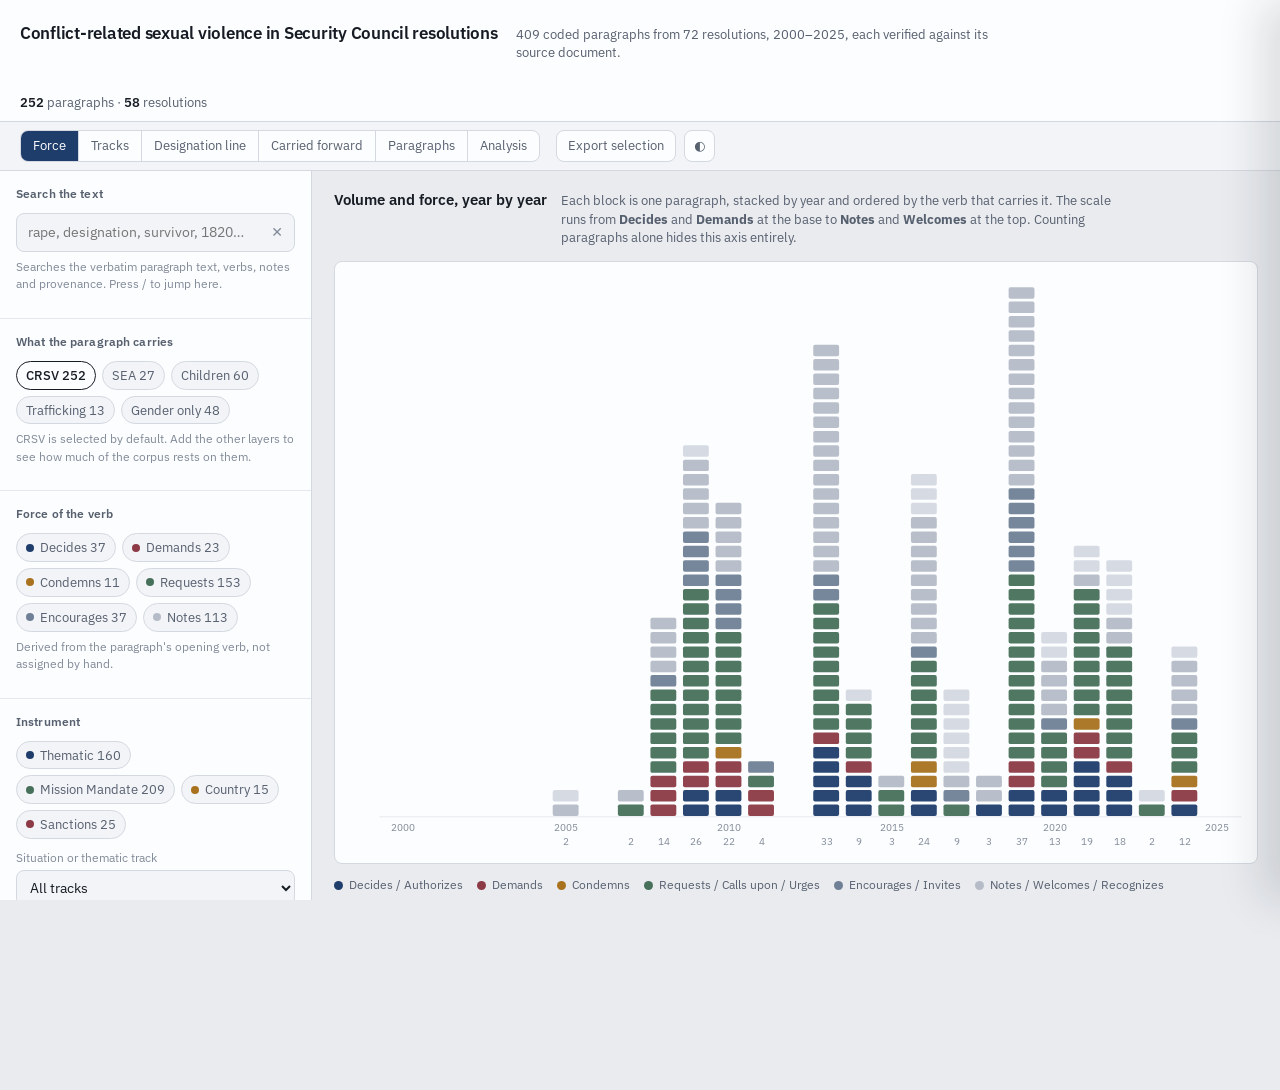
==== index.html @ 0e987f0f "Add files via upload" ====
<!DOCTYPE html>
<html lang="en">
<head>
<meta charset="UTF-8">
<meta name="viewport" content="width=device-width, initial-scale=1, viewport-fit=cover">
<meta name="description" content="Conflict-related sexual violence in UN Security Council resolutions, 2000–2025: 409 coded paragraphs from 72 resolutions, each verified against its source document.">
<title>CRSV paragraphs in the Security Council, 2000–2025</title>
<link rel="preconnect" href="https://fonts.googleapis.com">
<link rel="preconnect" href="https://fonts.gstatic.com" crossorigin>
<link href="https://fonts.googleapis.com/css2?family=IBM+Plex+Mono:wght@400;500&family=IBM+Plex+Sans:wght@400;500;600&family=IBM+Plex+Serif:ital,wght@0,400;0,500;1,400&display=swap" rel="stylesheet">
<style>:root {
  --paper: #e9ebef;
  --panel: #fcfdfe;
  --panel-2: #f2f4f7;
  --ink: #171c24;
  --ink-2: #57606f;
  --ink-3: #828b99;
  --rule: #d4d9e1;
  --rule-soft: #e4e8ee;
  --accent: #1f3d6b;
  --accent-soft: #dde5f2;
  --on-accent: #ffffff;
  --c-thematic: #1f3d6b;
  --c-mission: #46705a;
  --c-country: #a8721f;
  --c-sanctions: #8c3a45;
  --warn: #8c5a13;
  --focus: #2f6fd0;
  --shadow-drawer: -18px 0 42px rgba(18, 26, 38, 0.14);
  --shadow-pop: 0 14px 34px rgba(18, 26, 38, 0.18);
  --r-s: 4px;
  --r-m: 8px;
  color-scheme: light;
  box-sizing: border-box;
  padding-top: env(safe-area-inset-top, 0px);
  padding-bottom: env(safe-area-inset-bottom, 0px);
}

@media (prefers-color-scheme: dark) {
  :root:not([data-theme="light"]) {
    --paper: #0c1016;
    --panel: #141a23;
    --panel-2: #1a222c;
    --ink: #e3e8ef;
    --ink-2: #9aa4b4;
    --ink-3: #6f7a8b;
    --rule: #26313f;
    --rule-soft: #1d2631;
    --accent: #7ba1e0;
    --accent-soft: #1c2b43;
    --on-accent: #0c1016;
    --c-thematic: #7ba1e0;
    --c-mission: #78b28b;
    --c-country: #d3a054;
    --c-sanctions: #cf7a86;
    --warn: #d3a054;
    --focus: #79a9f0;
    --shadow-drawer: -18px 0 42px rgba(0, 0, 0, 0.5);
    --shadow-pop: 0 14px 34px rgba(0, 0, 0, 0.55);
    color-scheme: dark;
  }
}

:root[data-theme="dark"] {
  --paper: #0c1016;
  --panel: #141a23;
  --panel-2: #1a222c;
  --ink: #e3e8ef;
  --ink-2: #9aa4b4;
  --ink-3: #6f7a8b;
  --rule: #26313f;
  --rule-soft: #1d2631;
  --accent: #7ba1e0;
  --accent-soft: #1c2b43;
  --on-accent: #0c1016;
  --c-thematic: #7ba1e0;
  --c-mission: #78b28b;
  --c-country: #d3a054;
  --c-sanctions: #cf7a86;
  --warn: #d3a054;
  --focus: #79a9f0;
  --shadow-drawer: -18px 0 42px rgba(0, 0, 0, 0.5);
  --shadow-pop: 0 14px 34px rgba(0, 0, 0, 0.55);
  color-scheme: dark;
}

*, *::before, *::after { box-sizing: inherit; }

html, body { height: 100%; }

body {
  margin: 0;
  background: var(--paper);
  color: var(--ink);
  font-family: "IBM Plex Sans", "Segoe UI", system-ui, -apple-system, "Helvetica Neue", sans-serif;
  font-size: 14px;
  line-height: 1.5;
  -webkit-font-smoothing: antialiased;
}

button, input, select, textarea { font: inherit; color: inherit; }

button { cursor: pointer; background: none; border: none; padding: 0; }

:focus-visible {
  outline: 2px solid var(--focus);
  outline-offset: 2px;
  border-radius: 2px;
}

::selection { background: var(--accent-soft); }

.sym {
  font-family: "IBM Plex Mono", ui-monospace, "SFMono-Regular", Menlo, monospace;
  font-feature-settings: "tnum" 1;
  letter-spacing: -0.01em;
}

.visually-hidden {
  position: absolute; width: 1px; height: 1px; padding: 0; margin: -1px;
  overflow: hidden; clip: rect(0 0 0 0); white-space: nowrap; border: 0;
}

/* ---------- shell ---------- */

.app {
  display: grid;
  grid-template-rows: auto auto 1fr;
  height: 100%;
  max-height: 100%;
}

.masthead {
  display: flex;
  align-items: baseline;
  gap: 18px;
  flex-wrap: wrap;
  padding: 12px 20px 10px;
  border-bottom: 1px solid var(--rule);
  background: var(--panel);
}

.masthead h1 {
  margin: 0;
  font-size: 17px;
  font-weight: 600;
  letter-spacing: -0.015em;
}

.masthead .scope {
  color: var(--ink-2);
  font-size: 12.5px;
  max-width: 62ch;
}

.masthead .spacer { flex: 1 1 40px; }

.count-live {
  font-size: 12.5px;
  color: var(--ink-2);
}
.count-live b { color: var(--ink); font-weight: 600; }

.toolbar {
  display: flex;
  align-items: center;
  gap: 8px;
  flex-wrap: wrap;
  padding: 8px 20px;
  border-bottom: 1px solid var(--rule);
  background: var(--panel-2);
}

.seg {
  display: inline-flex;
  border: 1px solid var(--rule);
  border-radius: var(--r-m);
  overflow: hidden;
  background: var(--panel);
}

.seg button {
  padding: 5px 12px;
  font-size: 13px;
  color: var(--ink-2);
  border-right: 1px solid var(--rule);
}
.seg button:last-child { border-right: none; }
.seg button[aria-pressed="true"] {
  background: var(--accent);
  color: var(--on-accent);
}
.btn {
  padding: 5px 11px;
  border: 1px solid var(--rule);
  border-radius: var(--r-m);
  background: var(--panel);
  color: var(--ink-2);
  font-size: 13px;
}
.btn:hover { color: var(--ink); border-color: var(--ink-3); }
.btn[aria-pressed="true"] { border-color: var(--accent); color: var(--accent); background: var(--accent-soft); }
.btn.primary { background: var(--accent); border-color: var(--accent); color: var(--on-accent); }
.btn.primary:hover { filter: brightness(1.08); color: var(--on-accent); }
.btn:disabled { opacity: 0.45; cursor: not-allowed; }
.btn.icon { padding: 5px 9px; }

.body-grid {
  display: grid;
  grid-template-columns: 312px minmax(0, 1fr);
  min-height: 0;
  height: 100%;
}

/* ---------- rail ---------- */

.rail {
  border-right: 1px solid var(--rule);
  background: var(--panel);
  overflow-y: auto;
  min-height: 0;
  display: flex;
  flex-direction: column;
}

.rail section { border-bottom: 1px solid var(--rule-soft); padding: 14px 16px; }
.rail h2 {
  margin: 0 0 10px;
  font-size: 12px;
  font-weight: 600;
  color: var(--ink-2);
  letter-spacing: 0.01em;
}

.search-wrap { position: relative; }
.search-wrap input {
  width: 100%;
  padding: 8px 30px 8px 11px;
  border: 1px solid var(--rule);
  border-radius: var(--r-m);
  background: var(--panel-2);
}
.search-wrap .clear {
  position: absolute; right: 6px; top: 50%; transform: translateY(-50%);
  color: var(--ink-3); padding: 4px 6px; line-height: 1;
}
.hint { font-size: 11.5px; color: var(--ink-3); margin-top: 6px; }

.chips { display: flex; flex-wrap: wrap; gap: 6px; }
.chip {
  display: inline-flex; align-items: center; gap: 6px;
  padding: 4px 9px;
  border: 1px solid var(--rule);
  border-radius: 20px;
  font-size: 12.5px;
  color: var(--ink-2);
  background: var(--panel-2);
}
.chip .swatch { width: 8px; height: 8px; border-radius: 50%; background: currentColor; }
.chip[aria-pressed="true"] { color: var(--ink); border-color: currentColor; background: transparent; font-weight: 500; }
.chip[data-cat="Thematic WPS/CRSV"][aria-pressed="true"] { color: var(--c-thematic); }
.chip[data-cat="Mission Mandate"][aria-pressed="true"] { color: var(--c-mission); }
.chip[data-cat="Country-Specific"][aria-pressed="true"] { color: var(--c-country); }
.chip[data-cat="Sanctions"][aria-pressed="true"] { color: var(--c-sanctions); }

.field { margin-bottom: 10px; }
.field:last-child { margin-bottom: 0; }
.field label { display: block; font-size: 11.5px; color: var(--ink-3); margin-bottom: 4px; }
.field select {
  width: 100%;
  padding: 7px 9px;
  border: 1px solid var(--rule);
  border-radius: var(--r-m);
  background: var(--panel-2);
}

.range-row { display: flex; align-items: center; gap: 10px; }
.range-row input[type="range"] { flex: 1; accent-color: var(--accent); min-width: 0; }
.range-val { font-size: 12.5px; color: var(--ink-2); min-width: 78px; text-align: right; }

.toggle-row { display: flex; align-items: center; gap: 8px; font-size: 12.5px; color: var(--ink-2); }
.toggle-row input { accent-color: var(--accent); }

/* result list */

.results { flex: 1; min-height: 0; padding: 0; }
.results-head {
  position: sticky; top: 0; z-index: 2;
  display: flex; align-items: baseline; justify-content: space-between;
  padding: 10px 16px;
  background: var(--panel);
  border-bottom: 1px solid var(--rule-soft);
  font-size: 12px; color: var(--ink-2);
}
.res-list { list-style: none; margin: 0; padding: 0; }
.res-item { border-bottom: 1px solid var(--rule-soft); }
.res-item > button {
  display: grid;
  grid-template-columns: 3px 1fr auto;
  gap: 10px;
  width: 100%;
  text-align: left;
  padding: 9px 16px 9px 0;
  align-items: center;
}
.res-item > button:hover { background: var(--panel-2); }
.res-item[aria-current="true"] > button { background: var(--accent-soft); }
.res-bar { align-self: stretch; background: var(--ink-3); }
.res-main { min-width: 0; }
.res-sym { font-size: 13px; font-weight: 600; }
.res-meta { font-size: 11.5px; color: var(--ink-2); white-space: nowrap; overflow: hidden; text-overflow: ellipsis; }
.res-count { font-size: 11.5px; color: var(--ink-3); }

/* ---------- stage ---------- */

.stage {
  overflow: auto;
  min-height: 0;
  padding: 18px 22px 40px;
}

.stage-head {
  display: flex; align-items: baseline; gap: 14px; flex-wrap: wrap;
  margin-bottom: 4px;
}
.stage-head h2 { margin: 0; font-size: 15px; font-weight: 600; }
.stage-head p { margin: 0; font-size: 12.5px; color: var(--ink-2); max-width: 70ch; }

.chart-shell {
  margin-top: 14px;
  background: var(--panel);
  border: 1px solid var(--rule);
  border-radius: var(--r-m);
  padding: 8px;
}
.chart-shell svg { display: block; width: 100%; height: auto; }

.legend { display: flex; flex-wrap: wrap; gap: 14px; margin-top: 12px; font-size: 12px; color: var(--ink-2); }
.legend span { display: inline-flex; align-items: center; gap: 6px; }
.legend i { width: 9px; height: 9px; border-radius: 50%; display: inline-block; }

.empty {
  margin-top: 40px;
  text-align: center;
  color: var(--ink-2);
  font-size: 13.5px;
}
.empty b { display: block; color: var(--ink); font-size: 15px; margin-bottom: 6px; }

/* polar + timeline svg pieces */
.axis-line { stroke: var(--rule); stroke-width: 1; }
.ring { fill: none; stroke: var(--rule-soft); stroke-width: 1; }
.ring-label { fill: var(--ink-3); font-size: 10px; }
.axis-label { fill: var(--ink-2); font-size: 11px; }
.node { cursor: pointer; }
.node circle { transition: r 120ms ease; }
.node:hover circle, .node:focus-visible circle { stroke: var(--ink); stroke-width: 1.5; }
.node.dim { opacity: 0.16; }
.node.sel circle { stroke: var(--ink); stroke-width: 2; }
.grid-line { stroke: var(--rule-soft); }
.tick-text { fill: var(--ink-3); font-size: 10.5px; }
.lane-label { fill: var(--ink-2); font-size: 11.5px; }

/* matrix */
.matrix-wrap { overflow-x: auto; }
table.matrix { border-collapse: collapse; font-size: 11.5px; }
table.matrix th { font-weight: 500; color: var(--ink-2); padding: 3px 5px; position: sticky; }
table.matrix th.row-head { text-align: right; left: 0; background: var(--panel); z-index: 1; white-space: nowrap; }
table.matrix th.col-head { top: 0; background: var(--panel); font-variant-numeric: tabular-nums; }
table.matrix td { padding: 1px; }
.cell {
  width: 22px; height: 22px; border-radius: 3px;
  display: flex; align-items: center; justify-content: center;
  font-size: 10.5px; color: var(--on-accent); font-weight: 500;
}
.cell.empty-cell { background: var(--rule-soft); }

/* table view */
table.records { width: 100%; border-collapse: collapse; font-size: 12.5px; }
table.records th {
  text-align: left; padding: 8px 10px; border-bottom: 1px solid var(--rule);
  color: var(--ink-2); font-weight: 600; position: sticky; top: 0; background: var(--panel); cursor: pointer;
}
table.records td { padding: 7px 10px; border-bottom: 1px solid var(--rule-soft); vertical-align: top; }
table.records tbody tr:hover { background: var(--panel-2); cursor: pointer; }
table.records .desc { color: var(--ink-2); max-width: 46ch; }

/* analytics */
.panels { display: grid; grid-template-columns: repeat(auto-fit, minmax(280px, 1fr)); gap: 14px; margin-top: 14px; }
.panel {
  background: var(--panel); border: 1px solid var(--rule); border-radius: var(--r-m); padding: 14px 16px;
}
.panel h3 { margin: 0 0 10px; font-size: 12.5px; font-weight: 600; color: var(--ink-2); }
.bar-row { display: grid; grid-template-columns: 96px 1fr 34px; gap: 8px; align-items: center; margin-bottom: 5px; font-size: 12px; }
.bar-row .name { color: var(--ink-2); white-space: nowrap; overflow: hidden; text-overflow: ellipsis; }
.bar-row .track { background: var(--rule-soft); border-radius: 2px; height: 9px; overflow: hidden; }
.bar-row .fill { height: 100%; background: var(--accent); border-radius: 2px; }
.bar-row .num { text-align: right; color: var(--ink-2); font-variant-numeric: tabular-nums; }
.stat-big { font-size: 26px; font-weight: 600; letter-spacing: -0.02em; }
.stat-note { font-size: 12px; color: var(--ink-2); }

/* ---------- credits ---------- */

.credits {
  margin-top: 34px;
  padding-top: 18px;
  border-top: 1px solid var(--rule);
}
.credit-grid {
  display: grid;
  grid-template-columns: repeat(auto-fit, minmax(230px, 1fr));
  gap: 20px 28px;
}
.credits h3 {
  margin: 0 0 6px;
  font-size: 11.5px;
  font-weight: 600;
  color: var(--ink-3);
}
.credits p { margin: 0; font-size: 12.5px; color: var(--ink-2); line-height: 1.55; }
.credits p strong { display: block; color: var(--ink); font-weight: 600; }
.credits p span { display: block; }
.credits .copyright {
  margin-top: 18px;
  font-size: 11.5px;
  color: var(--ink-3);
  max-width: 78ch;
}

/* ---------- drawer ---------- */

.drawer {
  position: fixed;
  top: 0; right: 0; bottom: 0;
  width: min(460px, 100vw);
  background: var(--panel);
  border-left: 1px solid var(--rule);
  box-shadow: var(--shadow-drawer);
  transform: translateX(100%);
  transition: transform 220ms cubic-bezier(0.22, 0.61, 0.36, 1);
  z-index: 40;
  display: flex; flex-direction: column;
  padding-top: env(safe-area-inset-top, 0px);
  padding-bottom: env(safe-area-inset-bottom, 0px);
}
.drawer[data-open="true"] { transform: translateX(0); }
.drawer-head {
  padding: 14px 18px 12px;
  border-bottom: 1px solid var(--rule);
  display: flex; align-items: flex-start; gap: 12px;
}
.drawer-head h2 { margin: 0 0 2px; font-size: 18px; font-weight: 600; }
.drawer-body { overflow-y: auto; padding: 16px 18px 40px; }
.drawer-body h3 {
  margin: 20px 0 8px; font-size: 12px; font-weight: 600; color: var(--ink-2);
}
.drawer-body h3:first-child { margin-top: 0; }

.kv { display: grid; grid-template-columns: 96px 1fr; gap: 4px 10px; font-size: 12.5px; }
.kv dt { color: var(--ink-3); }
.kv dd { margin: 0; }

.tag {
  display: inline-block; padding: 2px 8px; border-radius: 20px;
  border: 1px solid var(--rule); font-size: 11.5px; color: var(--ink-2); margin: 0 4px 4px 0;
}

.para { border-left: 2px solid var(--rule); padding: 0 0 0 12px; margin-bottom: 14px; }
.para .ref { font-size: 12px; font-weight: 600; margin-bottom: 3px; }
.para .ref .pre { font-weight: 400; color: var(--ink-3); margin-left: 6px; }
.para blockquote {
  margin: 0;
  font-family: "IBM Plex Serif", Georgia, serif;
  font-size: 13.5px;
  line-height: 1.62;
  color: var(--ink);
}
.para .missing { font-size: 12.5px; color: var(--warn); }

mark { background: var(--accent-soft); color: inherit; padding: 0 1px; border-radius: 2px; }

.related { list-style: none; margin: 0; padding: 0; }
.related li { border-bottom: 1px solid var(--rule-soft); }
.related button { width: 100%; text-align: left; padding: 7px 0; font-size: 12.5px; }
.related button:hover { color: var(--accent); }

.note-area {
  width: 100%; min-height: 84px; resize: vertical;
  padding: 9px 10px; border: 1px solid var(--rule); border-radius: var(--r-m);
  background: var(--panel-2); font-size: 13px;
}
.note-status { font-size: 11.5px; color: var(--ink-3); margin-top: 6px; }

.ai-out {
  font-size: 13px; line-height: 1.6; white-space: pre-wrap;
  background: var(--panel-2); border: 1px solid var(--rule); border-radius: var(--r-m);
  padding: 12px 13px; margin-top: 10px;
}
.ai-out:empty { display: none; }

/* ---------- ask panel ---------- */

.ask {
  position: fixed; right: 20px; bottom: 20px; z-index: 45;
  width: min(420px, calc(100vw - 32px));
  background: var(--panel); border: 1px solid var(--rule); border-radius: var(--r-m);
  box-shadow: var(--shadow-pop);
  display: none; flex-direction: column; max-height: min(70vh, 560px);
  margin-bottom: env(safe-area-inset-bottom, 0px);
}
.ask[data-open="true"] { display: flex; }
.ask-head { display: flex; align-items: center; gap: 10px; padding: 11px 14px; border-bottom: 1px solid var(--rule); }
.ask-head strong { font-size: 13px; font-weight: 600; }
.ask-head .sub { font-size: 11.5px; color: var(--ink-3); }
.ask-log { overflow-y: auto; padding: 12px 14px; font-size: 13px; line-height: 1.6; }
.ask-turn { margin-bottom: 14px; }
.ask-turn .who { font-size: 11px; color: var(--ink-3); margin-bottom: 3px; }
.ask-turn .text { white-space: pre-wrap; }
.ask-form { display: flex; gap: 8px; padding: 10px 12px; border-top: 1px solid var(--rule); }
.ask-form input { flex: 1; padding: 8px 10px; border: 1px solid var(--rule); border-radius: var(--r-m); background: var(--panel-2); min-width: 0; }

.toast {
  position: fixed; left: 50%; bottom: 24px; transform: translateX(-50%) translateY(12px);
  background: var(--ink); color: var(--paper); padding: 9px 16px; border-radius: 20px;
  font-size: 13px; opacity: 0; pointer-events: none; transition: opacity 160ms ease, transform 160ms ease;
  z-index: 60;
}
.toast[data-show="true"] { opacity: 1; transform: translateX(-50%) translateY(0); }

.scrim {
  position: fixed; inset: 0; background: rgba(10, 14, 20, 0.34);
  opacity: 0; pointer-events: none; transition: opacity 200ms ease; z-index: 35;
}
.scrim[data-show="true"] { opacity: 1; pointer-events: auto; }

.rail-toggle { display: none; }

/* ---------- responsive ---------- */

@media (max-width: 1020px) {
  .body-grid { grid-template-columns: 1fr; }
  .rail {
    position: fixed; inset: 0 auto 0 0; width: min(330px, 88vw); z-index: 38;
    transform: translateX(-100%); transition: transform 200ms ease;
    padding-top: env(safe-area-inset-top, 0px);
  }
  .rail[data-open="true"] { transform: translateX(0); }
  .rail-toggle { display: inline-flex; }
}

@media (max-width: 620px) {
  .masthead { padding: 10px 14px 8px; gap: 10px; }
  .masthead .scope { display: none; }
  .toolbar { padding: 7px 14px; }
  .stage { padding: 14px 14px 32px; }
  .drawer { width: 100vw; }
  .ask { right: 8px; left: 8px; bottom: 8px; width: auto; }
}

@media (prefers-reduced-motion: reduce) {
  * { transition-duration: 1ms !important; animation-duration: 1ms !important; }
}

@media print {
  .rail, .toolbar, .ask, .scrim, .drawer-actions { display: none !important; }
  .drawer { position: static; transform: none; box-shadow: none; width: auto; }
  body { background: #fff; }
}

/* ---------- v2026.09 additions ---------- */
:root {
  --f5: #1f3d6b; --f4: #8c3a45; --f3: #a8721f; --f2: #46705a; --f1: #6f7f96; --f0: #b5bcc7;
}
:root[data-theme="dark"] { --f5: #7ba1e0; --f4: #cf7a86; --f3: #d3a054; --f2: #78b28b; --f1: #8e9cb4; --f0: #4a5566; }
@media (prefers-color-scheme: dark) {
  :root:not([data-theme="light"]) { --f5: #7ba1e0; --f4: #cf7a86; --f3: #d3a054; --f2: #78b28b; --f1: #8e9cb4; --f0: #4a5566; }
}
.para-text {
  margin: 0 0 14px; padding: 0 0 0 14px; border-left: 2px solid var(--accent);
  font-family: "IBM Plex Serif", Georgia, serif; font-size: 13.6px; line-height: 1.62;
}
.note-text { font-size: 12.5px; color: var(--ink-2); margin: 0; }
.note-text.warn { color: var(--warn); }
.footnote { font-size: 11.5px; color: var(--ink-3); margin-top: 10px; max-width: 78ch; }
.prov {
  display: inline-block; padding: 1px 7px; border-radius: 20px; font-size: 11px;
  border: 1px solid currentColor;
}
.prov.kept { color: var(--ink-3); }
.prov.added { color: var(--c-mission); }
.prov.changed { color: var(--c-sanctions); }
.prov.empty { color: var(--warn); }
.simbar { display: inline-block; width: 70px; height: 7px; background: var(--rule-soft); border-radius: 2px; overflow: hidden; vertical-align: middle; }
.simbar i { display: block; height: 100%; }
.simnum { font-size: 11.5px; color: var(--ink-2); margin-left: 7px; font-variant-numeric: tabular-nums; }
.conflict { font-size: 12.5px; color: var(--ink-2); padding: 6px 0; border-bottom: 1px solid var(--rule-soft); }
.linkish { color: var(--accent); text-decoration: underline; text-underline-offset: 2px; }
.node rect { transition: opacity 120ms ease; }
.node:hover rect, .node:focus-visible rect { stroke: var(--ink); stroke-width: 1.2; }
.node.sel rect, .node.sel circle { stroke: var(--ink); stroke-width: 2; }
</style>
</head>
<body>
<div class="app">
  <header class="masthead">
    <h1>Conflict-related sexual violence in Security Council resolutions</h1>
    <p class="scope">409 coded paragraphs from 72 resolutions, 2000–2025, each verified against its source document.</p>
    <span class="spacer"></span>
    <span class="count-live" id="count" aria-live="polite"></span>
  </header>
  <div class="toolbar">
    <button class="btn icon rail-toggle" id="railToggle" type="button" aria-label="Show filters">☰ Filters</button>
    <div class="seg" id="viewSeg" role="group" aria-label="View">
      <button type="button" data-view="strength" aria-pressed="true">Force</button>
      <button type="button" data-view="tracks" aria-pressed="false">Tracks</button>
      <button type="button" data-view="chain" aria-pressed="false">Designation line</button>
      <button type="button" data-view="carry" aria-pressed="false">Carried forward</button>
      <button type="button" data-view="table" aria-pressed="false">Paragraphs</button>
      <button type="button" data-view="analysis" aria-pressed="false">Analysis</button>
    </div>
    <span class="spacer"></span>
    <button class="btn" id="exportBtn" type="button">Export selection</button>
    <button class="btn icon" id="themeToggle" type="button" aria-label="Switch light or dark">◐</button>
  </div>
  <div class="body-grid">
    <aside class="rail" id="rail" aria-label="Filters">
      <section>
        <h2>Search the text</h2>
        <div class="search-wrap">
          <label class="visually-hidden" for="search">Search paragraphs</label>
          <input id="search" type="search" placeholder="rape, designation, survivor, 1820…" autocomplete="off">
          <button class="clear" id="searchClear" type="button" aria-label="Clear">✕</button>
        </div>
        <p class="hint">Searches the verbatim paragraph text, verbs, notes and provenance. Press / to jump here.</p>
      </section>
      <section>
        <h2>What the paragraph carries</h2>
        <div class="chips" id="tierChips"></div>
        <p class="hint">CRSV is selected by default. Add the other layers to see how much of the corpus rests on them.</p>
      </section>
      <section>
        <h2>Force of the verb</h2>
        <div class="chips" id="forceChips"></div>
        <p class="hint">Derived from the paragraph's opening verb, not assigned by hand.</p>
      </section>
      <section>
        <h2>Instrument</h2>
        <div class="chips" id="catChips"></div>
        <div class="field" style="margin-top:10px">
          <label for="trackSelect">Situation or thematic track</label>
          <select id="trackSelect"></select>
        </div>
        <div class="field">
          <label for="statusSelect">Provenance</label>
          <select id="statusSelect">
            <option value="">Everything</option>
            <option value="inherited">Inherited from the earlier dataset</option>
            <option value="added">Added by the 2026 verification</option>
            <option value="changed">Corrected, re-tiered or struck</option>
          </select>
        </div>
        <label class="toggle-row"><input type="checkbox" id="carriedOnly"> Only paragraphs carried from earlier text</label>
      </section>
      <section>
        <h2>Years</h2>
        <div class="range-row">
          <label class="visually-hidden" for="yearFrom">From</label>
          <input id="yearFrom" type="range"><span class="range-val" id="yearLabel">2000–2025</span>
        </div>
        <div class="range-row">
          <label class="visually-hidden" for="yearTo">To</label>
          <input id="yearTo" type="range"><span class="range-val" aria-hidden="true"></span>
        </div>
        <button class="btn" id="reset" type="button" style="margin-top:10px">Clear all filters</button>
      </section>
      <section>
        <h2>About this version</h2>
        <p class="hint" style="margin-top:0">
          Every paragraph was located in its UN document and checked verbatim. Twelve inherited references
          pointed at the wrong paragraph, four records carried the wrong country or date, and one quotation
          had no source; all are recorded rather than silently fixed. Coding decisions are provisional
          pending review by the project lead.
        </p>
      </section>
    </aside>
    <main class="stage" id="stage" tabindex="-1"></main>
  </div>
</div>
<aside class="drawer" id="drawer" data-open="false" aria-label="Paragraph details">
  <div class="drawer-head" id="drawerHead"></div>
  <div class="drawer-body" id="drawerBody"></div>
</aside>
<div class="scrim" id="scrim"></div>
<script>window.__CRSV__ = [{"symbol":"S/RES/1820","number":1820,"year":2008,"category":"Thematic WPS/CRSV","track":"Sexual Violence in Conflict","para_ref":"1","para_type":"operative","tier":"A","provision_type":"hortatory","obligation_verb":"Stresses","themes":"Implementation","status":"inherited — verified","inherited_ref":"1","carried_from":"","carried_similarity":"","carry_class":"","carry_gap_years":"","carry_pattern":"","note":"verbatim but truncated; full clause restored","text_verbatim":"Stresses that sexual violence, when used or commissioned as a tactic of war in order to deliberately target civilians or as a part of a widespread or systematic attack against civilian populations, can significantly exacerbate situations of armed conflict and may impede the restoration of international peace and security, affirms in this regard that effective steps to prevent and respond to such acts of sexual violence can significantly contribute to the maintenance of international peace and security, and expresses its readiness, when considering situations on the agenda of the Council, to, where necessary, adopt appropriate steps to address widespread or systematic sexual violence;","source_file":"SRES1820_2008.pdf","un_record":"https://docs.un.org/en/S/RES/1820(2008)","pdf":"https://docs.un.org/en/S/RES/1820(2008)?direct=true","designation_role":"","criterion_form":"","acts_named":"","designation_type_inherited":"","designation_type_derived":"","type_conflict":"","category_flag":"","force":"statement","force_rank":0},{"symbol":"S/RES/1820","number":1820,"year":2008,"category":"Thematic WPS/CRSV","track":"Sexual Violence in Conflict","para_ref":"2","para_type":"operative","tier":"A","provision_type":"demand","obligation_verb":"Demands","themes":"Protection","status":"inherited — verified","inherited_ref":"2","carried_from":"","carried_similarity":"","carry_class":"","carry_gap_years":"","carry_pattern":"","note":"verbatim but truncated (\"with immediate effect\" dropped)","text_verbatim":"Demands the immediate and complete cessation by all parties to armed conflict of all acts of sexual violence against civilians with immediate effect; 2","source_file":"SRES1820_2008.pdf","un_record":"https://docs.un.org/en/S/RES/1820(2008)","pdf":"https://docs.un.org/en/S/RES/1820(2008)?direct=true","designation_role":"","criterion_form":"","acts_named":"","designation_type_inherited":"","designation_type_derived":"","type_conflict":"","category_flag":"","force":"demand","force_rank":4},{"symbol":"S/RES/1820","number":1820,"year":2008,"category":"Thematic WPS/CRSV","track":"Sexual Violence in Conflict","para_ref":"3","para_type":"operative","tier":"A","provision_type":"demand","obligation_verb":"Demands that","themes":"Protection","status":"added","inherited_ref":"","carried_from":"","carried_similarity":"","carry_class":"","carry_gap_years":"","carry_pattern":"","note":"","text_verbatim":"Demands that all parties to armed conflict immediately take appropriate measures to protect civilians, including women and girls, from all forms of sexual violence, which could include, inter alia, enforcing appropriate military disciplinary measures and upholding the principle of command responsibility, training troops on the categorical prohibition of all forms of sexual violence against civilians, debunking myths that fuel sexual violence, vetting armed and security forces to take into account past actions of rape and other forms of sexual violence, and evacuation of women and children under imminent threat of sexual violence to safety; and requests the Secretary-General, where appropriate, to encourage dialogue to address this issue in the context of broader discussions of conflict resolution between appropriate UN officials and the parties to the conflict, taking into account, inter alia, the views expressed by women of affected local communities;;","source_file":"SRES1820_2008.pdf","un_record":"https://docs.un.org/en/S/RES/1820(2008)","pdf":"https://docs.un.org/en/S/RES/1820(2008)?direct=true","designation_role":"","criterion_form":"","acts_named":"","designation_type_inherited":"","designation_type_derived":"","type_conflict":"","category_flag":"","force":"demand","force_rank":4},{"symbol":"S/RES/1820","number":1820,"year":2008,"category":"Thematic WPS/CRSV","track":"Sexual Violence in Conflict","para_ref":"4","para_type":"operative","tier":"A","provision_type":"hortatory","obligation_verb":"Notes","themes":"Accountability","status":"inherited — verified","inherited_ref":"4","carried_from":"","carried_similarity":"","carry_class":"","carry_gap_years":"","carry_pattern":"","note":"verbatim but truncated","text_verbatim":"Notes that rape and other forms of sexual violence can constitute a war crime, a crime against humanity, or a constitutive act with respect to genocide, stresses the need for the exclusion of sexual violence crimes from amnesty provisions in the context of conflict resolution processes, and calls upon Member States to comply with their obligations for prosecuting persons responsible for such acts, to ensure that all victims of sexual violence, particularly women and girls, have equal protection under the law and equal access to justice, and stresses the importance of ending impunity for such acts as part of a comprehensive approach to seeking sustainable peace, justice, truth, and national reconciliation;;","source_file":"SRES1820_2008.pdf","un_record":"https://docs.un.org/en/S/RES/1820(2008)","pdf":"https://docs.un.org/en/S/RES/1820(2008)?direct=true","designation_role":"","criterion_form":"","acts_named":"","designation_type_inherited":"","designation_type_derived":"","type_conflict":"","category_flag":"","force":"statement","force_rank":0},{"symbol":"S/RES/1820","number":1820,"year":2008,"category":"Thematic WPS/CRSV","track":"Sexual Violence in Conflict","para_ref":"5","para_type":"operative","tier":"A","provision_type":"hortatory","obligation_verb":"Affirms","themes":"Sanctions","status":"added","inherited_ref":"","carried_from":"","carried_similarity":"","carry_class":"","carry_gap_years":"","carry_pattern":"","note":"","text_verbatim":"Affirms its intention, when establishing and renewing state-specific sanctions regimes, to take into consideration the appropriateness of targeted and graduated measures against parties to situations of armed conflict who commit rape and other forms of sexual violence against women and girls in situations of armed conflict;","source_file":"SRES1820_2008.pdf","un_record":"https://docs.un.org/en/S/RES/1820(2008)","pdf":"https://docs.un.org/en/S/RES/1820(2008)?direct=true","designation_role":"policy","criterion_form":"intention","acts_named":"rape and other forms of sexual violence against women and girls","designation_type_inherited":"","designation_type_derived":"","type_conflict":"","category_flag":"","force":"statement","force_rank":0},{"symbol":"S/RES/1820","number":1820,"year":2008,"category":"Thematic WPS/CRSV","track":"Sexual Violence in Conflict","para_ref":"6","para_type":"operative","tier":"A","provision_type":"mandate task","obligation_verb":"Requests","themes":"Implementation","status":"inherited — text corrected","inherited_ref":"6","carried_from":"","carried_similarity":"","carry_class":"","carry_gap_years":"","carry_pattern":"","note":"inherited excerpt spliced out a 30-word consultation clause with no ellipsis","text_verbatim":"Requests the Secretary-General, in consultation with the Security Council, the Special Committee on Peacekeeping Operations and its Working Group and relevant States, as appropriate, to develop and implement appropriate training programs for all peacekeeping and humanitarian personnel deployed by the United Nations in the context of missions as mandated by the Council to help them better prevent, recognize and respond to sexual violence and other forms of violence against civilians;","source_file":"SRES1820_2008.pdf","un_record":"https://docs.un.org/en/S/RES/1820(2008)","pdf":"https://docs.un.org/en/S/RES/1820(2008)?direct=true","designation_role":"","criterion_form":"","acts_named":"","designation_type_inherited":"","designation_type_derived":"","type_conflict":"","category_flag":"","force":"call","force_rank":2},{"symbol":"S/RES/1820","number":1820,"year":2008,"category":"Thematic WPS/CRSV","track":"Sexual Violence in Conflict","para_ref":"7","para_type":"operative","tier":"SEA","provision_type":"conduct requirement","obligation_verb":"Requests","themes":"","status":"added","inherited_ref":"","carried_from":"","carried_similarity":"","carry_class":"","carry_gap_years":"","carry_pattern":"","note":"","text_verbatim":"Requests the Secretary-General to continue and strengthen efforts to implement the policy of zero tolerance of sexual exploitation and abuse in United Nations peacekeeping operations; and urges troop and police contributing countries to take appropriate preventative action, including pre-deployment and in-theater awareness training, and other action to ensure full accountability in cases of such conduct involving their personnel;","source_file":"SRES1820_2008.pdf","un_record":"https://docs.un.org/en/S/RES/1820(2008)","pdf":"https://docs.un.org/en/S/RES/1820(2008)?direct=true","designation_role":"","criterion_form":"","acts_named":"","designation_type_inherited":"","designation_type_derived":"","type_conflict":"","category_flag":"","force":"call","force_rank":2},{"symbol":"S/RES/1820","number":1820,"year":2008,"category":"Thematic WPS/CRSV","track":"Sexual Violence in Conflict","para_ref":"8","para_type":"operative","tier":"A","provision_type":"hortatory","obligation_verb":"Encourages","themes":"Protection","status":"added","inherited_ref":"","carried_from":"","carried_similarity":"","carry_class":"","carry_gap_years":"","carry_pattern":"","note":"","text_verbatim":"Encourages troop and police contributing countries, in consultation with the Secretary-General, to consider steps they could take to heighten awareness and the responsiveness of their personnel participating in UN peacekeeping operations to protect civilians, including women and children, and prevent sexual violence against women and girls in conflict and post-conflict situations, including wherever possible the deployment of a higher percentage of women peacekeepers or police;","source_file":"SRES1820_2008.pdf","un_record":"https://docs.un.org/en/S/RES/1820(2008)","pdf":"https://docs.un.org/en/S/RES/1820(2008)?direct=true","designation_role":"","criterion_form":"","acts_named":"","designation_type_inherited":"","designation_type_derived":"","type_conflict":"","category_flag":"","force":"encouragement","force_rank":1},{"symbol":"S/RES/1820","number":1820,"year":2008,"category":"Thematic WPS/CRSV","track":"Sexual Violence in Conflict","para_ref":"9","para_type":"operative","tier":"A","provision_type":"reporting","obligation_verb":"Requests","themes":"Monitoring","status":"added","inherited_ref":"","carried_from":"","carried_similarity":"","carry_class":"","carry_gap_years":"","carry_pattern":"","note":"","text_verbatim":"Requests the Secretary-General to develop effective guidelines and strategies to enhance the ability of relevant UN peacekeeping operations, consistent 3 with their mandates, to protect civilians, including women and girls, from all forms of sexual violence and to systematically include in his written reports to the Council on conflict situations his observations concerning the protection of women and girls and recommendations in this regard;","source_file":"SRES1820_2008.pdf","un_record":"https://docs.un.org/en/S/RES/1820(2008)","pdf":"https://docs.un.org/en/S/RES/1820(2008)?direct=true","designation_role":"","criterion_form":"","acts_named":"","designation_type_inherited":"","designation_type_derived":"","type_conflict":"","category_flag":"","force":"call","force_rank":2},{"symbol":"S/RES/1820","number":1820,"year":2008,"category":"Thematic WPS/CRSV","track":"Sexual Violence in Conflict","para_ref":"10","para_type":"operative","tier":"A","provision_type":"mandate task","obligation_verb":"Requests","themes":"Protection","status":"added","inherited_ref":"","carried_from":"","carried_similarity":"","carry_class":"","carry_gap_years":"","carry_pattern":"","note":"","text_verbatim":"Requests the Secretary-General and relevant United Nations agencies, inter alia, through consultation with women and women-led organizations as appropriate, to develop effective mechanisms for providing protection from violence, including in particular sexual violence, to women and girls in and around UN managed refugee and internally displaced persons camps, as well as in all disarmament, demobilization, and reintegration processes, and in justice and security sector reform efforts assisted by the United Nations;","source_file":"SRES1820_2008.pdf","un_record":"https://docs.un.org/en/S/RES/1820(2008)","pdf":"https://docs.un.org/en/S/RES/1820(2008)?direct=true","designation_role":"","criterion_form":"","acts_named":"","designation_type_inherited":"","designation_type_derived":"","type_conflict":"","category_flag":"","force":"call","force_rank":2},{"symbol":"S/RES/1820","number":1820,"year":2008,"category":"Thematic WPS/CRSV","track":"Sexual Violence in Conflict","para_ref":"11","para_type":"operative","tier":"A","provision_type":"hortatory","obligation_verb":"Stresses","themes":"Implementation","status":"added","inherited_ref":"","carried_from":"","carried_similarity":"","carry_class":"","carry_gap_years":"","carry_pattern":"","note":"","text_verbatim":"Stresses the important role the Peacebuilding Commission can play by including in its advice and recommendations for post-conflict peacebuilding strategies, where appropriate, ways to address sexual violence committed during and in the aftermath of armed conflict, and in ensuring consultation and effective representation of women’s civil society in its country-specific configurations, as part of its wider approach to gender issues;","source_file":"SRES1820_2008.pdf","un_record":"https://docs.un.org/en/S/RES/1820(2008)","pdf":"https://docs.un.org/en/S/RES/1820(2008)?direct=true","designation_role":"","criterion_form":"","acts_named":"","designation_type_inherited":"","designation_type_derived":"","type_conflict":"","category_flag":"","force":"statement","force_rank":0},{"symbol":"S/RES/1820","number":1820,"year":2008,"category":"Thematic WPS/CRSV","track":"Sexual Violence in Conflict","para_ref":"12","para_type":"operative","tier":"D","provision_type":"hortatory","obligation_verb":"Urges","themes":"","status":"added","inherited_ref":"","carried_from":"","carried_similarity":"","carry_class":"","carry_gap_years":"","carry_pattern":"","note":"","text_verbatim":"Urges the Secretary-General and his Special Envoys to invite women to participate in discussions pertinent to the prevention and resolution of conflict, the maintenance of peace and security, and post-conflict peacebuilding, and encourages all parties to such talks to facilitate the equal and full participation of women at decision-making levels;","source_file":"SRES1820_2008.pdf","un_record":"https://docs.un.org/en/S/RES/1820(2008)","pdf":"https://docs.un.org/en/S/RES/1820(2008)?direct=true","designation_role":"","criterion_form":"","acts_named":"","designation_type_inherited":"","designation_type_derived":"","type_conflict":"","category_flag":"","force":"call","force_rank":2},{"symbol":"S/RES/1820","number":1820,"year":2008,"category":"Thematic WPS/CRSV","track":"Sexual Violence in Conflict","para_ref":"13","para_type":"operative","tier":"A","provision_type":"hortatory","obligation_verb":"Urges","themes":"Victim Support","status":"added","inherited_ref":"","carried_from":"","carried_similarity":"","carry_class":"","carry_gap_years":"","carry_pattern":"","note":"","text_verbatim":"Urges all parties concerned, including Member States, United Nations entities and financial institutions, to support the development and strengthening of the capacities of national institutions, in particular of judicial and health systems, and of local civil society networks in order to provide sustainable assistance to victims of sexual violence in armed conflict and post-conflict situations;","source_file":"SRES1820_2008.pdf","un_record":"https://docs.un.org/en/S/RES/1820(2008)","pdf":"https://docs.un.org/en/S/RES/1820(2008)?direct=true","designation_role":"","criterion_form":"","acts_named":"","designation_type_inherited":"","designation_type_derived":"","type_conflict":"","category_flag":"","force":"call","force_rank":2},{"symbol":"S/RES/1820","number":1820,"year":2008,"category":"Thematic WPS/CRSV","track":"Sexual Violence in Conflict","para_ref":"14","para_type":"operative","tier":"A","provision_type":"hortatory","obligation_verb":"Urges","themes":"Implementation","status":"added","inherited_ref":"","carried_from":"","carried_similarity":"","carry_class":"","carry_gap_years":"","carry_pattern":"","note":"","text_verbatim":"Urges appropriate regional and sub-regional bodies in particular to consider developing and implementing policies, activities, and advocacy for the benefit of women and girls affected by sexual violence in armed conflict;","source_file":"SRES1820_2008.pdf","un_record":"https://docs.un.org/en/S/RES/1820(2008)","pdf":"https://docs.un.org/en/S/RES/1820(2008)?direct=true","designation_role":"","criterion_form":"","acts_named":"","designation_type_inherited":"","designation_type_derived":"","type_conflict":"","category_flag":"","force":"call","force_rank":2},{"symbol":"S/RES/1820","number":1820,"year":2008,"category":"Thematic WPS/CRSV","track":"Sexual Violence in Conflict","para_ref":"15","para_type":"operative","tier":"A","provision_type":"reporting","obligation_verb":"Also requests","themes":"Monitoring","status":"added","inherited_ref":"","carried_from":"","carried_similarity":"","carry_class":"","carry_gap_years":"","carry_pattern":"","note":"","text_verbatim":"Also requests the Secretary-General to submit a report to the Council by 30 June 2009 on the implementation of this resolution in the context of situations which are on the agenda of the Council, utilizing information from available United Nations sources, including country teams, peacekeeping operations, and other United Nations personnel, which would include, inter alia, information on situations of armed conflict in which sexual violence has been widely or systematically employed against civilians; analysis of the prevalence and trends of sexual violence in situations of armed conflict; proposals for strategies to minimize the susceptibility of women and girls to such violence; benchmarks for measuring progress in preventing and addressing sexual violence; appropriate input from United Nations implementing partners in the field; information on his plans for facilitating the collection of timely, objective, accurate, and reliable information on the use of sexual violence in situations of armed conflict, including through improved coordination of UN activities on the ground and at Headquarters; and information on actions taken by parties to armed conflict to implement their responsibilities as described in this resolution, in particular by immediately and 4 completely ceasing all acts of sexual violence and in taking appropriate measures to protect women and girls from all forms of sexual violence;ence;","source_file":"SRES1820_2008.pdf","un_record":"https://docs.un.org/en/S/RES/1820(2008)","pdf":"https://docs.un.org/en/S/RES/1820(2008)?direct=true","designation_role":"","criterion_form":"","acts_named":"","designation_type_inherited":"","designation_type_derived":"","type_conflict":"","category_flag":"","force":"call","force_rank":2},{"symbol":"S/RES/1888","number":1888,"year":2009,"category":"Thematic WPS/CRSV","track":"Sexual Violence in Conflict","para_ref":"1","para_type":"operative","tier":"A","provision_type":"hortatory","obligation_verb":"Reaffirms","themes":"","status":"added","inherited_ref":"","carried_from":"S/RES/1820 ¶1","carried_similarity":0.93,"carry_class":"substantially carried","carry_gap_years":"1","carry_pattern":"carried from the previous resolution","note":"","text_verbatim":"Reaffirms that sexual violence, when used or commissioned as a tactic of war in order to deliberately target civilians or as a part of a widespread or systematic attack against civilian populations, can significantly exacerbate situations of armed conflict and may impede the restoration of international peace and security; affirms in this regard that effective steps to prevent and respond to such acts of sexual violence can significantly contribute to the maintenance of international peace and security; and expresses its readiness, when considering situations on the agenda of the Council, to take, where necessary, appropriate steps to address widespread or systematic sexual violence in situations of armed conflict;;","source_file":"SRES1888_2009.pdf","un_record":"https://docs.un.org/en/S/RES/1888(2009)","pdf":"https://docs.un.org/en/S/RES/1888(2009)?direct=true","designation_role":"","criterion_form":"","acts_named":"","designation_type_inherited":"","designation_type_derived":"","type_conflict":"","category_flag":"","force":"statement","force_rank":0},{"symbol":"S/RES/1888","number":1888,"year":2009,"category":"Thematic WPS/CRSV","track":"Sexual Violence in Conflict","para_ref":"2","para_type":"operative","tier":"A","provision_type":"hortatory","obligation_verb":"Reiterates its demand","themes":"","status":"added","inherited_ref":"","carried_from":"S/RES/1820 ¶2","carried_similarity":0.54,"carry_class":"partially carried","carry_gap_years":"1","carry_pattern":"carried from the previous resolution","note":"","text_verbatim":"Reiterates its demand for the complete cessation by all parties to armed conflict of all acts of sexual violence with immediate effect; 3","source_file":"SRES1888_2009.pdf","un_record":"https://docs.un.org/en/S/RES/1888(2009)","pdf":"https://docs.un.org/en/S/RES/1888(2009)?direct=true","designation_role":"","criterion_form":"","acts_named":"","designation_type_inherited":"","designation_type_derived":"","type_conflict":"","category_flag":"","force":"demand","force_rank":4},{"symbol":"S/RES/1888","number":1888,"year":2009,"category":"Thematic WPS/CRSV","track":"Sexual Violence in Conflict","para_ref":"3","para_type":"operative","tier":"A","provision_type":"demand","obligation_verb":"Demands that","themes":"Protection","status":"added","inherited_ref":"","carried_from":"S/RES/1820 ¶3","carried_similarity":0.52,"carry_class":"partially carried","carry_gap_years":"1","carry_pattern":"carried from the previous resolution","note":"","text_verbatim":"Demands that all parties to armed conflict immediately take appropriate measures to protect civilians, including women and children, from all forms of sexual violence, including measures such as, inter alia, enforcing appropriate military disciplinary measures and upholding the principle of command responsibility, training troops on the categorical prohibition of all forms of sexual violence against civilians, debunking myths that fuel sexual violence and vetting candidates for national armies and security forces to ensure the exclusion of those associated with serious violations of international humanitarian and human rights law, including sexual violence;","source_file":"SRES1888_2009.pdf","un_record":"https://docs.un.org/en/S/RES/1888(2009)","pdf":"https://docs.un.org/en/S/RES/1888(2009)?direct=true","designation_role":"","criterion_form":"","acts_named":"","designation_type_inherited":"","designation_type_derived":"","type_conflict":"","category_flag":"","force":"demand","force_rank":4},{"symbol":"S/RES/1888","number":1888,"year":2009,"category":"Thematic WPS/CRSV","track":"Sexual Violence in Conflict","para_ref":"4","para_type":"operative","tier":"A","provision_type":"mandate task","obligation_verb":"Requests that","themes":"Implementation","status":"inherited — verified","inherited_ref":"4","carried_from":"","carried_similarity":"","carry_class":"","carry_gap_years":"","carry_pattern":"","note":"excerpt paraphrased; \"United Nations\" dropped before Secretary-General","text_verbatim":"Requests that the United Nations Secretary-General appoint a Special Representative to provide coherent and strategic leadership, to work effectively to strengthen existing United Nations coordination mechanisms, and to engage in advocacy efforts, inter alia with governments, including military and judicial representatives, as well as with all parties to armed conflict and civil society, in order to address, at both headquarters and country level, sexual violence in armed conflict, while promoting cooperation and coordination of efforts among all relevant stakeholders, primarily through the inter-agency initiative “United Nations Action Against Sexual Violence in Conflict”;","source_file":"SRES1888_2009.pdf","un_record":"https://docs.un.org/en/S/RES/1888(2009)","pdf":"https://docs.un.org/en/S/RES/1888(2009)?direct=true","designation_role":"","criterion_form":"","acts_named":"","designation_type_inherited":"","designation_type_derived":"","type_conflict":"","category_flag":"","force":"call","force_rank":2},{"symbol":"S/RES/1888","number":1888,"year":2009,"category":"Thematic WPS/CRSV","track":"Sexual Violence in Conflict","para_ref":"5","para_type":"operative","tier":"A","provision_type":"hortatory","obligation_verb":"Encourages","themes":"","status":"added","inherited_ref":"","carried_from":"","carried_similarity":"","carry_class":"","carry_gap_years":"","carry_pattern":"","note":"","text_verbatim":"Encourages the entities comprising UN Action Against Sexual Violence in Conflict, as well as other relevant parts of the United Nations system, to support the work of the aforementioned Special Representative of the Secretary-General and to continue and enhance cooperation and information sharing among all relevant stakeholders in order to reinforce coordination and avoid overlap at the headquarters and country levels and improve system-wide response;","source_file":"SRES1888_2009.pdf","un_record":"https://docs.un.org/en/S/RES/1888(2009)","pdf":"https://docs.un.org/en/S/RES/1888(2009)?direct=true","designation_role":"","criterion_form":"","acts_named":"","designation_type_inherited":"","designation_type_derived":"","type_conflict":"","category_flag":"","force":"encouragement","force_rank":1},{"symbol":"S/RES/1888","number":1888,"year":2009,"category":"Thematic WPS/CRSV","track":"Sexual Violence in Conflict","para_ref":"6","para_type":"operative","tier":"A","provision_type":"hortatory","obligation_verb":"Urges","themes":"Accountability","status":"added","inherited_ref":"","carried_from":"","carried_similarity":"","carry_class":"","carry_gap_years":"","carry_pattern":"","note":"","text_verbatim":"Urges States to undertake comprehensive legal and judicial reforms, as appropriate, in conformity with international law, without delay and with a view to bringing perpetrators of sexual violence in conflicts to justice and to ensuring that survivors have access to justice, are treated with dignity throughout the justice process and are protected and receive redress for their suffering;","source_file":"SRES1888_2009.pdf","un_record":"https://docs.un.org/en/S/RES/1888(2009)","pdf":"https://docs.un.org/en/S/RES/1888(2009)?direct=true","designation_role":"","criterion_form":"","acts_named":"","designation_type_inherited":"","designation_type_derived":"","type_conflict":"","category_flag":"","force":"call","force_rank":2},{"symbol":"S/RES/1888","number":1888,"year":2009,"category":"Thematic WPS/CRSV","track":"Sexual Violence in Conflict","para_ref":"7","para_type":"operative","tier":"A","provision_type":"hortatory","obligation_verb":"Urges","themes":"Accountability","status":"added","inherited_ref":"","carried_from":"","carried_similarity":"","carry_class":"","carry_gap_years":"","carry_pattern":"","note":"","text_verbatim":"Urges all parties to a conflict to ensure that all reports of sexual violence committed by civilians or by military personnel are thoroughly investigated and the alleged perpetrators brought to justice, and that civilian superiors and military commanders, in accordance with international humanitarian law, use their authority and powers to prevent sexual violence, including by combating impunity;","source_file":"SRES1888_2009.pdf","un_record":"https://docs.un.org/en/S/RES/1888(2009)","pdf":"https://docs.un.org/en/S/RES/1888(2009)?direct=true","designation_role":"","criterion_form":"","acts_named":"","designation_type_inherited":"","designation_type_derived":"","type_conflict":"","category_flag":"","force":"call","force_rank":2},{"symbol":"S/RES/1888","number":1888,"year":2009,"category":"Thematic WPS/CRSV","track":"Sexual Violence in Conflict","para_ref":"8","para_type":"operative","tier":"A","provision_type":"hortatory","obligation_verb":"Calls upon","themes":"Accountability","status":"inherited — number corrected","inherited_ref":"12","carried_from":"","carried_similarity":"","carry_class":"","carry_gap_years":"","carry_pattern":"","note":"inherited record filed this text under ¶12; verb also wrong (\"Requests...to establish\" for \"Calls upon...to deploy rapidly\")","text_verbatim":"Calls upon the Secretary-General to identify and take the appropriate measures to deploy rapidly a team of experts to situations of particular concern with respect to sexual violence in armed conflict, working through the United Nations presence on the ground and with the consent of the host government, to assist national authorities to strengthen the rule of law, and recommends making use of existing human resources within the United Nations system and voluntary contributions, drawing upon requisite expertise, as appropriate, in the rule of law, civilian and military judicial systems, mediation, criminal investigation, security sector reform, witness protection, fair trial standards, and public outreach; to, inter alia: (a) Work closely with national legal and judicial officials and other personnel in the relevant governments’ civilian and military justice systems to 4 address impunity, including by the strengthening of national capacity, and drawing attention to the full range of justice mechanisms to be considered; (b) Identify gaps in national response and encourage a holistic national approach to address sexual violence in armed conflict, including by enhancing criminal accountability, responsiveness to victims, and judicial capacity; (c) Make recommendations to coordinate domestic and international efforts and resources to reinforce the government’s ability to address sexual violence in armed conflict; (d) Work with the United Nations Mission, Country Team, and the aforementioned Special Representative of the Secretary-General as appropriate towards the full implementation of the measures called for by resolution 1820 (2008);tion 1820 (2008);","source_file":"SRES1888_2009.pdf","un_record":"https://docs.un.org/en/S/RES/1888(2009)","pdf":"https://docs.un.org/en/S/RES/1888(2009)?direct=true","designation_role":"","criterion_form":"","acts_named":"","designation_type_inherited":"","designation_type_derived":"","type_conflict":"","category_flag":"","force":"call","force_rank":2},{"symbol":"S/RES/1888","number":1888,"year":2009,"category":"Thematic WPS/CRSV","track":"Sexual Violence in Conflict","para_ref":"9","para_type":"operative","tier":"A","provision_type":"hortatory","obligation_verb":"Encourages","themes":"","status":"added","inherited_ref":"","carried_from":"","carried_similarity":"","carry_class":"","carry_gap_years":"","carry_pattern":"","note":"","text_verbatim":"Encourages States, relevant United Nations entities and civil society, as appropriate, to provide assistance in close cooperation with national authorities to build national capacity in the judicial and law enforcement systems in situations of particular concern with respect to sexual violence in armed conflict;","source_file":"SRES1888_2009.pdf","un_record":"https://docs.un.org/en/S/RES/1888(2009)","pdf":"https://docs.un.org/en/S/RES/1888(2009)?direct=true","designation_role":"","criterion_form":"","acts_named":"","designation_type_inherited":"","designation_type_derived":"","type_conflict":"","category_flag":"","force":"encouragement","force_rank":1},{"symbol":"S/RES/1888","number":1888,"year":2009,"category":"Thematic WPS/CRSV","track":"Sexual Violence in Conflict","para_ref":"10","para_type":"operative","tier":"A","provision_type":"hortatory","obligation_verb":"Reiterates its intention","themes":"Sanctions","status":"added","inherited_ref":"","carried_from":"","carried_similarity":"","carry_class":"","carry_gap_years":"","carry_pattern":"","note":"","text_verbatim":"Reiterates its intention, when adopting or renewing targeted sanctions in situations of armed conflict, to consider including, where appropriate, designation criteria pertaining to acts of rape and other forms of sexual violence; and calls upon all peacekeeping and other relevant United Nations missions and United Nations bodies, in particular the Working Group on Children and Armed Conflict, to share with relevant United Nations Security Council sanctions committees, including through relevant United Nations Security Council Sanction Committees’ monitoring groups and groups of experts, all pertinent information about sexual violence;","source_file":"SRES1888_2009.pdf","un_record":"https://docs.un.org/en/S/RES/1888(2009)","pdf":"https://docs.un.org/en/S/RES/1888(2009)?direct=true","designation_role":"policy","criterion_form":"intention + information flow","acts_named":"acts of rape and other forms of sexual violence","designation_type_inherited":"","designation_type_derived":"","type_conflict":"","category_flag":"","force":"statement","force_rank":0},{"symbol":"S/RES/1888","number":1888,"year":2009,"category":"Thematic WPS/CRSV","track":"Sexual Violence in Conflict","para_ref":"11","para_type":"operative","tier":"A","provision_type":"hortatory","obligation_verb":"Expresses","themes":"Implementation","status":"added","inherited_ref":"","carried_from":"","carried_similarity":"","carry_class":"","carry_gap_years":"","carry_pattern":"","note":"","text_verbatim":"Expresses its intention to ensure that resolutions to establish or renew peacekeeping mandates contain provisions, as appropriate, on the prevention of, and response to, sexual violence, with corresponding reporting requirements to the Council;","source_file":"SRES1888_2009.pdf","un_record":"https://docs.un.org/en/S/RES/1888(2009)","pdf":"https://docs.un.org/en/S/RES/1888(2009)?direct=true","designation_role":"","criterion_form":"","acts_named":"","designation_type_inherited":"","designation_type_derived":"","type_conflict":"","category_flag":"","force":"statement","force_rank":0},{"symbol":"S/RES/1888","number":1888,"year":2009,"category":"Thematic WPS/CRSV","track":"Sexual Violence in Conflict","para_ref":"12","para_type":"operative","tier":"A","provision_type":"mandate task","obligation_verb":"Decides to","themes":"Protection","status":"inherited — number corrected","inherited_ref":"8","carried_from":"","carried_similarity":"","carry_class":"","carry_gap_years":"","carry_pattern":"","note":"inherited record filed this text under ¶8","text_verbatim":"Decides to include specific provisions, as appropriate, for the protection of women and children from rape and other sexual violence in the mandates of United Nations peacekeeping operations, including, on a case-by-case basis, the identification of women’s protection advisers (WPAs) among gender advisers and human rights protection units, and requests the Secretary-General to ensure that the need for, and the number and roles of WPAs are systematically assessed during the preparation of each United Nations peacekeeping operation;","source_file":"SRES1888_2009.pdf","un_record":"https://docs.un.org/en/S/RES/1888(2009)","pdf":"https://docs.un.org/en/S/RES/1888(2009)?direct=true","designation_role":"","criterion_form":"","acts_named":"","designation_type_inherited":"","designation_type_derived":"","type_conflict":"","category_flag":"","force":"decision","force_rank":5},{"symbol":"S/RES/1888","number":1888,"year":2009,"category":"Thematic WPS/CRSV","track":"Sexual Violence in Conflict","para_ref":"13","para_type":"operative","tier":"A","provision_type":"hortatory","obligation_verb":"Encourages","themes":"Victim Support","status":"added","inherited_ref":"","carried_from":"","carried_similarity":"","carry_class":"","carry_gap_years":"","carry_pattern":"","note":"","text_verbatim":"Encourages States, with the support of the international community, to increase access to health care, psychosocial support, legal assistance and socio economic reintegration services for victims of sexual violence, in particular in rural areas;","source_file":"SRES1888_2009.pdf","un_record":"https://docs.un.org/en/S/RES/1888(2009)","pdf":"https://docs.un.org/en/S/RES/1888(2009)?direct=true","designation_role":"","criterion_form":"","acts_named":"","designation_type_inherited":"","designation_type_derived":"","type_conflict":"","category_flag":"","force":"encouragement","force_rank":1},{"symbol":"S/RES/1888","number":1888,"year":2009,"category":"Thematic WPS/CRSV","track":"Sexual Violence in Conflict","para_ref":"14","para_type":"operative","tier":"D","provision_type":"hortatory","obligation_verb":"Expresses","themes":"","status":"added","inherited_ref":"","carried_from":"","carried_similarity":"","carry_class":"","carry_gap_years":"","carry_pattern":"","note":"","text_verbatim":"Expresses its intention to make better usage of periodical field visits to conflict areas, through the organization of interactive meetings with the local women and women’s organizations in the field about the concerns and needs of women in areas of armed conflict;","source_file":"SRES1888_2009.pdf","un_record":"https://docs.un.org/en/S/RES/1888(2009)","pdf":"https://docs.un.org/en/S/RES/1888(2009)?direct=true","designation_role":"","criterion_form":"","acts_named":"","designation_type_inherited":"","designation_type_derived":"","type_conflict":"","category_flag":"","force":"statement","force_rank":0},{"symbol":"S/RES/1888","number":1888,"year":2009,"category":"Thematic WPS/CRSV","track":"Sexual Violence in Conflict","para_ref":"15","para_type":"operative","tier":"A","provision_type":"hortatory","obligation_verb":"Encourages","themes":"","status":"added","inherited_ref":"","carried_from":"","carried_similarity":"","carry_class":"","carry_gap_years":"","carry_pattern":"","note":"","text_verbatim":"Encourages leaders at the national and local level, including traditional leaders where they exist and religious leaders, to play a more active role in 5 sensitizing communities on sexual violence to avoid marginalization and stigmatization of victims, to assist with their social reintegration, and to combat a culture of impunity for these crimes;","source_file":"SRES1888_2009.pdf","un_record":"https://docs.un.org/en/S/RES/1888(2009)","pdf":"https://docs.un.org/en/S/RES/1888(2009)?direct=true","designation_role":"","criterion_form":"","acts_named":"","designation_type_inherited":"","designation_type_derived":"","type_conflict":"","category_flag":"","force":"encouragement","force_rank":1},{"symbol":"S/RES/1888","number":1888,"year":2009,"category":"Thematic WPS/CRSV","track":"Sexual Violence in Conflict","para_ref":"16","para_type":"operative","tier":"D","provision_type":"hortatory","obligation_verb":"Urges","themes":"","status":"added","inherited_ref":"","carried_from":"","carried_similarity":"","carry_class":"","carry_gap_years":"","carry_pattern":"","note":"","text_verbatim":"Urges the Secretary General, Member States and the heads of regional organizations to take measures to increase the representation of women in mediation processes and decision-making processes with regard to conflict resolution and peacebuilding;","source_file":"SRES1888_2009.pdf","un_record":"https://docs.un.org/en/S/RES/1888(2009)","pdf":"https://docs.un.org/en/S/RES/1888(2009)?direct=true","designation_role":"","criterion_form":"","acts_named":"","designation_type_inherited":"","designation_type_derived":"","type_conflict":"","category_flag":"","force":"call","force_rank":2},{"symbol":"S/RES/1888","number":1888,"year":2009,"category":"Thematic WPS/CRSV","track":"Sexual Violence in Conflict","para_ref":"17","para_type":"operative","tier":"A","provision_type":"hortatory","obligation_verb":"Urges","themes":"","status":"added","inherited_ref":"","carried_from":"","carried_similarity":"","carry_class":"","carry_gap_years":"","carry_pattern":"","note":"","text_verbatim":"Urges that issues of sexual violence be included in all United Nationssponsored peace negotiation agendas, and also urges inclusion of sexual violence issues from the outset of peace processes in such situations, in particular in the areas of pre-ceasefires, humanitarian access and human rights agreements, ceasefires and ceasefire monitoring, DDR and SSR arrangements, vetting of armed and security forces, justice, reparations, and recovery/development;","source_file":"SRES1888_2009.pdf","un_record":"https://docs.un.org/en/S/RES/1888(2009)","pdf":"https://docs.un.org/en/S/RES/1888(2009)?direct=true","designation_role":"","criterion_form":"","acts_named":"","designation_type_inherited":"","designation_type_derived":"","type_conflict":"","category_flag":"","force":"call","force_rank":2},{"symbol":"S/RES/1888","number":1888,"year":2009,"category":"Thematic WPS/CRSV","track":"Sexual Violence in Conflict","para_ref":"18","para_type":"operative","tier":"A","provision_type":"hortatory","obligation_verb":"Reaffirms","themes":"","status":"added","inherited_ref":"","carried_from":"","carried_similarity":"","carry_class":"","carry_gap_years":"","carry_pattern":"","note":"","text_verbatim":"Reaffirms the role of the Peacebuilding Commission in promoting inclusive gender-based approaches to reducing instability in post-conflict situations, noting the important role of women in rebuilding society, and urges the Peacebuilding Commission to encourage all parties in the countries on its agenda to incorporate and implement measures to reduce sexual violence in post-conflict strategies;","source_file":"SRES1888_2009.pdf","un_record":"https://docs.un.org/en/S/RES/1888(2009)","pdf":"https://docs.un.org/en/S/RES/1888(2009)?direct=true","designation_role":"","criterion_form":"","acts_named":"","designation_type_inherited":"","designation_type_derived":"","type_conflict":"","category_flag":"","force":"statement","force_rank":0},{"symbol":"S/RES/1888","number":1888,"year":2009,"category":"Thematic WPS/CRSV","track":"Sexual Violence in Conflict","para_ref":"19","para_type":"operative","tier":"D","provision_type":"hortatory","obligation_verb":"Encourages","themes":"","status":"added","inherited_ref":"","carried_from":"","carried_similarity":"","carry_class":"","carry_gap_years":"","carry_pattern":"","note":"","text_verbatim":"Encourages Member States to deploy greater numbers of female military and police personnel to United Nations peacekeeping operations, and to provide all military and police personnel with adequate training to carry out their responsibilities;","source_file":"SRES1888_2009.pdf","un_record":"https://docs.un.org/en/S/RES/1888(2009)","pdf":"https://docs.un.org/en/S/RES/1888(2009)?direct=true","designation_role":"","criterion_form":"","acts_named":"","designation_type_inherited":"","designation_type_derived":"","type_conflict":"","category_flag":"","force":"encouragement","force_rank":1},{"symbol":"S/RES/1888","number":1888,"year":2009,"category":"Thematic WPS/CRSV","track":"Sexual Violence in Conflict","para_ref":"20","para_type":"operative","tier":"A","provision_type":"mandate task","obligation_verb":"Requests","themes":"","status":"added","inherited_ref":"","carried_from":"","carried_similarity":"","carry_class":"","carry_gap_years":"","carry_pattern":"","note":"","text_verbatim":"Requests the Secretary-General to ensure that technical support is provided to troop and police contributing countries, in order to include guidance for military and police personnel on addressing sexual violence in predeployment and induction training;","source_file":"SRES1888_2009.pdf","un_record":"https://docs.un.org/en/S/RES/1888(2009)","pdf":"https://docs.un.org/en/S/RES/1888(2009)?direct=true","designation_role":"","criterion_form":"","acts_named":"","designation_type_inherited":"","designation_type_derived":"","type_conflict":"","category_flag":"","force":"call","force_rank":2},{"symbol":"S/RES/1888","number":1888,"year":2009,"category":"Thematic WPS/CRSV","track":"Sexual Violence in Conflict","para_ref":"21","para_type":"operative","tier":"SEA","provision_type":"conduct requirement","obligation_verb":"Requests","themes":"","status":"added","inherited_ref":"","carried_from":"S/RES/1820 ¶7","carried_similarity":0.95,"carry_class":"verbatim","carry_gap_years":"1","carry_pattern":"carried from the previous resolution","note":"","text_verbatim":"Requests the Secretary-General to continue and strengthen efforts to implement the policy of zero tolerance of sexual exploitation and abuse in United Nations peacekeeping operations; and urges troop and police contributing countries to take appropriate preventative action, including predeployment and in-theater awareness training, and other action to ensure full accountability in cases of such conduct involving their personnel;","source_file":"SRES1888_2009.pdf","un_record":"https://docs.un.org/en/S/RES/1888(2009)","pdf":"https://docs.un.org/en/S/RES/1888(2009)?direct=true","designation_role":"","criterion_form":"","acts_named":"","designation_type_inherited":"","designation_type_derived":"","type_conflict":"","category_flag":"","force":"call","force_rank":2},{"symbol":"S/RES/1888","number":1888,"year":2009,"category":"Thematic WPS/CRSV","track":"Sexual Violence in Conflict","para_ref":"22","para_type":"operative","tier":"A","provision_type":"mandate task","obligation_verb":"Requests that","themes":"","status":"added","inherited_ref":"","carried_from":"","carried_similarity":"","carry_class":"","carry_gap_years":"","carry_pattern":"","note":"","text_verbatim":"Requests that the Secretary-General continue to direct all relevant United Nations entities to take specific measures to ensure systematic mainstreaming of gender issues within their respective institutions, including by ensuring allocation of adequate financial and human resources within all relevant offices and departments and on the ground, as well as to strengthen, within their respective mandates, their cooperation and coordination when addressing the issue of sexual violence in armed conflict;","source_file":"SRES1888_2009.pdf","un_record":"https://docs.un.org/en/S/RES/1888(2009)","pdf":"https://docs.un.org/en/S/RES/1888(2009)?direct=true","designation_role":"","criterion_form":"","acts_named":"","designation_type_inherited":"","designation_type_derived":"","type_conflict":"","category_flag":"","force":"call","force_rank":2},{"symbol":"S/RES/1888","number":1888,"year":2009,"category":"Thematic WPS/CRSV","track":"Sexual Violence in Conflict","para_ref":"23","para_type":"operative","tier":"A","provision_type":"hortatory","obligation_verb":"Urges","themes":"","status":"added","inherited_ref":"","carried_from":"","carried_similarity":"","carry_class":"","carry_gap_years":"","carry_pattern":"","note":"","text_verbatim":"Urges relevant Special Representatives and the Emergency Relief Coordinator of the Secretary-General, with strategic and technical support from the UN Action network, to work with Member States to develop joint GovernmentUnited Nations Comprehensive Strategies to Combat Sexual Violence, in consultation with all relevant stakeholders, and to regularly provide updates on this in their standard reporting to Headquarters; 6","source_file":"SRES1888_2009.pdf","un_record":"https://docs.un.org/en/S/RES/1888(2009)","pdf":"https://docs.un.org/en/S/RES/1888(2009)?direct=true","designation_role":"","criterion_form":"","acts_named":"","designation_type_inherited":"","designation_type_derived":"","type_conflict":"","category_flag":"","force":"call","force_rank":2},{"symbol":"S/RES/1888","number":1888,"year":2009,"category":"Thematic WPS/CRSV","track":"Sexual Violence in Conflict","para_ref":"24","para_type":"operative","tier":"A","provision_type":"reporting","obligation_verb":"Requests that","themes":"Monitoring","status":"added","inherited_ref":"","carried_from":"","carried_similarity":"","carry_class":"","carry_gap_years":"","carry_pattern":"","note":"","text_verbatim":"Requests that the Secretary-General ensure more systematic reporting on incidents of trends, emerging patterns of attack, and early warning indicators of the use of sexual violence in armed conflict in all relevant reports to the Council, and encourages the Special Representatives of the Secretary-General, the Emergency Relief Coordinator, the High Commissioner for Human Rights, the Special Rapporteur on Violence against Women, and the Chairperson(s) of UN Action to provide, in coordination with the aforementioned Special Representative, additional briefings and documentation on sexual violence in armed conflict to the Council;","source_file":"SRES1888_2009.pdf","un_record":"https://docs.un.org/en/S/RES/1888(2009)","pdf":"https://docs.un.org/en/S/RES/1888(2009)?direct=true","designation_role":"","criterion_form":"","acts_named":"","designation_type_inherited":"","designation_type_derived":"","type_conflict":"","category_flag":"","force":"call","force_rank":2},{"symbol":"S/RES/1888","number":1888,"year":2009,"category":"Thematic WPS/CRSV","track":"Sexual Violence in Conflict","para_ref":"25","para_type":"operative","tier":"A","provision_type":"reporting","obligation_verb":"Requests","themes":"","status":"added","inherited_ref":"","carried_from":"","carried_similarity":"","carry_class":"","carry_gap_years":"","carry_pattern":"","note":"","text_verbatim":"Requests the Secretary-General to include, where appropriate, in his regular reports on individual peacekeeping operations, information on steps taken to implement measures to protect civilians, particularly women and children, against sexual violence;","source_file":"SRES1888_2009.pdf","un_record":"https://docs.un.org/en/S/RES/1888(2009)","pdf":"https://docs.un.org/en/S/RES/1888(2009)?direct=true","designation_role":"","criterion_form":"","acts_named":"","designation_type_inherited":"","designation_type_derived":"","type_conflict":"","category_flag":"","force":"call","force_rank":2},{"symbol":"S/RES/1888","number":1888,"year":2009,"category":"Thematic WPS/CRSV","track":"Sexual Violence in Conflict","para_ref":"26","para_type":"operative","tier":"A","provision_type":"reporting","obligation_verb":"Requests","themes":"Monitoring","status":"added","inherited_ref":"","carried_from":"","carried_similarity":"","carry_class":"","carry_gap_years":"","carry_pattern":"","note":"","text_verbatim":"Requests the Secretary-General, taking into account the proposals contained in his report as well as any other relevant elements, to devise urgently and preferably within three months, specific proposals on ways to ensure monitoring and reporting in a more effective and efficient way within the existing United Nations system on the protection of women and children from rape and other sexual violence in armed conflict and post-conflict situations, utilizing expertise from the United Nations system and the contributions of national Governments, regional organizations, non-governmental organizations in their advisory capacity and various civil society actors, in order to provide timely, objective, accurate and reliable information on gaps in United Nations entities response, for consideration in taking appropriate action;;","source_file":"SRES1888_2009.pdf","un_record":"https://docs.un.org/en/S/RES/1888(2009)","pdf":"https://docs.un.org/en/S/RES/1888(2009)?direct=true","designation_role":"","criterion_form":"","acts_named":"","designation_type_inherited":"","designation_type_derived":"","type_conflict":"","category_flag":"","force":"call","force_rank":2},{"symbol":"S/RES/1888","number":1888,"year":2009,"category":"Thematic WPS/CRSV","track":"Sexual Violence in Conflict","para_ref":"27","para_type":"operative","tier":"A","provision_type":"reporting","obligation_verb":"Requests that","themes":"Monitoring","status":"added","inherited_ref":"","carried_from":"","carried_similarity":"","carry_class":"","carry_gap_years":"","carry_pattern":"","note":"","text_verbatim":"Requests that the Secretary-General continue to submit annual reports to the Council on the implementation of Resolution 1820 (2008) and to submit his next report by September of 2010 on the implementation of this resolution and Resolution 1820 (2008) to include, inter alia: (a) a detailed coordination and strategy plan on the timely and ethical collection of information; (b) updates on efforts by United Nations Mission focal points on sexual violence to work closely with the Resident Coordinator/Humanitarian Coordinator (RC/HC), the United Nations Country Team, and, where appropriate, the aforementioned Special Representative and/or the Team of Experts, to address sexual violence; (c) information regarding parties to armed conflict that are credibly suspected of committing patterns of rape or other forms of sexual violence, in situations that are on the Council’s agenda;;","source_file":"SRES1888_2009.pdf","un_record":"https://docs.un.org/en/S/RES/1888(2009)","pdf":"https://docs.un.org/en/S/RES/1888(2009)?direct=true","designation_role":"","criterion_form":"","acts_named":"","designation_type_inherited":"","designation_type_derived":"","type_conflict":"","category_flag":"","force":"call","force_rank":2},{"symbol":"S/RES/1888","number":1888,"year":2009,"category":"Thematic WPS/CRSV","track":"Sexual Violence in Conflict","para_ref":"28","para_type":"operative","tier":"A","provision_type":"mandate task","obligation_verb":"Decides to","themes":"","status":"added","inherited_ref":"","carried_from":"","carried_similarity":"","carry_class":"","carry_gap_years":"","carry_pattern":"","note":"","text_verbatim":"Decides to review, taking into account the process established by General Assembly resolution 63/311 regarding a United Nations composite gender entity, the mandates of the Special Representative requested in operative paragraph 4 and the Team of Experts in operative paragraph 8 within two years, and as appropriate thereafter;","source_file":"SRES1888_2009.pdf","un_record":"https://docs.un.org/en/S/RES/1888(2009)","pdf":"https://docs.un.org/en/S/RES/1888(2009)?direct=true","designation_role":"","criterion_form":"","acts_named":"","designation_type_inherited":"","designation_type_derived":"","type_conflict":"","category_flag":"","force":"decision","force_rank":5},{"symbol":"S/RES/1960","number":1960,"year":2010,"category":"Thematic WPS/CRSV","track":"Sexual Violence in Conflict","para_ref":"1","para_type":"operative","tier":"A","provision_type":"hortatory","obligation_verb":"Reaffirms","themes":"","status":"added","inherited_ref":"","carried_from":"S/RES/1888 ¶1","carried_similarity":0.93,"carry_class":"substantially carried","carry_gap_years":"1","carry_pattern":"carried from the previous resolution","note":"","text_verbatim":"Reaffirms that sexual violence, when used or commissioned as a tactic of war or as a part of a widespread or systematic attack against civilian populations, can significantly exacerbate and prolong situations of armed conflict and may impede the restoration of international peace and security; affirms in this regard that effective steps to prevent and respond to such acts of sexual violence can significantly contribute to the maintenance of international peace and security; and expresses its readiness, when considering situations on the agenda of the Council, to take, where necessary, appropriate steps to address widespread or systematic sexual violence in situations of armed conflict;","source_file":"SRES1960_2010.pdf","un_record":"https://docs.un.org/en/S/RES/1960(2010)","pdf":"https://docs.un.org/en/S/RES/1960(2010)?direct=true","designation_role":"","criterion_form":"","acts_named":"","designation_type_inherited":"","designation_type_derived":"","type_conflict":"","category_flag":"","force":"statement","force_rank":0},{"symbol":"S/RES/1960","number":1960,"year":2010,"category":"Thematic WPS/CRSV","track":"Sexual Violence in Conflict","para_ref":"2","para_type":"operative","tier":"A","provision_type":"hortatory","obligation_verb":"Reiterates its demand","themes":"","status":"added","inherited_ref":"","carried_from":"S/RES/1888 ¶2","carried_similarity":0.72,"carry_class":"partially carried","carry_gap_years":"1","carry_pattern":"carried from the previous resolution","note":"","text_verbatim":"Reiterates its demand for the complete cessation with immediate effect by all parties to armed conflict of all acts of sexual violence;","source_file":"SRES1960_2010.pdf","un_record":"https://docs.un.org/en/S/RES/1960(2010)","pdf":"https://docs.un.org/en/S/RES/1960(2010)?direct=true","designation_role":"","criterion_form":"","acts_named":"","designation_type_inherited":"","designation_type_derived":"","type_conflict":"","category_flag":"","force":"demand","force_rank":4},{"symbol":"S/RES/1960","number":1960,"year":2010,"category":"Thematic WPS/CRSV","track":"Sexual Violence in Conflict","para_ref":"3","para_type":"operative","tier":"A","provision_type":"hortatory","obligation_verb":"Encourages","themes":"Monitoring","status":"added","inherited_ref":"","carried_from":"","carried_similarity":"","carry_class":"","carry_gap_years":"","carry_pattern":"","note":"","text_verbatim":"Encourages the Secretary-General to include in his annual reports submitted pursuant to resolutions 1820 (2008) and 1888 (2009) detailed information on parties to armed conflict that are credibly suspected of committing or being responsible for acts of rape or other forms of sexual violence, and to list in an annex to these annual reports the parties that are credibly suspected of committing or being responsible for patterns of rape and other forms of sexual violence in situations of armed conflict on the Security Council agenda; expresses its intention to use this list as a basis for more focused United Nations engagement with those parties, including, as appropriate, measures in accordance with the procedures of the relevant sanctions committees;;","source_file":"SRES1960_2010.pdf","un_record":"https://docs.un.org/en/S/RES/1960(2010)","pdf":"https://docs.un.org/en/S/RES/1960(2010)?direct=true","designation_role":"","criterion_form":"","acts_named":"","designation_type_inherited":"","designation_type_derived":"","type_conflict":"","category_flag":"","force":"encouragement","force_rank":1},{"symbol":"S/RES/1960","number":1960,"year":2010,"category":"Thematic WPS/CRSV","track":"Sexual Violence in Conflict","para_ref":"4","para_type":"operative","tier":"A","provision_type":"reporting","obligation_verb":"Requests","themes":"Monitoring","status":"added","inherited_ref":"","carried_from":"","carried_similarity":"","carry_class":"","carry_gap_years":"","carry_pattern":"","note":"","text_verbatim":"Requests the Secretary-General, in accordance with the present resolution and taking into account its specificity, to apply the listing and de-listing criteria for parties listed in his annual report on sexual violence in armed conflict consistent with paragraphs 175, 176, 178, and 180 of his report A/64/742-S/2010/181;","source_file":"SRES1960_2010.pdf","un_record":"https://docs.un.org/en/S/RES/1960(2010)","pdf":"https://docs.un.org/en/S/RES/1960(2010)?direct=true","designation_role":"","criterion_form":"","acts_named":"","designation_type_inherited":"","designation_type_derived":"","type_conflict":"","category_flag":"","force":"call","force_rank":2},{"symbol":"S/RES/1960","number":1960,"year":2010,"category":"Thematic WPS/CRSV","track":"Sexual Violence in Conflict","para_ref":"5","para_type":"operative","tier":"A","provision_type":"hortatory","obligation_verb":"Calls upon","themes":"Accountability","status":"inherited — number corrected","inherited_ref":"7","carried_from":"","carried_similarity":"","carry_class":"","carry_gap_years":"","carry_pattern":"","note":"inherited record filed this text under ¶7","text_verbatim":"Calls upon parties to armed conflict to make and implement specific and time-bound commitments to combat sexual violence, which should include, inter alia, issuance of clear orders through chains of command prohibiting sexual violence and the prohibition of sexual violence in Codes of Conduct, military field manuals, or equivalent; and further calls upon those parties to make and implement specific commitments on timely investigation of alleged abuses in order to hold perpetrators accountable;","source_file":"SRES1960_2010.pdf","un_record":"https://docs.un.org/en/S/RES/1960(2010)","pdf":"https://docs.un.org/en/S/RES/1960(2010)?direct=true","designation_role":"","criterion_form":"","acts_named":"","designation_type_inherited":"","designation_type_derived":"","type_conflict":"","category_flag":"","force":"call","force_rank":2},{"symbol":"S/RES/1960","number":1960,"year":2010,"category":"Thematic WPS/CRSV","track":"Sexual Violence in Conflict","para_ref":"6","para_type":"operative","tier":"A","provision_type":"reporting","obligation_verb":"Requests","themes":"Monitoring","status":"added","inherited_ref":"","carried_from":"","carried_similarity":"","carry_class":"","carry_gap_years":"","carry_pattern":"","note":"","text_verbatim":"Requests the Secretary-General to track and monitor implementation of these commitments by parties to armed conflict on the Security Council’s agenda 3 that engage in patterns of rape and other sexual violence, and regularly update the Council in relevant reports and briefings;","source_file":"SRES1960_2010.pdf","un_record":"https://docs.un.org/en/S/RES/1960(2010)","pdf":"https://docs.un.org/en/S/RES/1960(2010)?direct=true","designation_role":"","criterion_form":"","acts_named":"","designation_type_inherited":"","designation_type_derived":"","type_conflict":"","category_flag":"","force":"call","force_rank":2},{"symbol":"S/RES/1960","number":1960,"year":2010,"category":"Thematic WPS/CRSV","track":"Sexual Violence in Conflict","para_ref":"7","para_type":"operative","tier":"A","provision_type":"hortatory","obligation_verb":"Reiterates its intention","themes":"Sanctions","status":"added","inherited_ref":"","carried_from":"S/RES/1888 ¶10","carried_similarity":0.85,"carry_class":"substantially carried","carry_gap_years":"1","carry_pattern":"carried from the previous resolution","note":"","text_verbatim":"Reiterates its intention, when adopting or renewing targeted sanctions in situations of armed conflict, to consider including, where appropriate, designation criteria pertaining to acts of rape and other forms of sexual violence; and calls upon all peacekeeping and other relevant United Nations missions and United Nations entities, in particular the Working Group on Children and Armed Conflict, the Special Representative of the Secretary General for Children and Armed Conflict, and the Special Representative of the Secretary General on Sexual Violence in Conflict, to share with relevant United Nations Security Council Sanctions Committees, including through relevant United Nations Security Council Sanction Committees’ monitoring groups and groups of experts, all pertinent information about sexual violence;;","source_file":"SRES1960_2010.pdf","un_record":"https://docs.un.org/en/S/RES/1960(2010)","pdf":"https://docs.un.org/en/S/RES/1960(2010)?direct=true","designation_role":"policy","criterion_form":"intention + information flow","acts_named":"acts of rape and other forms of sexual violence","designation_type_inherited":"","designation_type_derived":"","type_conflict":"","category_flag":"","force":"statement","force_rank":0},{"symbol":"S/RES/1960","number":1960,"year":2010,"category":"Thematic WPS/CRSV","track":"Sexual Violence in Conflict","para_ref":"8","para_type":"operative","tier":"A","provision_type":"reporting","obligation_verb":"Requests","themes":"Monitoring","status":"inherited — number corrected","inherited_ref":"3","carried_from":"","carried_similarity":"","carry_class":"","carry_gap_years":"","carry_pattern":"","note":"inherited record filed the MARA under ¶3","text_verbatim":"Requests the Secretary General to establish monitoring, analysis and reporting arrangements on conflict-related sexual violence, including rape in situations of armed conflict and post-conflict and other situations relevant to the implementation of resolution 1888 (2009), as appropriate, and taking into account the specificity of each country, that ensure a coherent and coordinated approach at the field-level, and encourages the Secretary-General to engage with United Nations actors, national institutions, civil society organizations, health-care service providers, and women’s groups to enhance data collection and analysis of incidents, trends, and patterns of rape and other forms of sexual violence to assist the Council’s consideration of appropriate actions, including targeted and graduated measures, while respecting fully the integrity and specificity of the monitoring and reporting mechanism implemented under Security Council resolutions 1612 (2005) and 1882 (2009) on children and armed conflict;;","source_file":"SRES1960_2010.pdf","un_record":"https://docs.un.org/en/S/RES/1960(2010)","pdf":"https://docs.un.org/en/S/RES/1960(2010)?direct=true","designation_role":"","criterion_form":"","acts_named":"","designation_type_inherited":"","designation_type_derived":"","type_conflict":"","category_flag":"","force":"call","force_rank":2},{"symbol":"S/RES/1960","number":1960,"year":2010,"category":"Thematic WPS/CRSV","track":"Sexual Violence in Conflict","para_ref":"9","para_type":"operative","tier":"A","provision_type":"mandate task","obligation_verb":"Requests","themes":"","status":"added","inherited_ref":"","carried_from":"","carried_similarity":"","carry_class":"","carry_gap_years":"","carry_pattern":"","note":"","text_verbatim":"Requests the Secretary-General to continue to ensure full transparency, cooperation and coordination of efforts between the Special Representative of the Secretary-General for Children and Armed Conflict and the Special Representative of the Secretary-General on Sexual Violence in Conflict;","source_file":"SRES1960_2010.pdf","un_record":"https://docs.un.org/en/S/RES/1960(2010)","pdf":"https://docs.un.org/en/S/RES/1960(2010)?direct=true","designation_role":"","criterion_form":"","acts_named":"","designation_type_inherited":"","designation_type_derived":"","type_conflict":"","category_flag":"","force":"call","force_rank":2},{"symbol":"S/RES/1960","number":1960,"year":2010,"category":"Thematic WPS/CRSV","track":"Sexual Violence in Conflict","para_ref":"10","para_type":"operative","tier":"A","provision_type":"hortatory","obligation_verb":"Welcomes","themes":"","status":"added","inherited_ref":"","carried_from":"","carried_similarity":"","carry_class":"","carry_gap_years":"","carry_pattern":"","note":"","text_verbatim":"Welcomes the work of gender advisers; looks forward to the appointment of more women protection advisers to peacekeeping missions, in accordance with resolution 1888 (2009); notes their potential contribution in the framework of the monitoring, analysis, and reporting arrangements to be established pursuant to OP8 of the present resolution;","source_file":"SRES1960_2010.pdf","un_record":"https://docs.un.org/en/S/RES/1960(2010)","pdf":"https://docs.un.org/en/S/RES/1960(2010)?direct=true","designation_role":"","criterion_form":"","acts_named":"","designation_type_inherited":"","designation_type_derived":"","type_conflict":"","category_flag":"","force":"statement","force_rank":0},{"symbol":"S/RES/1960","number":1960,"year":2010,"category":"Thematic WPS/CRSV","track":"Sexual Violence in Conflict","para_ref":"11","para_type":"operative","tier":"A","provision_type":"hortatory","obligation_verb":"Welcomes","themes":"","status":"added","inherited_ref":"","carried_from":"","carried_similarity":"","carry_class":"","carry_gap_years":"","carry_pattern":"","note":"","text_verbatim":"Welcomes the elaboration by the Secretary-General of scenario-based training materials on combating sexual violence for peacekeepers and encourages Member States to use them as a reference for the preparation and deployment of United Nations peacekeeping operations;","source_file":"SRES1960_2010.pdf","un_record":"https://docs.un.org/en/S/RES/1960(2010)","pdf":"https://docs.un.org/en/S/RES/1960(2010)?direct=true","designation_role":"","criterion_form":"","acts_named":"","designation_type_inherited":"","designation_type_derived":"","type_conflict":"","category_flag":"","force":"statement","force_rank":0},{"symbol":"S/RES/1960","number":1960,"year":2010,"category":"Thematic WPS/CRSV","track":"Sexual Violence in Conflict","para_ref":"12","para_type":"operative","tier":"D","provision_type":"hortatory","obligation_verb":"Underlines","themes":"","status":"added","inherited_ref":"","carried_from":"","carried_similarity":"","carry_class":"","carry_gap_years":"","carry_pattern":"","note":"","text_verbatim":"Underlines that, in order to carry out their mandate, missions must communicate effectively with local communities; and encourages the SecretaryGeneral to improve their capacity to do so;","source_file":"SRES1960_2010.pdf","un_record":"https://docs.un.org/en/S/RES/1960(2010)","pdf":"https://docs.un.org/en/S/RES/1960(2010)?direct=true","designation_role":"","criterion_form":"","acts_named":"","designation_type_inherited":"","designation_type_derived":"","type_conflict":"","category_flag":"","force":"statement","force_rank":0},{"symbol":"S/RES/1960","number":1960,"year":2010,"category":"Thematic WPS/CRSV","track":"Sexual Violence in Conflict","para_ref":"13","para_type":"operative","tier":"A","provision_type":"hortatory","obligation_verb":"Expresses","themes":"Implementation","status":"added","inherited_ref":"","carried_from":"","carried_similarity":"","carry_class":"","carry_gap_years":"","carry_pattern":"","note":"","text_verbatim":"Expresses its intention to give due consideration to sexual violence in mandate authorizations and renewals and to request the Secretary-General to include, as appropriate, gender expertise in technical assessment missions; 4","source_file":"SRES1960_2010.pdf","un_record":"https://docs.un.org/en/S/RES/1960(2010)","pdf":"https://docs.un.org/en/S/RES/1960(2010)?direct=true","designation_role":"","criterion_form":"","acts_named":"","designation_type_inherited":"","designation_type_derived":"","type_conflict":"","category_flag":"","force":"statement","force_rank":0},{"symbol":"S/RES/1960","number":1960,"year":2010,"category":"Thematic WPS/CRSV","track":"Sexual Violence in Conflict","para_ref":"14","para_type":"operative","tier":"A","provision_type":"hortatory","obligation_verb":"Encourages","themes":"","status":"added","inherited_ref":"","carried_from":"S/RES/1888 ¶5","carried_similarity":0.86,"carry_class":"substantially carried","carry_gap_years":"1","carry_pattern":"carried from the previous resolution","note":"","text_verbatim":"Encourages the entities comprising United Nations Action Against Sexual Violence in Conflict, as well as other relevant parts of the United Nations system, to continue to support the work of the aforementioned Special Representative of the Secretary-General on Sexual Violence in Conflict and to enhance cooperation and information-sharing among all relevant stakeholders in order to reinforce coordination and avoid overlap at the headquarters and country levels and improve system-wide response;","source_file":"SRES1960_2010.pdf","un_record":"https://docs.un.org/en/S/RES/1960(2010)","pdf":"https://docs.un.org/en/S/RES/1960(2010)?direct=true","designation_role":"","criterion_form":"","acts_named":"","designation_type_inherited":"","designation_type_derived":"","type_conflict":"","category_flag":"","force":"encouragement","force_rank":1},{"symbol":"S/RES/1960","number":1960,"year":2010,"category":"Thematic WPS/CRSV","track":"Sexual Violence in Conflict","para_ref":"15","para_type":"operative","tier":"A","provision_type":"hortatory","obligation_verb":"Encourages","themes":"","status":"added","inherited_ref":"","carried_from":"S/RES/1888 ¶19","carried_similarity":0.85,"carry_class":"substantially carried","carry_gap_years":"1","carry_pattern":"carried from the previous resolution","note":"","text_verbatim":"Encourages Member States to deploy greater numbers of female military and police personnel to United Nations peacekeeping operations, and to provide all military and police personnel with adequate training on sexual and gender-based violence, inter alia, to carry out their responsibilities;","source_file":"SRES1960_2010.pdf","un_record":"https://docs.un.org/en/S/RES/1960(2010)","pdf":"https://docs.un.org/en/S/RES/1960(2010)?direct=true","designation_role":"","criterion_form":"","acts_named":"","designation_type_inherited":"","designation_type_derived":"","type_conflict":"","category_flag":"","force":"encouragement","force_rank":1},{"symbol":"S/RES/1960","number":1960,"year":2010,"category":"Thematic WPS/CRSV","track":"Sexual Violence in Conflict","para_ref":"16","para_type":"operative","tier":"A+SEA","provision_type":"conduct requirement","obligation_verb":"Requests","themes":"","status":"added","inherited_ref":"","carried_from":"S/RES/1888 ¶20","carried_similarity":0.5,"carry_class":"partially carried","carry_gap_years":"1","carry_pattern":"carried from the previous resolution","note":"","text_verbatim":"Requests the Secretary-General to continue and strengthen efforts to implement the policy of zero tolerance on sexual exploitation and abuse by United Nations peacekeeping and humanitarian personnel, and further requests the Secretary-General to continue to provide and deploy guidance on addressing sexual violence for predeployment and inductive training of military and police personnel, and to assist missions in developing situation-specific procedures to address sexual violence at the field level and to ensure that technical support is provided to troop and police contributing countries in order to include guidance for military and police personnel on addressing sexual violence in predeployment and induction training;;","source_file":"SRES1960_2010.pdf","un_record":"https://docs.un.org/en/S/RES/1960(2010)","pdf":"https://docs.un.org/en/S/RES/1960(2010)?direct=true","designation_role":"","criterion_form":"","acts_named":"","designation_type_inherited":"","designation_type_derived":"","type_conflict":"","category_flag":"","force":"call","force_rank":2},{"symbol":"S/RES/1960","number":1960,"year":2010,"category":"Thematic WPS/CRSV","track":"Sexual Violence in Conflict","para_ref":"17","para_type":"operative","tier":"A","provision_type":"hortatory","obligation_verb":"Invites","themes":"","status":"added","inherited_ref":"","carried_from":"","carried_similarity":"","carry_class":"","carry_gap_years":"","carry_pattern":"","note":"","text_verbatim":"Invites the Special Representative on Sexual Violence in Conflict to continue to provide briefings on sexual violence, in accordance with resolution 1888 (2009);","source_file":"SRES1960_2010.pdf","un_record":"https://docs.un.org/en/S/RES/1960(2010)","pdf":"https://docs.un.org/en/S/RES/1960(2010)?direct=true","designation_role":"","criterion_form":"","acts_named":"","designation_type_inherited":"","designation_type_derived":"","type_conflict":"","category_flag":"","force":"encouragement","force_rank":1},{"symbol":"S/RES/1960","number":1960,"year":2010,"category":"Thematic WPS/CRSV","track":"Sexual Violence in Conflict","para_ref":"18","para_type":"operative","tier":"A","provision_type":"reporting","obligation_verb":"Requests that","themes":"Monitoring","status":"added","inherited_ref":"","carried_from":"S/RES/1888 ¶27","carried_similarity":0.58,"carry_class":"partially carried","carry_gap_years":"1","carry_pattern":"carried from the previous resolution","note":"","text_verbatim":"Requests that the Secretary-General continue to submit annual reports to the Council on the implementation of Resolutions 1820 (2008) and 1888 (2009) and to submit his next report by December 2011 on the implementation of Resolutions 1820 (2008) and 1888 (2009) and the present resolution to include, inter alia: (a) a detailed coordination and strategy plan on the timely and ethical collection of information; (b) information on progress made in the implementation of the monitoring, analysis, and reporting arrangements mentioned in paragraph 8; (c) detailed information on parties to armed conflict that are credibly suspected of committing or being responsible for acts of rape or other forms of sexual violence, and an annex with a list of parties that are credibly suspected of committing or being responsible for patterns of rape and other forms of sexual violence in situations of armed conflict on the Security Council agenda; (d) updates on efforts by United Nations Mission focal points on sexual violence to work closely with Resident Coordinator/Humanitarian Coordinator (RC/HC), the United Nations Country Team, and, where appropriate, the Special Representative of the Secretary-General for Children and Armed Conflict and the Special Representative of the Secretary-General on Sexual Violence in Conflict and/or the Team of Experts, to address sexual violence;;","source_file":"SRES1960_2010.pdf","un_record":"https://docs.un.org/en/S/RES/1960(2010)","pdf":"https://docs.un.org/en/S/RES/1960(2010)?direct=true","designation_role":"","criterion_form":"","acts_named":"","designation_type_inherited":"","designation_type_derived":"","type_conflict":"","category_flag":"","force":"call","force_rank":2},{"symbol":"S/RES/2106","number":2106,"year":2013,"category":"Thematic WPS/CRSV","track":"Sexual Violence in Conflict","para_ref":"1","para_type":"operative","tier":"A","provision_type":"hortatory","obligation_verb":"Affirms","themes":"","status":"added","inherited_ref":"","carried_from":"S/RES/1960 ¶1","carried_similarity":0.67,"carry_class":"partially carried","carry_gap_years":"3","carry_pattern":"carried from the previous resolution","note":"","text_verbatim":"Affirms that sexual violence, when used or commissioned as a method or tactic of war or as a part of a widespread or systematic attack against civilian populations, can significantly exacerbate and prolong situations of armed conflict and may impede the restoration of international peace and security; emphasizes in this regard that effective steps to prevent and respond to such acts significantly contribute to the maintenance of international peace and security; and stresses women’s participation as essential to any prevention and protection response;","source_file":"SRES2106_2013.pdf","un_record":"https://docs.un.org/en/S/RES/2106(2013)","pdf":"https://docs.un.org/en/S/RES/2106(2013)?direct=true","designation_role":"","criterion_form":"","acts_named":"","designation_type_inherited":"","designation_type_derived":"","type_conflict":"","category_flag":"","force":"statement","force_rank":0},{"symbol":"S/RES/2106","number":2106,"year":2013,"category":"Thematic WPS/CRSV","track":"Sexual Violence in Conflict","para_ref":"2","para_type":"operative","tier":"A","provision_type":"hortatory","obligation_verb":"Notes","themes":"Accountability","status":"inherited — verified","inherited_ref":"2","carried_from":"","carried_similarity":"","carry_class":"","carry_gap_years":"","carry_pattern":"","note":"verbatim but truncated","text_verbatim":"Notes that sexual violence can constitute a crime against humanity or a constitutive act with respect to genocide; further recalls that rape and other forms of serious sexual violence in armed conflict are war crimes; calls upon Member States to comply with their relevant obligations to continue to fight impunity by investigating and prosecuting those subject to their jurisdiction who are responsible for such crimes; encourages Member States to include the full range of crimes of sexual violence in national penal legislation to enable prosecutions for such acts; recognizes that effective investigation and documentation of sexual violence in armed conflict is instrumental both in bringing perpetrators to justice and ensuring access to justice for survivors; 2;","source_file":"SRES2106_2013.pdf","un_record":"https://docs.un.org/en/S/RES/2106(2013)","pdf":"https://docs.un.org/en/S/RES/2106(2013)?direct=true","designation_role":"","criterion_form":"","acts_named":"","designation_type_inherited":"","designation_type_derived":"","type_conflict":"","category_flag":"","force":"statement","force_rank":0},{"symbol":"S/RES/2106","number":2106,"year":2013,"category":"Thematic WPS/CRSV","track":"Sexual Violence in Conflict","para_ref":"3","para_type":"operative","tier":"A","provision_type":"hortatory","obligation_verb":"Notes","themes":"","status":"added","inherited_ref":"","carried_from":"","carried_similarity":"","carry_class":"","carry_gap_years":"","carry_pattern":"","note":"","text_verbatim":"Notes that the fight against impunity for the most serious crimes of international concern committed against women and girls has been strengthened through the work of the ICC, ad hoc and mixed tribunals, as well as specialized chambers in national tribunals; reiterates its intention to continue forcefully to fight impunity and uphold accountability with appropriate means;","source_file":"SRES2106_2013.pdf","un_record":"https://docs.un.org/en/S/RES/2106(2013)","pdf":"https://docs.un.org/en/S/RES/2106(2013)?direct=true","designation_role":"","criterion_form":"","acts_named":"","designation_type_inherited":"","designation_type_derived":"","type_conflict":"","category_flag":"","force":"statement","force_rank":0},{"symbol":"S/RES/2106","number":2106,"year":2013,"category":"Thematic WPS/CRSV","track":"Sexual Violence in Conflict","para_ref":"4","para_type":"operative","tier":"A","provision_type":"hortatory","obligation_verb":"Draws attention to","themes":"Accountability","status":"inherited — number corrected","inherited_ref":"5","carried_from":"","carried_similarity":"","carry_class":"","carry_gap_years":"","carry_pattern":"","note":"also verb corrected: \"Draws attention to\", not \"Emphasizes\"","text_verbatim":"Draws attention to the importance of a comprehensive approach to transitional justice in armed conflict and post-conflict situations, encompassing the full range of judicial and non-judicial measures, as appropriate;","source_file":"SRES2106_2013.pdf","un_record":"https://docs.un.org/en/S/RES/2106(2013)","pdf":"https://docs.un.org/en/S/RES/2106(2013)?direct=true","designation_role":"","criterion_form":"","acts_named":"","designation_type_inherited":"","designation_type_derived":"","type_conflict":"","category_flag":"","force":"statement","force_rank":0},{"symbol":"S/RES/2106","number":2106,"year":2013,"category":"Thematic WPS/CRSV","track":"Sexual Violence in Conflict","para_ref":"5","para_type":"operative","tier":"A","provision_type":"hortatory","obligation_verb":"Recognizes","themes":"Monitoring","status":"added","inherited_ref":"","carried_from":"","carried_similarity":"","carry_class":"","carry_gap_years":"","carry_pattern":"","note":"","text_verbatim":"Recognizes the need for more systematic monitoring of and attention to sexual violence in armed conflict and post-conflict situations and other women and peace and security commitments in its own work and, in this regard, expresses its intent to employ, as appropriate, all means at its disposal to ensure women’s participation in all aspects of mediation, post-conflict recovery and peacebuilding and to address sexual violence in conflict, including, inter alia, in the establishment and review of peacekeeping and political mandates, public statements, country visits, fact-finding missions, international commissions of inquiry, consultations with regional bodies and in the work of relevant Security Council sanctions committees;;","source_file":"SRES2106_2013.pdf","un_record":"https://docs.un.org/en/S/RES/2106(2013)","pdf":"https://docs.un.org/en/S/RES/2106(2013)?direct=true","designation_role":"","criterion_form":"","acts_named":"","designation_type_inherited":"","designation_type_derived":"","type_conflict":"","category_flag":"","force":"statement","force_rank":0},{"symbol":"S/RES/2106","number":2106,"year":2013,"category":"Thematic WPS/CRSV","track":"Sexual Violence in Conflict","para_ref":"6","para_type":"operative","tier":"A","provision_type":"hortatory","obligation_verb":"Recognizes","themes":"Monitoring","status":"added","inherited_ref":"","carried_from":"","carried_similarity":"","carry_class":"","carry_gap_years":"","carry_pattern":"","note":"","text_verbatim":"Recognizes the need for more timely, objective, accurate and reliable information as a basis for prevention and response and requests the SecretaryGeneral and relevant United Nations entities to accelerate the establishment and implementation of monitoring, analysis and reporting arrangements on conflictrelated sexual violence, including rape in situations of armed conflict and post-conflict and other situations relevant to the implementation of resolution 1888 (2009), as appropriate, and taking into account the specificity of each country;","source_file":"SRES2106_2013.pdf","un_record":"https://docs.un.org/en/S/RES/2106(2013)","pdf":"https://docs.un.org/en/S/RES/2106(2013)?direct=true","designation_role":"","criterion_form":"","acts_named":"","designation_type_inherited":"","designation_type_derived":"","type_conflict":"","category_flag":"","force":"statement","force_rank":0},{"symbol":"S/RES/2106","number":2106,"year":2013,"category":"Thematic WPS/CRSV","track":"Sexual Violence in Conflict","para_ref":"7","para_type":"operative","tier":"A","provision_type":"hortatory","obligation_verb":"Calls for","themes":"","status":"added","inherited_ref":"","carried_from":"","carried_similarity":"","carry_class":"","carry_gap_years":"","carry_pattern":"","note":"","text_verbatim":"Calls for the further deployment of Women Protection Advisors (WPA) in accordance with resolution 1888 to facilitate the implementation of Security Council resolutions on women and peace and security and calls upon the SecretaryGeneral to ensure that the need for, and the number and roles of WPAs are systematically assessed during the planning and review of each United Nations peacekeeping and political mission, and to ensure that these experts are adequately trained and deployed in a timely manner; and recognizes the role of UN Action against Sexual Violence in Conflict in facilitating coordinated responses of relevant peacekeeping, humanitarian, human rights, political and security actors and emphasizes the need for enhanced coordination, information sharing, analysis, response planning and implementation across these sectors;;","source_file":"SRES2106_2013.pdf","un_record":"https://docs.un.org/en/S/RES/2106(2013)","pdf":"https://docs.un.org/en/S/RES/2106(2013)?direct=true","designation_role":"","criterion_form":"","acts_named":"","designation_type_inherited":"","designation_type_derived":"","type_conflict":"","category_flag":"","force":"call","force_rank":2},{"symbol":"S/RES/2106","number":2106,"year":2013,"category":"Thematic WPS/CRSV","track":"Sexual Violence in Conflict","para_ref":"8","para_type":"operative","tier":"D","provision_type":"hortatory","obligation_verb":"Recognizes","themes":"","status":"added","inherited_ref":"","carried_from":"","carried_similarity":"","carry_class":"","carry_gap_years":"","carry_pattern":"","note":"","text_verbatim":"Recognizes the distinct role of Gender Advisors in ensuring that gender perspectives are mainstreamed in policies, planning and implementation by all mission elements; calls upon the Secretary-General to continue to deploy Gender Advisors to the relevant United Nations peacekeeping and political missions as well as humanitarian operations and to ensure comprehensive gender training of all relevant peacekeeping and civilian personnel;","source_file":"SRES2106_2013.pdf","un_record":"https://docs.un.org/en/S/RES/2106(2013)","pdf":"https://docs.un.org/en/S/RES/2106(2013)?direct=true","designation_role":"","criterion_form":"","acts_named":"","designation_type_inherited":"","designation_type_derived":"","type_conflict":"","category_flag":"","force":"statement","force_rank":0},{"symbol":"S/RES/2106","number":2106,"year":2013,"category":"Thematic WPS/CRSV","track":"Sexual Violence in Conflict","para_ref":"9","para_type":"operative","tier":"A","provision_type":"hortatory","obligation_verb":"Acknowledges","themes":"","status":"added","inherited_ref":"","carried_from":"","carried_similarity":"","carry_class":"","carry_gap_years":"","carry_pattern":"","note":"","text_verbatim":"Acknowledges the efforts of United Nations entities in ensuring United Nations Commissions of Inquiry in armed conflict and post-conflict situations have, where necessary, sexual and gender-based crimes expertise to accurately document such crimes and encourages all Member States to support these efforts;","source_file":"SRES2106_2013.pdf","un_record":"https://docs.un.org/en/S/RES/2106(2013)","pdf":"https://docs.un.org/en/S/RES/2106(2013)?direct=true","designation_role":"","criterion_form":"","acts_named":"","designation_type_inherited":"","designation_type_derived":"","type_conflict":"","category_flag":"","force":"statement","force_rank":0},{"symbol":"S/RES/2106","number":2106,"year":2013,"category":"Thematic WPS/CRSV","track":"Sexual Violence in Conflict","para_ref":"10","para_type":"operative","tier":"A","provision_type":"hortatory","obligation_verb":"Reiterates its demand","themes":"","status":"added","inherited_ref":"","carried_from":"S/RES/1960 ¶5","carried_similarity":0.56,"carry_class":"partially carried","carry_gap_years":"3","carry_pattern":"carried from the previous resolution","note":"","text_verbatim":"Reiterates its demand for the complete cessation with immediate effect by all parties to armed conflict of all acts of sexual violence and its call for these 3 parties to make and implement specific time-bound commitments to combat sexual violence, which should include, inter alia, issuance of clear orders through chains of command prohibiting sexual violence and accountability for breaching these orders, the prohibition of sexual violence in Codes of Conduct, military and police field manuals or equivalent and to make and implement specific commitments on timely investigation of alleged abuses; and further calls upon all relevant parties to armed conflict to cooperate in the framework of such commitments, with appropriate United Nations mission personnel who monitor their implementation, and calls upon the parties to designate, as appropriate, a high-level representative responsible for ensuring implementation of such commitments;ents;","source_file":"SRES2106_2013.pdf","un_record":"https://docs.un.org/en/S/RES/2106(2013)","pdf":"https://docs.un.org/en/S/RES/2106(2013)?direct=true","designation_role":"","criterion_form":"","acts_named":"","designation_type_inherited":"","designation_type_derived":"","type_conflict":"","category_flag":"","force":"demand","force_rank":4},{"symbol":"S/RES/2106","number":2106,"year":2013,"category":"Thematic WPS/CRSV","track":"Sexual Violence in Conflict","para_ref":"11","para_type":"operative","tier":"A","provision_type":"hortatory","obligation_verb":"Emphasizes","themes":"","status":"added","inherited_ref":"","carried_from":"","carried_similarity":"","carry_class":"","carry_gap_years":"","carry_pattern":"","note":"","text_verbatim":"Emphasizes the important role that can be played by women, civil society, including women’s organizations, and formal and informal community leaders in exerting influence over parties to armed conflict with respect to addressing sexual violence;","source_file":"SRES2106_2013.pdf","un_record":"https://docs.un.org/en/S/RES/2106(2013)","pdf":"https://docs.un.org/en/S/RES/2106(2013)?direct=true","designation_role":"","criterion_form":"","acts_named":"","designation_type_inherited":"","designation_type_derived":"","type_conflict":"","category_flag":"","force":"statement","force_rank":0},{"symbol":"S/RES/2106","number":2106,"year":2013,"category":"Thematic WPS/CRSV","track":"Sexual Violence in Conflict","para_ref":"12","para_type":"operative","tier":"A","provision_type":"hortatory","obligation_verb":"Reiterates","themes":"","status":"added","inherited_ref":"","carried_from":"","carried_similarity":"","carry_class":"","carry_gap_years":"","carry_pattern":"","note":"","text_verbatim":"Reiterates the importance of addressing sexual violence in armed conflict whenever relevant, in mediation efforts, ceasefires and peace agreements; requests the Secretary-General, Member States and regional organizations, where appropriate, to ensure that mediators and envoys, in situations where it is used as a method or tactic of war, or as part of a widespread or systematic attack against civilian populations, engage on sexual violence issues, including with women, civil society, including women’s organizations and survivors of sexual violence, and ensure that such concerns are reflected in specific provisions of peace agreements, including those related to security arrangements and transitional justice mechanisms; urges the inclusion of sexual violence in the definition of acts prohibited by ceasefires and in provisions for ceasefire monitoring; stresses the need for the exclusion of sexual violence crimes from amnesty provisions in the context of conflict resolution processes;;","source_file":"SRES2106_2013.pdf","un_record":"https://docs.un.org/en/S/RES/2106(2013)","pdf":"https://docs.un.org/en/S/RES/2106(2013)?direct=true","designation_role":"","criterion_form":"","acts_named":"","designation_type_inherited":"","designation_type_derived":"","type_conflict":"","category_flag":"","force":"statement","force_rank":0},{"symbol":"S/RES/2106","number":2106,"year":2013,"category":"Thematic WPS/CRSV","track":"Sexual Violence in Conflict","para_ref":"13","para_type":"operative","tier":"A","provision_type":"hortatory","obligation_verb":"Urges","themes":"Sanctions","status":"added","inherited_ref":"","carried_from":"","carried_similarity":"","carry_class":"","carry_gap_years":"","carry_pattern":"","note":"","text_verbatim":"Urges existing sanctions committees, where within the scope of the relevant criteria for designation, and consistent with resolution 1960 (2010) to apply targeted sanctions against those who perpetrate and direct sexual violence in conflict; and reiterates its intention, when adopting or renewing targeted sanctions in situations of armed conflict, to consider including, where appropriate, designation criteria pertaining to acts of rape and other forms of serious sexual violence;","source_file":"SRES2106_2013.pdf","un_record":"https://docs.un.org/en/S/RES/2106(2013)","pdf":"https://docs.un.org/en/S/RES/2106(2013)?direct=true","designation_role":"policy","criterion_form":"direction to committees + intention","acts_named":"sexual violence; rape and other forms of serious sexual violence","designation_type_inherited":"","designation_type_derived":"","type_conflict":"","category_flag":"","force":"call","force_rank":2},{"symbol":"S/RES/2106","number":2106,"year":2013,"category":"Thematic WPS/CRSV","track":"Sexual Violence in Conflict","para_ref":"14","para_type":"operative","tier":"A","provision_type":"hortatory","obligation_verb":"Recognizes","themes":"","status":"added","inherited_ref":"","carried_from":"","carried_similarity":"","carry_class":"","carry_gap_years":"","carry_pattern":"","note":"","text_verbatim":"Recognizes the role of United Nations peacekeeping contingents in preventing sexual violence, and, in this respect, calls for all predeployment and in-mission training of troop- and police-contributing country contingents to include training on sexual and gender-based violence, which also takes into account the distinct needs of children; further encourages troop- and police-contributing countries to increase the number of women recruited and deployed in peace operations;","source_file":"SRES2106_2013.pdf","un_record":"https://docs.un.org/en/S/RES/2106(2013)","pdf":"https://docs.un.org/en/S/RES/2106(2013)?direct=true","designation_role":"","criterion_form":"","acts_named":"","designation_type_inherited":"","designation_type_derived":"","type_conflict":"","category_flag":"","force":"statement","force_rank":0},{"symbol":"S/RES/2106","number":2106,"year":2013,"category":"Thematic WPS/CRSV","track":"Sexual Violence in Conflict","para_ref":"15","para_type":"operative","tier":"SEA","provision_type":"conduct requirement","obligation_verb":"Requests","themes":"","status":"added","inherited_ref":"","carried_from":"S/RES/1888 ¶21","carried_similarity":0.56,"carry_class":"partially carried","carry_gap_years":"4","carry_pattern":"resurfaced after 4 years (absent from the intervening text)","note":"","text_verbatim":"Requests the Secretary-General to continue and strengthen efforts to implement the policy of zero tolerance on sexual exploitation and abuse by United Nations personnel and urges concerned Member States to ensure full accountability, including prosecutions, in cases of such conduct involving their nationals;","source_file":"SRES2106_2013.pdf","un_record":"https://docs.un.org/en/S/RES/2106(2013)","pdf":"https://docs.un.org/en/S/RES/2106(2013)?direct=true","designation_role":"","criterion_form":"","acts_named":"","designation_type_inherited":"","designation_type_derived":"","type_conflict":"","category_flag":"","force":"call","force_rank":2},{"symbol":"S/RES/2106","number":2106,"year":2013,"category":"Thematic WPS/CRSV","track":"Sexual Violence in Conflict","para_ref":"16","para_type":"operative","tier":"A","provision_type":"mandate task","obligation_verb":"Requests","themes":"Implementation","status":"added","inherited_ref":"","carried_from":"","carried_similarity":"","carry_class":"","carry_gap_years":"","carry_pattern":"","note":"","text_verbatim":"Requests the Secretary-General and relevant United Nations entities to assist national authorities, with the effective participation of women, in addressing sexual violence concerns explicitly in: 4 (a) disarmament, demobilization and reintegration processes, including, inter alia, by establishing protection mechanisms for women and children in cantonment sites, as well as for civilians in close proximity of cantonment sites and in communities of return, and by offering trauma and reintegration support to women and children formerly associated with armed groups, as well as ex-combatants; (b) security sector reform processes and arrangements, including through the provision of adequate training for security personnel, encouraging the inclusion of more women in the security sector and effective vetting processes in order to exclude from the security sector those who have perpetrated or are responsible for acts of sexual violence; (c) justice sector reform initiatives, including through legislative and policy reforms that address sexual violence; training in sexual and gender-based violence of justice and security sector professionals and the inclusion of more women at professional levels in these sectors; and judicial proceedings that take into account the distinct needs and protection of witnesses as well as survivors of sexual violence in armed conflict and post-conflict situations, and their family members;bers;","source_file":"SRES2106_2013.pdf","un_record":"https://docs.un.org/en/S/RES/2106(2013)","pdf":"https://docs.un.org/en/S/RES/2106(2013)?direct=true","designation_role":"","criterion_form":"","acts_named":"","designation_type_inherited":"","designation_type_derived":"","type_conflict":"","category_flag":"","force":"call","force_rank":2},{"symbol":"S/RES/2106","number":2106,"year":2013,"category":"Thematic WPS/CRSV","track":"Sexual Violence in Conflict","para_ref":"17","para_type":"operative","tier":"A","provision_type":"hortatory","obligation_verb":"Recognizes","themes":"","status":"added","inherited_ref":"","carried_from":"","carried_similarity":"","carry_class":"","carry_gap_years":"","carry_pattern":"","note":"","text_verbatim":"Recognizes that women who have been forcefully abducted into armed groups and armed forces, as well as children, are especially vulnerable to sexual violence in armed conflict and post-conflict situations and as such demands that parties to armed conflict immediately identify and release such persons from their ranks;","source_file":"SRES2106_2013.pdf","un_record":"https://docs.un.org/en/S/RES/2106(2013)","pdf":"https://docs.un.org/en/S/RES/2106(2013)?direct=true","designation_role":"","criterion_form":"","acts_named":"","designation_type_inherited":"","designation_type_derived":"","type_conflict":"","category_flag":"","force":"statement","force_rank":0},{"symbol":"S/RES/2106","number":2106,"year":2013,"category":"Thematic WPS/CRSV","track":"Sexual Violence in Conflict","para_ref":"18","para_type":"operative","tier":"A","provision_type":"hortatory","obligation_verb":"Encourages","themes":"","status":"added","inherited_ref":"","carried_from":"","carried_similarity":"","carry_class":"","carry_gap_years":"","carry_pattern":"","note":"","text_verbatim":"Encourages concerned Member States to draw upon the expertise of the United Nations Team of Experts established pursuant to resolution 1888 (2009) as appropriate to strengthen the rule of law and the capacity of civilian and military justice systems to address sexual violence in armed conflict and post-conflict situations as part of broader efforts to strengthen institutional safeguards against impunity;","source_file":"SRES2106_2013.pdf","un_record":"https://docs.un.org/en/S/RES/2106(2013)","pdf":"https://docs.un.org/en/S/RES/2106(2013)?direct=true","designation_role":"","criterion_form":"","acts_named":"","designation_type_inherited":"","designation_type_derived":"","type_conflict":"","category_flag":"","force":"encouragement","force_rank":1},{"symbol":"S/RES/2106","number":2106,"year":2013,"category":"Thematic WPS/CRSV","track":"Sexual Violence in Conflict","para_ref":"19","para_type":"operative","tier":"A","provision_type":"hortatory","obligation_verb":"Recognizing","themes":"Victim Support","status":"added","inherited_ref":"","carried_from":"","carried_similarity":"","carry_class":"","carry_gap_years":"","carry_pattern":"","note":"","text_verbatim":"Recognizing the importance of providing timely assistance to survivors of sexual violence, urges United Nations entities and donors to provide non-discriminatory and comprehensive health services, including sexual and reproductive health, psychosocial, legal, and livelihood support and other multi-sectoral services for survivors of sexual violence, taking into account the specific needs of persons with disabilities; calls for support to national institutions and local civil society networks in increasing resources and strengthening capacities to provide the abovementioned services to survivors of sexual violence; encourages Member States and donors to support national and international programs that assist victims of sexual violence such as the Trust Fund for Victims established by the Rome Statute and its implementing partners; and requests the relevant United Nations entities to increase allocation of resources for the coordination of genderbased violence response and service provision;;","source_file":"SRES2106_2013.pdf","un_record":"https://docs.un.org/en/S/RES/2106(2013)","pdf":"https://docs.un.org/en/S/RES/2106(2013)?direct=true","designation_role":"","criterion_form":"","acts_named":"","designation_type_inherited":"","designation_type_derived":"","type_conflict":"","category_flag":"","force":"statement","force_rank":0},{"symbol":"S/RES/2106","number":2106,"year":2013,"category":"Thematic WPS/CRSV","track":"Sexual Violence in Conflict","para_ref":"20","para_type":"operative","tier":"A","provision_type":"hortatory","obligation_verb":"Notes","themes":"Victim Support","status":"added","inherited_ref":"","carried_from":"","carried_similarity":"","carry_class":"","carry_gap_years":"","carry_pattern":"","note":"","text_verbatim":"Notes the link between sexual violence in armed conflict and post-conflict situations and HIV infection, and the disproportionate burden of HIV and AIDS on women and girls as a persistent obstacle and challenge to gender equality; and urges United Nations entities, Member States and donors to support the development and strengthening of capacities of national health systems and civil society networks in order to provide sustainable assistance to women and girls living with or affected by HIV and AIDS in armed conflict and post-conflict situations; 5","source_file":"SRES2106_2013.pdf","un_record":"https://docs.un.org/en/S/RES/2106(2013)","pdf":"https://docs.un.org/en/S/RES/2106(2013)?direct=true","designation_role":"","criterion_form":"","acts_named":"","designation_type_inherited":"","designation_type_derived":"","type_conflict":"","category_flag":"","force":"statement","force_rank":0},{"symbol":"S/RES/2106","number":2106,"year":2013,"category":"Thematic WPS/CRSV","track":"Sexual Violence in Conflict","para_ref":"21","para_type":"operative","tier":"A","provision_type":"hortatory","obligation_verb":"Underlines","themes":"","status":"added","inherited_ref":"","carried_from":"","carried_similarity":"","carry_class":"","carry_gap_years":"","carry_pattern":"","note":"","text_verbatim":"Underlines the important roles that civil society organizations, including women’s organizations, and networks can play in enhancing community-level protection against sexual violence in armed conflict and post-conflict situations and supporting survivors in accessing justice and reparations;","source_file":"SRES2106_2013.pdf","un_record":"https://docs.un.org/en/S/RES/2106(2013)","pdf":"https://docs.un.org/en/S/RES/2106(2013)?direct=true","designation_role":"","criterion_form":"","acts_named":"","designation_type_inherited":"","designation_type_derived":"","type_conflict":"","category_flag":"","force":"statement","force_rank":0},{"symbol":"S/RES/2106","number":2106,"year":2013,"category":"Thematic WPS/CRSV","track":"Sexual Violence in Conflict","para_ref":"22","para_type":"operative","tier":"A","provision_type":"reporting","obligation_verb":"Requests that","themes":"Monitoring","status":"added","inherited_ref":"","carried_from":"","carried_similarity":"","carry_class":"","carry_gap_years":"","carry_pattern":"","note":"","text_verbatim":"Requests that the Secretary-General continue to submit annual reports to the Council on the implementation of women and peace and security resolutions and the present resolution, and to submit his next report by March 2014;","source_file":"SRES2106_2013.pdf","un_record":"https://docs.un.org/en/S/RES/2106(2013)","pdf":"https://docs.un.org/en/S/RES/2106(2013)?direct=true","designation_role":"","criterion_form":"","acts_named":"","designation_type_inherited":"","designation_type_derived":"","type_conflict":"","category_flag":"","force":"call","force_rank":2},{"symbol":"S/RES/2242","number":2242,"year":2015,"category":"Thematic WPS/CRSV","track":"Women Peace and Security","para_ref":"1","para_type":"operative","tier":"D","provision_type":"hortatory","obligation_verb":"Urges","themes":"","status":"inherited — struck","inherited_ref":"13","carried_from":"","carried_similarity":"","carry_class":"","carry_gap_years":"","carry_pattern":"","note":"inherited entry quoted participation language from ¶1 under ¶13; Tier D, not a CRSV entry","text_verbatim":"Urges Member States, in light of the High-level Review, to assess strategies and resourcing in the implementation of the women, peace and security agenda, reiterates its call for Member States to ensure increased representation of women at all decision-making levels in national, regional and international institutions and mechanisms for the prevention, and resolution of conflict, encourages those supporting peace processes to facilitate women’s meaningful inclusion in negotiating parties’ delegations to peace talks, calls upon donor countries to provide financial and technical assistance to women involved in peace processes, including training in mediation, advocacy, and technical areas of negotiation, as well as providing support and training to mediators and technical teams on the impact of women’s participation and strategies for women’s effective inclusion, further encourages the meaningful participation of civil society organizations at international and regional peace and security meetings, as appropriate, including donor conferences to help ensure gender conside rations are integrated in the development, prioritization, coordination, and implementation of policies and programmes, and encourages the hosts of such meetings to give due consideration to facilitating a cross representation of civil society participants ;","source_file":"SRES2242_2015.pdf","un_record":"https://docs.un.org/en/S/RES/2242(2015)","pdf":"https://docs.un.org/en/S/RES/2242(2015)?direct=true","designation_role":"","criterion_form":"","acts_named":"","designation_type_inherited":"","designation_type_derived":"","type_conflict":"","category_flag":"","force":"call","force_rank":2},{"symbol":"S/RES/2242","number":2242,"year":2015,"category":"Thematic WPS/CRSV","track":"Women Peace and Security","para_ref":"2","para_type":"operative","tier":"D","provision_type":"hortatory","obligation_verb":"Welcomes","themes":"","status":"added","inherited_ref":"","carried_from":"","carried_similarity":"","carry_class":"","carry_gap_years":"","carry_pattern":"","note":"","text_verbatim":"Welcomes the efforts of Member States to implement resolution 1325, including the development of national action plans, further welcomes the increase in national action plans in recent years, and calls upon Member States to further integrate the women, peace and security agenda into their strategic plans such as national actions plans and other planning frameworks, with sufficient resources, including implementation of relevant obligations under international humanitarian law and international human rights law, through broad consultation, including with civil society, in particular women’s organizations, calls upon countries with national action plans to provide an update on the progress made in their implementation and review during the annual Security Council Open Debates on Women, Peace and Security, further welcomes the efforts of regional organizations to implement resolution 1325, including through the adoption of regional frameworks, and encourages them to pursue further implementation;;","source_file":"SRES2242_2015.pdf","un_record":"https://docs.un.org/en/S/RES/2242(2015)","pdf":"https://docs.un.org/en/S/RES/2242(2015)?direct=true","designation_role":"","criterion_form":"","acts_named":"","designation_type_inherited":"","designation_type_derived":"","type_conflict":"","category_flag":"","force":"statement","force_rank":0},{"symbol":"S/RES/2242","number":2242,"year":2015,"category":"Thematic WPS/CRSV","track":"Women Peace and Security","para_ref":"3","para_type":"operative","tier":"D","provision_type":"hortatory","obligation_verb":"Encourages","themes":"","status":"added","inherited_ref":"","carried_from":"","carried_similarity":"","carry_class":"","carry_gap_years":"","carry_pattern":"","note":"","text_verbatim":"Encourages Member States to increase their funding on women, peace and security including through more aid in conflict and post -conflict situations for programmes that further gender equality and women’s empowerment, as well as through support to civil society, and to support countries in armed conflict and post-conflict situations, including through capacity-building, in their implementation of women, peace and security resolutions, calls for increased international development cooperation related to women’s empowerment and gender equality and invites aid providers to track the gender focus of aid contributions;","source_file":"SRES2242_2015.pdf","un_record":"https://docs.un.org/en/S/RES/2242(2015)","pdf":"https://docs.un.org/en/S/RES/2242(2015)?direct=true","designation_role":"","criterion_form":"","acts_named":"","designation_type_inherited":"","designation_type_derived":"","type_conflict":"","category_flag":"","force":"encouragement","force_rank":1},{"symbol":"S/RES/2242","number":2242,"year":2015,"category":"Thematic WPS/CRSV","track":"Women Peace and Security","para_ref":"4","para_type":"operative","tier":"D","provision_type":"hortatory","obligation_verb":"Urges","themes":"","status":"added","inherited_ref":"","carried_from":"","carried_similarity":"","carry_class":"","carry_gap_years":"","carry_pattern":"","note":"","text_verbatim":"Urges the Secretary-General and relevant United Nations entities, including but not limited to the Department for Peacekeeping Operations (DPKO), the Department for Political Affairs (DPA), and the Peacebuilding Support Office (PBSO) to redouble their efforts to integrate women’s needs and gender perspectives into their work, including in all policy and planning processes and assessment missions, and in relation to requests made in resolution 2122 (2013), and to address deficits in accountability including through the addition by the Secretary General of gender targets as an indicator of individual performance in all compacts with senior managers at United Nations Headquarters and in the field, including Special Envoys, Special Representatives of the Secretary-General, Resident and Humanitarian Coordinators, to be used for monitoring and to inform decision making by the Secretary-General, including for recruiting for future posts, and further encourages closer working relationships within the United Nations among all those responsible for implementing the women, peace and security agenda, including UN-Women, taking into account their role on women, peace and security coordination and accountability, and the Secretary-General’s Special Representative on Sexual Violence in Conflict;;","source_file":"SRES2242_2015.pdf","un_record":"https://docs.un.org/en/S/RES/2242(2015)","pdf":"https://docs.un.org/en/S/RES/2242(2015)?direct=true","designation_role":"","criterion_form":"","acts_named":"","designation_type_inherited":"","designation_type_derived":"","type_conflict":"","category_flag":"","force":"call","force_rank":2},{"symbol":"S/RES/2242","number":2242,"year":2015,"category":"Thematic WPS/CRSV","track":"Women Peace and Security","para_ref":"5","para_type":"operative","tier":"D","provision_type":"hortatory","obligation_verb":"Recognizes","themes":"","status":"added","inherited_ref":"","carried_from":"","carried_similarity":"","carry_class":"","carry_gap_years":"","carry_pattern":"","note":"","text_verbatim":"Recognizes the ongoing need for greater integration of resolution 1325 (2000) in its own work in alignment with resolution 2122 (2013), including the need to address challenges linked to the provision of specific information and recommendations on the gender dimensions of situations on the Council’s agenda, to inform and help strengthen the Council’s decisions, and therefore in addition to elements set out in resolution 2122 (2013), and in accordance with established practice and procedure: (a) Expresses its intention to convene meetings of relevant Security Council experts as part of an Informal Experts Group on Women, Peace and Security to facilitate a more systematic approach to Women, Peace and Security within its own work and enable greater oversight and coordination of implementation efforts; (b) Decides to integrate women, peace and security concerns across all country-specific situations on the Security Council’s agenda, taking into account the specific context of each country, expresses its intention to dedicate periodic Security Council consultations on country situations, as necessary, to the topic of Women, Peace and Security implementation, progress and challenges, and reiterates its intention to ensure Security Council missions take into account gender considerations and the rights of women, including through consultation with local and international women’s groups; (c) Expresses its intention to invite civil society, including women’s organizations, to brief the Council in country-specific considerations and relevant thematic areas, as well as the Under-Secretary-General/Executive Director of UN-Women and the Under-Secretary-General/Special Representative of the Secretary-General on Sexual Violence in Conflict to brief more regularly on country situations and relevant thematic areas of work on its agenda including on matters of urgency for women and girls in conflict and crisis;isis;","source_file":"SRES2242_2015.pdf","un_record":"https://docs.un.org/en/S/RES/2242(2015)","pdf":"https://docs.un.org/en/S/RES/2242(2015)?direct=true","designation_role":"","criterion_form":"","acts_named":"","designation_type_inherited":"","designation_type_derived":"","type_conflict":"","category_flag":"","force":"statement","force_rank":0},{"symbol":"S/RES/2242","number":2242,"year":2015,"category":"Thematic WPS/CRSV","track":"Women Peace and Security","para_ref":"6","para_type":"operative","tier":"A","provision_type":"hortatory","obligation_verb":"Expresses","themes":"Sanctions","status":"added","inherited_ref":"","carried_from":"","carried_similarity":"","carry_class":"","carry_gap_years":"","carry_pattern":"","note":"","text_verbatim":"Expresses its intention, when adopting or renewing targeted sanctions in situations of armed conflict, to consider designating, as appropriate, those actors, including those in terrorist groups, engaged in violations of internat ional humanitarian law and violations and abuses of human rights, including sexual and gender-based violence, forced disappearances, and forced displacement, and commits to ensuring that the relevant expert groups for sanctions committees have the necessary gender expertise;","source_file":"SRES2242_2015.pdf","un_record":"https://docs.un.org/en/S/RES/2242(2015)","pdf":"https://docs.un.org/en/S/RES/2242(2015)?direct=true","designation_role":"policy","criterion_form":"intention","acts_named":"sexual and gender-based violence, forced disappearances, forced displacement; actors in terrorist groups","designation_type_inherited":"","designation_type_derived":"","type_conflict":"","category_flag":"","force":"statement","force_rank":0},{"symbol":"S/RES/2242","number":2242,"year":2015,"category":"Thematic WPS/CRSV","track":"Women Peace and Security","para_ref":"7","para_type":"operative","tier":"D","provision_type":"hortatory","obligation_verb":"Urges","themes":"","status":"added","inherited_ref":"","carried_from":"","carried_similarity":"","carry_class":"","carry_gap_years":"","carry_pattern":"","note":"","text_verbatim":"Urges DPKO and DPA to ensure the necessary gender analysis and technical gender expertise is included throughout all stages of mission planning, mandate development, implementation, review and mission drawdown, ensuring the needs and participation of women are integrated in all sequenced stages of mission mandates, welcomes the commitment of the Secretary-General that Senior Gender Advisors will be located in the offices of his Special Representatives, calls for senior gender advisors and other gender officer posts to be budgeted for and speedily recruited where appointed in special political missions and multidimensional peacekeeping operations, and encourages greater cooperation between DPKO, DPA and UN-Women to enable more gender responsive United Nations peacekeeping operations and special political missions, including through providing field -based gender advisors and other missions’ sectors with full access to the policy, substantive and technical support of these entities on the implementation of resolution 1325 (2000) and successive resolutions, making full use of respective comparative advantages;;","source_file":"SRES2242_2015.pdf","un_record":"https://docs.un.org/en/S/RES/2242(2015)","pdf":"https://docs.un.org/en/S/RES/2242(2015)?direct=true","designation_role":"","criterion_form":"","acts_named":"","designation_type_inherited":"","designation_type_derived":"","type_conflict":"","category_flag":"","force":"call","force_rank":2},{"symbol":"S/RES/2242","number":2242,"year":2015,"category":"Thematic WPS/CRSV","track":"Women Peace and Security","para_ref":"8","para_type":"operative","tier":"D","provision_type":"hortatory","obligation_verb":"Welcomes","themes":"","status":"added","inherited_ref":"","carried_from":"","carried_similarity":"","carry_class":"","carry_gap_years":"","carry_pattern":"","note":"","text_verbatim":"Welcomes the Secretary-General’s commitment to prioritize the appointment of more women in senior United Nations leadership positions, bearing in mind a cross-geographical representation and in accordance with existing relevant rules and regulations governing administrative and budgetary issues, and encourages him to review the obstacles preventing women’s recruitment and professional advancement, further welcomes efforts to incentivize greater numbers of women in militaries and police deployed to United Nations pe acekeeping operations, and calls upon the Secretary-General to initiate, in collaboration with Member States, a revised strategy, within existing resources, to double the numbers of women in military and police contingents of UN peacekeeping operations ove r the next five years;;","source_file":"SRES2242_2015.pdf","un_record":"https://docs.un.org/en/S/RES/2242(2015)","pdf":"https://docs.un.org/en/S/RES/2242(2015)?direct=true","designation_role":"","criterion_form":"","acts_named":"","designation_type_inherited":"","designation_type_derived":"","type_conflict":"","category_flag":"","force":"statement","force_rank":0},{"symbol":"S/RES/2242","number":2242,"year":2015,"category":"Thematic WPS/CRSV","track":"Women Peace and Security","para_ref":"9","para_type":"operative","tier":"SEA","provision_type":"conduct requirement","obligation_verb":"Expresses deep concern","themes":"","status":"added","inherited_ref":"","carried_from":"","carried_similarity":"","carry_class":"","carry_gap_years":"","carry_pattern":"","note":"","text_verbatim":"Expresses deep concern over continuing allegations of sexual exploitation and abuse by United Nations peacekeepers and non -United Nations forces, including military, civilian and police personnel, urges police - and troopcontributing countries to provide robust pre-deployment training on sexual exploitation and abuse and vetting of their peacekeeping personnel, to conduct swift and thorough investigations of their uniformed personnel and, if appropriate, to prosecute, and to inform the United Nations in a timely manner of the status and outcome of investigations, calls upon the United Nations to cooperate as appropriate and in a timely manner with national authorities, including courts responsible for investigating such allegations, when requested for that purpose, a nd requests United Nations troop- and police-contributing country meetings to address sexual exploitation and abuse whenever relevant and the United Nations Military Staff Committee to discuss these issues as part of its regular programme;amme;","source_file":"SRES2242_2015.pdf","un_record":"https://docs.un.org/en/S/RES/2242(2015)","pdf":"https://docs.un.org/en/S/RES/2242(2015)?direct=true","designation_role":"","criterion_form":"","acts_named":"","designation_type_inherited":"","designation_type_derived":"","type_conflict":"","category_flag":"","force":"statement","force_rank":0},{"symbol":"S/RES/2242","number":2242,"year":2015,"category":"Thematic WPS/CRSV","track":"Women Peace and Security","para_ref":"10","para_type":"operative","tier":"SEA","provision_type":"conduct requirement","obligation_verb":"Welcomes","themes":"","status":"added","inherited_ref":"","carried_from":"","carried_similarity":"","carry_class":"","carry_gap_years":"","carry_pattern":"","note":"","text_verbatim":"Welcomes the Secretary-General’s continued efforts at implementing his policy of zero tolerance of misconduct, in particular the wide -ranging proposals on prevention, enforcement and remedial action which promote greater accountability, including his commitment to bring to public light misconduct by United Nations personnel, as well as his proposal to keep the Security Council informed of developments regarding implementation of his zero tolerance policy on sexual exploitation and abuse, and his decision that all countries repeatedly listed in the annexes of his reports on Children and Armed Conflict and Sexual Violence in Conflict are prohibited from participating in United Nations peacekeeping operations, and urges those troop- and police-contributing countries that are currently listed to cease such violations and implement actions plans expeditiously, thereby avoiding suspension from peace operations, further requests the SecretaryGeneral to include a section on conduct and discipline including, whenever relevant, adherence to his zero tolerance policy on sexual exploitation and abuse, in all his reports on country-specific situations to the Security Council;;","source_file":"SRES2242_2015.pdf","un_record":"https://docs.un.org/en/S/RES/2242(2015)","pdf":"https://docs.un.org/en/S/RES/2242(2015)?direct=true","designation_role":"","criterion_form":"","acts_named":"","designation_type_inherited":"","designation_type_derived":"","type_conflict":"","category_flag":"","force":"statement","force_rank":0},{"symbol":"S/RES/2242","number":2242,"year":2015,"category":"Thematic WPS/CRSV","track":"Women Peace and Security","para_ref":"11","para_type":"operative","tier":"D","provision_type":"hortatory","obligation_verb":"Calls for","themes":"","status":"added","inherited_ref":"","carried_from":"","carried_similarity":"","carry_class":"","carry_gap_years":"","carry_pattern":"","note":"","text_verbatim":"Calls for the greater integration by Member States and the United Nations of their agendas on women, peace and security, counter-terrorism and countering-violent extremism which can be conducive to terrorism, requests the Counter-Terrorism Committee (CTC) and the Counter-Terrorism Committee Executive Directorate (CTED) to integrate gender as a cross -cutting issue throughout the activities within their respective mandates, including within country specific assessments and reports, recommendations made to Member States, facilitating technical assistance to Member States, and briefings to the Council, encourages the CTC and CTED to hold further consultations with women and women’s organizations to help inform their work, and further encourages the Counter-Terrorism Implementation Task Force (CTITF) to take the same approach in activities within its mandate;;","source_file":"SRES2242_2015.pdf","un_record":"https://docs.un.org/en/S/RES/2242(2015)","pdf":"https://docs.un.org/en/S/RES/2242(2015)?direct=true","designation_role":"","criterion_form":"","acts_named":"","designation_type_inherited":"","designation_type_derived":"","type_conflict":"","category_flag":"","force":"call","force_rank":2},{"symbol":"S/RES/2242","number":2242,"year":2015,"category":"Thematic WPS/CRSV","track":"Women Peace and Security","para_ref":"12","para_type":"operative","tier":"A","provision_type":"hortatory","obligation_verb":"Urges","themes":"Sanctions","status":"added","inherited_ref":"","carried_from":"","carried_similarity":"","carry_class":"","carry_gap_years":"","carry_pattern":"","note":"","text_verbatim":"Urges Member States and requests relevant United Nations entities, including CTED within its existing mandate and in collaboration with UN -Women, to conduct and gather gender-sensitive research and data collection on the drivers of radicalization for women, and the impacts of counter-terrorism strategies on women’s human rights and women’s organizations, in order to develop targeted and evidence-based policy and programming responses, and to ensure United Nations monitoring and assessment mechanisms and processes mandated to prevent and respond to violent extremism, which can be conducive to terrorism, have the necessary gender expertise to fulfil their mandates, including relevant sanctions experts groups and bodies established to conduct fact finding and criminal investigations;;","source_file":"SRES2242_2015.pdf","un_record":"https://docs.un.org/en/S/RES/2242(2015)","pdf":"https://docs.un.org/en/S/RES/2242(2015)?direct=true","designation_role":"capacity","criterion_form":"expertise requirement","acts_named":"—","designation_type_inherited":"","designation_type_derived":"","type_conflict":"","category_flag":"","force":"call","force_rank":2},{"symbol":"S/RES/2242","number":2242,"year":2015,"category":"Thematic WPS/CRSV","track":"Women Peace and Security","para_ref":"13","para_type":"operative","tier":"D","provision_type":"hortatory","obligation_verb":"Urges","themes":"","status":"inherited — struck","inherited_ref":"14","carried_from":"","carried_similarity":"","carry_class":"","carry_gap_years":"","carry_pattern":"","note":"inherited entry quoted counter-terrorism participation language under ¶14; Tier D","text_verbatim":"Urges Member States and the United Nations system to ensure the participation and leadership of women and women’s organizations in developing strategies to counter terrorism and violent extremism which can be conducive to terrorism, including through countering incitement to commit terrorist acts, creating counter narratives and other appropriate interventions, and building their capacity to do so effectively, and further to address, including by the empowerment of women, youth, religious and cultural leaders, the conditions conducive to the spread of terrorism and violent extremism which can be conducive to terrorism, consistent with the United Nations Global Counter-Terrorism Strategy — A/RES/ , welcomes the increasing focus on inclusive upstream prevention efforts and encourages the forthcoming Secretary-General’s Plan of Action to Prevent Violent Extremism to integrate women’s participation, leadership and empowerment as co re to the United Nation’s strategy and responses, calls for adequate financing in this regard and for an increased amount, within the funding of the UN for counter terrorism and countering violent extremism which can be conducive to terrorism, to be committed to projects which address gender dimensions including women’s empowerment;","source_file":"SRES2242_2015.pdf","un_record":"https://docs.un.org/en/S/RES/2242(2015)","pdf":"https://docs.un.org/en/S/RES/2242(2015)?direct=true","designation_role":"","criterion_form":"","acts_named":"","designation_type_inherited":"","designation_type_derived":"","type_conflict":"","category_flag":"","force":"call","force_rank":2},{"symbol":"S/RES/2242","number":2242,"year":2015,"category":"Thematic WPS/CRSV","track":"Women Peace and Security","para_ref":"14","para_type":"operative","tier":"A","provision_type":"hortatory","obligation_verb":"Urges","themes":"Accountability","status":"added","inherited_ref":"","carried_from":"","carried_similarity":"","carry_class":"","carry_gap_years":"","carry_pattern":"","note":"","text_verbatim":"Urges Member States to strengthen access to justice for women in conflict and post-conflict situations, including through the prompt investigation, prosecution and punishment of perpetrators of sexual and gender-based violence, as well as reparation for victims as appropriate, notes that the fight against impunity for the most serious crimes of international concern committed against women and girls has been strengthened through the work of the International Criminal Court, ad hoc and mixed tribunals, as well as specialized chambers in national tribunals and reiterates its intention to continue forcefully to fight impunity and uphold accountability with appropriate means;","source_file":"SRES2242_2015.pdf","un_record":"https://docs.un.org/en/S/RES/2242(2015)","pdf":"https://docs.un.org/en/S/RES/2242(2015)?direct=true","designation_role":"","criterion_form":"","acts_named":"","designation_type_inherited":"","designation_type_derived":"","type_conflict":"","category_flag":"","force":"call","force_rank":2},{"symbol":"S/RES/2242","number":2242,"year":2015,"category":"Thematic WPS/CRSV","track":"Women Peace and Security","para_ref":"15","para_type":"operative","tier":"D","provision_type":"hortatory","obligation_verb":"Encourages","themes":"","status":"added","inherited_ref":"","carried_from":"","carried_similarity":"","carry_class":"","carry_gap_years":"","carry_pattern":"","note":"","text_verbatim":"Encourages empowering women, including through capacity-building efforts, as appropriate, to participate in the design and implementation of efforts related to the prevention, combating and eradication of the illicit transfer, and the destabilizing accumulation and misuse of small arms and light weapons, and calls upon Member States, United Nations entities, intergovernmental, regional and subregional organizations to take into consideration the specific impact of conflict and post-conflict environments on women’s and girls’ security, mobility, education, economic activity and opportunities, to mitigate the risk of women from becoming active players in the illicit transfer of small arms and light weapons;;","source_file":"SRES2242_2015.pdf","un_record":"https://docs.un.org/en/S/RES/2242(2015)","pdf":"https://docs.un.org/en/S/RES/2242(2015)?direct=true","designation_role":"","criterion_form":"","acts_named":"","designation_type_inherited":"","designation_type_derived":"","type_conflict":"","category_flag":"","force":"encouragement","force_rank":1},{"symbol":"S/RES/2242","number":2242,"year":2015,"category":"Thematic WPS/CRSV","track":"Women Peace and Security","para_ref":"16","para_type":"operative","tier":"D","provision_type":"hortatory","obligation_verb":"Calls upon","themes":"","status":"added","inherited_ref":"","carried_from":"","carried_similarity":"","carry_class":"","carry_gap_years":"","carry_pattern":"","note":"","text_verbatim":"Calls upon Member States, the United Nations, and other relevant actors to ensure due consideration is given to the Women, Peace and Security agenda in the process and outcome of the World Humanitarian Summit in Istanbul, Turkey, in 2016, further recognizes the importance of integrating gender considerations across humanitarian programming by seeking to ensure the provision of access to protection and the full range of medical, legal and psychosocial and livelihood services, without discrimination, and through ensuring women and women’s groups can participate meaningfully and are supported to be leaders in humanitarian action, and urges the Secretary-General to strengthen leadership and political will at all levels on this issue and ensure accountability to existing humanitarian frameworks related to women’s empowerment and gender equality which contribute to the implementation of the Women, Peace and Security agenda;;","source_file":"SRES2242_2015.pdf","un_record":"https://docs.un.org/en/S/RES/2242(2015)","pdf":"https://docs.un.org/en/S/RES/2242(2015)?direct=true","designation_role":"","criterion_form":"","acts_named":"","designation_type_inherited":"","designation_type_derived":"","type_conflict":"","category_flag":"","force":"call","force_rank":2},{"symbol":"S/RES/2242","number":2242,"year":2015,"category":"Thematic WPS/CRSV","track":"Women Peace and Security","para_ref":"17","para_type":"operative","tier":"D","provision_type":"hortatory","obligation_verb":"Invites","themes":"","status":"added","inherited_ref":"","carried_from":"","carried_similarity":"","carry_class":"","carry_gap_years":"","carry_pattern":"","note":"","text_verbatim":"Invites the Secretary-General in his next annual report on the implementation of resolution 1325 (2000) to submit information on pro gress made to follow up on the High-level Review including the recommendations highlighted in the Secretary-General’s report on the Global Study and new commitments made as part of the High-level Review, as well as appropriate monitoring and evaluation arrangements for the UN system, and to make this available to all Member States;","source_file":"SRES2242_2015.pdf","un_record":"https://docs.un.org/en/S/RES/2242(2015)","pdf":"https://docs.un.org/en/S/RES/2242(2015)?direct=true","designation_role":"","criterion_form":"","acts_named":"","designation_type_inherited":"","designation_type_derived":"","type_conflict":"","category_flag":"","force":"encouragement","force_rank":1},{"symbol":"S/RES/2331","number":2331,"year":2016,"category":"Thematic WPS/CRSV","track":"Human Trafficking in Conflict","para_ref":"1","para_type":"operative","tier":"TIP","provision_type":"condemnation","obligation_verb":"Condemns","themes":"","status":"inherited — verified","inherited_ref":"1","carried_from":"","carried_similarity":"","carry_class":"","carry_gap_years":"","carry_pattern":"","note":"verbatim but truncated","text_verbatim":"Condemns in the strongest terms all instances of trafficking in persons in areas affected by armed conflicts, and stresses that trafficking in persons undermines the rule of law and contributes to other forms of transnational organized crime, which can exacerbate conflict and foster insecurity and instability and undermine development;","source_file":"SRES2331_2016.pdf","un_record":"https://docs.un.org/en/S/RES/2331(2016)","pdf":"https://docs.un.org/en/S/RES/2331(2016)?direct=true","designation_role":"","criterion_form":"","acts_named":"","designation_type_inherited":"","designation_type_derived":"","type_conflict":"","category_flag":"","force":"condemnation","force_rank":3},{"symbol":"S/RES/2331","number":2331,"year":2016,"category":"Thematic WPS/CRSV","track":"Human Trafficking in Conflict","para_ref":"2","para_type":"operative","tier":"TIP","provision_type":"hortatory","obligation_verb":"Calls upon","themes":"","status":"added","inherited_ref":"","carried_from":"","carried_similarity":"","carry_class":"","carry_gap_years":"","carry_pattern":"","note":"","text_verbatim":"Calls upon Member States: (a) That have not yet done so, to consider as a matter of priority ratifying or acceding to and to fully implement the United Nations Convention Agai nst Transnational Organized Crime and its Protocol to Prevent, Suppress and Punish Trafficking in Persons, Especially Women and Children, as well as all relevant international instruments; (b) To take decisive and immediate action to prevent, criminalize, investigate, prosecute and ensure accountability of those who engage in trafficking in persons, including in the context of armed conflict, in which it is particularly important that evidence of such crimes be collected and preserved so that investigations and prosecutions may occur; (c) To investigate, disrupt and dismantle networks involved in trafficking in persons in the context of armed conflict, in accordance with national le gislation, including anti-money-laundering, anti-corruption and anti-bribery laws and, where appropriate, counter-terrorism laws, and underscores in this regard the importance of international law enforcement cooperation, including with respect to investigation, documentation, and prosecution of trafficking cases, calls in this regard for the continued support of the United Nations Office on Drugs and Crime (UNODC) and other relevant United Nations entities, and international and regional bodies, including INTERPOL, as appropriate, in providing technical assistance upon request and within their existing mandates, and encourages Member States to consider establishing jurisdiction in line with article 15 of the UN Convention against Transnational Organized Crime; (d) To implement robust victim, and possible victim, identification mechanisms and provide access to protection and assistance for identified victims without delay, also in relation to trafficking in persons in armed conflict, including where such victims are refugees and internally displaced persons (IDPs), and to address comprehensively victims’ needs, including the provision of or access to medical, psychosocial assistance and legal aid, as well as ensure that victims are treated as victims of crime and in line with domestic legislation not penalized or stigmatized for their involvement in any unlawful activities in which they have been compelled to engage;gage;","source_file":"SRES2331_2016.pdf","un_record":"https://docs.un.org/en/S/RES/2331(2016)","pdf":"https://docs.un.org/en/S/RES/2331(2016)?direct=true","designation_role":"","criterion_form":"","acts_named":"","designation_type_inherited":"","designation_type_derived":"","type_conflict":"","category_flag":"","force":"call","force_rank":2},{"symbol":"S/RES/2331","number":2331,"year":2016,"category":"Thematic WPS/CRSV","track":"Human Trafficking in Conflict","para_ref":"3","para_type":"operative","tier":"TIP","provision_type":"hortatory","obligation_verb":"Encourages","themes":"","status":"added","inherited_ref":"","carried_from":"","carried_similarity":"","carry_class":"","carry_gap_years":"","carry_pattern":"","note":"","text_verbatim":"Encourages Member States to: (a) Build strong partnerships with the private sector and civil society, including local women organizations, and to redouble their efforts by encouraging these actors to provide information helping to identify, disrupt, dismantle and bring to justice individuals and networks involved in trafficking in persons in areas affected by armed conflict, including by training relevant officials such as law enforcement personnel, border control officers, labour inspectors, consular or embassy officials, judges and prosecutors and peacekeepers to identify i ndicators of trafficking in persons in areas affected by armed conflict in supply chains; (b) Consider that in some circumstances trafficking in persons in armed conflict in all its forms and sexual violence in conflict can cause large movements of refugees and migrants; recalls the Convention Relating to the Status of Refugees and/or its Protocol relating to the Status of Refugees; and furthermore urges that all refugee-receiving countries provide information on the services available to victims of trafficking and sexual violence survivors, ensure sustainable psychosocial support and provide survivors with the option to document their cases for future legal action to hold traffickers accountable, and that due consideration is given to clarifying and securing the legal status of undocumented refugee children, including refugee children conceived as a result of sexual violence or exploitation, to avoid situations of possible statelessness;;","source_file":"SRES2331_2016.pdf","un_record":"https://docs.un.org/en/S/RES/2331(2016)","pdf":"https://docs.un.org/en/S/RES/2331(2016)?direct=true","designation_role":"","criterion_form":"","acts_named":"","designation_type_inherited":"","designation_type_derived":"","type_conflict":"","category_flag":"","force":"encouragement","force_rank":1},{"symbol":"S/RES/2331","number":2331,"year":2016,"category":"Thematic WPS/CRSV","track":"Human Trafficking in Conflict","para_ref":"4","para_type":"operative","tier":"TIP","provision_type":"hortatory","obligation_verb":"Encourages","themes":"","status":"added","inherited_ref":"","carried_from":"","carried_similarity":"","carry_class":"","carry_gap_years":"","carry_pattern":"","note":"","text_verbatim":"Encourages the Financial Action Task Force (FATF) and FATF-Style Regional Bodies (FSRBs) to consider including an analysis of financial flows associated with trafficking in persons that finances terrorism as part of its ongoing work, in close cooperation with CTED, the Analytical Support and Sanctions Monitoring Team and with UNODC;","source_file":"SRES2331_2016.pdf","un_record":"https://docs.un.org/en/S/RES/2331(2016)","pdf":"https://docs.un.org/en/S/RES/2331(2016)?direct=true","designation_role":"","criterion_form":"","acts_named":"","designation_type_inherited":"","designation_type_derived":"","type_conflict":"","category_flag":"","force":"encouragement","force_rank":1},{"symbol":"S/RES/2331","number":2331,"year":2016,"category":"Thematic WPS/CRSV","track":"Human Trafficking in Conflict","para_ref":"5","para_type":"operative","tier":"TIP","provision_type":"hortatory","obligation_verb":"Calls on","themes":"","status":"added","inherited_ref":"","carried_from":"","carried_similarity":"","carry_class":"","carry_gap_years":"","carry_pattern":"","note":"","text_verbatim":"Calls on those Member States who have not yet done so to develop the expertise of their Financial Intelligence Units (FIUs) to analyse cases of trafficking in persons that finance terrorism, and encourages them to work together to devel op that capacity, and, in this regard, further encourages Member States and relevant UN entities and other international and regional organizations to provide other States which may need so, upon their request, with the financial, material and technical assistance that they may require to build the capacity mentioned above;","source_file":"SRES2331_2016.pdf","un_record":"https://docs.un.org/en/S/RES/2331(2016)","pdf":"https://docs.un.org/en/S/RES/2331(2016)?direct=true","designation_role":"","criterion_form":"","acts_named":"","designation_type_inherited":"","designation_type_derived":"","type_conflict":"","category_flag":"","force":"call","force_rank":2},{"symbol":"S/RES/2331","number":2331,"year":2016,"category":"Thematic WPS/CRSV","track":"Human Trafficking in Conflict","para_ref":"6","para_type":"operative","tier":"TIP","provision_type":"hortatory","obligation_verb":"Calls on","themes":"","status":"added","inherited_ref":"","carried_from":"","carried_similarity":"","carry_class":"","carry_gap_years":"","carry_pattern":"","note":"","text_verbatim":"Calls on Member States to consider reinforcing legal and regulatory measures to facilitate the sharing of information, both domestically and internationally, between law enforcement and regulatory actors and the private sector as well as within the private sector, in line with applicable international and national law, to help identify and detect suspicious financial activity related to trafficking in persons that finances terrorism, while also recognizing the need to protect the confidentiality of personal data of victims;","source_file":"SRES2331_2016.pdf","un_record":"https://docs.un.org/en/S/RES/2331(2016)","pdf":"https://docs.un.org/en/S/RES/2331(2016)?direct=true","designation_role":"","criterion_form":"","acts_named":"","designation_type_inherited":"","designation_type_derived":"","type_conflict":"","category_flag":"","force":"call","force_rank":2},{"symbol":"S/RES/2331","number":2331,"year":2016,"category":"Thematic WPS/CRSV","track":"Human Trafficking in Conflict","para_ref":"7","para_type":"operative","tier":"TIP","provision_type":"hortatory","obligation_verb":"Recalls its","themes":"","status":"added","inherited_ref":"","carried_from":"","carried_similarity":"","carry_class":"","carry_gap_years":"","carry_pattern":"","note":"","text_verbatim":"Recalls its decision, in resolution 1373 (2001) that all Member States shall ensure that any person who participates in the financing, planning, preparation or perpetration of terrorist acts or in supporting terrorist acts is brought to justice, urges all States to ensure that their domestic laws and regulations establish serious criminal offenses sufficient to provide the ability to prosecute and penalize in a manner duly reflecting the seriousness of the offence of trafficking in persons committed with the purpose of supporting terrorist organizations or individual terrorists, including through the financing of and recruitment for the commission of terrorist acts;","source_file":"SRES2331_2016.pdf","un_record":"https://docs.un.org/en/S/RES/2331(2016)","pdf":"https://docs.un.org/en/S/RES/2331(2016)?direct=true","designation_role":"","criterion_form":"","acts_named":"","designation_type_inherited":"","designation_type_derived":"","type_conflict":"","category_flag":"","force":"statement","force_rank":0},{"symbol":"S/RES/2331","number":2331,"year":2016,"category":"Thematic WPS/CRSV","track":"Human Trafficking in Conflict","para_ref":"8","para_type":"operative","tier":"A","provision_type":"hortatory","obligation_verb":"Stresses","themes":"","status":"added","inherited_ref":"","carried_from":"","carried_similarity":"","carry_class":"","carry_gap_years":"","carry_pattern":"","note":"","text_verbatim":"Stresses that acts of trafficking in persons in armed conflict and sexual and gender-based violence in conflict, including when it is associated to trafficking in persons in armed conflict, can be part of the strategic objectives and ideology of, and used as a tactic by certain terrorist groups, by, inter alia, incentivizing recruitment; supporting financing through the sale, trade and trafficking of women, girls and boys; destroying, punishing, subjugating, or controlling communities; displacing populations from strategically important zones; extracting information for intelligence purposes from male and female detainees; advancing ideology which includes the suppression of women’s rights and the use of religious justification to codify and institutionalize sexual slavery and exert control over women’s reproduction; and therefore encourages all relevant actors at the national, regional and international level to ensure that such considerations are taken into account, in accordance with their obligations under international law and national laws;;","source_file":"SRES2331_2016.pdf","un_record":"https://docs.un.org/en/S/RES/2331(2016)","pdf":"https://docs.un.org/en/S/RES/2331(2016)?direct=true","designation_role":"","criterion_form":"","acts_named":"","designation_type_inherited":"","designation_type_derived":"","type_conflict":"","category_flag":"","force":"statement","force_rank":0},{"symbol":"S/RES/2331","number":2331,"year":2016,"category":"Thematic WPS/CRSV","track":"Human Trafficking in Conflict","para_ref":"9","para_type":"operative","tier":"A","provision_type":"hortatory","obligation_verb":"Underlines further","themes":"","status":"added","inherited_ref":"","carried_from":"","carried_similarity":"","carry_class":"","carry_gap_years":"","carry_pattern":"","note":"","text_verbatim":"Underlines further that achieving the strategic objectives noted above may entail the use of various forms of sexual violence in conflict, also when associated with trafficking in persons in the context of armed conflict, including, inter alia, rape, sexual slavery, forced prostitution and forced pregnancy, and notes that these different forms of sexual violence in conflict may require tailored programmatic responses including specialized medical and psychosocial assistance and analysis as a basis for action;","source_file":"SRES2331_2016.pdf","un_record":"https://docs.un.org/en/S/RES/2331(2016)","pdf":"https://docs.un.org/en/S/RES/2331(2016)?direct=true","designation_role":"","criterion_form":"","acts_named":"","designation_type_inherited":"","designation_type_derived":"","type_conflict":"","category_flag":"","force":"statement","force_rank":0},{"symbol":"S/RES/2331","number":2331,"year":2016,"category":"Thematic WPS/CRSV","track":"Human Trafficking in Conflict","para_ref":"10","para_type":"operative","tier":"A","provision_type":"hortatory","obligation_verb":"Affirms","themes":"Victim Support","status":"added","inherited_ref":"","carried_from":"","carried_similarity":"","carry_class":"","carry_gap_years":"","carry_pattern":"","note":"","text_verbatim":"Affirms that victims of trafficking in persons in all its forms, and of sexual violence, committed by terrorist groups should be classified as victims of terrorism with the purpose of rendering them eligible for official support, recognition and redress available to victims of terrorism, have access to national relief and reparations programmes, contribute to lifting the sociocultural stigma attached to this category of crime and facilitate rehabilitation and reintegration efforts; furthermore emphasizes that survivors should benefit from relief and recovery programmes, including health care, psychosocial care, safe shelter livelihood support and legal aid and that services should include provision for women with children born as a result of wartime rape, as well as men and boys who may have been victims of sexual violence in conflict, including when it is associated with trafficking in persons in armed conflict;;","source_file":"SRES2331_2016.pdf","un_record":"https://docs.un.org/en/S/RES/2331(2016)","pdf":"https://docs.un.org/en/S/RES/2331(2016)?direct=true","designation_role":"","criterion_form":"","acts_named":"","designation_type_inherited":"","designation_type_derived":"","type_conflict":"","category_flag":"","force":"statement","force_rank":0},{"symbol":"S/RES/2331","number":2331,"year":2016,"category":"Thematic WPS/CRSV","track":"Human Trafficking in Conflict","para_ref":"11","para_type":"operative","tier":"A","provision_type":"condemnation","obligation_verb":"Condemns","themes":"","status":"added","inherited_ref":"","carried_from":"","carried_similarity":"","carry_class":"","carry_gap_years":"","carry_pattern":"","note":"","text_verbatim":"Condemns all acts of trafficking, particularly the sale or trade in persons undertaken by the “Islamic State of Iraq and the Levant” (ISIL, also known as Da’esh), including of Yazidis and other persons belonging to religious and ethn ic minorities, and condemns also any such trafficking in persons and violations and other abuses committed by Boko Haram, Al-Shabaab, the Lord’s Resistance Army, and other terrorist or armed groups for the purpose of sexual slavery, sexual exploitation, and forced labour, recognizes the importance of collecting and preserving evidence relating to such acts in order to ensure that those responsible can be held accountable, and notes that such acts may also contribute to the funding and sustainment of such groups or to serve other strategic objectives as outlined in paragraph 5 above;;","source_file":"SRES2331_2016.pdf","un_record":"https://docs.un.org/en/S/RES/2331(2016)","pdf":"https://docs.un.org/en/S/RES/2331(2016)?direct=true","designation_role":"","criterion_form":"","acts_named":"","designation_type_inherited":"","designation_type_derived":"","type_conflict":"","category_flag":"","force":"condemnation","force_rank":3},{"symbol":"S/RES/2331","number":2331,"year":2016,"category":"Thematic WPS/CRSV","track":"Human Trafficking in Conflict","para_ref":"12","para_type":"operative","tier":"A","provision_type":"hortatory","obligation_verb":"Expresses","themes":"Sanctions","status":"added","inherited_ref":"","carried_from":"","carried_similarity":"","carry_class":"","carry_gap_years":"","carry_pattern":"","note":"","text_verbatim":"Expresses its intention to consider targeted sanctions for individuals and entities involved in trafficking in persons in areas affected by armed conflict and in sexual violence in conflict, and encourages information exchange and other appropriate forms of cooperation between relevant United Nations entities, including the Special Representative on Sexual Violence in Conflict and the Special Representative on Children in Armed Conflict, within their respective mandates, regarding initiatives and strategies to curb trafficking in persons in the context of armed conflict;","source_file":"SRES2331_2016.pdf","un_record":"https://docs.un.org/en/S/RES/2331(2016)","pdf":"https://docs.un.org/en/S/RES/2331(2016)?direct=true","designation_role":"policy","criterion_form":"intention","acts_named":"trafficking in persons; sexual violence in conflict","designation_type_inherited":"","designation_type_derived":"","type_conflict":"","category_flag":"","force":"statement","force_rank":0},{"symbol":"S/RES/2331","number":2331,"year":2016,"category":"Thematic WPS/CRSV","track":"Human Trafficking in Conflict","para_ref":"13","para_type":"operative","tier":"A","provision_type":"hortatory","obligation_verb":"Expresses further","themes":"Sanctions","status":"added","inherited_ref":"","carried_from":"","carried_similarity":"","carry_class":"","carry_gap_years":"","carry_pattern":"","note":"","text_verbatim":"Expresses further its intention to integrate the issue of trafficking in persons in the areas affected by armed conflict and sexual violence in conflict into the work of relevant sanctions committees where in accordance with their mandates, and to ensure that sexual violence in conflict expertise, including when it is associated with trafficking in persons in the context of armed conflict consistently informs the work of sanctions committees, and further expresses its intention to invite the Special Representatives of the Secretary-General on Sexual Violence in Conflict and on Children and Armed Conflict to brief these sanctions committees, as necessary, in accordance with the Committee’s rules of procedure, and to provide relevant information including, if applicable, the names of individuals involved in the trafficking in persons who may meet the committees’ designation criteria;;","source_file":"SRES2331_2016.pdf","un_record":"https://docs.un.org/en/S/RES/2331(2016)","pdf":"https://docs.un.org/en/S/RES/2331(2016)?direct=true","designation_role":"policy","criterion_form":"integration into committee work","acts_named":"trafficking in persons; sexual violence in conflict","designation_type_inherited":"","designation_type_derived":"","type_conflict":"","category_flag":"","force":"statement","force_rank":0},{"symbol":"S/RES/2331","number":2331,"year":2016,"category":"Thematic WPS/CRSV","track":"Human Trafficking in Conflict","para_ref":"14","para_type":"operative","tier":"A","provision_type":"reporting","obligation_verb":"Requests","themes":"Sanctions","status":"added","inherited_ref":"","carried_from":"","carried_similarity":"","carry_class":"","carry_gap_years":"","carry_pattern":"","note":"","text_verbatim":"Requests the Analytical Support and Sanctions Monitoring Team, when consulting with Member States, to include in their discussions the issue of trafficking in persons in the areas of armed conflict and the use of sexual vio lence in armed conflict as it relates to ISIL (also known as Da’esh), Al-Qaida and associated individuals, groups, undertakings and entities and to report to the Security Council Committee established pursuant to resolutions 1267 (1999), 1989 (2011) and 2253 (2015) on these discussions as appropriate;","source_file":"SRES2331_2016.pdf","un_record":"https://docs.un.org/en/S/RES/2331(2016)","pdf":"https://docs.un.org/en/S/RES/2331(2016)?direct=true","designation_role":"capacity","criterion_form":"monitoring-team instruction","acts_named":"trafficking in persons; sexual violence","designation_type_inherited":"","designation_type_derived":"","type_conflict":"","category_flag":"","force":"call","force_rank":2},{"symbol":"S/RES/2331","number":2331,"year":2016,"category":"Thematic WPS/CRSV","track":"Human Trafficking in Conflict","para_ref":"15","para_type":"operative","tier":"TIP","provision_type":"hortatory","obligation_verb":"Encourages","themes":"","status":"added","inherited_ref":"","carried_from":"","carried_similarity":"","carry_class":"","carry_gap_years":"","carry_pattern":"","note":"","text_verbatim":"Encourages Member States to ensure that existing national strategic frameworks and national action plans against trafficking in persons national action plans and other planning frameworks on women and peace and security, developed through broad consultations, including with civil society, and comprehensive and integrated national counter-terrorism strategies are complementary and mutually reinforcing;","source_file":"SRES2331_2016.pdf","un_record":"https://docs.un.org/en/S/RES/2331(2016)","pdf":"https://docs.un.org/en/S/RES/2331(2016)?direct=true","designation_role":"","criterion_form":"","acts_named":"","designation_type_inherited":"","designation_type_derived":"","type_conflict":"","category_flag":"","force":"encouragement","force_rank":1},{"symbol":"S/RES/2331","number":2331,"year":2016,"category":"Thematic WPS/CRSV","track":"Human Trafficking in Conflict","para_ref":"16","para_type":"operative","tier":"TIP","provision_type":"mandate task","obligation_verb":"Requests","themes":"","status":"added","inherited_ref":"","carried_from":"","carried_similarity":"","carry_class":"","carry_gap_years":"","carry_pattern":"","note":"","text_verbatim":"Requests the Counter-Terrorism Committee Executive Directorate (CTED), within its existing mandate, under the policy guidance of the CounterTerrorism Committee (CTC), and in close cooperation with UNODC and other relevant entities, to include in CTED’s country assessments, as appropriate, information regarding Member States efforts to address the issue of traffick ing in persons where it is committed for the purpose of supporting terrorism, including through the financing of or recruitment for the commission of terrorist acts;","source_file":"SRES2331_2016.pdf","un_record":"https://docs.un.org/en/S/RES/2331(2016)","pdf":"https://docs.un.org/en/S/RES/2331(2016)?direct=true","designation_role":"","criterion_form":"","acts_named":"","designation_type_inherited":"","designation_type_derived":"","type_conflict":"","category_flag":"","force":"call","force_rank":2},{"symbol":"S/RES/2331","number":2331,"year":2016,"category":"Thematic WPS/CRSV","track":"Human Trafficking in Conflict","para_ref":"17","para_type":"operative","tier":"TIP","provision_type":"hortatory","obligation_verb":"Encourages","themes":"","status":"added","inherited_ref":"","carried_from":"","carried_similarity":"","carry_class":"","carry_gap_years":"","carry_pattern":"","note":"","text_verbatim":"Encourages UNODC and other relevant United Nations entities, including UNHCR and UNICEF, and other international and regional bodies, including INTERPOL and the International Organization for Migration (IOM), to continue supporting upon request, in accordance with their respective mandates and expertise, Member States efforts to develop such capabilities, including through the exchange of information and the strengthening of networks for regional and international cooperation in relation to trafficking in persons in areas affected by armed conflict; and in this regard, encourages further the above-mentioned entities and bodies to train their personnel to prevent and respond appropriately to trafficking in persons in areas affected by armed conflict in all its forms and sexual violence in conflict; support the tracking and identification of individuals and groups responsible for the trafficking in persons in the context of armed conflict; share relevant information to ensure accountability; enhance cooperation in documentation, extradition and legal assistance and enhance public awareness to combat trafficking in persons in armed conflict, including when it is associated with sexual violence in conflict and facilitate accountability;;","source_file":"SRES2331_2016.pdf","un_record":"https://docs.un.org/en/S/RES/2331(2016)","pdf":"https://docs.un.org/en/S/RES/2331(2016)?direct=true","designation_role":"","criterion_form":"","acts_named":"","designation_type_inherited":"","designation_type_derived":"","type_conflict":"","category_flag":"","force":"encouragement","force_rank":1},{"symbol":"S/RES/2331","number":2331,"year":2016,"category":"Thematic WPS/CRSV","track":"Human Trafficking in Conflict","para_ref":"18","para_type":"operative","tier":"A","provision_type":"hortatory","obligation_verb":"Takes note","themes":"","status":"added","inherited_ref":"","carried_from":"","carried_similarity":"","carry_class":"","carry_gap_years":"","carry_pattern":"","note":"","text_verbatim":"Takes note with appreciation of the efforts undertaken by the Special Representative on Sexual Violence in Conflict and the Team of Experts on Rule of Law and Sexual Violence in Conflict to strengthen monitoring and analysis of sexual violence in conflict, including when associated with trafficking in persons in armed conflict and post-conflict situations, used as a tactic of war and also as a tactic by certain terrorist groups, as well as in seeking concrete and time -bound commitments and implementation plans by all parties to conflict to prevent and address such crimes in line with resolutions 1960 and 2106, and encourages a more systematic approach and the acceleration of such efforts; furthermore requests information, as appropriate, on practical measures undertaken by parties to the conflict pursuant to the above-mentioned commitments and implementation plans;;","source_file":"SRES2331_2016.pdf","un_record":"https://docs.un.org/en/S/RES/2331(2016)","pdf":"https://docs.un.org/en/S/RES/2331(2016)?direct=true","designation_role":"","criterion_form":"","acts_named":"","designation_type_inherited":"","designation_type_derived":"","type_conflict":"","category_flag":"","force":"statement","force_rank":0},{"symbol":"S/RES/2331","number":2331,"year":2016,"category":"Thematic WPS/CRSV","track":"Human Trafficking in Conflict","para_ref":"19","para_type":"operative","tier":"A","provision_type":"conduct requirement","obligation_verb":"Further encourages","themes":"","status":"added","inherited_ref":"","carried_from":"","carried_similarity":"","carry_class":"","carry_gap_years":"","carry_pattern":"","note":"","text_verbatim":"Further encourages Member States to provide training to all peacekeeping personnel to be deployed in UN peace operations in conflict and post conflict zones on responding to trafficking in persons in the context of armed conflict, gender expertise, sexual exploitation and abuse prevention and assessing sexual violence in conflict as a component of predeployment training, and to ensure that this consideration is integrated into the performance and operational readiness standards against which troops are assessed;","source_file":"SRES2331_2016.pdf","un_record":"https://docs.un.org/en/S/RES/2331(2016)","pdf":"https://docs.un.org/en/S/RES/2331(2016)?direct=true","designation_role":"","criterion_form":"","acts_named":"","designation_type_inherited":"","designation_type_derived":"","type_conflict":"","category_flag":"","force":"encouragement","force_rank":1},{"symbol":"S/RES/2331","number":2331,"year":2016,"category":"Thematic WPS/CRSV","track":"Human Trafficking in Conflict","para_ref":"20","para_type":"operative","tier":"A","provision_type":"hortatory","obligation_verb":"Urges","themes":"Victim Support","status":"added","inherited_ref":"","carried_from":"","carried_similarity":"","carry_class":"","carry_gap_years":"","carry_pattern":"","note":"","text_verbatim":"Urges relevant UN agencies operating in humanitarian crises derived from armed conflict and post-conflict situations to ensure, in accordance with their respective mandates, that the risk of trafficking in persons in armed conflict i s considered in protection of civilians and humanitarian needs assessments, that they build their technical capacity to assess situations for instances of trafficking in persons in armed conflict and that they work together to identify, prevent and respond effectively to victims of trafficking; and calls upon the Inter-Agency Standing Committee to strengthen the humanitarian community’s response to addressing trafficking in persons in armed conflict and exploitation during a crisis through existing protection mechanisms and programming;;","source_file":"SRES2331_2016.pdf","un_record":"https://docs.un.org/en/S/RES/2331(2016)","pdf":"https://docs.un.org/en/S/RES/2331(2016)?direct=true","designation_role":"","criterion_form":"","acts_named":"","designation_type_inherited":"","designation_type_derived":"","type_conflict":"","category_flag":"","force":"call","force_rank":2},{"symbol":"S/RES/2331","number":2331,"year":2016,"category":"Thematic WPS/CRSV","track":"Human Trafficking in Conflict","para_ref":"21","para_type":"operative","tier":"TIP","provision_type":"hortatory","obligation_verb":"Invites","themes":"","status":"added","inherited_ref":"","carried_from":"","carried_similarity":"","carry_class":"","carry_gap_years":"","carry_pattern":"","note":"","text_verbatim":"Invites the Secretary-General to integrate, when relevant, the issue of trafficking in persons in the context of armed conflict and post -conflict situations in all its forms as a factor in conflict prevention strategies , conflict analysis, integrated missions’ assessment and planning, peacebuilding support and humanitarian response; requests that relevant mission and thematic reporting to the Security Council includes information relating to trafficking in persons in the context of armed conflict and recommendations to address it; requests further that the Secretary-General takes steps to improve the collection of data, monitoring and analysis of trafficking in persons in the context of armed conflict, in order to better identify and prevent its incidence;;","source_file":"SRES2331_2016.pdf","un_record":"https://docs.un.org/en/S/RES/2331(2016)","pdf":"https://docs.un.org/en/S/RES/2331(2016)?direct=true","designation_role":"","criterion_form":"","acts_named":"","designation_type_inherited":"","designation_type_derived":"","type_conflict":"","category_flag":"","force":"encouragement","force_rank":1},{"symbol":"S/RES/2331","number":2331,"year":2016,"category":"Thematic WPS/CRSV","track":"Human Trafficking in Conflict","para_ref":"22","para_type":"operative","tier":"TIP","provision_type":"hortatory","obligation_verb":"Welcomes further","themes":"","status":"added","inherited_ref":"","carried_from":"","carried_similarity":"","carry_class":"","carry_gap_years":"","carry_pattern":"","note":"","text_verbatim":"Welcomes further briefings on trafficking in persons in armed conflict, as necessary, by relevant United Nations entities, including the Executive Director of UNODC, and other international and regional bodies such as IOM; and encourages further consideration of the perspective and experience of civil society representatives, in particular of survivors of trafficking in persons in armed conflict, in briefings to the Security Council in relevant country-specific considerations and thematic areas, in accordance with established practice and procedure;","source_file":"SRES2331_2016.pdf","un_record":"https://docs.un.org/en/S/RES/2331(2016)","pdf":"https://docs.un.org/en/S/RES/2331(2016)?direct=true","designation_role":"","criterion_form":"","acts_named":"","designation_type_inherited":"","designation_type_derived":"","type_conflict":"","category_flag":"","force":"statement","force_rank":0},{"symbol":"S/RES/2331","number":2331,"year":2016,"category":"Thematic WPS/CRSV","track":"Human Trafficking in Conflict","para_ref":"23","para_type":"operative","tier":"TIP","provision_type":"reporting","obligation_verb":"Requests","themes":"","status":"added","inherited_ref":"","carried_from":"","carried_similarity":"","carry_class":"","carry_gap_years":"","carry_pattern":"","note":"","text_verbatim":"Requests the Secretary-General to follow up the implementation of this resolution and report, within twelve months, on strengthening coordination within the United Nations system, including through the United Nations’ Inter -Agency Coordination Group against Trafficking in Persons (ICAT), to preve nt and counter trafficking in persons in armed conflict in all its forms, and to protect those affected by armed conflict at risk of being trafficked, especially women and children; and further requests that this report also consider, inter alia, options f or: strengthening efforts by existing subsidiary bodies of the Security Council, Security Councilmandated peacekeeping operations and special political missions, in accordance with their respective mandates, as well as by Member States; data on geographic al areas, routes or locations where patterns of trafficking in persons in armed conflict are being developed, in coordination with all relevant UN entities; and recommendations for UN agencies to mitigate the risk of contributing to trafficking in persons in armed conflict through procurement and supply chains;","source_file":"SRES2331_2016.pdf","un_record":"https://docs.un.org/en/S/RES/2331(2016)","pdf":"https://docs.un.org/en/S/RES/2331(2016)?direct=true","designation_role":"","criterion_form":"","acts_named":"","designation_type_inherited":"","designation_type_derived":"","type_conflict":"","category_flag":"","force":"call","force_rank":2},{"symbol":"S/RES/2331","number":2331,"year":2016,"category":"Thematic WPS/CRSV","track":"Human Trafficking in Conflict","para_ref":"4 (as claimed)","para_type":"operative","tier":"—","provision_type":"","obligation_verb":"","themes":"","status":"inherited — struck (no source)","inherited_ref":"4","carried_from":"","carried_similarity":"","carry_class":"","carry_gap_years":"","carry_pattern":"","note":"the quoted sentence appears in no operative paragraph; \"vulnerable\" occurs only in the preamble. Composed, not transcribed.","text_verbatim":"Urges Member States to address the factors that make people vulnerable to trafficking in persons...","source_file":"SRES2331_2016.pdf","un_record":"https://docs.un.org/en/S/RES/2331(2016)","pdf":"https://docs.un.org/en/S/RES/2331(2016)?direct=true","designation_role":"","criterion_form":"","acts_named":"","designation_type_inherited":"","designation_type_derived":"","type_conflict":"","category_flag":"","force":"","force_rank":null},{"symbol":"S/RES/2467","number":2467,"year":2019,"category":"Thematic WPS/CRSV","track":"Sexual Violence in Conflict","para_ref":"1","para_type":"operative","tier":"A","provision_type":"hortatory","obligation_verb":"Reiterates its demand","themes":"","status":"added","inherited_ref":"","carried_from":"","carried_similarity":"","carry_class":"","carry_gap_years":"","carry_pattern":"","note":"","text_verbatim":"Reiterates its demand for the complete cessation with immediate effect by all parties to armed conflict of all acts of sexual violence and its call for these parties to make and implement specific time-bound commitments to combat sexual violence, which should include, inter alia, issuance of clear orders through chains of command and development of codes of conduct prohibiting sexual violence and establishment of related enforcement procedures to ensure accountability for breaching these orders, commitments by individual commanders, investigation of all credible allegations including on the basis of information reported by relevant UN entities and accountability for those responsible, unimpeded access for monitoring and provision of services and humanitarian assistance in areas under their control;;","source_file":"SRES2467_2019.pdf","un_record":"https://docs.un.org/en/S/RES/2467(2019)","pdf":"https://docs.un.org/en/S/RES/2467(2019)?direct=true","designation_role":"","criterion_form":"","acts_named":"","designation_type_inherited":"","designation_type_derived":"","type_conflict":"","category_flag":"","force":"demand","force_rank":4},{"symbol":"S/RES/2467","number":2467,"year":2019,"category":"Thematic WPS/CRSV","track":"Sexual Violence in Conflict","para_ref":"2","para_type":"operative","tier":"A","provision_type":"hortatory","obligation_verb":"Welcomes","themes":"","status":"added","inherited_ref":"","carried_from":"","carried_similarity":"","carry_class":"","carry_gap_years":"","carry_pattern":"","note":"","text_verbatim":"Welcomes the efforts undertaken by the Secretary-General, his Special Representative on Sexual Violence in Conflict, the Team of Experts on Rule of Law and Sexual Violence in Conflict, Women Protection Advisers, and othe r relevant United Nations entities in seeking time-bound commitments and implementation plans by all parties to conflict to prevent and address all acts and forms of sexual violence in conflict and post-conflict situations, encourages designation of high-level civilian, military and police focal points, as appropriate, who will be responsible for the implementation of such commitments, notes further that the Secretary-General should give due consideration to the ongoing implementation of commitments as outlined above in its annual report on sexual violence in conflict, encourages a more systematic approach and the acceleration of such efforts and welcomes the regular briefings to the Security Council by the Special Representative of the Secretary General on Sexual Violence in Conflict in this regard;;","source_file":"SRES2467_2019.pdf","un_record":"https://docs.un.org/en/S/RES/2467(2019)","pdf":"https://docs.un.org/en/S/RES/2467(2019)?direct=true","designation_role":"","criterion_form":"","acts_named":"","designation_type_inherited":"","designation_type_derived":"","type_conflict":"","category_flag":"","force":"statement","force_rank":0},{"symbol":"S/RES/2467","number":2467,"year":2019,"category":"Thematic WPS/CRSV","track":"Sexual Violence in Conflict","para_ref":"3","para_type":"operative","tier":"A","provision_type":"hortatory","obligation_verb":"Encourages","themes":"","status":"added","inherited_ref":"","carried_from":"","carried_similarity":"","carry_class":"","carry_gap_years":"","carry_pattern":"","note":"","text_verbatim":"Encourages national authorities in this context to strengthen legislation to foster accountability for sexual violence, stresses the critical role of the domestic investigation and judicial systems of member states to prevent and eliminate sexual violence in conflict and to ensure accountability for those responsible, and requests relevant United Nations entities including the Team of Experts on the Rule of Law and Sexual Violence established pursuant to resolution 1888 to support national authorities in their efforts in this regard;","source_file":"SRES2467_2019.pdf","un_record":"https://docs.un.org/en/S/RES/2467(2019)","pdf":"https://docs.un.org/en/S/RES/2467(2019)?direct=true","designation_role":"","criterion_form":"","acts_named":"","designation_type_inherited":"","designation_type_derived":"","type_conflict":"","category_flag":"","force":"encouragement","force_rank":1},{"symbol":"S/RES/2467","number":2467,"year":2019,"category":"Thematic WPS/CRSV","track":"Sexual Violence in Conflict","para_ref":"4","para_type":"operative","tier":"D","provision_type":"hortatory","obligation_verb":"Recognizes","themes":"","status":"added","inherited_ref":"","carried_from":"","carried_similarity":"","carry_class":"","carry_gap_years":"","carry_pattern":"","note":"","text_verbatim":"Recognizes the work of the of the Informal Experts Group on Women, Peace and Security, as expressed in resolution 2242, and expresses its intention to consider its information, analysis, and recommendations, acknowledging UN Women’s important role in this regard, and emphasizes that sexual violence in armed conflict and post-conflict situations and all other aspects of the Women, Peace and Security agenda should continue to be addressed in this forum;","source_file":"SRES2467_2019.pdf","un_record":"https://docs.un.org/en/S/RES/2467(2019)","pdf":"https://docs.un.org/en/S/RES/2467(2019)?direct=true","designation_role":"","criterion_form":"","acts_named":"","designation_type_inherited":"","designation_type_derived":"","type_conflict":"","category_flag":"","force":"statement","force_rank":0},{"symbol":"S/RES/2467","number":2467,"year":2019,"category":"Thematic WPS/CRSV","track":"Sexual Violence in Conflict","para_ref":"5","para_type":"operative","tier":"D","provision_type":"hortatory","obligation_verb":"Reiterating deep concern","themes":"","status":"added","inherited_ref":"","carried_from":"","carried_similarity":"","carry_class":"","carry_gap_years":"","carry_pattern":"","note":"","text_verbatim":"Reiterating deep concern that despite its repeated condemnation of violence, including sexual violence, against women and children in situations of armed conflict, and despite its calls addressed to all parties to armed conflict for the cessation of such acts with immediate effect, such acts continue to occur, often with impunity, and in some situations have become systematic and widespread, reaching appalling levels of brutality, and in this respect; requests the Secretary-General, in his next annual report to the Council on the implementation of Resolutions 1820 (2008), 1888 (2009), 1960 (2010), 2106 (2013) and the present resolution, to include a gap assessment and recommendations, within existing resources and in close consultation, with all applicable UN entities, as well as Member States, and other relevant experts, on how the Security Council can strengthen and monitor implementation of relevant commitments by parties to conflict as well as on how the UN can better support local, national, and regional efforts to address the needs of survivors of sexual violence in conflict;;","source_file":"SRES2467_2019.pdf","un_record":"https://docs.un.org/en/S/RES/2467(2019)","pdf":"https://docs.un.org/en/S/RES/2467(2019)?direct=true","designation_role":"","criterion_form":"","acts_named":"","designation_type_inherited":"","designation_type_derived":"","type_conflict":"","category_flag":"","force":"statement","force_rank":0},{"symbol":"S/RES/2467","number":2467,"year":2019,"category":"Thematic WPS/CRSV","track":"Sexual Violence in Conflict","para_ref":"6","para_type":"operative","tier":"A","provision_type":"reporting","obligation_verb":"Requests","themes":"Monitoring","status":"added","inherited_ref":"","carried_from":"","carried_similarity":"","carry_class":"","carry_gap_years":"","carry_pattern":"","note":"","text_verbatim":"Requests the Secretary-General and relevant UN entities to further strengthen, the monitoring, analysis and reporting arrangements on conflict -related sexual violence established pursuant to resolution 1960 (2010), including rape in situations of armed conflict, post-conflict and other situations relevant to the implementation of resolution 1888 (2009), and to consider ensuring, as appropriate, that these arrangements address sexual violence used as a tactic of war and as a tactic of terrorism, with a view to providing, within existing resources, information on t he implementation of paragraph 1 of this resolution by parties to conflict;","source_file":"SRES2467_2019.pdf","un_record":"https://docs.un.org/en/S/RES/2467(2019)","pdf":"https://docs.un.org/en/S/RES/2467(2019)?direct=true","designation_role":"","criterion_form":"","acts_named":"","designation_type_inherited":"","designation_type_derived":"","type_conflict":"","category_flag":"","force":"call","force_rank":2},{"symbol":"S/RES/2467","number":2467,"year":2019,"category":"Thematic WPS/CRSV","track":"Sexual Violence in Conflict","para_ref":"7","para_type":"operative","tier":"A","provision_type":"hortatory","obligation_verb":"Reiterates","themes":"Monitoring","status":"added","inherited_ref":"","carried_from":"S/RES/1960 ¶9","carried_similarity":0.65,"carry_class":"partially carried","carry_gap_years":"9","carry_pattern":"resurfaced after 9 years (absent from the intervening text)","note":"","text_verbatim":"Reiterates that the monitoring, analysis and reporting arrangements need to respect fully the integrity and specificity of the monitoring and reporting mechanism implemented under Security Council resolutions on children and armed conflict and reiterates its request to the Secretary General to continue to ensure full transparency, cooperation and coordination of efforts between the Special Representative of the Secretary General for Children and armed conflict and the Special Representative of the Secretary General on Sexual Violence in conflict;","source_file":"SRES2467_2019.pdf","un_record":"https://docs.un.org/en/S/RES/2467(2019)","pdf":"https://docs.un.org/en/S/RES/2467(2019)?direct=true","designation_role":"","criterion_form":"","acts_named":"","designation_type_inherited":"","designation_type_derived":"","type_conflict":"","category_flag":"","force":"statement","force_rank":0},{"symbol":"S/RES/2467","number":2467,"year":2019,"category":"Thematic WPS/CRSV","track":"Sexual Violence in Conflict","para_ref":"8","para_type":"operative","tier":"A","provision_type":"hortatory","obligation_verb":"Encourages","themes":"","status":"added","inherited_ref":"","carried_from":"","carried_similarity":"","carry_class":"","carry_gap_years":"","carry_pattern":"","note":"","text_verbatim":"Encourages relevant United Nations mandating bodies, as appropriate, in the establishment inter alia of commissions of inquiry and independent investigative entities to ensure that considerations to address sexual violence in armed conflict and post-conflict situations are included in their mandates and terms of reference, where relevant, and the Secretary-General to ensure that they are established and operationalized with the capacity and relevant expertise to address such considerations, and in this regard encourages the use of existing rosters of investigators with relevant expertise; emphasizes further that all efforts to document and investigate sexual violence in conflict and post-conflict situations should take into account the specific needs of survivors, be well-coordinated, and respect safety, confidentiality and informed consent of survivors as well as independence and impartiality, and that monitoring and investigation strategies are connected to specialized multi-sectoral referral pathways to services for survivors;;","source_file":"SRES2467_2019.pdf","un_record":"https://docs.un.org/en/S/RES/2467(2019)","pdf":"https://docs.un.org/en/S/RES/2467(2019)?direct=true","designation_role":"","criterion_form":"","acts_named":"","designation_type_inherited":"","designation_type_derived":"","type_conflict":"","category_flag":"","force":"encouragement","force_rank":1},{"symbol":"S/RES/2467","number":2467,"year":2019,"category":"Thematic WPS/CRSV","track":"Sexual Violence in Conflict","para_ref":"9","para_type":"operative","tier":"A","provision_type":"hortatory","obligation_verb":"Encourages","themes":"","status":"added","inherited_ref":"","carried_from":"","carried_similarity":"","carry_class":"","carry_gap_years":"","carry_pattern":"","note":"","text_verbatim":"Encourages the continued strengthening of efforts to monitor and document sexual violence in armed conflict and post-conflict situations and, as an integral part of these efforts, calls for a more systematic, reliable and rigorous approach to gathering accurate, reliable timely and sex-disaggregated information on sexual violence in conflict and post-conflict situations, in such a way that will not put at risk survivors;","source_file":"SRES2467_2019.pdf","un_record":"https://docs.un.org/en/S/RES/2467(2019)","pdf":"https://docs.un.org/en/S/RES/2467(2019)?direct=true","designation_role":"","criterion_form":"","acts_named":"","designation_type_inherited":"","designation_type_derived":"","type_conflict":"","category_flag":"","force":"encouragement","force_rank":1},{"symbol":"S/RES/2467","number":2467,"year":2019,"category":"Thematic WPS/CRSV","track":"Sexual Violence in Conflict","para_ref":"10","para_type":"operative","tier":"A","provision_type":"hortatory","obligation_verb":"Urges","themes":"Sanctions","status":"added","inherited_ref":"","carried_from":"S/RES/2106 ¶13","carried_similarity":0.86,"carry_class":"substantially carried","carry_gap_years":"6","carry_pattern":"carried from the previous resolution","note":"","text_verbatim":"Urges existing Sanctions Committees, where within the scope of the relevant criteria for designation, and consistent with the present and other relevant resolutions to apply targeted sanctions against those who perpetrate and direct sexual violence in conflict; and reiterates its intention, when adopting or renewing targeted sanctions in situations of armed conflict, to consider including designation criteria pertaining to acts of rape and other forms of sexual violence;","source_file":"SRES2467_2019.pdf","un_record":"https://docs.un.org/en/S/RES/2467(2019)","pdf":"https://docs.un.org/en/S/RES/2467(2019)?direct=true","designation_role":"policy","criterion_form":"direction to committees","acts_named":"sexual violence in conflict","designation_type_inherited":"","designation_type_derived":"","type_conflict":"","category_flag":"","force":"call","force_rank":2},{"symbol":"S/RES/2467","number":2467,"year":2019,"category":"Thematic WPS/CRSV","track":"Sexual Violence in Conflict","para_ref":"11","para_type":"operative","tier":"A","provision_type":"hortatory","obligation_verb":"Encourages","themes":"Sanctions","status":"added","inherited_ref":"","carried_from":"","carried_similarity":"","carry_class":"","carry_gap_years":"","carry_pattern":"","note":"","text_verbatim":"Encourages the Secretary General to ensure that expert groups and monitoring teams and panels for sanctions committees include members with dedicated sexual violence and gender expertise, and include information on incidents, patterns, trends and perpetrators of sexual violence in conflict and post -conflict situations in their reports and recommendations to committees, where mandated;","source_file":"SRES2467_2019.pdf","un_record":"https://docs.un.org/en/S/RES/2467(2019)","pdf":"https://docs.un.org/en/S/RES/2467(2019)?direct=true","designation_role":"capacity","criterion_form":"expertise requirement","acts_named":"—","designation_type_inherited":"","designation_type_derived":"","type_conflict":"","category_flag":"","force":"encouragement","force_rank":1},{"symbol":"S/RES/2467","number":2467,"year":2019,"category":"Thematic WPS/CRSV","track":"Sexual Violence in Conflict","para_ref":"12","para_type":"operative","tier":"A","provision_type":"hortatory","obligation_verb":"Calls upon","themes":"Sanctions","status":"added","inherited_ref":"","carried_from":"S/RES/1960 ¶7","carried_similarity":0.69,"carry_class":"partially carried","carry_gap_years":"9","carry_pattern":"resurfaced after 9 years (absent from the intervening text)","note":"","text_verbatim":"Calls upon all peacekeeping and other relevant United Nations missions and United Nations entities, in particular the Working Group on Children and Armed Conflict, the Special Representative of the Secretary General for Children and Armed Conflict, and the Special Representative of the Secretary General on Sexual Violence in Conflict, to share with relevant United Nations Security Council Sanctions Committees, including through their monitoring groups and groups of ex perts, all pertinent information about sexual violence, and further calls upon them to strengthen their cooperation and exchange of information in this regard;","source_file":"SRES2467_2019.pdf","un_record":"https://docs.un.org/en/S/RES/2467(2019)","pdf":"https://docs.un.org/en/S/RES/2467(2019)?direct=true","designation_role":"capacity","criterion_form":"information flow to committees","acts_named":"sexual violence","designation_type_inherited":"","designation_type_derived":"","type_conflict":"","category_flag":"","force":"call","force_rank":2},{"symbol":"S/RES/2467","number":2467,"year":2019,"category":"Thematic WPS/CRSV","track":"Sexual Violence in Conflict","para_ref":"13","para_type":"operative","tier":"A","provision_type":"hortatory","obligation_verb":"Recognizes","themes":"","status":"added","inherited_ref":"","carried_from":"S/RES/1888 ¶14","carried_similarity":0.51,"carry_class":"partially carried","carry_gap_years":"10","carry_pattern":"resurfaced after 10 years (absent from the intervening text)","note":"","text_verbatim":"Recognizes the need to integrate the prevention, response and elimination of sexual violence in conflict and post-conflict situations and addressing its root causes in all relevant resolutions, including in relevant authorizations and renewals of the mandates of peace missions through the inclusion of operational provisions,; expresses its intention to make better usage of periodical field visits to conflict areas, through the organization of interactive meetings with the local women and women ’s organizations in the field about the concerns and needs of women in areas of armed conflict;, and to engage with national authorities, as appropriate, on the prevention and response to sexual violence in conflict and post-conflict situations and engage with victims, affected communities and civil society, including women ’s organizations;;","source_file":"SRES2467_2019.pdf","un_record":"https://docs.un.org/en/S/RES/2467(2019)","pdf":"https://docs.un.org/en/S/RES/2467(2019)?direct=true","designation_role":"","criterion_form":"","acts_named":"","designation_type_inherited":"","designation_type_derived":"","type_conflict":"","category_flag":"","force":"statement","force_rank":0},{"symbol":"S/RES/2467","number":2467,"year":2019,"category":"Thematic WPS/CRSV","track":"Sexual Violence in Conflict","para_ref":"14","para_type":"operative","tier":"A","provision_type":"hortatory","obligation_verb":"Calls upon","themes":"","status":"added","inherited_ref":"","carried_from":"","carried_similarity":"","carry_class":"","carry_gap_years":"","carry_pattern":"","note":"","text_verbatim":"Calls upon Member States in the context of justice sector reform efforts, to strengthen legislation and enhance investigation and prosecution of sexual violence in conflict and post-conflict situations consistent with fair trial guarantees under international law, which could include enacting, if not yet established, victim and witness protection laws and providing, where appropriate, legal aid for survivors, and establishing, where appropriate, specialized police units and courts to address such crimes, removing procedural impediments to justice for victims such as restrictive limitation periods for filing claims, corroboration requirements that discriminate against victims as witnesses and complainants, exclusion or discrediting of victims ’ testimony by law enforcement officials and within judicial and other proceedings, and lack of facilities for closed hearings; and encourages concerned Member States to draw upon the expertise of the United Nations Team of Experts established pursuant to resolution 1888 (2009) under the strategic leadership of the Special Representative of the Secretary-General o Sexual Violence in Conflict as appropriate to strengthen the rule of law and the capacity of civilian and military justice systems to address sexual violence in armed conflict and post-conflict situations as part of broader efforts to strengthen institutional safeguards against impunity;;","source_file":"SRES2467_2019.pdf","un_record":"https://docs.un.org/en/S/RES/2467(2019)","pdf":"https://docs.un.org/en/S/RES/2467(2019)?direct=true","designation_role":"","criterion_form":"","acts_named":"","designation_type_inherited":"","designation_type_derived":"","type_conflict":"","category_flag":"","force":"call","force_rank":2},{"symbol":"S/RES/2467","number":2467,"year":2019,"category":"Thematic WPS/CRSV","track":"Sexual Violence in Conflict","para_ref":"15","para_type":"operative","tier":"A","provision_type":"hortatory","obligation_verb":"Urges","themes":"Accountability","status":"inherited — number corrected","inherited_ref":"5","carried_from":"S/RES/2106 ¶3","carried_similarity":0.52,"carry_class":"partially carried","carry_gap_years":"6","carry_pattern":"carried from the previous resolution","note":"","text_verbatim":"Urges Member States to strengthen access to justice for victims of sexual violence in conflict and post-conflict situations, including women and girls, who are particularly targeted, including through the prompt investigation, prosecution and punishment of perpetrators of sexual and gender-based violence, as well as reparations for victims as appropriate, acknowledges the inclusion of sexual and gender-related crimes among the most serious crimes of international concern in the Rome Statute of the International Criminal Court, which entered into force on 1 July 2002, notes that the fight against impunity for the most serious crimes of international concern committed against women and girls has been strengthened through the work of international and mixed tribunals, as well as specialized chambers in national tribunals and reiterates its intention to continue forcefully to fight impunity and uphold accountability with appropriate means;;","source_file":"SRES2467_2019.pdf","un_record":"https://docs.un.org/en/S/RES/2467(2019)","pdf":"https://docs.un.org/en/S/RES/2467(2019)?direct=true","designation_role":"","criterion_form":"","acts_named":"","designation_type_inherited":"","designation_type_derived":"","type_conflict":"","category_flag":"","force":"call","force_rank":2},{"symbol":"S/RES/2467","number":2467,"year":2019,"category":"Thematic WPS/CRSV","track":"Sexual Violence in Conflict","para_ref":"16","para_type":"operative","tier":"A","provision_type":"hortatory","obligation_verb":"Encourages","themes":"Victim Support","status":"inherited — number corrected","inherited_ref":"18","carried_from":"","carried_similarity":"","carry_class":"","carry_gap_years":"","carry_pattern":"","note":"also verb corrected: \"Encourages\", not \"Calls upon\"","text_verbatim":"Encourages Member States to adopt a survivor-centered approach in preventing and responding to sexual violence in conflict and post -conflict situations, ensuring that prevention and response are non-discriminatory and specific, and respect the rights and prioritize needs of survivors, including groups that are particularly vulnerable or may be specifically targeted, and notably in the context of their health, education, and participation, and in this regard the Council: a. Calls upon all Member States to ensure that survivors of sexual and gender-based violence in conflict in the respective countries receive the care required by their specific needs and without any discrimination; b. Notes the link between sexual violence in armed conflict and post -conflict situations and HIV infection, and the disproportionate burden of HIV and AIDS on women and girls as a persistent obstacle and challenge to gend er equality; c. Encourages leaders at the national and local level, including community, religious and traditional leaders, as appropriate and where they exist, to play a more active role in advocating within communities against sexual violence in conflic t to avoid marginalization and stigmatization of survivors and their families, as well as, to assist with their social and economic reintegration and that of their children, and to address impunity for these crimes; d. Encourages concerned Member States to ensure the opportunity for the full and meaningful participation of survivors of sexual and gender-based violence at all stages of transitional justice processes, including in decision -making roles, recognizes that women’s leadership and participation will increase the likelihood that transitional justice outcomes will constitute effective redress as defined by victims and will respond to important contextual factors;tors;","source_file":"SRES2467_2019.pdf","un_record":"https://docs.un.org/en/S/RES/2467(2019)","pdf":"https://docs.un.org/en/S/RES/2467(2019)?direct=true","designation_role":"","criterion_form":"","acts_named":"","designation_type_inherited":"","designation_type_derived":"","type_conflict":"","category_flag":"","force":"encouragement","force_rank":1},{"symbol":"S/RES/2467","number":2467,"year":2019,"category":"Thematic WPS/CRSV","track":"Sexual Violence in Conflict","para_ref":"17","para_type":"operative","tier":"A","provision_type":"hortatory","obligation_verb":"Recalls","themes":"Victim Support","status":"added","inherited_ref":"","carried_from":"","carried_similarity":"","carry_class":"","carry_gap_years":"","carry_pattern":"","note":"","text_verbatim":"Recalls the applicable provisions of international law on the right to an effective remedy for violations of human rights, calls upon Member States to make such effective remedy and assistance available to victims of sexual violence in conflict, and post-conflict situations, and encourages Member States and other relevant actors to give due consideration to the establishment of a survivors’ fund;","source_file":"SRES2467_2019.pdf","un_record":"https://docs.un.org/en/S/RES/2467(2019)","pdf":"https://docs.un.org/en/S/RES/2467(2019)?direct=true","designation_role":"","criterion_form":"","acts_named":"","designation_type_inherited":"","designation_type_derived":"","type_conflict":"","category_flag":"","force":"statement","force_rank":0},{"symbol":"S/RES/2467","number":2467,"year":2019,"category":"Thematic WPS/CRSV","track":"Sexual Violence in Conflict","para_ref":"18","para_type":"operative","tier":"A","provision_type":"hortatory","obligation_verb":"Recognizes","themes":"Victim Support","status":"inherited — number corrected","inherited_ref":"27","carried_from":"","carried_similarity":"","carry_class":"","carry_gap_years":"","carry_pattern":"","note":"inherited wording was a paraphrase; subject (women and girls who become pregnant) restored","text_verbatim":"Recognizes that women and girls who become pregnant as a result of sexual violence in armed conflict, including those who choose to become mothers, may have different and specific needs, and noting the connected, distinct, sometimes life threatening and enduring risks and harms often faced by those women, girls and their children born as result of sexual violence in conflict, including economic and social marginalization, physical and psychological injury, statelessness, discrimination and lack of access to reparations; and urging states to recognize the equal rights of all individuals affected by sexual violence in armed conflict, including women, girls and children born of sexual violence in armed conflict, in national legislation, consistent with their obligations under the Convention on the Elimination of All Forms of Discrimination Against Women and the Convention on the Rights of the Child, as applicable, further requests the Secretary-General to report to the Security Council on these issues within two years and no later than the end of 2021 and requests the Special Representative of the Secretary-General on Children and Armed Conflict to cooperate with the Special Representative on Sexua l Violence in Conflict and other relevant UN entities on that matter;;","source_file":"SRES2467_2019.pdf","un_record":"https://docs.un.org/en/S/RES/2467(2019)","pdf":"https://docs.un.org/en/S/RES/2467(2019)?direct=true","designation_role":"","criterion_form":"","acts_named":"","designation_type_inherited":"","designation_type_derived":"","type_conflict":"","category_flag":"","force":"statement","force_rank":0},{"symbol":"S/RES/2467","number":2467,"year":2019,"category":"Thematic WPS/CRSV","track":"Sexual Violence in Conflict","para_ref":"19","para_type":"operative","tier":"A","provision_type":"hortatory","obligation_verb":"Recognizes","themes":"","status":"added","inherited_ref":"","carried_from":"","carried_similarity":"","carry_class":"","carry_gap_years":"","carry_pattern":"","note":"","text_verbatim":"Recognizes the importance of supporting, and promoting civil society, especially local, grassroots, women-led organizations, and religious and community leaders, girls- and youth-led organizations, for all prevention and response efforts; while supporting community mobilization campaigns to help shift the stigma of sexual violence from the victims to the perpetrators, and to promote cohesion among community members where state security presence is weak;","source_file":"SRES2467_2019.pdf","un_record":"https://docs.un.org/en/S/RES/2467(2019)","pdf":"https://docs.un.org/en/S/RES/2467(2019)?direct=true","designation_role":"","criterion_form":"","acts_named":"","designation_type_inherited":"","designation_type_derived":"","type_conflict":"","category_flag":"","force":"statement","force_rank":0},{"symbol":"S/RES/2467","number":2467,"year":2019,"category":"Thematic WPS/CRSV","track":"Sexual Violence in Conflict","para_ref":"20","para_type":"operative","tier":"A","provision_type":"hortatory","obligation_verb":"Encourages","themes":"","status":"added","inherited_ref":"","carried_from":"","carried_similarity":"","carry_class":"","carry_gap_years":"","carry_pattern":"","note":"","text_verbatim":"Encourages concerned Member States and relevant United Nations entities to support capacity building for women-led and survivor-led organizations and build the capacity of civil society groups to enhance informal community -level protection mechanisms against sexual violence in conflict and post -conflict situations, to increase their support of women’s active and meaningful engagement in peace processes to strengthen gender equality, women’s empowerment and protection as a means of conflict prevention;","source_file":"SRES2467_2019.pdf","un_record":"https://docs.un.org/en/S/RES/2467(2019)","pdf":"https://docs.un.org/en/S/RES/2467(2019)?direct=true","designation_role":"","criterion_form":"","acts_named":"","designation_type_inherited":"","designation_type_derived":"","type_conflict":"","category_flag":"","force":"encouragement","force_rank":1},{"symbol":"S/RES/2467","number":2467,"year":2019,"category":"Thematic WPS/CRSV","track":"Sexual Violence in Conflict","para_ref":"21","para_type":"operative","tier":"A","provision_type":"hortatory","obligation_verb":"Welcomes","themes":"","status":"added","inherited_ref":"","carried_from":"","carried_similarity":"","carry_class":"","carry_gap_years":"","carry_pattern":"","note":"","text_verbatim":"Welcomes the regular briefings by women from civil society, particularly in country-specific meetings, which has enlightened the Council on conditions in conflict countries including in relation to sexual violence, and calls upon States to condemn acts of discrimination, harassment and violence against civil society, and journalists who report on sexual violence in conflict and who are important to changing norms on roots causes, namely structural gender inequality and discrimination, and develop and put in place measures to protect them and enable them to do their work;","source_file":"SRES2467_2019.pdf","un_record":"https://docs.un.org/en/S/RES/2467(2019)","pdf":"https://docs.un.org/en/S/RES/2467(2019)?direct=true","designation_role":"","criterion_form":"","acts_named":"","designation_type_inherited":"","designation_type_derived":"","type_conflict":"","category_flag":"","force":"statement","force_rank":0},{"symbol":"S/RES/2467","number":2467,"year":2019,"category":"Thematic WPS/CRSV","track":"Sexual Violence in Conflict","para_ref":"22","para_type":"operative","tier":"A","provision_type":"reporting","obligation_verb":"Requests","themes":"","status":"added","inherited_ref":"","carried_from":"","carried_similarity":"","carry_class":"","carry_gap_years":"","carry_pattern":"","note":"","text_verbatim":"Requests the Secretary-General to ensure the timely deployment of Women Protection Advisers to relevant UN peace operations particularly at a senior level, ensuring that they have direct access to senior leadership of such peace operations, and offices of UN Resident and Humanitarian Coordinators in all relevant situations of concern, to advise UN senior leadership on the implementation of the operational provisions of this resolution and other Security Council resolutions on sexual violence in conflict, including engagement with parties to conflict for time -bound commitments and establishment and functioning of the monitoring, analysis and reporting arrangements on conflict-related sexual violence, and takes note with appreciation of the Secretary-General’s gender parity strategy;;","source_file":"SRES2467_2019.pdf","un_record":"https://docs.un.org/en/S/RES/2467(2019)","pdf":"https://docs.un.org/en/S/RES/2467(2019)?direct=true","designation_role":"","criterion_form":"","acts_named":"","designation_type_inherited":"","designation_type_derived":"","type_conflict":"","category_flag":"","force":"call","force_rank":2},{"symbol":"S/RES/2467","number":2467,"year":2019,"category":"Thematic WPS/CRSV","track":"Sexual Violence in Conflict","para_ref":"23","para_type":"operative","tier":"D","provision_type":"hortatory","obligation_verb":"Reiterates its intention","themes":"","status":"added","inherited_ref":"","carried_from":"","carried_similarity":"","carry_class":"","carry_gap_years":"","carry_pattern":"","note":"","text_verbatim":"Reiterates its intention when establishing and renewing the mandates of United Nations missions, to include provisions on the pro motion of gender equality and the empowerment of women in conflict and post-conflict situations, including through the appointment of gender advisers as appropriate, and further expresses its intention to include provisions to facilitate women’s full and effective participation and protection in: election preparation and political processes, disarmament, demobilization and reintegration programs, security sector and judicial reforms, and wider post-conflict reconstruction processes where these are mandated tasks within the mission;","source_file":"SRES2467_2019.pdf","un_record":"https://docs.un.org/en/S/RES/2467(2019)","pdf":"https://docs.un.org/en/S/RES/2467(2019)?direct=true","designation_role":"","criterion_form":"","acts_named":"","designation_type_inherited":"","designation_type_derived":"","type_conflict":"","category_flag":"","force":"statement","force_rank":0},{"symbol":"S/RES/2467","number":2467,"year":2019,"category":"Thematic WPS/CRSV","track":"Sexual Violence in Conflict","para_ref":"24","para_type":"operative","tier":"A","provision_type":"hortatory","obligation_verb":"Recognizes","themes":"","status":"added","inherited_ref":"","carried_from":"S/RES/2106 ¶14","carried_similarity":0.54,"carry_class":"partially carried","carry_gap_years":"6","carry_pattern":"carried from the previous resolution","note":"","text_verbatim":"Recognizes the role of United Nations peacekeeping contingents in preventing sexual violence, and, in this respect, calls for pre-deployment and inmission training of troop- and police-contributing country contingents to include training on sexual and gender-based violence and encourages integration of this competence into the performance and operational readiness standards against which troops and police are assessed;","source_file":"SRES2467_2019.pdf","un_record":"https://docs.un.org/en/S/RES/2467(2019)","pdf":"https://docs.un.org/en/S/RES/2467(2019)?direct=true","designation_role":"","criterion_form":"","acts_named":"","designation_type_inherited":"","designation_type_derived":"","type_conflict":"","category_flag":"","force":"statement","force_rank":0},{"symbol":"S/RES/2467","number":2467,"year":2019,"category":"Thematic WPS/CRSV","track":"Sexual Violence in Conflict","para_ref":"25","para_type":"operative","tier":"A","provision_type":"hortatory","obligation_verb":"Welcomes","themes":"Sanctions","status":"added","inherited_ref":"","carried_from":"","carried_similarity":"","carry_class":"","carry_gap_years":"","carry_pattern":"","note":"","text_verbatim":"Welcomes the Secretary-General’s decision that all state actors repeatedly listed in the annexes of his reports on Sexual Violence in Conflict and Children and Armed Conflict are prohibited from participating in United Nations peacekeeping operations, and urges those troop- and police-contributing countries that are currently listed to cease such violations and abuses, and expeditiously implement action plans in accordance with paragraph 1 of this resolution, thereby avoiding suspension from peace operations;","source_file":"SRES2467_2019.pdf","un_record":"https://docs.un.org/en/S/RES/2467(2019)","pdf":"https://docs.un.org/en/S/RES/2467(2019)?direct=true","designation_role":"consequence","criterion_form":"participation bar","acts_named":"listed state actors","designation_type_inherited":"","designation_type_derived":"","type_conflict":"","category_flag":"","force":"statement","force_rank":0},{"symbol":"S/RES/2467","number":2467,"year":2019,"category":"Thematic WPS/CRSV","track":"Sexual Violence in Conflict","para_ref":"26","para_type":"operative","tier":"A","provision_type":"hortatory","obligation_verb":"Calls upon","themes":"","status":"added","inherited_ref":"","carried_from":"","carried_similarity":"","carry_class":"","carry_gap_years":"","carry_pattern":"","note":"","text_verbatim":"Calls upon Member States and the United Nations to support affected countries to address sexual violence in conflict and post-conflict situations in the context of security sector reform processes including to enhance the capacity of military structures to address and prevent sexual violence related crimes, and put in place safeguards through vetting to prevent individuals credibly suspected of committing sexual violence related crimes from being recruited, retained or promoted within the security forces; encourages Member States to promote the equal opportunity of women at all levels of national police service positions and other security positions; encourage UN entities where mandated to address security sector reform to include sexual violence expertise in their field operations and ensure that these considerations are reflected in operational guidance and resourcing of their programmatic activities;;","source_file":"SRES2467_2019.pdf","un_record":"https://docs.un.org/en/S/RES/2467(2019)","pdf":"https://docs.un.org/en/S/RES/2467(2019)?direct=true","designation_role":"","criterion_form":"","acts_named":"","designation_type_inherited":"","designation_type_derived":"","type_conflict":"","category_flag":"","force":"call","force_rank":2},{"symbol":"S/RES/2467","number":2467,"year":2019,"category":"Thematic WPS/CRSV","track":"Sexual Violence in Conflict","para_ref":"27","para_type":"operative","tier":"D","provision_type":"hortatory","obligation_verb":"Encourages","themes":"","status":"added","inherited_ref":"","carried_from":"","carried_similarity":"","carry_class":"","carry_gap_years":"","carry_pattern":"","note":"","text_verbatim":"Encourages Member States, with the assistance of the Secretary-General and relevant United Nations entities, to ensure the integration of gender analysis and training into national disarmament, demobilization and reintegration processes, including ensuring that women formerly associated with armed groups, as well as ex-combatants, are able to access trauma services, resocialization and reintegration initiatives; reiterates in this regard the need to establish protection mechanisms for women in cantonment sites, as well as for civilians in close proximity of cantonment sites and in communities of return;","source_file":"SRES2467_2019.pdf","un_record":"https://docs.un.org/en/S/RES/2467(2019)","pdf":"https://docs.un.org/en/S/RES/2467(2019)?direct=true","designation_role":"","criterion_form":"","acts_named":"","designation_type_inherited":"","designation_type_derived":"","type_conflict":"","category_flag":"","force":"encouragement","force_rank":1},{"symbol":"S/RES/2467","number":2467,"year":2019,"category":"Thematic WPS/CRSV","track":"Sexual Violence in Conflict","para_ref":"28","para_type":"operative","tier":"A","provision_type":"hortatory","obligation_verb":"Stresses","themes":"","status":"added","inherited_ref":"","carried_from":"","carried_similarity":"","carry_class":"","carry_gap_years":"","carry_pattern":"","note":"","text_verbatim":"Stresses that acts of sexual and gender-based violence in conflict can be part of the strategic objectives and ideology of, and used as a tactic by certain partie s to armed conflict, including non-state armed groups, designated as terrorist groups and therefore affirms that victims of sexual violence, committed by certain parties to armed conflict, including non-state armed groups designated as terrorist groups, should have access to national relief and reparations programmes, as well as health care, psychosocial care, safe shelter, livelihood support and legal aid and that services should include provisions for women with children born as a result of sexual violenc e in conflict, as well as men and boys who may have been victims of sexual violence in conflict including in detention settings; contribute to lifting the sociocultural stigma attached to this category of crime and facilitate rehabilitation and reintegrati on efforts;;","source_file":"SRES2467_2019.pdf","un_record":"https://docs.un.org/en/S/RES/2467(2019)","pdf":"https://docs.un.org/en/S/RES/2467(2019)?direct=true","designation_role":"","criterion_form":"","acts_named":"","designation_type_inherited":"","designation_type_derived":"","type_conflict":"","category_flag":"","force":"statement","force_rank":0},{"symbol":"S/RES/2467","number":2467,"year":2019,"category":"Thematic WPS/CRSV","track":"Sexual Violence in Conflict","para_ref":"29","para_type":"operative","tier":"A","provision_type":"mandate task","obligation_verb":"Requests","themes":"","status":"added","inherited_ref":"","carried_from":"","carried_similarity":"","carry_class":"","carry_gap_years":"","carry_pattern":"","note":"","text_verbatim":"Requests the Counter-Terrorism Committee Executive Directorate (CTED), within its existing mandate, under the policy guidance of the Counter Terrorism Committee (CTC), and in close cooperation with UNODC, the Special Representative on Sexual Violence in Conflict, UN Women in line with resolution 2242 (2015), and other relevant entities, to continue to include in CTED ’s country assessments, as appropriate, information regarding Member States efforts to address the issue of trafficking in persons and its link with sexual violence in conflict and post-conflict situations committed by terrorist groups as part of their strategic objectives and ideology, and used as a tactic by certain parties to armed conflict, including non-state armed groups designated as terrorist groups;;","source_file":"SRES2467_2019.pdf","un_record":"https://docs.un.org/en/S/RES/2467(2019)","pdf":"https://docs.un.org/en/S/RES/2467(2019)?direct=true","designation_role":"","criterion_form":"","acts_named":"","designation_type_inherited":"","designation_type_derived":"","type_conflict":"","category_flag":"","force":"call","force_rank":2},{"symbol":"S/RES/2467","number":2467,"year":2019,"category":"Thematic WPS/CRSV","track":"Sexual Violence in Conflict","para_ref":"30","para_type":"operative","tier":"A","provision_type":"hortatory","obligation_verb":"Calls upon","themes":"","status":"added","inherited_ref":"","carried_from":"","carried_similarity":"","carry_class":"","carry_gap_years":"","carry_pattern":"","note":"","text_verbatim":"Calls upon parties to conflict to ensure that ceasefire and peace agreements contain provisions that stipulate sexual violence in conflict and post -conflict situations as a prohibited act, particularly in provisions relating to disengagement, ensure further that women are present and meaningfully participate in political pre negotiation and negotiation processes; and stresses the need for the exclusion of sexual violence crimes from amnesty and immunity provisions in the context of conflict resolution processes;","source_file":"SRES2467_2019.pdf","un_record":"https://docs.un.org/en/S/RES/2467(2019)","pdf":"https://docs.un.org/en/S/RES/2467(2019)?direct=true","designation_role":"","criterion_form":"","acts_named":"","designation_type_inherited":"","designation_type_derived":"","type_conflict":"","category_flag":"","force":"call","force_rank":2},{"symbol":"S/RES/2467","number":2467,"year":2019,"category":"Thematic WPS/CRSV","track":"Sexual Violence in Conflict","para_ref":"31","para_type":"operative","tier":"A","provision_type":"hortatory","obligation_verb":"Recognizes","themes":"","status":"added","inherited_ref":"","carried_from":"","carried_similarity":"","carry_class":"","carry_gap_years":"","carry_pattern":"","note":"","text_verbatim":"Recognizes that displaced persons face specific, heightened risks of sexual and gender-based violence, including sexual violence in armed conflict, as well as barriers to support services, and in accordance with international refugee law and international human rights law, as applicable, sexual violence in armed conflict and post-conflict situations may constitute a gender related form of persecution for the purposes of determining eligibility asylum or refugee status; encourages Member States to consider resettlement or local integration support for survivors, to adopt measures to mitigate the risk of sexual violence, to make services available to survivors, and to provide the option of documenting their cases for future accountability processes;;","source_file":"SRES2467_2019.pdf","un_record":"https://docs.un.org/en/S/RES/2467(2019)","pdf":"https://docs.un.org/en/S/RES/2467(2019)?direct=true","designation_role":"","criterion_form":"","acts_named":"","designation_type_inherited":"","designation_type_derived":"","type_conflict":"","category_flag":"","force":"statement","force_rank":0},{"symbol":"S/RES/2467","number":2467,"year":2019,"category":"Thematic WPS/CRSV","track":"Sexual Violence in Conflict","para_ref":"32","para_type":"operative","tier":"A","provision_type":"hortatory","obligation_verb":"Notes","themes":"","status":"added","inherited_ref":"","carried_from":"","carried_similarity":"","carry_class":"","carry_gap_years":"","carry_pattern":"","note":"","text_verbatim":"Notes that sexual violence in armed conflict and post-conflict situations disproportionately affects woman and girls, recognizes also that men and boys are also targets of sexual violence in conflict and post-conflict settings, including in the context of detention settings and those associated with armed groups; urges Member States to protect victims who are men and boys through the strengthening of policies that offer appropriate responses to male survivors and challenge cultural assumptions about male invulnerability to such violence; requests further that the monitoring, analysis and reporting arrangements on conflict-related sexual violence focus more consistently on the gender specific nature of sexual violence in conflict and post conflict situations against all affected populations in all situations of concern, including men and boys; boys;","source_file":"SRES2467_2019.pdf","un_record":"https://docs.un.org/en/S/RES/2467(2019)","pdf":"https://docs.un.org/en/S/RES/2467(2019)?direct=true","designation_role":"","criterion_form":"","acts_named":"","designation_type_inherited":"","designation_type_derived":"","type_conflict":"","category_flag":"","force":"statement","force_rank":0},{"symbol":"S/RES/2467","number":2467,"year":2019,"category":"Thematic WPS/CRSV","track":"Sexual Violence in Conflict","para_ref":"33","para_type":"operative","tier":"A","provision_type":"hortatory","obligation_verb":"Welcomes","themes":"","status":"added","inherited_ref":"","carried_from":"","carried_similarity":"","carry_class":"","carry_gap_years":"","carry_pattern":"","note":"","text_verbatim":"Welcomes the efforts of regional and sub-regional organizations to address and eliminate sexual violence in conflict and post-conflict settings and to support Member States in this regard, and encourages them to continue those efforts;","source_file":"SRES2467_2019.pdf","un_record":"https://docs.un.org/en/S/RES/2467(2019)","pdf":"https://docs.un.org/en/S/RES/2467(2019)?direct=true","designation_role":"","criterion_form":"","acts_named":"","designation_type_inherited":"","designation_type_derived":"","type_conflict":"","category_flag":"","force":"statement","force_rank":0},{"symbol":"S/RES/2467","number":2467,"year":2019,"category":"Thematic WPS/CRSV","track":"Sexual Violence in Conflict","para_ref":"34","para_type":"operative","tier":"A","provision_type":"hortatory","obligation_verb":"Recognizes","themes":"","status":"added","inherited_ref":"","carried_from":"","carried_similarity":"","carry_class":"","carry_gap_years":"","carry_pattern":"","note":"","text_verbatim":"Recognizes the role of United Nations Action Against Sexual Violence in Conflict as the interagency coordination forum chaired by the Special Representative on Sexual Violence in Conflict to address this problem, and encourages the revision and continued development of innovative operational tools and guidance by United Nations Action Against Sexual Violence in Conflict;","source_file":"SRES2467_2019.pdf","un_record":"https://docs.un.org/en/S/RES/2467(2019)","pdf":"https://docs.un.org/en/S/RES/2467(2019)?direct=true","designation_role":"","criterion_form":"","acts_named":"","designation_type_inherited":"","designation_type_derived":"","type_conflict":"","category_flag":"","force":"statement","force_rank":0},{"symbol":"S/RES/2467","number":2467,"year":2019,"category":"Thematic WPS/CRSV","track":"Sexual Violence in Conflict","para_ref":"35","para_type":"operative","tier":"D","provision_type":"hortatory","obligation_verb":"Calls upon","themes":"","status":"added","inherited_ref":"","carried_from":"","carried_similarity":"","carry_class":"","carry_gap_years":"","carry_pattern":"","note":"","text_verbatim":"Calls upon Member States, United Nations entities, and civil society actors to make commitments in order to implement the Security Council resolutions on Women, Peace and Security ahead of the 20th anniversary of the adoption of resolution 1325, and to ensure that such commitments make a meaningful impact to implement the women, peace and security agenda and allow for a strengthened follow-up of its implementation, in addition, encourages Member States to adopt, and regularly refresh, fully funded national action plans to progress the Women, Peace and Security agenda;","source_file":"SRES2467_2019.pdf","un_record":"https://docs.un.org/en/S/RES/2467(2019)","pdf":"https://docs.un.org/en/S/RES/2467(2019)?direct=true","designation_role":"","criterion_form":"","acts_named":"","designation_type_inherited":"","designation_type_derived":"","type_conflict":"","category_flag":"","force":"call","force_rank":2},{"symbol":"S/RES/2467","number":2467,"year":2019,"category":"Thematic WPS/CRSV","track":"Sexual Violence in Conflict","para_ref":"36","para_type":"operative","tier":"A","provision_type":"reporting","obligation_verb":"Requests that","themes":"Monitoring","status":"added","inherited_ref":"","carried_from":"","carried_similarity":"","carry_class":"","carry_gap_years":"","carry_pattern":"","note":"","text_verbatim":"Requests that the Secretary-General continue to submit annual reports to the Council on the implementation of Resolutions 1820 (2008), 1888 (2009), 1960 (2010), 2106 (2013) and the present resolution, further requests the SecretaryGeneral, as mandated, to include gender-sensitive analysis in his conflict analysis and to continue to include information and related recommendations on issues of relevance to women, peace and security, including on sexual violence in conflict and post-conflict situations in his reports to the Council;","source_file":"SRES2467_2019.pdf","un_record":"https://docs.un.org/en/S/RES/2467(2019)","pdf":"https://docs.un.org/en/S/RES/2467(2019)?direct=true","designation_role":"","criterion_form":"","acts_named":"","designation_type_inherited":"","designation_type_derived":"","type_conflict":"","category_flag":"","force":"call","force_rank":2},{"symbol":"S/RES/1591","number":1591,"year":2005,"category":"Sanctions","track":"Sudan","para_ref":"3(c)","para_type":"operative","tier":"A","provision_type":"","obligation_verb":"","themes":"Sanctions","status":"inherited — verified","inherited_ref":"3(c)","carried_from":"","carried_similarity":"","carry_class":"","carry_gap_years":"","carry_pattern":"","note":"umbrella criterion: the text names violations of international humanitarian or human rights law and other atrocities, not sexual violence. The CRSV basis of this record is preambular (\"attacks against civilians and sexual violence against women and girls\") plus interpretation of the criterion.","text_verbatim":"who impede the peace process, constitute a threat to stability in Darfur and the region, commit violations of international humanitarian or human rights law or other atrocities, violate the measures implemented by Member States in accordance with paragraphs 7 and 8 of resolution 1556 (2004) and paragraph 7 of this resolution as implemented by a state, or are responsible for offensive military overflights described in paragraph 6 of this resolution, shall be subject to the measures identified in subparagraphs (d) and (e) below;","source_file":"SRES1591_2005_Sudan.pdf","un_record":"https://docs.un.org/en/S/RES/1591(2005)","pdf":"https://docs.un.org/en/S/RES/1591(2005)?direct=true","designation_role":"criterion","criterion_form":"generic","acts_named":"none named — violations of international humanitarian or human rights law, other atrocities","designation_type_inherited":"Umbrella","designation_type_derived":"Umbrella (implicit)","type_conflict":"no","category_flag":"","force":"","force_rank":null},{"symbol":"S/RES/2293","number":2293,"year":2016,"category":"Sanctions","track":"DRC","para_ref":"7(e)","para_type":"operative","tier":"A","provision_type":"","obligation_verb":"","themes":"Sanctions","status":"inherited — verified","inherited_ref":"7(e)","carried_from":"","carried_similarity":"","carry_class":"","carry_gap_years":"","carry_pattern":"","note":"umbrella criterion","text_verbatim":"planning, directing, or committing acts in the DRC that constitute human rights violations or abuses or violations of international humanitarian law, as applicable, including those acts involving the targeting of civilians, including killing and maiming, rape and other sexual violence, abduction, forced displacement, and attacks on schools and hospitals; 5/10 (f) obstructing the access to or the distribution of humanitarian assistance in the DRC;","source_file":"SRES2293_2016_DRC.pdf","un_record":"https://docs.un.org/en/S/RES/2293(2016)","pdf":"https://docs.un.org/en/S/RES/2293(2016)?direct=true","designation_role":"criterion","criterion_form":"embedded","acts_named":"rape and other sexual violence, named inside a human-rights-violations criterion alongside killing, maiming, abduction, forced displacement","designation_type_inherited":"Umbrella","designation_type_derived":"Umbrella","type_conflict":"no","category_flag":"","force":"","force_rank":null},{"symbol":"S/RES/2293","number":2293,"year":2016,"category":"Sanctions","track":"DRC","para_ref":"12","para_type":"operative","tier":"A","provision_type":"condemnation","obligation_verb":"Strongly condemns","themes":"Accountability","status":"added","inherited_ref":"","carried_from":"","carried_similarity":"","carry_class":"","carry_gap_years":"","carry_pattern":"","note":"condemns armed groups for sexual and gender-based violence and large-scale recruitment of children","text_verbatim":"Strongly condemns all armed groups operating in the region and their violations of international humanitarian law as well as other applicable international law, and abuses of human rights including attacks on the civilian pop ulation, MONUSCO peacekeepers and humanitarian actors, summary executions, sexual and gender-based violence and large scale recruitment and use of children, and reiterates that those responsible will be held accountable;","source_file":"SRES2293_2016_DRC.pdf","un_record":"https://docs.un.org/en/S/RES/2293(2016)","pdf":"https://docs.un.org/en/S/RES/2293(2016)?direct=true","designation_role":"","criterion_form":"","acts_named":"","designation_type_inherited":"","designation_type_derived":"","type_conflict":"","category_flag":"","force":"condemnation","force_rank":3},{"symbol":"S/RES/2293","number":2293,"year":2016,"category":"Sanctions","track":"DRC","para_ref":"14","para_type":"operative","tier":"A","provision_type":"hortatory","obligation_verb":"Welcomes","themes":"Protection","status":"added","inherited_ref":"","carried_from":"","carried_similarity":"","carry_class":"","carry_gap_years":"","carry_pattern":"","note":"also carries CAAC content: action plan on recruitment and use of children, and protection of girls and boys from sexual violence","text_verbatim":"Welcomes the progress made to date by the Government of the DRC on ending the recruitment and use of children in armed conflict, urges the Government of the DRC to continue the full implementation and dissemination throughout the military chain of command, including in remote areas, of its commitments made in the action plan signed with the United Nations, and for the protection of girls and boys from sexual violence, and further calls upon the Government of the DRC to ensure that children are not detained on charges related to association with armed groups;","source_file":"SRES2293_2016_DRC.pdf","un_record":"https://docs.un.org/en/S/RES/2293(2016)","pdf":"https://docs.un.org/en/S/RES/2293(2016)?direct=true","designation_role":"","criterion_form":"","acts_named":"","designation_type_inherited":"","designation_type_derived":"","type_conflict":"","category_flag":"","force":"statement","force_rank":0},{"symbol":"S/RES/2293","number":2293,"year":2016,"category":"Sanctions","track":"DRC","para_ref":"15","para_type":"operative","tier":"A","provision_type":"hortatory","obligation_verb":"Welcomes","themes":"Accountability","status":"added","inherited_ref":"","carried_from":"","carried_similarity":"","carry_class":"","carry_gap_years":"","carry_pattern":"","note":"the FARDC naming provision: failure to implement action-plan commitments \"may result in the FARDC being named again in future Secretary-General’s reports on sexual violence\" — the 1960 listing mechanism applied to a state force","text_verbatim":"Welcomes efforts made by the Government of the DRC to combat and prevent sexual violence in conflict, including progress made in the fight against impunity, and calls on the Government of DRC to further pursue its action plan commitments to end sexual violence and violations committed by its armed forces and continue efforts in that regard, noting that failure to do so may result in the FARDC being named again in future Secretary-General’s reports on sexual violence;","source_file":"SRES2293_2016_DRC.pdf","un_record":"https://docs.un.org/en/S/RES/2293(2016)","pdf":"https://docs.un.org/en/S/RES/2293(2016)?direct=true","designation_role":"","criterion_form":"","acts_named":"","designation_type_inherited":"","designation_type_derived":"","type_conflict":"","category_flag":"","force":"statement","force_rank":0},{"symbol":"S/RES/2293","number":2293,"year":2016,"category":"Sanctions","track":"DRC","para_ref":"36","para_type":"operative","tier":"A","provision_type":"mandate task","obligation_verb":"Requests","themes":"Monitoring","status":"added","inherited_ref":"","carried_from":"","carried_similarity":"","carry_class":"","carry_gap_years":"","carry_pattern":"","note":"SRSG-SVC and SRSG-CAAC to keep sharing information with the Committee, under 1960 ¶7 and 1998 ¶9","text_verbatim":"Requests the Special Representative of the Secretary-General for Children and Armed Conflict and the Special Representative for Sexual Violence in Conflict to continue sharing relevant information with the Committee in accordance with paragraph 7 of resolution 1960 (2010) and paragraph 9 of resolution 1998 (2011);","source_file":"SRES2293_2016_DRC.pdf","un_record":"https://docs.un.org/en/S/RES/2293(2016)","pdf":"https://docs.un.org/en/S/RES/2293(2016)?direct=true","designation_role":"","criterion_form":"","acts_named":"","designation_type_inherited":"","designation_type_derived":"","type_conflict":"","category_flag":"","force":"call","force_rank":2},{"symbol":"S/RES/2441","number":2441,"year":2018,"category":"Sanctions","track":"Libya","para_ref":"11","para_type":"operative","tier":"A","provision_type":"hortatory","obligation_verb":"Reaffirms","themes":"Sanctions","status":"inherited — text corrected","inherited_ref":"11","carried_from":"","carried_similarity":"","carry_class":"","carry_gap_years":"","carry_pattern":"","note":"standalone criterion. The inherited excerpt (\"Planning, directing or committing acts involving sexual and gender-based violence\") is a fragment recast in list form; the resolution states it as \"decides that such acts may also include but are not limited to planning, directing or committing acts involving sexual and gender-based violence\"","text_verbatim":"Reaffirms that the travel ban and asset freeze measures specified in paragraphs 15, 16, 17, 19, 20 and 21 of resolution 1970 (2011), as modified by paragraphs 14, 15 and 16 of resolution 2009 (2011) paragraph 11 of resolution 2213 (2015) and paragraph 11 of resolution 2362 (2017), apply to individuals and entities designated under that resolution and under resolution 1973 (2011) and by the Committee established pursuant to paragraph 24 of resolution 1970 (2011), and reaffirms that these measures also apply to individuals and entities determined by the Committee to be engaging in or providing support for other acts that threaten the peace, stability or security of Libya, or obstruct or undermine the successful completion of its political transition, and reaffirms that, in addition to the acts listed in paragraph 11 (a)-(f) of resolution 2213 (2015), such acts may also include but are not limited to planning, directing, sponsoring, or participating in attacks against United Nations personnel, including members of the Panel of Experts established by paragraph 24 of resolution 1973 (2011) and modified by resolutions 2040 (2012), 2146 (2014), 2174 (2014), 2213 (2015) and this resolution (the Panel) and decides that such acts may also include but are not limited to planning, directing or committing acts involving sexual and gender-based violence;;","source_file":"SRES2441_2018_Libya.pdf","un_record":"https://docs.un.org/en/S/RES/2441(2018)","pdf":"https://docs.un.org/en/S/RES/2441(2018)?direct=true","designation_role":"criterion","criterion_form":"extension","acts_named":"acts involving sexual and gender-based violence","designation_type_inherited":"Standalone","designation_type_derived":"Appended","type_conflict":"YES","category_flag":"","force":"statement","force_rank":0},{"symbol":"S/RES/2441","number":2441,"year":2018,"category":"Sanctions","track":"Libya","para_ref":"14","para_type":"operative","tier":"A","provision_type":"mandate task","obligation_verb":"Decides to","themes":"Implementation","status":"added","inherited_ref":"","carried_from":"","carried_similarity":"","carry_class":"","carry_gap_years":"","carry_pattern":"","note":"requires the Panel of Experts to include sexual and gender-based violence expertise, in line with 2242 ¶6 — the first operational staffing consequence of that paragraph","text_verbatim":"Decides to extend until 15 February 2020 the mandate of the Panel of Experts (the Panel), established by paragraph 24 of resolution 1973 (2011) and modified by resolutions 2040 (2012), 2146 (2014), 2174 (2014), and 2213 (2015), decides that the Panel’s mandated tasks shall remain as defined in resolution 2213 (2015) and shall also apply with respect to the Measures updated in this resolution and requests the Panel of experts to include the necessary sexual and gender -based violence expertise, in line with paragraph 6 of resolution 2242 (2015);","source_file":"SRES2441_2018_Libya.pdf","un_record":"https://docs.un.org/en/S/RES/2441(2018)","pdf":"https://docs.un.org/en/S/RES/2441(2018)?direct=true","designation_role":"","criterion_form":"","acts_named":"","designation_type_inherited":"","designation_type_derived":"","type_conflict":"","category_flag":"","force":"decision","force_rank":5},{"symbol":"S/RES/2444","number":2444,"year":2018,"category":"Sanctions","track":"Somalia","para_ref":"50","para_type":"operative","tier":"A","provision_type":"hortatory","obligation_verb":"Recalls its","themes":"Sanctions","status":"inherited — text corrected","inherited_ref":"50","carried_from":"","carried_similarity":"","carry_class":"","carry_gap_years":"","carry_pattern":"","note":"standalone criterion; inherited excerpt is a fragment recast in list form","text_verbatim":"Recalls its decisions in resolution 1844 (2008) which imposed targeted sanctions and resolutions 2002 (2011) and 2093 (2013) which expanded the listing criteria, notes one of the listing criteria under resolution 1844 (2008) is engaging in or providing support for acts that threaten the peace, security or stability of Somalia, and decides that such acts may also include but are not limited to planning, directing or committing acts involving sexual and gender-based violence;","source_file":"SRES2444_2018_Al-Shabaab.pdf","un_record":"https://docs.un.org/en/S/RES/2444(2018)","pdf":"https://docs.un.org/en/S/RES/2444(2018)?direct=true","designation_role":"criterion","criterion_form":"extension","acts_named":"acts involving sexual and gender-based violence","designation_type_inherited":"Standalone","designation_type_derived":"Appended","type_conflict":"YES","category_flag":"","force":"statement","force_rank":0},{"symbol":"S/RES/2511","number":2511,"year":2020,"category":"Sanctions","track":"Yemen","para_ref":"6","para_type":"operative","tier":"A","provision_type":"hortatory","obligation_verb":"Affirms","themes":"Sanctions","status":"inherited — text corrected","inherited_ref":"6","carried_from":"","carried_similarity":"","carry_class":"","carry_gap_years":"","carry_pattern":"","note":"pseudo-standalone: the act is affirmed to fall within an existing criterion in 2140 ¶18(c) rather than added as a new one. Inherited excerpt (\"Engaging in sexual violence in armed conflict...\") is in list form; the resolution says \"Affirms that sexual violence in armed conflict... could constitute an act, as specified in paragraph 18 (c) of resolution 2140 (2014)\"","text_verbatim":"Affirms that sexual violence in armed conflict, or the recruitment or use of children in armed conflict in violation of international law, could constitute an act, as specified in paragraph 18 (c) of resolution 2140 (2014), and therefore a sanctionable act of engaging in or providing support for acts that threaten the peace, security or stability of Yemen, as described in paragraph 17 of that resolution; Reporting 7.","source_file":"SRES2511_2020_Yemen.pdf","un_record":"https://docs.un.org/en/S/RES/2511(2020)","pdf":"https://docs.un.org/en/S/RES/2511(2020)?direct=true","designation_role":"criterion","criterion_form":"eligibility","acts_named":"sexual violence in armed conflict; recruitment or use of children","designation_type_inherited":"Pseudo-standalone","designation_type_derived":"Pseudo-standalone","type_conflict":"no","category_flag":"","force":"statement","force_rank":0},{"symbol":"S/RES/2521","number":2521,"year":2020,"category":"Sanctions","track":"South Sudan","para_ref":"15(e)","para_type":"operative","tier":"A","provision_type":"","obligation_verb":"","themes":"Sanctions","status":"inherited — verified","inherited_ref":"15(e)","carried_from":"","carried_similarity":"","carry_class":"","carry_gap_years":"","carry_pattern":"","note":"standalone criterion, verbatim","text_verbatim":"Planning, directing, or committing acts involving sexual and gender-based violence in South Sudan;","source_file":"SRES2521_2020_South_Sudan.pdf","un_record":"https://docs.un.org/en/S/RES/2521(2020)","pdf":"https://docs.un.org/en/S/RES/2521(2020)?direct=true","designation_role":"criterion","criterion_form":"enumerated","acts_named":"acts involving sexual and gender-based violence","designation_type_inherited":"Standalone","designation_type_derived":"Standalone","type_conflict":"no","category_flag":"","force":"","force_rank":null},{"symbol":"S/RES/2521","number":2521,"year":2020,"category":"Sanctions","track":"South Sudan","para_ref":"15(f)","para_type":"operative","tier":"CAAC","provision_type":"","obligation_verb":"","themes":"Protection","status":"added","inherited_ref":"","carried_from":"","carried_similarity":"","carry_class":"","carry_gap_years":"","carry_pattern":"","note":"use or recruitment of children by armed groups or armed forces","text_verbatim":"The use or recruitment of children by armed groups or armed forces in the context of the armed conflict in South Sudan;","source_file":"SRES2521_2020_South_Sudan.pdf","un_record":"https://docs.un.org/en/S/RES/2521(2020)","pdf":"https://docs.un.org/en/S/RES/2521(2020)?direct=true","designation_role":"criterion","criterion_form":"enumerated","acts_named":"use or recruitment of children","designation_type_inherited":"Standalone","designation_type_derived":"Standalone (children)","type_conflict":"no","category_flag":"","force":"","force_rank":null},{"symbol":"S/RES/2521","number":2521,"year":2020,"category":"Sanctions","track":"South Sudan","para_ref":"21","para_type":"operative","tier":"A","provision_type":"mandate task","obligation_verb":"Requests","themes":"Monitoring","status":"added","inherited_ref":"","carried_from":"","carried_similarity":"","carry_class":"","carry_gap_years":"","carry_pattern":"","note":"SRSG-SVC and SRSG-CAAC information sharing with the Committee","text_verbatim":"Requests the Special Representative of the Secretary-General for Children and Armed Conflict and the Special Representative for Sexual Violence in Conflict to share relevant information with the Committee in accordance with paragraph 7 of resolution 1960 (2010) and paragraph 9 of resolution 1998 (2011), and invites the High Commissioner for Human Rights to share relevant information with the Committee, as appropriate;","source_file":"SRES2521_2020_South_Sudan.pdf","un_record":"https://docs.un.org/en/S/RES/2521(2020)","pdf":"https://docs.un.org/en/S/RES/2521(2020)?direct=true","designation_role":"","criterion_form":"","acts_named":"","designation_type_inherited":"","designation_type_derived":"","type_conflict":"","category_flag":"","force":"call","force_rank":2},{"symbol":"S/RES/2653","number":2653,"year":2022,"category":"Sanctions","track":"Haiti","para_ref":"1","para_type":"operative","tier":"A","provision_type":"demand","obligation_verb":"Demands","themes":"Protection","status":"added","inherited_ref":"","carried_from":"","carried_similarity":"","carry_class":"","carry_gap_years":"","carry_pattern":"","note":"demands cessation of violence including sexual and gender-based violence, trafficking in persons and recruitment of children — the operative demand, unrecorded","text_verbatim":"Demands an immediate cessation of violence, criminal activities, and human rights abuses which undermine the peace, stability and security of Haiti and the region, including kidnappings, sexual and gender-based violence, trafficking in persons and the smuggling of migrants, and homicides, extrajudicial killings and recruitment of children by armed groups and criminal networks;","source_file":"SRES2653_2022_Haiti.pdf","un_record":"https://docs.un.org/en/S/RES/2653(2022)","pdf":"https://docs.un.org/en/S/RES/2653(2022)?direct=true","designation_role":"","criterion_form":"","acts_named":"","designation_type_inherited":"","designation_type_derived":"","type_conflict":"","category_flag":"","force":"demand","force_rank":4},{"symbol":"S/RES/2653","number":2653,"year":2022,"category":"Sanctions","track":"Haiti","para_ref":"16(f)","para_type":"operative","tier":"A","provision_type":"","obligation_verb":"","themes":"Sanctions","status":"inherited — verified","inherited_ref":"16(f)","carried_from":"","carried_similarity":"","carry_class":"","carry_gap_years":"","carry_pattern":"","note":"standalone criterion, verbatim, and the only one in the series that names rape and sexual slavery explicitly","text_verbatim":"Planning, directing or committing acts involving sexual and genderbased violence, including rape and sexual slavery, in Haiti;","source_file":"SRES2653_2022_Haiti.pdf","un_record":"https://docs.un.org/en/S/RES/2653(2022)","pdf":"https://docs.un.org/en/S/RES/2653(2022)?direct=true","designation_role":"criterion","criterion_form":"enumerated","acts_named":"sexual and gender-based violence, including rape and sexual slavery","designation_type_inherited":"Standalone","designation_type_derived":"Standalone","type_conflict":"no","category_flag":"","force":"","force_rank":null},{"symbol":"S/RES/2653","number":2653,"year":2022,"category":"Sanctions","track":"Haiti","para_ref":"16(a)","para_type":"operative","tier":"A","provision_type":"","obligation_verb":"","themes":"Sanctions","status":"added","inherited_ref":"","carried_from":"","carried_similarity":"","carry_class":"","carry_gap_years":"","carry_pattern":"","note":"the first designation sub-criterion also names sexual and gender-based violence alongside forcible recruitment of children and trafficking","text_verbatim":"Engaging in, directly or indirectly, or supporting criminal activities and violence involving armed groups and criminal networks that promote violence, including forcible recruitment of children by such groups and networks, kidnappings, trafficking in persons and the smuggling of migrants, and homicides and sexual and gender-based violence;","source_file":"SRES2653_2022_Haiti.pdf","un_record":"https://docs.un.org/en/S/RES/2653(2022)","pdf":"https://docs.un.org/en/S/RES/2653(2022)?direct=true","designation_role":"criterion","criterion_form":"embedded","acts_named":"sexual and gender-based violence named among criminal activities, with forcible recruitment of children and trafficking","designation_type_inherited":"Standalone","designation_type_derived":"Umbrella (second route in the same resolution)","type_conflict":"partial","category_flag":"","force":"","force_rank":null},{"symbol":"S/RES/2653","number":2653,"year":2022,"category":"Sanctions","track":"Haiti","para_ref":"25","para_type":"operative","tier":"A","provision_type":"hortatory","obligation_verb":"Affirms","themes":"Monitoring","status":"added","inherited_ref":"","carried_from":"","carried_similarity":"","carry_class":"","carry_gap_years":"","carry_pattern":"","note":"review benchmarks include a progressive reduction in incidents of sexual and gender-based violence — sexual violence used as a measure of whether sanctions may be lifted","text_verbatim":"Affirms that it shall keep the situation in Haiti under continuous review and that it shall be prepared to review the appropriateness of the measures contained in this resolution, including the strengthening, modification, suspension or lifting of the measures, as may be needed at any time in light of progress achieved on the following key benchmarks: a. When the Government of Haiti has developed adequate judicial and rule of law capacity to handle armed groups and criminal-related activities; b. Progressive reduction in the amount of violence committed by armed groups and criminal networks, including the number of intentional homicides, kidnappings and incidents of sexual and gender-based violence, as measured on an annual basis, beginning over the initial period of twelve months from adoption of this resolution; c. Progress on benchmarks 2, 3, 4, and related targets as outlined in the Secretary-General’s report of 13 June 2022 (S/2022/481); d. Progressive decrease in the number of incidents of illicit trafficking and diversion of arms, as well as illicit financial flows there from, including by increasing the number and volume of arms seizures, as measured on an annual basis, beginning over the initial period of twelve months from adoption of this resolution;tion;","source_file":"SRES2653_2022_Haiti.pdf","un_record":"https://docs.un.org/en/S/RES/2653(2022)","pdf":"https://docs.un.org/en/S/RES/2653(2022)?direct=true","designation_role":"consequence","criterion_form":"lifting benchmark","acts_named":"incidents of sexual and gender-based violence","designation_type_inherited":"Standalone","designation_type_derived":"—","type_conflict":"no","category_flag":"","force":"statement","force_rank":0},{"symbol":"S/RES/2734","number":2734,"year":2024,"category":"Sanctions","track":"1267 (ISIL/Al-Qaeda)","para_ref":"3","para_type":"operative","tier":"A","provision_type":"hortatory","obligation_verb":"Recognizes","themes":"Sanctions","status":"inherited — verified","inherited_ref":"3","carried_from":"","carried_similarity":"","carry_class":"","carry_gap_years":"","carry_pattern":"","note":"standalone criterion, verbatim","text_verbatim":"Recognizes that planning, directing, or committing acts involving sexual and gender-based violence including rape, enslavement of persons, and cases of abduction and trafficking in persons may be eligible for designation in the ISIL (Da’esh) and Al-Qaida Sanctions List on the basis of the criteria set out in paragraph 2 of this resolution, when such acts are being used by ISIL, AQ and associated individuals, groups and entities as a tactic of terrorism;","source_file":"SRES2734_2024_1267.pdf","un_record":"https://docs.un.org/en/S/RES/2734(2024)","pdf":"https://docs.un.org/en/S/RES/2734(2024)?direct=true","designation_role":"criterion","criterion_form":"eligibility","acts_named":"sexual and gender-based violence including rape, enslavement, abduction and trafficking in persons","designation_type_inherited":"Standalone","designation_type_derived":"Pseudo-standalone","type_conflict":"YES","category_flag":"","force":"statement","force_rank":0},{"symbol":"S/RES/2734","number":2734,"year":2024,"category":"Sanctions","track":"1267 (ISIL/Al-Qaeda)","para_ref":"16","para_type":"operative","tier":"A","provision_type":"hortatory","obligation_verb":"Recalls its","themes":"Sanctions","status":"added","inherited_ref":"","carried_from":"","carried_similarity":"","carry_class":"","carry_gap_years":"","carry_pattern":"","note":"reaffirms intention to consider targeted sanctions for trafficking in persons and sexual violence in conflict, recalling 2331","text_verbatim":"Recalls its resolution 2331 (2016) and 2610 (2021), reaffirms its intention to consider targeted sanctions for individuals and entities associated with ISIL or Al-Qaida involved in trafficking in persons in areas affected by armed conflict and in sexual violence in conflict, and encourages all Member States to consider submitting to the Committee listing requests in this regard;","source_file":"SRES2734_2024_1267.pdf","un_record":"https://docs.un.org/en/S/RES/2734(2024)","pdf":"https://docs.un.org/en/S/RES/2734(2024)?direct=true","designation_role":"","criterion_form":"","acts_named":"","designation_type_inherited":"","designation_type_derived":"","type_conflict":"","category_flag":"","force":"statement","force_rank":0},{"symbol":"S/RES/2734","number":2734,"year":2024,"category":"Sanctions","track":"1267 (ISIL/Al-Qaeda)","para_ref":"17","para_type":"operative","tier":"A","provision_type":"hortatory","obligation_verb":"Encourages","themes":"Implementation","status":"added","inherited_ref":"","carried_from":"","carried_similarity":"","carry_class":"","carry_gap_years":"","carry_pattern":"","note":"information exchange with the SRSG-SVC on strategies to curb sexual and gender-based violence","text_verbatim":"Encourages information exchange and other appropriate forms of cooperation between relevant United Nations entities, including the Special Representative of the Secretary General on Sexual Violence in Conflict, within their respective mandates, regarding initiatives and strategies to curb sexual and genderbased violence in the context of armed conflict;","source_file":"SRES2734_2024_1267.pdf","un_record":"https://docs.un.org/en/S/RES/2734(2024)","pdf":"https://docs.un.org/en/S/RES/2734(2024)?direct=true","designation_role":"","criterion_form":"","acts_named":"","designation_type_inherited":"","designation_type_derived":"","type_conflict":"","category_flag":"","force":"encouragement","force_rank":1},{"symbol":"S/RES/2734","number":2734,"year":2024,"category":"Sanctions","track":"1267 (ISIL/Al-Qaeda)","para_ref":"18","para_type":"operative","tier":"A","provision_type":"reporting","obligation_verb":"Requests","themes":"Monitoring","status":"added","inherited_ref":"","carried_from":"","carried_similarity":"","carry_class":"","carry_gap_years":"","carry_pattern":"","note":"Monitoring Team to include credible cases of trafficking and sexual violence in its consultations and report to the Committee","text_verbatim":"Requests the Analytical Support and Sanctions Monitoring Team, when consulting with Member States, to include in its discussions credible cases of trafficking in persons and sexual violence by ISIL (also known as Da’esh), Al -Qaida and associated individuals, groups, undertakings and entities and to report to the Committee on these discussions as appropriate;","source_file":"SRES2734_2024_1267.pdf","un_record":"https://docs.un.org/en/S/RES/2734(2024)","pdf":"https://docs.un.org/en/S/RES/2734(2024)?direct=true","designation_role":"","criterion_form":"","acts_named":"","designation_type_inherited":"","designation_type_derived":"","type_conflict":"","category_flag":"","force":"call","force_rank":2},{"symbol":"S/RES/2734","number":2734,"year":2024,"category":"Sanctions","track":"1267 (ISIL/Al-Qaeda)","para_ref":"108","para_type":"operative","tier":"A","provision_type":"hortatory","obligation_verb":"Recalls its","themes":"Monitoring","status":"added","inherited_ref":"","carried_from":"","carried_similarity":"","carry_class":"","carry_gap_years":"","carry_pattern":"","note":"recalls the standing request in 2331 ¶14 to the Monitoring Team","text_verbatim":"Recalls its request in paragraph 14 of resolution 2331 (2016) to the Analytical Support and Sanctions Monitoring Team, when consulting with Member States, to include in their discussions the issue of trafficking in persons in the areas of armed conflict and the use of sexual violence in armed conflict as it relates to ISIL (Da’esh), Al-Qaida and associated individuals, groups, undertakings and entities and to report to the Committee on these discussions as appropriate;","source_file":"SRES2734_2024_1267.pdf","un_record":"https://docs.un.org/en/S/RES/2734(2024)","pdf":"https://docs.un.org/en/S/RES/2734(2024)?direct=true","designation_role":"","criterion_form":"","acts_named":"","designation_type_inherited":"","designation_type_derived":"","type_conflict":"","category_flag":"","force":"statement","force_rank":0},{"symbol":"S/RES/2745","number":2745,"year":2024,"category":"Sanctions","track":"CAR","para_ref":"5","para_type":"operative","tier":"A","provision_type":"hortatory","obligation_verb":"Reaffirms","themes":"Sanctions","status":"inherited — number corrected","inherited_ref":"21(b), 21(c); 5","carried_from":"","carried_similarity":"","carry_class":"","carry_gap_years":"","carry_pattern":"","note":"2745 has 13 operative paragraphs; ¶21 does not exist in it. The criteria reach 2745 by cross-reference: ¶5 applies the measures of 2399 (2018) ¶¶9 and 16 to those designated under 2399 ¶¶20-22, and names involvement in acts including sexual and gender-based violence. The inherited sub-references belong to resolution 2399.","text_verbatim":"Reaffirms that the measures described in paragraphs 9 and 16 of resolution 2399 (2018) shall apply to individuals and entities as designated by the Committee, as set forth in paragraphs 20 to 22 of resolution 2399 (2018), extended by paragraph 5 of resolution 2693 (2023) and taking into account the decision imposed by the present resolution in OP1 to lift the arms embargo established pursuant to resolution 2127 (2013) and the decision taken in OP2 regarding armed groups and associated individuals operating in the CAR, including for involvement in planning, directing, sponsoring or committing acts in the CAR that undermine efforts for a return to peace and violate international humanitarian law, which include attacks against medical personnel or humanitarian personnel, as well as acts involving sexual and gender based violence, and recalls paragraph 1 of resolution 2664 (2022); 2664 (2022);","source_file":"SRES2745_2024_CAR.pdf","un_record":"https://docs.un.org/en/S/RES/2745(2024)","pdf":"https://docs.un.org/en/S/RES/2745(2024)?direct=true","designation_role":"criterion","criterion_form":"by reference","acts_named":"acts involving sexual and gender-based violence","designation_type_inherited":"Standalone","designation_type_derived":"By reference — form set by 2399 (2018), not yet coded","type_conflict":"FLAG","category_flag":"","force":"statement","force_rank":0},{"symbol":"S/RES/2745","number":2745,"year":2024,"category":"Sanctions","track":"CAR","para_ref":"21(b)","para_type":"operative","tier":"—","provision_type":"","obligation_verb":"","themes":"","status":"inherited — struck (wrong resolution)","inherited_ref":"21(b)","carried_from":"","carried_similarity":"","carry_class":"","carry_gap_years":"","carry_pattern":"","note":"this reference belongs to resolution 2399 (2018), not 2745; recorded here so the change is traceable","text_verbatim":"Involved in planning, directing, or committing acts in the CAR that violate international human rights law or international humanitarian law...","source_file":"SRES2745_2024_CAR.pdf","un_record":"https://docs.un.org/en/S/RES/2745(2024)","pdf":"https://docs.un.org/en/S/RES/2745(2024)?direct=true","designation_role":"","criterion_form":"","acts_named":"","designation_type_inherited":"","designation_type_derived":"","type_conflict":"","category_flag":"","force":"","force_rank":null},{"symbol":"S/RES/2745","number":2745,"year":2024,"category":"Sanctions","track":"CAR","para_ref":"21(c)","para_type":"operative","tier":"—","provision_type":"","obligation_verb":"","themes":"","status":"inherited — struck (wrong resolution)","inherited_ref":"21(c)","carried_from":"","carried_similarity":"","carry_class":"","carry_gap_years":"","carry_pattern":"","note":"this reference belongs to resolution 2399 (2018), not 2745; recorded here so the change is traceable","text_verbatim":"Involved in planning, directing or committing acts involving sexual and gender-based violence in the CAR","source_file":"SRES2745_2024_CAR.pdf","un_record":"https://docs.un.org/en/S/RES/2745(2024)","pdf":"https://docs.un.org/en/S/RES/2745(2024)?direct=true","designation_role":"","criterion_form":"","acts_named":"","designation_type_inherited":"","designation_type_derived":"","type_conflict":"","category_flag":"","force":"","force_rank":null},{"symbol":"S/RES/2118","number":2118,"year":2013,"category":"Country-Specific","track":"Syria","para_ref":"","para_type":"operative","tier":"none","provision_type":"—","obligation_verb":"","themes":"","status":"inherited — no qualifying paragraph","inherited_ref":"","carried_from":"","carried_similarity":"","carry_class":"","carry_gap_years":"","carry_pattern":"","note":"the resolution contains no sexual-violence, gender-based-violence or children language in its operative or preambular text. Its place in the corpus rests on nothing in the document; scope question for the project lead.","text_verbatim":"","source_file":"2118.txt","un_record":"https://docs.un.org/en/S/RES/2118(2013)","pdf":"https://docs.un.org/en/S/RES/2118(2013)?direct=true","designation_role":"","criterion_form":"","acts_named":"","designation_type_inherited":"","designation_type_derived":"","type_conflict":"","category_flag":"","force":"","force_rank":null},{"symbol":"S/RES/2216","number":2216,"year":2015,"category":"Country-Specific","track":"Yemen","para_ref":"1(g)","para_type":"operative","tier":"CAAC","provision_type":"mandate demand","obligation_verb":"","themes":"Protection","status":"inherited — re-tiered","inherited_ref":"1(g)","carried_from":"","carried_similarity":"","carry_class":"","carry_gap_years":"","carry_pattern":"","note":"number and text verbatim. But the clause is about recruitment and release of children; the word \"sexual\" appears nowhere in 2216. Recorded as CAAC, not CRSV.","text_verbatim":"end the recruitment and use of children and release all children from their rank s; 2. Requests the Secretary -General to report on the implementation of this resolution and resolution 2201 (2015), in particular paragraph 1 of this resolution, in 10 days from the adoption of this resolution; and in case of further non-implementation, expresses its intent to consider designating additional individuals and entities who are engaged in or providing support for acts that threaten the peace, security or stability of Yemen, to be subject to the measures imposed by paragraphs 11 and 15 of res olution 2140 (2014); 3. Decides that the individuals listed in the a nnex of this resolution shall be subject to the measures imposed by paragraphs 11 and 15 of resolution 2140 (2014);","source_file":"2216.txt","un_record":"https://docs.un.org/en/S/RES/2216(2015)","pdf":"https://docs.un.org/en/S/RES/2216(2015)?direct=true","designation_role":"","criterion_form":"","acts_named":"","designation_type_inherited":"","designation_type_derived":"","type_conflict":"","category_flag":"","force":"","force_rank":null},{"symbol":"S/RES/2451","number":2451,"year":2018,"category":"Country-Specific","track":"Yemen","para_ref":"4","para_type":"operative","tier":"D","provision_type":"hortatory","obligation_verb":"Welcomes","themes":"","status":"inherited — re-tiered","inherited_ref":"4","carried_from":"","carried_similarity":"","carry_class":"","carry_gap_years":"","carry_pattern":"","note":"the recorded clause is about women's participation in the Stockholm framework — Tier D. 2451 contains no sexual-violence language.","text_verbatim":"Welcomes the Special Envoy ’s presentation of a Framework for Negotiations in Stockholm following consultation with the parties, and further welcomes the Special Envoy ’s plan to discuss it du ring the next round of talks to pave the way for the resumption of formal negotiations towards a political solution and underlines the importance of the full participation of women and the meaningful engagement of youth in the political process;","source_file":"2451.txt","un_record":"https://docs.un.org/en/S/RES/2451(2018)","pdf":"https://docs.un.org/en/S/RES/2451(2018)?direct=true","designation_role":"","criterion_form":"","acts_named":"","designation_type_inherited":"","designation_type_derived":"","type_conflict":"","category_flag":"","force":"statement","force_rank":0},{"symbol":"S/RES/2451","number":2451,"year":2018,"category":"Country-Specific","track":"Yemen","para_ref":"10","para_type":"operative","tier":"D","provision_type":"hortatory","obligation_verb":"Calls on","themes":"","status":"inherited — re-tiered","inherited_ref":"10","carried_from":"","carried_similarity":"","carry_class":"","carry_gap_years":"","carry_pattern":"","note":"general protection of civilians and civilian objects; no sexual-violence element.","text_verbatim":"Calls on all parties to the conflict to comply with applicable international law and to fulfil their obligations under international humanitarian law including to respect and protect medical facilities and personnel and their means of transportation, as such, and calls on them to protect civilian objects including schools and objects indispensable to the civilian population such as those necessary for food distribution, process ing and storage, to withdraw any military personnel from civilian infrastructure, and to allow and facilitate the safe, rapid and unhindered access for humanitarian and medical personnel to all those in need, and reiterates that aid should be disbursed on the basis of need a nd be gender and age sensitive;;","source_file":"2451.txt","un_record":"https://docs.un.org/en/S/RES/2451(2018)","pdf":"https://docs.un.org/en/S/RES/2451(2018)?direct=true","designation_role":"","criterion_form":"","acts_named":"","designation_type_inherited":"","designation_type_derived":"","type_conflict":"","category_flag":"","force":"call","force_rank":2},{"symbol":"S/RES/2451","number":2451,"year":2018,"category":"Country-Specific","track":"Yemen","para_ref":"9","para_type":"operative","tier":"CAAC","provision_type":"condemnation","obligation_verb":"Expresses","themes":"Protection","status":"added","inherited_ref":"","carried_from":"","carried_similarity":"","carry_class":"","carry_gap_years":"","carry_pattern":"","note":"killing, maiming, use and unlawful recruitment of children in armed conflict","text_verbatim":"Expresses its deep regret at the loss of life and injuries caused by the conflict, including those caused by land mines, and the killing, maiming, use and unlawful recruitment of children in armed conflict, stresses the importance of all parties to the conf lict ensuring the protection of civilians and allowing their safe movement;","source_file":"2451.txt","un_record":"https://docs.un.org/en/S/RES/2451(2018)","pdf":"https://docs.un.org/en/S/RES/2451(2018)?direct=true","designation_role":"","criterion_form":"","acts_named":"","designation_type_inherited":"","designation_type_derived":"","type_conflict":"","category_flag":"","force":"statement","force_rank":0},{"symbol":"S/RES/2564","number":2564,"year":2021,"category":"Country-Specific","track":"Yemen","para_ref":"8","para_type":"operative","tier":"A","provision_type":"criterion","obligation_verb":"Affirms","themes":"Sanctions","status":"inherited — verified","inherited_ref":"8","carried_from":"","carried_similarity":"","carry_class":"","carry_gap_years":"","carry_pattern":"","note":"pseudo-standalone eligibility, identical in form to 2511 ¶6 — a sanctions criterion carried inside a country-specific resolution","text_verbatim":"Affirms that sexual violence in armed conflict, or the recruitment or use of childre n in armed conflict in violation of international law, could constitute an act, as specified in paragraph 18 (c) of resolution 2140 (2014) , and therefore a sanctionable act of engaging in or providing support for acts that threaten the peace, security or stability of Yemen, as described in paragraph 17 of that resolution; Reporting 9.","source_file":"2564.txt","un_record":"https://docs.un.org/en/S/RES/2564(2021)","pdf":"https://docs.un.org/en/S/RES/2564(2021)?direct=true","designation_role":"criterion","criterion_form":"eligibility","acts_named":"sexual violence in armed conflict; recruitment or use of children","designation_type_inherited":"(not labelled — country-specific)","designation_type_derived":"Pseudo-standalone","type_conflict":"FLAG — carries a designation criterion but is not in the sanctions category","category_flag":"","force":"statement","force_rank":0},{"symbol":"S/RES/2564","number":2564,"year":2021,"category":"Country-Specific","track":"Yemen","para_ref":"Annex","para_type":"annex","tier":"A","provision_type":"designation","obligation_verb":"","themes":"Accountability","status":"added","inherited_ref":"","carried_from":"","carried_similarity":"","carry_class":"","carry_gap_years":"","carry_pattern":"","note":"THE DESIGNATION ITSELF. The annex lists Sultan Saleh Aida Aida Zabin and states that he played a prominent role in a policy of intimidation and systematic arrest, detention, torture, sexual violence and rape against politically active women. This is the criteria line of 1820 ¶5 onwards producing a named individual, and it was not in the dataset.","text_verbatim":"Sultan Saleh Aida Aida Zabin is the director of the Criminal Investigation Department (CID) in Sanaa. He has played a prominent r ole in a policy of intimidation and use of systematic arrest, detention, torture, sexual violence and rape against politically active women. Zabin as director for CID is directly responsible for, or by virtue of his authority responsible for, and complicit in the use of multiple places of detention including house arrest, police stations, formal prisons and detention centres and undisclosed detention centres. In these sites, women, including at least one minor, were forcibly disappeared, repeatedly interrog ated, raped, tortured, denied timely medical treatment and subjected to forced labour.","source_file":"2564.txt","un_record":"https://docs.un.org/en/S/RES/2564(2021)","pdf":"https://docs.un.org/en/S/RES/2564(2021)?direct=true","designation_role":"designation","criterion_form":"applied","acts_named":"sexual violence and rape against politically active women","designation_type_inherited":"","designation_type_derived":"application of criteria","type_conflict":"","category_flag":"","force":"","force_rank":null},{"symbol":"S/RES/2624","number":2624,"year":2022,"category":"Country-Specific","track":"Yemen","para_ref":"12","para_type":"operative","tier":"A","provision_type":"criterion","obligation_verb":"Reaffirms","themes":"Sanctions","status":"inherited — verified","inherited_ref":"12","carried_from":"S/RES/2564 ¶8","carried_similarity":0.81,"carry_class":"substantially carried","carry_gap_years":"1","carry_pattern":"carried from the previous resolution","note":"pseudo-standalone eligibility; adds violations against children alongside sexual violence","text_verbatim":"Reaffirms that sexual violence in armed conflict, or violations against children in armed conflict such as the recruitment or use of children in armed conf lict in violation of international law, could constitute an act, as specified in paragraph 18 (c) of resolution 2140 (2014) , and therefore a sanctionable act of engaging in or providing support for act s that threaten the peace, security or stability of Yemen, as described in paragraph 17 of that resolution;","source_file":"2624.txt","un_record":"https://docs.un.org/en/S/RES/2624(2022)","pdf":"https://docs.un.org/en/S/RES/2624(2022)?direct=true","designation_role":"criterion","criterion_form":"eligibility","acts_named":"sexual violence in armed conflict; recruitment or use of children","designation_type_inherited":"(not labelled — country-specific)","designation_type_derived":"Pseudo-standalone","type_conflict":"FLAG — carries a designation criterion but is not in the sanctions category","category_flag":"","force":"statement","force_rank":0},{"symbol":"S/RES/2624","number":2624,"year":2022,"category":"Country-Specific","track":"Yemen","para_ref":"Annex","para_type":"annex","tier":"A","provision_type":"designation","obligation_verb":"","themes":"Accountability","status":"added","inherited_ref":"","carried_from":"","carried_similarity":"","carry_class":"","carry_gap_years":"","carry_pattern":"","note":"the annex designating the Houthis states that they implemented a policy of sexual violence and repression against politically active and professional women, and engaged in the recruitment and use of children — the second named designation in the corpus, also unrecorded","text_verbatim":"implemented a policy of sexual violence and repression against politically active and p rofessional women, engaged in the recruitment and use of children, incited violence against groups including on the basis of religion and nationality, and indiscriminately used landmines and improvised explosive devices on the West Coast of Yemen. The Hout his have also obstructed the delivery of humanitarian assistance to Yemen, or access to, or distribution of, humanitarian assistance in Yemen. The Houthis have conducted attacks on commercial shipping in the Red Sea using waterborne improvised explosive devices and sea mines. The Houthis have also perpetrated repeated cross -border terrorist attacks striking civilians and civilian infrastructure in the Kingdom of Saudi Arabia and the United Arab Emirates and threatened to intentionally target civilian sit es.","source_file":"2624.txt","un_record":"https://docs.un.org/en/S/RES/2624(2022)","pdf":"https://docs.un.org/en/S/RES/2624(2022)?direct=true","designation_role":"designation","criterion_form":"applied","acts_named":"policy of sexual violence and repression against politically active and professional women; recruitment and use of children","designation_type_inherited":"","designation_type_derived":"application of criteria","type_conflict":"","category_flag":"","force":"","force_rank":null},{"symbol":"S/RES/2699","number":2699,"year":2023,"category":"Country-Specific","track":"Haiti","para_ref":"7","para_type":"operative","tier":"A","provision_type":"mandate task","obligation_verb":"Requests","themes":"Protection","status":"inherited — verified","inherited_ref":"7","carried_from":"","carried_similarity":"","carry_class":"","carry_gap_years":"","carry_pattern":"","note":"dedicated expertise in preventing and responding to sexual and gender-based violence in a victim-centred manner","text_verbatim":"Requests Member States participating in the Multinational Security Support mission in Haiti to include dedicated expertise in anti -gang operations, community -oriented policing, children and women’s protection, and preventing and responding to sexual and gender -based violence in a victim -centred manner, and to take necessary action to ensure appropriate conduct and discipline and to prevent sexual exploitation and abuse, including vetting of all personnel and other safe hiring practices, encouraging women’s represen tation at all levels of the MSS, and predeployment and in -mission awareness training on human rights, child protection, and sexual and gender based violence, and to detect incidents when they occur and ensure a safe survivor - and victim -centred response in cases of such conduct involving their personnel, including through providing safe and accessible complaint mechanisms and timely investigations of all allegations of misconduct, to hold perpetrators accountable, and to repatriate units when there is credi ble evidence of misconduct, including widespread or systemic sexual exploitation and abuse, by those units;nits;","source_file":"2699.txt","un_record":"https://docs.un.org/en/S/RES/2699(2023)","pdf":"https://docs.un.org/en/S/RES/2699(2023)?direct=true","designation_role":"","criterion_form":"","acts_named":"","designation_type_inherited":"","designation_type_derived":"","type_conflict":"","category_flag":"","force":"call","force_rank":2},{"symbol":"S/RES/2699","number":2699,"year":2023,"category":"Country-Specific","track":"Haiti","para_ref":"11","para_type":"operative","tier":"SEA","provision_type":"mandate task","obligation_verb":"Calls on","themes":"Implementation","status":"inherited — re-tiered","inherited_ref":"11","carried_from":"","carried_similarity":"","carry_class":"","carry_gap_years":"","carry_pattern":"","note":"the oversight mechanism is directed at sexual exploitation and abuse by the mission itself — Tier B, not CRSV by parties to the conflict","text_verbatim":"Calls on the Multinational Security Support mission to establish an oversight mechanism to prevent human rights violations or abuses, in particular sexual exploitation and abuse as well as to en sure that the planning and conduct of operations during deployment will be in accordance with applicable international law;","source_file":"2699.txt","un_record":"https://docs.un.org/en/S/RES/2699(2023)","pdf":"https://docs.un.org/en/S/RES/2699(2023)?direct=true","designation_role":"","criterion_form":"","acts_named":"","designation_type_inherited":"","designation_type_derived":"","type_conflict":"","category_flag":"","force":"call","force_rank":2},{"symbol":"S/RES/2699","number":2699,"year":2023,"category":"Country-Specific","track":"Haiti","para_ref":"18","para_type":"operative","tier":"SEA","provision_type":"reporting","obligation_verb":"Requests","themes":"Monitoring","status":"added","inherited_ref":"","carried_from":"","carried_similarity":"","carry_class":"","carry_gap_years":"","carry_pattern":"","note":"three-monthly reporting on conduct and discipline and on preventing sexual exploitation and abuse","text_verbatim":"Requests the leadership of the Multinational Security Support mission to ensure the highest standards of transparency and conduct, and to report every three months once the MSS is operational on the g round, as a part of regular reporting to the Security Council, through the Secretary -General, on the implementation of the resolution, including but not limited to composition of the mission, measures to ensure appropriate conduct and discipline, and to pr event sexual exploitation and abuse; and on investigations of allegations of misconduct and excessive use of force;","source_file":"2699.txt","un_record":"https://docs.un.org/en/S/RES/2699(2023)","pdf":"https://docs.un.org/en/S/RES/2699(2023)?direct=true","designation_role":"","criterion_form":"","acts_named":"","designation_type_inherited":"","designation_type_derived":"","type_conflict":"","category_flag":"","force":"call","force_rank":2},{"symbol":"S/RES/2753","number":2753,"year":2024,"category":"Country-Specific","track":"Haiti","para_ref":"preamble","para_type":"preambular","tier":"A","provision_type":"recital","obligation_verb":"","themes":"Protection","status":"added","inherited_ref":"","carried_from":"","carried_similarity":"","carry_class":"","carry_gap_years":"","carry_pattern":"","note":"SEE METADATA NOTE. The document (Somalia, 30 October 2024) recites violations and abuses of human rights including those involving sexual and gender-based violence in conflict, and calls for implementation of the National Action Plan to Combat Sexual Violence in Conflict. The inherited record says \"no operative CRSV paragraphs\" — true of the operative part, but the preamble carries substantive CRSV language.  [METADATA: dataset records this as Haiti, adopted 30 September 2024; the document is on Somalia, adopted 30 October 2024 at the 9764th meeting]","text_verbatim":"including t hose involving sexual and gender -based violence in conflict, Calling on the FGS to continue collaboration with the United Nations to accelerate the implementation of the Joint Communiqué and the adoption and implementation of the National Action Plan to Combat Sexual Violence in Conflict, Expressing deep concern about the high number of verified instances of the six grave violations against children documented in the Secretary -General’s annual report on children and armed conflict ( S/2024/384 ), including the high number of grave violations attributed to Al -Shabaab, and urging the Somali Government authorities to further strengthen efforts to end and prevent violations and abuses against children, including through continued collaboration with the United Nations to consolidate the gains of the two Action Plans on ending and preventing the recruitment and use and the killing and maiming of children and the road map to expedite their implementation, including at the local level, Encouraging the FGS to continue engaging with the United Nations Peacebuilding Commission to enhance international support for Somalia’s peace - building objectives, Recalling paragraph 6 of resolution 2705 (2023) , which, inter alia, encouraged the FGS and Somalia’s Federal Member States (FMS) to deepen cooperation and collaboration at all levels, to make progress towards finalising the constitution, in an inclusive manner consistent with Somalia’s obligations unde r international law, prepare for free and fair national and local elections, advance poli","source_file":"2753.txt","un_record":"https://docs.un.org/en/S/RES/2753(2024)","pdf":"https://docs.un.org/en/S/RES/2753(2024)?direct=true","designation_role":"","criterion_form":"","acts_named":"","designation_type_inherited":"","designation_type_derived":"","type_conflict":"","category_flag":"","force":"","force_rank":null},{"symbol":"S/RES/2768","number":2768,"year":2025,"category":"Country-Specific","track":"Yemen","para_ref":"","para_type":"operative","tier":"none","provision_type":"—","obligation_verb":"","themes":"","status":"inherited — no qualifying paragraph","inherited_ref":"","carried_from":"","carried_similarity":"","carry_class":"","carry_gap_years":"","carry_pattern":"","note":"no sexual-violence, gender-based-violence or children language anywhere in the text. Scope question.","text_verbatim":"","source_file":"2768.txt","un_record":"https://docs.un.org/en/S/RES/2768(2025)","pdf":"https://docs.un.org/en/S/RES/2768(2025)?direct=true","designation_role":"","criterion_form":"","acts_named":"","designation_type_inherited":"","designation_type_derived":"","type_conflict":"","category_flag":"","force":"","force_rank":null},{"symbol":"S/RES/1291","number":1291,"year":2000,"category":"Mission Mandate","track":"DRC","para_ref":"7(g)","para_type":"operative","tier":"CAAC","provision_type":"mandate task","obligation_verb":"Decides","themes":"","status":"inherited — re-tiered","inherited_ref":"7(g)","carried_from":"","carried_similarity":"","carry_class":"","carry_gap_years":"","carry_pattern":"","note":"1291 contains no sexual-violence language anywhere; the recorded references rest on \"vulnerable groups including women, children and demobilized child soldiers\" (7(g)) and generic protection of civilians (¶8). The DRC line begins in the corpus with no CRSV content.","text_verbatim":"Decides that MONUC, in cooperation with the JMC, shall have the following mandate: (a) to monitor the implementation of the Ceasefire Agreement and investigate violations of the ceasefire; (b) to establish and maintain continuous liaison with the field headquarters of all the parties ’military forces; (c) to develop, within 45 days of adoption of this resolution, an action plan for the overall implementation of the Ceasefire Agreement by all concernedwith particular emphasis on the following key objectives: the collection andverification of military information on the parties ’forces, the maintenance of the cessation of hostilities and the disengagement and redeployment of theparties’forces, the comprehensive disarmament, demobilization, resettlement and reintegration of all members of all armed groups referred to in Annex A,Chapter 9.1 of the Ceasefire Agreement, and the orderly withdrawal of allforeign forces; (d) to work with the parties to obtain the release of all prisoners of war, military captives and remains in cooperation with internationalhumanitarian agencies; (e) to supervise and verify the disengagement and redeployment of the parties’forces; (f) within its capabilities and areas of deployment, to monitor compliance with the provisions of the Ceasefire Agreement on the supply of ammunition,weaponry and other war-related mat ériel to the field, including to all armed groups referred to in Annex A, Chapter 9.1; (g) to facilitate humanitarian assistance and human rights monitoring, with particular attention to vulnerable groups including women, children anddemobilized child soldiers, as MONUC deems within its capabilities and underacceptable security conditions, in close cooperation with other United Nationsagencies, related organizations and non-governmental organizations;","source_file":"1291.txt","un_record":"https://docs.un.org/en/S/RES/1291(2000)","pdf":"https://docs.un.org/en/S/RES/1291(2000)?direct=true","designation_role":"","criterion_form":"","acts_named":"","designation_type_inherited":"","designation_type_derived":"","type_conflict":"","category_flag":"","force":"decision","force_rank":5},{"symbol":"S/RES/1291","number":1291,"year":2000,"category":"Mission Mandate","track":"DRC","para_ref":"8","para_type":"operative","tier":"D","provision_type":"hortatory","obligation_verb":"","themes":"","status":"inherited — re-tiered","inherited_ref":"8","carried_from":"","carried_similarity":"","carry_class":"","carry_gap_years":"","carry_pattern":"","note":"1291 contains no sexual-violence language anywhere; the recorded references rest on \"vulnerable groups including women, children and demobilized child soldiers\" (7(g)) and generic protection of civilians (¶8). The DRC line begins in the corpus with no CRSV content.","text_verbatim":"Acting under Chapter VII of the Charter of the United Nations, decides that MONUC may take the necessary action, in the areas of deployment of its infantry battalions and as it deems it within its capabilities, to protectUnited Nations and co-located JMC personnel, facilities, installations andequipment, ensure the security and freedom of movement of its personnel, andprotect civilians under imminent threat of physical violence; /... Page 5 9. Calls on the parties to the Ceasefire Agreement to support actively the deployment of MONUC to the areas of operations deemed necessary by theSpecial Representative of the Secretary-General, including through the provisionof assurances of security and freedom of movement as well as the activeparticipation of liaison personnel; 10. Requests the Governments of the States in the region to conclude, as necessary, status-of-forces agreements with the Secretary-General within 30 daysof adoption of this resolution, and recalls that pending the conclusion of such agreements the model status-of-forces agreement dated 9 October 1990 (A/45/1594)should apply provisionally; 11. Requests the Secretary-General, on the basis of concrete and observed military and political progress in the implementation of the Ceasefire Agreementand relevant Council resolutions, to continue to plan for any additional UnitedNations deployments in the Democratic Republic of the Congo and to makerecommendations for further Council action; 12. Calls on all parties to ensure the safe and unhindered access of relief personnel to all those in need, and recalls that the parties must also provide guarantees for the safety, security and freedom of movement for UnitedNations and associated humanitarian relief personnel; 13. Calls on all parties to cooperate with the International Committee of the Red Cross to enable it to carry out its mandates as well as the tasksentrusted to it under the Ceasefire Agreement; 14. Condemns all massacres carried out in and around the territory of the Democratic Republic of the Congo, and urges that an international investigation into all such events be carried out with a view to bringing to justice thoseresponsible; 15.","source_file":"1291.txt","un_record":"https://docs.un.org/en/S/RES/1291(2000)","pdf":"https://docs.un.org/en/S/RES/1291(2000)?direct=true","designation_role":"","criterion_form":"","acts_named":"","designation_type_inherited":"","designation_type_derived":"","type_conflict":"","category_flag":"","force":"","force_rank":null},{"symbol":"S/RES/1794","number":1794,"year":2007,"category":"Mission Mandate","track":"DRC","para_ref":"3","para_type":"operative","tier":"CAAC","provision_type":"demand","obligation_verb":"Demands that","themes":"","status":"added","inherited_ref":"","carried_from":"","carried_similarity":"","carry_class":"","carry_gap_years":"","carry_pattern":"","note":"","text_verbatim":"Demands that the militias and armed groups that are still present in the eastern part of the Democratic Republic of the Congo, in particular the FDLR, ex-FAR/Interahamwe and the dissident m ilitia of Laurent Nkunda and the LRA, lay down their arms and engage voluntarily and without any further delay or preconditions in their demobilization, repatr iation, resettlement, and reintegration, as appropriate, stresses the need to ensure that those militias and armed groups do not receive any support for their illegal activities, and also demands , recalling its resolution 1698 (2006), that all armed groups, in particular the forces of Laurent Nkunda and the FDLR, immediately stop recruiting and using children and release all children associated with them;;","source_file":"1794.txt","un_record":"https://docs.un.org/en/S/RES/1794(2007)","pdf":"https://docs.un.org/en/S/RES/1794(2007)?direct=true","designation_role":"","criterion_form":"","acts_named":"","designation_type_inherited":"","designation_type_derived":"","type_conflict":"","category_flag":"","force":"demand","force_rank":4},{"symbol":"S/RES/1794","number":1794,"year":2007,"category":"Mission Mandate","track":"DRC","para_ref":"15","para_type":"operative","tier":"A","provision_type":"hortatory","obligation_verb":"Reiterates","themes":"","status":"inherited — verified","inherited_ref":"15","carried_from":"","carried_similarity":"","carry_class":"","carry_gap_years":"","carry_pattern":"","note":"first operative CRSV language on the DRC track — 2007, a year before 1820","text_verbatim":"Reiterates its call upon the Congolese authorities to put an end to impunity, by bringing to justice without dela y perpetrators of grave violations of 5 human rights and of international humanitarian law, with special attention to those responsible for recruitment and use of children as well as for grave violations against women and children, in particular sexual violence, to fully support the human rights mapping exercise initiated in the country by the High Commissioner for Human Rights, and to establish a vetting mechanism to take into account when they select candidates for official positions , including key posts in the armed forces, national police and other security services, the candidates’ past actions in terms of respect for international humanitarian law and human rights;ghts;","source_file":"1794.txt","un_record":"https://docs.un.org/en/S/RES/1794(2007)","pdf":"https://docs.un.org/en/S/RES/1794(2007)?direct=true","designation_role":"","criterion_form":"","acts_named":"","designation_type_inherited":"","designation_type_derived":"","type_conflict":"","category_flag":"","force":"statement","force_rank":0},{"symbol":"S/RES/1794","number":1794,"year":2007,"category":"Mission Mandate","track":"DRC","para_ref":"18","para_type":"operative","tier":"A","provision_type":"reporting","obligation_verb":"Requests","themes":"","status":"inherited — verified","inherited_ref":"18","carried_from":"","carried_similarity":"","carry_class":"","carry_gap_years":"","carry_pattern":"","note":"","text_verbatim":"Requests MONUC, in view of the scale and severity of sexual violence committed especially by armed elements in the Democratic Republic of the Congo, to undertake a thorough review of its effo rts to prevent and respond to sexual violence, and to pursue a comprehensive mi ssion-wide strategy, in close cooperation with the United Nations Country Team and other partners, to strengthen prevention, protection, and response to sexual violence, including through training for the Congolese security forces in accordance w ith its mandate, and to regularly report, including in a separate annex if necessary, on actions taken in this regard, including factual data and trend analyses of the problem;","source_file":"1794.txt","un_record":"https://docs.un.org/en/S/RES/1794(2007)","pdf":"https://docs.un.org/en/S/RES/1794(2007)?direct=true","designation_role":"","criterion_form":"","acts_named":"","designation_type_inherited":"","designation_type_derived":"","type_conflict":"","category_flag":"","force":"call","force_rank":2},{"symbol":"S/RES/1925","number":1925,"year":2010,"category":"Mission Mandate","track":"DRC","para_ref":"12(f)","para_type":"operative","tier":"A","provision_type":"conduct requirement","obligation_verb":"Decides","themes":"","status":"inherited — verified","inherited_ref":"12(c); 12(f)","carried_from":"","carried_similarity":"","carry_class":"","carry_gap_years":"","carry_pattern":"","note":"sub-items: (c) protection from all forms of sexual and gender-based violence [inherited as 12(c)]; (e) serious violations against children [CAAC, unrecorded]; (f) protection strategy naming Women’s Protection Advisers [inherited as 12(f)] — the operational instantiation of 1888 ¶12","text_verbatim":"Decides that MONUSCO shall have the following mandate in this order of priority: Protection of civilians (a) Ensure the effective protection of civilians, including humanitarian personnel and human rights defenders, under imminent threat of physical violence, in particular violence emanating from any of the parties engaged in the conflict; 5 (b) Ensure the protection of United Na tions personnel, facilities, installations and equipment; (c) Support the efforts of the Government of the Democratic Republic of the Congo to ensure the protection of civilians from violations of international humanitarian law and human rights abuses, including all forms of sexual and gender-based violence, to promote and protect human rights and to fight impunity, including through the implementation of the Government’s “zero-tolerance policy” with respect to discipline and human rights and humanitarian law violations, committed by elements of the security for ces, in particular its newly integrated elements; (d) Support national and international effo rts to bring perpetrators to justice, including by establishing Prosecution Support Cells to assist the FARDC military justice authorities in prosecuting persons arrested by the FARDC; (e) Work closely with the Government to ensure the implementation of its commitments to address serious violations against children, in particular the finalization of the Action Plan to releas e children present in the FARDC and to prevent further recruitment, with the support of the Monitoring and Reporting Mechanism; (f) Implement the United Nations system-wide protection strategy in the Democratic Republic of the Congo, operationalizing it with MONUSCO’s protection strategy built on best practices and extend useful protection measures, such as the Joint Protection Teams, Community Liaison Interpreters, Joint Investigation Teams, Surveillance Cent res and Women’s Protection Advisers;","source_file":"1925.txt","un_record":"https://docs.un.org/en/S/RES/1925(2010)","pdf":"https://docs.un.org/en/S/RES/1925(2010)?direct=true","designation_role":"","criterion_form":"","acts_named":"","designation_type_inherited":"","designation_type_derived":"","type_conflict":"","category_flag":"","force":"decision","force_rank":5},{"symbol":"S/RES/1925","number":1925,"year":2010,"category":"Mission Mandate","track":"DRC","para_ref":"14","para_type":"operative","tier":"A","provision_type":"hortatory","obligation_verb":"Calls upon","themes":"","status":"inherited — verified","inherited_ref":"14","carried_from":"","carried_similarity":"","carry_class":"","carry_gap_years":"","carry_pattern":"","note":"","text_verbatim":"Calls upon the Government of the Democratic Republic of the Congo to build on its cooperation with the Special Re presentative of the Secretary-General on Children and Armed Conflicts and the Special Representative of the Secretary- General on Sexual Violence in Conflict;","source_file":"1925.txt","un_record":"https://docs.un.org/en/S/RES/1925(2010)","pdf":"https://docs.un.org/en/S/RES/1925(2010)?direct=true","designation_role":"","criterion_form":"","acts_named":"","designation_type_inherited":"","designation_type_derived":"","type_conflict":"","category_flag":"","force":"call","force_rank":2},{"symbol":"S/RES/1925","number":1925,"year":2010,"category":"Mission Mandate","track":"DRC","para_ref":"15","para_type":"operative","tier":"SEA","provision_type":"conduct requirement","obligation_verb":"Requests","themes":"","status":"inherited — verified","inherited_ref":"15","carried_from":"","carried_similarity":"","carry_class":"","carry_gap_years":"","carry_pattern":"","note":"re-tiered: zero-tolerance policy on sexual exploitation and abuse by the mission, not CRSV by parties","text_verbatim":"Requests the Secretary-General to take the necessary measures to ensure full compliance of MONUSCO with the Un ited Nations zero-tolerance policy on sexual exploitation and abuses and to keep the Council informed if cases of such conduct occur;","source_file":"1925.txt","un_record":"https://docs.un.org/en/S/RES/1925(2010)","pdf":"https://docs.un.org/en/S/RES/1925(2010)?direct=true","designation_role":"","criterion_form":"","acts_named":"","designation_type_inherited":"","designation_type_derived":"","type_conflict":"","category_flag":"","force":"call","force_rank":2},{"symbol":"S/RES/1925","number":1925,"year":2010,"category":"Mission Mandate","track":"DRC","para_ref":"18","para_type":"operative","tier":"A","provision_type":"demand","obligation_verb":"Demands that","themes":"","status":"inherited — verified","inherited_ref":"18","carried_from":"","carried_similarity":"","carry_class":"","carry_gap_years":"","carry_pattern":"","note":"","text_verbatim":"Demands that all armed groups, in particular FDLR and the LRA, immediately cease all forms of violence and human rights abuse against the civilian population in the Democratic Republic of the Congo, in particular gender-based violence, including rape and other forms of sexual abuse;","source_file":"1925.txt","un_record":"https://docs.un.org/en/S/RES/1925(2010)","pdf":"https://docs.un.org/en/S/RES/1925(2010)?direct=true","designation_role":"","criterion_form":"","acts_named":"","designation_type_inherited":"","designation_type_derived":"","type_conflict":"","category_flag":"","force":"demand","force_rank":4},{"symbol":"S/RES/1991","number":1991,"year":2011,"category":"Mission Mandate","track":"DRC","para_ref":"13","para_type":"operative","tier":"A","provision_type":"demand","obligation_verb":"Demands that","themes":"","status":"inherited — verified","inherited_ref":"13","carried_from":"S/RES/1925 ¶18","carried_similarity":0.69,"carry_class":"partially carried","carry_gap_years":"1","carry_pattern":"carried from the previous resolution","note":"","text_verbatim":"Demands that all armed groups, in particular Forces Démocratiques de Libération du Rwanda (FDLR) and the Lord ’s Resistance Army (LRA), immediately cease all forms of violence and human rights abuses against the civilian population in the Democratic Republic of the Congo, in particular against women and children, including rape and other forms of sexual abuse, and demobilize;","source_file":"1991.txt","un_record":"https://docs.un.org/en/S/RES/1991(2011)","pdf":"https://docs.un.org/en/S/RES/1991(2011)?direct=true","designation_role":"","criterion_form":"","acts_named":"","designation_type_inherited":"","designation_type_derived":"","type_conflict":"","category_flag":"","force":"demand","force_rank":4},{"symbol":"S/RES/1991","number":1991,"year":2011,"category":"Mission Mandate","track":"DRC","para_ref":"16","para_type":"operative","tier":"A","provision_type":"hortatory","obligation_verb":"Encourages","themes":"","status":"inherited — verified","inherited_ref":"16","carried_from":"S/RES/1925 ¶14","carried_similarity":0.56,"carry_class":"partially carried","carry_gap_years":"1","carry_pattern":"carried from the previous resolution","note":"","text_verbatim":"Encourages the Government of the Democratic Republic of the Congo to continue to build on its cooperation with the Special Representative of the Secretary-General on Children and Armed C onflicts and the Special Representative of the Secretary-General on Sexual Violence in Conflict and to meet, without further delay, its commitments to adopt and implement an action plan to halt the recruitment and use of children by the Armed Forces of the Democratic Republic of the Congo (FARDC), in close collaboration with MONUSCO;","source_file":"1991.txt","un_record":"https://docs.un.org/en/S/RES/1991(2011)","pdf":"https://docs.un.org/en/S/RES/1991(2011)?direct=true","designation_role":"","criterion_form":"","acts_named":"","designation_type_inherited":"","designation_type_derived":"","type_conflict":"","category_flag":"","force":"encouragement","force_rank":1},{"symbol":"S/RES/1991","number":1991,"year":2011,"category":"Mission Mandate","track":"DRC","para_ref":"18","para_type":"operative","tier":"A","provision_type":"hortatory","obligation_verb":"Urges","themes":"","status":"inherited — verified","inherited_ref":"18","carried_from":"","carried_similarity":"","carry_class":"","carry_gap_years":"","carry_pattern":"","note":"","text_verbatim":"Urges the Congolese Government to approve the multi-year joint United Nations justice support program and to implement it, with the support of international partners, welcomes the positive steps taken by the Congolese authorities to try those responsible for human rights violations, including rape in South Kivu, encourages the Congolese authorities to promote lasting reconciliation in the Democratic Republic of the Congo by pursuing these efforts to combat impunity against all perpetrators of human rights and international humanitarian law 6 violations, including those committed by an y illegal armed groups or elements of the Congolese security forces;","source_file":"1991.txt","un_record":"https://docs.un.org/en/S/RES/1991(2011)","pdf":"https://docs.un.org/en/S/RES/1991(2011)?direct=true","designation_role":"","criterion_form":"","acts_named":"","designation_type_inherited":"","designation_type_derived":"","type_conflict":"","category_flag":"","force":"call","force_rank":2},{"symbol":"S/RES/2098","number":2098,"year":2013,"category":"Mission Mandate","track":"DRC","para_ref":"8","para_type":"operative","tier":"CAAC","provision_type":"condemnation","obligation_verb":"Strongly condemns","themes":"","status":"inherited — verified","inherited_ref":"8","carried_from":"","carried_similarity":"","carry_class":"","carry_gap_years":"","carry_pattern":"","note":"","text_verbatim":"Strongly condemns the M23, the FDLR, the ADF, the APCLS, the LRA, the National Force of Liberation (FNL), the various Mayi Mayi groups and all other armed groups and their continuing violence and abuses of human rights, including summary executions, sexual and gender based violence and large scale recruitment and use of children, demands that all armed groups cease immediately all forms of violence and destabilizing activities and that their members immediately and permanently disband and lay down their arms, and reiterates that those responsible for human rights abuses and violations of international humanitarian law will be 6 held accountable and should not be eligible for integration into the FARDC or other elements of state security forces;rces;","source_file":"2098.txt","un_record":"https://docs.un.org/en/S/RES/2098(2013)","pdf":"https://docs.un.org/en/S/RES/2098(2013)?direct=true","designation_role":"","criterion_form":"","acts_named":"","designation_type_inherited":"","designation_type_derived":"","type_conflict":"","category_flag":"","force":"condemnation","force_rank":3},{"symbol":"S/RES/2098","number":2098,"year":2013,"category":"Mission Mandate","track":"DRC","para_ref":"11(a)","para_type":"operative","tier":"A","provision_type":"mandate task","obligation_verb":"Decides","themes":"","status":"inherited — verified","inherited_ref":"11(a)","carried_from":"","carried_similarity":"","carry_class":"","carry_gap_years":"","carry_pattern":"","note":"","text_verbatim":"Decides that future reconfigurations of MONUSCO and its mandate should be determined on the basis of the evolution of the situation on the ground and, in the context of implementation by the Government of the DRC and all other signatories of the PSC Framework, pr ogress towards the following objectives: (a) Reduction of the threat posed by Congolese and foreign armed groups, including through the operations by the Intervention Brigade, violence against civilians, including sexual a nd gender-based violence a nd violence against children to a level that can be effectively mana ged by the Congolese justice and security institutions; (b) Stabilization through the establishment of functional state security institutions in conflict-affected areas, and through strengthened democratic order that reduces the risk of in stability, including adequate political space, observance of human rights and a credible electoral process;;","source_file":"2098.txt","un_record":"https://docs.un.org/en/S/RES/2098(2013)","pdf":"https://docs.un.org/en/S/RES/2098(2013)?direct=true","designation_role":"","criterion_form":"","acts_named":"","designation_type_inherited":"","designation_type_derived":"","type_conflict":"","category_flag":"","force":"decision","force_rank":5},{"symbol":"S/RES/2098","number":2098,"year":2013,"category":"Mission Mandate","track":"DRC","para_ref":"12(a)(iii)","para_type":"operative","tier":"A","provision_type":"mandate task","obligation_verb":"Authorizes","themes":"","status":"inherited — verified","inherited_ref":"12(a)(iii)","carried_from":"","carried_similarity":"","carry_class":"","carry_gap_years":"","carry_pattern":"","note":"","text_verbatim":"Authorizes MONUSCO, through its military component, in pursuit of the objectives described in paragraph 11 above, to take all necessary measures to perform the following tasks, through its regul ar forces and its Intervention Brigade as appropriate; (a) Protection of civilians (i) Ensure, within its area of opera tions, effective protection of civilians under imminent threat of physical violence, including civilians gathered in displaced and refugee camps, humanitarian personnel and human rights defenders, in the context of violence em erging from any of the parties engaged in the conflict, and mitigate the risk to civilians before, during and after any military operation; 7 (ii) Ensure the protection of United Na tions personnel, facilities, installations and equipment; (iii) Work with the Government of the DRC to identify threats to civilians and implement existing response plans to ensure the protection of civilians from abuses and violations of human rights and violations of international humanitarian law, including all forms of sexual and gender-based violence and grave violations against children, and requests MONUSCO to ensure that child protection concerns are integrated into all operations and strategic aspects of MONUSCO’s work and accelerate the implementation of monitoring, analysis and reporting arrangements on conflict-rela ted sexual violence as called for in resolution 1960 (2010), and employ Women Protection Advisers to engage with parties to conflict in order to seek commitments on the prevention and response to conflict-related sexual violence; (b) Neutrautralizing armed groups through the Intervention Brigade In support of the authorities of the DRC, on the basis of information collation and analysis, and taking full account of the need to protect civilians and mitigate risk before, during and after any military operation, ca rry out targeted offensive operations through the Intervention Brig ade referred to in paragraph 9 and paragraph 10 above, either unilaterally or jointly with the FARDC, in a robust, highly mobile and versatile manner and in strict compliance with international law, including international humanitarian law and with the human rights due diligence policy on UN-support to non-UN forces (HRDDP), to prevent the expansion of all armed groups, neutralize these groups, and to disarm them in order to contribute to the objective of reducing the threat posed by armed groups on state authority and civilian security in eastern","source_file":"2098.txt","un_record":"https://docs.un.org/en/S/RES/2098(2013)","pdf":"https://docs.un.org/en/S/RES/2098(2013)?direct=true","designation_role":"","criterion_form":"","acts_named":"","designation_type_inherited":"","designation_type_derived":"","type_conflict":"","category_flag":"","force":"decision","force_rank":5},{"symbol":"S/RES/2098","number":2098,"year":2013,"category":"Mission Mandate","track":"DRC","para_ref":"15(i)","para_type":"operative","tier":"A","provision_type":"mandate task","obligation_verb":"Authorizes","themes":"","status":"inherited — verified","inherited_ref":"15(i)","carried_from":"","carried_similarity":"","carry_class":"","carry_gap_years":"","carry_pattern":"","note":"","text_verbatim":"Authorizes MONUSCO, through its civilian component, to contribute, in coordination with the UNCT and in support of national mechanisms to implement the PSC Framework, to the following tasks: (a) Monitor, report and follow-up on human rights violations and abuses, and support the UN system in-country to ensure that any support provided by the United Nations in the eastern DRC shall be consis tent with international humanitarian law and human rights law and refugee law as applicable; (b) Provide good offices, advice and support to the Government of the DRC to enable the development and finalisation of a clear and comprehensive SSR implementation roadmap including benchmarks and timelines to establish effective and accountable security institutions; (c) Provide good offices, advice and support to the Government of the DRC for a reform of the army, including, as a first step, the establishment of a vetted, well-trained and adequately equipped “Rapid Reaction Force” within the FARDC which should form the nucleus for a profe ssional, accountable, well-sustained and effective national defence force, and suppor t, when appropriate and in coordination with international partners, the training of the “Rapid Reaction Force” which should, in the frame of the benchmarks and timelines set by the SSR roadmap, develop the capacity to assume as soon as possible security responsibilities from the Intervention Brigade of MONUSCO; (d) Provide good offices, advice and support to the Government of the DRC for the design of a single overarching DDR and DDRRR plan for foreign and Congolese combatants not suspected of genocide, war crimes, crimes against humanity or gross violations of human rights, including members of the FARDC, and support, when appropriate, the implementation of this plan;","source_file":"2098.txt","un_record":"https://docs.un.org/en/S/RES/2098(2013)","pdf":"https://docs.un.org/en/S/RES/2098(2013)?direct=true","designation_role":"","criterion_form":"","acts_named":"","designation_type_inherited":"","designation_type_derived":"","type_conflict":"","category_flag":"","force":"decision","force_rank":5},{"symbol":"S/RES/2098","number":2098,"year":2013,"category":"Mission Mandate","track":"DRC","para_ref":"22","para_type":"operative","tier":"A","provision_type":"hortatory","obligation_verb":"Encourages","themes":"","status":"added","inherited_ref":"","carried_from":"","carried_similarity":"","carry_class":"","carry_gap_years":"","carry_pattern":"","note":"","text_verbatim":"Encourages the Government of the DRC to continue to build on its cooperation with the Special Representativ e of the Secretary-General for Children and Armed Conflicts and the Special Repr esentative of the Secretary-General on Sexual Violence in Conflict and to vigorously implement, with the support of MONUSCO as appropriate, the action plan to prevent and end the recruitment and use of children and sexual violence by the FARDC;","source_file":"2098.txt","un_record":"https://docs.un.org/en/S/RES/2098(2013)","pdf":"https://docs.un.org/en/S/RES/2098(2013)?direct=true","designation_role":"","criterion_form":"","acts_named":"","designation_type_inherited":"","designation_type_derived":"","type_conflict":"","category_flag":"","force":"encouragement","force_rank":1},{"symbol":"S/RES/2098","number":2098,"year":2013,"category":"Mission Mandate","track":"DRC","para_ref":"26","para_type":"operative","tier":"SEA","provision_type":"conduct requirement","obligation_verb":"Requests","themes":"","status":"added","inherited_ref":"","carried_from":"S/RES/1925 ¶15","carried_similarity":0.99,"carry_class":"verbatim","carry_gap_years":"3","carry_pattern":"resurfaced after 3 years (absent from the intervening text)","note":"","text_verbatim":"Requests the Secretary-General to take the necessary measures to ensure full compliance of MONUSCO with the Un ited Nations zero-tolerance policy on sexual exploitation and abuses and to keep the Council informed if cases of such conduct occur;","source_file":"2098.txt","un_record":"https://docs.un.org/en/S/RES/2098(2013)","pdf":"https://docs.un.org/en/S/RES/2098(2013)?direct=true","designation_role":"","criterion_form":"","acts_named":"","designation_type_inherited":"","designation_type_derived":"","type_conflict":"","category_flag":"","force":"call","force_rank":2},{"symbol":"S/RES/2098","number":2098,"year":2013,"category":"Mission Mandate","track":"DRC","para_ref":"28","para_type":"operative","tier":"A","provision_type":"hortatory","obligation_verb":"Calls on","themes":"","status":"added","inherited_ref":"","carried_from":"","carried_similarity":"","carry_class":"","carry_gap_years":"","carry_pattern":"","note":"","text_verbatim":"Calls on all Member States to generously contribute to the UN humanitarian appeal for the DRC to help ensure that UN humanitarian agencies and other international organizations are fully funded and able to address the protection and assistance needs of internally displa ced people, survivors of sexual violence, and other vulnerable communities;","source_file":"2098.txt","un_record":"https://docs.un.org/en/S/RES/2098(2013)","pdf":"https://docs.un.org/en/S/RES/2098(2013)?direct=true","designation_role":"","criterion_form":"","acts_named":"","designation_type_inherited":"","designation_type_derived":"","type_conflict":"","category_flag":"","force":"call","force_rank":2},{"symbol":"S/RES/2098","number":2098,"year":2013,"category":"Mission Mandate","track":"DRC","para_ref":"34","para_type":"operative","tier":"A","provision_type":"reporting","obligation_verb":"Requests","themes":"","status":"added","inherited_ref":"","carried_from":"","carried_similarity":"","carry_class":"","carry_gap_years":"","carry_pattern":"","note":"reporting requirement includes the monitoring, analysis and reporting arrangements called for in 1960, and Women Protection Advisers","text_verbatim":"Requests the Secretary-General to report to the Council every three months: (a) in coordination with his Special Envoy for the Great Lakes region and his Special Representative for the DRC on the implementation of the commitments under the PSC Framework and on any breaches of the commitments contained therein, including on the basis of the benchmarks and appropriate follow-up measures referred to in pa ragraph 4 and paragraph 5; (b) in coordination with his Speci al Representative for the DRC on: (i) the situation on the ground, includi ng sexual violence and the impact of conflict on women and children, and including in the light of the objectives outlined in paragraph 11 and on the ba sis of the joint assessment process allowed by the ongoing strategic partnership between the Congolese Government and MONUSCO; (ii) progress made by the DRC in the implementation of its commitments under the PSC Framework, including through the establishment and implementation of a national security sector reform roadmap and the creation of a Congolese “Rapid Reaction Force”, and on the design and implementation of the overarching DDR and DDRRR plan; (iii) the implementation by MONUSCO of its mandate, including on the deployment, readiness and activities of the Intervention Brigade and all other MONUSCO forces, on any violations of international human rights law and international humanitarian law that may occur and on efforts undertaken to mitigate civilian harm; 12 (iv) the reconfiguration of MONUSCO to conduct the tasks set out in paragraphs 12 and 13, to contribute to the tasks set out in paragraphs 14 and 15 and to transfer activities from MONUSCO to the UN country team as set out in paragraph 18, including on the basis of the matrix of division of labour referred to in paragraph 17 which should be presented within three months and updated regularly thereafter, and on the reinforcement of MONUSCO presence in eastern DRC; (v) the review and subsequent updating of the mission concept, concept of operations, rules of engagement and all other relevant UN planning documents; (vi) the risks and their implications fo r the safety and the security for the UN personnel and facilities as a result of the possible operations of the Intervention Brigade as well as measures taken to strengthen their security and mitigate risks;isks;","source_file":"2098.txt","un_record":"https://docs.un.org/en/S/RES/2098(2013)","pdf":"https://docs.un.org/en/S/RES/2098(2013)?direct=true","designation_role":"","criterion_form":"","acts_named":"","designation_type_inherited":"","designation_type_derived":"","type_conflict":"","category_flag":"","force":"call","force_rank":2},{"symbol":"S/RES/2556","number":2556,"year":2020,"category":"Mission Mandate","track":"DRC","para_ref":"6","para_type":"operative","tier":"CAAC","provision_type":"hortatory","obligation_verb":"Urges","themes":"","status":"added","inherited_ref":"","carried_from":"","carried_similarity":"","carry_class":"","carry_gap_years":"","carry_pattern":"","note":"","text_verbatim":"Urges the Government of the DRC to hold accountable those responsible for violations of international humanitarian law or violations and abuses of human rights, as applicable, including those involving targeted attacks against civilians, wides pread sexual and gender -based violence, recruitment and use of children, the forced displacement of significant numbers of civilians, extrajudicial executions and arbitrary arrests, and in particular those that may amount to genocide, war crimes and crimes against humanity, and stresses both regional cooperation and the DRC’s cooperation with the International Criminal Court following the DRC’s referral of the situation in the DRC in 2004, as well as cooperation with the African Court of Human and People’s Rights;;","source_file":"2556.txt","un_record":"https://docs.un.org/en/S/RES/2556(2020)","pdf":"https://docs.un.org/en/S/RES/2556(2020)?direct=true","designation_role":"","criterion_form":"","acts_named":"","designation_type_inherited":"","designation_type_derived":"","type_conflict":"","category_flag":"","force":"call","force_rank":2},{"symbol":"S/RES/2556","number":2556,"year":2020,"category":"Mission Mandate","track":"DRC","para_ref":"9","para_type":"operative","tier":"A","provision_type":"hortatory","obligation_verb":"","themes":"","status":"inherited — verified","inherited_ref":"9","carried_from":"","carried_similarity":"","carry_class":"","carry_gap_years":"","carry_pattern":"","note":"","text_verbatim":"Strongly condem ns sexual violence in conflict perpetrated by all parties in the DRC, welcomes efforts made by the Government of the DRC to combat and prevent sexual violence in conflict, including progress made in the fight against impunity through the arrest, prosecutio n and conviction of perpetrators from the FARDC and the PNC, and urges the Government of the DRC to continue to strengthen its efforts to combat impunity for sexual violence in conflict, including sexual violence committed by the FARDC and PNC at all level s, and to provide all necessary services and protection to survivors, victims and witnesses, and further calls upon the Government of the DRC to complete investigations into allegations of sexual exploitation and abuse by members of the FARDC in line with the its zero -tolerance policy and, as appropriate, to prosecute those responsible, further encourages the government to take all measures to continue to support the psychological and medical support of survivors of sexual violence in conflict to facilitate their reintegration into their communities and to provide all necessary services, including legal, and protection to survivors; 10. Encourages the Government of the DRC to implement in full its National Strategy and the Roadmap agreed during the national conference in Kinshasa from 11–13 October 2016 to evaluate the implementation of the Joint Communiqué between the Government of the DRC and the United Nations on the Fight Against Sexual Violence in Conflict adopted in Kinshasa on 30 March 2013, and to en sure adequate funding is allocated to the implementation of these commitments, and recalls the importance of cooperation with the SRSG for Sexual Violence in Conflict; 11.","source_file":"2556.txt","un_record":"https://docs.un.org/en/S/RES/2556(2020)","pdf":"https://docs.un.org/en/S/RES/2556(2020)?direct=true","designation_role":"","criterion_form":"","acts_named":"","designation_type_inherited":"","designation_type_derived":"","type_conflict":"","category_flag":"","force":"","force_rank":null},{"symbol":"S/RES/2556","number":2556,"year":2020,"category":"Mission Mandate","track":"DRC","para_ref":"10","para_type":"operative","tier":"A","provision_type":"hortatory","obligation_verb":"Encourages","themes":"","status":"inherited — verified","inherited_ref":"10","carried_from":"","carried_similarity":"","carry_class":"","carry_gap_years":"","carry_pattern":"","note":"","text_verbatim":"Encourages the Government of the DRC to implement in full its National Strategy and the Roadmap agreed during the national conference in Kinshasa from 11–13 October 2016 to evaluate the implementation of the Joint Communiqué between the Government of the DRC and the United Nations on the Fight Against Sexual Violence in Conflict adopted in Kinshasa on 30 March 2013, and to en sure adequate funding is allocated to the implementation of these commitments, and recalls the importance of cooperation with the SRSG for Sexual Violence in Conflict;","source_file":"2556.txt","un_record":"https://docs.un.org/en/S/RES/2556(2020)","pdf":"https://docs.un.org/en/S/RES/2556(2020)?direct=true","designation_role":"","criterion_form":"","acts_named":"","designation_type_inherited":"","designation_type_derived":"","type_conflict":"","category_flag":"","force":"encouragement","force_rank":1},{"symbol":"S/RES/2556","number":2556,"year":2020,"category":"Mission Mandate","track":"DRC","para_ref":"11","para_type":"operative","tier":"A","provision_type":"hortatory","obligation_verb":"Welcomes","themes":"","status":"inherited — verified","inherited_ref":"11","carried_from":"","carried_similarity":"","carry_class":"","carry_gap_years":"","carry_pattern":"","note":"","text_verbatim":"Welcomes the progress made by the Government of the DRC to consolidate the gains of the Action Plan to End and Prevent the Recruitment and Use of Children and expedite its implementation, including aspects of the plan related to sexual violence against children, and to take all necessary steps to end and prevent all violations and abuses against children, and to ensure that children are not detained for their alleged association with armed groups and are handed over to child protection actors, in line with the Ministry of Defence and the National Intelligence Agency Directives issued in 2 013, and calls upon the Government of the DRC to continue its efforts, in particular by prosecuting perpetrators within security forces for child recruitment and use and by ensuring that perpetrators of all violations and abuses are held accountable, and recalls the importance of cooperating with the SRSG for Children and Armed Conflict; Armed Groupsoups 12.","source_file":"2556.txt","un_record":"https://docs.un.org/en/S/RES/2556(2020)","pdf":"https://docs.un.org/en/S/RES/2556(2020)?direct=true","designation_role":"","criterion_form":"","acts_named":"","designation_type_inherited":"","designation_type_derived":"","type_conflict":"","category_flag":"","force":"statement","force_rank":0},{"symbol":"S/RES/2556","number":2556,"year":2020,"category":"Mission Mandate","track":"DRC","para_ref":"12","para_type":"operative","tier":"CAAC","provision_type":"condemnation","obligation_verb":"Strongly condemns","themes":"","status":"inherited — verified","inherited_ref":"12","carried_from":"","carried_similarity":"","carry_class":"","carry_gap_years":"","carry_pattern":"","note":"","text_verbatim":"Strongly condemns all armed groups operating in the DRC and their violations of international humanitarian law as well as other applicable internation al law, and abuses of human rights, reiterates its condemnation of the violence witnessed in the DRC, especially those involving attacks on the civilian population, United Nations and associated personnel and humanitarian actors, as well as medical personn el and facilities, summary executions and maiming, sexual and gender -based violence and recruitment and use of children, abductions of children and humanitarian personnel, attacks on schools and hospitals in violation of applicable international law by arm ed groups and militias, the use of civilians as human shields, the forced displacement of significant numbers of civilians, extrajudicial executions and arbitrary arrests, and further reiterates that those responsible must be held accountable;;","source_file":"2556.txt","un_record":"https://docs.un.org/en/S/RES/2556(2020)","pdf":"https://docs.un.org/en/S/RES/2556(2020)?direct=true","designation_role":"","criterion_form":"","acts_named":"","designation_type_inherited":"","designation_type_derived":"","type_conflict":"","category_flag":"","force":"condemnation","force_rank":3},{"symbol":"S/RES/2556","number":2556,"year":2020,"category":"Mission Mandate","track":"DRC","para_ref":"13","para_type":"operative","tier":"CAAC","provision_type":"demand","obligation_verb":"Demands that","themes":"","status":"added","inherited_ref":"","carried_from":"","carried_similarity":"","carry_class":"","carry_gap_years":"","carry_pattern":"","note":"","text_verbatim":"Demands that all armed groups cease immediately all forms of violence and other destabilising activities, the illegal exploitation and trafficking of natural resources, and further demands that their members immediately and permanently disband, lay down their arm s, reject violence, end and prevent violations perpetrated against children and release children from their ranks, recalls in this regard that recruitment and use of children in armed conflict in the DRC may lead to sanctions under paragraph 7(d) of resolu tion 2293 (2016) ;","source_file":"2556.txt","un_record":"https://docs.un.org/en/S/RES/2556(2020)","pdf":"https://docs.un.org/en/S/RES/2556(2020)?direct=true","designation_role":"","criterion_form":"","acts_named":"","designation_type_inherited":"","designation_type_derived":"","type_conflict":"","category_flag":"","force":"demand","force_rank":4},{"symbol":"S/RES/2556","number":2556,"year":2020,"category":"Mission Mandate","track":"DRC","para_ref":"19","para_type":"operative","tier":"CAAC","provision_type":"hortatory","obligation_verb":"Acknowledges","themes":"","status":"added","inherited_ref":"","carried_from":"","carried_similarity":"","carry_class":"","carry_gap_years":"","carry_pattern":"","note":"","text_verbatim":"Acknowledges the gradual implementation of the peace agreement between the Government of the DRC and the Force de résistance patriotique de l’Ituri (FRPI) and the expression of readiness by some armed groups to lay down their weapons and, in that regard, welcomes the Government of the DRC’s efforts to create a national structure for delivery and intent to pursue a new community -based national DDR approach as a core component of efforts to sustainably reduce the threat posed by armed groups and urges the Government of the DRC and its partners to urgently provide adequate and timely support for the DDR of eligible former combatants, through tailored, community -based and context specific DDR initiatives with sustainable economic alternatives and opportunities in order to effectively attract combatants willing to demobilise and transition into a peaceful civilian life, learning lessons from previous approaches, and ensuring that accountability and the protection of children’s rights are an integral part of those processes, acknowledges that the absence of a credible DDR process adjusted to current armed groups dynamics is preventing armed elements from laying down their weapons;;","source_file":"2556.txt","un_record":"https://docs.un.org/en/S/RES/2556(2020)","pdf":"https://docs.un.org/en/S/RES/2556(2020)?direct=true","designation_role":"","criterion_form":"","acts_named":"","designation_type_inherited":"","designation_type_derived":"","type_conflict":"","category_flag":"","force":"statement","force_rank":0},{"symbol":"S/RES/2556","number":2556,"year":2020,"category":"Mission Mandate","track":"DRC","para_ref":"29","para_type":"operative","tier":"A","provision_type":"mandate task","obligation_verb":"Decides","themes":"","status":"added","inherited_ref":"","carried_from":"","carried_similarity":"","carry_class":"","carry_gap_years":"","carry_pattern":"","note":"","text_verbatim":"Decides that the mandate of MONUSCO shall include t he following priority tasks, and that all MONUSCO’s tasks should be implemented in a manner consistent with respect for human rights and fundamental freedoms: (i) Protection of civilians (a) Take all necessary measures to ensure effective, timely, dyna mic and integrated protection of civilians under threat of physical violence within its provinces of current deployment, with a specific focus on Eastern DRC whilst retaining a capacity to intervene elsewhere in case of major deterioration of the situation , through a comprehensive approach and in consultation with local communities, including by preventing, deterring, and stopping all armed groups and local militias from inflicting violence on the populations, by disarming them, and by supporting and undert aking local mediation efforts to prevent escalation of violence, paying particular attention to civilians gathered in displaced persons and refugee camps, peaceful demonstrators, humanitarian personnel and human rights defenders, in line with the basic pri nciples of peacekeeping, while ensuring the risk to civilians are mitigated before, during and after any military or police operation, including by tracking, preventing, minimising and addressing civilian harm resulting from the mission’s operations, inclu ding when in support of national security forces; (b) Maintain a proactive deployment and a mobile, flexible and robust posture, including by conducting active patrolling by foot and by vehicle, in particular in high risk areas; (c) Work with the Governm ent of the DRC and humanitarian workers to identify threats to civilians and implement joint prevention and response plans and strengthen civil -military cooperation, to ensure the protection of civilians from abuses and violations of human rights and viola tions of international humanitarian law, including all forms of sexual and gender -based violence and violations and abuses committed against children and persons with disabilities;;","source_file":"2556.txt","un_record":"https://docs.un.org/en/S/RES/2556(2020)","pdf":"https://docs.un.org/en/S/RES/2556(2020)?direct=true","designation_role":"","criterion_form":"","acts_named":"","designation_type_inherited":"","designation_type_derived":"","type_conflict":"","category_flag":"","force":"decision","force_rank":5},{"symbol":"S/RES/2556","number":2556,"year":2020,"category":"Mission Mandate","track":"DRC","para_ref":"31","para_type":"operative","tier":"A","provision_type":"reporting","obligation_verb":"Requests","themes":"","status":"added","inherited_ref":"","carried_from":"","carried_similarity":"","carry_class":"","carry_gap_years":"","carry_pattern":"","note":"","text_verbatim":"Requests MONUSCO to take fully into account child protection as a cross - cutting issue throughout its mandate and to assist the Government of the DRC in ensuring that the protection of children’s rights is taken into account, inter alia, in DDR processes and in SSR as well as during interventions leading to the separation of children from armed groups in order to end and prevent violations and abuses against children, and acknowledges the crucial role of United Nations Child Protection Advisers deployed as a standal one capacity in MONUSCO in that regard, requests MONUSCO to continue to ensure the effectiveness of the monitoring and reporting mechanisms on children and armed conflict; Gender, Sexual Violence 32.","source_file":"2556.txt","un_record":"https://docs.un.org/en/S/RES/2556(2020)","pdf":"https://docs.un.org/en/S/RES/2556(2020)?direct=true","designation_role":"","criterion_form":"","acts_named":"","designation_type_inherited":"","designation_type_derived":"","type_conflict":"","category_flag":"","force":"call","force_rank":2},{"symbol":"S/RES/2556","number":2556,"year":2020,"category":"Mission Mandate","track":"DRC","para_ref":"33","para_type":"operative","tier":"A","provision_type":"hortatory","obligation_verb":"Acknowledges","themes":"","status":"added","inherited_ref":"","carried_from":"","carried_similarity":"","carry_class":"","carry_gap_years":"","carry_pattern":"","note":"acknowledges the role of Women Protection Advisers deployed in MONUSCO — the WPA line, ten years after 1888 ¶12, and unrecorded","text_verbatim":"Acknowledges the important role of United Nations Women Protection Advisers deployed in MONUSCO in supporting the Government of the DRC to imple ment its commitments on addressing sexual violence in conflict and calls on MONUSCO to ensure they continue to work closely with the Government of the DRC at both strategic and operational levels;","source_file":"2556.txt","un_record":"https://docs.un.org/en/S/RES/2556(2020)","pdf":"https://docs.un.org/en/S/RES/2556(2020)?direct=true","designation_role":"","criterion_form":"","acts_named":"","designation_type_inherited":"","designation_type_derived":"","type_conflict":"","category_flag":"","force":"statement","force_rank":0},{"symbol":"S/RES/2556","number":2556,"year":2020,"category":"Mission Mandate","track":"DRC","para_ref":"34","para_type":"operative","tier":"A","provision_type":"hortatory","obligation_verb":"Reiterates","themes":"","status":"added","inherited_ref":"","carried_from":"","carried_similarity":"","carry_class":"","carry_gap_years":"","carry_pattern":"","note":"","text_verbatim":"Reiterates the urgent and imperative need to hold acco untable all perpetrators of violations of international humanitarian law, requests MONUSCO to accelerate the coordinated implementation of monitoring, analysis and reporting arrangements on sexual violence in conflict; Humanitarian Access 35.","source_file":"2556.txt","un_record":"https://docs.un.org/en/S/RES/2556(2020)","pdf":"https://docs.un.org/en/S/RES/2556(2020)?direct=true","designation_role":"","criterion_form":"","acts_named":"","designation_type_inherited":"","designation_type_derived":"","type_conflict":"","category_flag":"","force":"statement","force_rank":0},{"symbol":"S/RES/2556","number":2556,"year":2020,"category":"Mission Mandate","track":"DRC","para_ref":"47","para_type":"operative","tier":"SEA","provision_type":"conduct requirement","obligation_verb":"Requests","themes":"","status":"added","inherited_ref":"","carried_from":"","carried_similarity":"","carry_class":"","carry_gap_years":"","carry_pattern":"","note":"","text_verbatim":"Requests the Secretary -Genera l to continue to implement a zero -tolerance policy on serious misconduct, sexual exploitation and abuse, sexual harassment, fraud, corruption, trafficking in natural resources or wildlife, including by making full use of the existing authority of the SRSG to ensure accountability of the Mission’s staff and through effective mission support arrangement, recalls its presidential statement S/PRST/2015/22 and its resolution 2272 (2016) , welcomes the commitment of the Secretary -General to enforce strictly his zero -tolerance policy on sexual exploitation and abuse (SEA), further requests the Secretary -General to take all necessary measures to ensure full com pliance of all personnel in MONUSCO, civilian and uniformed, including mission leadership and mission support personnel, with the United Nations zero -tolerance policy on sexual exploitation and abuse and to keep the Council fully informed through his repor ts to the Council about the Mission’s progress in this regard, stresses the need to prevent such exploitation and abuse and to improve how these allegations are addressed in line with resolution 2272 ( 2016) , and urges T/PCCs to continue taking appropriate preventative action including vetting of all personnel, predeployment and in -mission awareness training, and to take appropriate steps to ensure full accountability in cases of such conduct involving their personnel, including through timely investigation of allegations by T/PCCs and MONUSCO as appropriate, and to take appropriate steps to investigate allegations of sexual exploitation and abuse, hold perpetrators accountable and repatriate units when there is credible evidence of widespread or systemic sexual exploitation and abuse or other serious misconduct by those units; Exit strategy 48.","source_file":"2556.txt","un_record":"https://docs.un.org/en/S/RES/2556(2020)","pdf":"https://docs.un.org/en/S/RES/2556(2020)?direct=true","designation_role":"","criterion_form":"","acts_named":"","designation_type_inherited":"","designation_type_derived":"","type_conflict":"","category_flag":"","force":"call","force_rank":2},{"symbol":"S/RES/2556","number":2556,"year":2020,"category":"Mission Mandate","track":"DRC","para_ref":"54","para_type":"operative","tier":"CAAC","provision_type":"hortatory","obligation_verb":"Recognising","themes":"","status":"added","inherited_ref":"","carried_from":"","carried_similarity":"","carry_class":"","carry_gap_years":"","carry_pattern":"","note":"","text_verbatim":"Recognising the progress made by the Government of the DRC and its efforts to fulfil its commitments, encourages the government to swiftly address the following key issues in order to make the support and technical assistance of MONUSCO and other partners more efficient, in particular with regard to priorities identified by the government of the DRC and MONUSCO in the Joint Strategy: (a) Appoint and empower a national mechanism to lead DRC government efforts on DDR programs an d develop a national framework outlining key strategic, political, institutional, legal, coordination, financial and operational parameters for DDR in line with UN integrated DDR standards; (b) Initiate disciplinary and judicial procedures, in accordance with the DRC legislation, against DRC officials who have been found to have engaged in corruption , ordered or participated in violence against civilians or engaged in commercial relations with armed groups; (c) Initiate appropriate disciplinary and judici al procedures against individuals responsible for human rights violations and abuses, including crimes against children and sexual and gender -based violence, and work towards eliminating human rights violations committed by Congolese security forces; (d) Devise a security sector reform plan with MONUSCO and other international and regional partners on ways to strengthen the capacity of national security forces, so that they are able to manage the security situation in areas where armed groups are present a nd active with a view towards transition; (e) Develop a comprehensive stabilisation and conflict prevention strategy for eastern DRC with a view towards transition; (f) Conduct information -sharing with regional security forces to interdict cross -border f lows of arms, combatants, and conflict minerals; Reports by the Secretary -Generaleral 55.","source_file":"2556.txt","un_record":"https://docs.un.org/en/S/RES/2556(2020)","pdf":"https://docs.un.org/en/S/RES/2556(2020)?direct=true","designation_role":"","criterion_form":"","acts_named":"","designation_type_inherited":"","designation_type_derived":"","type_conflict":"","category_flag":"","force":"statement","force_rank":0},{"symbol":"S/RES/2699","number":2699,"year":2023,"category":"Country-Specific","track":"Haiti","para_ref":"1(a)","para_type":"operative","tier":"A","provision_type":"mandate task","obligation_verb":"","themes":"Protection","status":"inherited — verified","inherited_ref":"1(a)","carried_from":"","carried_similarity":"","carry_class":"","carry_gap_years":"","carry_pattern":"","note":"the authorizing paragraph characterises the conditions the MSS is to counter as including sexual and gender-based violence and trafficking in persons  [chapeau verb: Authorizes]","text_verbatim":"providing operational support to the Haitia n National Police, including building its capacity through the planning and conduct of joint security support operations, as it works to counter gangs and improve security conditions in Haiti, characterized by kidnappings, sexual and gender -based violence, trafficking in persons and the smuggling of migrants and arms, homicides, extrajudicial killings, and recruitment of children by armed groups and criminal networks; and (b) providing support, to the Haitian National Police, for the provision of security for critical infrastructure sites and transit locations such as the airport, ports, schools, hospitals and key intersections; 2. Calls on the MSS, through its support to the Haitian National Police outlined in paragraph 1, to help ensure unhindered and sa fe access to humanitarian aid for the population receiving assistance; 3. Decides that the Multinational Security Support mission, as requested by Haiti in its letter dated 22 September 2023, in coordination with the Haitian National Police, may, to preve nt the loss of life and within the limits of its capacities and areas of deployment, adopt urgent temporary measures on an exceptional basis, which are limited in scope, time bound, proportionate and consistent with the objectives set forth in paragraph 1 above, to help the Haitian National Police maintain basic law and order and public safety, including through arrest and detention, as necessary and in full compliance with international law, including international human rights law, as applicable; and requ ests the leadership of the Multinational Security Support mission to update the Security Council any measures that may be adopted on this basis; 4.","source_file":"2699.txt","un_record":"https://docs.un.org/en/S/RES/2699(2023)","pdf":"https://docs.un.org/en/S/RES/2699(2023)?direct=true","designation_role":"","criterion_form":"","acts_named":"","designation_type_inherited":"","designation_type_derived":"","type_conflict":"","category_flag":"","force":"","force_rank":null},{"symbol":"S/RES/1590","number":1590,"year":2005,"category":"Mission Mandate","track":"Sudan","para_ref":"4(d)","para_type":"operative","tier":"D","provision_type":"mandate task","obligation_verb":"Decides","themes":"","status":"inherited — verified","inherited_ref":"4(a)(iv); 4(a)(vi); 4(d)","carried_from":"","carried_similarity":"","carry_class":"","carry_gap_years":"","carry_pattern":"","note":"mandate list. The inherited sub-references 4(a)(iv), 4(a)(vi) and 4(d) are about the special needs of women and child combatants in DDR, women in reconciliation, and vulnerable groups among civilians. None names sexual violence. 1590 carries CRSV language only in its preamble (violence against civilians and sexual violence against women and girls in Darfur).  [4(a)(vi) was logged in the inherited dataset without transcribed text]","text_verbatim":"Decides that the mandate of UNMIS shall be the following: (a) To support implementation of the Comprehensive Peace Agreement by performing the following tasks: (i) To monitor and verify the implementation of the Ceasefire Agreement and to investigate violations; (ii) To liaise with bilateral donors on the formation of Joint Integrated Units;(iii) To observe and monitor movement of armed groups and redeployment of forces in the areas of UNMIS deployment in accordance with the CeasefireAgreement; (iv) To assist in the establishment of the disarmament, demobilization and reintegration programme as called for in the Comprehensive Peace Agreement, 4 with particular attention to the special needs of women and child combatants, and its implementation through voluntary disarmament and weapons collectionand destruction; (v) To assist the parties to the Comprehensive Peace Agreement in promoting understanding of the peace process and the role of UNMIS bymeans of an effective public informati on campaign, targeted at all sectors of society, in coordination with the African Union; (vi) To assist the parties to the Comprehensive Peace Agreement, in addressing the need for a national inclusive approach , including the role of women, towards reconcili ation and peacebuilding; (vii) To assist the parties to the Comprehensive Peace Agreement, in coordination with bilateral and multil ateral assistance programmes, in restructuring the police service in Sudan, consistent with democratic policing,to develop a police training and evalua tion programme, and to otherwise assist in the training ofng of civilian police;","source_file":"1590.txt","un_record":"https://docs.un.org/en/S/RES/1590(2005)","pdf":"https://docs.un.org/en/S/RES/1590(2005)?direct=true","designation_role":"","criterion_form":"","acts_named":"","designation_type_inherited":"","designation_type_derived":"","type_conflict":"","category_flag":"","force":"decision","force_rank":5},{"symbol":"S/RES/1590","number":1590,"year":2005,"category":"Mission Mandate","track":"Sudan","para_ref":"14","para_type":"operative","tier":"SEA","provision_type":"conduct requirement","obligation_verb":"Requests","themes":"","status":"inherited — verified","inherited_ref":"14","carried_from":"","carried_similarity":"","carry_class":"","carry_gap_years":"","carry_pattern":"","note":"re-tiered: zero-tolerance policy on sexual exploitation and abuse by UNMIS personnel, not CRSV by parties","text_verbatim":"Requests the Secretary-General to take the necessary measures to achieve actual compliance in UNMIS with the Un ited Nations zero-tolerance policy on sexual exploitation and abuse, including the development of strategies andappropriate mechanisms to prevent, identify and respond to all forms of misconduct,including sexual exploitation and abuse, and the enhancement of training forpersonnel to prevent misconduct and ensure full compliance with the United Nations code of conduct, requests the Secretary-General to take all necessary action in accordance with the Secretary-General’s Bulletin on special measures for protectionfrom sexual exploitation and sexual abuse (ST/SGB/2003/13) and to keep theCouncil informed, and urges troop-contributing countries to take appropriate preventive action including the conduct of pre-deployment awaren ess training, and to take disciplinary action and other acti on to ensure full accountability in cases of such conduct involving their personnel;;","source_file":"1590.txt","un_record":"https://docs.un.org/en/S/RES/1590(2005)","pdf":"https://docs.un.org/en/S/RES/1590(2005)?direct=true","designation_role":"","criterion_form":"","acts_named":"","designation_type_inherited":"","designation_type_derived":"","type_conflict":"","category_flag":"","force":"call","force_rank":2},{"symbol":"S/RES/1590","number":1590,"year":2005,"category":"Mission Mandate","track":"Sudan","para_ref":"15","para_type":"operative","tier":"A","provision_type":"hortatory","obligation_verb":"Reaffirms","themes":"","status":"inherited — verified","inherited_ref":"15","carried_from":"","carried_similarity":"","carry_class":"","carry_gap_years":"","carry_pattern":"","note":"","text_verbatim":"Reaffirms the importance of appropriate expertise on issues relating to gender in peacekeeping operations and post-conflict peacebuilding in accordancewith resolution 1325 (2000), recalls the need to address violence against women andgirls as a tool of warfare, and encourages UNMIS as well as the Sudanese parties toactively address these issues;","source_file":"1590.txt","un_record":"https://docs.un.org/en/S/RES/1590(2005)","pdf":"https://docs.un.org/en/S/RES/1590(2005)?direct=true","designation_role":"","criterion_form":"","acts_named":"","designation_type_inherited":"","designation_type_derived":"","type_conflict":"","category_flag":"","force":"statement","force_rank":0},{"symbol":"S/RES/1828","number":1828,"year":2008,"category":"Mission Mandate","track":"Sudan","para_ref":"14","para_type":"operative","tier":"CAAC","provision_type":"reporting","obligation_verb":"Requests","themes":"","status":"added","inherited_ref":"","carried_from":"","carried_similarity":"","carry_class":"","carry_gap_years":"","carry_pattern":"","note":"","text_verbatim":"Requests the Secretary-General to ensure (a) continued monitoring and reporting of the situation of children and (b) continued dialogue with the parties to the conflict towards the preparation of time bound action plans to end the recruitment and use of child soldiers and other violations against children;","source_file":"1828.txt","un_record":"https://docs.un.org/en/S/RES/1828(2008)","pdf":"https://docs.un.org/en/S/RES/1828(2008)?direct=true","designation_role":"","criterion_form":"","acts_named":"","designation_type_inherited":"","designation_type_derived":"","type_conflict":"","category_flag":"","force":"call","force_rank":2},{"symbol":"S/RES/1828","number":1828,"year":2008,"category":"Mission Mandate","track":"Sudan","para_ref":"15","para_type":"operative","tier":"A","provision_type":"demand","obligation_verb":"Demands that","themes":"","status":"inherited — verified","inherited_ref":"15","carried_from":"","carried_similarity":"","carry_class":"","carry_gap_years":"","carry_pattern":"","note":"","text_verbatim":"Demands that the parties to the conflict immediately take appropriate measures to protect civilians, including women and children, from all forms of sexual violence, in line with resolution 1820 (2008); and requests the Secretary- General to ensure, as appropriate, that resolutions 1325 (2000) and 1820 are implemented by UNAMID and to include information on this in his report requested in paragraph 16 below;","source_file":"1828.txt","un_record":"https://docs.un.org/en/S/RES/1828(2008)","pdf":"https://docs.un.org/en/S/RES/1828(2008)?direct=true","designation_role":"","criterion_form":"","acts_named":"","designation_type_inherited":"","designation_type_derived":"","type_conflict":"","category_flag":"","force":"demand","force_rank":4},{"symbol":"S/RES/2035","number":2035,"year":2012,"category":"Mission Mandate","track":"Sudan","para_ref":"8","para_type":"operative","tier":"D","provision_type":"reporting","obligation_verb":"Requests","themes":"","status":"inherited — verified","inherited_ref":"8","carried_from":"","carried_similarity":"","carry_class":"","carry_gap_years":"","carry_pattern":"","note":"re-tiered: the 2012 Panel of Experts reporting mandate contains no sexual-violence element","text_verbatim":"Requests the Panel of Experts to coordinate its activities as appropriate with the operations of the United Nations/A frican Union Hybrid Operation in Darfur (UNAMID) and with international efforts to promote the political process in Darfur, and to assess in its interim and final reports progress towards reducing violations by all parties of the measures imposed by paragraphs 7 and 8 of resolution 1556 (2005), paragraph 7 of resolution 1591 (2005), and paragraph 10 of resolution 1945 (2010), progress towards removing impediments to the political process, threats to stability in Darfur and the region, violations of international humanitarian or human rights law or other atrocities, including sexual- and gender -based violence, and other violations of the above-mentioned resolutions, and to provide the Committee with information on the individuals and entities that meet the listing criteria in paragraph 3 (c) of resolution 1591;","source_file":"2035.txt","un_record":"https://docs.un.org/en/S/RES/2035(2012)","pdf":"https://docs.un.org/en/S/RES/2035(2012)?direct=true","designation_role":"","criterion_form":"","acts_named":"","designation_type_inherited":"","designation_type_derived":"","type_conflict":"","category_flag":"Sudan sanctions / Panel of Experts renewal, categorised Mission Mandate — no mission-mandate language in the text","force":"call","force_rank":2},{"symbol":"S/RES/2340","number":2340,"year":2017,"category":"Mission Mandate","track":"Sudan","para_ref":"26","para_type":"operative","tier":"CAAC","provision_type":"reporting","obligation_verb":"Requests","themes":"","status":"inherited — verified","inherited_ref":"26","carried_from":"S/RES/2035 ¶8","carried_similarity":0.71,"carry_class":"partially carried","carry_gap_years":"5","carry_pattern":"carried from the previous resolution","note":"by 2017 the same Panel reporting mandate has acquired sexual- and gender-based violence as an assessment criterion — compare 2035 ¶8 five years earlier","text_verbatim":"Requests the Panel of Experts to assess in its first and final reports progress towards reducing violations by all parties of the measures imposed by paragraphs 7 and 8 of resolution 1556 (2005) , paragraph 7 of resolution 1591 (2005) , and paragraph 10 of resolution 1945 (2010) , and progress towards removing impediments to the political process, threats to stability in Darfur and the region; violations of international humanitarian law or violations or abuses of human r ights, including those that involve attacks on the civilian population, sexual - and gender - based violence, violations and abuses against children, and other violations of the above -mentioned resolutions, and to provide the Committee with information on the individuals and entities that meet the listing criteria in paragraph 3 (c) of resolution 1591; Sanctions Committee 27.","source_file":"2340.txt","un_record":"https://docs.un.org/en/S/RES/2340(2017)","pdf":"https://docs.un.org/en/S/RES/2340(2017)?direct=true","designation_role":"","criterion_form":"","acts_named":"","designation_type_inherited":"","designation_type_derived":"","type_conflict":"","category_flag":"Sudan sanctions / Panel of Experts renewal, categorised Mission Mandate","force":"call","force_rank":2},{"symbol":"S/RES/1996","number":1996,"year":2011,"category":"Mission Mandate","track":"South Sudan","para_ref":"3","para_type":"operative","tier":"CAAC","provision_type":"mandate task","obligation_verb":"Decides","themes":"","status":"added","inherited_ref":"","carried_from":"","carried_similarity":"","carry_class":"","carry_gap_years":"","carry_pattern":"","note":"","text_verbatim":"Decides that the mandate of UNMISS shall be to consolidate peace and security, and to help establish the conditions for development in the Republic of South Sudan, with a view to strengthening the capacity of the Government of the Republic of South Sudan to govern effectively and democratically and establish good relations with its neighbours, and accordingly authorizes UNMISS to perform the following tasks; (a) Support for peace consolidation and thereby fostering longer-term state- building and economic development, through: (i) Providing good offices, advice, and support to the Government of the Republic of South Sudan on political transition, governance, and establishment of state authority, including formulation of national policies in this regard; (ii) Promoting popular participation in political processes, including through advising and supporting the Government of the Republic of South Sudan on an inclusive constitutional process; the holding of elections in accordance with 4 the constitution; promoting the establishment of an independent media; and ensuring the participation of women in decision-making forums; (b) Support the Government of the Republic of South Sudan in exercising its responsibilities for conflict prevention, mitigation, and resolution and protect civilians through: (i) Exercising good offices, confidence-building, and facilitation at the national, state, and county levels within capabilities to anticipate, prevent, mitigate, and resolve conflict; (ii) Establishment and implementa tion of a mission-wide early warning capacity, with an integrated approach to information gathering, monitoring, verification, early warning and dissemination, and follow-up mechanisms; (iii) Monitoring, investigating, verify ing, and reporting regularly on human rights and potential threats against the civilian population as well as actual and potential violations of international humanitarian and human rights law, working as appropriate with the Office of the High Commissioner for Human Rights, bringing these to the attention of the authorities as necessary, and immediately reporting gross violations of human rights to the UN Security Council;ncil;","source_file":"1996.txt","un_record":"https://docs.un.org/en/S/RES/1996(2011)","pdf":"https://docs.un.org/en/S/RES/1996(2011)?direct=true","designation_role":"","criterion_form":"","acts_named":"","designation_type_inherited":"","designation_type_derived":"","type_conflict":"","category_flag":"","force":"decision","force_rank":5},{"symbol":"S/RES/1996","number":1996,"year":2011,"category":"Mission Mandate","track":"South Sudan","para_ref":"9","para_type":"operative","tier":"A","provision_type":"demand","obligation_verb":"Demands that","themes":"","status":"inherited — verified","inherited_ref":"9","carried_from":"","carried_similarity":"","carry_class":"","carry_gap_years":"","carry_pattern":"","note":"","text_verbatim":"Demands that all parties, in partic ular rebel militias and the LRA, immediately cease all forms of violence a nd human rights abuses against the civilian population in South Sudan, in particular gender-based violence, including rape and other forms of sexual abuse as well as all violations and abuses against children in violation of applicable international law su ch as their recruitment and use, killing and maiming and abduction with a view to specific and time-bound commitments to combat sexual violence in accordance with resolution 1960 and violence and abuses against children;","source_file":"1996.txt","un_record":"https://docs.un.org/en/S/RES/1996(2011)","pdf":"https://docs.un.org/en/S/RES/1996(2011)?direct=true","designation_role":"","criterion_form":"","acts_named":"","designation_type_inherited":"","designation_type_derived":"","type_conflict":"","category_flag":"","force":"demand","force_rank":4},{"symbol":"S/RES/1996","number":1996,"year":2011,"category":"Mission Mandate","track":"South Sudan","para_ref":"10","para_type":"operative","tier":"CAAC","provision_type":"hortatory","obligation_verb":"Calls upon","themes":"","status":"added","inherited_ref":"","carried_from":"","carried_similarity":"","carry_class":"","carry_gap_years":"","carry_pattern":"","note":"","text_verbatim":"Calls upon the Government of the Republic of South Sudan and the SPLA to renew the action plan (signed between the UN and SPLA on 20 November 2009) to end the recruitment and use of child soldiers that expired in November 6 2010, and requests UNMISS to advise and assist the Government of the Republic of South Sudan in this regard; further requests the Secretary-General to strengthen child protection in UN system activities in the Republic of South Sudan and ensure continued monitoring and reporting of the situation of children;","source_file":"1996.txt","un_record":"https://docs.un.org/en/S/RES/1996(2011)","pdf":"https://docs.un.org/en/S/RES/1996(2011)?direct=true","designation_role":"","criterion_form":"","acts_named":"","designation_type_inherited":"","designation_type_derived":"","type_conflict":"","category_flag":"","force":"call","force_rank":2},{"symbol":"S/RES/1996","number":1996,"year":2011,"category":"Mission Mandate","track":"South Sudan","para_ref":"11","para_type":"operative","tier":"CAAC","provision_type":"hortatory","obligation_verb":"Encourages","themes":"","status":"added","inherited_ref":"","carried_from":"","carried_similarity":"","carry_class":"","carry_gap_years":"","carry_pattern":"","note":"","text_verbatim":"Encourages the Government of the Republic of South Sudan to ratify into law and implement key international human rights treaties and conventions, including those related to women and children, refugees, and statelessness, and requests UNMISS to advise and assist the Government of the Republic of South Sudan in this regard;","source_file":"1996.txt","un_record":"https://docs.un.org/en/S/RES/1996(2011)","pdf":"https://docs.un.org/en/S/RES/1996(2011)?direct=true","designation_role":"","criterion_form":"","acts_named":"","designation_type_inherited":"","designation_type_derived":"","type_conflict":"","category_flag":"","force":"encouragement","force_rank":1},{"symbol":"S/RES/1996","number":1996,"year":2011,"category":"Mission Mandate","track":"South Sudan","para_ref":"23","para_type":"operative","tier":"SEA","provision_type":"conduct requirement","obligation_verb":"Requests","themes":"","status":"added","inherited_ref":"","carried_from":"","carried_similarity":"","carry_class":"","carry_gap_years":"","carry_pattern":"","note":"","text_verbatim":"Requests the Secretary-General to continue the necessary measures to ensure full compliance by UNMISS with th e United Nations zero tolerance policy on sexual exploitation and abuse and to keep the Council fully informed, and urges troop-contributing countries to take appropriate preventive action including predeployment awareness training, and other action to ensure full accountability in cases of such conduct involving their personnel;","source_file":"1996.txt","un_record":"https://docs.un.org/en/S/RES/1996(2011)","pdf":"https://docs.un.org/en/S/RES/1996(2011)?direct=true","designation_role":"","criterion_form":"","acts_named":"","designation_type_inherited":"","designation_type_derived":"","type_conflict":"","category_flag":"","force":"call","force_rank":2},{"symbol":"S/RES/1996","number":1996,"year":2011,"category":"Mission Mandate","track":"South Sudan","para_ref":"24","para_type":"operative","tier":"D","provision_type":"hortatory","obligation_verb":"Reaffirms","themes":"","status":"inherited — verified","inherited_ref":"24","carried_from":"","carried_similarity":"","carry_class":"","carry_gap_years":"","carry_pattern":"","note":"","text_verbatim":"Reaffirms the importance of appropriate gender expertise and training in missions mandated by the Security Council in accordance with resolutions 1325 (2000) and 1820 (2008), recalls the need to address violence against women and girls as a tool of warfare, looks forward to the appointment of women protection advisors in accordance with resolutions 1888 (2009), 1889 (2009) and 1960 (2010), requests the Secretary General to establis h monitoring, analysis and reporting arrangements on conflict-related sexual vi olence, including rape in situations of 8 armed conflict and post-conflict and other s ituations relevant to the implementation of resolution 1888 (2009), as appropriate, and encourages UNMISS as well as the Government of the Republic of South Sudan to actively address these issues;sues;","source_file":"1996.txt","un_record":"https://docs.un.org/en/S/RES/1996(2011)","pdf":"https://docs.un.org/en/S/RES/1996(2011)?direct=true","designation_role":"","criterion_form":"","acts_named":"","designation_type_inherited":"","designation_type_derived":"","type_conflict":"","category_flag":"","force":"statement","force_rank":0},{"symbol":"S/RES/2155","number":2155,"year":2014,"category":"Mission Mandate","track":"South Sudan","para_ref":"4(b)(ii)","para_type":"operative","tier":"A","provision_type":"mandate task","obligation_verb":"Decides","themes":"","status":"inherited — verified","inherited_ref":"4(a)(i); 4(a)(v); 4(b)(ii)","carried_from":"","carried_similarity":"","carry_class":"","carry_gap_years":"","carry_pattern":"","note":"[4(a)(v) was logged in the inherited dataset without transcribed text]","text_verbatim":"Decides that the mandate of UNMISS shall be as follows, and autho rizes UNMISS to use all necessary means to perform the following tasks: (a) Protection of civilians : (i) To protect civilians under threat of physical violence, irrespective of the source of such violence, within its capacity and areas of deployment, wi th specific protection for women and children, including through the continued use of the Mission ’s Child Protection and Women Protection Advisers; (ii) To deter violence against civilians, including foreign nationals, especially through proactive deploy ment, active patrolling with particular attention to displaced civilians , including those in protection sites and refugee camps, humanitarian personnel and human rights defenders, and identification of threats and attacks against the civilian population, including through regular interaction with the civilian population and closely with humanitarian, human rights and development organizations, in areas at high risk of conflict including, as appropriate, schools, places of worship, hospitals, and the oil installations, in particular when the Government of the Republic of South Sudan is unable or failing to provide such security; (iii) To implement a mission -wide early warning strategy, including a coordinated approach to information gathering, monitoring, verification, early warning and dissemination, and response mechanisms, including response mechanisms to prepare for further potential attacks on United Nations personnel and facilities; (iv) To maintain public safety and security within and of UNMISS pr otection of civilians sites;","source_file":"2155.txt","un_record":"https://docs.un.org/en/S/RES/2155(2014)","pdf":"https://docs.un.org/en/S/RES/2155(2014)?direct=true","designation_role":"","criterion_form":"","acts_named":"","designation_type_inherited":"","designation_type_derived":"","type_conflict":"","category_flag":"","force":"decision","force_rank":5},{"symbol":"S/RES/2155","number":2155,"year":2014,"category":"Mission Mandate","track":"South Sudan","para_ref":"13","para_type":"operative","tier":"SEA","provision_type":"hortatory","obligation_verb":"Further requests","themes":"","status":"added","inherited_ref":"","carried_from":"S/RES/1996 ¶23","carried_similarity":0.65,"carry_class":"partially carried","carry_gap_years":"3","carry_pattern":"carried from the previous resolution","note":"","text_verbatim":"Further requests that UNMISS continues to ensure full compliance with the United Nations zero tolerance policy on sexual exploitation and abuse and to keep the Council fully informed about the Mission ’s progress in this reg ard, and urges Troop Contributing Countries to take appropriate preventive action including pre-deployment awareness training, and to ensure full accountability in cases of such conduct involving their personnel;","source_file":"2155.txt","un_record":"https://docs.un.org/en/S/RES/2155(2014)","pdf":"https://docs.un.org/en/S/RES/2155(2014)?direct=true","designation_role":"","criterion_form":"","acts_named":"","designation_type_inherited":"","designation_type_derived":"","type_conflict":"","category_flag":"","force":"call","force_rank":2},{"symbol":"S/RES/2155","number":2155,"year":2014,"category":"Mission Mandate","track":"South Sudan","para_ref":"18","para_type":"operative","tier":"A","provision_type":"hortatory","obligation_verb":"Further demands","themes":"","status":"inherited — verified","inherited_ref":"18","carried_from":"","carried_similarity":"","carry_class":"","carry_gap_years":"","carry_pattern":"","note":"","text_verbatim":"Further demands that all parties immediately cease all forms of violence, human rights violations and abuses, violations of international humanitarian law, including gender -based violence, rape and oth er forms of sexual violence, and violations and abuses against children in violation of applicable international law such as those involving their recruitment and use, killing and maiming, abduction and attacks against schools and hospitals, strongly urges the Government to the fully and immediately implement its action plan to end and prevent child recruitment signed on 12 March 2012 further strongly urges the opposition forces to fully and immediately implement their commitment to end grave violations aga inst children signed on 10 May 2014, and calls for specific and time bound commitments to combat sexual violence in accordance with resolution 1960 and 2106; 2106;","source_file":"2155.txt","un_record":"https://docs.un.org/en/S/RES/2155(2014)","pdf":"https://docs.un.org/en/S/RES/2155(2014)?direct=true","designation_role":"","criterion_form":"","acts_named":"","designation_type_inherited":"","designation_type_derived":"","type_conflict":"","category_flag":"","force":"demand","force_rank":4},{"symbol":"S/RES/2155","number":2155,"year":2014,"category":"Mission Mandate","track":"South Sudan","para_ref":"19","para_type":"operative","tier":"A","provision_type":"hortatory","obligation_verb":"Calls upon","themes":"","status":"inherited — verified","inherited_ref":"19","carried_from":"","carried_similarity":"","carry_class":"","carry_gap_years":"","carry_pattern":"","note":"","text_verbatim":"Calls upon the Government of South Sudan to move forward expeditiously and transparently to c omplete the investigations of allegations of human rights violations and abuses consistent with international standards, to hold to account all those responsible for violations and abuses of human rights and violations of international humanitarian law, an d to ensure that all victims of sexual violence have equal protection under the law and equal access to justice, and to safeguard equal respect for the rights of women and girls in these processes;","source_file":"2155.txt","un_record":"https://docs.un.org/en/S/RES/2155(2014)","pdf":"https://docs.un.org/en/S/RES/2155(2014)?direct=true","designation_role":"","criterion_form":"","acts_named":"","designation_type_inherited":"","designation_type_derived":"","type_conflict":"","category_flag":"","force":"call","force_rank":2},{"symbol":"S/RES/2155","number":2155,"year":2014,"category":"Mission Mandate","track":"South Sudan","para_ref":"20","para_type":"operative","tier":"D","provision_type":"hortatory","obligation_verb":"Emphasizes","themes":"","status":"inherited — verified","inherited_ref":"20","carried_from":"","carried_similarity":"","carry_class":"","carry_gap_years":"","carry_pattern":"","note":"","text_verbatim":"Emphasizes the importance of the full and effective participation of women at all levels in the implementation of agreements and in the prevention and resolution of conflict and peacebuilding more broadly, calls upon all parties to take measures to ensure women ’s full and effective representation and leader ship in all conflict resolution and peacebuilding efforts, including through support to women ’s civil society organizations and incorporating gender expertise in peace talks, and encourages troop and police contributing countries to take measures to increa se the deployment of women in the military, police, and civilian components of the mission, and reaffirms the importance of appropriate gender expertise and training in all missions mandated by the Security Council;ncil;","source_file":"2155.txt","un_record":"https://docs.un.org/en/S/RES/2155(2014)","pdf":"https://docs.un.org/en/S/RES/2155(2014)?direct=true","designation_role":"","criterion_form":"","acts_named":"","designation_type_inherited":"","designation_type_derived":"","type_conflict":"","category_flag":"","force":"statement","force_rank":0},{"symbol":"S/RES/2459","number":2459,"year":2019,"category":"Mission Mandate","track":"South Sudan","para_ref":"4","para_type":"operative","tier":"D","provision_type":"hortatory","obligation_verb":"Commends","themes":"","status":"inherited — verified","inherited_ref":"4","carried_from":"","carried_similarity":"","carry_class":"","carry_gap_years":"","carry_pattern":"","note":"","text_verbatim":"Commends the 22 January 2019 report by RJMEC Interim Chairperson Augostino S.K. Njoroge on the status of implementation of the Revitalised Agreement for the period October 2018 to December 2018, welcomes the gradual decrease in fighting among the warring parties, calls on parties to the Revitalised Agreemen t to take the necessary steps to ensure that pretransitional institutions and mechanisms can be operational as soon as possible, taking into account the timetable set by the Revitalised Agreement, condemns violations of the ACOH by all parties, including continuing use of sexual and gender -based violence in attacks, and the assault of CTSAMVM monitors that undermines confidence building measures between the warring parties, underscores that lack of feasible security arrangements may delay the peace process, and calls upon all parties to ensure full and meaningful participation of youth, women, diverse communities, faith groups, and civil society in all conflict resolution and peacebuilding efforts;;","source_file":"2459.txt","un_record":"https://docs.un.org/en/S/RES/2459(2019)","pdf":"https://docs.un.org/en/S/RES/2459(2019)?direct=true","designation_role":"","criterion_form":"","acts_named":"","designation_type_inherited":"","designation_type_derived":"","type_conflict":"","category_flag":"","force":"statement","force_rank":0},{"symbol":"S/RES/2459","number":2459,"year":2019,"category":"Mission Mandate","track":"South Sudan","para_ref":"7(a)(i)","para_type":"operative","tier":"A","provision_type":"mandate task","obligation_verb":"Decides","themes":"","status":"inherited — verified","inherited_ref":"7(a)(i)","carried_from":"S/RES/2155 ¶4","carried_similarity":0.82,"carry_class":"substantially carried","carry_gap_years":"5","carry_pattern":"carried from the previous resolution","note":"","text_verbatim":"Decides that the mandate of UNMISS shall be as follows, and authorizes UNMISS to use all necessary means to perform the following tasks: (a) Protection of civilians : (i) To protect civilians under threat of physical violence, irrespective of the source of such violence, within its capacity and areas of deployment, with specific protection for women and children, including through the continued use of the Mission ’s Child Protection and Women Protection Advise rs, the positions for which should be filled expeditiously; (ii) To deter violence against civilians, including foreign nationals, especially through proactive deployment, active patrolling with particular attention to IDPs, including, but not limited to, those in protection sites and refugee camps, humanitarian personnel and human rights defenders, and identification of threats and attacks against civilians, including through regular interaction with civilians and working closely with humanitarian, human rights, civil society, and development organizations, in areas at high risk of conflict including, as appropriate, schools, places of worship, hospitals, and the oil installations, in particular when the GoSS is unable or failing to provide such security; (iii) To implement a mission -wide early warning strategy, including a coordinated approach to information gathering, monitoring, verification, early warning and dissemination, and response mechanisms, including response mechanisms to threats and attacks a gainst civilians that may involve violations and abuses of human rights or violations of international huml humanitarian law, as well as to prepare for further potential attacks on United Nations personnel and facilities;","source_file":"2459.txt","un_record":"https://docs.un.org/en/S/RES/2459(2019)","pdf":"https://docs.un.org/en/S/RES/2459(2019)?direct=true","designation_role":"","criterion_form":"","acts_named":"","designation_type_inherited":"","designation_type_derived":"","type_conflict":"","category_flag":"","force":"decision","force_rank":5},{"symbol":"S/RES/2459","number":2459,"year":2019,"category":"Mission Mandate","track":"South Sudan","para_ref":"17","para_type":"operative","tier":"A","provision_type":"mandate task","obligation_verb":"Requests","themes":"","status":"added","inherited_ref":"","carried_from":"","carried_similarity":"","carry_class":"","carry_gap_years":"","carry_pattern":"","note":"first paragraph on this track directing the mission to strengthen its own sexual and gender-based violence prevention and response activities","text_verbatim":"Requests UNMISS to strengthen its sexual and gender -based violence prevention and response activities, including by ensuring that risks of sexual and gender -based violence is included in the Mission ’s data collection, threat analys is and early warning systems, by engaging with victims of sexual violence, and women ’s organizations, further requests UNMISS to take fully into account gender considerations as a crosscutting issue throughout its mandate, reaffirms the importance of gende r advisors, gender expertise and capacity strengthening in executing the mission mandate in a gender -responsive manner, and encourages Troop - and Police -contributing Countries to take measures to increase the deployment of women in the military, police, an d civilian components of the Mission;;","source_file":"2459.txt","un_record":"https://docs.un.org/en/S/RES/2459(2019)","pdf":"https://docs.un.org/en/S/RES/2459(2019)?direct=true","designation_role":"","criterion_form":"","acts_named":"","designation_type_inherited":"","designation_type_derived":"","type_conflict":"","category_flag":"","force":"call","force_rank":2},{"symbol":"S/RES/2459","number":2459,"year":2019,"category":"Mission Mandate","track":"South Sudan","para_ref":"18","para_type":"operative","tier":"CAAC","provision_type":"mandate task","obligation_verb":"Requests","themes":"","status":"added","inherited_ref":"","carried_from":"","carried_similarity":"","carry_class":"","carry_gap_years":"","carry_pattern":"","note":"","text_verbatim":"Requests UNMISS to continue to intensify its presence and active patrolling in areas of high risk of conflict, high concentrations of IDPs and refugees, with particular attention to women and children, including a s guided by its early warning strategy, in all areas, and key routes for population movement, to extend its presence, including through proactive deployment and patrolling, to areas of displacement, return, resettlement, and reintegration, in order to fost er a secure environment for the safe, informed, dignified and voluntary return of IDPs and refugees, and to conduct regular reviews of its geographic deployment to ensure that its forces are best placed to fulfil its mandate;","source_file":"2459.txt","un_record":"https://docs.un.org/en/S/RES/2459(2019)","pdf":"https://docs.un.org/en/S/RES/2459(2019)?direct=true","designation_role":"","criterion_form":"","acts_named":"","designation_type_inherited":"","designation_type_derived":"","type_conflict":"","category_flag":"","force":"call","force_rank":2},{"symbol":"S/RES/2459","number":2459,"year":2019,"category":"Mission Mandate","track":"South Sudan","para_ref":"20","para_type":"operative","tier":"SEA","provision_type":"hortatory","obligation_verb":"Recalls","themes":"","status":"added","inherited_ref":"","carried_from":"","carried_similarity":"","carry_class":"","carry_gap_years":"","carry_pattern":"","note":"","text_verbatim":"Recalls its Presidential Statement S/PRST/2015/22 and its resolution 2272 (2016) and requests the Secretary -General to take all necessary measures to ensure full compliance of UNMISS with the United Nations zero tolerance policy on sexual exploitation and abuse and to ensure that all personnel of the mission are vetted for history of sexual miscon duct in the service with the United Nations and requests the Secretary -General to include in his regular reporting to the Security Council on UNMISS information in this regard, including any reviews of UNMISS troop - and police -contributing countries accord ing to the operational guidance for resolution 2272 (2016) , and urges troop - and police -contributing countries to take appropriate preventive and disciplinary action to ensure that such acts are pro perly investigated and punished in cases involving their personnel;;","source_file":"2459.txt","un_record":"https://docs.un.org/en/S/RES/2459(2019)","pdf":"https://docs.un.org/en/S/RES/2459(2019)?direct=true","designation_role":"","criterion_form":"","acts_named":"","designation_type_inherited":"","designation_type_derived":"","type_conflict":"","category_flag":"","force":"statement","force_rank":0},{"symbol":"S/RES/2459","number":2459,"year":2019,"category":"Mission Mandate","track":"South Sudan","para_ref":"26","para_type":"operative","tier":"A","provision_type":"hortatory","obligation_verb":"Further demands","themes":"","status":"added","inherited_ref":"","carried_from":"","carried_similarity":"","carry_class":"","carry_gap_years":"","carry_pattern":"","note":"","text_verbatim":"Further demands that all parties immediately cease all forms of violence, human rights violations and abuses, and violations of international humanitarian law, including rape and other forms of sexual and gender -based violence, and hold those responsible accountable, in order to break the prevailing cycle of impunity;","source_file":"2459.txt","un_record":"https://docs.un.org/en/S/RES/2459(2019)","pdf":"https://docs.un.org/en/S/RES/2459(2019)?direct=true","designation_role":"","criterion_form":"","acts_named":"","designation_type_inherited":"","designation_type_derived":"","type_conflict":"","category_flag":"","force":"demand","force_rank":4},{"symbol":"S/RES/2459","number":2459,"year":2019,"category":"Mission Mandate","track":"South Sudan","para_ref":"27","para_type":"operative","tier":"CAAC","provision_type":"condemnation","obligation_verb":"Condemns","themes":"","status":"added","inherited_ref":"","carried_from":"","carried_similarity":"","carry_class":"","carry_gap_years":"","carry_pattern":"","note":"","text_verbatim":"Condemns all violations of applicable international law committed by all parties to the conflict, i n particular against children, strongly urges all parties to the conflict to implement the actions called for in The Conclusions on Children and Armed Conflict in South Sudan adopted by the Security Council Working Group on Children and Armed Conflict on 1 7 December 2018, including the immediate release of all children in their ranks and steps to end and prevent the killing and maiming of children, welcomes the release of children by some groups, strongly urges the GoSS to develop and implement a comprehens ive action plan addressing all violations and abuses against children, and further strongly urges the SPLA -IO to implement its action plan to end and prevent the recruitment and use of children and the killing and maiming of children, and underlines the im portance of the GoSS providing timely and appropriate reintegration and rehabilitation assistance to children affected by armed conflict and minimize the risk of re -recruitment, while ensuring that the specific needs of girls as well as children with disab ilities are addressed, including access to health care, psychosocial support, and education programmes and calls on the international community to assist these efforts;;","source_file":"2459.txt","un_record":"https://docs.un.org/en/S/RES/2459(2019)","pdf":"https://docs.un.org/en/S/RES/2459(2019)?direct=true","designation_role":"","criterion_form":"","acts_named":"","designation_type_inherited":"","designation_type_derived":"","type_conflict":"","category_flag":"","force":"condemnation","force_rank":3},{"symbol":"S/RES/2459","number":2459,"year":2019,"category":"Mission Mandate","track":"South Sudan","para_ref":"28","para_type":"operative","tier":"CAAC","provision_type":"mandate task","obligation_verb":"Requests","themes":"","status":"added","inherited_ref":"","carried_from":"","carried_similarity":"","carry_class":"","carry_gap_years":"","carry_pattern":"","note":"","text_verbatim":"Requests UNMISS continue to engage in dialogue with the parties to the conflict re garding the development and implementation of action plans, in line with resolution 1612 (2005) and subsequent resolutions on children and armed conflict and to support efforts aimed at releasing children associated with armed groups and forces in all parts of the country;","source_file":"2459.txt","un_record":"https://docs.un.org/en/S/RES/2459(2019)","pdf":"https://docs.un.org/en/S/RES/2459(2019)?direct=true","designation_role":"","criterion_form":"","acts_named":"","designation_type_inherited":"","designation_type_derived":"","type_conflict":"","category_flag":"","force":"call","force_rank":2},{"symbol":"S/RES/2459","number":2459,"year":2019,"category":"Mission Mandate","track":"South Sudan","para_ref":"29","para_type":"operative","tier":"A","provision_type":"hortatory","obligation_verb":"Strongly urges","themes":"","status":"added","inherited_ref":"","carried_from":"","carried_similarity":"","carry_class":"","carry_gap_years":"","carry_pattern":"","note":"","text_verbatim":"Strongly urges the SSPDF, SPLA -IO, and other armed groups to prevent further commission of sexual violence, urges the GoSS and the SPLA -IO to implement the joint and unilateral commitments and action plans they have made on preventing conflict -related sexual violence with focus on prevention, accountability, and enhancing ass istance to victims, and strongly urges SSPDF leadership to issue specific command orders regarding prevention of conflict -related sexual violence, and demands the GoSS show concrete steps to hold those responsible within its ranks accountable for crimes of sexual violence;","source_file":"2459.txt","un_record":"https://docs.un.org/en/S/RES/2459(2019)","pdf":"https://docs.un.org/en/S/RES/2459(2019)?direct=true","designation_role":"","criterion_form":"","acts_named":"","designation_type_inherited":"","designation_type_derived":"","type_conflict":"","category_flag":"","force":"call","force_rank":2},{"symbol":"S/RES/2459","number":2459,"year":2019,"category":"Mission Mandate","track":"South Sudan","para_ref":"35","para_type":"operative","tier":"A","provision_type":"hortatory","obligation_verb":"Calls upon","themes":"","status":"added","inherited_ref":"","carried_from":"","carried_similarity":"","carry_class":"","carry_gap_years":"","carry_pattern":"","note":"","text_verbatim":"Calls upon the GoSS, while taking note of paragraph 3.2.2 of Chapter V of the Revitalised Agreement, to hold to account all those responsible for violations and abuses of human rights and violations of international humanitarian law, and to ensure that all vi ctims of sexual violence have equal protection under the law and equal access to justice, and to safeguard equal respect for the rights of women and girls in these processes, and notes that implementing holistic transitional justice measures, including acc ountability, truth -seeking and reparations, are key to healing and reconciliation, and underscoring the importance of the rule of law to advancing the peace process, urges the GoSS to prioritize restoration and reform of the rule of law and justice sector, welcomes in this regard the initial steps the GoSS has taken with the deployment of mobile courts facilitated by UNMISS, and further urges the GoSS to take further steps in this regard; Reports 36.","source_file":"2459.txt","un_record":"https://docs.un.org/en/S/RES/2459(2019)","pdf":"https://docs.un.org/en/S/RES/2459(2019)?direct=true","designation_role":"","criterion_form":"","acts_named":"","designation_type_inherited":"","designation_type_derived":"","type_conflict":"","category_flag":"","force":"call","force_rank":2},{"symbol":"S/RES/2567","number":2567,"year":2021,"category":"Mission Mandate","track":"South Sudan","para_ref":"3(d)(ii)","para_type":"operative","tier":"A","provision_type":"mandate task","obligation_verb":"Decides","themes":"","status":"inherited — verified","inherited_ref":"3(a)(i); 3(a)(iv); 3(a)(vii); 3(a)(viii); 3(d)(ii)","carried_from":"S/RES/2459 ¶7","carried_similarity":0.69,"carry_class":"partially carried","carry_gap_years":"2","carry_pattern":"carried from the previous resolution","note":"[3(a)(viii) was logged in the inherited dataset without transcribed text]","text_verbatim":"Decides that UNMISS shall have the following mandate, and authorizes UNMISS to use all necessary means to implement its man date: (a) Protection of civilians : (i) To protect civilians under threat of physical violence, irrespective of the source of such violence, within its capacity and areas of deployment, with specific protection for women and children, including through the continued use of the Mission’s Child Protection Advisers, Women Protection Advisers, and uniformed and civilian Gender Advisers, the positions for which should be filled expeditiously; (ii) To deter violence against civilians, including foreign nation als, especially through proactive deployment, active patrolling with particular attention to IDPs and refugees, including, but not limited to, those in protection sites and camps, humanitarian personnel and human rights defenders, and identification of thr eats and attacks against civilians, including through implementation of a mission -wide early warning and response strategy that draws upon regular interaction with civilians including with Community Liaison Assistants, and working closely with humanitarian , human rights, civil society, and development organizations, in areas at high risk of conflict, in particular when the GoSS is unable or failing to provide such security; (iii) To maintain public safety and security of and within UNMISS protection of civ ilians sites, and where protection of civilian sites have been re -designated, to maintain a flexible posture linked to threat analysis, contingency plans for protecting sites in a crisis, anis, and the ability to scale up presence and protection of re-designated sites if the security situation deteriorates;","source_file":"2567.txt","un_record":"https://docs.un.org/en/S/RES/2567(2021)","pdf":"https://docs.un.org/en/S/RES/2567(2021)?direct=true","designation_role":"","criterion_form":"","acts_named":"","designation_type_inherited":"","designation_type_derived":"","type_conflict":"","category_flag":"","force":"decision","force_rank":5},{"symbol":"S/RES/2567","number":2567,"year":2021,"category":"Mission Mandate","track":"South Sudan","para_ref":"9","para_type":"operative","tier":"A","provision_type":"demand","obligation_verb":"Demands that","themes":"","status":"added","inherited_ref":"","carried_from":"S/RES/2459 ¶26","carried_similarity":0.52,"carry_class":"partially carried","carry_gap_years":"2","carry_pattern":"carried from the previous resolution","note":"","text_verbatim":"Demands that all parties immediately cease all forms of violence, human rights violations and abuses, and violations of international humanitarian law, including rape and other forms of sexual and gender -based violence, and ho ld those responsible accountable, in order to break the prevailing cycle of impunity, and calls on the GoSS to move forward expeditiously and transparently to complete the ongoing investigations of allegations of human rights violations and abuses in a manner consistent with its international obligations, encourages it to release the reports of those investigations; and calls on the GoSS to immediately condemn and counter increasing hate speech and ethnic violence and to promote reconciliation among its peo ple;o ple;","source_file":"2567.txt","un_record":"https://docs.un.org/en/S/RES/2567(2021)","pdf":"https://docs.un.org/en/S/RES/2567(2021)?direct=true","designation_role":"","criterion_form":"","acts_named":"","designation_type_inherited":"","designation_type_derived":"","type_conflict":"","category_flag":"","force":"demand","force_rank":4},{"symbol":"S/RES/2567","number":2567,"year":2021,"category":"Mission Mandate","track":"South Sudan","para_ref":"13","para_type":"operative","tier":"A","provision_type":"demand","obligation_verb":"Demands","themes":"","status":"added","inherited_ref":"","carried_from":"","carried_similarity":"","carry_class":"","carry_gap_years":"","carry_pattern":"","note":"demands that parties prevent further commission of sexual violence — the strongest verb on the South Sudan track","text_verbatim":"Demands all parties to the conflict and other armed actors prevent further commission of sexual violence, and to implement the actions called for in resolution 2467 (2019) to adopt a survivor -centered approach to prevent and respond to sexual violence in conflict and post -conflict related situations and to hold those responsible accountable including through the prompt investigation, prosecution and punishment of perpetrators, as well as reparations for victims as appropr iate and urges the SSPDF, the SPLA -IO, and the National Salvation Front (NAS) to implement the joint and unilateral commitments and action plans they have made on preventing conflict - related sexual violence;","source_file":"2567.txt","un_record":"https://docs.un.org/en/S/RES/2567(2021)","pdf":"https://docs.un.org/en/S/RES/2567(2021)?direct=true","designation_role":"","criterion_form":"","acts_named":"","designation_type_inherited":"","designation_type_derived":"","type_conflict":"","category_flag":"","force":"demand","force_rank":4},{"symbol":"S/RES/2567","number":2567,"year":2021,"category":"Mission Mandate","track":"South Sudan","para_ref":"14","para_type":"operative","tier":"A","provision_type":"hortatory","obligation_verb":"Strongly urges","themes":"","status":"added","inherited_ref":"","carried_from":"","carried_similarity":"","carry_class":"","carry_gap_years":"","carry_pattern":"","note":"","text_verbatim":"Strongly urges all parties to armed confli ct in South Sudan to implement the actions called for in The Conclusions on Children and Armed Conflict in South Sudan adopted by the Security Council Working Group on Children and Armed Conflict on 5 March 2021, urges all parties to fully implement the Ja nuary 2020 Comprehensive Action Plan to end and prevent all grave violations against children, and calls on the GoSS to implement the Optional Protocol to the Convention on the Rights of the Child on the Involvement of Children in Armed Conflict;","source_file":"2567.txt","un_record":"https://docs.un.org/en/S/RES/2567(2021)","pdf":"https://docs.un.org/en/S/RES/2567(2021)?direct=true","designation_role":"","criterion_form":"","acts_named":"","designation_type_inherited":"","designation_type_derived":"","type_conflict":"","category_flag":"","force":"call","force_rank":2},{"symbol":"S/RES/2567","number":2567,"year":2021,"category":"Mission Mandate","track":"South Sudan","para_ref":"15","para_type":"operative","tier":"A","provision_type":"hortatory","obligation_verb":"Calls upon","themes":"","status":"added","inherited_ref":"","carried_from":"S/RES/2459 ¶35","carried_similarity":0.63,"carry_class":"partially carried","carry_gap_years":"2","carry_pattern":"carried from the previous resolution","note":"","text_verbatim":"Calls upon the GoSS, while taking note of paragraph 3.2.2 of Chapter V of the Revitalised Agreement, to hold to account all those responsible for violations and abuses of human rights and violations of international humanitarian law, and to ensure that all vic tims of sexual violence have equal protection under the law, and equal access to justice, and to safeguard equal respect for human rights of women and girls in these processes, through the provision of legal aid and medical support and psychosocial counsel ling, notes that implementing transitional justice measures, including those in the Revitalised Agreement, are key to healing and reconciliation, urges the GoSS to prioritize restoration and reform of the rule of law and justice sector, and calls on the in ternational community to extend support to establishing the Hybrid Court for South Sudan;udan;","source_file":"2567.txt","un_record":"https://docs.un.org/en/S/RES/2567(2021)","pdf":"https://docs.un.org/en/S/RES/2567(2021)?direct=true","designation_role":"","criterion_form":"","acts_named":"","designation_type_inherited":"","designation_type_derived":"","type_conflict":"","category_flag":"","force":"call","force_rank":2},{"symbol":"S/RES/2567","number":2567,"year":2021,"category":"Mission Mandate","track":"South Sudan","para_ref":"18","para_type":"operative","tier":"SEA","provision_type":"conduct requirement","obligation_verb":"Requests","themes":"","status":"added","inherited_ref":"","carried_from":"","carried_similarity":"","carry_class":"","carry_gap_years":"","carry_pattern":"","note":"","text_verbatim":"Requests the Secretary -General fully implement the following capacities and existing obligations in the planning and condu ct of UNMISS operations: (a) Strengthening the implementation of a mission -wide early warning and response strategy, as part of a coordinated approach to information gathering, incident tracking and analysis, monitoring, verification, early warning and di ssemination, and response mechanisms, including response mechanisms to threats and attacks against civilians that may involve violations and abuses of human rights or violations of international humanitarian law, as well as to prepare for further potential attacks on United Nations personnel and facilities, and ensure gender -sensitive conflict analysis is mainstreamed across all early warning and conflict prevention efforts; (b) Encouraging the use of confidence -building, facilitation, mediation, community engagement, and strategic communications to support the mission’s protection, information gathering, and situational awareness activities; (c) Prioritizing enhanced mission mobility and active patrolling to better execute its mandate in areas of emerging protection risks and emerging threats, including in remote locations, and prioritize deployment of forces with appropriate air, land, and water assets, to support the mission’s protection, information gathering, and situational awareness activitie s; (d) Ensuring that any future re -designations of protection of civilian sites are based on comprehensive security assessments that determine the necessary security conditions, the South Sudanese authorities assuming their primary responsibility to prote ct civilians and demonstrating the capacity to provide non -discriminatory protection to displaced persons on a site -specific basis, and continuing comprehensive community engagement, coordinated transition of service delivery, and support to the GoSS in pr eventing and responding to violence or criminality directed towards the inhabitants of those camps;amps;","source_file":"2567.txt","un_record":"https://docs.un.org/en/S/RES/2567(2021)","pdf":"https://docs.un.org/en/S/RES/2567(2021)?direct=true","designation_role":"","criterion_form":"","acts_named":"","designation_type_inherited":"","designation_type_derived":"","type_conflict":"","category_flag":"","force":"call","force_rank":2},{"symbol":"S/RES/2567","number":2567,"year":2021,"category":"Mission Mandate","track":"South Sudan","para_ref":"24","para_type":"operative","tier":"SEA","provision_type":"hortatory","obligation_verb":"Urges","themes":"","status":"added","inherited_ref":"","carried_from":"","carried_similarity":"","carry_class":"","carry_gap_years":"","carry_pattern":"","note":"","text_verbatim":"Urges troop - and police -contributing countries to continue taking appropriate action to prevent sexual exploitation and abuse, including vetting of all personnel, pre -deployment and in-mission awareness training, to ensure full accountability in cases of such conduct involving their personnel, including through timely survivor -centered investigations of allegations of sexual exploitation and abuse by troop - and police -contributing co untries to hold perpetrators accountable, and to repatriate units when there is credible evidence of widespread or systemic sexual exploitation and abuse by those units and to report to the United Nations fully and promptly on actions undertaken;","source_file":"2567.txt","un_record":"https://docs.un.org/en/S/RES/2567(2021)","pdf":"https://docs.un.org/en/S/RES/2567(2021)?direct=true","designation_role":"","criterion_form":"","acts_named":"","designation_type_inherited":"","designation_type_derived":"","type_conflict":"","category_flag":"","force":"call","force_rank":2},{"symbol":"S/RES/2633","number":2633,"year":2022,"category":"Mission Mandate","track":"South Sudan","para_ref":"13","para_type":"operative","tier":"A","provision_type":"mandate task","obligation_verb":"Decides","themes":"","status":"inherited — verified","inherited_ref":"13","carried_from":"S/RES/2521 ¶12","carried_similarity":0.67,"carry_class":"partially carried","carry_gap_years":"2","carry_pattern":"carried from the previous resolution","note":"","text_verbatim":"Decides to keep the measures renewed in paragraph 11 under continuous review in light of progress achieved implementing all provisions of the Revitalised Agreement and developments related to human rights violations and abuses, inc luding conflict -related sexual violence, and expresses its readiness to consider adjusting measures in paragraph 11, including through modifying, suspending, lifting or strengthening measures to respond to the situation;","source_file":"2633.txt","un_record":"https://docs.un.org/en/S/RES/2633(2022)","pdf":"https://docs.un.org/en/S/RES/2633(2022)?direct=true","designation_role":"","criterion_form":"","acts_named":"","designation_type_inherited":"","designation_type_derived":"","type_conflict":"","category_flag":"South Sudan sanctions renewal, categorised Mission Mandate; its paragraphs match the previous sanctions resolution 2521 almost verbatim","force":"decision","force_rank":5},{"symbol":"S/RES/2633","number":2633,"year":2022,"category":"Mission Mandate","track":"South Sudan","para_ref":"19","para_type":"operative","tier":"D","provision_type":"reporting","obligation_verb":"Requests","themes":"","status":"inherited — verified","inherited_ref":"19","carried_from":"S/RES/2521 ¶19","carried_similarity":0.89,"carry_class":"substantially carried","carry_gap_years":"2","carry_pattern":"carried from the previous resolution","note":"","text_verbatim":"Requests the Secretariat to include the necessary gender expertise on the Panel of Experts , in line with paragraph 6 of resolution 2242 (2015) , and encourages the Panel to integrate gender as a cross -cutting issue across its investigations and reporting;","source_file":"2633.txt","un_record":"https://docs.un.org/en/S/RES/2633(2022)","pdf":"https://docs.un.org/en/S/RES/2633(2022)?direct=true","designation_role":"","criterion_form":"","acts_named":"","designation_type_inherited":"","designation_type_derived":"","type_conflict":"","category_flag":"South Sudan sanctions renewal, categorised Mission Mandate; its paragraphs match the previous sanctions resolution 2521 almost verbatim","force":"call","force_rank":2},{"symbol":"S/RES/2633","number":2633,"year":2022,"category":"Mission Mandate","track":"South Sudan","para_ref":"21","para_type":"operative","tier":"A","provision_type":"mandate task","obligation_verb":"Requests","themes":"","status":"inherited — verified","inherited_ref":"21","carried_from":"S/RES/2521 ¶21","carried_similarity":0.97,"carry_class":"verbatim","carry_gap_years":"2","carry_pattern":"carried from the previous resolution","note":"","text_verbatim":"Requests the Special Representative of the Secretary -General for Children and Armed Conflict and the Special Representative for Sexual Violence in Conflict to share relevant information with the Committee in accordance with paragraph 7 of resolution 1960 (2010) and paragraph 9 of resolution 1998 (2011) , and invites the High Commissioner for Human Rights to share relevant information with the Committee, as app ropriate;","source_file":"2633.txt","un_record":"https://docs.un.org/en/S/RES/2633(2022)","pdf":"https://docs.un.org/en/S/RES/2633(2022)?direct=true","designation_role":"","criterion_form":"","acts_named":"","designation_type_inherited":"","designation_type_derived":"","type_conflict":"","category_flag":"South Sudan sanctions renewal, categorised Mission Mandate; its paragraphs match the previous sanctions resolution 2521 almost verbatim","force":"call","force_rank":2},{"symbol":"S/RES/2729","number":2729,"year":2024,"category":"Mission Mandate","track":"South Sudan","para_ref":"3(d)(ii)","para_type":"operative","tier":"A","provision_type":"mandate task","obligation_verb":"Decides","themes":"","status":"inherited — verified","inherited_ref":"3(a)(i); 3(a)(ii); 3(a)(iv); 3(c)(vi); 3(d)(i); 3(d)(ii)","carried_from":"","carried_similarity":"","carry_class":"","carry_gap_years":"","carry_pattern":"","note":"","text_verbatim":"Decides that UNMISS shall have the following mandate, authoriz es UNMISS to use all necessary means to implement its mandate, requests the Secretary - General to inform the Security Council of any obstacles to the implementation of the mandate, and stresses that the protection of civilians shall be given priority in decisions about the use of available capacity and resources; (a) Protection of civilians : (i) To use all necessary means to ensure effective, timely, and dynamic protection of civilians under threat of physical violence through a comprehensive and integrated approach, in areas of emerging or ongoing violence that require urgent attention and, in this regard: • To prevent, deter, and stop violence against civilian s, including politically driven violence, particularly in high -risk areas, as well as to promptly and effectively engage any actor that is credibly found to be preparing attacks, or engages in attacks, against civilians, including those in IDP camps, and i n the UNMISS protection of civilians site, • To maintain a proactive deployment and a mobile, flexible, robust, and effective posture including by conducting active patrolling by foot and by vehicle, in particular in high -risk areas, IDP camps, and the U NMISS protection of civilians site, emphasizing that, pursuant to the SOFA, UNMISS is fully authorized to undertake its mandated tasks, • To identify and deter threats and attacks against civilians, including through strengthened implementation of a miss ion-wide early warning and response system that draws upon robust conflict -sensitive anal analysis, regular interaction and close consultations, in areas at high -risk of conflict, in particular when the GoSS is unable, or fails, to provide such security, and in cludes tracking, analyzing and reporting on the rate and effectiveness of the Mission’s protection of civilians responses and ensuring that risks of sexual and gender -based violence in conflict and post -conflict situations are included in the Mission’s data collection, threat analysis and early warning system, • To protect civilians, and maintain public safety and security of and within the UNMISS protection of civilians site and re -designated sites, irrespective of the source of violence, to maintain a f lexible posture linked to threat analysis, to rapidly respond to threats in other locations, to promptly develop contingency plans for protecting civilians in both the protection of civilian and re -designated s","source_file":"2729.txt","un_record":"https://docs.un.org/en/S/RES/2729(2024)","pdf":"https://docs.un.org/en/S/RES/2729(2024)?direct=true","designation_role":"","criterion_form":"","acts_named":"","designation_type_inherited":"","designation_type_derived":"","type_conflict":"","category_flag":"","force":"decision","force_rank":5},{"symbol":"S/RES/2729","number":2729,"year":2024,"category":"Mission Mandate","track":"South Sudan","para_ref":"11","para_type":"operative","tier":"A","provision_type":"demand","obligation_verb":"Demands that","themes":"","status":"added","inherited_ref":"","carried_from":"S/RES/2567 ¶9","carried_similarity":0.58,"carry_class":"partially carried","carry_gap_years":"3","carry_pattern":"carried from the previous resolution","note":"","text_verbatim":"Demands that all parties immediately cea se all forms of violence, human rights violations and abuses, and violations of international humanitarian law, including sexual and gender -based violence, including conflict -related sexual violence, and calls on the GoSS [to] urgently renew and implement the Action Plan for the Armed Forces on Addressing Conflict Related Sexual Violence and the South Sudan National Police Service Action Plan on addressing conflict -related sexual violence, hold those responsible for these violations and abuses accountable, in order to break the prevailing cycle of impunity, and to increase its efforts to expeditiously and transparently complete the ongoing investigations of allegations of human rights violations and abuses and hold perpetrators accountable in a manner consis tent with its international obligations, encourages it to release the reports of those investigations; and calls upon the GoSS to immediately condemn and counter increasing hate speech and ethnic violence and to promote reconciliation among its people; cou nter increasing hate speech and ethnic violence and to promote reconciliation among its people;ople;","source_file":"2729.txt","un_record":"https://docs.un.org/en/S/RES/2729(2024)","pdf":"https://docs.un.org/en/S/RES/2729(2024)?direct=true","designation_role":"","criterion_form":"","acts_named":"","designation_type_inherited":"","designation_type_derived":"","type_conflict":"","category_flag":"","force":"demand","force_rank":4},{"symbol":"S/RES/2729","number":2729,"year":2024,"category":"Mission Mandate","track":"South Sudan","para_ref":"15","para_type":"operative","tier":"A","provision_type":"condemnation","obligation_verb":"Condemns","themes":"","status":"added","inherited_ref":"","carried_from":"S/RES/2567 ¶13","carried_similarity":0.87,"carry_class":"substantially carried","carry_gap_years":"3","carry_pattern":"carried from the previous resolution","note":"condemns continued acts of conflict-related sexual violence and demands the parties act","text_verbatim":"Condemns continued acts of sexual violence, including conflict related sexual violence, and demands all parties to the conflict and other armed actors prevent further commission of sexual violence, and to implement the actions called for in resolution 2467 (2019) to adopt a survivor -centered approach to prevent and respond to sexual violence in conflict and post -conflict related situations and to hold those responsible accountable including through the prompt investigation, prosecution and punishment of perpetrators, as well as reparations for victims as appropriate, and strongly urges the SSPDF, the SPLA -IO, and the National Salvation Front (NAS) to fully implement the joint and unilateral commitments and action plans they have made on pre venting conflict -related sexual violence;;","source_file":"2729.txt","un_record":"https://docs.un.org/en/S/RES/2729(2024)","pdf":"https://docs.un.org/en/S/RES/2729(2024)?direct=true","designation_role":"","criterion_form":"","acts_named":"","designation_type_inherited":"","designation_type_derived":"","type_conflict":"","category_flag":"","force":"condemnation","force_rank":3},{"symbol":"S/RES/2729","number":2729,"year":2024,"category":"Mission Mandate","track":"South Sudan","para_ref":"16","para_type":"operative","tier":"A","provision_type":"hortatory","obligation_verb":"Strongly urges","themes":"","status":"added","inherited_ref":"","carried_from":"S/RES/2567 ¶14","carried_similarity":0.73,"carry_class":"partially carried","carry_gap_years":"3","carry_pattern":"carried from the previous resolution","note":"","text_verbatim":"Strongly urges all parties to armed conflict in South Sudan to implement the actions called for in The Conclusions on Children and Armed Conflict in South Sudan adopted by the Security Council Working Group o n Children and Armed Conflict on 19 July 2023, urges all parties to fully implement the January 2020 Comprehensive Action Plan to End and Prevent All Grave Violations Against Children, and calls upon the GoSS to implement the Optional Protocol to the Conve ntion on the Rights of the Child on the Involvement of Children in Armed Conflict and to strengthen the legal framework to safeguard children’s rights in South Sudan;","source_file":"2729.txt","un_record":"https://docs.un.org/en/S/RES/2729(2024)","pdf":"https://docs.un.org/en/S/RES/2729(2024)?direct=true","designation_role":"","criterion_form":"","acts_named":"","designation_type_inherited":"","designation_type_derived":"","type_conflict":"","category_flag":"","force":"call","force_rank":2},{"symbol":"S/RES/2729","number":2729,"year":2024,"category":"Mission Mandate","track":"South Sudan","para_ref":"17","para_type":"operative","tier":"A","provision_type":"hortatory","obligation_verb":"Calls upon","themes":"","status":"added","inherited_ref":"","carried_from":"S/RES/2567 ¶15","carried_similarity":0.56,"carry_class":"partially carried","carry_gap_years":"3","carry_pattern":"carried from the previous resolution","note":"","text_verbatim":"Calls upon the GoSS, while taking note of paragraph 3.2.2 of Chapter V of the Revit alized Agreement, and to ensure that all victims and survivors of sexual violence have equal protection under the law, and equal access to justice, and to advance respect for human rights of women and girls in these processes, through the provision of lega l aid and medical support and psychosocial counselling, notes that implementing transitional justice measures, including those in the Revitalized Agreement, are key to healing and reconciliation, urges the GoSS to prioritize expanding and reforming and str engthening all components of the rule of law and justice sector, including at the subnational level, in order to strengthen protection of civilians, combat impunity, and promote accountability, including for the grave violations perpetrated against childre n described by the Special Representative of the Secretary -General for Children and Armed Conflict, and calls on the international community to extend support to establishing the Hybrid Court for South Sudan; and calls upon the GoSS and African Union to ov ercome their current impasse and establish the Hybrid Court for South Sudan;;","source_file":"2729.txt","un_record":"https://docs.un.org/en/S/RES/2729(2024)","pdf":"https://docs.un.org/en/S/RES/2729(2024)?direct=true","designation_role":"","criterion_form":"","acts_named":"","designation_type_inherited":"","designation_type_derived":"","type_conflict":"","category_flag":"","force":"call","force_rank":2},{"symbol":"S/RES/1528","number":1528,"year":2004,"category":"Mission Mandate","track":"Côte d'Ivoire","para_ref":"6(n)","para_type":"operative","tier":"CAAC","provision_type":"mandate task","obligation_verb":"Decides","themes":"","status":"inherited — verified","inherited_ref":"6(e); 6(f); 6(n)","carried_from":"","carried_similarity":"","carry_class":"","carry_gap_years":"","carry_pattern":"","note":"mandate list. Inherited sub-references 6(e), 6(f) and 6(n); 6(f) was logged without transcribed text. The mandate names child protection and gender but not sexual violence.  [6(f) was logged in the inherited dataset without transcribed text]","text_verbatim":"Decides that the mandate of UNOCI, in coordination with the French forces authorized in paragraph 16 below, shall be the following: Monitoring of the ceasefire and movements of armed groups (a) To observe and monitor the implementation of the comprehensive ceasefire agreement of 3 May 2003, and investigate violations of the ceasefire, (b) To liaise with the National Armed Forces of Côte d’Ivoire (FANCI) and the military elements of the Forces Nouvelles in order to promote, in coordinationwith the French forces, the re-establishment of trust between all the Ivorian forcesinvolved, as stated in its resolution 1479 (2003), (c) To assist the Government of National Reconciliation in monitoring the borders, with particular attention to the situation of Liberian refugees and to themovement of combatants, Disarmament, demobilization, reintegration, repatriation and resettlement (d) To assist the Government of National Reconciliation in undertaking the regrouping of all the Ivorian forces involved and to ensure the security of theircantonment sites, (e) To help the Government of National Reconciliation implement the national programme for the disarmament, demobilization and reintegration of thecombatants (DDR), with special attention to the specific needs of women andchildren, (f) To coordinate closely with the United Nations missions in Sierra Leone and in Liberia in the implementation of a voluntary repatriation and resettlementprogramme for foreign ex-combatants, with special attention to the specific needs ofwomen and children, in support of the efforts of the Government of NationalReconciliation and in cooperation with the Governments concerned, relevantinternational financial institutions, international development organizations anddonor nations, (g) To ensure that the programmes mentioned in paragraphs (e) and (f) take into account the need for a regional approach, (h) To guard weapons, ammunition and other military materiel handed over by the former combatants and to secure, neutralize or destroy such materiel, Protection of United Nations personnel, institutions and civilians (i) To protect United Nations personnel, installations and equipment, provide the security and freedom of movement of United Nations personnel and,without prejudice to the responsibility of the Government of NationalReconciliation, to protect civilians under imminent threat of physical violence,within its capabilities and its areas of deployment, 4 (j) To support, in","source_file":"1528.txt","un_record":"https://docs.un.org/en/S/RES/1528(2004)","pdf":"https://docs.un.org/en/S/RES/1528(2004)?direct=true","designation_role":"","criterion_form":"","acts_named":"","designation_type_inherited":"","designation_type_derived":"","type_conflict":"","category_flag":"","force":"decision","force_rank":5},{"symbol":"S/RES/1528","number":1528,"year":2004,"category":"Mission Mandate","track":"Côte d'Ivoire","para_ref":"7","para_type":"operative","tier":"D","provision_type":"mandate task","obligation_verb":"Requests","themes":"","status":"inherited — verified","inherited_ref":"7","carried_from":"","carried_similarity":"","carry_class":"","carry_gap_years":"","carry_pattern":"","note":"","text_verbatim":"Requests the Secretary-General to give special attention to the gender and child-protection components within the staff of UNOCI;","source_file":"1528.txt","un_record":"https://docs.un.org/en/S/RES/1528(2004)","pdf":"https://docs.un.org/en/S/RES/1528(2004)?direct=true","designation_role":"","criterion_form":"","acts_named":"","designation_type_inherited":"","designation_type_derived":"","type_conflict":"","category_flag":"","force":"call","force_rank":2},{"symbol":"S/RES/1933","number":1933,"year":2010,"category":"Mission Mandate","track":"Côte d'Ivoire","para_ref":"13","para_type":"operative","tier":"A","provision_type":"condemnation","obligation_verb":"Condemns","themes":"","status":"inherited — verified","inherited_ref":"13","carried_from":"","carried_similarity":"","carry_class":"","carry_gap_years":"","carry_pattern":"","note":"first operative condemnation of sexual violence on the Cote d Ivoire track — 2010, two years after 1820","text_verbatim":"Condemns the persistence of reported human rights violations, in particular sexual violence, and calls upon all Ivorian parties, with the continued support of UNOCI, to ensure the protection of civilians, especially women, children and displaced persons, to fully implement the recommendations of its working group on Children and Armed Conflict in Côte d’Ivoire (S/AC.51/2008/5), notably to adopt and implement a national action plan to address sexual violence, and to 4 ensure that rule of law is strengthened and that all reported abuses are investigated and those responsible for such violations be brought to justice, calls further upon all parties to take appropriate measures to refrain from, prevent and protect civilians from all forms of sexual violence and reaffirms paragraphs 14 to 17 of its resolution 1880 (2009);tion 1880 (2009);","source_file":"1933.txt","un_record":"https://docs.un.org/en/S/RES/1933(2010)","pdf":"https://docs.un.org/en/S/RES/1933(2010)?direct=true","designation_role":"","criterion_form":"","acts_named":"","designation_type_inherited":"","designation_type_derived":"","type_conflict":"","category_flag":"","force":"condemnation","force_rank":3},{"symbol":"S/RES/1933","number":1933,"year":2010,"category":"Mission Mandate","track":"Côte d'Ivoire","para_ref":"16(e)","para_type":"operative","tier":"A","provision_type":"mandate task","obligation_verb":"Decides","themes":"","status":"inherited — verified","inherited_ref":"16(e)","carried_from":"","carried_similarity":"","carry_class":"","carry_gap_years":"","carry_pattern":"","note":"","text_verbatim":"Decides that, in order to support the parties to implement the Ouagadougou Political Agreement more effectively, UNOCI shall have the following mandate from the date of adop tion of this resolution until 31 December 2010: Contributing to the consolidation of the stability of the country (a) Monitoring the armed groups – To observe and monitor the implementation of the Ouagadougou Political Agreement of March 2007 as far as the armed groups are concerned, to prevent, within its capabilities and its areas of deployment, any hostile action, including against civilians, and to invest igate and report on any act of violence committed by the Ivorian parties to the Ouagadougou Political Agreement, – To support the Integrated Command Centre (ICC) through continued technical advice, training and logistical support a nd to participate in the patrols of the ICC mixed units in sensitive areas, – To liaise with the National Armed Fo rces of Côte d’Ivoire (FANCI) and the military elements of the Forces nouvelles, in coordination with the French forces, in order to promote mutual trust among all the Ivorian forces involved and to ease tensions, – To assist the Government of Côte d’Ivoire in monitoring the borders, with particular attention to any crossborder movement of combatants or transfer of arms and to the situation of Liberian refugees in close coordination with the United Nations Mission in Liberia, – To support, in coordination with the Ivorian authorities, the provision of security for members of the Government of Côte d’Ivoire and key political stakeholders, in view of the preparation and the holding of the elections, 5 (b) Protection of civilians – To protect, without prejudice to the primary responsibility of the Ivorian authorities, civilians under imminent threat of physical violence, within its capabilities and its areas of deployment, including in high risk areas identified by UNOCI on the basis of the comprehensive protection of civilians strategy and the threat assessment referred to in the report of the Secretary-General (S/2010/245), – To work closely with humanitarian agen cies, particularly in relation to areas of tensions and of return of displaced persons, to exchange information on possible outbreaks of violence and other threats against civilians in order to respond thereto in a timely and appropriate manner, (c) Monitoring of the arms embargo – To monitor the implementation of th e measures imposed by paragraph 7 of","source_file":"1933.txt","un_record":"https://docs.un.org/en/S/RES/1933(2010)","pdf":"https://docs.un.org/en/S/RES/1933(2010)?direct=true","designation_role":"","criterion_form":"","acts_named":"","designation_type_inherited":"","designation_type_derived":"","type_conflict":"","category_flag":"","force":"decision","force_rank":5},{"symbol":"S/RES/1933","number":1933,"year":2010,"category":"Mission Mandate","track":"Côte d'Ivoire","para_ref":"22","para_type":"operative","tier":"A","provision_type":"reporting","obligation_verb":"Requests","themes":"","status":"inherited — verified","inherited_ref":"22","carried_from":"","carried_similarity":"","carry_class":"","carry_gap_years":"","carry_pattern":"","note":"","text_verbatim":"Requests the Secretary-General to conti nue to include in his reports relevant information on progress on the pr omotion and protection of human rights and international humanitarian law as well as on the strengthening of the rule of law, including on ending impunity in Côte d’Ivoire, with special attention to violence committed against children and women, a nd on progress on gender mainstreaming throughout UNOCI and all other aspects relating to the situation of women and girls, especially in relation to the need to protect them from sexual and gender-based violence and consistent with its resolutions 1325 (2000), 1612 (2005), 1820 (2008), 1882 (2009), 1888 (2009) and 1889 (2009);","source_file":"1933.txt","un_record":"https://docs.un.org/en/S/RES/1933(2010)","pdf":"https://docs.un.org/en/S/RES/1933(2010)?direct=true","designation_role":"","criterion_form":"","acts_named":"","designation_type_inherited":"","designation_type_derived":"","type_conflict":"","category_flag":"","force":"call","force_rank":2},{"symbol":"S/RES/1933","number":1933,"year":2010,"category":"Mission Mandate","track":"Côte d'Ivoire","para_ref":"23","para_type":"operative","tier":"SEA","provision_type":"conduct requirement","obligation_verb":"Requests","themes":"","status":"added","inherited_ref":"","carried_from":"","carried_similarity":"","carry_class":"","carry_gap_years":"","carry_pattern":"","note":"re-tiered: zero-tolerance policy on sexual exploitation and abuse by UNOCI personnel","text_verbatim":"Requests the Secretary-General to con tinue to take the necessary measures to ensure full compliance in UNOCI with the United Nations zero- tolerance policy on sexual exploitation and abuse and to keep the Council informed, and urges troop-contributing countries to take appropriate preventive action including pre-deployment awareness training, and other action to ensure full accountability in cases of such conduct involving their personnel;","source_file":"1933.txt","un_record":"https://docs.un.org/en/S/RES/1933(2010)","pdf":"https://docs.un.org/en/S/RES/1933(2010)?direct=true","designation_role":"","criterion_form":"","acts_named":"","designation_type_inherited":"","designation_type_derived":"","type_conflict":"","category_flag":"","force":"call","force_rank":2},{"symbol":"S/RES/2162","number":2162,"year":2014,"category":"Mission Mandate","track":"Côte d'Ivoire","para_ref":"16","para_type":"operative","tier":"A","provision_type":"hortatory","obligation_verb":"Calls on","themes":"","status":"inherited — verified","inherited_ref":"16","carried_from":"","carried_similarity":"","carry_class":"","carry_gap_years":"","carry_pattern":"","note":"the opening clause recurs verbatim in 2284 para 12 in 2016, with a different tail. Useful as a measured instance of carried drafting rather than full repetition.","text_verbatim":"Calls on those responsible to cease committing acts of sexual and gender -based violence immediately, and further calls upon UNOCI, where consistent with its authorities and responsibilities, to continue to support national and international efforts to bring to justice perpetrators of grave abuses of human rights and violations of international humanitarian law in Côte d’Ivoire, irrespective of their status or political affiliation;","source_file":"2162.txt","un_record":"https://docs.un.org/en/S/RES/2162(2014)","pdf":"https://docs.un.org/en/S/RES/2162(2014)?direct=true","designation_role":"","criterion_form":"","acts_named":"","designation_type_inherited":"","designation_type_derived":"","type_conflict":"","category_flag":"","force":"call","force_rank":2},{"symbol":"S/RES/2162","number":2162,"year":2014,"category":"Mission Mandate","track":"Côte d'Ivoire","para_ref":"17","para_type":"operative","tier":"D","provision_type":"hortatory","obligation_verb":"Welcomes","themes":"","status":"inherited — verified","inherited_ref":"17","carried_from":"","carried_similarity":"","carry_class":"","carry_gap_years":"","carry_pattern":"","note":"","text_verbatim":"Welcomes the continued cooperation between, and the conduct of coordinated activities by, UNOCI and the FRCI and calls for strict adherence by the FRCI to international humanitarian, human rights and refugee laws and in this context, recalls the importance of training in human rights, child protection and sexual - and gen der-based violence for security and law -enforcement agencies; UNOCI mandatedate 18.","source_file":"2162.txt","un_record":"https://docs.un.org/en/S/RES/2162(2014)","pdf":"https://docs.un.org/en/S/RES/2162(2014)?direct=true","designation_role":"","criterion_form":"","acts_named":"","designation_type_inherited":"","designation_type_derived":"","type_conflict":"","category_flag":"","force":"statement","force_rank":0},{"symbol":"S/RES/2162","number":2162,"year":2014,"category":"Mission Mandate","track":"Côte d'Ivoire","para_ref":"19(g)","para_type":"operative","tier":"A","provision_type":"mandate task","obligation_verb":"Decides","themes":"","status":"inherited — verified","inherited_ref":"19(e); 19(g)","carried_from":"","carried_similarity":"","carry_class":"","carry_gap_years":"","carry_pattern":"","note":"","text_verbatim":"Decides that the mandate of UNOCI shall be the following: (a) Protection of civilians – To protect, with out prejudice to the primary responsibility of the Ivorian authorities, the civilian population from threat of physical violence, within its capabilities and areas of deployment and encourages UNOCI to move to a more preventive and pre -emptive posture in p ursuit of its priorities and in active defence of its mandate, building on positive steps taken so far, without prejudice to the agreed basic principles of peacekeeping; – To implement the comprehensive strategy for the protection of civilians in coordina tion with the United Nations Country Team (UNCT); – To work closely with humanitarian agencies, particularly in relation to areas of tensions and with respect to the return of displaced persons, to collect information on and identify potential threats aga inst the civilian population, and bring them to the attention of the Ivorian authorities as appropriate; (b) Political support – To provide good offices and political support for the efforts of the Ivoirian authorities to address the root causes of the c onflict and establish lasting peace and security in Côte d’Ivoire, including in the priority areas of the SSR, DDR, and reconciliation processes at both the national and local levels; – To provide good offices support to the Ivoirian authorities in the pr eparation for the presidential election to be held in 2015, including by facilitating dialogue between all political stakeholders, inclusive of representatives of civil society and political parties; (c) Address remaining security threats and border -related challenges – To support, within its existing authorities, capabilities, and its areas of deployment, the national authorities in stabilizing the security situation in the country, with a special attention to providing support for the provision of secu rity through the October 2015 presidential election;","source_file":"2162.txt","un_record":"https://docs.un.org/en/S/RES/2162(2014)","pdf":"https://docs.un.org/en/S/RES/2162(2014)?direct=true","designation_role":"","criterion_form":"","acts_named":"","designation_type_inherited":"","designation_type_derived":"","type_conflict":"","category_flag":"","force":"decision","force_rank":5},{"symbol":"S/RES/2284","number":2284,"year":2016,"category":"Mission Mandate","track":"Côte d'Ivoire","para_ref":"7","para_type":"operative","tier":"D","provision_type":"hortatory","obligation_verb":"Welcomes","themes":"","status":"inherited — verified","inherited_ref":"7","carried_from":"","carried_similarity":"","carry_class":"","carry_gap_years":"","carry_pattern":"","note":"","text_verbatim":"Welcomes the continued cooperation between, and the conduct of coordinated activities by UNOCI and the defence and security forces of Côte d’Ivoire, including the Forces Républicaines de Côte d’Ivoire (FRCI), underlines the renewed importance of such cooperation as UNOCI draws down and fully transitions its security responsibilities to the Government of Côte d’Ivoire, reiterates the importance for the Government of Côte d’Ivoire to ensure strict adherence by the defence and security forces, including the FRCI, to international humanitarian, human rights and refugee laws and in this context, recalls the importance of training in human rights, child protection and sexual - and gender - based violence for all of Côte d’Ivoire’s security and law -enforcement agencies; Human rights and rule of law 8.","source_file":"2284.txt","un_record":"https://docs.un.org/en/S/RES/2284(2016)","pdf":"https://docs.un.org/en/S/RES/2284(2016)?direct=true","designation_role":"","criterion_form":"","acts_named":"","designation_type_inherited":"","designation_type_derived":"","type_conflict":"","category_flag":"","force":"statement","force_rank":0},{"symbol":"S/RES/2284","number":2284,"year":2016,"category":"Mission Mandate","track":"Côte d'Ivoire","para_ref":"12","para_type":"operative","tier":"A","provision_type":"hortatory","obligation_verb":"Calls on","themes":"","status":"inherited — verified","inherited_ref":"12","carried_from":"","carried_similarity":"","carry_class":"","carry_gap_years":"","carry_pattern":"","note":"the opening clause is word-for-word the same as 2162 para 16 two years earlier (\"Calls on those responsible to cease committing acts of sexual and gender-based violence immediately\"); the tail differs — 2162 directs UNOCI to support prosecutions, 2284 asks the government to strengthen its own 2014 national strategy. Carried formula, shifted addressee.","text_verbatim":"Calls on those responsible to cease committing acts of sexual and gender -based vio lence immediately, and calls upon the Government of Côte d’Ivoire to strengthen implementation of its 2014 national strategy to combat sexual - and gender -based violence; UNOCI mandate 13.","source_file":"2284.txt","un_record":"https://docs.un.org/en/S/RES/2284(2016)","pdf":"https://docs.un.org/en/S/RES/2284(2016)?direct=true","designation_role":"","criterion_form":"","acts_named":"","designation_type_inherited":"","designation_type_derived":"","type_conflict":"","category_flag":"","force":"call","force_rank":2},{"symbol":"S/RES/2284","number":2284,"year":2016,"category":"Mission Mandate","track":"Côte d'Ivoire","para_ref":"15(d)","para_type":"operative","tier":"CAAC","provision_type":"mandate task","obligation_verb":"Decides","themes":"","status":"inherited — verified","inherited_ref":"15(d)","carried_from":"","carried_similarity":"","carry_class":"","carry_gap_years":"","carry_pattern":"","note":"","text_verbatim":"Decides that until 30 April 2017, the m andate of UNOCI shall be the following: (a) Protection of civilians – To support the Ivorian security forces to protect civilians in the event of a deterioration of the security situation that could risk a strategic reversal of peace and stability in the country, taking into account UNOCI’s reduced capabilities and areas of deployment; (b) Political support – To provide, by the Special Representative of the Secretary -General, political facilitation and political support for the efforts of the Ivorian au thorities to address the root causes of the conflict and consolidate peace and stability in Côte d’Ivoire, including in the priority areas of the Security Sector Reform (SSR), reconciliation at both the national and local levels as well as social cohesion, and the reinsertion of the residual caseload of former combatants, and if needed, to assist the Ivorian authorities in the mitigation of any public incidents of incitement to hatred or violence; (c) Support to security institutions and border -related cha llenges – To advise and support the Government in implementing its national strategy on SSR, including through operational - and command -level advice and mentorship to the defence and security forces of Côte d’Ivoire, as appropriate, including on the monit oring and management of weapons, and within UNOCI’s reduced capabilities and in close coordination with bilateral and multilateral partners; – To support the Government in addressing border security challenges, notably with Liberia, consistent with its pr otection of civiliailians mandate, and to this end, to continue to coordinate closely with the United Nations Mission in Liberia (UNMIL);","source_file":"2284.txt","un_record":"https://docs.un.org/en/S/RES/2284(2016)","pdf":"https://docs.un.org/en/S/RES/2284(2016)?direct=true","designation_role":"","criterion_form":"","acts_named":"","designation_type_inherited":"","designation_type_derived":"","type_conflict":"","category_flag":"","force":"decision","force_rank":5},{"symbol":"S/RES/1509","number":1509,"year":2003,"category":"Mission Mandate","track":"Liberia","para_ref":"3(l)","para_type":"operative","tier":"CAAC","provision_type":"mandate task","obligation_verb":"Decides","themes":"","status":"inherited — verified","inherited_ref":"3(f); 3(l)","carried_from":"","carried_similarity":"","carry_class":"","carry_gap_years":"","carry_pattern":"","note":"UNMIL mandate, 2003. Inherited sub-references 3(f) and 3(l) concern protection of civilians and human rights; no sexual-violence language appears in the operative text.","text_verbatim":"Decides that UNMIL shall have the following mandate: Support for Implementation of the Ceasefire Agreement: (a) to observe and monitor the implementation of the ceasefire agreement and investigate violations of the ceasefire; (b) to establish and maintain continuous liaison with the field headquarters of all the parties’ military forces; (c) to assist in the development of cantonment sites and to provide security at these sites; (d) to observe and monitor disengagement and cantonment of military forces of all the parties; (e) to support the work of the JMC;(f) to develop, as soon as possible, preferably within 30 days of the adoption of this resolution, in cooperation with the JMC, relevant international financialinstitutions, international development organizations, and donor nations, an actionplan for the overall implementation of a disarmament, demobilization, reintegration,and repatriation (DDRR) programme for all armed parties; with particular attentionto the special needs of child combatants and women; and addressing the inclusion ofnon-Liberian combatants; (g) to carry out voluntary disarmament and to collect and destroy weapons and ammunition as part of an organized DDRR programme; (h) to liase with the JMC and to advise on the implementation of its functions under the Comprehensive Peace Agreement and the ceasefire agreement; (i) to provide security at key government installations, in particular ports, airports, and other vital infrastructure; Protection of United Nations Staff, Facilities and Civilians: (j) to protect United Nations personnel, facilities, installations and equipment, ensure the security and freedom of movement of its personnel and, 4 without prejudice to the efforts of the government, to protect civilians under imminent threat of physical violence, within its capabilities;","source_file":"1509.txt","un_record":"https://docs.un.org/en/S/RES/1509(2003)","pdf":"https://docs.un.org/en/S/RES/1509(2003)?direct=true","designation_role":"","criterion_form":"","acts_named":"","designation_type_inherited":"","designation_type_derived":"","type_conflict":"","category_flag":"","force":"decision","force_rank":5},{"symbol":"S/RES/1509","number":1509,"year":2003,"category":"Mission Mandate","track":"Liberia","para_ref":"9","para_type":"operative","tier":"CAAC","provision_type":"hortatory","obligation_verb":"Recognizes","themes":"","status":"added","inherited_ref":"","carried_from":"","carried_similarity":"","carry_class":"","carry_gap_years":"","carry_pattern":"","note":"","text_verbatim":"Recognizes the importance of the protection of children in armed conflict, in accordance with its resolution 1379 (2001) and related resolutions;","source_file":"1509.txt","un_record":"https://docs.un.org/en/S/RES/1509(2003)","pdf":"https://docs.un.org/en/S/RES/1509(2003)?direct=true","designation_role":"","criterion_form":"","acts_named":"","designation_type_inherited":"","designation_type_derived":"","type_conflict":"","category_flag":"","force":"statement","force_rank":0},{"symbol":"S/RES/1509","number":1509,"year":2003,"category":"Mission Mandate","track":"Liberia","para_ref":"10","para_type":"operative","tier":"CAAC","provision_type":"demand","obligation_verb":"Demands that","themes":"","status":"added","inherited_ref":"","carried_from":"","carried_similarity":"","carry_class":"","carry_gap_years":"","carry_pattern":"","note":"","text_verbatim":"Demands that all parties cease all use of child soldiers, that all parties cease all human rights violations and atrocities against the Liberia population, andstresses the need to bring to justice those responsible;","source_file":"1509.txt","un_record":"https://docs.un.org/en/S/RES/1509(2003)","pdf":"https://docs.un.org/en/S/RES/1509(2003)?direct=true","designation_role":"","criterion_form":"","acts_named":"","designation_type_inherited":"","designation_type_derived":"","type_conflict":"","category_flag":"","force":"demand","force_rank":4},{"symbol":"S/RES/1509","number":1509,"year":2003,"category":"Mission Mandate","track":"Liberia","para_ref":"11","para_type":"operative","tier":"D","provision_type":"hortatory","obligation_verb":"Reaffirms","themes":"","status":"inherited — verified","inherited_ref":"11","carried_from":"","carried_similarity":"","carry_class":"","carry_gap_years":"","carry_pattern":"","note":"","text_verbatim":"Reaffirms the importance of a gender perspective in peacekeeping operations and post-conflict peace-building in accordance with resolution 1325(2000), recalls the need to address violence against women and girls as a tool ofwarfare, and encourages UNMIL as well as the Liberian parties to actively addressthese issues;","source_file":"1509.txt","un_record":"https://docs.un.org/en/S/RES/1509(2003)","pdf":"https://docs.un.org/en/S/RES/1509(2003)?direct=true","designation_role":"","criterion_form":"","acts_named":"","designation_type_inherited":"","designation_type_derived":"","type_conflict":"","category_flag":"","force":"statement","force_rank":0},{"symbol":"S/RES/2116","number":2116,"year":2013,"category":"Mission Mandate","track":"Liberia","para_ref":"8","para_type":"operative","tier":"A","provision_type":"mandate task","obligation_verb":"Requests","themes":"","status":"inherited — verified","inherited_ref":"8","carried_from":"","carried_similarity":"","carry_class":"","carry_gap_years":"","carry_pattern":"","note":"","text_verbatim":"Requests the Secretary-General to ensure that UNMIL has the requisite qualified specialist advisers with the prof essional skills and experience appropriate to this transition phase in order to enhan ce mentoring with the aim of increasing the capacity of the Government, particularly the LNP, to accelerate the implementation of sustainable rule of law, justice, governance and SSR programmes, including mechanisms to hold perpetrators of sexual and gender-based violence accountable;","source_file":"2116.txt","un_record":"https://docs.un.org/en/S/RES/2116(2013)","pdf":"https://docs.un.org/en/S/RES/2116(2013)?direct=true","designation_role":"","criterion_form":"","acts_named":"","designation_type_inherited":"","designation_type_derived":"","type_conflict":"","category_flag":"","force":"call","force_rank":2},{"symbol":"S/RES/2116","number":2116,"year":2013,"category":"Mission Mandate","track":"Liberia","para_ref":"10","para_type":"operative","tier":"A","provision_type":"hortatory","obligation_verb":"Expresses","themes":"","status":"inherited — verified","inherited_ref":"10","carried_from":"","carried_similarity":"","carry_class":"","carry_gap_years":"","carry_pattern":"","note":"this concern clause is carried into 2333 para 9 three years later with partial rewording.","text_verbatim":"Expresses its concern that women and girls in Liberia continue to face a high incidence of sexual and gender-based violence, reiterates its call on the Government of Liberia to continue to comb at sexual violence, particularly against children, and gender-based violence, and in coordination with UNMIL, to continue to combat impunity for perpetrators of such crimes and to provide redress, support, and protection to victims, including through public information campaigns and by continuing to strengthen national police capac ity in this area and to raise awareness of existing national legislation on sexual violence and encourages the Government of Liberia to reinforce its commitment in this regard, including by funding the implementation of its national action plan on sexual and gender-based violence and improving women’s and girls’ access to justice;tice;","source_file":"2116.txt","un_record":"https://docs.un.org/en/S/RES/2116(2013)","pdf":"https://docs.un.org/en/S/RES/2116(2013)?direct=true","designation_role":"","criterion_form":"","acts_named":"","designation_type_inherited":"","designation_type_derived":"","type_conflict":"","category_flag":"","force":"statement","force_rank":0},{"symbol":"S/RES/2116","number":2116,"year":2013,"category":"Mission Mandate","track":"Liberia","para_ref":"12","para_type":"operative","tier":"A","provision_type":"hortatory","obligation_verb":"Calls on","themes":"","status":"inherited — verified","inherited_ref":"12","carried_from":"","carried_similarity":"","carry_class":"","carry_gap_years":"","carry_pattern":"","note":"","text_verbatim":"Calls on the Government of Liberia, with support from UNMIL, within existing capabilities, the UNCT and internatio nal partners, to continue to support the participation of women in conflict prevention, conflict resolution and peacebuilding, including in decision-making roles in post -conflict governance institutions and the broad range of reform efforts;","source_file":"2116.txt","un_record":"https://docs.un.org/en/S/RES/2116(2013)","pdf":"https://docs.un.org/en/S/RES/2116(2013)?direct=true","designation_role":"","criterion_form":"","acts_named":"","designation_type_inherited":"","designation_type_derived":"","type_conflict":"","category_flag":"","force":"call","force_rank":2},{"symbol":"S/RES/2333","number":2333,"year":2016,"category":"Mission Mandate","track":"Liberia","para_ref":"3","para_type":"operative","tier":"A","provision_type":"hortatory","obligation_verb":"","themes":"","status":"inherited — verified","inherited_ref":"3","carried_from":"S/RES/2116 ¶2","carried_similarity":0.62,"carry_class":"partially carried","carry_gap_years":"3","carry_pattern":"carried from the previous resolution","note":"","text_verbatim":"Emphasizes that the Government of Liberia bears primary and ultimate responsibility for security and the protection of i ts population with special attention to combatting sexual and gender -based violence and combatting impunity for perpetrators of such crimes, and urges the Government to prioritize the effective and rapid development of the security agencies, especially the LNP, which is the priority law enforcement agency tasked with civilian policing responsibilities, including through the timely provision of sufficient financial resources and other support, adequate training and development of senior management;","source_file":"2333.txt","un_record":"https://docs.un.org/en/S/RES/2333(2016)","pdf":"https://docs.un.org/en/S/RES/2333(2016)?direct=true","designation_role":"","criterion_form":"","acts_named":"","designation_type_inherited":"","designation_type_derived":"","type_conflict":"","category_flag":"","force":"","force_rank":null},{"symbol":"S/RES/2333","number":2333,"year":2016,"category":"Mission Mandate","track":"Liberia","para_ref":"4","para_type":"operative","tier":"A","provision_type":"hortatory","obligation_verb":"","themes":"","status":"inherited — verified","inherited_ref":"4","carried_from":"","carried_similarity":"","carry_class":"","carry_gap_years":"","carry_pattern":"","note":"","text_verbatim":"Empha sizes the need for expanded efforts by the Liberian authorities to address the root causes of conflict, reinvigorate national and local reconciliation processes, promote land reform, advance constitutional and institutional reforms, especially of the rule of law and security sectors, combat sexual and gender -based violence, and build trust between Liberian citizens and state institutions and processes, and requests the Special Representative of the Secretary -General to assist such efforts through the use of his good offices and political support; 5. Urges the Government of Liberia to prioritize resourcing for critical gaps to improve the capacity and capability of the LNP and LIS, as well as the justice sector, including courts and prisons, enabling the pr omotion of human rights and reconciliation, effective oversight, professionalism, transparency and accountability across all security institutions and strengthening democratic institutions and extension of state authority and services throughout the countr y for the benefit of all Liberians; 6. Calls on the Government of Liberia to accelerate its efforts to enhance the capacity of its security sector, especially the leadership, coordination, monitoring, resources and oversight mechanisms, as well as to swif tly and fully implement the new Police and Immigration Acts and further reform of the promotion and manpower policies, with a view to decentralizing the national security institutions, particularly the LNP, to provide security for all people throughout Lib eria, and urges the Government of Liberia to accelerate efforts to implement measures on the proper management of arms and ammunition, including enacting the appropriate domestic laws, the effective monitoring and management of Liberia’s border regions and the registering and tracking of arms and material used and imported by its security forces; 7.","source_file":"2333.txt","un_record":"https://docs.un.org/en/S/RES/2333(2016)","pdf":"https://docs.un.org/en/S/RES/2333(2016)?direct=true","designation_role":"","criterion_form":"","acts_named":"","designation_type_inherited":"","designation_type_derived":"","type_conflict":"","category_flag":"","force":"","force_rank":null},{"symbol":"S/RES/2333","number":2333,"year":2016,"category":"Mission Mandate","track":"Liberia","para_ref":"8","para_type":"operative","tier":"D","provision_type":"hortatory","obligation_verb":"","themes":"","status":"inherited — verified","inherited_ref":"8","carried_from":"","carried_similarity":"","carry_class":"","carry_gap_years":"","carry_pattern":"","note":"","text_verbatim":"Emphasizes the important role of women in the prevention and resolution of conflicts and in peacebuilding, as recognized in resolution 1325 (2000) , underlines that a gender perspective should be taken into account in implementing all aspects of the mandate of UNMIL, encourages UNMIL to work with the Government of Liberia in this area until its closure and requests the Secretary - General and other relevant actors to ensure that transition planning and implementation fully integrates a gender perspective and to include in reporting to the Council progress in this a rea and all other aspects relating to the situation of women and girls, especially regarding protection from sexual and gender -based violence;;","source_file":"2333.txt","un_record":"https://docs.un.org/en/S/RES/2333(2016)","pdf":"https://docs.un.org/en/S/RES/2333(2016)?direct=true","designation_role":"","criterion_form":"","acts_named":"","designation_type_inherited":"","designation_type_derived":"","type_conflict":"","category_flag":"","force":"","force_rank":null},{"symbol":"S/RES/2333","number":2333,"year":2016,"category":"Mission Mandate","track":"Liberia","para_ref":"9","para_type":"operative","tier":"A","provision_type":"hortatory","obligation_verb":"Expresses","themes":"","status":"inherited — verified","inherited_ref":"9","carried_from":"S/RES/2116 ¶10","carried_similarity":0.79,"carry_class":"substantially carried","carry_gap_years":"3","carry_pattern":"carried from the previous resolution","note":"the concern clause about the high incidence of sexual and gender-based violence against women and girls repeats 2116 para 10 from 2013 with partial rewording (about half the wording held constant).","text_verbatim":"Expresses its continued concern that women and girls in Liberia continue to face a high incidence of sexual a nd gender -based violence, reiterates its call on the Government of Liberia to continue to combat sexual violence, particularly against children, and gender -based violence, to combat impunity for perpetrators of such crimes, to provide redress, support and protection to victims, including through public information campaigns and by continuing to strengthen national police capacity in this area and to raise awareness of existing national legislation on sexual violence, and encourages the Government to reinfor ce its commitment in this regard, including by funding the implementation of its national action plan on sexual and gender -based violence and improving women and girls’ access to justice; UNMIL Mandatedate 10.","source_file":"2333.txt","un_record":"https://docs.un.org/en/S/RES/2333(2016)","pdf":"https://docs.un.org/en/S/RES/2333(2016)?direct=true","designation_role":"","criterion_form":"","acts_named":"","designation_type_inherited":"","designation_type_derived":"","type_conflict":"","category_flag":"","force":"statement","force_rank":0},{"symbol":"S/RES/2333","number":2333,"year":2016,"category":"Mission Mandate","track":"Liberia","para_ref":"11(c)(ii)","para_type":"operative","tier":"A","provision_type":"mandate task","obligation_verb":"Decides","themes":"","status":"inherited — verified","inherited_ref":"11(c)(ii)","carried_from":"","carried_similarity":"","carry_class":"","carry_gap_years":"","carry_pattern":"","note":"","text_verbatim":"Decides that until 30 March 2018, the mandate of UNMIL shall be the following: (a) Protection of Civilians (i) To protect the civilian population from threat of physical violence within its capabilities and areas of deployment, particularly in the event of a deterioration of the security situation that could risk a strategic reversal of peace and stability in the country, without prejudice to the primary responsibility of the Liberian authorities for the security a nd protection of its population; (b) Reform of Justice and Security Institutions (i) To advise the Government of Liberia in developing the leadership, internal management, professionalization and accountability mechanisms of the LNP, with a particular f ocus on elections security; (c) Human Rights Promotion and Protection (i) To support the Government of Liberia in carrying out promotion, protection and monitoring activities of human rights in Liberia, with special attention to violations and abuses co mmitted against children and women; (ii) To support the strengthening of efforts by the Government of Liberia to combat sexual and gender -based violence, including its efforts to combat impunity for perpetrators of such crimes; (d) Public Information (i) To continue to communicate, including through UNMIL Radio, with the people and Government of Liberia to promote sustainable peace through the October 2017 elections and 2018 transfer of power and also to raise awareness about UNMIL’s transformation, ev entual closure and the United Nations’ continuing engagement in Liberia; (e) Protection of United Nations Personnel (i) To protect the United Nations personnel, installations and equipment and to ensure the security and freedom of movement of United Nat ions and associated personnel;","source_file":"2333.txt","un_record":"https://docs.un.org/en/S/RES/2333(2016)","pdf":"https://docs.un.org/en/S/RES/2333(2016)?direct=true","designation_role":"","criterion_form":"","acts_named":"","designation_type_inherited":"","designation_type_derived":"","type_conflict":"","category_flag":"","force":"decision","force_rank":5},{"symbol":"S/RES/1836","number":1836,"year":2008,"category":"Mission Mandate","track":"Liberia","para_ref":"","para_type":"operative","tier":"none","provision_type":"—","obligation_verb":"","themes":"","status":"inherited — no qualifying paragraph","inherited_ref":"","carried_from":"","carried_similarity":"","carry_class":"","carry_gap_years":"","carry_pattern":"","note":"no sexual-violence, gender-based-violence or children language in the operative text; the inherited record carries no paragraph references either. Scope question: the resolution sits between 1509 (2003) and 2116 (2013) on the Liberia track with nothing to code.","text_verbatim":"","source_file":"1836.txt","un_record":"https://docs.un.org/en/S/RES/1836(2008)","pdf":"https://docs.un.org/en/S/RES/1836(2008)?direct=true","designation_role":"","criterion_form":"","acts_named":"","designation_type_inherited":"","designation_type_derived":"","type_conflict":"","category_flag":"","force":"","force_rank":null},{"symbol":"S/RES/2102","number":2102,"year":2013,"category":"Mission Mandate","track":"Somalia","para_ref":"2(e)(iii)","para_type":"operative","tier":"A","provision_type":"mandate task","obligation_verb":"Decides","themes":"","status":"inherited — verified","inherited_ref":"2(d)(i); 2(d)(iii); 2(d)(iv); 2(e)(iii)","carried_from":"","carried_similarity":"","carry_class":"","carry_gap_years":"","carry_pattern":"","note":"UNSOM mandate, 2013. Inherited sub-references 2(d)(i), 2(d)(iii), 2(d)(iv) and 2(e)(iii) all sit in this mandate list.","text_verbatim":"Decides that the mandate of UNSOM shall be as follows: (a) To provide United Nations “good offices” functions, supporting the Federal Government of Somalia’s peace and reconciliation process; (b) To support the Federal Government of Somalia, and AMISOM as appropriate, by providing strategic policy advice on peacebuilding and statebuilding, including on: (i) Governance; (ii) security sector reform, rule of law (including police, justice and corrections within the framework of the United Nations Global Focal Point), disengagement of combatants, disarmamen t, demobilisation and reintegration, maritime security and mine action; 3 (iii) the development of a federal sy stem; the constitutional review process and subsequent referendum on the constitu tion; and preparations for elections in 2016; (c) To assist the Federal Government of Somalia in coordinating international donor support, in particular on security sector assistance and maritime security, working with bilateral and multilate ral partners, and in full respect of the sovereignty of Somalia; (d) To help build the capacity of th e Federal Government of Somalia to: (i) promote respect for human rights and women’s empowerment, including through the provision of Gender Advisers and Human Rights Advisers; (ii) promote child protection and to implement the relevant Somali Government action plans on children and armed conflict, including through the provision of Child Protection Advisors; (iii) prevent conflict-related sexua l and gender-based violence, including through the provision of Women’s Protection Advisors; (iv) strentrengthen Somalia’s justice institu tions and to help ensure accountability in particular with respect to crimes against women and children;","source_file":"2102.txt","un_record":"https://docs.un.org/en/S/RES/2102(2013)","pdf":"https://docs.un.org/en/S/RES/2102(2013)?direct=true","designation_role":"","criterion_form":"","acts_named":"","designation_type_inherited":"","designation_type_derived":"","type_conflict":"","category_flag":"","force":"decision","force_rank":5},{"symbol":"S/RES/2102","number":2102,"year":2013,"category":"Mission Mandate","track":"Somalia","para_ref":"8","para_type":"operative","tier":"A","provision_type":"hortatory","obligation_verb":"Stresses","themes":"","status":"inherited — verified","inherited_ref":"8","carried_from":"","carried_similarity":"","carry_class":"","carry_gap_years":"","carry_pattern":"","note":"","text_verbatim":"Stresses the need for the Federal Governme nt of Somalia to ensure that all perpetrators of serious violations and abuses of human rights and serious violations of international humanitarian law are held accountable, and emphasises the importance of UNSOM supporting the G overnment of Somalia in developing and implementing a national strategy for preventing and responding to sexual and gender-based violence;","source_file":"2102.txt","un_record":"https://docs.un.org/en/S/RES/2102(2013)","pdf":"https://docs.un.org/en/S/RES/2102(2013)?direct=true","designation_role":"","criterion_form":"","acts_named":"","designation_type_inherited":"","designation_type_derived":"","type_conflict":"","category_flag":"","force":"statement","force_rank":0},{"symbol":"S/RES/2102","number":2102,"year":2013,"category":"Mission Mandate","track":"Somalia","para_ref":"11","para_type":"operative","tier":"SEA","provision_type":"hortatory","obligation_verb":"Emphasises","themes":"","status":"added","inherited_ref":"","carried_from":"","carried_similarity":"","carry_class":"","carry_gap_years":"","carry_pattern":"","note":"","text_verbatim":"Emphasises the importance of UNSOM adhering to the Secretary- General’s Human Rights and Due Diligence Policy and the United Nations Zero- Tolerance Policy on Sexual Exploitation and Abuse;","source_file":"2102.txt","un_record":"https://docs.un.org/en/S/RES/2102(2013)","pdf":"https://docs.un.org/en/S/RES/2102(2013)?direct=true","designation_role":"","criterion_form":"","acts_named":"","designation_type_inherited":"","designation_type_derived":"","type_conflict":"","category_flag":"","force":"statement","force_rank":0},{"symbol":"S/RES/2358","number":2358,"year":2017,"category":"Mission Mandate","track":"Somalia","para_ref":"20","para_type":"operative","tier":"A","provision_type":"hortatory","obligation_verb":"Encourages","themes":"","status":"inherited — verified","inherited_ref":"20","carried_from":"","carried_similarity":"","carry_class":"","carry_gap_years":"","carry_pattern":"","note":"","text_verbatim":"Encourages the Federal Government of Somalia to implement fully the Action Plan of its Human Rights Roadmap and establish its National Human Rights Commission and to pass legislation, including legislation aimed at protecting human rights and investigating and prosecuting perpetrators of crimes involving violations or abuses o f human rights violations of international humanitarian law and conflict - related sexual and gender -based violence;","source_file":"2358.txt","un_record":"https://docs.un.org/en/S/RES/2358(2017)","pdf":"https://docs.un.org/en/S/RES/2358(2017)?direct=true","designation_role":"","criterion_form":"","acts_named":"","designation_type_inherited":"","designation_type_derived":"","type_conflict":"","category_flag":"","force":"encouragement","force_rank":1},{"symbol":"S/RES/2358","number":2358,"year":2017,"category":"Mission Mandate","track":"Somalia","para_ref":"21","para_type":"operative","tier":"CAAC","provision_type":"hortatory","obligation_verb":"Underlines","themes":"","status":"inherited — verified","inherited_ref":"21","carried_from":"","carried_similarity":"","carry_class":"","carry_gap_years":"","carry_pattern":"","note":"","text_verbatim":"Underlines the importance of respect for international humanitarian law and the protection of civilians, especially women and children, by all parties to the conflict in Somalia;","source_file":"2358.txt","un_record":"https://docs.un.org/en/S/RES/2358(2017)","pdf":"https://docs.un.org/en/S/RES/2358(2017)?direct=true","designation_role":"","criterion_form":"","acts_named":"","designation_type_inherited":"","designation_type_derived":"","type_conflict":"","category_flag":"","force":"statement","force_rank":0},{"symbol":"S/RES/2358","number":2358,"year":2017,"category":"Mission Mandate","track":"Somalia","para_ref":"24","para_type":"operative","tier":"CAAC","provision_type":"condemnation","obligation_verb":"Strongly condemns","themes":"","status":"added","inherited_ref":"","carried_from":"","carried_similarity":"","carry_class":"","carry_gap_years":"","carry_pattern":"","note":"","text_verbatim":"Strongly condemns all violations and abuses committed against children in armed conflict in Somalia, calling on the Federal Government of Somalia to implement fully the Conventi on of the Rights of the Child 1989, and the Action Plans signed in 2012, and underscores the need to strengthen the legal and operational framework for the protection of children, including by ratification of or accession to its Optional Protocols;","source_file":"2358.txt","un_record":"https://docs.un.org/en/S/RES/2358(2017)","pdf":"https://docs.un.org/en/S/RES/2358(2017)?direct=true","designation_role":"","criterion_form":"","acts_named":"","designation_type_inherited":"","designation_type_derived":"","type_conflict":"","category_flag":"","force":"condemnation","force_rank":3},{"symbol":"S/RES/2520","number":2520,"year":2020,"category":"Mission Mandate","track":"Somalia","para_ref":"17","para_type":"operative","tier":"CAAC","provision_type":"hortatory","obligation_verb":"Strongly underlines","themes":"","status":"inherited — verified","inherited_ref":"17","carried_from":"","carried_similarity":"","carry_class":"","carry_gap_years":"","carry_pattern":"","note":"","text_verbatim":"Strongly underlines the continued importance of AMISOM forces carrying out their m andate in full compliance with participating states’ obligations under international law, including with regard to the protection of civilians, especially women and children, and of cooperating with UNSOM and UNSOS in implementing the Human Rights Due Dili gence Policy on United Nations support to Non -United Nations security forces (HRDDP) across the preparatory, conduct and review phases of operations; calls upon AMISOM to undertake, and upon the AU to ensure, regular monitoring and prompt and thorough inve stigations into and reporting on allegations of violations and abuses of international human rights law and violations of international humanitarian law, as well as ensuring the highest standards of transparency, and conduct and discipline, and harmonisati on of their procedures with UNSOM, welcomes the AU’s progress on the development of a compliance framework, and urges troop - and police -contributing countries to strengthen their cooperation with the AU and the UN to ensure the effectiveness of the AMISOM compliance and accountability measures; 18. Requests AMISOM to strengthen uniformity of reporting to the Civilian Casualty Tracking Analysis and Response Cell (CCTARC) across all of the sectors, and take further steps to ensure mitigation measures are i n place, underlines the importance of ensuring information is shared with relevant actors including the United Nations, is integrated into AMISOM reporting, and feeds into operational guidelines and plans, and requests the full support of troop and police contributors to the CCTARC, in collaboration with humanitarian, human rights and protection actors; 19.","source_file":"2520.txt","un_record":"https://docs.un.org/en/S/RES/2520(2020)","pdf":"https://docs.un.org/en/S/RES/2520(2020)?direct=true","designation_role":"","criterion_form":"","acts_named":"","designation_type_inherited":"","designation_type_derived":"","type_conflict":"","category_flag":"","force":"statement","force_rank":0},{"symbol":"S/RES/2520","number":2520,"year":2020,"category":"Mission Mandate","track":"Somalia","para_ref":"19","para_type":"operative","tier":"SEA","provision_type":"hortatory","obligation_verb":"Reaffirms","themes":"","status":"inherited — verified","inherited_ref":"19","carried_from":"","carried_similarity":"","carry_class":"","carry_gap_years":"","carry_pattern":"","note":"","text_verbatim":"Reaffirms the importance of AMISOM’s zero -tolerance policy on Sexual Exploitation and Abuse, and in this regard, requests the AU and troop - and police - contributing countries to screen personnel, undertake risk assessments, deliver all relevant training to personnel, to protect and support the relief and recovery of survivors who report abuse, carry out timely investigations into allegations to hold perp etrators accountable, and to repatriate units where there is credible evidence of widespread or systemic sexual exploitation or abuse by those units, and further requests the AU to work closely with the UN in this regard;","source_file":"2520.txt","un_record":"https://docs.un.org/en/S/RES/2520(2020)","pdf":"https://docs.un.org/en/S/RES/2520(2020)?direct=true","designation_role":"","criterion_form":"","acts_named":"","designation_type_inherited":"","designation_type_derived":"","type_conflict":"","category_flag":"","force":"statement","force_rank":0},{"symbol":"S/RES/2520","number":2520,"year":2020,"category":"Mission Mandate","track":"Somalia","para_ref":"20","para_type":"operative","tier":"D","provision_type":"hortatory","obligation_verb":"Strongly encourages","themes":"","status":"inherited — verified","inherited_ref":"20","carried_from":"","carried_similarity":"","carry_class":"","carry_gap_years":"","carry_pattern":"","note":"","text_verbatim":"Strongly encourages efforts to increase the percentage of female uniformed personnel deployed to AMISOM by the Troop and Police Contributing Countries, and urges AMISOM to ensure the full, effective and meaningful participation of women across its operations and to integrate a gende r perspective throughout the delivery of its mandate; Logistical and Financial Support 21. Requests the Secretary -General to continue to provide a logistical support package in full compliance of HRDDP, through UNSOS for UNSOM, AMISOM uniformed pers onnel and 70 AMISOM civilians, on the basis set out in operative paragraph 2 of resolution 2245 (2015) , and to increase support to 13,900 Somali security forces, including an appropriate share of the s tate and federal police, who are formally integrated into the Somali security forces in line with the National Security Architecture and who are actively participating in joint or coordinated operations with AMISOM that directly implement the Transition Pl an, reiterates the importance of AMISOM and the Somali security forces working jointly with UNSOS on the delivery of logistics support, including inter alia ensuring convoy and airfield security, protection of civilians and protecting main supply routes, a nd further requests the Secretary -General to expand UN support to Somali security forces to include training, equipment and mentorship to counter the threat of improvised explosive devices (IEDs); 22. Agrees with the Secretary -General that oversight and accountability, in particular compliance with HRDDP will be the cornerstone of the partnership between the United Nations, the AU, the FGS and the FMSs, requests the Secretary -General to ensure that any support provided to non -United Nations security forc es is provided in strict compliance with the HRDDP, and requests the FGS and AU to agree as soon as possible, a memorandum of understanding with the UN on the conditions of provision of UN support to Somali security forces; 23.","source_file":"2520.txt","un_record":"https://docs.un.org/en/S/RES/2520(2020)","pdf":"https://docs.un.org/en/S/RES/2520(2020)?direct=true","designation_role":"","criterion_form":"","acts_named":"","designation_type_inherited":"","designation_type_derived":"","type_conflict":"","category_flag":"","force":"encouragement","force_rank":1},{"symbol":"S/RES/2520","number":2520,"year":2020,"category":"Mission Mandate","track":"Somalia","para_ref":"31","para_type":"operative","tier":"D","provision_type":"hortatory","obligation_verb":"Reaffirms","themes":"","status":"inherited — verified","inherited_ref":"31","carried_from":"","carried_similarity":"","carry_class":"","carry_gap_years":"","carry_pattern":"","note":"","text_verbatim":"Reaffirms the important role of the full, equal, meaningful and effective participation of all Somalis, including women, youth, per sons with disabilities, Internally Displaced Persons (IDPs) and refugees in the prevention and resolution of conflicts, reconciliation processes, peacebuilding and elections and other political processes, and acknowledges the significant contribution that civil society can make in this regard;","source_file":"2520.txt","un_record":"https://docs.un.org/en/S/RES/2520(2020)","pdf":"https://docs.un.org/en/S/RES/2520(2020)?direct=true","designation_role":"","criterion_form":"","acts_named":"","designation_type_inherited":"","designation_type_derived":"","type_conflict":"","category_flag":"","force":"statement","force_rank":0},{"symbol":"S/RES/2520","number":2520,"year":2020,"category":"Mission Mandate","track":"Somalia","para_ref":"32","para_type":"operative","tier":"A","provision_type":"hortatory","obligation_verb":"Calls on","themes":"","status":"inherited — verified","inherited_ref":"32","carried_from":"","carried_similarity":"","carry_class":"","carry_gap_years":"","carry_pattern":"","note":"","text_verbatim":"Calls on Somali authorities to work with relevant partners to ensure protection for all from sexual and gender -based violence, including sexual exploitation and abuse and conflict -related sexual violence, to tak e appropriate steps to investigate allegations, strengthen legislation to support accountability in line with relevant resolutions, and to accelerate the implementation of the Joint Communiqué and the National Action Plan to combat sexual violence in confl ict;","source_file":"2520.txt","un_record":"https://docs.un.org/en/S/RES/2520(2020)","pdf":"https://docs.un.org/en/S/RES/2520(2020)?direct=true","designation_role":"","criterion_form":"","acts_named":"","designation_type_inherited":"","designation_type_derived":"","type_conflict":"","category_flag":"","force":"call","force_rank":2},{"symbol":"S/RES/2520","number":2520,"year":2020,"category":"Mission Mandate","track":"Somalia","para_ref":"33","para_type":"operative","tier":"A","provision_type":"hortatory","obligation_verb":"Calls on","themes":"","status":"inherited — verified","inherited_ref":"33","carried_from":"","carried_similarity":"","carry_class":"","carry_gap_years":"","carry_pattern":"","note":"","text_verbatim":"Calls on the Somali authorities to take action to prevent the killing, maiming and abduction of children, the recruitment and re -recruitment in accordance with the 2017 Working Group Conclusions on Children and Armed Conflict in Somalia, and the use of sexual violence against children in armed conflict, and to hold those responsible to account, calls upon the Somali authorities to take appropriate measures to prevent attacks against civilian infrastructures including against schools and hospitals , cease detentions of all children on national security charges where this is in violation of applicable international law and instead to treat them primarily as victims, and further calls on the FGS to take action to fully implement their 2012 Action Plan s, the 2014 standard operating procedures for the handover of children separated from armed groups, the 2018 Roadmap and the Working Group Conclusions on Children and Armed Conflict in Somalia ( S/AC.51/2 017/2 );.51/2 017/2 );","source_file":"2520.txt","un_record":"https://docs.un.org/en/S/RES/2520(2020)","pdf":"https://docs.un.org/en/S/RES/2520(2020)?direct=true","designation_role":"","criterion_form":"","acts_named":"","designation_type_inherited":"","designation_type_derived":"","type_conflict":"","category_flag":"","force":"call","force_rank":2},{"symbol":"S/RES/2628","number":2628,"year":2022,"category":"Mission Mandate","track":"Somalia","para_ref":"14","para_type":"operative","tier":"CAAC","provision_type":"hortatory","obligation_verb":"Recalls","themes":"","status":"inherited — verified","inherited_ref":"14","carried_from":"S/RES/2520 ¶33","carried_similarity":0.58,"carry_class":"partially carried","carry_gap_years":"2","carry_pattern":"carried from the previous resolution","note":"","text_verbatim":"Recalls resolutions 1612 (2005) and subsequent resolutions on Children and Armed Conflict and expresses its grave concern over reports of killing, maiming, rape and other forms of sexual violence used against children in armed conflict as well as unlawful recruitment and use, re -recruitment, including in non -combatant roles, and the abduction of children, and calls on the Somali authorities to: (a) strengthen the legal framework on child protection and underscores the need for capacity building on child protection; (b) take action to prevent all forms of violence against children and to hold those responsible to account; (c) take appropriate measures to prevent attacks against civilian infrastructure including against schools and hospitals, and to prevent their militar y use; (d) cease detentions of all children on national security charges where this is in violation of applicable international law and instead to treat children primarily as victims, consistent with Somalia’s obligations under the United Nations Conventi on on the Rights of the Child; and (e) take action to fully implement their 2012 Action Plans, the 2014 standard operating procedures for the handover of children separated from armed groups, the 2018 Roadmap and the Working Group Conclusions on Children and Armed Conflict in Somalia ( S/AC.51/2020/6 );a ( S/AC.51/2020/6 );","source_file":"2628.txt","un_record":"https://docs.un.org/en/S/RES/2628(2022)","pdf":"https://docs.un.org/en/S/RES/2628(2022)?direct=true","designation_role":"","criterion_form":"","acts_named":"","designation_type_inherited":"","designation_type_derived":"","type_conflict":"","category_flag":"","force":"statement","force_rank":0},{"symbol":"S/RES/2628","number":2628,"year":2022,"category":"Mission Mandate","track":"Somalia","para_ref":"15","para_type":"operative","tier":"A","provision_type":"hortatory","obligation_verb":"Calls on","themes":"","status":"inherited — verified","inherited_ref":"15","carried_from":"","carried_similarity":"","carry_class":"","carry_gap_years":"","carry_pattern":"","note":"","text_verbatim":"Calls on all parties to armed conflict in Somalia to end sexual and gender - based violence and further calls on Somali authorities to work with relevant partners to: (a) ensure protection for all from sexual and gender -based violence, and conflict -related sexual violence; (b) ensure a survivor -centred and gender - and age -sensitive approach to preventing and responding to sexual and gender -based violenc e; (c) take appropriate steps to investigate alleged abuses and prosecute alleged perpetrators to stop impunity; (d) strengthen legislation to support accountability in line with resolution 2467 (2 019) and other relevant resolutions; and (e) accelerate the implementation of the Joint Communiqué and the National Action Plan on prevention of, and response to sexual violence in conflict;;","source_file":"2628.txt","un_record":"https://docs.un.org/en/S/RES/2628(2022)","pdf":"https://docs.un.org/en/S/RES/2628(2022)?direct=true","designation_role":"","criterion_form":"","acts_named":"","designation_type_inherited":"","designation_type_derived":"","type_conflict":"","category_flag":"","force":"call","force_rank":2},{"symbol":"S/RES/2628","number":2628,"year":2022,"category":"Mission Mandate","track":"Somalia","para_ref":"34","para_type":"operative","tier":"A","provision_type":"reporting","obligation_verb":"Requests","themes":"","status":"added","inherited_ref":"","carried_from":"S/RES/2520 ¶19","carried_similarity":0.54,"carry_class":"partially carried","carry_gap_years":"2","carry_pattern":"carried from the previous resolution","note":"ATMIS to support the Joint Communique and National Action Plan on sexual violence — the Somalia national framework, unrecorded in the inherited dataset","text_verbatim":"Requests ATMIS to support the implementation of the Jo int Communique and National Action Plan to prevent and respond to sexual violence in conflict, and to take into account these specific concerns throughout the activities of all ATMIS components, and to ensure that risks of sexual violence in conflict are i ncluded in data collection, threat analysis and early warning systems, reaffirms the importance of a zero -tolerance policy on Sexual Exploitation and Abuse, stresses the need to prevent such exploitation and abuse, requests the African Union and troop - and police -contributing countries to screen personnel, undertake risk assessments, deliver all relevant training to personnel, to protect and support the relief and rec overy of survivors who report abuse, carry out timely investigations into allegations, to hold perpetrators accountable, and to repatriate units where there is credible evidence of widespread or systemic sexual exploitation or abuse by members of those uni ts, and further requests the African Union to work closely with the United Nations in this regard;;","source_file":"2628.txt","un_record":"https://docs.un.org/en/S/RES/2628(2022)","pdf":"https://docs.un.org/en/S/RES/2628(2022)?direct=true","designation_role":"","criterion_form":"","acts_named":"","designation_type_inherited":"","designation_type_derived":"","type_conflict":"","category_flag":"","force":"call","force_rank":2},{"symbol":"S/RES/2100","number":2100,"year":2013,"category":"Mission Mandate","track":"Mali","para_ref":"16(d)(iii)","para_type":"operative","tier":"A","provision_type":"mandate task","obligation_verb":"Decides","themes":"","status":"inherited — verified","inherited_ref":"16(c)(ii); 16(d)(iii)","carried_from":"","carried_similarity":"","carry_class":"","carry_gap_years":"","carry_pattern":"","note":"","text_verbatim":"Decides that the mandate of MINUSMA shall be the following: (a) Stabilization of key population centres and support for the reestablishment of State authority throughout the country (i) In support of the transitional authorities of Mali, to stabilize the key population centres, especially in the north of Mali and, in this context, to deter threats and take active steps to prevent the return of armed elements to those areas; (ii) To support the transitional authorities of Mali to extend and re-establish State administration throughout the country; (iii) To support national and interna tional efforts towards rebuilding the Malian security sector, especially the police and gendarmerie through technical assistance, capacity-building, co-location and mentoring programmes, as well as the rule of law and justice sectors, within its capacities and in close coordination with other bilateral partners, donors and international organizations engaged in these fields, including the EU; (iv) To assist the transitional authorities of Mali, through training and other support, in mine action and weapons and ammunition management; (v) To assist the transitional au thorities of Mali in developing and implementing programmes for the disarmament, demobilization and reintegration (DDR) of former combatants and the dismantling of militias and self-defence groups, consistent with the objectives of reconciliation and taking into account the specific needs of demobilized children; (b) Support for the implementation of the transitional road map, including the national political dialogue and the electoral process (i) To assist the transitional author ities of Mali to implement swiftly the transitional road map towards the full restoration of c onstitutional order, democratic governance a nd national unity in Mali;","source_file":"2100.txt","un_record":"https://docs.un.org/en/S/RES/2100(2013)","pdf":"https://docs.un.org/en/S/RES/2100(2013)?direct=true","designation_role":"","criterion_form":"","acts_named":"","designation_type_inherited":"","designation_type_derived":"","type_conflict":"","category_flag":"","force":"decision","force_rank":5},{"symbol":"S/RES/2100","number":2100,"year":2013,"category":"Mission Mandate","track":"Mali","para_ref":"23","para_type":"operative","tier":"CAAC","provision_type":"hortatory","obligation_verb":"Urges","themes":"","status":"added","inherited_ref":"","carried_from":"","carried_similarity":"","carry_class":"","carry_gap_years":"","carry_pattern":"","note":"","text_verbatim":"Urges Member States, regional and international organizations to provide coordinated assistance, expertise and training, including on human rights and international humanitarian law, especially concerning the protection of women and children, and capacity-building support to the Malian Defence and Security Forces, including through the United Nations Trust Fund established pursuant to its resolution 2085 (2012) for Peace and Security in Mali, and in close coordination with existing initiatives, in particular EU TM to help restore the authority of the State of Mali over its entire national terr itory, to uphold the unity and territorial integrity of Mali and to reduce the threat posed by terrorist organizations and associated groups;;","source_file":"2100.txt","un_record":"https://docs.un.org/en/S/RES/2100(2013)","pdf":"https://docs.un.org/en/S/RES/2100(2013)?direct=true","designation_role":"","criterion_form":"","acts_named":"","designation_type_inherited":"","designation_type_derived":"","type_conflict":"","category_flag":"","force":"call","force_rank":2},{"symbol":"S/RES/2100","number":2100,"year":2013,"category":"Mission Mandate","track":"Mali","para_ref":"24","para_type":"operative","tier":"CAAC","provision_type":"hortatory","obligation_verb":"Reiterates","themes":"","status":"added","inherited_ref":"","carried_from":"","carried_similarity":"","carry_class":"","carry_gap_years":"","carry_pattern":"","note":"","text_verbatim":"Reiterates that the transitional auth orities of Mali have primary responsibility to protect civilians in Mali, further recalls its resolutions 1265 (1999), 1296 (2000), 1674 (2006), 1738 (2006) and 1894 (2009) on the protection of 10 civilians in armed conflict, its resolutions 1612 (2005), 1882 (2009), 1998 (2011) and 2068 (2012) on Children And Armed Conflict and its resolutions 1325 (2000), 1820 (2008), 1888 (2009), 1889 (2009), an d 1960 (2010) on Women, Peace and Security and calls upon MINUSMA and all military forces in Mali to take them into account and to abide by international huma nitarian, human rights and refugee law, and recalls the importance of training in this regard;","source_file":"2100.txt","un_record":"https://docs.un.org/en/S/RES/2100(2013)","pdf":"https://docs.un.org/en/S/RES/2100(2013)?direct=true","designation_role":"","criterion_form":"","acts_named":"","designation_type_inherited":"","designation_type_derived":"","type_conflict":"","category_flag":"","force":"statement","force_rank":0},{"symbol":"S/RES/2100","number":2100,"year":2013,"category":"Mission Mandate","track":"Mali","para_ref":"26","para_type":"operative","tier":"CAAC","provision_type":"mandate task","obligation_verb":"Requests that","themes":"","status":"added","inherited_ref":"","carried_from":"","carried_similarity":"","carry_class":"","carry_gap_years":"","carry_pattern":"","note":"","text_verbatim":"Requests that MINUSMA take fully into account the need to protect civilians and mitigate risk to civilians, incl uding, in particular, women, children and displaced persons and civilian objects in the performance of its mandate as defined in paragraphs 16 and 17 above, where undert aken jointly with the Malian Defence and Security Forces, in strict complian ce with the Human Rights Due Diligence Policy on United Nations Support to non-United Nations Security Forces (S/2013/110);","source_file":"2100.txt","un_record":"https://docs.un.org/en/S/RES/2100(2013)","pdf":"https://docs.un.org/en/S/RES/2100(2013)?direct=true","designation_role":"","criterion_form":"","acts_named":"","designation_type_inherited":"","designation_type_derived":"","type_conflict":"","category_flag":"","force":"call","force_rank":2},{"symbol":"S/RES/2100","number":2100,"year":2013,"category":"Mission Mandate","track":"Mali","para_ref":"30","para_type":"operative","tier":"SEA","provision_type":"conduct requirement","obligation_verb":"Requests","themes":"","status":"added","inherited_ref":"","carried_from":"","carried_similarity":"","carry_class":"","carry_gap_years":"","carry_pattern":"","note":"","text_verbatim":"Requests the Secretary-General to ensu re full compliance of MINUSMA with the United Nations zero-tolerance policy on sexual exploitation and abuses and to keep the Council fully informed if such cases of misconduct occur;","source_file":"2100.txt","un_record":"https://docs.un.org/en/S/RES/2100(2013)","pdf":"https://docs.un.org/en/S/RES/2100(2013)?direct=true","designation_role":"","criterion_form":"","acts_named":"","designation_type_inherited":"","designation_type_derived":"","type_conflict":"","category_flag":"","force":"call","force_rank":2},{"symbol":"S/RES/2364","number":2364,"year":2017,"category":"Mission Mandate","track":"Mali","para_ref":"11","para_type":"operative","tier":"A","provision_type":"hortatory","obligation_verb":"","themes":"","status":"inherited — verified","inherited_ref":"11","carried_from":"","carried_similarity":"","carry_class":"","carry_gap_years":"","carry_pattern":"","note":"","text_verbatim":"Calls for the inclusion within national and regional strategies of programmes to support community efforts to address the stigma of sexual violence and the reintegration of survivors into their communities;","source_file":"2364.txt","un_record":"https://docs.un.org/en/S/RES/2364(2017)","pdf":"https://docs.un.org/en/S/RES/2364(2017)?direct=true","designation_role":"","criterion_form":"","acts_named":"","designation_type_inherited":"","designation_type_derived":"","type_conflict":"","category_flag":"","force":"","force_rank":null},{"symbol":"S/RES/2364","number":2364,"year":2017,"category":"Mission Mandate","track":"Mali","para_ref":"20(a)(ii)","para_type":"operative","tier":"A","provision_type":"mandate task","obligation_verb":"","themes":"","status":"inherited — verified","inherited_ref":"20(a)(ii)","carried_from":"","carried_similarity":"","carry_class":"","carry_gap_years":"","carry_pattern":"","note":"","text_verbatim":"Support to the implementation of the Agreement on Peace and Reconciliation in Mali (i) To support the implementation of the political and institutional reforms provided by the Agreement, especially in its Part II, notably to support the Government’s efforts for the effective and restoration and extension of State authority and rule of law throughout the territory, including through supporting the effective functioning of interim administrations in the North of M ali under the conditions set out in the Agreement; (ii) To support the implementation of the defence and security measures of the Agreement, especially its Part III and Annex 2, notably: – to support, monitor and supervise the ceasefire and to report to the Security Council on violations of it, – to support the deployment of joint security patrols in the North of Mali, where necessary and where possible, – to support the redeployment of the reformed and reconstituted Malian Defence and Security Forces (MDSF) i n the Centre and North of Mali, – to support the cantonment, disarmament, demobilization and reintegration of armed groups, including through the integration of elements of the signatory armed groups in the MDSF as an interim measure, within the f ramework of the reform of the security sector, taking into account the particular needs of women and children and without prejudice to the anticipated plans of the demobilization, disarmament and reintegration and integration commissions, – to ensure cohe rence of international efforts, in close collaboration with other bilateral partners, donors and international organizations, including the European Union, engaged in these fields, to rebuild the Malian security sector, within the framework set out by the Agreement; (iii) To support the implementation of the reconciliation and justice measures of the Agreement, especially in its Part V, including with respect to the establishment and operations of an international commission of inquiry, in consultation wit h the parties, and support the operationalization of the Truth, Justice and Reconciliation Commission;","source_file":"2364.txt","un_record":"https://docs.un.org/en/S/RES/2364(2017)","pdf":"https://docs.un.org/en/S/RES/2364(2017)?direct=true","designation_role":"","criterion_form":"","acts_named":"","designation_type_inherited":"","designation_type_derived":"","type_conflict":"","category_flag":"","force":"","force_rank":null},{"symbol":"S/RES/2364","number":2364,"year":2017,"category":"Mission Mandate","track":"Mali","para_ref":"28","para_type":"operative","tier":"SEA","provision_type":"conduct requirement","obligation_verb":"Requests","themes":"","status":"added","inherited_ref":"","carried_from":"S/RES/2100 ¶30","carried_similarity":0.59,"carry_class":"partially carried","carry_gap_years":"4","carry_pattern":"carried from the previous resolution","note":"","text_verbatim":"Requests the Secretary -General to ensure full compliance of MINUSMA with the United Nations zero -tolerance policy on sexual exploitation and abuses and to keep the Council fully inf ormed if such cases of misconduct occur, and urges troop - and police -contributing countries to take appropriate preventative action, including pre -deployment awareness training, and to ensure full accountability in cases of such conduct involving their per sonnel;","source_file":"2364.txt","un_record":"https://docs.un.org/en/S/RES/2364(2017)","pdf":"https://docs.un.org/en/S/RES/2364(2017)?direct=true","designation_role":"","criterion_form":"","acts_named":"","designation_type_inherited":"","designation_type_derived":"","type_conflict":"","category_flag":"","force":"call","force_rank":2},{"symbol":"S/RES/2364","number":2364,"year":2017,"category":"Mission Mandate","track":"Mali","para_ref":"29","para_type":"operative","tier":"CAAC","provision_type":"mandate task","obligation_verb":"Requests","themes":"","status":"added","inherited_ref":"","carried_from":"","carried_similarity":"","carry_class":"","carry_gap_years":"","carry_pattern":"","note":"","text_verbatim":"Requests MINUSMA to take fully into account child protection as a cross -cutting issue throughout its mandate and to assist the Malian authorities in ensuring that the protection of children’s rights is taken into account, inter alia, in disarm ament, demobilization and reintegration processes and in security sector reform in order to end and prevent violations and abuses against children;","source_file":"2364.txt","un_record":"https://docs.un.org/en/S/RES/2364(2017)","pdf":"https://docs.un.org/en/S/RES/2364(2017)?direct=true","designation_role":"","criterion_form":"","acts_named":"","designation_type_inherited":"","designation_type_derived":"","type_conflict":"","category_flag":"","force":"call","force_rank":2},{"symbol":"S/RES/2364","number":2364,"year":2017,"category":"Mission Mandate","track":"Mali","para_ref":"38","para_type":"operative","tier":"A","provision_type":"hortatory","obligation_verb":"Urges","themes":"","status":"added","inherited_ref":"","carried_from":"S/RES/2100 ¶27","carried_similarity":0.54,"carry_class":"partially carried","carry_gap_years":"4","carry_pattern":"carried from the previous resolution","note":"","text_verbatim":"Urges the Malian authorities to further combat impunity and, in this regard, to ensure that all perpetrators of crimes involving violations and abuses of human rights and violations of international humanitarian law, including those involving sexual violence, a re held accountable and brought to justice, and also urges the Malian authorities to continue to cooperate with the ICC, in accordance with Mali’s obligations under the Rome Statute;","source_file":"2364.txt","un_record":"https://docs.un.org/en/S/RES/2364(2017)","pdf":"https://docs.un.org/en/S/RES/2364(2017)?direct=true","designation_role":"","criterion_form":"","acts_named":"","designation_type_inherited":"","designation_type_derived":"","type_conflict":"","category_flag":"","force":"call","force_rank":2},{"symbol":"S/RES/2364","number":2364,"year":2017,"category":"Mission Mandate","track":"Mali","para_ref":"40","para_type":"operative","tier":"A","provision_type":"hortatory","obligation_verb":"Reiterates","themes":"","status":"added","inherited_ref":"","carried_from":"S/RES/2100 ¶24","carried_similarity":0.52,"carry_class":"partially carried","carry_gap_years":"4","carry_pattern":"carried from the previous resolution","note":"","text_verbatim":"Reiterates that the Malian authorities have primary responsibility to protect civilians in Mali, further recalls its re solutions 1265 (1999) , 1296 (2000) , 1674 (2006) , 1738 (2006) and 1894 (2009) on the protection of civilians in armed conflict, its resolutions 1612 (2005) , 1882 (2009) , 1998 (2011) , 2068 (2012) , 2143 (2014) and 2225 (2015) on Children And Armed Conflict and its resolutions 1325 (2000) , 1820 (2008) , 1888 (2009) , 1889 (2009) , 1960 (2010) , 2106 (2013) , 2122 (2013) and 2242 (2016) , 2331 (2016) , on Women, Peace and Security, calls upon MINUSMA and all military f orces in Mali to take them into account and to abide by international humanitarian, human rights and refugee law, recalls the importance of training in this regard, and urges all parties to implement the conclusions on Children And Armed Conflict in Mali a dopted by the Security Council working group on 7 July 2014, calls upon the Government of Mali to finalize and sign a joint communique with the UN on addressing sexual violence in conflict, and further calls upon the Plateforme armed group to implement the commitments contained in its Communiqué sur la prévention des violences sexuelles liées au conflit au Mali of June 2016 and upon the Coordination armed group to make similar commitments; Environmental impact of MINUSMA’s operations 41.","source_file":"2364.txt","un_record":"https://docs.un.org/en/S/RES/2364(2017)","pdf":"https://docs.un.org/en/S/RES/2364(2017)?direct=true","designation_role":"","criterion_form":"","acts_named":"","designation_type_inherited":"","designation_type_derived":"","type_conflict":"","category_flag":"","force":"statement","force_rank":0},{"symbol":"S/RES/2584","number":2584,"year":2021,"category":"Mission Mandate","track":"Mali","para_ref":"5","para_type":"operative","tier":"D","provision_type":"hortatory","obligation_verb":"Calls upon","themes":"","status":"inherited — verified","inherited_ref":"5","carried_from":"","carried_similarity":"","carry_class":"","carry_gap_years":"","carry_pattern":"","note":"","text_verbatim":"Calls upon the Malian authorities and all parties in Mali to ensure full, equal and meaningful participation of women in the mechanisms established by the Agreement to support and monitor its implementation, and in the Political Transition and electoral processes, as both candidates and voters, including by meeting at least the 30 per cent quota for women in all political functions and offices as defined in Mali’s legislation, addressing risk of harm and ensuring necessa ry protection for women in these roles, and providing evidence of progress towards completion of Agreement -related targets laid out in Mali’s third national plan (2019 –2023) for the implementation of resolution 1325 (2000) , and requests the Secretary -General to pay specific attention to these points in its regular reporting on MINUSMA;;","source_file":"2584.txt","un_record":"https://docs.un.org/en/S/RES/2584(2021)","pdf":"https://docs.un.org/en/S/RES/2584(2021)?direct=true","designation_role":"","criterion_form":"","acts_named":"","designation_type_inherited":"","designation_type_derived":"","type_conflict":"","category_flag":"","force":"call","force_rank":2},{"symbol":"S/RES/2584","number":2584,"year":2021,"category":"Mission Mandate","track":"Mali","para_ref":"7","para_type":"operative","tier":"CAAC","provision_type":"hortatory","obligation_verb":"Calls upon","themes":"","status":"added","inherited_ref":"","carried_from":"","carried_similarity":"","carry_class":"","carry_gap_years":"","carry_pattern":"","note":"","text_verbatim":"Calls upon all parties in Mali to strictly abide by the arrangements in place for a cessation of hostilities, and demands that all armed groups reject violence, cut off all ties with terrorist organizations and transnational organized crime, take concrete steps to prevent human rights abuses against civilians, put an end to recruitment and use of child soldiers, cease any activities hampering the return of State authority and basic social services, and recognize without conditions the unity and territorial integrity of the Malian State within the framework of the Agreement;","source_file":"2584.txt","un_record":"https://docs.un.org/en/S/RES/2584(2021)","pdf":"https://docs.un.org/en/S/RES/2584(2021)?direct=true","designation_role":"","criterion_form":"","acts_named":"","designation_type_inherited":"","designation_type_derived":"","type_conflict":"","category_flag":"","force":"call","force_rank":2},{"symbol":"S/RES/2584","number":2584,"year":2021,"category":"Mission Mandate","track":"Mali","para_ref":"9","para_type":"operative","tier":"A","provision_type":"hortatory","obligation_verb":"","themes":"","status":"inherited — verified","inherited_ref":"9","carried_from":"","carried_similarity":"","carry_class":"","carry_gap_years":"","carry_pattern":"","note":"","text_verbatim":"Calls for the inclusion within national and regional strategies of programs to address the stigma of sexual and gender -based violence, bring justice to victims and survivors, and support their reintegration into their communitie s, and further calls for the views of the victims and survivors to be taken into account in the design, establishment, implementation, monitoring and evaluation of these programs;","source_file":"2584.txt","un_record":"https://docs.un.org/en/S/RES/2584(2021)","pdf":"https://docs.un.org/en/S/RES/2584(2021)?direct=true","designation_role":"","criterion_form":"","acts_named":"","designation_type_inherited":"","designation_type_derived":"","type_conflict":"","category_flag":"","force":"","force_rank":null},{"symbol":"S/RES/2584","number":2584,"year":2021,"category":"Mission Mandate","track":"Mali","para_ref":"15","para_type":"operative","tier":"CAAC","provision_type":"hortatory","obligation_verb":"Urges","themes":"","status":"added","inherited_ref":"","carried_from":"","carried_similarity":"","carry_class":"","carry_gap_years":"","carry_pattern":"","note":"","text_verbatim":"Urges the Malian authorities to fulfil the following priority measures before the end of MINUSMA’s current mandate: – agree on and effectively implement a comprehensive politically -led strategy guided by cl ear steps and indicators, to protect civilians, reduce intercommunal violence, and re -establish State presence and authority as well as basic social services in Central Mali, including civil administrators, internal security forces (police, gendarmerie, ga rde nationale ), and judicial entities, ensuring their responsiveness and accountability, and addressing the need for extra protection for women and children in vulnerable situations and marginalized groups, – fight against impunity for violations and abu ses of human rights and violations of international humanitarian law, including but not limited to bringing to justice the individuals accused of perpetrating the massacres that killed hundreds of civilians in 2019 and 2020, by holding the corresponding tr ials, and by communicating progress to the people of Mali, including the families of victims, – disarm without delay all militias, reinforce reconciliation initiatives, and advance community violence reduction efforts;orts;","source_file":"2584.txt","un_record":"https://docs.un.org/en/S/RES/2584(2021)","pdf":"https://docs.un.org/en/S/RES/2584(2021)?direct=true","designation_role":"","criterion_form":"","acts_named":"","designation_type_inherited":"","designation_type_derived":"","type_conflict":"","category_flag":"","force":"call","force_rank":2},{"symbol":"S/RES/2584","number":2584,"year":2021,"category":"Mission Mandate","track":"Mali","para_ref":"30","para_type":"operative","tier":"A","provision_type":"mandate task","obligation_verb":"Decides","themes":"","status":"added","inherited_ref":"","carried_from":"S/RES/2364 ¶20","carried_similarity":0.55,"carry_class":"partially carried","carry_gap_years":"4","carry_pattern":"carried from the previous resolution","note":"","text_verbatim":"Decides that MINUSMA’s mandate shall include the following priority tasks: (a) Support to the implementation of the Agreement on Peace and Reconciliation in Mali and to the full realization of the Political Transition (i) To exercise the SRSG’s good offices, confidence -building, facilitation of dialogue and mediation at the national and local levels, in order to support dialogue with and among all stakeholders towards reconciliation and social cohesion, to encourage and support the full implementation of the Agreement, notably by heading the Secretariat of the CSA, and to support the full realization of the Political Transition; (ii) To support the implementation of the political and institutional reforms provided by the Agreement, especially in its P art II, notably to support the Government’s efforts for the effective restoration and extension of State authority and rule of law throughout the territory, including through supporting the effective functioning of interim administrations in the North of M ali under the conditions set out in the Agreement;;","source_file":"2584.txt","un_record":"https://docs.un.org/en/S/RES/2584(2021)","pdf":"https://docs.un.org/en/S/RES/2584(2021)?direct=true","designation_role":"","criterion_form":"","acts_named":"","designation_type_inherited":"","designation_type_derived":"","type_conflict":"","category_flag":"","force":"decision","force_rank":5},{"symbol":"S/RES/2584","number":2584,"year":2021,"category":"Mission Mandate","track":"Mali","para_ref":"47","para_type":"operative","tier":"A","provision_type":"conduct requirement","obligation_verb":"Requests","themes":"","status":"added","inherited_ref":"","carried_from":"","carried_similarity":"","carry_class":"","carry_gap_years":"","carry_pattern":"","note":"","text_verbatim":"Requests the Secretary -General to implement the following capacities and existing obligations in the planning and conduct of MINUSMA’s operations: – to implement peacekeeping performance requirements under resolutions 2378 (2017) and 2436 (2018) , – to improve MINUSMA’s intelligence and analysis capacities, including surveillance and monitoring capacities, within the limits of its mandate, – to provide training, knowledge and equipment to counter explosive devices, including enhanced support to troop and police contributing countries to deploy the environment specific mine -protected vehicles needed under the current Force requirements, – to improve log istics in mission, in particular by taking all necessary measures to secure MINUSMA’s logistical supply routes, including through the continued deployment of combat convoy battalions and the use of modern technology such as multiple sensors, intelligence f usion and unmanned aerial systems, as well as by exploring potential alternative logistical supply routes, – to enhance camps protection, including through the urgent deployment, where needed, of appropriate technology systems, such as indirect fire atta ck, early warning devices, and ground alert radars, – to implement more effective casualty and medical evacuation procedures, including the Standard Operating Procedure on Decentralized Casualty Evacuation, as well as deploying enhanced medical evacuation capacities, – to take active and effective measures to improve the planning and functioning of MINUSMA’s safety and security facilities and arrangements, – to secure long -term rotation schemes for critical capabilities as well as exploring innovative options to promote partnerships between equipment, troop - and police -contributing countries; – to strengthen the implementation of mission -wide early warning and response, as part of a coordinated approach to information gathering, incident tracking and analysis, monitoring, verification, early warning and dissemination, and response mechanisms; –- to ensure that any of its support to other security presences mentioned in paragraph 32 above is provided in strict compliance with the HRDDP; – to strengthe n its sexual and gender -based violence prevention and response activities in line with resolution 2467 (2019) ;tion 2467 (2019) ;","source_file":"2584.txt","un_record":"https://docs.un.org/en/S/RES/2584(2021)","pdf":"https://docs.un.org/en/S/RES/2584(2021)?direct=true","designation_role":"","criterion_form":"","acts_named":"","designation_type_inherited":"","designation_type_derived":"","type_conflict":"","category_flag":"","force":"call","force_rank":2},{"symbol":"S/RES/2584","number":2584,"year":2021,"category":"Mission Mandate","track":"Mali","para_ref":"50","para_type":"operative","tier":"A","provision_type":"hortatory","obligation_verb":"Urges","themes":"","status":"added","inherited_ref":"","carried_from":"","carried_similarity":"","carry_class":"","carry_gap_years":"","carry_pattern":"","note":"","text_verbatim":"Urges the Malian authorities to reinforce efforts to strengthen accountability and ensure that all those responsible for crimes involving violations and abuses of human rights and violations of international humanitarian law, including those involving sexual and gender based violence, and human trafficking, are held accountable and brought to justice without undue delay, that progress and conclusions of investigations and trials are effectively communicated, and that all victims and survivors of sexual violence in conflict and post -conflict situations have access to justice, and notes , in this regard, the Malian authorities’ continued cooperation with the ICC, in accordance with Mali’s obligations under the Rome Statute, in matters that are within its jurisdiction;;","source_file":"2584.txt","un_record":"https://docs.un.org/en/S/RES/2584(2021)","pdf":"https://docs.un.org/en/S/RES/2584(2021)?direct=true","designation_role":"","criterion_form":"","acts_named":"","designation_type_inherited":"","designation_type_derived":"","type_conflict":"","category_flag":"","force":"call","force_rank":2},{"symbol":"S/RES/2584","number":2584,"year":2021,"category":"Mission Mandate","track":"Mali","para_ref":"52","para_type":"operative","tier":"CAAC","provision_type":"hortatory","obligation_verb":"Reaffirms","themes":"","status":"added","inherited_ref":"","carried_from":"","carried_similarity":"","carry_class":"","carry_gap_years":"","carry_pattern":"","note":"","text_verbatim":"Reaffirms its past resolutions on th e Protection of civilians in armed conflicts including resolution 1894 (2009) , Children and armed conflicts, Women, peace and security, and Youth, peace and security, calls upon all military forces operating in Mali to take them into account and to abide by international humanitarian law, international human rights law and refugee law, as applicable, and recalls the importance of training in this regard;","source_file":"2584.txt","un_record":"https://docs.un.org/en/S/RES/2584(2021)","pdf":"https://docs.un.org/en/S/RES/2584(2021)?direct=true","designation_role":"","criterion_form":"","acts_named":"","designation_type_inherited":"","designation_type_derived":"","type_conflict":"","category_flag":"","force":"statement","force_rank":0},{"symbol":"S/RES/2584","number":2584,"year":2021,"category":"Mission Mandate","track":"Mali","para_ref":"53","para_type":"operative","tier":"CAAC","provision_type":"hortatory","obligation_verb":"Welcomes","themes":"","status":"added","inherited_ref":"","carried_from":"","carried_similarity":"","carry_class":"","carry_gap_years":"","carry_pattern":"","note":"","text_verbatim":"Welcomes the adoption by the Malian authorities of a third action plan to implement resolution 1325 (2000) , requests MINU SMA to assist the Malian authorities in ensuring the full, equal and meaningful participation, involvement and representation of women at all levels in the implementation of the Agreement, including the security sector reform and DDR processes, as well as in reconciliation, Political Transition and electoral processes, and calls on the Malian parties to address the need for extra protection for women and children in vulnerable situations as a cross -cutting issue;","source_file":"2584.txt","un_record":"https://docs.un.org/en/S/RES/2584(2021)","pdf":"https://docs.un.org/en/S/RES/2584(2021)?direct=true","designation_role":"","criterion_form":"","acts_named":"","designation_type_inherited":"","designation_type_derived":"","type_conflict":"","category_flag":"","force":"statement","force_rank":0},{"symbol":"S/RES/2584","number":2584,"year":2021,"category":"Mission Mandate","track":"Mali","para_ref":"54","para_type":"operative","tier":"A","provision_type":"hortatory","obligation_verb":"Urges","themes":"","status":"added","inherited_ref":"","carried_from":"","carried_similarity":"","carry_class":"","carry_gap_years":"","carry_pattern":"","note":"","text_verbatim":"Urges all parties to implement the conc lusions on Children And Armed Conflict in Mali adopted by the Security Council working group on 17 December 2020 and to immediately release, without preconditions, all children from their ranks, hand them over to relevant civilian child protection actors, end and prevent further recruitment and use of children, and to ensure that the protection of children’s rights is taken into account in the implementation of the Agreement, in DDR processes and in security sector reform, encourages the Government of Mali to continue its efforts to strengthen the legal framework on child protection, including through adherence to its obligations under the Optional Protocol to the Convention on the Rights of the Child on the involvement of children in armed conflict, the fin alization of the revisions of the Child Protection Code, the implementation of commitments it made in endorsing the Safe Schools Declaration and a mapping of schools that have been closed, targeted or threatened, and urges all armed groups to establish and implement action plans to end and prevent all six grave violations against children, as identified by the Secretary -General, including the recruitment and use of children and sexual violence against children;;","source_file":"2584.txt","un_record":"https://docs.un.org/en/S/RES/2584(2021)","pdf":"https://docs.un.org/en/S/RES/2584(2021)?direct=true","designation_role":"","criterion_form":"","acts_named":"","designation_type_inherited":"","designation_type_derived":"","type_conflict":"","category_flag":"","force":"call","force_rank":2},{"symbol":"S/RES/2584","number":2584,"year":2021,"category":"Mission Mandate","track":"Mali","para_ref":"55","para_type":"operative","tier":"A","provision_type":"hortatory","obligation_verb":"Urges","themes":"","status":"added","inherited_ref":"","carried_from":"","carried_similarity":"","carry_class":"","carry_gap_years":"","carry_pattern":"","note":"the Mali renewal block: this paragraph and its neighbours reappear in 2640 (2022) one year later in the same order with the same verbs — see the note on 2640 para 50","text_verbatim":"Urges all parties to prevent and eliminat e sexual violence in conflict and post-conflict situations, encourages the implementation of the Joint Communiqué on sexual and gender -based violence signed by the United Nations and the Government of Mali in March 2019, further encourages Malian authoriti es to continue to take steps towards the enactment of the draft law on prevention, prosecution and response to gender -based violence, calls upon the Plateforme armed group to implement the commitments contained in its Communiqué sur la prévention des viole nces sexuelles liées au conflit au Mali of June 2016 and upon the Coordination armed group to make similar commitments, and requests MINUSMA to support efforts in this regard, including supporting the provision of medical, sexual and reproductive health, psychosocial, mental health, legal and socioeconomic services to all survivors of sexual violence;;","source_file":"2584.txt","un_record":"https://docs.un.org/en/S/RES/2584(2021)","pdf":"https://docs.un.org/en/S/RES/2584(2021)?direct=true","designation_role":"","criterion_form":"","acts_named":"","designation_type_inherited":"","designation_type_derived":"","type_conflict":"","category_flag":"","force":"call","force_rank":2},{"symbol":"S/RES/2584","number":2584,"year":2021,"category":"Mission Mandate","track":"Mali","para_ref":"56","para_type":"operative","tier":"SEA","provision_type":"hortatory","obligation_verb":"Urges","themes":"","status":"added","inherited_ref":"","carried_from":"","carried_similarity":"","carry_class":"","carry_gap_years":"","carry_pattern":"","note":"","text_verbatim":"Urges troop - and police -contributing countries to continue taking appropriate action to prevent sexual exploitation and abuse, including vetting, predepl oyment and in -mission awareness training, to ensure full accountability in cases of such conduct involving their personnel, including through timely investigations of all allegations of sexual exploitation and abuse, to repatriate units when there is credi ble evidence of widespread or systemic sexual exploitation and abuse by those units, and to report to the United Nations fully and promptly on actions undertaken;","source_file":"2584.txt","un_record":"https://docs.un.org/en/S/RES/2584(2021)","pdf":"https://docs.un.org/en/S/RES/2584(2021)?direct=true","designation_role":"","criterion_form":"","acts_named":"","designation_type_inherited":"","designation_type_derived":"","type_conflict":"","category_flag":"","force":"call","force_rank":2},{"symbol":"S/RES/2640","number":2640,"year":2022,"category":"Mission Mandate","track":"Mali","para_ref":"3","para_type":"operative","tier":"D","provision_type":"hortatory","obligation_verb":"Calls upon","themes":"","status":"inherited — verified","inherited_ref":"3","carried_from":"S/RES/2584 ¶5","carried_similarity":0.76,"carry_class":"substantially carried","carry_gap_years":"1","carry_pattern":"carried from the previous resolution","note":"","text_verbatim":"Calls upon the Malian authorities and all parties in Mali to ensure full, equal and meaningful participa tion of women in the mechanisms established by the Agreement to support and monitor its implementation, including by increasing the meaningful representation of women in all CSA mechanisms, operationalizing the Women’s Observatory and its regional branches , and ensuring its effective implementation, and to ensure women’s full, equal and meaningful participation in the Political Transition and electoral processes, as both candidates and voters, including by meeting the quota of at least 30 per cent women in all political functions and offices as defined in Mali’s legislation, addressing risk of harm, including threats, violence and hate speech, and ensuring necessary protection for women in these roles, and providing evidence of progress towards completion of Agreement -related targets laid out in Mali’s third national plan (2019 –2023) for the implementation of resolution 1325 (2000) , and requests the Secretary -General to pay specific attention to these poi nts in its regular reporting on MINUSMA;;","source_file":"2640.txt","un_record":"https://docs.un.org/en/S/RES/2640(2022)","pdf":"https://docs.un.org/en/S/RES/2640(2022)?direct=true","designation_role":"","criterion_form":"","acts_named":"","designation_type_inherited":"","designation_type_derived":"","type_conflict":"","category_flag":"","force":"call","force_rank":2},{"symbol":"S/RES/2640","number":2640,"year":2022,"category":"Mission Mandate","track":"Mali","para_ref":"5","para_type":"operative","tier":"CAAC","provision_type":"hortatory","obligation_verb":"Calls upon","themes":"","status":"added","inherited_ref":"","carried_from":"S/RES/2584 ¶7","carried_similarity":0.97,"carry_class":"verbatim","carry_gap_years":"1","carry_pattern":"carried from the previous resolution","note":"","text_verbatim":"Calls upon all parties in Mali to strictly abide by the arrangements in place for a cessation of hostilities, and demands that all armed groups reject violence, cut off all ties wi th terrorist organizations and transnational organized crime, take concrete steps to prevent human rights abuses against civilians, put an end to recruitment and use of child soldiers, cease any activities hampering the return of State authority and basic social services, and recognize without conditions the unity and territorial integrity of the Malian State within the framework of the Agreement;","source_file":"2640.txt","un_record":"https://docs.un.org/en/S/RES/2640(2022)","pdf":"https://docs.un.org/en/S/RES/2640(2022)?direct=true","designation_role":"","criterion_form":"","acts_named":"","designation_type_inherited":"","designation_type_derived":"","type_conflict":"","category_flag":"","force":"call","force_rank":2},{"symbol":"S/RES/2640","number":2640,"year":2022,"category":"Mission Mandate","track":"Mali","para_ref":"7","para_type":"operative","tier":"A","provision_type":"hortatory","obligation_verb":"","themes":"","status":"inherited — verified","inherited_ref":"7","carried_from":"S/RES/2584 ¶9","carried_similarity":0.82,"carry_class":"substantially carried","carry_gap_years":"1","carry_pattern":"carried from the previous resolution","note":"","text_verbatim":"Calls for the inclusion within national and regional strategies of programs to prevent sexual and gender -based violence and add ress the stigma of it, bring justice to victims and survivors, and support their reintegration into their communities, and further calls for the views of the victims and survivors to be taken into account in the design, establishment, implementation, monit oring and evaluation of these programs;","source_file":"2640.txt","un_record":"https://docs.un.org/en/S/RES/2640(2022)","pdf":"https://docs.un.org/en/S/RES/2640(2022)?direct=true","designation_role":"","criterion_form":"","acts_named":"","designation_type_inherited":"","designation_type_derived":"","type_conflict":"","category_flag":"","force":"","force_rank":null},{"symbol":"S/RES/2640","number":2640,"year":2022,"category":"Mission Mandate","track":"Mali","para_ref":"12","para_type":"operative","tier":"CAAC","provision_type":"hortatory","obligation_verb":"Urges","themes":"","status":"inherited — verified","inherited_ref":"12","carried_from":"","carried_similarity":"","carry_class":"","carry_gap_years":"","carry_pattern":"","note":"","text_verbatim":"Urges the Malian authorities, before the end of MINUSMA’s current mandate, to agree on and effectively implement a comprehensive, inclusive, politically -focused strategy which addresses the root causes and drivers of violent conflict, protects civilians, reduces intercommunal violence, and re -establishes State presence and authority as well as b asic social services in Central Mali, addressing the need for extra protection for women and children in vulnerable situations and marginalized groups, further urges the Malian authorities to fight against impunity for violations and abuses of human rights and violations of international humanitarian law, by investigating alleged human rights violations and abuses and violations of international humanitarian law, by ensuring freedom of movement for MINUSMA to implement its current human rights mandate, by h olding the corresponding trials, and by communicating progress on such investigations and trials to the people of Mali, including the families of victims, to curb illicit flows of weapons, and to disarm without delay all militias through DDR programmes, re inforce reconciliation initiatives, and advance community violence reduction efforts;orts;","source_file":"2640.txt","un_record":"https://docs.un.org/en/S/RES/2640(2022)","pdf":"https://docs.un.org/en/S/RES/2640(2022)?direct=true","designation_role":"","criterion_form":"","acts_named":"","designation_type_inherited":"","designation_type_derived":"","type_conflict":"","category_flag":"","force":"call","force_rank":2},{"symbol":"S/RES/2640","number":2640,"year":2022,"category":"Mission Mandate","track":"Mali","para_ref":"26","para_type":"operative","tier":"A","provision_type":"mandate task","obligation_verb":"Decides","themes":"","status":"added","inherited_ref":"","carried_from":"S/RES/2584 ¶30","carried_similarity":0.89,"carry_class":"substantially carried","carry_gap_years":"1","carry_pattern":"carried from the previous resolution","note":"","text_verbatim":"Decides that MINUSMA’s mandate shall include the following priority tasks: (a) Support to the implementation of the Agreement on Peace and Reconciliation in Mali and to the full reali zation of the Political Transition (i) To exercise the SRSG’s good offices, confidence -building, facilitation of dialogue and mediation at the national and local levels, in order to support dialogue with and among all stakeholders towards reconciliation a nd social cohesion, to encourage and support the full implementation of the Agreement, notably by heading the Secretariat of the CSA, and to support the full realization of the Political Transition; (ii) To support the implementation of the political and institutional reforms provided by the Agreement, especially in its Part II, notably to support the Transition Government’s efforts for the effective restoration and extension of State authority and rule of law throughout the territory, including through supporting the effective functioning of interim administrations in the North of Mali under the conditions set out in the Agreement;ment;","source_file":"2640.txt","un_record":"https://docs.un.org/en/S/RES/2640(2022)","pdf":"https://docs.un.org/en/S/RES/2640(2022)?direct=true","designation_role":"","criterion_form":"","acts_named":"","designation_type_inherited":"","designation_type_derived":"","type_conflict":"","category_flag":"","force":"decision","force_rank":5},{"symbol":"S/RES/2640","number":2640,"year":2022,"category":"Mission Mandate","track":"Mali","para_ref":"41","para_type":"operative","tier":"A","provision_type":"conduct requirement","obligation_verb":"Requests","themes":"","status":"added","inherited_ref":"","carried_from":"S/RES/2584 ¶47","carried_similarity":0.75,"carry_class":"substantially carried","carry_gap_years":"1","carry_pattern":"carried from the previous resolution","note":"","text_verbatim":"Requests the Secretary -General to implem ent the following capacities and existing obligations in the planning and conduct of MINUSMA’s operations: – to implement peacekeeping performance requirements under resolutions 2378 (2017) and 2436 (2018) , – to improve MINUSMA’s intelligence and analysis capacities, including surveillance and monitoring capacities, EOD specific intelligence processes and strengthened EOD forensics exploitation capacity, within the limits of its mandate, – to verify that cont ingents are trained and equipped to UN standards to counter explosive devices, to ensure remedial action as appropriate, including training, knowledge and equipment and as needed under the current Force requirements, – to improve logistics in mission, in particular by taking all necessary measures to secure MINUSMA’s logistical supply routes, including through the continued deployment of combat convoy battalions and the use of modern technology such as multiple sensors, intelligence fusion and unmanned aer ial systems, as well as by exploring potential alternative logistical supply routes, – to enhance camps protection, including through the urgent deployment, where needed, of appropriate technology systems, such as indirect fire attack, early warning devi ces, and ground alert radars, – to implement more effective casualty and medical evacuation procedures, including the Standard Operating Procedure on Decentralized Casualty Evacuation, as well as deploying enhanced medical evacuation capacities, – to take active and effective measures to improve the planning and functioning of MINUSMA’s safety and security facilities and arrangements, – to secure long -term rotation schemes for critical capabilities as well as exploring innovative options to promot e partnerships between equipment, troop - and police -contributing countries, – to strengthen the implementation of mission -wide early warning and response, as part of a coordinated approach to information gathering, incident tracking and analysis, monitor ing, verification, early warning and dissemination, and response mechanisms, – to strengthen its capacities to monitor and to counter disinformation and misinformation that might hinder the mission’s ability to implement its mandate or threaten the safety and security of peacekeepers, – to strengthen its sexual and gender -based violence prevention and responseonse activities in line with resolution 2467 (2019) , – to implement resolution 1325 (2000) and all resolutions addressing women, peace, and security, including by seeking to increase the number of women in MINUSMA in line with resolution 2538 (2020) , taking fully into account gender considerations as a cross -cutting issue throughout its mandate, – to take fully into account child protection as a cross -cutting issue, – to implement youth, peace and security under resolution 2250 (2015) , 2419 (2018) and 2535 (2020) , – to implement the United Nations zero -tolerance policy on serious misconduct, sexual exploitation and abuse, and sexual harassment, and all actions under resolution 2272 (2016) , and to report to the Security Council if such cases of misconduct occur, – to prioritis e mandated protection activities in decisions about the use of available capacity and resources within t","source_file":"2640.txt","un_record":"https://docs.un.org/en/S/RES/2640(2022)","pdf":"https://docs.un.org/en/S/RES/2640(2022)?direct=true","designation_role":"","criterion_form":"","acts_named":"","designation_type_inherited":"","designation_type_derived":"","type_conflict":"","category_flag":"","force":"call","force_rank":2},{"symbol":"S/RES/2640","number":2640,"year":2022,"category":"Mission Mandate","track":"Mali","para_ref":"45","para_type":"operative","tier":"A","provision_type":"hortatory","obligation_verb":"Urges","themes":"","status":"added","inherited_ref":"","carried_from":"S/RES/2584 ¶50","carried_similarity":0.94,"carry_class":"substantially carried","carry_gap_years":"1","carry_pattern":"carried from the previous resolution","note":"","text_verbatim":"Urges the Malian authorities to reinforce efforts to strengthen accountability and ensure that all those responsible for crimes involving violations and abuses of human rights and violations of international humanitarian law, including those involving sexual an d gender based violence, and human trafficking, are held accountable and brought to justice without undue delay, that progress and conclusions of investigations and trials are effectively communicated, and that all victims and survivors of sexual violence in conflict and post -conflict situations have access to justice, and notes , in this regard, the Malian authorities’ continued cooperation with the ICC, in accordance with Mali’s obligations under the Rome Statute, in matters that are within its jurisdictio n;tio n;","source_file":"2640.txt","un_record":"https://docs.un.org/en/S/RES/2640(2022)","pdf":"https://docs.un.org/en/S/RES/2640(2022)?direct=true","designation_role":"","criterion_form":"","acts_named":"","designation_type_inherited":"","designation_type_derived":"","type_conflict":"","category_flag":"","force":"call","force_rank":2},{"symbol":"S/RES/2640","number":2640,"year":2022,"category":"Mission Mandate","track":"Mali","para_ref":"47","para_type":"operative","tier":"CAAC","provision_type":"hortatory","obligation_verb":"Reaffirms","themes":"","status":"added","inherited_ref":"","carried_from":"S/RES/2584 ¶52","carried_similarity":0.93,"carry_class":"substantially carried","carry_gap_years":"1","carry_pattern":"carried from the previous resolution","note":"","text_verbatim":"Reaffirms its past resolutions on the Protection of civilians in armed conflicts including resolution 1894 (2009) , Children and armed conflicts, Women, peace and security, and Youth, peace and security, calls upon all military forces operating in Mali to take them into account and to abide by international humanitarian law, international human rights law and refugee law, as applicable, recalls the importance of training in this regard;","source_file":"2640.txt","un_record":"https://docs.un.org/en/S/RES/2640(2022)","pdf":"https://docs.un.org/en/S/RES/2640(2022)?direct=true","designation_role":"","criterion_form":"","acts_named":"","designation_type_inherited":"","designation_type_derived":"","type_conflict":"","category_flag":"","force":"statement","force_rank":0},{"symbol":"S/RES/2640","number":2640,"year":2022,"category":"Mission Mandate","track":"Mali","para_ref":"48","para_type":"operative","tier":"CAAC","provision_type":"hortatory","obligation_verb":"Welcomes","themes":"","status":"added","inherited_ref":"","carried_from":"S/RES/2584 ¶53","carried_similarity":0.85,"carry_class":"substantially carried","carry_gap_years":"1","carry_pattern":"carried from the previous resolution","note":"","text_verbatim":"Welcomes the adoption by the Malian authorities of a third action plan to implement resolution 1325 (2000) , calls on the Malian authorities to ensure its effective implementation and revision, requests MINUSMA to assist the Malian authorities in ensuring the full, equal and meaningful participation, involvement and representation of women at all levels in decision -making and the implementation of the Agreement, including the security sector reform and D DR processes, as well as in reconciliation, Political Transition and electoral processes, and calls on the Malian parties to address the need for extra protection for women and children in vulnerable situations as a cross -cutting issue;","source_file":"2640.txt","un_record":"https://docs.un.org/en/S/RES/2640(2022)","pdf":"https://docs.un.org/en/S/RES/2640(2022)?direct=true","designation_role":"","criterion_form":"","acts_named":"","designation_type_inherited":"","designation_type_derived":"","type_conflict":"","category_flag":"","force":"statement","force_rank":0},{"symbol":"S/RES/2640","number":2640,"year":2022,"category":"Mission Mandate","track":"Mali","para_ref":"49","para_type":"operative","tier":"A","provision_type":"hortatory","obligation_verb":"Urges","themes":"","status":"added","inherited_ref":"","carried_from":"S/RES/2584 ¶54","carried_similarity":0.94,"carry_class":"substantially carried","carry_gap_years":"1","carry_pattern":"carried from the previous resolution","note":"","text_verbatim":"Urges all part ies to implement the conclusions on Children And Armed Conflict in Mali adopted by the Security Council working group on 17 December 2020 and to immediately release, without preconditions, all children from their ranks, hand them over to relevant civilian child protection actors, end and prevent further recruitment and use of children, and to ensure that the protection of children’s rights is taken into account in the implementation of the Agreement, in DDR processes and in security sector reform, encourage s the Transition Government of Mali to continue its efforts to strengthen the legal framework on child protection, including through adherence to its obligations under the Optional Protocol to the Convention on the Rights of the Child on the involvement of children in armed conflict, the finalization of the revisions of the Child Protection Code, the implementation of commitments it made in endorsing the Safe Schools Declaration and a mapping of schools that have been closed, targeted or threatened, and urges all armed groups to establish and implement action plans to end and prevent all six grave violations against children, as identified by the Secretary -General, including the recruitment and use of children and sexual violence against children;;","source_file":"2640.txt","un_record":"https://docs.un.org/en/S/RES/2640(2022)","pdf":"https://docs.un.org/en/S/RES/2640(2022)?direct=true","designation_role":"","criterion_form":"","acts_named":"","designation_type_inherited":"","designation_type_derived":"","type_conflict":"","category_flag":"","force":"call","force_rank":2},{"symbol":"S/RES/2640","number":2640,"year":2022,"category":"Mission Mandate","track":"Mali","para_ref":"50","para_type":"operative","tier":"A","provision_type":"hortatory","obligation_verb":"Urges","themes":"","status":"added","inherited_ref":"","carried_from":"S/RES/2584 ¶55","carried_similarity":0.92,"carry_class":"substantially carried","carry_gap_years":"1","carry_pattern":"carried from the previous resolution","note":"carried from 2584 para 55 of the previous year. The whole sequence 2584 paras 47, 50, 52-56 reappears as 2640 paras 41, 45, 47-51 — an annual renewal block moved forward intact.","text_verbatim":"Urges all parties to prevent and eliminate sexual violence in conflict and post - conflict situations, encourages the implementation of the Joint Communiqué on sexual and gender -based violence signed by the United Nations and the Government of Mali in March 2019, further encourages Malian authorities to continue to take steps towards the enactment of the draft law on prevention, prosecution and response to gender -based violence, calls upon the Plateforme armed group to implement the commitments contained in its Communiqué sur la prévention des violences sexuelles liées au conflit au Mali of June 2016 and upon the Coordination armed group to make similar commitments, and requests MINUSMA to support efforts in this regard, including supporting the provision of medica l, sexual and reproductive health, psychosocial, mental health, legal and socioeconomic services to all survivors of sexual violence; 16/17;","source_file":"2640.txt","un_record":"https://docs.un.org/en/S/RES/2640(2022)","pdf":"https://docs.un.org/en/S/RES/2640(2022)?direct=true","designation_role":"","criterion_form":"","acts_named":"","designation_type_inherited":"","designation_type_derived":"","type_conflict":"","category_flag":"","force":"call","force_rank":2},{"symbol":"S/RES/2640","number":2640,"year":2022,"category":"Mission Mandate","track":"Mali","para_ref":"51","para_type":"operative","tier":"SEA","provision_type":"hortatory","obligation_verb":"Urges","themes":"","status":"added","inherited_ref":"","carried_from":"S/RES/2584 ¶56","carried_similarity":0.86,"carry_class":"substantially carried","carry_gap_years":"1","carry_pattern":"carried from the previous resolution","note":"","text_verbatim":"Urges troop - and police -contributing countries to continue taking appropriate action to prevent sexual exploitation a nd abuse, including vetting, predeployment and in -mission awareness training, to ensure full accountability in cases of such conduct involving their personnel, including through timely investigations of all allegations of sexual exploitation and abuse, to repatriate units when there is credible evidence of widespread or systemic sexual exploitation and abuse by those units, and to report to the United Nations fully and promptly on actions undertaken;","source_file":"2640.txt","un_record":"https://docs.un.org/en/S/RES/2640(2022)","pdf":"https://docs.un.org/en/S/RES/2640(2022)?direct=true","designation_role":"","criterion_form":"","acts_named":"","designation_type_inherited":"","designation_type_derived":"","type_conflict":"","category_flag":"","force":"call","force_rank":2},{"symbol":"S/RES/1545","number":1545,"year":2004,"category":"Mission Mandate","track":"Burundi","para_ref":"6","para_type":"operative","tier":"CAAC","provision_type":"mandate task","obligation_verb":"Decides","themes":"","status":"inherited — verified","inherited_ref":"6","carried_from":"","carried_similarity":"","carry_class":"","carry_gap_years":"","carry_pattern":"","note":"","text_verbatim":"Decides that ONUB shall provide advice and assistance, within its capacity and subject to carrying out tasks stipulated in paragraph 5 above, to the transitional Government and authorities to contribute to their efforts: – to monitor Burundi’s borders, with special attention to refugees, as well as to movements of combatants, especially in the Cibitoké province, – to carry out institutional reforms as well as the constitution of the integrated national defence and internal security fo rces and, in particular, the training and monitoring of the police, while ensuring that they are democratic and fullyrespect human rights and fundamental freedoms, – to proceed with electoral activities, 5 – to complete implementation of the re form of the judiciary and correction system, in accordance with the Arusha Agreement, – to ensure, in close liaison with the Office of the High Commissioner for Human Rights, the promotion and protection of human rights, with particularattention to women, children and vulnerable persons, and investigate humanrights violations to put an end to impunity;nity;","source_file":"1545.txt","un_record":"https://docs.un.org/en/S/RES/1545(2004)","pdf":"https://docs.un.org/en/S/RES/1545(2004)?direct=true","designation_role":"","criterion_form":"","acts_named":"","designation_type_inherited":"","designation_type_derived":"","type_conflict":"","category_flag":"","force":"decision","force_rank":5},{"symbol":"S/RES/1545","number":1545,"year":2004,"category":"Mission Mandate","track":"Burundi","para_ref":"7","para_type":"operative","tier":"CAAC","provision_type":"mandate task","obligation_verb":"Decides further","themes":"","status":"inherited — verified","inherited_ref":"7","carried_from":"","carried_similarity":"","carry_class":"","carry_gap_years":"","carry_pattern":"","note":"","text_verbatim":"Decides further that ONUB shall cooperate with the Government and authorities of Burundi, as well as their international partners, to ensure thecoherence of their work, in assistance to the Government and authorities of Burundiin: – extending State authority and utilities throughout the territory, including civilian police and judicial institutions, – carrying out the national programme of disarmament, demobilization and reintegration of combatants and memb ers of their families, including those coming from the territory of the Demo cratic Republic of the Congo, in liaison with the Government of this country and MONUC, and with particularattention to the specific needs of women and children; 8. Requests the Secretary-General, through his Special Representative for Burundi, to conduct all the activities of the United Nations system in Burundi and to facilitate the coordination with other nationa l, regional and international actors, in particular the African Union, of activities in support of the transition process, whileensuring that ONUB’s personnel give special attention to issues related to genderequality, as well as to the specific needs of children; 9. Requests further the Secretary-General to conclude agreements with States neighbouring Burundi to enable ONUB forces to cross their respectiveborders in pursuit of armed combatants, as may be necessary while carrying outtheir mandate; 10. Requests the transitional Government of Burundi to conclude a status-of- forces agreement for ONUB with the Secretary-General within thirty days of theadoption of this resolution, taking into c onsideration General Assembly resolution on the scope of legal protections under the Convention on the Safety ofUnited Nations and Associated Personnel, and notes that, pending the conclusion of such an agreement, the model status-of-forces agreement for peacekeepingoperations of 9 October 1990 (A/ 45/594) shall apply provisionally; 11.","source_file":"1545.txt","un_record":"https://docs.un.org/en/S/RES/1545(2004)","pdf":"https://docs.un.org/en/S/RES/1545(2004)?direct=true","designation_role":"","criterion_form":"","acts_named":"","designation_type_inherited":"","designation_type_derived":"","type_conflict":"","category_flag":"","force":"decision","force_rank":5},{"symbol":"S/RES/1545","number":1545,"year":2004,"category":"Mission Mandate","track":"Burundi","para_ref":"8","para_type":"operative","tier":"CAAC","provision_type":"mandate task","obligation_verb":"Requests","themes":"","status":"inherited — verified","inherited_ref":"8","carried_from":"","carried_similarity":"","carry_class":"","carry_gap_years":"","carry_pattern":"","note":"","text_verbatim":"Requests the Secretary-General, through his Special Representative for Burundi, to conduct all the activities of the United Nations system in Burundi and to facilitate the coordination with other nationa l, regional and international actors, in particular the African Union, of activities in support of the transition process, whileensuring that ONUB’s personnel give special attention to issues related to genderequality, as well as to the specific needs of children;","source_file":"1545.txt","un_record":"https://docs.un.org/en/S/RES/1545(2004)","pdf":"https://docs.un.org/en/S/RES/1545(2004)?direct=true","designation_role":"","criterion_form":"","acts_named":"","designation_type_inherited":"","designation_type_derived":"","type_conflict":"","category_flag":"","force":"call","force_rank":2},{"symbol":"S/RES/1545","number":1545,"year":2004,"category":"Mission Mandate","track":"Burundi","para_ref":"16","para_type":"operative","tier":"CAAC","provision_type":"hortatory","obligation_verb":"Reaffirms","themes":"","status":"inherited — verified","inherited_ref":"16","carried_from":"","carried_similarity":"","carry_class":"","carry_gap_years":"","carry_pattern":"","note":"","text_verbatim":"Reaffirms the need for all parties to complete in a timely manner the execution of the programme for regrouping and cantonment of combatants, and tobegin implementing as soon as possible the programme to dismantle all armedgroups, including the militias, and the disarmament, demobilization andreintegration programme, giving particular a ttention to the specific need of women and children, and to proceed as well in para llel with the restructuring of the armed forces and the internal security forces;","source_file":"1545.txt","un_record":"https://docs.un.org/en/S/RES/1545(2004)","pdf":"https://docs.un.org/en/S/RES/1545(2004)?direct=true","designation_role":"","criterion_form":"","acts_named":"","designation_type_inherited":"","designation_type_derived":"","type_conflict":"","category_flag":"","force":"statement","force_rank":0},{"symbol":"S/RES/1902","number":1902,"year":2009,"category":"Mission Mandate","track":"Burundi","para_ref":"12","para_type":"operative","tier":"CAAC","provision_type":"hortatory","obligation_verb":"Encourages","themes":"","status":"added","inherited_ref":"","carried_from":"","carried_similarity":"","carry_class":"","carry_gap_years":"","carry_pattern":"","note":"","text_verbatim":"Encourages the Government of Burundi to pursue its efforts regarding peace consolidation challenges, in partic ular democratic governance, security reforms, land tenure, justice and the protection of human rights, with a special focus on women’s and children’s rights;","source_file":"1902.txt","un_record":"https://docs.un.org/en/S/RES/1902(2009)","pdf":"https://docs.un.org/en/S/RES/1902(2009)?direct=true","designation_role":"","criterion_form":"","acts_named":"","designation_type_inherited":"","designation_type_derived":"","type_conflict":"","category_flag":"","force":"encouragement","force_rank":1},{"symbol":"S/RES/1902","number":1902,"year":2009,"category":"Mission Mandate","track":"Burundi","para_ref":"14","para_type":"operative","tier":"A","provision_type":"hortatory","obligation_verb":"","themes":"","status":"inherited — verified","inherited_ref":"14","carried_from":"","carried_similarity":"","carry_class":"","carry_gap_years":"","carry_pattern":"","note":"","text_verbatim":"Underscores the importance of security sector reform and urges all international partners, together with BINUB, to support the Government of Burundi’s efforts to professionalize and enha nce the capacity of the national security services and the police, in particular in the fields of training on human rights and sexual and gender-based violence;","source_file":"1902.txt","un_record":"https://docs.un.org/en/S/RES/1902(2009)","pdf":"https://docs.un.org/en/S/RES/1902(2009)?direct=true","designation_role":"","criterion_form":"","acts_named":"","designation_type_inherited":"","designation_type_derived":"","type_conflict":"","category_flag":"","force":"","force_rank":null},{"symbol":"S/RES/1902","number":1902,"year":2009,"category":"Mission Mandate","track":"Burundi","para_ref":"15","para_type":"operative","tier":"CAAC","provision_type":"hortatory","obligation_verb":"Encourages","themes":"","status":"added","inherited_ref":"","carried_from":"","carried_similarity":"","carry_class":"","carry_gap_years":"","carry_pattern":"","note":"","text_verbatim":"Encourages the Government of Burundi, in collaboration with all international partners, including BINUB, UNDP and the World Bank, to complete the disarmament and demobilization proce ss and the strategy for the sustainable 4 socio-economic reintegration of demobilized soldiers, former combatants, returning refugees, the displaced and other vulnera ble groups affected by the conflict, particularly women and children, and urges international partne rs, particularly the Peacebuilding Commission, to stand ready to support this;","source_file":"1902.txt","un_record":"https://docs.un.org/en/S/RES/1902(2009)","pdf":"https://docs.un.org/en/S/RES/1902(2009)?direct=true","designation_role":"","criterion_form":"","acts_named":"","designation_type_inherited":"","designation_type_derived":"","type_conflict":"","category_flag":"","force":"encouragement","force_rank":1},{"symbol":"S/RES/1902","number":1902,"year":2009,"category":"Mission Mandate","track":"Burundi","para_ref":"19","para_type":"operative","tier":"A","provision_type":"hortatory","obligation_verb":"Expresses","themes":"","status":"inherited — verified","inherited_ref":"19","carried_from":"","carried_similarity":"","carry_class":"","carry_gap_years":"","carry_pattern":"","note":"","text_verbatim":"Expresses in particular its concern at the continuing sexual and gender- based violence, and urges the Government to continue to take the necessary steps to prevent further violations and to ensure that those responsible are brought to justice;","source_file":"1902.txt","un_record":"https://docs.un.org/en/S/RES/1902(2009)","pdf":"https://docs.un.org/en/S/RES/1902(2009)?direct=true","designation_role":"","criterion_form":"","acts_named":"","designation_type_inherited":"","designation_type_derived":"","type_conflict":"","category_flag":"","force":"statement","force_rank":0},{"symbol":"S/RES/1902","number":1902,"year":2009,"category":"Mission Mandate","track":"Burundi","para_ref":"20","para_type":"operative","tier":"CAAC","provision_type":"hortatory","obligation_verb":"Welcomes","themes":"","status":"added","inherited_ref":"","carried_from":"","carried_similarity":"","carry_class":"","carry_gap_years":"","carry_pattern":"","note":"","text_verbatim":"Welcomes the release of all children by armed groups, emphasizes the need for their sustainable re integration and reinsertion, welcomes in this regard the program launched by the World Bank in this field and urges the Government, with the support of BINUB, UNICEF and other members of the Country Task Force on the Monitoring and Reporting of Grave Child Rights Violations, to fight impunity for violators of children’s rights;","source_file":"1902.txt","un_record":"https://docs.un.org/en/S/RES/1902(2009)","pdf":"https://docs.un.org/en/S/RES/1902(2009)?direct=true","designation_role":"","criterion_form":"","acts_named":"","designation_type_inherited":"","designation_type_derived":"","type_conflict":"","category_flag":"","force":"statement","force_rank":0},{"symbol":"S/RES/2137","number":2137,"year":2014,"category":"Mission Mandate","track":"Burundi","para_ref":"8","para_type":"operative","tier":"CAAC","provision_type":"hortatory","obligation_verb":"Recognizes","themes":"","status":"added","inherited_ref":"","carried_from":"","carried_similarity":"","carry_class":"","carry_gap_years":"","carry_pattern":"","note":"","text_verbatim":"Recognizes the primary responsibility of the Government of Burundi for peacebuilding, security, protection of its population and long-term development in the country, and encourages the Government of Burundi to continue its efforts regarding peace consolidation challenges, in particular democratic governance, the fight against corruption, security sector re form, civilian protection, justice and the promotion and protection of human rights, with a special focus on the rights of women and children as well as people belonging to ethnic minorities;","source_file":"2137.txt","un_record":"https://docs.un.org/en/S/RES/2137(2014)","pdf":"https://docs.un.org/en/S/RES/2137(2014)?direct=true","designation_role":"","criterion_form":"","acts_named":"","designation_type_inherited":"","designation_type_derived":"","type_conflict":"","category_flag":"","force":"statement","force_rank":0},{"symbol":"S/RES/2137","number":2137,"year":2014,"category":"Mission Mandate","track":"Burundi","para_ref":"11","para_type":"operative","tier":"D","provision_type":"hortatory","obligation_verb":"Calls upon","themes":"","status":"inherited — verified","inherited_ref":"11","carried_from":"","carried_similarity":"","carry_class":"","carry_gap_years":"","carry_pattern":"","note":"","text_verbatim":"Calls upon the Government of Burundi to foster inclusive elections in 2015 by continuing to improve dialogue between all national actors, including civil society, and to guarantee a space for all political parties, including from the extra-parliamentary opposition, to exercise their freedom to organize and prepare themselves for the 2015 elections, and further calls upon the Government to ensure full and effective participation of women at all stages of the electoral process;","source_file":"2137.txt","un_record":"https://docs.un.org/en/S/RES/2137(2014)","pdf":"https://docs.un.org/en/S/RES/2137(2014)?direct=true","designation_role":"","criterion_form":"","acts_named":"","designation_type_inherited":"","designation_type_derived":"","type_conflict":"","category_flag":"","force":"call","force_rank":2},{"symbol":"S/RES/2137","number":2137,"year":2014,"category":"Mission Mandate","track":"Burundi","para_ref":"18","para_type":"operative","tier":"A","provision_type":"hortatory","obligation_verb":"","themes":"","status":"inherited — verified","inherited_ref":"18","carried_from":"","carried_similarity":"","carry_class":"","carry_gap_years":"","carry_pattern":"","note":"","text_verbatim":"Underscores the importance of security sector reform, welcomes Burundi’s contribution and active participation to United Nations and African Union peacekeeping operations, and urges all international partne rs, together with BNUB, to continue supporting Burundi’s efforts to professionalize and enhance the capacity of the national security services and the police, in particular through vetting for human rights violations, training on huma n rights and sexual and gender-based violence and promoting strong civilian oversight and monitoring, with the view to consolidating security sector governance;","source_file":"2137.txt","un_record":"https://docs.un.org/en/S/RES/2137(2014)","pdf":"https://docs.un.org/en/S/RES/2137(2014)?direct=true","designation_role":"","criterion_form":"","acts_named":"","designation_type_inherited":"","designation_type_derived":"","type_conflict":"","category_flag":"","force":"","force_rank":null},{"symbol":"S/RES/2303","number":2303,"year":2016,"category":"Mission Mandate","track":"Burundi","para_ref":"2","para_type":"operative","tier":"A","provision_type":"hortatory","obligation_verb":"Urges","themes":"","status":"inherited — verified","inherited_ref":"2","carried_from":"","carried_similarity":"","carry_class":"","carry_gap_years":"","carry_pattern":"","note":"","text_verbatim":"Urges the Government of Burundi to respect, protect and guarantee human rights and fundamental freedoms fo r all, in line with the country’s international obligations, to adhere to the rule of law, to bring to justice and hold accountable all those responsible for crimes involving violations of international humanitarian law or violations and abuses of human ri ghts, as applicable, including those involving sexual violence and all violations and abuses against children; 4/6","source_file":"2303.txt","un_record":"https://docs.un.org/en/S/RES/2303(2016)","pdf":"https://docs.un.org/en/S/RES/2303(2016)?direct=true","designation_role":"","criterion_form":"","acts_named":"","designation_type_inherited":"","designation_type_derived":"","type_conflict":"","category_flag":"","force":"call","force_rank":2},{"symbol":"S/RES/2149","number":2149,"year":2014,"category":"Mission Mandate","track":"CAR","para_ref":"6","para_type":"operative","tier":"CAAC","provision_type":"demand","obligation_verb":"Demands that","themes":"","status":"added","inherited_ref":"","carried_from":"","carried_similarity":"","carry_class":"","carry_gap_years":"","carry_pattern":"","note":"","text_verbatim":"Demands that all militias and armed groups put aside their arms, cease all forms of violence and destabilizing activities immediately and release children from their r anks;","source_file":"2149.txt","un_record":"https://docs.un.org/en/S/RES/2149(2014)","pdf":"https://docs.un.org/en/S/RES/2149(2014)?direct=true","designation_role":"","criterion_form":"","acts_named":"","designation_type_inherited":"","designation_type_derived":"","type_conflict":"","category_flag":"","force":"demand","force_rank":4},{"symbol":"S/RES/2149","number":2149,"year":2014,"category":"Mission Mandate","track":"CAR","para_ref":"13","para_type":"operative","tier":"A","provision_type":"hortatory","obligation_verb":"Calls upon","themes":"","status":"inherited — verified","inherited_ref":"13","carried_from":"","carried_similarity":"","carry_class":"","carry_gap_years":"","carry_pattern":"","note":"","text_verbatim":"Calls upon all parties to armed conflict in the CAR, including former Seleka elements and anti -Balaka elements, to issue clear orders prohibiting all violations and abuses committe d against children, in violation of applicable international law, including those involving their recruitment and use, rape and sexual violence, killing and maiming, abductions and attacks on schools and hospitals and further calls upon the Transitional Au thorities to make and implement specific commitments on timely investigation of alleged violations and abuses in order to hold perpetrators accountable and to ensure that those responsible for such violations and abuses are excluded from the security secto r;","source_file":"2149.txt","un_record":"https://docs.un.org/en/S/RES/2149(2014)","pdf":"https://docs.un.org/en/S/RES/2149(2014)?direct=true","designation_role":"","criterion_form":"","acts_named":"","designation_type_inherited":"","designation_type_derived":"","type_conflict":"","category_flag":"","force":"call","force_rank":2},{"symbol":"S/RES/2149","number":2149,"year":2014,"category":"Mission Mandate","track":"CAR","para_ref":"14","para_type":"operative","tier":"CAAC","provision_type":"hortatory","obligation_verb":"Reiterates","themes":"","status":"added","inherited_ref":"","carried_from":"","carried_similarity":"","carry_class":"","carry_gap_years":"","carry_pattern":"","note":"","text_verbatim":"Reiterates its demands that all parties protect and consider as victims those children who have been released or otherwise separated from armed forces and armed groups, and emphasizes the need to pay particular attention to the protection, release and reintegration of all children associated with armed forces and armed groups;","source_file":"2149.txt","un_record":"https://docs.un.org/en/S/RES/2149(2014)","pdf":"https://docs.un.org/en/S/RES/2149(2014)?direct=true","designation_role":"","criterion_form":"","acts_named":"","designation_type_inherited":"","designation_type_derived":"","type_conflict":"","category_flag":"","force":"statement","force_rank":0},{"symbol":"S/RES/2149","number":2149,"year":2014,"category":"Mission Mandate","track":"CAR","para_ref":"15","para_type":"operative","tier":"A","provision_type":"hortatory","obligation_verb":"Calls upon","themes":"","status":"inherited — verified","inherited_ref":"15","carried_from":"","carried_similarity":"","carry_class":"","carry_gap_years":"","carry_pattern":"","note":"","text_verbatim":"Calls upon all parties to armed conflict in the CAR, including former Seleka and anti -Balaka elements, to issue clear orders against sexual and gender based violence, and further calls upon the Transitional Authorities to make and implement specific commitments on timely investigation of alleged abuses in order to hold perpetrators accountable, in line with its resolutions 1960 (2010) and 2106 (2013) , and to facilitate immediate access for victims of sexual violence to available services; Transition to a PKO","source_file":"2149.txt","un_record":"https://docs.un.org/en/S/RES/2149(2014)","pdf":"https://docs.un.org/en/S/RES/2149(2014)?direct=true","designation_role":"","criterion_form":"","acts_named":"","designation_type_inherited":"","designation_type_derived":"","type_conflict":"","category_flag":"","force":"call","force_rank":2},{"symbol":"S/RES/2149","number":2149,"year":2014,"category":"Mission Mandate","track":"CAR","para_ref":"30(a)(ii)","para_type":"operative","tier":"A","provision_type":"mandate task","obligation_verb":"Decides","themes":"","status":"inherited — verified","inherited_ref":"30(a)(ii)","carried_from":"","carried_similarity":"","carry_class":"","carry_gap_years":"","carry_pattern":"","note":"","text_verbatim":"Decides that the ma ndate of MINUSCA shall initially focus o n the following priority tasks: (a) Protection of civilians (i) To protect, without prejudice to the primary responsibility of the Central African Republic authorities, the civilian population from threat of phys ical violence, within its capabilities and areas of deployment, including through active patrolling; (ii) To provide specific protection for women and children affected by armed conflict, including through the deployment of Child Protection Advisers and Women Protection Advisers; (iii) To identify and record threats and attacks against the civilian population, including through regular interaction with the civilian population and working closely with humanitarian and human rights organizations; (iv) To design, implement and deliver, in close consultation with humanitarian and human rights organizations and other relevant partners, a mission -wide protection strategy; (b) Support for the implementation of the transition process, including efforts in favo ur of the extension of State authority and preservation of territorial integrity (i) To take a leading role in international efforts to assist the Transitional Authorities working with ECCAS, the African Union, relevant stakeholders and the international community to devise, facilitate, coordinate and provide technical assistance to the political transition and electoral processes; (ii) To provide good offices and political support for the efforts to address root causes of the conflict and establish last ing peace and security in the CAR; (iii) To provide appropriate support, in coordination with the Transitional Authorities, and based on the risks on the ground, for the provision of security for key national stakeholders, including members of the Transit ional Government;","source_file":"2149.txt","un_record":"https://docs.un.org/en/S/RES/2149(2014)","pdf":"https://docs.un.org/en/S/RES/2149(2014)?direct=true","designation_role":"","criterion_form":"","acts_named":"","designation_type_inherited":"","designation_type_derived":"","type_conflict":"","category_flag":"","force":"decision","force_rank":5},{"symbol":"S/RES/2149","number":2149,"year":2014,"category":"Mission Mandate","track":"CAR","para_ref":"34","para_type":"operative","tier":"CAAC","provision_type":"mandate task","obligation_verb":"Requests","themes":"","status":"added","inherited_ref":"","carried_from":"","carried_similarity":"","carry_class":"","carry_gap_years":"","carry_pattern":"","note":"","text_verbatim":"Requests MINUSCA to take fully into account child protection as a cross -cutting issue throughout its mandate and to assist the Transitional Authorities in ensuring that the protection of children ’s rights is taken into account, inter alia, in DDR and DDRR processes and in security sector reform in order to end and prevent violations and abuses against children;","source_file":"2149.txt","un_record":"https://docs.un.org/en/S/RES/2149(2014)","pdf":"https://docs.un.org/en/S/RES/2149(2014)?direct=true","designation_role":"","criterion_form":"","acts_named":"","designation_type_inherited":"","designation_type_derived":"","type_conflict":"","category_flag":"","force":"call","force_rank":2},{"symbol":"S/RES/2149","number":2149,"year":2014,"category":"Mission Mandate","track":"CAR","para_ref":"38","para_type":"operative","tier":"SEA","provision_type":"conduct requirement","obligation_verb":"Requests","themes":"","status":"added","inherited_ref":"","carried_from":"","carried_similarity":"","carry_class":"","carry_gap_years":"","carry_pattern":"","note":"","text_verbatim":"Requests the Secretary -General to take the necessary measures to ensure full compliance of MINUSCA with the United Nations zero tolerance policy on sexual exploitation and abuse s and to keep the Council informed if cases of misconduct occur, and notes the relevance of the guidance on contacts with persons who are the subject of arrest warrants or summonses issued by the International Criminal Court;","source_file":"2149.txt","un_record":"https://docs.un.org/en/S/RES/2149(2014)","pdf":"https://docs.un.org/en/S/RES/2149(2014)?direct=true","designation_role":"","criterion_form":"","acts_named":"","designation_type_inherited":"","designation_type_derived":"","type_conflict":"","category_flag":"","force":"call","force_rank":2},{"symbol":"S/RES/2301","number":2301,"year":2016,"category":"Mission Mandate","track":"CAR","para_ref":"6","para_type":"operative","tier":"CAAC","provision_type":"demand","obligation_verb":"Demands that","themes":"","status":"added","inherited_ref":"","carried_from":"S/RES/2149 ¶6","carried_similarity":0.74,"carry_class":"partially carried","carry_gap_years":"2","carry_pattern":"carried from the previous resolution","note":"","text_verbatim":"Demands that all militias and armed groups lay down their arms, cease all forms of violence and destabilizing activities, and release children from their ranks, immediately and unconditionally;","source_file":"2301.txt","un_record":"https://docs.un.org/en/S/RES/2301(2016)","pdf":"https://docs.un.org/en/S/RES/2301(2016)?direct=true","designation_role":"","criterion_form":"","acts_named":"","designation_type_inherited":"","designation_type_derived":"","type_conflict":"","category_flag":"","force":"demand","force_rank":4},{"symbol":"S/RES/2301","number":2301,"year":2016,"category":"Mission Mandate","track":"CAR","para_ref":"16","para_type":"operative","tier":"D","provision_type":"hortatory","obligation_verb":"Stresses","themes":"","status":"added","inherited_ref":"","carried_from":"","carried_similarity":"","carry_class":"","carry_gap_years":"","carry_pattern":"","note":"","text_verbatim":"Stresses in this context the valuable role of the Peace -building Commission (PBC) in bringing strategic advice and fostering a more coherent, coordinated and integrated approach to international peace -building efforts, recognizes the active role of the Kingdom of Morocco, and encourages continued coordination with the PBC and other relevant international organizations and institutions in support of CAR’s long term peace building needs; Human rights, including child protection and sexual violence in conflict 17.","source_file":"2301.txt","un_record":"https://docs.un.org/en/S/RES/2301(2016)","pdf":"https://docs.un.org/en/S/RES/2301(2016)?direct=true","designation_role":"","criterion_form":"","acts_named":"","designation_type_inherited":"","designation_type_derived":"","type_conflict":"","category_flag":"","force":"statement","force_rank":0},{"symbol":"S/RES/2301","number":2301,"year":2016,"category":"Mission Mandate","track":"CAR","para_ref":"19","para_type":"operative","tier":"A","provision_type":"hortatory","obligation_verb":"Calls upon","themes":"","status":"inherited — verified","inherited_ref":"19","carried_from":"S/RES/2149 ¶13","carried_similarity":0.74,"carry_class":"partially carried","carry_gap_years":"2","carry_pattern":"carried from the previous resolution","note":"","text_verbatim":"Calls upon all parties to armed conflict in the CAR, including ex-Seleka elements and anti -Balaka elements, to end all violations and abuses committed against children, in violation of applicable international law, including those involving their recruitment and use, ra pe and sexual violence, killing and maiming, abductions and attacks on schools and hospitals and further calls upon the CAR Authorities to investigate swiftly alleged violations and abuses in order to hold perpetrators accountable and to ensure that those responsible for such violations and abuses are excluded from the security sector;","source_file":"2301.txt","un_record":"https://docs.un.org/en/S/RES/2301(2016)","pdf":"https://docs.un.org/en/S/RES/2301(2016)?direct=true","designation_role":"","criterion_form":"","acts_named":"","designation_type_inherited":"","designation_type_derived":"","type_conflict":"","category_flag":"","force":"call","force_rank":2},{"symbol":"S/RES/2301","number":2301,"year":2016,"category":"Mission Mandate","track":"CAR","para_ref":"20","para_type":"operative","tier":"CAAC","provision_type":"hortatory","obligation_verb":"Reiterates","themes":"","status":"added","inherited_ref":"","carried_from":"S/RES/2149 ¶14","carried_similarity":0.99,"carry_class":"verbatim","carry_gap_years":"2","carry_pattern":"carried from the previous resolution","note":"","text_verbatim":"Reiterates its demands that all parties protect and consider as victims those children who have been released or otherwise separated from armed forces and armed groups, and emphasizes the need to pay particular attention to the protection, release and reintegration of all children associated with armed forces and armed groups;","source_file":"2301.txt","un_record":"https://docs.un.org/en/S/RES/2301(2016)","pdf":"https://docs.un.org/en/S/RES/2301(2016)?direct=true","designation_role":"","criterion_form":"","acts_named":"","designation_type_inherited":"","designation_type_derived":"","type_conflict":"","category_flag":"","force":"statement","force_rank":0},{"symbol":"S/RES/2301","number":2301,"year":2016,"category":"Mission Mandate","track":"CAR","para_ref":"21","para_type":"operative","tier":"A","provision_type":"hortatory","obligation_verb":"Calls upon","themes":"","status":"inherited — verified","inherited_ref":"21","carried_from":"S/RES/2149 ¶15","carried_similarity":0.56,"carry_class":"partially carried","carry_gap_years":"2","carry_pattern":"carried from the previous resolution","note":"the CAR formula: calls upon all parties, including ex-Seleka and anti-Balaka elements, to end sexual violence","text_verbatim":"Calls upon all parties to armed conflict in the CAR, including ex-Seleka and anti -Balaka el ements, to end sexual and gender -based violence, and further calls upon the CAR Authorities to investigate swiftly alleged abuses in order to hold perpetrators accountable, and to develop a structured and comprehensive framework to address sexual violence in conflict, in line with its resolutions 1960 (2010) and 2106 (2013), to ensure that those responsible for such crimes are excluded from the security sector and prosecuted, and to facilitate immediate access for victims of sexual violence to available ser vices; Peacekeeping Operationtion 22.","source_file":"2301.txt","un_record":"https://docs.un.org/en/S/RES/2301(2016)","pdf":"https://docs.un.org/en/S/RES/2301(2016)?direct=true","designation_role":"","criterion_form":"","acts_named":"","designation_type_inherited":"","designation_type_derived":"","type_conflict":"","category_flag":"","force":"call","force_rank":2},{"symbol":"S/RES/2301","number":2301,"year":2016,"category":"Mission Mandate","track":"CAR","para_ref":"33(a)(ii)","para_type":"operative","tier":"A","provision_type":"mandate task","obligation_verb":"Decides","themes":"","status":"inherited — verified","inherited_ref":"33(a)(ii)","carried_from":"","carried_similarity":"","carry_class":"","carry_gap_years":"","carry_pattern":"","note":"","text_verbatim":"Decides that the mandate of MINUSCA shall include the following imm ediate priority tasks: (a) Protection of civilians (i) To protect, without prejudice to the primary responsibility of the CAR authorities and the basic principles of peacekeeping in line with S/PRST/2015/22 , the civilian population from threat of physical violence, within its capabilities and areas of deployment, especially through maintaining a proactive deployment, a mobile and flexible posture, and active patrolling, including in areas of di splacement and eventual return as well as at risk communities, while mitigating risks to civilians posed by its military and police operations; (ii) To provide specific protection for women and children affected by armed conflict, including through the de ployment of Child Protection Advisers, Women Protection Advisers and Gender Advisers; (iii) To identify and report threats to and attacks against civilians and implement prevention and response plans and strengthen civil -military cooperation; (iv) To fu lly implement and deliver, in close consultation with humanitarian and human rights organizations and other relevant partners, the mission -wide protection of civilians strategy; (b) Promotion and protection of human rights (i) To monitor, help investig ate, and report publicly and to the Security Council on violations of international humanitarian law and on violations and abuses of human rights committed throughout the CAR, including undertaking a mapping of such violations and abuses since 2003 to info rm efforts to fight impunity; (ii) To monitor, help investigate and report on violations and abuses committed against children and women, including rape and other forms of sexual violence in armed conflict;","source_file":"2301.txt","un_record":"https://docs.un.org/en/S/RES/2301(2016)","pdf":"https://docs.un.org/en/S/RES/2301(2016)?direct=true","designation_role":"","criterion_form":"","acts_named":"","designation_type_inherited":"","designation_type_derived":"","type_conflict":"","category_flag":"","force":"decision","force_rank":5},{"symbol":"S/RES/2301","number":2301,"year":2016,"category":"Mission Mandate","track":"CAR","para_ref":"34","para_type":"operative","tier":"CAAC","provision_type":"mandate task","obligation_verb":"Decides","themes":"","status":"added","inherited_ref":"","carried_from":"","carried_similarity":"","carry_class":"","carry_gap_years":"","carry_pattern":"","note":"","text_verbatim":"Decides that MINUSCA’s strategic objective is to support the creation of conditions conducive to the sustainable reduction of the presence of, and threat posed by, armed groups through a comprehensive a pproach and a proactive and robust posture without prejudice to the basic principles of peacekeeping, that combines and includes the following core priority tasks: (a) Support for the reconciliation and stabilization political processes, the extension of State authority and the preservation of territorial integrity (i) To provide good offices and technical expertise in support of efforts to address the root causes of conflict, in particular in mediation and reconciliation processes, inclusive national d ialogue, transitional justice and conflict -resolution mechanisms, working with relevant regional and local bodies and religious leaders, while ensuring the full and effective participation of women in line with the CAR action plan on Women, Peace and Secur ity; (ii) To support efforts of the CAR authorities to address marginalization and local grievances, including through dialogue with the armed groups, civil society leaders including women and youth representatives, and by assisting national, prefectoral and local authorities to foster confidence among communities; (iii) To support a gradual handover of security of key officials, and static guard duties of national institutions, to the CAR security forces, in coordination with the CAR Authorities, and based on the risks on the ground; (iv) To advise the government in its engagement with neighbouring countries, the ECCAS, and the AU, in consultation with UNOCA; (v) To promote and support the rapid extension of State authority over the entire territory of the CAR, including by supporting the immediate redeployment of polic e and gendarmerie in priority areas and main supply routes, which would contribute to the development of stable security institutions in more remote areas; (vi) To reinforce co -location of MINUSCA with vetted and trained national police and gendarmerie i n agreed priority areas, as part of the deployment of the territorial administration and other rule of law authorities, for increasing State presence in these priority areas outside of Bangui;ngui;","source_file":"2301.txt","un_record":"https://docs.un.org/en/S/RES/2301(2016)","pdf":"https://docs.un.org/en/S/RES/2301(2016)?direct=true","designation_role":"","criterion_form":"","acts_named":"","designation_type_inherited":"","designation_type_derived":"","type_conflict":"","category_flag":"","force":"decision","force_rank":5},{"symbol":"S/RES/2301","number":2301,"year":2016,"category":"Mission Mandate","track":"CAR","para_ref":"44","para_type":"operative","tier":"CAAC","provision_type":"mandate task","obligation_verb":"Requests","themes":"","status":"added","inherited_ref":"","carried_from":"S/RES/2149 ¶34","carried_similarity":0.82,"carry_class":"substantially carried","carry_gap_years":"2","carry_pattern":"carried from the previous resolution","note":"","text_verbatim":"Requests MINUSCA to take fully into accou nt child protection as a cross -cutting issue throughout its mandate and to assist the CAR authorities in ensuring that the protection of children’s rights is taken into account, inter alia, in DDR and DDR/R processes and in SSR in order to end and prevent violations and abuses against children;","source_file":"2301.txt","un_record":"https://docs.un.org/en/S/RES/2301(2016)","pdf":"https://docs.un.org/en/S/RES/2301(2016)?direct=true","designation_role":"","criterion_form":"","acts_named":"","designation_type_inherited":"","designation_type_derived":"","type_conflict":"","category_flag":"","force":"call","force_rank":2},{"symbol":"S/RES/2301","number":2301,"year":2016,"category":"Mission Mandate","track":"CAR","para_ref":"48","para_type":"operative","tier":"SEA","provision_type":"hortatory","obligation_verb":"Recalls its","themes":"","status":"added","inherited_ref":"","carried_from":"","carried_similarity":"","carry_class":"","carry_gap_years":"","carry_pattern":"","note":"","text_verbatim":"Recalls its Presidential Statement S/PRST/2015/22 and its resolution 2272 (2016) and requests the Secretary -General t o take all necessary measures to ensure full compliance of MINUSCA with the United Nations zero tolerance policy on sexual exploitation and abuse and to keep the Council informed through his reports to the Council about the Mission’s progress in this regar d, and urges TCC/PCCs to take appropriate preventative action including pre -deployment awareness training, and to ensure full accountability in cases of such conduct involving their personnel;","source_file":"2301.txt","un_record":"https://docs.un.org/en/S/RES/2301(2016)","pdf":"https://docs.un.org/en/S/RES/2301(2016)?direct=true","designation_role":"","criterion_form":"","acts_named":"","designation_type_inherited":"","designation_type_derived":"","type_conflict":"","category_flag":"","force":"statement","force_rank":0},{"symbol":"S/RES/2605","number":2605,"year":2021,"category":"Mission Mandate","track":"CAR","para_ref":"3","para_type":"operative","tier":"D","provision_type":"demand","obligation_verb":"Demands that","themes":"","status":"inherited — verified","inherited_ref":"3","carried_from":"","carried_similarity":"","carry_class":"","carry_gap_years":"","carry_pattern":"","note":"","text_verbatim":"Demands that all forms of violence against civilians, United Nations peacekeepers and humanitarian personnel, destabilising activities, incitement to hatred and violence, disinformation campaigns including through social media, restrictions on freedom of movement and obstruction of the electoral process cease immediately and that armed groups lay down their arms and permanently disband in line with their commitments under the APPR;","source_file":"2605.txt","un_record":"https://docs.un.org/en/S/RES/2605(2021)","pdf":"https://docs.un.org/en/S/RES/2605(2021)?direct=true","designation_role":"","criterion_form":"","acts_named":"","designation_type_inherited":"","designation_type_derived":"","type_conflict":"","category_flag":"","force":"demand","force_rank":4},{"symbol":"S/RES/2605","number":2605,"year":2021,"category":"Mission Mandate","track":"CAR","para_ref":"4","para_type":"operative","tier":"A","provision_type":"condemnation","obligation_verb":"Strongly condemns","themes":"","status":"inherited — verified","inherited_ref":"4","carried_from":"","carried_similarity":"","carry_class":"","carry_gap_years":"","carry_pattern":"","note":"","text_verbatim":"Strongly condemns all violations of international humanitarian law committed in the CAR, including attacks on the civilian population, MINUSCA peacekeepers and humanitarian actors, as well as human rights abuses and gender - based violence, recalls that individuals or entities that undermine peace and stability in the CAR could be list ed for targeted measures pursuant to resolution 2588 (2021) , and expresses its readiness to consider such measures for individuals or entities that violate the ceasefire ;","source_file":"2605.txt","un_record":"https://docs.un.org/en/S/RES/2605(2021)","pdf":"https://docs.un.org/en/S/RES/2605(2021)?direct=true","designation_role":"","criterion_form":"","acts_named":"","designation_type_inherited":"","designation_type_derived":"","type_conflict":"","category_flag":"","force":"condemnation","force_rank":3},{"symbol":"S/RES/2605","number":2605,"year":2021,"category":"Mission Mandate","track":"CAR","para_ref":"11","para_type":"operative","tier":"CAAC","provision_type":"hortatory","obligation_verb":"Urges","themes":"","status":"added","inherited_ref":"","carried_from":"","carried_similarity":"","carry_class":"","carry_gap_years":"","carry_pattern":"","note":"","text_verbatim":"Urges the CAR authorities to address the presence and activity of armed groups in the CAR by implementing a comprehensive strategy that prioritises dialogue, in line with the APPR via the roadmap, and the ur gent implementation of an inclusive, gender -sensitive and effective DDR process, as well as repatriation (DDRR) in the case of foreign fighters, including children formerly associated with armed forces and groups, as well as continuing the implementation o f community violence reduction projects, also urges the CAR authorities and signatory armed groups to accelerate the implementation of the interim security measures provided for in the APPR, to promote trust and confidence between signatory parties and as a platform for the deployment of State authority, in a manner complementary to DDRR and SSR processes;;","source_file":"2605.txt","un_record":"https://docs.un.org/en/S/RES/2605(2021)","pdf":"https://docs.un.org/en/S/RES/2605(2021)?direct=true","designation_role":"","criterion_form":"","acts_named":"","designation_type_inherited":"","designation_type_derived":"","type_conflict":"","category_flag":"","force":"call","force_rank":2},{"symbol":"S/RES/2605","number":2605,"year":2021,"category":"Mission Mandate","track":"CAR","para_ref":"21","para_type":"operative","tier":"D","provision_type":"hortatory","obligation_verb":"Encourages","themes":"","status":"added","inherited_ref":"","carried_from":"","carried_similarity":"","carry_class":"","carry_gap_years":"","carry_pattern":"","note":"","text_verbatim":"Encourages the CAR authorities to accelerate the effective implementation of the RCPCA and relevant partners to support the efforts of the CAR authorities through the RCPCA Secretariat to lay t he foundation of durable peace in the CAR and sustainable development of all regions of the country, to boost peace dividends for the population and development projects, including critical investments in infrastructure, which would address logistical chal lenges in the country and strengthen the CAR authorities’ and MINUSCA’s mobility and ability to provide security and protect civilians, to combat poverty and to help the population of the CAR build sustainable livelihoods; Human rights, including child protection and sexual violence in conflictlict 22.","source_file":"2605.txt","un_record":"https://docs.un.org/en/S/RES/2605(2021)","pdf":"https://docs.un.org/en/S/RES/2605(2021)?direct=true","designation_role":"","criterion_form":"","acts_named":"","designation_type_inherited":"","designation_type_derived":"","type_conflict":"","category_flag":"","force":"encouragement","force_rank":1},{"symbol":"S/RES/2605","number":2605,"year":2021,"category":"Mission Mandate","track":"CAR","para_ref":"26","para_type":"operative","tier":"A","provision_type":"hortatory","obligation_verb":"Urges","themes":"","status":"added","inherited_ref":"","carried_from":"","carried_similarity":"","carry_class":"","carry_gap_years":"","carry_pattern":"","note":"","text_verbatim":"Urges all parties to armed conflict in the CAR to end all violations and abuses committed against children, in violation o f applicable international law, including those involving their recruitment and use, rape and sexual violence, killing and maiming, abductions and attacks on schools and hospitals, further calls upon the CAR authorities to respect their obligations under t he Optional Protocol to the Convention on the Rights of the Child on the Involvement of Children in Armed Conflict that they ratified on 21 September 2017 , and to consider those children who have been released or otherwise separated from armed forces and a rmed groups primarily as victims as per the Paris Principles endorsed by the CAR, welcomes the adoption of the child protection code, underlining the importance of its full implementation, and calls upon the CAR authorities to swiftly investigate alleged violations and abuses in order to fight against impunity of those responsible, to ensure that those responsible for such violations and abuses are excluded from the security sector and that all victims have access to justice as well as to medical and suppor t services, including mental health and psychosocial services, calls for the full and immediate implementation of action plans signed by some armed groups and for other armed groups to sign such action plans, reiterates its demands that all parties protect and consider as victims those children who have been released or otherwise separated from armed forces and armed groups, in particular by establishing standard operating procedures for the rapid handover of these children to relevant civilian child protec tion actors, recalls that the APPR contains several child protection provisions and urges the signatories to it to reinforce their efforts to implement those, and emphasises the need to pay particular attention to the protection, release and reintegration of all children associated with armed forces and armed groups, recalling the 2020 Security Council Working Group on Children and Armed Conflict Conclusions on children and armed conflict in the Central African Republic (S/AC.51/2020/3 ) and urging their full and swift implementation;;","source_file":"2605.txt","un_record":"https://docs.un.org/en/S/RES/2605(2021)","pdf":"https://docs.un.org/en/S/RES/2605(2021)?direct=true","designation_role":"","criterion_form":"","acts_named":"","designation_type_inherited":"","designation_type_derived":"","type_conflict":"","category_flag":"","force":"call","force_rank":2},{"symbol":"S/RES/2605","number":2605,"year":2021,"category":"Mission Mandate","track":"CAR","para_ref":"27","para_type":"operative","tier":"A","provision_type":"hortatory","obligation_verb":"Calls upon","themes":"","status":"added","inherited_ref":"","carried_from":"","carried_similarity":"","carry_class":"","carry_gap_years":"","carry_pattern":"","note":"CAR: calls on all parties including armed groups to end sexual and gender-based violence — the clearest operative CRSV clause on this track","text_verbatim":"Calls upon all parties to armed conflict in the CAR, including armed groups, to end sexual and gender -based violence, further calls upon the CAR authorities to swiftly investigate alleged abuses and prosecute alleged perpetrators in order to fight against impunity of those responsible for such acts, and to take concrete, specific and time -bound steps towards implementing the UN and governm ent of CAR joint communiqué to prevent and respond to sexual violence in conflict and to ensure that those responsible for such crimes are excluded from the security sector and prosecuted, and to facilitate immediate access for all survivors of sexual viol ence to available services, including mental health and psychosocial services, calls on the CAR authorities and international partners to sustain adequate support to the Mixed Unit for Rapid Intervention and Suppression of Sexual Violence against Women and Children (UMIRR); MINUSCA’s mandate 28. Expresses its strong support to the Special Representative of the Secretary - General Mankeur Ndiaye; 29. Decides to extend the mandate of MINUSCA until 15 November 2022 ; 30. Decides that MINUSCA shall contin ue to comprise up to 14,400 military personnel, including 580 Military Observers and Military Staff Officers, and 3,020 police personnel, including 600 Individual Police Officers and 2,420 formed police unit personnel, as well as 108 corrections officers, and recalls its intention to keep this number under continuous review; 31. Decides that MINUSCA’s mandate is designed to advance a multiyear strategic vision to create the political, security and institutional conditions conducive to national reconciliat ion and durable peace through implementation of the APPR and the elimination of the threat posed by armed groups through a comprehensive approach and proactive and robust posture without prejudice to the basic principles of peacekeeping; 32.","source_file":"2605.txt","un_record":"https://docs.un.org/en/S/RES/2605(2021)","pdf":"https://docs.un.org/en/S/RES/2605(2021)?direct=true","designation_role":"","criterion_form":"","acts_named":"","designation_type_inherited":"","designation_type_derived":"","type_conflict":"","category_flag":"","force":"call","force_rank":2},{"symbol":"S/RES/2605","number":2605,"year":2021,"category":"Mission Mandate","track":"CAR","para_ref":"34","para_type":"operative","tier":"A","provision_type":"mandate task","obligation_verb":"Decides","themes":"","status":"added","inherited_ref":"","carried_from":"","carried_similarity":"","carry_class":"","carry_gap_years":"","carry_pattern":"","note":"","text_verbatim":"Decides that the mandate of MINUSCA shall include the following priority tasks: (a) Protection of civilians (i) To protect, in line with S/PRST/2018/18 of 21 September 2018 , without prejudice to the primary responsibility of the CAR authorities and the basic principles of peacekeeping, the civilian population under threat of physical violence; (ii) To fully implement its protection of civilians strategy in coordination with CAR authorities, the United Nati ons Country Team (UNCT), humanitarian and human right organisations, and other relevant partners; (iii) In support of the CAR authorities, to take active steps to anticipate, deter and effectively respond to serious and credible threats to the civilian p opulation through a comprehensive and integrated approach and, in this regard: – to ensure effective and dynamic protection of civilians under threat of physical violence through a comprehensive and integrated approach, including by anticipating, deterri ng, and stopping all threats of violence against the populations, in consultation with local communities, and by supporting and undertaking local mediation efforts to prevent escalation of violence, in line with the basic principles of peacekeeping, and ou tbreaks of violence between ethnic or religious rival groups; – to enhance its interaction with civilians, to strengthen its early warning mechanism, to increase its efforts to monitor and document violations of international humanitarian law and violati ons and abuses of human rights and to strengthen local community engagement and empowerment; – to maintain a proactive deployment and a mobile, flexible and robust posture, including by conducting active patrolling, in particular in high risk areas; – to mitigate the risk to civilians before, during and after any military or police operation, including by tracking, preventing, minimising, and addressing civilian harm resulting from the Mission’s operations, presence and activities, including in support of national security forces; – to work with the CAR authorities to identify and report threats to and attacks against civilians and implement existing prevention and response plans and strengthen civil -military cooperation, including joint planning; – to support the CAR authorities in the prevention, mitigation and response to the threat posed by explosive ordnance;ance;","source_file":"2605.txt","un_record":"https://docs.un.org/en/S/RES/2605(2021)","pdf":"https://docs.un.org/en/S/RES/2605(2021)?direct=true","designation_role":"","criterion_form":"","acts_named":"","designation_type_inherited":"","designation_type_derived":"","type_conflict":"","category_flag":"","force":"decision","force_rank":5},{"symbol":"S/RES/2605","number":2605,"year":2021,"category":"Mission Mandate","track":"CAR","para_ref":"35","para_type":"operative","tier":"A","provision_type":"hortatory","obligation_verb":"Further authorises","themes":"","status":"added","inherited_ref":"","carried_from":"","carried_similarity":"","carry_class":"","carry_gap_years":"","carry_pattern":"","note":"","text_verbatim":"Further authorises MINUSCA to pursue the following tasks of its mandate, working in close coordination with the United Nations Country Team, bearing in mind that these tasks as well as those in paragraph 34 above are mutually reinforcing: (a) Promotion and protection of human rights (i) To monitor, help investigate, report annually to the Security Council, and follow up on violations of international humanitarian law and on violations and abuses of human rights committed throughout the CAR; (ii) To monitor, help investigate and ensure r eporting on violations and abuses committed against children and women, including rape and other forms of sexual violence in armed conflict, in connection with the UMIRR; (iii) To assist the CAR authorities in their efforts to protect and promote human rights and prevent violations and abuses and to strengthen the capacity of civil society organisations; (b) Republican Dialogue and 2022 elections To assist the CAR authorities in the completion of a fully inclusive Republican Dialogue and the preparati on and delivery of peaceful local elections of 2022 , as outlined in the preamble and in paragraph 9 of this resolution, by providing good offices, including to encourage dialogue among all political stakeholders, in an inclusive manner, to mitigate tension s throughout the electoral period, by also providing security, operational, logistical and, as appropriate, technical support, in particular to facilitate access to remote areas, and by coordinating with the UN Development Programme regarding international electoral assistance;","source_file":"2605.txt","un_record":"https://docs.un.org/en/S/RES/2605(2021)","pdf":"https://docs.un.org/en/S/RES/2605(2021)?direct=true","designation_role":"","criterion_form":"","acts_named":"","designation_type_inherited":"","designation_type_derived":"","type_conflict":"","category_flag":"","force":"decision","force_rank":5},{"symbol":"S/RES/2605","number":2605,"year":2021,"category":"Mission Mandate","track":"CAR","para_ref":"42","para_type":"operative","tier":"A","provision_type":"conduct requirement","obligation_verb":"Requests","themes":"","status":"added","inherited_ref":"","carried_from":"","carried_similarity":"","carry_class":"","carry_gap_years":"","carry_pattern":"","note":"","text_verbatim":"Requests the Secretary -General fully implem ent the following capacities and existing obligations in the planning and conduct of MINUSCA’s operations: – strengthening the implementation of a mission -wide early warning and response strategy, as part of a coordinated approach to information gatherin g, incident tracking and analysis, monitoring, verification, early warning and dissemination, and response mechanisms, including response mechanisms to threats and attacks against civilians that may involve violations and abuses of human rights or violatio ns of international humanitarian law, as well as to prepare for further potential attacks on United Nations personnel and facilities, and ensure gender -sensitive conflict analysis is mainstreamed across all early warning and conflict prevention efforts; – encouraging the use of confidence -building, facilitation, mediation, community engagement, and strategic communications to support the mission’s protection, information gathering, and situational awareness activities; – prioritizing enhanced mission mobility and active patrolling to better execute its mandate in areas of emerging protection risks and emerging threats, including in remote locations, and prioritize deployment of forces with appropriate air, land, and water a ssets, to support the mission’s protection, information gathering, and situational awareness activities; – improving MINUSCA’s intelligence and analysis capacities, including surveillance and monitoring capacities, within the limits of its mandate; – providing training, knowledge and equipment to counter explosive devices, including enhanced support to troop - and police -contributing countries to deploy the environment specific mine -protected vehicles needed under the current Force requirements; – implementing more effective casualty and medical evacuation procedures, including the Standard Operating Procedure on Decentralized Casualty Evacuation , as well as deploying enhanced medical evacuation capacities; – taking active and effective measures to improve the planning and functioning of MINUSCA’s safety and security facilities and arrangements; – securing long -term rotation schemes for critical capabilities as well as exploring innovative options to promote partnerships between equipm ent, troop - and police -contributing countries;ries;","source_file":"2605.txt","un_record":"https://docs.un.org/en/S/RES/2605(2021)","pdf":"https://docs.un.org/en/S/RES/2605(2021)?direct=true","designation_role":"","criterion_form":"","acts_named":"","designation_type_inherited":"","designation_type_derived":"","type_conflict":"","category_flag":"","force":"call","force_rank":2},{"symbol":"S/RES/2605","number":2605,"year":2021,"category":"Mission Mandate","track":"CAR","para_ref":"43","para_type":"operative","tier":"SEA","provision_type":"hortatory","obligation_verb":"Urges","themes":"","status":"added","inherited_ref":"","carried_from":"","carried_similarity":"","carry_class":"","carry_gap_years":"","carry_pattern":"","note":"","text_verbatim":"Urges troop - and police -contributing countries to continue taking appropriate action to prevent sexual exploitation and abuse, including vetting of all personnel, predeployment and in -mission awareness training, to ensure full accountability in cases of such conduct involving their personnel, including through timely investigations of all allegations of sexual exploitation and abuse by troop - and police -contributing countries to hold perpetrators accountable, to repatriate units when there is credible evidence of widespread or systemic sexual exploitation and abuse by those units, and to report to the United Nations fully and promptly on actions undertaken;","source_file":"2605.txt","un_record":"https://docs.un.org/en/S/RES/2605(2021)","pdf":"https://docs.un.org/en/S/RES/2605(2021)?direct=true","designation_role":"","criterion_form":"","acts_named":"","designation_type_inherited":"","designation_type_derived":"","type_conflict":"","category_flag":"","force":"call","force_rank":2},{"symbol":"S/RES/2605","number":2605,"year":2021,"category":"Mission Mandate","track":"CAR","para_ref":"46","para_type":"operative","tier":"CAAC","provision_type":"mandate task","obligation_verb":"Requests","themes":"","status":"added","inherited_ref":"","carried_from":"S/RES/2149 ¶34","carried_similarity":0.72,"carry_class":"partially carried","carry_gap_years":"7","carry_pattern":"present in the previous resolution too, but closest to the 7-year-old wording","note":"","text_verbatim":"Requests MINUSCA to take fully into account child protection as a cross - cutting issue throughout its mandate and to assist the CAR authorities in ensuring that the protection of children’s rights is taken into account, inter alia, in the DDRR and SSR processes, in cluding through quality education provided in a safe environment in conflict areas, in order to end and prevent violations and abuses against children; Gender 47.","source_file":"2605.txt","un_record":"https://docs.un.org/en/S/RES/2605(2021)","pdf":"https://docs.un.org/en/S/RES/2605(2021)?direct=true","designation_role":"","criterion_form":"","acts_named":"","designation_type_inherited":"","designation_type_derived":"","type_conflict":"","category_flag":"","force":"call","force_rank":2},{"symbol":"S/RES/2605","number":2605,"year":2021,"category":"Mission Mandate","track":"CAR","para_ref":"47","para_type":"operative","tier":"D","provision_type":"mandate task","obligation_verb":"Requests","themes":"","status":"added","inherited_ref":"","carried_from":"","carried_similarity":"","carry_class":"","carry_gap_years":"","carry_pattern":"","note":"","text_verbatim":"Requests MINUSCA to take fully into account gender mainstreaming as a cross -cutting issu e throughout its mandate and to assist the CAR authorities in ensuring the full, equal and meaningful participation, involvement and representation of women, including survivors of sexual violence, in all spheres and at all levels, including in the politic al and reconciliation process and the mechanisms established for the implementation of the APPR, stabilization activities, transitional justice, the work of the SCC and of the Truth, Justice, Reparation and Reconciliation Commission, SSR and DDRR processes , the preparation and holding of the local elections through, inter alia, the provision of gender advisers, and requests troop - and police -contributing countries to implement relevant provisions of resolution 2538 (2020) and all other relevant resolutions on reducing barriers to and increasing women’s participation at all levels and in all positions in peacekeeping, including by ensuring safe, enabling and gender -sensitive working environments for women in peacekeeping operations ; Weapon and ammunition managementment 48.","source_file":"2605.txt","un_record":"https://docs.un.org/en/S/RES/2605(2021)","pdf":"https://docs.un.org/en/S/RES/2605(2021)?direct=true","designation_role":"","criterion_form":"","acts_named":"","designation_type_inherited":"","designation_type_derived":"","type_conflict":"","category_flag":"","force":"call","force_rank":2},{"symbol":"S/RES/2605","number":2605,"year":2021,"category":"Mission Mandate","track":"CAR","para_ref":"54","para_type":"operative","tier":"CAAC","provision_type":"condemnation","obligation_verb":"Strongly condemns","themes":"","status":"added","inherited_ref":"","carried_from":"","carried_similarity":"","carry_class":"","carry_gap_years":"","carry_pattern":"","note":"","text_verbatim":"Strongly condemns the continued attacks as well as threats of attacks that are in contravention of international humanitarian law against schools and civilians connected with schoo ls, including children and teachers, and urges all parties to armed conflict to immediately cease such attacks and threats of attacks and to refrain from actions that impede access to education; 20/21","source_file":"2605.txt","un_record":"https://docs.un.org/en/S/RES/2605(2021)","pdf":"https://docs.un.org/en/S/RES/2605(2021)?direct=true","designation_role":"","criterion_form":"","acts_named":"","designation_type_inherited":"","designation_type_derived":"","type_conflict":"","category_flag":"","force":"condemnation","force_rank":3},{"symbol":"S/RES/2605","number":2605,"year":2021,"category":"Mission Mandate","track":"CAR","para_ref":"57","para_type":"operative","tier":"SEA","provision_type":"reporting","obligation_verb":"Requests","themes":"","status":"added","inherited_ref":"","carried_from":"","carried_similarity":"","carry_class":"","carry_gap_years":"","carry_pattern":"","note":"","text_verbatim":"Requests the Secretary -General to provide integrated, evidence -based and data-driven analysis, strategic assessments and frank advice to the Security Council, using the data collected and analysed through the Comprehensive Planning and Performance Assessment System (CPAS) and other strategic planning and performance measurement tools to describe the mission’s impact, to facilitate as necessary a re -evaluation of the mission c omposition and mandate based on realities on the ground, and further, requests the Secretary -General to review and report on a regular basis the conditions required for the transition, drawdown and withdrawal of the United Nations operation, in a manner wh ich does not prejudice overall efforts to support long term objectives for peace and stability; 58.(a) Requests the Secretary -General to report to the Council on 15 February 2022 , 15 June 2022 and 14 October 2022 , including on: – the situation in the CAR, including the security situation, the respect by all parties of the ceasefire, the political process, the implementation of the APPR, including efforts made by MINUSCA to support the ceasefire and DDRR process, progress on mechanisms and capacity to a dvance governance and fiscal management, and relevant information on the progress, promotion and protection of human rights and international humanitarian law and on the protection of civilians; – violations of the Status of Forces Agreement and follow u p on efforts to hold perpetrators accountable, including through joint investigations, as well as attacks, provocations and incitement to hatred and violence and disinformation campaigns against MINUSCA; – the status of the implementation of MINUSCA’s man dated tasks, including instances in which MINUSCA was unable to reach civilians in response to POC alerts; – force and police generation and deployment of all MINUSCA’s constituent elements, and information on the progress in the implementation of the me asures taken to improve MINUSCA’s performance, including measures to ensure force effectiveness as outlined in paragraphs 37 to 45, as well as information on the implementation of the zero -tolerance policy on sexual exploitation and abuse as outlined in pa ragraphs 42 and 43; 43;","source_file":"2605.txt","un_record":"https://docs.un.org/en/S/RES/2605(2021)","pdf":"https://docs.un.org/en/S/RES/2605(2021)?direct=true","designation_role":"","criterion_form":"","acts_named":"","designation_type_inherited":"","designation_type_derived":"","type_conflict":"","category_flag":"","force":"call","force_rank":2},{"symbol":"S/RES/2095","number":2095,"year":2013,"category":"Mission Mandate","track":"Libya","para_ref":"3","para_type":"operative","tier":"A","provision_type":"hortatory","obligation_verb":"Calls upon","themes":"","status":"inherited — verified","inherited_ref":"3","carried_from":"","carried_similarity":"","carry_class":"","carry_gap_years":"","carry_pattern":"","note":"Libya 2013: human rights of women and children in general terms; the Libya mandate track carries no operative sexual-violence clause at all","text_verbatim":"Calls upon the Libyan government to promote and protect human rights, including those of women, children and people belonging to vulnerable groups, to comply with their obligations under international law, including human rights law, and calls for those responsible for serious violations of international humanitarian law and human rights law, including sexual violence and violations and abuses against children, to be held accountable in accordance with international standards, and urges all Member States to cooperate cl osely with the Libyan government in their efforts to end impunity for such violations;","source_file":"2095.txt","un_record":"https://docs.un.org/en/S/RES/2095(2013)","pdf":"https://docs.un.org/en/S/RES/2095(2013)?direct=true","designation_role":"","criterion_form":"","acts_named":"","designation_type_inherited":"","designation_type_derived":"","type_conflict":"","category_flag":"","force":"call","force_rank":2},{"symbol":"S/RES/2095","number":2095,"year":2013,"category":"Mission Mandate","track":"Libya","para_ref":"7(b)","para_type":"operative","tier":"CAAC","provision_type":"mandate task","obligation_verb":"Decides","themes":"","status":"inherited — verified","inherited_ref":"7(b)","carried_from":"","carried_similarity":"","carry_class":"","carry_gap_years":"","carry_pattern":"","note":"","text_verbatim":"Decides to extend the mandate of the United Nations Support Mission in Libya (UNSMIL) for a further period of 12 months under the leadership of a Special Representative of the Secretary-General, and decides further that the mandate of UNSMIL as an integrated special political mission, in full accordance with the principles of national ownership, shall be to assist the Libyan government to define national needs and priorities throughout Libya, and to match these with offers of strategic and technical advice where appropriate, and to support Libyan efforts to: (a) Manage the process of democratic transition, including through technical advice and assistance to Libyan electoral processes and the process of preparing, drafting and adopting a new Libyan cons titution, and assistance that improves institutional capacity, transparency and accountability, promotes the empowerment and political participation of all parts of Libyan society, in particular women and minorities, including in the c onstitutional drafting process, and supports the further development of Libyan civil society; 4 (b) Promote the rule of law and monitor and protect human rights, in accordance with Libya’s international lega l obligations, particularly those of women and people belonging to vulnerable groups, such as children, minorities and migrants, including through assisting the Libyan government to ensure the humane treatment of and due process for detainees and to reform and build transparent and accountable justice and correctional systems, supporting the development and implementation of a comprehensivnsive transitional justice strategy, and providing assistance towards national reconciliation as well as support to ensure the continued identification, separation and reintegration of children aff ected by armed conflict;","source_file":"2095.txt","un_record":"https://docs.un.org/en/S/RES/2095(2013)","pdf":"https://docs.un.org/en/S/RES/2095(2013)?direct=true","designation_role":"","criterion_form":"","acts_named":"","designation_type_inherited":"","designation_type_derived":"","type_conflict":"","category_flag":"","force":"decision","force_rank":5},{"symbol":"S/RES/2376","number":2376,"year":2017,"category":"Mission Mandate","track":"Libya","para_ref":"4","para_type":"operative","tier":"D","provision_type":"mandate task","obligation_verb":"Requests","themes":"","status":"inherited — verified","inherited_ref":"4","carried_from":"","carried_similarity":"","carry_class":"","carry_gap_years":"","carry_pattern":"","note":"","text_verbatim":"Requests UNSMIL to take fully into account a gender perspective throughout its mandate and to assist the GNA in ensuring the full and effective participation of women in the democratic transition, reconciliation efforts, the security sector and in national institutions in line with resolution 1325 (2000) ;","source_file":"2376.txt","un_record":"https://docs.un.org/en/S/RES/2376(2017)","pdf":"https://docs.un.org/en/S/RES/2376(2017)?direct=true","designation_role":"","criterion_form":"","acts_named":"","designation_type_inherited":"","designation_type_derived":"","type_conflict":"","category_flag":"","force":"call","force_rank":2},{"symbol":"S/RES/2542","number":2542,"year":2020,"category":"Mission Mandate","track":"Libya","para_ref":"1(ix)","para_type":"operative","tier":"A","provision_type":"mandate task","obligation_verb":"Decides","themes":"","status":"inherited — verified","inherited_ref":"1(ix)","carried_from":"","carried_similarity":"","carry_class":"","carry_gap_years":"","carry_pattern":"","note":"","text_verbatim":"Decides to extend until 15 September 2021 the mandate of UNSMIL, as an integrated special political mission, in full accordance with the principles of national ownership, to exercise mediation and through its good offices to: (i) further an inclu sive political process and security and economic dialogue; (ii) further the continued implementation of the LPA; (iii) help consolidate the governance, security and economic arrangements of the Government of National Accord, including support for economi c reform in collaboration with international financial institutions; (iv) help to achieve a ceasefire and, once it is agreed by the Libyan parties, provide appropriate support to its implementation; (v) support subsequent phases of the Libyan transition process, including the constitutional process and the organisation of elections; (vi) coordinate and engage closely with international actors including neighbouring countries and regional organisations; (vii) provide support to key Libyan institutions; (viii) support, on request, the provision of essential services and delivery of humanitarian assistance, including in response to the COVID -19 pandemic, in accordance with humanitarian principles; (ix) monitor and report abuses and violations of human rig hts and violations of international humanitarian law, including sexual violence in conflict, notably through the effective deployment of women and child protection advisers; (x) provide support in securing uncontrolled arms and related materiel and countering their proliferation; and (xi) co-ordinate international assistance, and provision of advice and assistance to GNA -led efforts to stabilise post -conflict zones, including those liberated from Da’esh;","source_file":"2542.txt","un_record":"https://docs.un.org/en/S/RES/2542(2020)","pdf":"https://docs.un.org/en/S/RES/2542(2020)?direct=true","designation_role":"","criterion_form":"","acts_named":"","designation_type_inherited":"","designation_type_derived":"","type_conflict":"","category_flag":"","force":"decision","force_rank":5},{"symbol":"S/RES/2542","number":2542,"year":2020,"category":"Mission Mandate","track":"Libya","para_ref":"8","para_type":"operative","tier":"D","provision_type":"mandate task","obligation_verb":"Requests","themes":"","status":"inherited — verified","inherited_ref":"8","carried_from":"S/RES/2376 ¶4","carried_similarity":0.68,"carry_class":"partially carried","carry_gap_years":"3","carry_pattern":"carried from the previous resolution","note":"re-tiered: gender perspective throughout the mandate, no violence element — the same formula as 2376 para 4 three years earlier","text_verbatim":"Requests UNSMIL to take fully into account a gender perspective throughout its mandate and to assist the GNA in ensuring the full, effective and meaningful participation and leadership of women in the democratic transition, reconciliation efforts, the security sector and in national institutions, as well as the protection of wom en and girls from sexual and gender -based violence including sexual violence in conflict, in line with resolution 1325 (2000) and further requests enhanced reporting by UNSMIL on these issues;","source_file":"2542.txt","un_record":"https://docs.un.org/en/S/RES/2542(2020)","pdf":"https://docs.un.org/en/S/RES/2542(2020)?direct=true","designation_role":"","criterion_form":"","acts_named":"","designation_type_inherited":"","designation_type_derived":"","type_conflict":"","category_flag":"","force":"call","force_rank":2},{"symbol":"S/RES/2489","number":2489,"year":2019,"category":"Mission Mandate","track":"Afghanistan","para_ref":"5(f)","para_type":"operative","tier":"A","provision_type":"mandate task","obligation_verb":"Decides","themes":"","status":"inherited — verified","inherited_ref":"5(f)","carried_from":"","carried_similarity":"","carry_class":"","carry_gap_years":"","carry_pattern":"","note":"","text_verbatim":"Decides further that UNAMA and the Special Representative of the Secretary -General, within their mandate and in a manner consistent with Afghan sovereignty, leadership and ownership, will continue to lead and coordinate the international civilian efforts, in full cooperation with the Government of Afghanistan and in accordance with the relevant international communiqués, wi th a particular focus on the priorities laid out below: (a) provide outreach as well as good offices to support, if requested by and in close consultation with the Government of Afghanistan, the Afghan -led and Afghan - owned peace process, proposing and su pporting confidence -building measures within the framework of the Afghan Constitution and with full respect for the implementation of measures and application of the procedures introduced by the Security Council in resolutions 1267 (1999) , 1988 (2011) and its other relevant resolutions; (b) support, in close consultation and coordination with the Government of Afghanistan, the organization of future time ly, credible, transparent, and inclusive Afghan elections, including the presidential elections scheduled for 28 September 2019, work closely with the election management bodies on and after election day, supporting them to deliver a robust and transparent results management process, coordinate international community efforts both during and between elections and strengthen, in support of the Government of Afghanistan ’s electoral reform efforts, the sustainability, integrity and inclusiveness of the elector al process, as well as increase efforts to provide capacity -building and technical assistance to the election management bodies and other relevant Afghan institutions involved in this process;","source_file":"2489.txt","un_record":"https://docs.un.org/en/S/RES/2489(2019)","pdf":"https://docs.un.org/en/S/RES/2489(2019)?direct=true","designation_role":"","criterion_form":"","acts_named":"","designation_type_inherited":"","designation_type_derived":"","type_conflict":"","category_flag":"","force":"decision","force_rank":5},{"symbol":"S/RES/2626","number":2626,"year":2022,"category":"Mission Mandate","track":"Afghanistan","para_ref":"5(f)","para_type":"operative","tier":"A","provision_type":"mandate task","obligation_verb":"Decides","themes":"","status":"inherited — verified","inherited_ref":"5(e); 5(f)","carried_from":"","carried_similarity":"","carry_class":"","carry_gap_years":"","carry_pattern":"","note":"","text_verbatim":"Decides further that UNAMA and the Special Representative of the Secretary -General will continue to carry out their mandate in close consultations with all relevant Afghan political actors and stakeholders, including relevant authorities as needed, in support of the peop le of Afghanistan in a manner consistent with Afghan sovereignty, leadership and ownership, with a particular focus on the priorities laid out below: (a) coordinate and facilitate, in accordance with international law, including international humanitaria n law, and consistent with humanitarian principles, the provision of humanitarian assistance and financial resources to support humanitarian activities, taking into account resolution 2615 (2021) , and strengthen the cooperation and coherence of activities across Afghanistan, work towards improving the accessibility of the full spectrum of activities by humanitarian and development agencies and personnel, both women and men, across all ethnic groups, in all areas of the country, in support of all people in need, including women, children, displaced persons, minorities and persons with disabilities, as well as support efforts to create conditions conducive to a voluntary, safe, dignified and sustainable re turn and reintegration of internally displaced persons and refugee populations, while taking steps to avoid unnecessary duplication of other relevant entities’ efforts in this regard; (b) coordinate international donors and organizations in relation to b asic human needs, taking into account resolution 2615 (2021) , including through information -shar -sharing, facilitate development policy dialogue between all relevant Afghan stakeholders, the region and the wider international community, support efforts to increase accountability, transparency and the effective use of aid without discrimination, and support community -based systems for meeting basic human needs and increasing resilience, support the provision of essential services to the Afghan population and contribute to creating economic and social conditions that can lead to self-reliance and stability, and continue to work with all relevant stakeholders and international financial institutions to facilitat e commercial and financial activity in Afghanistan and support efforts to facilitate access to assets belonging to Afghanistan’s Central Bank for the benefit of the Afghan people;","source_file":"2626.txt","un_record":"https://docs.un.org/en/S/RES/2626(2022)","pdf":"https://docs.un.org/en/S/RES/2626(2022)?direct=true","designation_role":"","criterion_form":"","acts_named":"","designation_type_inherited":"","designation_type_derived":"","type_conflict":"","category_flag":"","force":"decision","force_rank":5},{"symbol":"S/RES/2631","number":2631,"year":2022,"category":"Mission Mandate","track":"Iraq","para_ref":"2(e)","para_type":"operative","tier":"A","provision_type":"reporting","obligation_verb":"Requests that","themes":"","status":"inherited — verified","inherited_ref":"2(e)","carried_from":"","carried_similarity":"","carry_class":"","carry_gap_years":"","carry_pattern":"","note":"","text_verbatim":"Requests that the Special Representative of the Secretary -General and UNAMI, at the request of the Government of Iraq, shall: (a) prioritize the provision of advice, support, and assistance to the Government and people of Iraq on advancing inclusive, political dialogue and national and community -level reconciliation, taking into account civil society input, with the full, equal, and meaningful participation of women; (b) further advise, support, and assist: (i) the Government of Iraq, the Independent High Electoral Co mmission and other Iraqi institutions with efforts to strengthen electoral preparation and processes, including through regular technical reviews and detailed reporting on electoral preparations and processes, as part of the Secretary -General’s regular reporting cycle; (ii) the Government of Iraq and the Council of Representatives on constitutional review, the implementation of constitutional provisions, as well as on the development of processes acceptable to the Government of Iraq to resolve disputed int ernal boundaries; (iii) the Government of Iraq with progress on security sector reform, including by prioritizing the planning, funding, and implementation of efforts to strengthen state control and reintegration programmes for former members of armed gro ups, where and as appropriate, in coordination with other multinational entities; (iv) the Government of Iraq on facilitating regional dialogue and cooperation, including on issues of border security, energy, trade, environment, water, adverse impacts of climate change in particular those contributinuting to desertification and drought, resilience building, infrastructure, public health, and refugees;","source_file":"2631.txt","un_record":"https://docs.un.org/en/S/RES/2631(2022)","pdf":"https://docs.un.org/en/S/RES/2631(2022)?direct=true","designation_role":"","criterion_form":"","acts_named":"","designation_type_inherited":"","designation_type_derived":"","type_conflict":"","category_flag":"","force":"call","force_rank":2},{"symbol":"S/RES/2367","number":2367,"year":2017,"category":"Mission Mandate","track":"Iraq","para_ref":"preamble_10","para_type":"preambular","tier":"A","provision_type":"recital","obligation_verb":"","themes":"Protection","status":"inherited — verified","inherited_ref":"preamble_10","carried_from":"","carried_similarity":"","carry_class":"","carry_gap_years":"","carry_pattern":"","note":"the inherited record logs five preambular references for 2367 and claims six; the count is corrected to five. This clause recites the systematic use of sexual violence and sexual slavery by ISIL.","text_verbatim":"the systematic use of sexual violence and sexual enslavement, persecution of individuals on the basis of their religion, belief or ethnicity, and the threat to the safety of journalists, media professio nals, and associated personnel, condemning the attacks perpetrated by these terrorist groups and associated armed groups against the people of Iraq in an attempt to destabilize the country and region, expressing its sympathies to the families of all victim s of terror attacks, and further reiterating its commitment to Iraq’s security and territorial integrity, Noting that the presence of ISIL (Da’esh) on Iraq’s sovereign territory is a major threat to Iraq’s future, underscoring that the only way to address this threat is for all Iraqis to work together by addressing needs in the security as well as the political realm, stressing the long -term solution to the instability will require the political leadership of Iraq to make decisions that will unite the coun try, and emphasizing the importance of the international community supporting Iraq in this regard, Calling on all political entities to intensify efforts to overcome divisions and work together in an inclusive and timely political process aimed at reachin g consensus on a single vision for reconciliation and stren","source_file":"2367.txt","un_record":"https://docs.un.org/en/S/RES/2367(2017)","pdf":"https://docs.un.org/en/S/RES/2367(2017)?direct=true","designation_role":"","criterion_form":"","acts_named":"","designation_type_inherited":"","designation_type_derived":"","type_conflict":"","category_flag":"","force":"","force_rank":null},{"symbol":"S/RES/2367","number":2367,"year":2017,"category":"Mission Mandate","track":"Iraq","para_ref":"preamble_16","para_type":"preambular","tier":"A","provision_type":"recital","obligation_verb":"","themes":"Accountability","status":"inherited — verified","inherited_ref":"preamble_16","carried_from":"","carried_similarity":"","carry_class":"","carry_gap_years":"","carry_pattern":"","note":"","text_verbatim":"involving detainees and sexual and gender -based violence, must be held accountable, welcoming the establishment by Prime Minister of Iraq Haider al-Abadi of a committee to investigate repor ted violations and abuses, including reports of missing men and boys from Fallujah and other territories liberated from ISIS, and stressing the need for all such allegations, wherever they occur, to be immediately and comprehensively investigated and, as a ppropriate, prosecuted, Emphasizing that all parties should take all feasible steps to ensure the protection of affected civilians, including children, women and members of religious and ethnic minority groups, and should create conditions conducive to th e voluntary, safe, dignified, and sustainable return of refugees and internally displaced persons or local integration of internally displaced persons, particularly in areas newly -liberated from ISIL (Da’esh), including over 820,000 persons estimated to be currently displaced from Mosul, stressing respect for the rights of internally displaced persons, without discrimination, including in the context of resettlement, returns or local integration, as well as for the freedom of movement, reiterating its grati tude to the host communities, underscoring that host communities should provide access to safe areas","source_file":"2367.txt","un_record":"https://docs.un.org/en/S/RES/2367(2017)","pdf":"https://docs.un.org/en/S/RES/2367(2017)?direct=true","designation_role":"","criterion_form":"","acts_named":"","designation_type_inherited":"","designation_type_derived":"","type_conflict":"","category_flag":"","force":"","force_rank":null},{"symbol":"S/RES/2367","number":2367,"year":2017,"category":"Mission Mandate","track":"Iraq","para_ref":"preamble_18","para_type":"preambular","tier":"A","provision_type":"recital","obligation_verb":"","themes":"Implementation","status":"inherited — verified","inherited_ref":"preamble_18","carried_from":"","carried_similarity":"","carry_class":"","carry_gap_years":"","carry_pattern":"","note":"","text_verbatim":"women and reaffirming its resolutions 1325 (2000) , 1820 (2008) , 1888 (2009) , 1889 (2009) , 1960 (2010) , 2106 (2013) , 2122 (2013) and 2242 (2015) on women, peace, and security and reiterating the need for the full, equal, and effective participation of women, reaffirming the key role women can play in re -estab lishing the fabric of society, stressing the need for their full political participation, including in upcoming elections and the Independent High Electoral Commission, stabilization planning, political decision making, local and national reconciliation an d peace processes, and expressing concern about the lack of implementation, including funding, of Iraq’s National Action Plan of 2014 in accordance with resolution 1325 (2000) as well as the lack of a nat ional entity responsible for its implementation, Expressing strong concern at continuing violations and abuses committed against children, including those involving the recruitment and use of children, killing and maiming, rape and other forms of sexual violence, unlawful detention, abductions, and attacks against schools and ho spitals, and urging all parties to conflict to take all necessary measures to end and prevent such violations and abuses, recalling in this regard its resolutions 1379 (2001) , 1612 (2005) , 1882 (2009) , 199","source_file":"2367.txt","un_record":"https://docs.un.org/en/S/RES/2367(2017)","pdf":"https://docs.un.org/en/S/RES/2367(2017)?direct=true","designation_role":"","criterion_form":"","acts_named":"","designation_type_inherited":"","designation_type_derived":"","type_conflict":"","category_flag":"","force":"","force_rank":null},{"symbol":"S/RES/2367","number":2367,"year":2017,"category":"Mission Mandate","track":"Iraq","para_ref":"preamble_20","para_type":"preambular","tier":"CAAC","provision_type":"recital","obligation_verb":"","themes":"Protection","status":"inherited — verified","inherited_ref":"preamble_20","carried_from":"","carried_similarity":"","carry_class":"","carry_gap_years":"","carry_pattern":"","note":"","text_verbatim":"against children, including those involving the recruitment and use of children, killing and maiming, rape and other forms of sexual violence, unlawful detention, abductions, and attacks against schools and ho spitals, and urging all parties to conflict to take all necessary measures to end and prevent such violations and abuses, recalling in this regard its resolutions 1379 (2001) , 1612 (2005) , 1882 (2009) , 1998","source_file":"2367.txt","un_record":"https://docs.un.org/en/S/RES/2367(2017)","pdf":"https://docs.un.org/en/S/RES/2367(2017)?direct=true","designation_role":"","criterion_form":"","acts_named":"","designation_type_inherited":"","designation_type_derived":"","type_conflict":"","category_flag":"","force":"","force_rank":null},{"symbol":"S/RES/2367","number":2367,"year":2017,"category":"Mission Mandate","track":"Iraq","para_ref":"preamble_24","para_type":"preambular","tier":"A","provision_type":"recital","obligation_verb":"","themes":"Protection","status":"inherited — verified","inherited_ref":"preamble_24","carried_from":"","carried_similarity":"","carry_class":"","carry_gap_years":"","carry_pattern":"","note":"preambular numbering in this record was assigned by the original coder; the document does not number its preambular clauses, so these five references cannot be independently verified by number — only by text.","text_verbatim":"protection of affected civilians, including children, women and members of religious and ethnic minority groups, and should create conditions conducive to th e voluntary, safe, dignified, and sustainable return of refugees and internally displaced persons or local integration of internally displaced persons, particularly in areas newly -liberated from ISIL (Da’esh), including over 820,000 persons estimated to be currently displaced from Mosul, stressing respect for the rights of internally displaced persons, without discrimination, including in the context of resettlement, returns or local integration, as well as for the freedom of movement, reiterating its grati tude to the host communities, underscoring that host communities should provide access to safe areas for internally displaced persons and that those who commit violations and abuses against them should be held accountable, welcoming commitments and encoura ging continued efforts of the Government of Iraq for the relief of internally displaced persons, refugees and returnees, noting the important role of the Office of the United Nations High Commissioner for Refugees, based on its mandate, in providing contin ued advice and support to the Government of Iraq, in coordination with UNAMI, on these issues, and encouraging the Government of Iraq","source_file":"2367.txt","un_record":"https://docs.un.org/en/S/RES/2367(2017)","pdf":"https://docs.un.org/en/S/RES/2367(2017)?direct=true","designation_role":"","criterion_form":"","acts_named":"","designation_type_inherited":"","designation_type_derived":"","type_conflict":"","category_flag":"","force":"","force_rank":null},{"symbol":"S/RES/2107","number":2107,"year":2013,"category":"Mission Mandate","track":"Iraq","para_ref":"","para_type":"operative","tier":"none","provision_type":"—","obligation_verb":"","themes":"","status":"inherited — no qualifying paragraph","inherited_ref":"","carried_from":"","carried_similarity":"","carry_class":"","carry_gap_years":"","carry_pattern":"","note":"no sexual-violence or gender-based-violence language anywhere in the text (0 matches). The Iraq track begins in the corpus with an empty record.","text_verbatim":"","source_file":"2107.txt","un_record":"https://docs.un.org/en/S/RES/2107(2013)","pdf":"https://docs.un.org/en/S/RES/2107(2013)?direct=true","designation_role":"","criterion_form":"","acts_named":"","designation_type_inherited":"","designation_type_derived":"","type_conflict":"","category_flag":"","force":"","force_rank":null},{"symbol":"S/RES/2060","number":2060,"year":2012,"category":"Mission Mandate","track":"Myanmar","para_ref":"","para_type":"operative","tier":"none","provision_type":"—","obligation_verb":"","themes":"","status":"inherited — no qualifying paragraph","inherited_ref":"","carried_from":"","carried_similarity":"","carry_class":"","carry_gap_years":"","carry_pattern":"","note":"no CRSV language in the text. See category_flag: this is the Somalia and Eritrea sanctions renewal of 2012, recorded in the dataset as a Myanmar mission mandate.","text_verbatim":"","source_file":"2060.txt","un_record":"https://docs.un.org/en/S/RES/2060(2012)","pdf":"https://docs.un.org/en/S/RES/2060(2012)?direct=true","designation_role":"","criterion_form":"","acts_named":"","designation_type_inherited":"","designation_type_derived":"","type_conflict":"","category_flag":"Somalia and Eritrea sanctions renewal, categorised Mission Mandate and labelled Myanmar — neither is right","force":"","force_rank":null}];</script>
<script>/* CRSV paragraph atlas — v2026.09. Vanilla JS, no build step. */
(function () {
  "use strict";
  var ROWS = window.__CRSV__ || [];
  var YMIN = 2000, YMAX = 2025;

  var TIERS = [
    { k: "A", label: "CRSV", desc: "conflict-related sexual violence named" },
    { k: "SEA", label: "SEA", desc: "sexual exploitation and abuse by UN or mission personnel" },
    { k: "CAAC", label: "Children", desc: "children and armed conflict, sexual violence among the violations" },
    { k: "TIP", label: "Trafficking", desc: "trafficking in conflict without sexual violence named" },
    { k: "D", label: "Gender only", desc: "gender or participation language, no violence element" }
  ];
  var FORCE = [
    { k: "decision", label: "Decides / Authorizes", rank: 5 },
    { k: "demand", label: "Demands", rank: 4 },
    { k: "condemnation", label: "Condemns", rank: 3 },
    { k: "call", label: "Requests / Calls upon / Urges", rank: 2 },
    { k: "encouragement", label: "Encourages / Invites", rank: 1 },
    { k: "statement", label: "Notes / Welcomes / Recognizes", rank: 0 }
  ];
  var FORCE_BY = {}; FORCE.forEach(function (f) { FORCE_BY[f.k] = f; });
  var CATS = ["Thematic WPS/CRSV", "Mission Mandate", "Country-Specific", "Sanctions"];
  var CATCOL = {
    "Thematic WPS/CRSV": "--c-thematic", "Mission Mandate": "--c-mission",
    "Country-Specific": "--c-country", "Sanctions": "--c-sanctions"
  };
  function catColor(c) { return "var(" + (CATCOL[c] || "--ink-3") + ")"; }
  function forceColor(f) {
    return { decision: "var(--f5)", demand: "var(--f4)", condemnation: "var(--f3)",
      call: "var(--f2)", encouragement: "var(--f1)", statement: "var(--f0)" }[f] || "var(--rule)";
  }

  ROWS.forEach(function (r, i) {
    r.i = i;
    r.hay = [r.symbol, r.para_ref, r.track, r.themes, r.obligation_verb, r.note,
      r.text_verbatim, r.status, r.provision_type].join(" ").toLowerCase();
  });

  var TRACKS = (function () {
    var m = {};
    ROWS.forEach(function (r) { m[r.track] = (m[r.track] || 0) + 1; });
    return Object.keys(m).sort(function (a, b) { return m[b] - m[a]; });
  })();
  var VERBS = (function () {
    var m = {};
    ROWS.forEach(function (r) { if (r.obligation_verb) m[r.obligation_verb] = (m[r.obligation_verb] || 0) + 1; });
    return Object.keys(m).sort(function (a, b) { return m[b] - m[a]; });
  })();

  var S = { q: "", tiers: ["A"], cats: [], track: "", force: [], status: "",
    y0: YMIN, y1: YMAX, view: "strength", sel: null, sortKey: "year", sortDir: 1, carriedOnly: false };

  /* ---------- helpers ---------- */
  function el(t, a) {
    var n = document.createElement(t);
    if (a) Object.keys(a).forEach(function (k) {
      var v = a[k];
      if (v === null || v === undefined || v === false) return;
      if (k === "text") n.textContent = v;
      else if (k === "html") n.innerHTML = v;
      else if (k.slice(0, 2) === "on") n.addEventListener(k.slice(2), v);
      else if (k === "style" && typeof v === "object") Object.assign(n.style, v);
      else n.setAttribute(k, v === true ? "" : v);
    });
    for (var i = 2; i < arguments.length; i++) {
      var c = arguments[i];
      if (!c) continue;
      if (Array.isArray(c)) c.forEach(function (x) { if (x) n.appendChild(x); });
      else n.appendChild(typeof c === "string" ? document.createTextNode(c) : c);
    }
    return n;
  }
  var NS = "http://www.w3.org/2000/svg";
  function sv(t, a) {
    var n = document.createElementNS(NS, t);
    if (a) Object.keys(a).forEach(function (k) {
      var v = a[k];
      if (v === null || v === undefined || v === false) return;
      if (k === "text") n.textContent = v;
      else if (k.slice(0, 2) === "on") n.addEventListener(k.slice(2), v);
      else n.setAttribute(k, v);
    });
    for (var i = 2; i < arguments.length; i++) if (arguments[i]) n.appendChild(arguments[i]);
    return n;
  }
  function clear(n) { while (n.firstChild) n.removeChild(n.firstChild); }
  function esc(s) { return String(s).replace(/[&<>"]/g, function (c) { return { "&": "&amp;", "<": "&lt;", ">": "&gt;", '"': "&quot;" }[c]; }); }
  function hl(s) {
    var out = esc(s);
    S.q.toLowerCase().split(/\s+/).filter(function (t) { return t.length > 1; }).forEach(function (t) {
      out = out.replace(new RegExp("(" + t.replace(/[.*+?^${}()|[\]\\]/g, "\\$&") + ")", "gi"), "<mark>$1</mark>");
    });
    return out;
  }
  function $(id) { return document.getElementById(id); }
  function debounce(fn, ms) { var t; return function () { var a = arguments; clearTimeout(t); t = setTimeout(function () { fn.apply(null, a); }, ms); }; }

  /* ---------- filtering ---------- */
  function rows() {
    var ts = S.q.toLowerCase().split(/\s+/).filter(Boolean);
    return ROWS.filter(function (r) {
      if (r.year < S.y0 || r.year > S.y1) return false;
      if (S.tiers.length && S.tiers.indexOf(r.tier) < 0) return false;
      if (S.cats.length && S.cats.indexOf(r.category) < 0) return false;
      if (S.track && r.track !== S.track) return false;
      if (S.force.length && S.force.indexOf(r.force) < 0) return false;
      if (S.status === "inherited" && r.status.indexOf("inherited") !== 0) return false;
      if (S.status === "added" && r.status !== "added") return false;
      if (S.status === "changed" && !/corrected|struck|re-tiered/.test(r.status)) return false;
      if (S.carriedOnly && !r.carried_from) return false;
      for (var i = 0; i < ts.length; i++) if (r.hay.indexOf(ts[i]) < 0) return false;
      return true;
    });
  }

  function writeURL() {
    var p = new URLSearchParams();
    if (S.q) p.set("q", S.q);
    if (S.tiers.join("|") !== "A") p.set("tier", S.tiers.join("|"));
    if (S.cats.length) p.set("cat", S.cats.join("|"));
    if (S.track) p.set("track", S.track);
    if (S.force.length) p.set("force", S.force.join("|"));
    if (S.status) p.set("status", S.status);
    if (S.carriedOnly) p.set("carried", "1");
    if (S.y0 !== YMIN) p.set("from", S.y0);
    if (S.y1 !== YMAX) p.set("to", S.y1);
    if (S.view !== "strength") p.set("view", S.view);
    if (S.sel !== null) p.set("row", S.sel);
    try { history.replaceState(null, "", p.toString() ? location.pathname + "?" + p : location.pathname); } catch (e) {}
  }
  function readURL() {
    var p = new URLSearchParams(location.search);
    if (p.get("q")) S.q = p.get("q");
    if (p.get("tier")) S.tiers = p.get("tier").split("|").filter(Boolean);
    if (p.get("cat")) S.cats = p.get("cat").split("|");
    if (p.get("track")) S.track = p.get("track");
    if (p.get("force")) S.force = p.get("force").split("|");
    if (p.get("status")) S.status = p.get("status");
    if (p.get("carried") === "1") S.carriedOnly = true;
    if (p.get("from")) S.y0 = +p.get("from");
    if (p.get("to")) S.y1 = +p.get("to");
    if (p.get("view")) S.view = p.get("view");
    if (p.get("row")) S.sel = +p.get("row");
  }

  /* ---------- views ---------- */
  function head(t, b) {
    return el("div", { class: "stage-head" }, el("h2", { text: t }), el("p", { html: b }));
  }
  function empty() {
    return el("div", { class: "empty" }, el("b", { text: "Nothing in view" }),
      el("div", { text: "Widen the years or clear a filter." }));
  }

  /* -- strength: year × force -- */
  function viewStrength(rs) {
    var stage = $("stage");
    stage.appendChild(head("Volume and force, year by year",
      "Each block is one paragraph, stacked by year and ordered by the verb that carries it. " +
      "The scale runs from <b>Decides</b> and <b>Demands</b> at the base to " +
      "<b>Notes</b> and <b>Welcomes</b> at the top. Counting paragraphs alone hides this axis entirely."));
    if (!rs.length) { stage.appendChild(empty()); return; }
    var byYear = {};
    rs.forEach(function (r) { (byYear[r.year] = byYear[r.year] || []).push(r); });
    var maxN = Math.max.apply(null, Object.keys(byYear).map(function (y) { return byYear[y].length; }));
    var colW = 34, cell = 15, padL = 46, padB = 40, padT = 16;
    var W = padL + (YMAX - YMIN + 1) * colW + 16, H = padT + maxN * cell + padB;
    var svg = sv("svg", { viewBox: "0 0 " + W + " " + H, role: "img", "aria-label": "Paragraphs per year by force of verb" });
    var base = H - padB;
    svg.appendChild(sv("line", { class: "grid-line", x1: padL - 8, y1: base, x2: W - 8, y2: base }));
    for (var y = YMIN; y <= YMAX; y++) {
      var x = padL + (y - YMIN) * colW;
      var list = (byYear[y] || []).slice().sort(function (a, b) {
        return (FORCE_BY[b.force] ? FORCE_BY[b.force].rank : -1) - (FORCE_BY[a.force] ? FORCE_BY[a.force].rank : -1);
      });
      svg.appendChild(sv("text", { class: "tick-text", x: x + colW / 2, y: base + 15, "text-anchor": "middle",
        text: (y % 5 === 0 || y === YMAX) ? y : "" }));
      if (list.length) svg.appendChild(sv("text", { class: "tick-text", x: x + colW / 2, y: base + 29, "text-anchor": "middle", text: list.length }));
      list.forEach(function (r, i) {
        var yy = base - (i + 1) * cell + 2;
        var g = sv("g", { class: "node" + (S.sel === r.i ? " sel" : ""), tabindex: "0", role: "button",
          "aria-label": r.symbol + " " + r.para_ref + ", " + (r.obligation_verb || "sub-paragraph"),
          onclick: function () { select(r.i); },
          onkeydown: function (e) { if (e.key === "Enter" || e.key === " ") { e.preventDefault(); select(r.i); } } });
        g.appendChild(sv("rect", { x: x + 3, y: yy, width: colW - 7, height: cell - 3, rx: 2,
          fill: forceColor(r.force), "fill-opacity": r.tier === "A" ? 0.95 : 0.5 }));
        g.appendChild(sv("title", { text: r.symbol + " ¶" + r.para_ref + " — " + (r.obligation_verb || "sub-paragraph") + "\n" + r.text_verbatim.slice(0, 200) }));
        svg.appendChild(g);
      });
    }
    stage.appendChild(el("div", { class: "chart-shell" }, svg));
    var lg = el("div", { class: "legend" });
    FORCE.forEach(function (f) {
      lg.appendChild(el("span", {}, el("i", { style: { background: forceColor(f.k) } }), f.label));
    });
    stage.appendChild(lg);
    stage.appendChild(el("p", { class: "footnote", text:
      "Force is derived from the paragraph's opening verb, not assigned by hand. Sub-paragraphs, " +
      "annex entries and preambular clauses have no verb of their own and are shown in the lightest tone." }));
  }

  /* -- tracks: small multiples -- */
  function viewTracks(rs) {
    var stage = $("stage");
    stage.appendChild(head("One row per situation",
      "Every coded paragraph on its track, placed by year and coloured by force. " +
      "Read across for a mission's trajectory; read down for what the Council was doing in a given year."));
    if (!rs.length) { stage.appendChild(empty()); return; }
    var by = {};
    rs.forEach(function (r) { (by[r.track] = by[r.track] || []).push(r); });
    var names = Object.keys(by).sort(function (a, b) { return by[b].length - by[a].length; });
    var colW = 30, padL = 132, rowH = 26;
    var W = padL + (YMAX - YMIN + 1) * colW + 30, H = names.length * rowH + 34;
    var svg = sv("svg", { viewBox: "0 0 " + W + " " + H, role: "img", "aria-label": "Paragraphs by track and year" });
    for (var y = YMIN; y <= YMAX; y += 5) {
      var x = padL + (y - YMIN) * colW + colW / 2;
      svg.appendChild(sv("line", { class: "grid-line", x1: x, y1: 20, x2: x, y2: H - 14, "stroke-dasharray": "2 4" }));
      svg.appendChild(sv("text", { class: "tick-text", x: x, y: 14, "text-anchor": "middle", text: y }));
    }
    names.forEach(function (t, ri) {
      var cy = 32 + ri * rowH;
      svg.appendChild(sv("text", { class: "axis-label", x: padL - 10, y: cy + 4, "text-anchor": "end", text: t }));
      var seen = {};
      by[t].slice().sort(function (a, b) { return a.year - b.year; }).forEach(function (r) {
        var k = r.year; seen[k] = (seen[k] || 0) + 1;
        var off = ((seen[k] - 1) % 4) * 5 - 7;
        var x = padL + (r.year - YMIN) * colW + colW / 2 + off;
        var g = sv("g", { class: "node" + (S.sel === r.i ? " sel" : ""), tabindex: "0", role: "button",
          "aria-label": r.symbol + " " + r.para_ref,
          onclick: function () { select(r.i); },
          onkeydown: function (e) { if (e.key === "Enter") select(r.i); } });
        g.appendChild(sv("circle", { cx: x, cy: cy, r: 4.6, fill: forceColor(r.force),
          "fill-opacity": r.tier === "A" ? 0.95 : 0.45 }));
        g.appendChild(sv("title", { text: r.symbol + " ¶" + r.para_ref + " — " + (r.obligation_verb || "") }));
        svg.appendChild(g);
      });
    });
    stage.appendChild(el("div", { class: "chart-shell" }, svg));
  }

  /* -- chain: the designation line -- */
  function viewChain() {
    var stage = $("stage");
    stage.appendChild(head("The designation line",
      "Every paragraph in the corpus that builds the sanctions route: from the Council stating an " +
      "intention, through expertise and information requirements, to the criteria themselves, the two " +
      "designations that name conduct, and the one regime where sexual violence became a benchmark for lifting measures."));
    var set = ROWS.filter(function (r) { return r.designation_role; })
      .sort(function (a, b) { return a.year - b.year || a.number - b.number; });
    var order = { policy: 0, capacity: 1, criterion: 2, designation: 3, consequence: 4 };
    var lanes = ["policy", "capacity", "criterion", "designation", "consequence"];
    var LAB = { policy: "stated intention", capacity: "capacity and information",
      criterion: "criterion in a regime", designation: "designation applied", consequence: "consequence" };
    var padL = 150, colW = 30, rowH = 58, padT = 26;
    var W = padL + (YMAX - YMIN + 1) * colW + 40, H = padT + lanes.length * rowH + 20;
    var svg = sv("svg", { viewBox: "0 0 " + W + " " + H, role: "img", "aria-label": "The designation line over time" });
    for (var y = YMIN; y <= YMAX; y += 5) {
      var x = padL + (y - YMIN) * colW + colW / 2;
      svg.appendChild(sv("line", { class: "grid-line", x1: x, y1: padT - 12, x2: x, y2: H - 12, "stroke-dasharray": "2 4" }));
      svg.appendChild(sv("text", { class: "tick-text", x: x, y: padT - 18, "text-anchor": "middle", text: y }));
    }
    lanes.forEach(function (ln, i) {
      var cy = padT + i * rowH + 12;
      svg.appendChild(sv("text", { class: "axis-label", x: padL - 12, y: cy + 4, "text-anchor": "end", text: LAB[ln] }));
      svg.appendChild(sv("line", { class: "grid-line", x1: padL - 4, y1: cy + 16, x2: W - 20, y2: cy + 16 }));
    });
    var seen = {};
    set.forEach(function (r) {
      var lane = order[r.designation_role] === undefined ? 0 : order[r.designation_role];
      var key = lane + ":" + r.year; seen[key] = (seen[key] || 0) + 1;
      var x = padL + (r.year - YMIN) * colW + colW / 2 + ((seen[key] - 1) * 11);
      var cy = padT + lane * rowH + 12;
      var g = sv("g", { class: "node" + (S.sel === r.i ? " sel" : ""), tabindex: "0", role: "button",
        "aria-label": r.symbol + " " + r.para_ref, onclick: function () { select(r.i); },
        onkeydown: function (e) { if (e.key === "Enter") select(r.i); } });
      g.appendChild(sv("circle", { cx: x, cy: cy, r: 6.5, fill: catColor(r.category), "fill-opacity": 0.92 }));
      g.appendChild(sv("text", { x: x, y: cy - 11, "text-anchor": "middle", class: "ring-label", text: r.number }));
      g.appendChild(sv("title", { text: r.symbol + " ¶" + r.para_ref + "\n" + (r.criterion_form || r.designation_role) + "\n" + r.text_verbatim.slice(0, 220) }));
      svg.appendChild(g);
    });
    stage.appendChild(el("div", { class: "chart-shell" }, svg));
    var conflicts = ROWS.filter(function (r) { return r.type_conflict && r.type_conflict !== "no"; });
    var p = el("div", { class: "panel", style: { marginTop: "14px" } }, el("h3", { text: "Where the inherited typology and the text disagree" }));
    conflicts.forEach(function (r) {
      p.appendChild(el("div", { class: "conflict" },
        el("button", { class: "linkish sym", type: "button", onclick: function () { select(r.i); },
          text: r.symbol + " ¶" + r.para_ref }),
        el("span", { text: " labelled " }), el("b", { text: r.designation_type_inherited || "—" }),
        el("span", { text: ", textual form " }), el("b", { text: r.criterion_form || "—" }),
        el("span", { text: " → " }), el("b", { text: r.designation_type_derived || "—" })));
    });
    stage.appendChild(p);
  }

  /* -- carry -- */
  function viewCarry(rs) {
    var stage = $("stage");
    var set = ROWS.filter(function (r) { return r.carried_from; })
      .sort(function (a, b) { return b.carried_similarity - a.carried_similarity; });
    stage.appendChild(head("Language carried forward",
      "Paragraphs whose wording already existed earlier on the same track, with the similarity of the " +
      "two texts. A renewal that reproduces last year's paragraph adds a row to the count and nothing " +
      "to the record; this view is what lets an annual series be discounted for that."));
    var t = el("table", { class: "records" });
    t.appendChild(el("thead", {}, el("tr", {},
      el("th", { text: "Paragraph" }), el("th", { text: "Carried from" }), el("th", { text: "Similarity" }),
      el("th", { text: "Gap" }), el("th", { text: "Pattern" }), el("th", { text: "Track" }))));
    var tb = el("tbody", {});
    set.forEach(function (r) {
      var bar = el("span", { class: "simbar" }, el("i", { style: { width: (r.carried_similarity * 100) + "%",
        background: r.carried_similarity >= 0.95 ? "var(--f4)" : r.carried_similarity >= 0.75 ? "var(--f2)" : "var(--f0)" } }));
      tb.appendChild(el("tr", { onclick: function () { select(r.i); }, tabindex: "0" },
        el("td", {}, el("span", { class: "sym", text: r.symbol + " ¶" + r.para_ref })),
        el("td", {}, el("span", { class: "sym", text: r.carried_from })),
        el("td", {}, bar, el("span", { class: "simnum", text: r.carried_similarity.toFixed(2) })),
        el("td", { text: r.carry_gap_years ? r.carry_gap_years + "y" : "" }),
        el("td", { class: "desc", text: r.carry_pattern }),
        el("td", { text: r.track })));
    });
    t.appendChild(tb);
    stage.appendChild(el("div", { class: "chart-shell" }, t));
  }

  /* -- table -- */
  function viewTable(rs) {
    var stage = $("stage");
    stage.appendChild(head("The paragraphs",
      "One row per coded paragraph. Click a row for the full text, its provenance and its links."));
    if (!rs.length) { stage.appendChild(empty()); return; }
    var cols = [["symbol", "Resolution"], ["year", "Year"], ["para_ref", "¶"], ["track", "Track"],
      ["tier", "Tier"], ["obligation_verb", "Verb"], ["status", "Provenance"], ["text_verbatim", "Text"]];
    var sorted = rs.slice().sort(function (a, b) {
      var k = S.sortKey, x = a[k], y = b[k];
      if (typeof x === "string") return S.sortDir * String(x).localeCompare(String(y));
      return S.sortDir * ((x || 0) - (y || 0));
    });
    var t = el("table", { class: "records" });
    var tr = el("tr", {});
    cols.forEach(function (c) {
      tr.appendChild(el("th", { onclick: function () {
        if (S.sortKey === c[0]) S.sortDir *= -1; else { S.sortKey = c[0]; S.sortDir = 1; }
        render();
      }, text: c[1] + (S.sortKey === c[0] ? (S.sortDir > 0 ? " ↑" : " ↓") : "") }));
    });
    t.appendChild(el("thead", {}, tr));
    var tb = el("tbody", {});
    sorted.slice(0, 400).forEach(function (r) {
      tb.appendChild(el("tr", { onclick: function () { select(r.i); }, tabindex: "0",
        onkeydown: function (e) { if (e.key === "Enter") select(r.i); } },
        el("td", {}, el("span", { class: "sym", html: hl(r.symbol) })),
        el("td", { text: r.year }),
        el("td", {}, el("span", { class: "sym", text: r.para_ref || "—" })),
        el("td", { html: hl(r.track) }),
        el("td", {}, el("span", { class: "tag", text: r.tier })),
        el("td", { text: r.obligation_verb || "—" }),
        el("td", {}, el("span", { class: "prov " + provClass(r.status), text: r.status.replace("inherited — ", "") })),
        el("td", { class: "desc", html: hl(r.text_verbatim.slice(0, 150)) + (r.text_verbatim.length > 150 ? "…" : "") })));
    });
    t.appendChild(tb);
    stage.appendChild(el("div", { class: "chart-shell" }, t));
  }
  function provClass(s) {
    if (s === "added") return "added";
    if (/corrected|struck|re-tiered/.test(s)) return "changed";
    if (/no qualifying/.test(s)) return "empty";
    return "kept";
  }

  /* -- analysis -- */
  function bar(title, entries, colorFn, note) {
    var max = Math.max.apply(null, entries.map(function (e) { return e[1]; }).concat([1]));
    var p = el("div", { class: "panel" }, el("h3", { text: title }));
    entries.forEach(function (e) {
      p.appendChild(el("div", { class: "bar-row" },
        el("span", { class: "name", text: e[0], title: e[0] }),
        el("span", { class: "track" }, el("span", { class: "fill", style: {
          width: (100 * e[1] / max) + "%", background: colorFn ? colorFn(e[0]) : "var(--accent)" } })),
        el("span", { class: "num", text: e[1] })));
    });
    if (note) p.appendChild(el("div", { class: "stat-note", style: { marginTop: "8px" }, text: note }));
    return p;
  }
  function viewAnalysis(rs) {
    var stage = $("stage");
    stage.appendChild(head("What the filtered set contains",
      "Every figure describes the " + rs.length + " paragraphs currently in view."));
    if (!rs.length) { stage.appendChild(empty()); return; }
    var panels = el("div", { class: "panels" });
    var resns = {}; rs.forEach(function (r) { resns[r.number] = 1; });
    var carried = rs.filter(function (r) { return r.carried_from; });
    panels.appendChild(el("div", { class: "panel" }, el("h3", { text: "At a glance" }),
      el("div", { class: "stat-big", text: rs.length + " paragraphs" }),
      el("div", { class: "stat-note", text: "across " + Object.keys(resns).length + " resolutions and " +
        Object.keys(rs.reduce(function (m, r) { m[r.track] = 1; return m; }, {})).length + " tracks" }),
      el("div", { class: "stat-note", style: { marginTop: "6px" },
        text: carried.length + " carry wording from an earlier resolution" }),
      el("div", { class: "stat-note", style: { marginTop: "6px" },
        text: rs.filter(function (r) { return r.status === "added"; }).length + " were added by the 2026 verification" })));
    var f = {}; rs.forEach(function (r) { if (r.force) f[r.force] = (f[r.force] || 0) + 1; });
    panels.appendChild(bar("Force of the verb",
      FORCE.map(function (x) { return [x.label, f[x.k] || 0]; }).filter(function (e) { return e[1]; }),
      function (name) { var k = FORCE.filter(function (x) { return x.label === name; })[0]; return forceColor(k ? k.k : ""); }));
    var pv = {}; rs.forEach(function (r) { if (r.provision_type) pv[r.provision_type] = (pv[r.provision_type] || 0) + 1; });
    panels.appendChild(bar("Kind of provision", Object.keys(pv).map(function (k) { return [k, pv[k]]; })
      .sort(function (a, b) { return b[1] - a[1]; })));
    var tk = {}; rs.forEach(function (r) { tk[r.track] = (tk[r.track] || 0) + 1; });
    panels.appendChild(bar("Tracks", Object.keys(tk).map(function (k) { return [k, tk[k]]; })
      .sort(function (a, b) { return b[1] - a[1]; }).slice(0, 12)));
    var st = {}; rs.forEach(function (r) { st[r.status] = (st[r.status] || 0) + 1; });
    panels.appendChild(bar("Provenance", Object.keys(st).map(function (k) { return [k.replace("inherited — ", ""), st[k]]; })
      .sort(function (a, b) { return b[1] - a[1]; }), null,
      "Every inherited reference is accounted for: kept, corrected, re-tiered or struck."));
    stage.appendChild(panels);
  }

  /* ---------- drawer ---------- */
  function select(i) {
    S.sel = i; renderDrawer(); writeURL();
    Array.prototype.forEach.call(document.querySelectorAll("#stage .node"), function (n) { n.classList.remove("sel"); });
  }
  function closeDrawer() { S.sel = null; $("drawer").setAttribute("data-open", "false"); $("scrim").removeAttribute("data-show"); writeURL(); }
  function renderDrawer() {
    var r = ROWS[S.sel];
    var d = $("drawer");
    if (!r) { d.setAttribute("data-open", "false"); return; }
    d.setAttribute("data-open", "true");
    if (window.matchMedia && window.matchMedia("(max-width:1020px)").matches) $("scrim").setAttribute("data-show", "true");
    var h = $("drawerHead"); clear(h);
    h.appendChild(el("div", { style: { flex: "1" } },
      el("h2", { class: "sym", text: r.symbol + (r.para_ref ? "  ¶" + r.para_ref : "") }),
      el("div", { style: { fontSize: "12.5px", color: "var(--ink-2)" },
        text: r.year + " · " + r.track + " · " + r.category })));
    h.appendChild(el("button", { class: "btn icon", type: "button", "aria-label": "Close", onclick: closeDrawer, text: "✕" }));
    var b = $("drawerBody"); clear(b);
    b.appendChild(el("div", { class: "chips", style: { marginBottom: "12px" } },
      el("span", { class: "tag", text: "tier " + r.tier }),
      r.provision_type ? el("span", { class: "tag", text: r.provision_type }) : null,
      r.force ? el("span", { class: "tag", style: { color: forceColor(r.force), borderColor: "currentColor" },
        text: FORCE_BY[r.force] ? FORCE_BY[r.force].label : r.force }) : null,
      el("span", { class: "prov " + provClass(r.status), text: r.status.replace("inherited — ", "") })));
    if (r.text_verbatim) b.appendChild(el("blockquote", { class: "para-text", html: hl(r.text_verbatim) }));
    else b.appendChild(el("p", { class: "stat-note", text: "No text — this resolution carries no codable paragraph." }));
    var kv = el("dl", { class: "kv" });
    function row(k, v) { if (!v) return; kv.appendChild(el("dt", { text: k })); kv.appendChild(el("dd", { text: v })); }
    row("Themes", r.themes);
    row("Inherited ref", r.inherited_ref);
    row("Source", r.source_file);
    row("Criterion form", r.criterion_form);
    row("Acts named", r.acts_named);
    row("Inherited type", r.designation_type_inherited);
    row("Derived type", r.designation_type_derived);
    row("Type conflict", r.type_conflict);
    b.appendChild(kv);
    if (r.carried_from) {
      b.appendChild(el("h3", { text: "Carried forward" }));
      b.appendChild(el("p", { class: "stat-note", text: r.carried_from + " · similarity " +
        r.carried_similarity.toFixed(2) + " · " + r.carry_pattern }));
    }
    if (r.note) { b.appendChild(el("h3", { text: "Verification note" })); b.appendChild(el("p", { class: "note-text", text: r.note })); }
    if (r.category_flag) { b.appendChild(el("h3", { text: "Category flag" })); b.appendChild(el("p", { class: "note-text warn", text: r.category_flag })); }
    b.appendChild(el("div", { style: { display: "flex", gap: "6px", flexWrap: "wrap", marginTop: "16px" } },
      el("a", { class: "btn", href: r.un_record, target: "_blank", rel: "noopener noreferrer", text: "UN record ↗" }),
      el("a", { class: "btn", href: r.pdf, target: "_blank", rel: "noopener noreferrer", text: "PDF ↗" }),
      el("button", { class: "btn", type: "button", text: "Copy citation", onclick: function () {
        var c = "United Nations Security Council, Resolution " + r.number + " (" + r.year + "), " +
          r.symbol + (r.para_ref ? ", para. " + r.para_ref : "") + ".";
        navigator.clipboard && navigator.clipboard.writeText(c);
      } })));
  }

  /* ---------- chrome ---------- */
  function chips(mount, items, get, set) {
    items.forEach(function (it) {
      mount.appendChild(el("button", { class: "chip", type: "button", "aria-pressed": "false",
        "data-k": it.k, title: it.desc || "", onclick: function () { set(it.k); render(); } },
        it.swatch ? el("i", { class: "swatch", style: { background: it.swatch } }) : null,
        it.label + (it.n !== undefined ? "  " + it.n : "")));
    });
  }
  function build() {
    var search = $("search");
    search.value = S.q;
    search.addEventListener("input", debounce(function () { S.q = search.value.trim(); render(); }, 160));
    $("searchClear").addEventListener("click", function () { search.value = ""; S.q = ""; render(); });

    chips($("tierChips"), TIERS.map(function (t) {
      return { k: t.k, label: t.label, desc: t.desc, n: ROWS.filter(function (r) { return r.tier === t.k; }).length };
    }), null, function (k) {
      var i = S.tiers.indexOf(k); if (i < 0) S.tiers.push(k); else S.tiers.splice(i, 1);
    });
    chips($("catChips"), CATS.map(function (c) {
      return { k: c, label: c.replace(" WPS/CRSV", "").replace("-Specific", ""), swatch: catColor(c),
        n: ROWS.filter(function (r) { return r.category === c; }).length };
    }), null, function (k) { var i = S.cats.indexOf(k); if (i < 0) S.cats.push(k); else S.cats.splice(i, 1); });
    chips($("forceChips"), FORCE.map(function (f) {
      return { k: f.k, label: f.label.split(" /")[0], swatch: forceColor(f.k),
        n: ROWS.filter(function (r) { return r.force === f.k; }).length };
    }), null, function (k) { var i = S.force.indexOf(k); if (i < 0) S.force.push(k); else S.force.splice(i, 1); });

    var ts = $("trackSelect");
    ts.appendChild(el("option", { value: "", text: "All tracks" }));
    TRACKS.forEach(function (t) {
      ts.appendChild(el("option", { value: t, text: t + " (" + ROWS.filter(function (r) { return r.track === t; }).length + ")" }));
    });
    ts.addEventListener("change", function () { S.track = ts.value; render(); });

    $("statusSelect").addEventListener("change", function (e) { S.status = e.target.value; render(); });
    $("carriedOnly").addEventListener("change", function (e) { S.carriedOnly = e.target.checked; render(); });
    [$("yearFrom"), $("yearTo")].forEach(function (s) {
      s.min = YMIN; s.max = YMAX; s.step = 1;
      s.addEventListener("input", function () {
        var a = +$("yearFrom").value, b = +$("yearTo").value;
        S.y0 = Math.min(a, b); S.y1 = Math.max(a, b); render();
      });
    });
    $("reset").addEventListener("click", function () {
      S.q = ""; S.tiers = ["A"]; S.cats = []; S.track = ""; S.force = []; S.status = "";
      S.carriedOnly = false; S.y0 = YMIN; S.y1 = YMAX; $("search").value = ""; render();
    });
    Array.prototype.forEach.call(document.querySelectorAll("#viewSeg button"), function (b) {
      b.addEventListener("click", function () { S.view = b.getAttribute("data-view"); render(); });
    });
    $("railToggle").addEventListener("click", function () {
      var r = $("rail");
      if (r.getAttribute("data-open") === "true") { r.removeAttribute("data-open"); $("scrim").removeAttribute("data-show"); }
      else { r.setAttribute("data-open", "true"); $("scrim").setAttribute("data-show", "true"); }
    });
    $("scrim").addEventListener("click", function () {
      $("rail").removeAttribute("data-open"); $("scrim").removeAttribute("data-show");
      if (S.sel !== null) closeDrawer();
    });
    $("themeToggle").addEventListener("click", function () {
      var cur = document.documentElement.getAttribute("data-theme");
      if (!cur) { var dark = window.matchMedia && window.matchMedia("(prefers-color-scheme: dark)").matches; cur = dark ? "dark" : "light"; }
      var next = cur === "dark" ? "light" : "dark";
      document.documentElement.setAttribute("data-theme", next);
      try { localStorage.setItem("crsv-theme", next); } catch (e) {}
      render(); if (S.sel !== null) renderDrawer();
    });
    $("exportBtn").addEventListener("click", function () {
      var rs = rows();
      var cols = ["symbol", "number", "year", "category", "track", "para_ref", "tier", "provision_type",
        "obligation_verb", "force", "status", "inherited_ref", "carried_from", "carried_similarity",
        "note", "text_verbatim", "un_record", "pdf"];
      var q = function (v) { v = v === undefined || v === null ? "" : String(v); return /[",\n]/.test(v) ? '"' + v.replace(/"/g, '""') + '"' : v; };
      var csv = [cols.join(",")].concat(rs.map(function (r) { return cols.map(function (c) { return q(r[c]); }).join(","); })).join("\n");
      var blob = new Blob(["\ufeff" + csv], { type: "text/csv;charset=utf-8;" });
      var a = el("a", { href: URL.createObjectURL(blob), download: "crsv-selection.csv" });
      document.body.appendChild(a); a.click(); document.body.removeChild(a);
    });
    document.addEventListener("keydown", function (e) {
      if (e.key === "/" && document.activeElement !== $("search")) { e.preventDefault(); $("search").focus(); }
      else if (e.key === "Escape" && S.sel !== null) closeDrawer();
    });
    try { var st = localStorage.getItem("crsv-theme"); if (st) document.documentElement.setAttribute("data-theme", st); } catch (e) {}
  }

  function sync(rs) {
    ["tierChips", "catChips", "forceChips"].forEach(function (id) {
      var arr = id === "tierChips" ? S.tiers : id === "catChips" ? S.cats : S.force;
      Array.prototype.forEach.call(document.querySelectorAll("#" + id + " .chip"), function (b) {
        b.setAttribute("aria-pressed", arr.indexOf(b.getAttribute("data-k")) >= 0 ? "true" : "false");
      });
    });
    $("trackSelect").value = S.track;
    $("statusSelect").value = S.status;
    $("carriedOnly").checked = S.carriedOnly;
    $("yearFrom").value = S.y0; $("yearTo").value = S.y1;
    $("yearLabel").textContent = S.y0 + "–" + S.y1;
    Array.prototype.forEach.call(document.querySelectorAll("#viewSeg button"), function (b) {
      b.setAttribute("aria-pressed", b.getAttribute("data-view") === S.view ? "true" : "false");
    });
    var res = {}; rs.forEach(function (r) { res[r.number] = 1; });
    $("count").innerHTML = "<b>" + rs.length + "</b> paragraphs · <b>" + Object.keys(res).length + "</b> resolutions";
  }

  function render() {
    var rs = rows();
    sync(rs);
    clear($("stage"));
    if (S.view === "strength") viewStrength(rs);
    else if (S.view === "tracks") viewTracks(rs);
    else if (S.view === "chain") viewChain(rs);
    else if (S.view === "carry") viewCarry(rs);
    else if (S.view === "table") viewTable(rs);
    else viewAnalysis(rs);
    $("stage").appendChild(credits());
    writeURL();
  }

  function credits() {
    return el("footer", { class: "credits" },
      el("div", { class: "credit-grid" },
        el("div", {}, el("h3", { text: "Project lead and conceptual framework" }),
          el("p", {}, el("strong", { text: "Tonderai Chikuhwa" }),
            el("span", { text: "Chief of Staff and Senior Policy Adviser, UN Office of the Special Representative of the Secretary-General on Sexual Violence in Conflict" }),
            el("span", { text: "Hubert H. Humphrey Visiting Professor of Political Science, Macalester College (2024)" }))),
        el("div", {}, el("h3", { text: "Lead developer" }),
          el("p", {}, el("strong", { text: "Zhijun He" }),
            el("span", { text: "Research Fellow to Tonderai Chikuhwa" }),
            el("span", { text: "MacMillan Center, Yale University" }))),
        el("div", {}, el("h3", { text: "Dataset" }),
          el("p", {}, el("span", { text: "v2026.09 · " + ROWS.length + " coded paragraphs across 72 resolutions" }),
            el("span", { text: "Every paragraph verified against its source document" }),
            el("span", { text: "Provisional: coding decisions pending review by the project lead" })))),
      el("p", { class: "copyright", text: "© 2024–2026 Tonderai Chikuhwa. Built under his direction; cite the project lead when reusing the dataset or the coding scheme." }));
  }

  readURL();
  build();
  render();
  if (S.sel !== null) renderDrawer();
})();
</script>
</body>
</html>
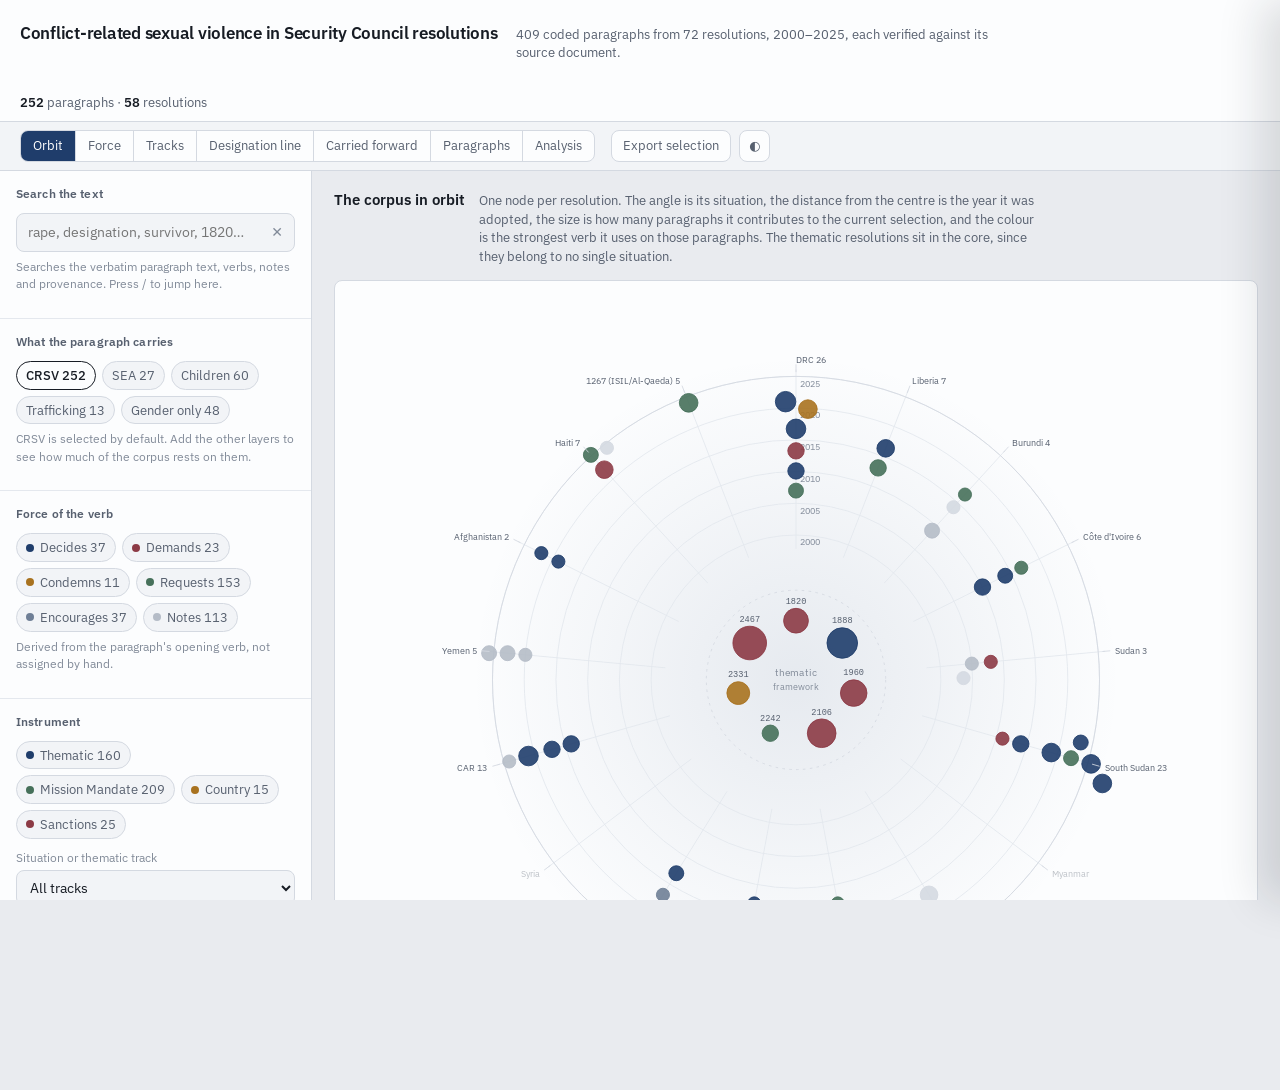
==== commit b0c950a4: "Add files via upload" ====
--- a/index.html
+++ b/index.html
@@ -598,6 +598,27 @@
 .node rect { transition: opacity 120ms ease; }
 .node:hover rect, .node:focus-visible rect { stroke: var(--ink); stroke-width: 1.2; }
 .node.sel rect, .node.sel circle { stroke: var(--ink); stroke-width: 2; }
+
+/* ---------- orbit ---------- */
+.chart-shell.orbit { padding: 4px; background: var(--panel); }
+.spoke { stroke: var(--rule-soft); stroke-width: 1; }
+.ring.rim { stroke: var(--rule); }
+.ring.core { stroke: var(--rule); stroke-dasharray: 3 5; }
+.core-label { fill: var(--ink-3); font-size: 12px; letter-spacing: 0.02em; }
+.core-label.sub { font-size: 10.5px; }
+.tick { stroke: var(--rule); stroke-width: 1; }
+.axis-label.faint { fill-opacity: 0.38; }
+.onode { cursor: pointer; }
+.onode .halo { fill: var(--ink); opacity: 0; transition: opacity 140ms ease; }
+.onode:hover .halo, .onode:focus-visible .halo { opacity: 0.12; }
+.onode circle:not(.halo) { transition: transform 140ms ease; }
+.onode:hover circle:not(.halo) { stroke: var(--ink); stroke-width: 1.6; }
+.onode-label { fill: var(--ink-2); font-size: 10px; font-family: "IBM Plex Mono", monospace; }
+.legend-size { color: var(--ink-3); }
+.legend-size .dot { border-radius: 50%; background: var(--ink-3); display: inline-block; margin-right: 3px; }
+.legend-size .dot.s1 { width: 6px; height: 6px; }
+.legend-size .dot.s2 { width: 9px; height: 9px; }
+.legend-size .dot.s3 { width: 13px; height: 13px; }
 </style>
 </head>
 <body>
@@ -611,7 +632,8 @@
   <div class="toolbar">
     <button class="btn icon rail-toggle" id="railToggle" type="button" aria-label="Show filters">☰ Filters</button>
     <div class="seg" id="viewSeg" role="group" aria-label="View">
-      <button type="button" data-view="strength" aria-pressed="true">Force</button>
+      <button type="button" data-view="orbit" aria-pressed="true">Orbit</button>
+      <button type="button" data-view="strength" aria-pressed="false">Force</button>
       <button type="button" data-view="tracks" aria-pressed="false">Tracks</button>
       <button type="button" data-view="chain" aria-pressed="false">Designation line</button>
       <button type="button" data-view="carry" aria-pressed="false">Carried forward</button>
@@ -743,7 +765,7 @@
   })();
 
   var S = { q: "", tiers: ["A"], cats: [], track: "", force: [], status: "",
-    y0: YMIN, y1: YMAX, view: "strength", sel: null, sortKey: "year", sortDir: 1, carriedOnly: false };
+    y0: YMIN, y1: YMAX, view: "orbit", sel: null, sortKey: "year", sortDir: 1, carriedOnly: false };
 
   /* ---------- helpers ---------- */
   function el(t, a) {
@@ -819,7 +841,7 @@
     if (S.carriedOnly) p.set("carried", "1");
     if (S.y0 !== YMIN) p.set("from", S.y0);
     if (S.y1 !== YMAX) p.set("to", S.y1);
-    if (S.view !== "strength") p.set("view", S.view);
+    if (S.view !== "orbit") p.set("view", S.view);
     if (S.sel !== null) p.set("row", S.sel);
     try { history.replaceState(null, "", p.toString() ? location.pathname + "?" + p : location.pathname); } catch (e) {}
   }
@@ -845,6 +867,176 @@
   function empty() {
     return el("div", { class: "empty" }, el("b", { text: "Nothing in view" }),
       el("div", { text: "Widen the years or clear a filter." }));
+  }
+
+
+  /* -- orbit: one resolution per node, angle = track, radius = year -- */
+  function viewOrbit(rs) {
+    var stage = $("stage");
+    stage.appendChild(head("The corpus in orbit",
+      "One node per resolution. The angle is its situation, the distance from the centre is the year " +
+      "it was adopted, the size is how many paragraphs it contributes to the current selection, and the " +
+      "colour is the strongest verb it uses on those paragraphs. The thematic resolutions sit in the core, " +
+      "since they belong to no single situation."));
+    if (!rs.length) { stage.appendChild(empty()); return; }
+
+    var byRes = {};
+    rs.forEach(function (r) {
+      var o = byRes[r.number] || (byRes[r.number] = { n: r.number, symbol: r.symbol, year: r.year,
+        track: r.track, category: r.category, count: 0, best: -1, rows: [] });
+      o.count++; o.rows.push(r);
+      var rank = FORCE_BY[r.force] ? FORCE_BY[r.force].rank : -1;
+      if (rank > o.best) { o.best = rank; o.force = r.force; }
+    });
+    var nodes = Object.keys(byRes).map(function (k) { return byRes[k]; });
+
+    var allTracks = {};
+    ROWS.forEach(function (r) { if (!allTracks[r.track]) allTracks[r.track] = { name: r.track, first: r.year, thematic: r.category === "Thematic WPS/CRSV" }; 
+      allTracks[r.track].first = Math.min(allTracks[r.track].first, r.year); });
+    var rim = Object.keys(allTracks).filter(function (t) { return !allTracks[t].thematic; })
+      .sort(function (a, b) { return allTracks[a].first - allTracks[b].first || a.localeCompare(b); });
+
+    var W = 1060, H = 900, cx = W / 2, cy = H / 2 + 8, rIn = 168, rOut = 352;
+    var step = (2 * Math.PI) / rim.length, ang = {};
+    rim.forEach(function (t, i) { ang[t] = i * step - Math.PI / 2; });
+    function rad(y) { return rIn + (y - YMIN) / (YMAX - YMIN) * (rOut - rIn); }
+
+    var svg = sv("svg", { viewBox: "0 0 " + W + " " + H, role: "img",
+      "aria-label": "Resolutions by situation and year" });
+
+    var defs = sv("defs", {});
+    var grad = sv("radialGradient", { id: "orbitwash", cx: "50%", cy: "50%", r: "50%" });
+    grad.appendChild(sv("stop", { offset: "0%", "stop-color": "var(--accent)", "stop-opacity": "0.10" }));
+    grad.appendChild(sv("stop", { offset: "62%", "stop-color": "var(--accent)", "stop-opacity": "0.035" }));
+    grad.appendChild(sv("stop", { offset: "100%", "stop-color": "var(--accent)", "stop-opacity": "0" }));
+    defs.appendChild(grad);
+    svg.appendChild(defs);
+    svg.appendChild(sv("circle", { cx: cx, cy: cy, r: rOut + 26, fill: "url(#orbitwash)" }));
+
+    var g0 = sv("g", {});
+    rim.forEach(function (t) {
+      var a = ang[t];
+      g0.appendChild(sv("line", { class: "spoke", x1: cx + (rIn - 16) * Math.cos(a), y1: cy + (rIn - 16) * Math.sin(a),
+        x2: cx + (rOut + 8) * Math.cos(a), y2: cy + (rOut + 8) * Math.sin(a) }));
+    });
+    for (var y = YMIN; y <= YMAX; y += 5) {
+      g0.appendChild(sv("circle", { class: "ring", cx: cx, cy: cy, r: rad(y) }));
+      g0.appendChild(sv("text", { class: "ring-label", x: cx + 5, y: cy - rad(y) + 12, text: y }));
+    }
+    g0.appendChild(sv("circle", { class: "ring rim", cx: cx, cy: cy, r: rOut }));
+    svg.appendChild(g0);
+
+    /* core: thematic resolutions on a small arc */
+    var core = nodes.filter(function (o) { return o.category === "Thematic WPS/CRSV"; })
+      .sort(function (a, b) { return a.year - b.year; });
+    svg.appendChild(sv("circle", { class: "ring core", cx: cx, cy: cy, r: 104 }));
+    svg.appendChild(sv("text", { class: "core-label", x: cx, y: cy - 4, "text-anchor": "middle", text: "thematic" }));
+    svg.appendChild(sv("text", { class: "core-label sub", x: cx, y: cy + 12, "text-anchor": "middle", text: "framework" }));
+
+    var placed = [];
+    function place(x, y, r, seed) {
+      for (var pass = 0; pass < 400; pass++) {
+        var hit = null;
+        for (var i = 0; i < placed.length; i++) {
+          var p = placed[i], dx = x - p.x, dy = y - p.y;
+          var d = Math.sqrt(dx * dx + dy * dy), need = r + p.r + 4;
+          if (d < need) { hit = { d: d, need: need, dx: dx, dy: dy }; break; }
+        }
+        if (!hit) break;
+        var d2 = hit.d;
+        if (d2 < 0.5) {                       // exactly coincident: nudge on a deterministic angle
+          var a0 = (seed % 12) * (Math.PI / 6);
+          x += Math.cos(a0) * (hit.need / 2 + 1);
+          y += Math.sin(a0) * (hit.need / 2 + 1);
+          continue;
+        }
+        var push = (hit.need - d2) / 2 + 0.7;
+        x += (hit.dx / d2) * push; y += (hit.dy / d2) * push;
+      }
+      var rec = { x: x, y: y, r: r };
+      placed.push(rec);
+      return rec;
+    }
+    function relax(passes) {                   // global pass: separate any remaining pair
+      for (var t = 0; t < passes; t++) {
+        var moved = false;
+        for (var i = 0; i < placed.length; i++) {
+          for (var j = i + 1; j < placed.length; j++) {
+            var a = placed[i], b = placed[j];
+            var dx = b.x - a.x, dy = b.y - a.y;
+            var d = Math.sqrt(dx * dx + dy * dy) || 0.01;
+            var need = a.r + b.r + 4;
+            if (d < need) {
+              var k = (need - d) / 2 / d;
+              a.x -= dx * k; a.y -= dy * k; b.x += dx * k; b.y += dy * k;
+              moved = true;
+            }
+          }
+        }
+        if (!moved) break;
+      }
+    }
+    function size(o) { return 5 + Math.sqrt(o.count) * 2.6; }
+
+    var coreStep = (2 * Math.PI) / Math.max(core.length, 1), pending = [];
+    core.forEach(function (o, i) {
+      var a = i * coreStep - Math.PI / 2, rr = 104 * 0.66;
+      pending.push({ o: o, rec: place(cx + rr * Math.cos(a), cy + rr * Math.sin(a), size(o), i), core: true });
+    });
+    nodes.filter(function (o) { return o.category !== "Thematic WPS/CRSV"; })
+      .sort(function (a, b) { return a.year - b.year || a.n - b.n; })
+      .forEach(function (o, i) {
+        var a = ang[o.track];
+        if (a === undefined) a = -Math.PI / 2;
+        pending.push({ o: o, rec: place(cx + rad(o.year) * Math.cos(a), cy + rad(o.year) * Math.sin(a), size(o), i + 3), core: false });
+      });
+    relax(140);
+    var gN = sv("g", {}), gCore = sv("g", {});
+    pending.forEach(function (p) {
+      (p.core ? gCore : gN).appendChild(orbitNode(p.o, p.rec.x, p.rec.y, p.rec.r, p.core));
+    });
+    svg.appendChild(gN);
+    svg.appendChild(gCore);
+
+    var gL = sv("g", {});
+    rim.forEach(function (t) {
+      var a = ang[t], lr = rOut + 20;
+      var x = cx + lr * Math.cos(a), yy = cy + lr * Math.sin(a);
+      var right = Math.cos(a) > -0.02;
+      var n = rs.filter(function (r) { return r.track === t; }).length;
+      gL.appendChild(sv("line", { class: "tick", x1: cx + (rOut + 5) * Math.cos(a), y1: cy + (rOut + 5) * Math.sin(a),
+        x2: cx + (rOut + 14) * Math.cos(a), y2: cy + (rOut + 14) * Math.sin(a) }));
+      gL.appendChild(sv("text", { class: "axis-label" + (n ? "" : " faint"), x: x, y: yy + 4,
+        "text-anchor": right ? "start" : "end", text: t + (n ? "  " + n : "") }));
+    });
+    svg.appendChild(gL);
+
+    stage.appendChild(el("div", { class: "chart-shell orbit" }, svg));
+
+    var lg = el("div", { class: "legend" });
+    FORCE.forEach(function (f) {
+      lg.appendChild(el("span", {}, el("i", { style: { background: forceColor(f.k) } }), f.label.split(" /")[0]));
+    });
+    lg.appendChild(el("span", { class: "legend-size" },
+      el("i", { class: "dot s1" }), el("i", { class: "dot s2" }), el("i", { class: "dot s3" }),
+      "node size: paragraphs in the current selection"));
+    stage.appendChild(lg);
+  }
+
+  function orbitNode(o, x, y, r, isCore) {
+    var g = sv("g", { class: "onode", tabindex: "0", role: "button",
+      "aria-label": o.symbol + ", " + o.year + ", " + o.track + ", " + o.count + " paragraphs",
+      onclick: function () { S.q = o.symbol; S.view = "table"; render(); $("search").value = o.symbol; },
+      onkeydown: function (e) { if (e.key === "Enter" || e.key === " ") { e.preventDefault(); S.q = o.symbol; S.view = "table"; render(); } } });
+    g.appendChild(sv("circle", { class: "halo", cx: x, cy: y, r: r + 5 }));
+    g.appendChild(sv("circle", { cx: x, cy: y, r: r, fill: forceColor(o.force),
+      "fill-opacity": 0.9, stroke: forceColor(o.force), "stroke-width": 1 }));
+    if (isCore || o.count >= 8) {
+      g.appendChild(sv("text", { class: "onode-label", x: x, y: y - r - 5, "text-anchor": "middle", text: o.n }));
+    }
+    g.appendChild(sv("title", { text: o.symbol + " (" + o.year + ") — " + o.track + "\n" +
+      o.count + " paragraphs in view · strongest verb: " + (FORCE_BY[o.force] ? FORCE_BY[o.force].label : "—") }));
+    return g;
   }
 
   /* -- strength: year × force -- */
@@ -1273,7 +1465,8 @@
     var rs = rows();
     sync(rs);
     clear($("stage"));
-    if (S.view === "strength") viewStrength(rs);
+    if (S.view === "orbit") viewOrbit(rs);
+    else if (S.view === "strength") viewStrength(rs);
     else if (S.view === "tracks") viewTracks(rs);
     else if (S.view === "chain") viewChain(rs);
     else if (S.view === "carry") viewCarry(rs);
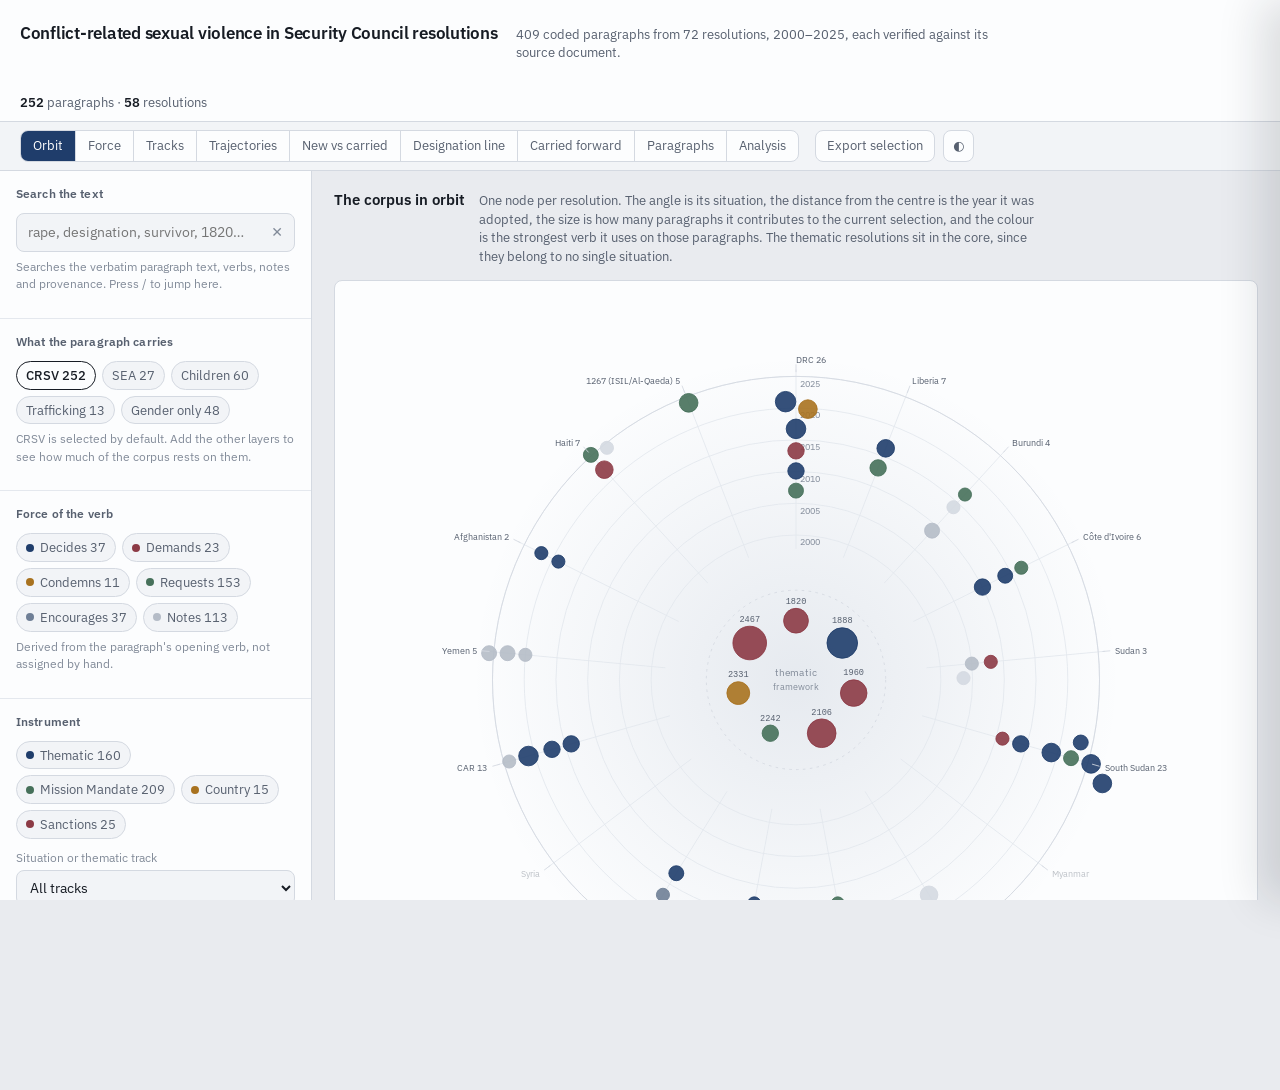
==== commit 33b7b5d7: "Add files via upload" ====
--- a/index.html
+++ b/index.html
@@ -619,6 +619,20 @@
 .legend-size .dot.s1 { width: 6px; height: 6px; }
 .legend-size .dot.s2 { width: 9px; height: 9px; }
 .legend-size .dot.s3 { width: 13px; height: 13px; }
+
+/* ---------- trajectories & novelty ---------- */
+.spark-grid { display: grid; grid-template-columns: repeat(auto-fill, minmax(290px, 1fr)); gap: 12px; margin-top: 14px; }
+.spark { margin: 0; background: var(--panel); border: 1px solid var(--rule); border-radius: var(--r-m); padding: 10px 10px 4px; }
+.spark figcaption { display: flex; justify-content: space-between; align-items: baseline; gap: 8px; margin-bottom: 2px; }
+.spark figcaption b { font-size: 12.5px; font-weight: 600; }
+.spark figcaption span { font-size: 11px; color: var(--ink-3); white-space: nowrap; }
+.spark svg { display: block; width: 100%; height: auto; }
+.grid-line.faint { stroke: var(--rule-soft); stroke-dasharray: 2 4; }
+.slope { font-size: 10.5px; font-family: "IBM Plex Mono", monospace; fill: var(--ink-3); }
+.slope.up { fill: var(--f4); }
+.slope.down { fill: var(--f2); }
+.spark-dot circle { transition: r 120ms ease; }
+.spark:hover .spark-dot circle { r: 3.4; }
 </style>
 </head>
 <body>
@@ -635,6 +649,8 @@
       <button type="button" data-view="orbit" aria-pressed="true">Orbit</button>
       <button type="button" data-view="strength" aria-pressed="false">Force</button>
       <button type="button" data-view="tracks" aria-pressed="false">Tracks</button>
+      <button type="button" data-view="trajectory" aria-pressed="false">Trajectories</button>
+      <button type="button" data-view="novelty" aria-pressed="false">New vs carried</button>
       <button type="button" data-view="chain" aria-pressed="false">Designation line</button>
       <button type="button" data-view="carry" aria-pressed="false">Carried forward</button>
       <button type="button" data-view="table" aria-pressed="false">Paragraphs</button>
@@ -1125,6 +1141,176 @@
     stage.appendChild(el("div", { class: "chart-shell" }, svg));
   }
 
+
+  /* -- trajectory: volume and force per track over time -- */
+  function slope(pts) {                       // least squares on (year, mean force)
+    if (pts.length < 3) return null;
+    var n = pts.length, sx = 0, sy = 0, sxy = 0, sxx = 0;
+    pts.forEach(function (p) { sx += p[0]; sy += p[1]; sxy += p[0] * p[1]; sxx += p[0] * p[0]; });
+    var d = n * sxx - sx * sx;
+    if (!d) return null;
+    return (n * sxy - sx * sy) / d;
+  }
+
+  function viewTrajectory(rs) {
+    var stage = $("stage");
+    stage.appendChild(head("Volume against force, track by track",
+      "For each situation: the pale bars are how many paragraphs it carried that year, the line is " +
+      "the average force of their verbs on the 0 to 5 scale. A line that falls while the bars grow " +
+      "is a track saying more and obliging less. The figure at the right is the slope of that line " +
+      "across the years in view."));
+    if (!rs.length) { stage.appendChild(empty()); return; }
+
+    var by = {};
+    rs.forEach(function (r) {
+      if (r.force_rank === "" || r.force_rank === null || r.force_rank === undefined) return;
+      var t = (by[r.track] = by[r.track] || {});
+      (t[r.year] = t[r.year] || []).push(+r.force_rank);
+    });
+    var names = Object.keys(by).sort(function (a, b) {
+      var ca = 0, cb = 0;
+      Object.keys(by[a]).forEach(function (y) { ca += by[a][y].length; });
+      Object.keys(by[b]).forEach(function (y) { cb += by[b][y].length; });
+      return cb - ca;
+    });
+    if (!names.length) { stage.appendChild(empty()); return; }
+
+    var grid = el("div", { class: "spark-grid" });
+    names.forEach(function (t) {
+      var years = Object.keys(by[t]).map(Number).sort(function (a, b) { return a - b; });
+      var maxN = Math.max.apply(null, years.map(function (y) { return by[t][y].length; }));
+      var pts = years.map(function (y) {
+        var a = by[t][y], m = a.reduce(function (s, v) { return s + v; }, 0) / a.length;
+        return [y, m];
+      });
+      var sl = slope(pts);
+      var W = 320, H = 96, padL = 22, padR = 34, padB = 16, padT = 8;
+      var x = function (y) { return padL + (y - S.y0) / Math.max(1, S.y1 - S.y0) * (W - padL - padR); };
+      var yb = function (n) { return H - padB - (n / maxN) * (H - padB - padT); };
+      var yf = function (f) { return H - padB - (f / 5) * (H - padB - padT); };
+      var svg = sv("svg", { viewBox: "0 0 " + W + " " + H, role: "img", "aria-label": t + " trajectory" });
+      svg.appendChild(sv("line", { class: "grid-line", x1: padL - 4, y1: H - padB, x2: W - padR + 4, y2: H - padB }));
+      [1, 3, 5].forEach(function (f) {
+        svg.appendChild(sv("line", { class: "grid-line faint", x1: padL - 4, y1: yf(f), x2: W - padR + 4, y2: yf(f) }));
+      });
+      years.forEach(function (y) {
+        var n = by[t][y].length, h = (H - padB - padT) * (n / maxN);
+        svg.appendChild(sv("rect", { x: x(y) - 3, y: yb(n), width: 6, height: Math.max(h, 1),
+          fill: "var(--accent)", "fill-opacity": 0.18, rx: 1 }));
+      });
+      var path = pts.map(function (p, i) { return (i ? "L" : "M") + x(p[0]).toFixed(1) + " " + yf(p[1]).toFixed(1); }).join(" ");
+      svg.appendChild(sv("path", { d: path, fill: "none", stroke: "var(--f5)", "stroke-width": 1.8,
+        "stroke-linejoin": "round", "stroke-linecap": "round" }));
+      pts.forEach(function (p) {
+        var g = sv("g", { class: "spark-dot", tabindex: "-1" });
+        g.appendChild(sv("circle", { cx: x(p[0]), cy: yf(p[1]), r: 2.6, fill: "var(--f5)" }));
+        g.appendChild(sv("title", { text: p[0] + ": " + by[t][p[0]].length + " paragraphs, mean force " + p[1].toFixed(2) }));
+        svg.appendChild(g);
+      });
+      svg.appendChild(sv("text", { class: "tick-text", x: padL - 8, y: yf(5) + 3, "text-anchor": "end", text: "5" }));
+      svg.appendChild(sv("text", { class: "tick-text", x: padL - 8, y: H - padB + 3, "text-anchor": "end", text: "0" }));
+      if (sl !== null) {
+        var dir = sl > 0.03 ? "up" : sl < -0.03 ? "down" : "flat";
+        svg.appendChild(sv("text", { class: "slope " + dir, x: W - 6, y: padT + 14, "text-anchor": "end",
+          text: (sl > 0 ? "+" : "") + sl.toFixed(2) + "/yr" }));
+      }
+      var total = years.reduce(function (s, y) { return s + by[t][y].length; }, 0);
+      grid.appendChild(el("figure", { class: "spark" },
+        el("figcaption", {}, el("b", { text: t }),
+          el("span", { text: total + " paragraphs · " + years.length + " years" })),
+        svg));
+    });
+    stage.appendChild(grid);
+    stage.appendChild(el("p", { class: "footnote", text:
+      "Force scale: 5 Decides or Authorizes, 4 Demands, 3 Condemns, 2 Requests or Calls upon or Urges, " +
+      "1 Encourages, 0 declaratory verbs. Paragraphs with no verb of their own — sub-paragraphs, annex " +
+      "entries, preambular clauses — are left out of the average. A slope needs at least three years." }));
+  }
+
+  /* -- novelty: annual volume discounted for carried wording -- */
+  function viewNovelty(rs) {
+    var stage = $("stage");
+    stage.appendChild(head("How much of each year was new",
+      "The pale bars count paragraphs. The dark line counts the same paragraphs weighted by how much " +
+      "of their wording was not already in an earlier resolution on the same track: a paragraph with " +
+      "no earlier match counts as one, a paragraph reproduced at 0.95 similarity counts as 0.05. " +
+      "Where the two diverge, the Council renewed without adding."));
+    if (!rs.length) { stage.appendChild(empty()); return; }
+
+    var raw = {}, nov = {};
+    for (var y = S.y0; y <= S.y1; y++) { raw[y] = 0; nov[y] = 0; }
+    rs.forEach(function (r) {
+      if (raw[r.year] === undefined) return;
+      raw[r.year]++;
+      nov[r.year] += r.carried_similarity ? Math.max(0, 1 - r.carried_similarity) : 1;
+    });
+    var years = Object.keys(raw).map(Number);
+    var maxV = Math.max.apply(null, years.map(function (y) { return raw[y]; }).concat([1]));
+    var W = 980, H = 300, padL = 44, padB = 42, padT = 18, padR = 14;
+    var x = function (y) { return padL + (y - S.y0) / Math.max(1, S.y1 - S.y0) * (W - padL - padR); };
+    var yy = function (v) { return H - padB - (v / maxV) * (H - padB - padT); };
+    var svg = sv("svg", { viewBox: "0 0 " + W + " " + H, role: "img", "aria-label": "Annual volume and new wording" });
+    svg.appendChild(sv("line", { class: "grid-line", x1: padL - 8, y1: H - padB, x2: W - 6, y2: H - padB }));
+    for (var g = 0; g <= maxV; g += Math.max(1, Math.round(maxV / 5))) {
+      svg.appendChild(sv("line", { class: "grid-line faint", x1: padL - 8, y1: yy(g), x2: W - 6, y2: yy(g) }));
+      svg.appendChild(sv("text", { class: "tick-text", x: padL - 12, y: yy(g) + 3, "text-anchor": "end", text: g }));
+    }
+    var bw = Math.max(6, (W - padL - padR) / Math.max(1, (S.y1 - S.y0 + 1)) - 8);
+    years.forEach(function (y) {
+      if (!raw[y]) return;
+      var gap = raw[y] - nov[y];
+      var node = sv("g", { class: "node", tabindex: "0", role: "button",
+        "aria-label": y + ": " + raw[y] + " paragraphs, " + nov[y].toFixed(1) + " new",
+        onclick: (function (yr) { return function () { S.y0 = yr; S.y1 = yr; S.view = "table"; render(); }; })(y) });
+      node.appendChild(sv("rect", { x: x(y) - bw / 2, y: yy(raw[y]), width: bw, height: (H - padB) - yy(raw[y]),
+        fill: "var(--accent)", "fill-opacity": 0.16, rx: 2 }));
+      node.appendChild(sv("title", { text: y + ": " + raw[y] + " paragraphs, " + nov[y].toFixed(1) +
+        " new wording" + (gap > 0.5 ? " — " + gap.toFixed(1) + " carried" : "") }));
+      svg.appendChild(node);
+      if (y % 5 === 0 || y === S.y1 || y === S.y0) {
+        svg.appendChild(sv("text", { class: "tick-text", x: x(y), y: H - padB + 15, "text-anchor": "middle", text: y }));
+      }
+    });
+    var line = years.filter(function (y) { return raw[y] || nov[y]; })
+      .map(function (y, i) { return (i ? "L" : "M") + x(y).toFixed(1) + " " + yy(nov[y]).toFixed(1); }).join(" ");
+    svg.appendChild(sv("path", { d: line, fill: "none", stroke: "var(--f5)", "stroke-width": 2,
+      "stroke-linejoin": "round", "stroke-linecap": "round" }));
+    years.forEach(function (y) {
+      if (!raw[y]) return;
+      svg.appendChild(sv("circle", { cx: x(y), cy: yy(nov[y]), r: 2.8, fill: "var(--f5)" }));
+    });
+    svg.appendChild(sv("text", { class: "axis-label", x: padL - 12, y: padT + 2, "text-anchor": "end", text: "¶" }));
+    stage.appendChild(el("div", { class: "chart-shell" }, svg));
+
+    var totR = years.reduce(function (s, y) { return s + raw[y]; }, 0);
+    var totN = years.reduce(function (s, y) { return s + nov[y]; }, 0);
+    var lg = el("div", { class: "legend" },
+      el("span", {}, el("i", { style: { background: "var(--accent)", opacity: "0.35" } }), "paragraphs"),
+      el("span", {}, el("i", { style: { background: "var(--f5)" } }), "new wording"));
+    stage.appendChild(lg);
+    stage.appendChild(el("p", { class: "footnote", text:
+      "In the current selection, " + totR + " paragraphs carry the equivalent of " + totN.toFixed(1) +
+      " paragraphs of new wording — a discount of " + (100 * (1 - totN / (totR || 1))).toFixed(0) +
+      " per cent. Similarity is measured only against the 72 documents in this corpus, so the discount " +
+      "is a floor. Click a year to open its paragraphs." }));
+
+    var carried = rs.filter(function (r) { return r.carried_similarity >= 0.75; })
+      .sort(function (a, b) { return b.carried_similarity - a.carried_similarity; }).slice(0, 12);
+    if (carried.length) {
+      var p = el("div", { class: "panel", style: { marginTop: "16px" } },
+        el("h3", { text: "Most heavily carried paragraphs in this selection" }));
+      carried.forEach(function (r) {
+        p.appendChild(el("div", { class: "conflict" },
+          el("button", { class: "linkish sym", type: "button", onclick: function () { select(r.i); },
+            text: r.symbol + " ¶" + r.para_ref }),
+          el("span", { text: " reproduces " }), el("b", { class: "sym", text: r.carried_from }),
+          el("span", { text: " at " }), el("b", { text: r.carried_similarity.toFixed(2) }),
+          el("span", { text: " · " + r.track })));
+      });
+      stage.appendChild(p);
+    }
+  }
+
   /* -- chain: the designation line -- */
   function viewChain() {
     var stage = $("stage");
@@ -1468,6 +1654,8 @@
     if (S.view === "orbit") viewOrbit(rs);
     else if (S.view === "strength") viewStrength(rs);
     else if (S.view === "tracks") viewTracks(rs);
+    else if (S.view === "trajectory") viewTrajectory(rs);
+    else if (S.view === "novelty") viewNovelty(rs);
     else if (S.view === "chain") viewChain(rs);
     else if (S.view === "carry") viewCarry(rs);
     else if (S.view === "table") viewTable(rs);
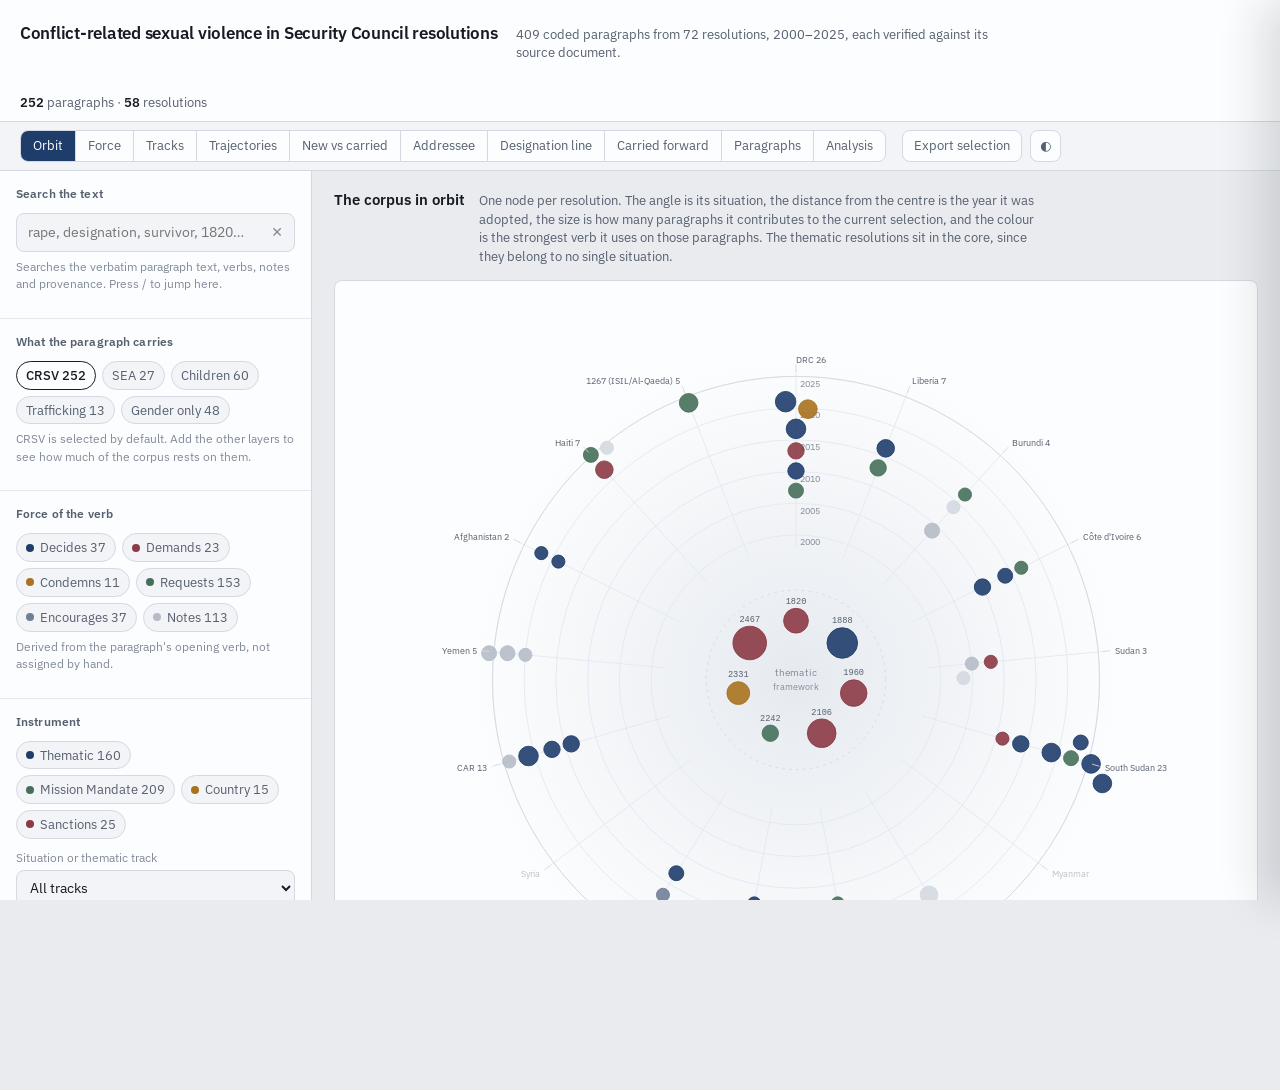
==== commit a27b2213: "Add files via upload" ====
--- a/index.html
+++ b/index.html
@@ -633,6 +633,20 @@
 .slope.down { fill: var(--f2); }
 .spark-dot circle { transition: r 120ms ease; }
 .spark:hover .spark-dot circle { r: 3.4; }
+
+/* ---------- addressee matrix ---------- */
+table.addr { width: 100%; border-collapse: collapse; font-size: 12.5px; }
+table.addr th { text-align: left; padding: 8px 8px; border-bottom: 1px solid var(--rule); color: var(--ink-2); font-weight: 600; font-size: 11.5px; }
+table.addr th.num, table.addr td.num { text-align: center; }
+table.addr td { padding: 5px 8px; border-bottom: 1px solid var(--rule-soft); }
+table.addr td.addr-name { color: var(--ink); max-width: 34ch; }
+table.addr tr.side-outside td.addr-name { font-style: italic; }
+table.addr tr.side-break td { border-top: 2px solid var(--rule); }
+.cellnum { display: inline-block; min-width: 26px; padding: 2px 6px; border-radius: 4px; font-variant-numeric: tabular-nums; font-size: 12px; }
+.zero { color: var(--ink-3); }
+td.total { font-weight: 600; font-variant-numeric: tabular-nums; }
+.meanbar { display: inline-block; width: 66px; height: 7px; background: var(--rule-soft); border-radius: 2px; overflow: hidden; vertical-align: middle; }
+.meanbar i { display: block; height: 100%; }
 </style>
 </head>
 <body>
@@ -651,6 +665,7 @@
       <button type="button" data-view="tracks" aria-pressed="false">Tracks</button>
       <button type="button" data-view="trajectory" aria-pressed="false">Trajectories</button>
       <button type="button" data-view="novelty" aria-pressed="false">New vs carried</button>
+      <button type="button" data-view="addressee" aria-pressed="false">Addressee</button>
       <button type="button" data-view="chain" aria-pressed="false">Designation line</button>
       <button type="button" data-view="carry" aria-pressed="false">Carried forward</button>
       <button type="button" data-view="table" aria-pressed="false">Paragraphs</button>
@@ -729,7 +744,7 @@
   <div class="drawer-body" id="drawerBody"></div>
 </aside>
 <div class="scrim" id="scrim"></div>
-<script>window.__CRSV__ = [{"symbol":"S/RES/1820","number":1820,"year":2008,"category":"Thematic WPS/CRSV","track":"Sexual Violence in Conflict","para_ref":"1","para_type":"operative","tier":"A","provision_type":"hortatory","obligation_verb":"Stresses","themes":"Implementation","status":"inherited — verified","inherited_ref":"1","carried_from":"","carried_similarity":"","carry_class":"","carry_gap_years":"","carry_pattern":"","note":"verbatim but truncated; full clause restored","text_verbatim":"Stresses that sexual violence, when used or commissioned as a tactic of war in order to deliberately target civilians or as a part of a widespread or systematic attack against civilian populations, can significantly exacerbate situations of armed conflict and may impede the restoration of international peace and security, affirms in this regard that effective steps to prevent and respond to such acts of sexual violence can significantly contribute to the maintenance of international peace and security, and expresses its readiness, when considering situations on the agenda of the Council, to, where necessary, adopt appropriate steps to address widespread or systematic sexual violence;","source_file":"SRES1820_2008.pdf","un_record":"https://docs.un.org/en/S/RES/1820(2008)","pdf":"https://docs.un.org/en/S/RES/1820(2008)?direct=true","designation_role":"","criterion_form":"","acts_named":"","designation_type_inherited":"","designation_type_derived":"","type_conflict":"","category_flag":"","force":"statement","force_rank":0},{"symbol":"S/RES/1820","number":1820,"year":2008,"category":"Thematic WPS/CRSV","track":"Sexual Violence in Conflict","para_ref":"2","para_type":"operative","tier":"A","provision_type":"demand","obligation_verb":"Demands","themes":"Protection","status":"inherited — verified","inherited_ref":"2","carried_from":"","carried_similarity":"","carry_class":"","carry_gap_years":"","carry_pattern":"","note":"verbatim but truncated (\"with immediate effect\" dropped)","text_verbatim":"Demands the immediate and complete cessation by all parties to armed conflict of all acts of sexual violence against civilians with immediate effect; 2","source_file":"SRES1820_2008.pdf","un_record":"https://docs.un.org/en/S/RES/1820(2008)","pdf":"https://docs.un.org/en/S/RES/1820(2008)?direct=true","designation_role":"","criterion_form":"","acts_named":"","designation_type_inherited":"","designation_type_derived":"","type_conflict":"","category_flag":"","force":"demand","force_rank":4},{"symbol":"S/RES/1820","number":1820,"year":2008,"category":"Thematic WPS/CRSV","track":"Sexual Violence in Conflict","para_ref":"3","para_type":"operative","tier":"A","provision_type":"demand","obligation_verb":"Demands that","themes":"Protection","status":"added","inherited_ref":"","carried_from":"","carried_similarity":"","carry_class":"","carry_gap_years":"","carry_pattern":"","note":"","text_verbatim":"Demands that all parties to armed conflict immediately take appropriate measures to protect civilians, including women and girls, from all forms of sexual violence, which could include, inter alia, enforcing appropriate military disciplinary measures and upholding the principle of command responsibility, training troops on the categorical prohibition of all forms of sexual violence against civilians, debunking myths that fuel sexual violence, vetting armed and security forces to take into account past actions of rape and other forms of sexual violence, and evacuation of women and children under imminent threat of sexual violence to safety; and requests the Secretary-General, where appropriate, to encourage dialogue to address this issue in the context of broader discussions of conflict resolution between appropriate UN officials and the parties to the conflict, taking into account, inter alia, the views expressed by women of affected local communities;;","source_file":"SRES1820_2008.pdf","un_record":"https://docs.un.org/en/S/RES/1820(2008)","pdf":"https://docs.un.org/en/S/RES/1820(2008)?direct=true","designation_role":"","criterion_form":"","acts_named":"","designation_type_inherited":"","designation_type_derived":"","type_conflict":"","category_flag":"","force":"demand","force_rank":4},{"symbol":"S/RES/1820","number":1820,"year":2008,"category":"Thematic WPS/CRSV","track":"Sexual Violence in Conflict","para_ref":"4","para_type":"operative","tier":"A","provision_type":"hortatory","obligation_verb":"Notes","themes":"Accountability","status":"inherited — verified","inherited_ref":"4","carried_from":"","carried_similarity":"","carry_class":"","carry_gap_years":"","carry_pattern":"","note":"verbatim but truncated","text_verbatim":"Notes that rape and other forms of sexual violence can constitute a war crime, a crime against humanity, or a constitutive act with respect to genocide, stresses the need for the exclusion of sexual violence crimes from amnesty provisions in the context of conflict resolution processes, and calls upon Member States to comply with their obligations for prosecuting persons responsible for such acts, to ensure that all victims of sexual violence, particularly women and girls, have equal protection under the law and equal access to justice, and stresses the importance of ending impunity for such acts as part of a comprehensive approach to seeking sustainable peace, justice, truth, and national reconciliation;;","source_file":"SRES1820_2008.pdf","un_record":"https://docs.un.org/en/S/RES/1820(2008)","pdf":"https://docs.un.org/en/S/RES/1820(2008)?direct=true","designation_role":"","criterion_form":"","acts_named":"","designation_type_inherited":"","designation_type_derived":"","type_conflict":"","category_flag":"","force":"statement","force_rank":0},{"symbol":"S/RES/1820","number":1820,"year":2008,"category":"Thematic WPS/CRSV","track":"Sexual Violence in Conflict","para_ref":"5","para_type":"operative","tier":"A","provision_type":"hortatory","obligation_verb":"Affirms","themes":"Sanctions","status":"added","inherited_ref":"","carried_from":"","carried_similarity":"","carry_class":"","carry_gap_years":"","carry_pattern":"","note":"","text_verbatim":"Affirms its intention, when establishing and renewing state-specific sanctions regimes, to take into consideration the appropriateness of targeted and graduated measures against parties to situations of armed conflict who commit rape and other forms of sexual violence against women and girls in situations of armed conflict;","source_file":"SRES1820_2008.pdf","un_record":"https://docs.un.org/en/S/RES/1820(2008)","pdf":"https://docs.un.org/en/S/RES/1820(2008)?direct=true","designation_role":"policy","criterion_form":"intention","acts_named":"rape and other forms of sexual violence against women and girls","designation_type_inherited":"","designation_type_derived":"","type_conflict":"","category_flag":"","force":"statement","force_rank":0},{"symbol":"S/RES/1820","number":1820,"year":2008,"category":"Thematic WPS/CRSV","track":"Sexual Violence in Conflict","para_ref":"6","para_type":"operative","tier":"A","provision_type":"mandate task","obligation_verb":"Requests","themes":"Implementation","status":"inherited — text corrected","inherited_ref":"6","carried_from":"","carried_similarity":"","carry_class":"","carry_gap_years":"","carry_pattern":"","note":"inherited excerpt spliced out a 30-word consultation clause with no ellipsis","text_verbatim":"Requests the Secretary-General, in consultation with the Security Council, the Special Committee on Peacekeeping Operations and its Working Group and relevant States, as appropriate, to develop and implement appropriate training programs for all peacekeeping and humanitarian personnel deployed by the United Nations in the context of missions as mandated by the Council to help them better prevent, recognize and respond to sexual violence and other forms of violence against civilians;","source_file":"SRES1820_2008.pdf","un_record":"https://docs.un.org/en/S/RES/1820(2008)","pdf":"https://docs.un.org/en/S/RES/1820(2008)?direct=true","designation_role":"","criterion_form":"","acts_named":"","designation_type_inherited":"","designation_type_derived":"","type_conflict":"","category_flag":"","force":"call","force_rank":2},{"symbol":"S/RES/1820","number":1820,"year":2008,"category":"Thematic WPS/CRSV","track":"Sexual Violence in Conflict","para_ref":"7","para_type":"operative","tier":"SEA","provision_type":"conduct requirement","obligation_verb":"Requests","themes":"","status":"added","inherited_ref":"","carried_from":"","carried_similarity":"","carry_class":"","carry_gap_years":"","carry_pattern":"","note":"","text_verbatim":"Requests the Secretary-General to continue and strengthen efforts to implement the policy of zero tolerance of sexual exploitation and abuse in United Nations peacekeeping operations; and urges troop and police contributing countries to take appropriate preventative action, including pre-deployment and in-theater awareness training, and other action to ensure full accountability in cases of such conduct involving their personnel;","source_file":"SRES1820_2008.pdf","un_record":"https://docs.un.org/en/S/RES/1820(2008)","pdf":"https://docs.un.org/en/S/RES/1820(2008)?direct=true","designation_role":"","criterion_form":"","acts_named":"","designation_type_inherited":"","designation_type_derived":"","type_conflict":"","category_flag":"","force":"call","force_rank":2},{"symbol":"S/RES/1820","number":1820,"year":2008,"category":"Thematic WPS/CRSV","track":"Sexual Violence in Conflict","para_ref":"8","para_type":"operative","tier":"A","provision_type":"hortatory","obligation_verb":"Encourages","themes":"Protection","status":"added","inherited_ref":"","carried_from":"","carried_similarity":"","carry_class":"","carry_gap_years":"","carry_pattern":"","note":"","text_verbatim":"Encourages troop and police contributing countries, in consultation with the Secretary-General, to consider steps they could take to heighten awareness and the responsiveness of their personnel participating in UN peacekeeping operations to protect civilians, including women and children, and prevent sexual violence against women and girls in conflict and post-conflict situations, including wherever possible the deployment of a higher percentage of women peacekeepers or police;","source_file":"SRES1820_2008.pdf","un_record":"https://docs.un.org/en/S/RES/1820(2008)","pdf":"https://docs.un.org/en/S/RES/1820(2008)?direct=true","designation_role":"","criterion_form":"","acts_named":"","designation_type_inherited":"","designation_type_derived":"","type_conflict":"","category_flag":"","force":"encouragement","force_rank":1},{"symbol":"S/RES/1820","number":1820,"year":2008,"category":"Thematic WPS/CRSV","track":"Sexual Violence in Conflict","para_ref":"9","para_type":"operative","tier":"A","provision_type":"reporting","obligation_verb":"Requests","themes":"Monitoring","status":"added","inherited_ref":"","carried_from":"","carried_similarity":"","carry_class":"","carry_gap_years":"","carry_pattern":"","note":"","text_verbatim":"Requests the Secretary-General to develop effective guidelines and strategies to enhance the ability of relevant UN peacekeeping operations, consistent 3 with their mandates, to protect civilians, including women and girls, from all forms of sexual violence and to systematically include in his written reports to the Council on conflict situations his observations concerning the protection of women and girls and recommendations in this regard;","source_file":"SRES1820_2008.pdf","un_record":"https://docs.un.org/en/S/RES/1820(2008)","pdf":"https://docs.un.org/en/S/RES/1820(2008)?direct=true","designation_role":"","criterion_form":"","acts_named":"","designation_type_inherited":"","designation_type_derived":"","type_conflict":"","category_flag":"","force":"call","force_rank":2},{"symbol":"S/RES/1820","number":1820,"year":2008,"category":"Thematic WPS/CRSV","track":"Sexual Violence in Conflict","para_ref":"10","para_type":"operative","tier":"A","provision_type":"mandate task","obligation_verb":"Requests","themes":"Protection","status":"added","inherited_ref":"","carried_from":"","carried_similarity":"","carry_class":"","carry_gap_years":"","carry_pattern":"","note":"","text_verbatim":"Requests the Secretary-General and relevant United Nations agencies, inter alia, through consultation with women and women-led organizations as appropriate, to develop effective mechanisms for providing protection from violence, including in particular sexual violence, to women and girls in and around UN managed refugee and internally displaced persons camps, as well as in all disarmament, demobilization, and reintegration processes, and in justice and security sector reform efforts assisted by the United Nations;","source_file":"SRES1820_2008.pdf","un_record":"https://docs.un.org/en/S/RES/1820(2008)","pdf":"https://docs.un.org/en/S/RES/1820(2008)?direct=true","designation_role":"","criterion_form":"","acts_named":"","designation_type_inherited":"","designation_type_derived":"","type_conflict":"","category_flag":"","force":"call","force_rank":2},{"symbol":"S/RES/1820","number":1820,"year":2008,"category":"Thematic WPS/CRSV","track":"Sexual Violence in Conflict","para_ref":"11","para_type":"operative","tier":"A","provision_type":"hortatory","obligation_verb":"Stresses","themes":"Implementation","status":"added","inherited_ref":"","carried_from":"","carried_similarity":"","carry_class":"","carry_gap_years":"","carry_pattern":"","note":"","text_verbatim":"Stresses the important role the Peacebuilding Commission can play by including in its advice and recommendations for post-conflict peacebuilding strategies, where appropriate, ways to address sexual violence committed during and in the aftermath of armed conflict, and in ensuring consultation and effective representation of women’s civil society in its country-specific configurations, as part of its wider approach to gender issues;","source_file":"SRES1820_2008.pdf","un_record":"https://docs.un.org/en/S/RES/1820(2008)","pdf":"https://docs.un.org/en/S/RES/1820(2008)?direct=true","designation_role":"","criterion_form":"","acts_named":"","designation_type_inherited":"","designation_type_derived":"","type_conflict":"","category_flag":"","force":"statement","force_rank":0},{"symbol":"S/RES/1820","number":1820,"year":2008,"category":"Thematic WPS/CRSV","track":"Sexual Violence in Conflict","para_ref":"12","para_type":"operative","tier":"D","provision_type":"hortatory","obligation_verb":"Urges","themes":"","status":"added","inherited_ref":"","carried_from":"","carried_similarity":"","carry_class":"","carry_gap_years":"","carry_pattern":"","note":"","text_verbatim":"Urges the Secretary-General and his Special Envoys to invite women to participate in discussions pertinent to the prevention and resolution of conflict, the maintenance of peace and security, and post-conflict peacebuilding, and encourages all parties to such talks to facilitate the equal and full participation of women at decision-making levels;","source_file":"SRES1820_2008.pdf","un_record":"https://docs.un.org/en/S/RES/1820(2008)","pdf":"https://docs.un.org/en/S/RES/1820(2008)?direct=true","designation_role":"","criterion_form":"","acts_named":"","designation_type_inherited":"","designation_type_derived":"","type_conflict":"","category_flag":"","force":"call","force_rank":2},{"symbol":"S/RES/1820","number":1820,"year":2008,"category":"Thematic WPS/CRSV","track":"Sexual Violence in Conflict","para_ref":"13","para_type":"operative","tier":"A","provision_type":"hortatory","obligation_verb":"Urges","themes":"Victim Support","status":"added","inherited_ref":"","carried_from":"","carried_similarity":"","carry_class":"","carry_gap_years":"","carry_pattern":"","note":"","text_verbatim":"Urges all parties concerned, including Member States, United Nations entities and financial institutions, to support the development and strengthening of the capacities of national institutions, in particular of judicial and health systems, and of local civil society networks in order to provide sustainable assistance to victims of sexual violence in armed conflict and post-conflict situations;","source_file":"SRES1820_2008.pdf","un_record":"https://docs.un.org/en/S/RES/1820(2008)","pdf":"https://docs.un.org/en/S/RES/1820(2008)?direct=true","designation_role":"","criterion_form":"","acts_named":"","designation_type_inherited":"","designation_type_derived":"","type_conflict":"","category_flag":"","force":"call","force_rank":2},{"symbol":"S/RES/1820","number":1820,"year":2008,"category":"Thematic WPS/CRSV","track":"Sexual Violence in Conflict","para_ref":"14","para_type":"operative","tier":"A","provision_type":"hortatory","obligation_verb":"Urges","themes":"Implementation","status":"added","inherited_ref":"","carried_from":"","carried_similarity":"","carry_class":"","carry_gap_years":"","carry_pattern":"","note":"","text_verbatim":"Urges appropriate regional and sub-regional bodies in particular to consider developing and implementing policies, activities, and advocacy for the benefit of women and girls affected by sexual violence in armed conflict;","source_file":"SRES1820_2008.pdf","un_record":"https://docs.un.org/en/S/RES/1820(2008)","pdf":"https://docs.un.org/en/S/RES/1820(2008)?direct=true","designation_role":"","criterion_form":"","acts_named":"","designation_type_inherited":"","designation_type_derived":"","type_conflict":"","category_flag":"","force":"call","force_rank":2},{"symbol":"S/RES/1820","number":1820,"year":2008,"category":"Thematic WPS/CRSV","track":"Sexual Violence in Conflict","para_ref":"15","para_type":"operative","tier":"A","provision_type":"reporting","obligation_verb":"Also requests","themes":"Monitoring","status":"added","inherited_ref":"","carried_from":"","carried_similarity":"","carry_class":"","carry_gap_years":"","carry_pattern":"","note":"","text_verbatim":"Also requests the Secretary-General to submit a report to the Council by 30 June 2009 on the implementation of this resolution in the context of situations which are on the agenda of the Council, utilizing information from available United Nations sources, including country teams, peacekeeping operations, and other United Nations personnel, which would include, inter alia, information on situations of armed conflict in which sexual violence has been widely or systematically employed against civilians; analysis of the prevalence and trends of sexual violence in situations of armed conflict; proposals for strategies to minimize the susceptibility of women and girls to such violence; benchmarks for measuring progress in preventing and addressing sexual violence; appropriate input from United Nations implementing partners in the field; information on his plans for facilitating the collection of timely, objective, accurate, and reliable information on the use of sexual violence in situations of armed conflict, including through improved coordination of UN activities on the ground and at Headquarters; and information on actions taken by parties to armed conflict to implement their responsibilities as described in this resolution, in particular by immediately and 4 completely ceasing all acts of sexual violence and in taking appropriate measures to protect women and girls from all forms of sexual violence;ence;","source_file":"SRES1820_2008.pdf","un_record":"https://docs.un.org/en/S/RES/1820(2008)","pdf":"https://docs.un.org/en/S/RES/1820(2008)?direct=true","designation_role":"","criterion_form":"","acts_named":"","designation_type_inherited":"","designation_type_derived":"","type_conflict":"","category_flag":"","force":"call","force_rank":2},{"symbol":"S/RES/1888","number":1888,"year":2009,"category":"Thematic WPS/CRSV","track":"Sexual Violence in Conflict","para_ref":"1","para_type":"operative","tier":"A","provision_type":"hortatory","obligation_verb":"Reaffirms","themes":"","status":"added","inherited_ref":"","carried_from":"S/RES/1820 ¶1","carried_similarity":0.93,"carry_class":"substantially carried","carry_gap_years":"1","carry_pattern":"carried from the previous resolution","note":"","text_verbatim":"Reaffirms that sexual violence, when used or commissioned as a tactic of war in order to deliberately target civilians or as a part of a widespread or systematic attack against civilian populations, can significantly exacerbate situations of armed conflict and may impede the restoration of international peace and security; affirms in this regard that effective steps to prevent and respond to such acts of sexual violence can significantly contribute to the maintenance of international peace and security; and expresses its readiness, when considering situations on the agenda of the Council, to take, where necessary, appropriate steps to address widespread or systematic sexual violence in situations of armed conflict;;","source_file":"SRES1888_2009.pdf","un_record":"https://docs.un.org/en/S/RES/1888(2009)","pdf":"https://docs.un.org/en/S/RES/1888(2009)?direct=true","designation_role":"","criterion_form":"","acts_named":"","designation_type_inherited":"","designation_type_derived":"","type_conflict":"","category_flag":"","force":"statement","force_rank":0},{"symbol":"S/RES/1888","number":1888,"year":2009,"category":"Thematic WPS/CRSV","track":"Sexual Violence in Conflict","para_ref":"2","para_type":"operative","tier":"A","provision_type":"hortatory","obligation_verb":"Reiterates its demand","themes":"","status":"added","inherited_ref":"","carried_from":"S/RES/1820 ¶2","carried_similarity":0.54,"carry_class":"partially carried","carry_gap_years":"1","carry_pattern":"carried from the previous resolution","note":"","text_verbatim":"Reiterates its demand for the complete cessation by all parties to armed conflict of all acts of sexual violence with immediate effect; 3","source_file":"SRES1888_2009.pdf","un_record":"https://docs.un.org/en/S/RES/1888(2009)","pdf":"https://docs.un.org/en/S/RES/1888(2009)?direct=true","designation_role":"","criterion_form":"","acts_named":"","designation_type_inherited":"","designation_type_derived":"","type_conflict":"","category_flag":"","force":"demand","force_rank":4},{"symbol":"S/RES/1888","number":1888,"year":2009,"category":"Thematic WPS/CRSV","track":"Sexual Violence in Conflict","para_ref":"3","para_type":"operative","tier":"A","provision_type":"demand","obligation_verb":"Demands that","themes":"Protection","status":"added","inherited_ref":"","carried_from":"S/RES/1820 ¶3","carried_similarity":0.52,"carry_class":"partially carried","carry_gap_years":"1","carry_pattern":"carried from the previous resolution","note":"","text_verbatim":"Demands that all parties to armed conflict immediately take appropriate measures to protect civilians, including women and children, from all forms of sexual violence, including measures such as, inter alia, enforcing appropriate military disciplinary measures and upholding the principle of command responsibility, training troops on the categorical prohibition of all forms of sexual violence against civilians, debunking myths that fuel sexual violence and vetting candidates for national armies and security forces to ensure the exclusion of those associated with serious violations of international humanitarian and human rights law, including sexual violence;","source_file":"SRES1888_2009.pdf","un_record":"https://docs.un.org/en/S/RES/1888(2009)","pdf":"https://docs.un.org/en/S/RES/1888(2009)?direct=true","designation_role":"","criterion_form":"","acts_named":"","designation_type_inherited":"","designation_type_derived":"","type_conflict":"","category_flag":"","force":"demand","force_rank":4},{"symbol":"S/RES/1888","number":1888,"year":2009,"category":"Thematic WPS/CRSV","track":"Sexual Violence in Conflict","para_ref":"4","para_type":"operative","tier":"A","provision_type":"mandate task","obligation_verb":"Requests that","themes":"Implementation","status":"inherited — verified","inherited_ref":"4","carried_from":"","carried_similarity":"","carry_class":"","carry_gap_years":"","carry_pattern":"","note":"excerpt paraphrased; \"United Nations\" dropped before Secretary-General","text_verbatim":"Requests that the United Nations Secretary-General appoint a Special Representative to provide coherent and strategic leadership, to work effectively to strengthen existing United Nations coordination mechanisms, and to engage in advocacy efforts, inter alia with governments, including military and judicial representatives, as well as with all parties to armed conflict and civil society, in order to address, at both headquarters and country level, sexual violence in armed conflict, while promoting cooperation and coordination of efforts among all relevant stakeholders, primarily through the inter-agency initiative “United Nations Action Against Sexual Violence in Conflict”;","source_file":"SRES1888_2009.pdf","un_record":"https://docs.un.org/en/S/RES/1888(2009)","pdf":"https://docs.un.org/en/S/RES/1888(2009)?direct=true","designation_role":"","criterion_form":"","acts_named":"","designation_type_inherited":"","designation_type_derived":"","type_conflict":"","category_flag":"","force":"call","force_rank":2},{"symbol":"S/RES/1888","number":1888,"year":2009,"category":"Thematic WPS/CRSV","track":"Sexual Violence in Conflict","para_ref":"5","para_type":"operative","tier":"A","provision_type":"hortatory","obligation_verb":"Encourages","themes":"","status":"added","inherited_ref":"","carried_from":"","carried_similarity":"","carry_class":"","carry_gap_years":"","carry_pattern":"","note":"","text_verbatim":"Encourages the entities comprising UN Action Against Sexual Violence in Conflict, as well as other relevant parts of the United Nations system, to support the work of the aforementioned Special Representative of the Secretary-General and to continue and enhance cooperation and information sharing among all relevant stakeholders in order to reinforce coordination and avoid overlap at the headquarters and country levels and improve system-wide response;","source_file":"SRES1888_2009.pdf","un_record":"https://docs.un.org/en/S/RES/1888(2009)","pdf":"https://docs.un.org/en/S/RES/1888(2009)?direct=true","designation_role":"","criterion_form":"","acts_named":"","designation_type_inherited":"","designation_type_derived":"","type_conflict":"","category_flag":"","force":"encouragement","force_rank":1},{"symbol":"S/RES/1888","number":1888,"year":2009,"category":"Thematic WPS/CRSV","track":"Sexual Violence in Conflict","para_ref":"6","para_type":"operative","tier":"A","provision_type":"hortatory","obligation_verb":"Urges","themes":"Accountability","status":"added","inherited_ref":"","carried_from":"","carried_similarity":"","carry_class":"","carry_gap_years":"","carry_pattern":"","note":"","text_verbatim":"Urges States to undertake comprehensive legal and judicial reforms, as appropriate, in conformity with international law, without delay and with a view to bringing perpetrators of sexual violence in conflicts to justice and to ensuring that survivors have access to justice, are treated with dignity throughout the justice process and are protected and receive redress for their suffering;","source_file":"SRES1888_2009.pdf","un_record":"https://docs.un.org/en/S/RES/1888(2009)","pdf":"https://docs.un.org/en/S/RES/1888(2009)?direct=true","designation_role":"","criterion_form":"","acts_named":"","designation_type_inherited":"","designation_type_derived":"","type_conflict":"","category_flag":"","force":"call","force_rank":2},{"symbol":"S/RES/1888","number":1888,"year":2009,"category":"Thematic WPS/CRSV","track":"Sexual Violence in Conflict","para_ref":"7","para_type":"operative","tier":"A","provision_type":"hortatory","obligation_verb":"Urges","themes":"Accountability","status":"added","inherited_ref":"","carried_from":"","carried_similarity":"","carry_class":"","carry_gap_years":"","carry_pattern":"","note":"","text_verbatim":"Urges all parties to a conflict to ensure that all reports of sexual violence committed by civilians or by military personnel are thoroughly investigated and the alleged perpetrators brought to justice, and that civilian superiors and military commanders, in accordance with international humanitarian law, use their authority and powers to prevent sexual violence, including by combating impunity;","source_file":"SRES1888_2009.pdf","un_record":"https://docs.un.org/en/S/RES/1888(2009)","pdf":"https://docs.un.org/en/S/RES/1888(2009)?direct=true","designation_role":"","criterion_form":"","acts_named":"","designation_type_inherited":"","designation_type_derived":"","type_conflict":"","category_flag":"","force":"call","force_rank":2},{"symbol":"S/RES/1888","number":1888,"year":2009,"category":"Thematic WPS/CRSV","track":"Sexual Violence in Conflict","para_ref":"8","para_type":"operative","tier":"A","provision_type":"hortatory","obligation_verb":"Calls upon","themes":"Accountability","status":"inherited — number corrected","inherited_ref":"12","carried_from":"","carried_similarity":"","carry_class":"","carry_gap_years":"","carry_pattern":"","note":"inherited record filed this text under ¶12; verb also wrong (\"Requests...to establish\" for \"Calls upon...to deploy rapidly\")","text_verbatim":"Calls upon the Secretary-General to identify and take the appropriate measures to deploy rapidly a team of experts to situations of particular concern with respect to sexual violence in armed conflict, working through the United Nations presence on the ground and with the consent of the host government, to assist national authorities to strengthen the rule of law, and recommends making use of existing human resources within the United Nations system and voluntary contributions, drawing upon requisite expertise, as appropriate, in the rule of law, civilian and military judicial systems, mediation, criminal investigation, security sector reform, witness protection, fair trial standards, and public outreach; to, inter alia: (a) Work closely with national legal and judicial officials and other personnel in the relevant governments’ civilian and military justice systems to 4 address impunity, including by the strengthening of national capacity, and drawing attention to the full range of justice mechanisms to be considered; (b) Identify gaps in national response and encourage a holistic national approach to address sexual violence in armed conflict, including by enhancing criminal accountability, responsiveness to victims, and judicial capacity; (c) Make recommendations to coordinate domestic and international efforts and resources to reinforce the government’s ability to address sexual violence in armed conflict; (d) Work with the United Nations Mission, Country Team, and the aforementioned Special Representative of the Secretary-General as appropriate towards the full implementation of the measures called for by resolution 1820 (2008);tion 1820 (2008);","source_file":"SRES1888_2009.pdf","un_record":"https://docs.un.org/en/S/RES/1888(2009)","pdf":"https://docs.un.org/en/S/RES/1888(2009)?direct=true","designation_role":"","criterion_form":"","acts_named":"","designation_type_inherited":"","designation_type_derived":"","type_conflict":"","category_flag":"","force":"call","force_rank":2},{"symbol":"S/RES/1888","number":1888,"year":2009,"category":"Thematic WPS/CRSV","track":"Sexual Violence in Conflict","para_ref":"9","para_type":"operative","tier":"A","provision_type":"hortatory","obligation_verb":"Encourages","themes":"","status":"added","inherited_ref":"","carried_from":"","carried_similarity":"","carry_class":"","carry_gap_years":"","carry_pattern":"","note":"","text_verbatim":"Encourages States, relevant United Nations entities and civil society, as appropriate, to provide assistance in close cooperation with national authorities to build national capacity in the judicial and law enforcement systems in situations of particular concern with respect to sexual violence in armed conflict;","source_file":"SRES1888_2009.pdf","un_record":"https://docs.un.org/en/S/RES/1888(2009)","pdf":"https://docs.un.org/en/S/RES/1888(2009)?direct=true","designation_role":"","criterion_form":"","acts_named":"","designation_type_inherited":"","designation_type_derived":"","type_conflict":"","category_flag":"","force":"encouragement","force_rank":1},{"symbol":"S/RES/1888","number":1888,"year":2009,"category":"Thematic WPS/CRSV","track":"Sexual Violence in Conflict","para_ref":"10","para_type":"operative","tier":"A","provision_type":"hortatory","obligation_verb":"Reiterates its intention","themes":"Sanctions","status":"added","inherited_ref":"","carried_from":"","carried_similarity":"","carry_class":"","carry_gap_years":"","carry_pattern":"","note":"","text_verbatim":"Reiterates its intention, when adopting or renewing targeted sanctions in situations of armed conflict, to consider including, where appropriate, designation criteria pertaining to acts of rape and other forms of sexual violence; and calls upon all peacekeeping and other relevant United Nations missions and United Nations bodies, in particular the Working Group on Children and Armed Conflict, to share with relevant United Nations Security Council sanctions committees, including through relevant United Nations Security Council Sanction Committees’ monitoring groups and groups of experts, all pertinent information about sexual violence;","source_file":"SRES1888_2009.pdf","un_record":"https://docs.un.org/en/S/RES/1888(2009)","pdf":"https://docs.un.org/en/S/RES/1888(2009)?direct=true","designation_role":"policy","criterion_form":"intention + information flow","acts_named":"acts of rape and other forms of sexual violence","designation_type_inherited":"","designation_type_derived":"","type_conflict":"","category_flag":"","force":"statement","force_rank":0},{"symbol":"S/RES/1888","number":1888,"year":2009,"category":"Thematic WPS/CRSV","track":"Sexual Violence in Conflict","para_ref":"11","para_type":"operative","tier":"A","provision_type":"hortatory","obligation_verb":"Expresses","themes":"Implementation","status":"added","inherited_ref":"","carried_from":"","carried_similarity":"","carry_class":"","carry_gap_years":"","carry_pattern":"","note":"","text_verbatim":"Expresses its intention to ensure that resolutions to establish or renew peacekeeping mandates contain provisions, as appropriate, on the prevention of, and response to, sexual violence, with corresponding reporting requirements to the Council;","source_file":"SRES1888_2009.pdf","un_record":"https://docs.un.org/en/S/RES/1888(2009)","pdf":"https://docs.un.org/en/S/RES/1888(2009)?direct=true","designation_role":"","criterion_form":"","acts_named":"","designation_type_inherited":"","designation_type_derived":"","type_conflict":"","category_flag":"","force":"statement","force_rank":0},{"symbol":"S/RES/1888","number":1888,"year":2009,"category":"Thematic WPS/CRSV","track":"Sexual Violence in Conflict","para_ref":"12","para_type":"operative","tier":"A","provision_type":"mandate task","obligation_verb":"Decides to","themes":"Protection","status":"inherited — number corrected","inherited_ref":"8","carried_from":"","carried_similarity":"","carry_class":"","carry_gap_years":"","carry_pattern":"","note":"inherited record filed this text under ¶8","text_verbatim":"Decides to include specific provisions, as appropriate, for the protection of women and children from rape and other sexual violence in the mandates of United Nations peacekeeping operations, including, on a case-by-case basis, the identification of women’s protection advisers (WPAs) among gender advisers and human rights protection units, and requests the Secretary-General to ensure that the need for, and the number and roles of WPAs are systematically assessed during the preparation of each United Nations peacekeeping operation;","source_file":"SRES1888_2009.pdf","un_record":"https://docs.un.org/en/S/RES/1888(2009)","pdf":"https://docs.un.org/en/S/RES/1888(2009)?direct=true","designation_role":"","criterion_form":"","acts_named":"","designation_type_inherited":"","designation_type_derived":"","type_conflict":"","category_flag":"","force":"decision","force_rank":5},{"symbol":"S/RES/1888","number":1888,"year":2009,"category":"Thematic WPS/CRSV","track":"Sexual Violence in Conflict","para_ref":"13","para_type":"operative","tier":"A","provision_type":"hortatory","obligation_verb":"Encourages","themes":"Victim Support","status":"added","inherited_ref":"","carried_from":"","carried_similarity":"","carry_class":"","carry_gap_years":"","carry_pattern":"","note":"","text_verbatim":"Encourages States, with the support of the international community, to increase access to health care, psychosocial support, legal assistance and socio economic reintegration services for victims of sexual violence, in particular in rural areas;","source_file":"SRES1888_2009.pdf","un_record":"https://docs.un.org/en/S/RES/1888(2009)","pdf":"https://docs.un.org/en/S/RES/1888(2009)?direct=true","designation_role":"","criterion_form":"","acts_named":"","designation_type_inherited":"","designation_type_derived":"","type_conflict":"","category_flag":"","force":"encouragement","force_rank":1},{"symbol":"S/RES/1888","number":1888,"year":2009,"category":"Thematic WPS/CRSV","track":"Sexual Violence in Conflict","para_ref":"14","para_type":"operative","tier":"D","provision_type":"hortatory","obligation_verb":"Expresses","themes":"","status":"added","inherited_ref":"","carried_from":"","carried_similarity":"","carry_class":"","carry_gap_years":"","carry_pattern":"","note":"","text_verbatim":"Expresses its intention to make better usage of periodical field visits to conflict areas, through the organization of interactive meetings with the local women and women’s organizations in the field about the concerns and needs of women in areas of armed conflict;","source_file":"SRES1888_2009.pdf","un_record":"https://docs.un.org/en/S/RES/1888(2009)","pdf":"https://docs.un.org/en/S/RES/1888(2009)?direct=true","designation_role":"","criterion_form":"","acts_named":"","designation_type_inherited":"","designation_type_derived":"","type_conflict":"","category_flag":"","force":"statement","force_rank":0},{"symbol":"S/RES/1888","number":1888,"year":2009,"category":"Thematic WPS/CRSV","track":"Sexual Violence in Conflict","para_ref":"15","para_type":"operative","tier":"A","provision_type":"hortatory","obligation_verb":"Encourages","themes":"","status":"added","inherited_ref":"","carried_from":"","carried_similarity":"","carry_class":"","carry_gap_years":"","carry_pattern":"","note":"","text_verbatim":"Encourages leaders at the national and local level, including traditional leaders where they exist and religious leaders, to play a more active role in 5 sensitizing communities on sexual violence to avoid marginalization and stigmatization of victims, to assist with their social reintegration, and to combat a culture of impunity for these crimes;","source_file":"SRES1888_2009.pdf","un_record":"https://docs.un.org/en/S/RES/1888(2009)","pdf":"https://docs.un.org/en/S/RES/1888(2009)?direct=true","designation_role":"","criterion_form":"","acts_named":"","designation_type_inherited":"","designation_type_derived":"","type_conflict":"","category_flag":"","force":"encouragement","force_rank":1},{"symbol":"S/RES/1888","number":1888,"year":2009,"category":"Thematic WPS/CRSV","track":"Sexual Violence in Conflict","para_ref":"16","para_type":"operative","tier":"D","provision_type":"hortatory","obligation_verb":"Urges","themes":"","status":"added","inherited_ref":"","carried_from":"","carried_similarity":"","carry_class":"","carry_gap_years":"","carry_pattern":"","note":"","text_verbatim":"Urges the Secretary General, Member States and the heads of regional organizations to take measures to increase the representation of women in mediation processes and decision-making processes with regard to conflict resolution and peacebuilding;","source_file":"SRES1888_2009.pdf","un_record":"https://docs.un.org/en/S/RES/1888(2009)","pdf":"https://docs.un.org/en/S/RES/1888(2009)?direct=true","designation_role":"","criterion_form":"","acts_named":"","designation_type_inherited":"","designation_type_derived":"","type_conflict":"","category_flag":"","force":"call","force_rank":2},{"symbol":"S/RES/1888","number":1888,"year":2009,"category":"Thematic WPS/CRSV","track":"Sexual Violence in Conflict","para_ref":"17","para_type":"operative","tier":"A","provision_type":"hortatory","obligation_verb":"Urges","themes":"","status":"added","inherited_ref":"","carried_from":"","carried_similarity":"","carry_class":"","carry_gap_years":"","carry_pattern":"","note":"","text_verbatim":"Urges that issues of sexual violence be included in all United Nationssponsored peace negotiation agendas, and also urges inclusion of sexual violence issues from the outset of peace processes in such situations, in particular in the areas of pre-ceasefires, humanitarian access and human rights agreements, ceasefires and ceasefire monitoring, DDR and SSR arrangements, vetting of armed and security forces, justice, reparations, and recovery/development;","source_file":"SRES1888_2009.pdf","un_record":"https://docs.un.org/en/S/RES/1888(2009)","pdf":"https://docs.un.org/en/S/RES/1888(2009)?direct=true","designation_role":"","criterion_form":"","acts_named":"","designation_type_inherited":"","designation_type_derived":"","type_conflict":"","category_flag":"","force":"call","force_rank":2},{"symbol":"S/RES/1888","number":1888,"year":2009,"category":"Thematic WPS/CRSV","track":"Sexual Violence in Conflict","para_ref":"18","para_type":"operative","tier":"A","provision_type":"hortatory","obligation_verb":"Reaffirms","themes":"","status":"added","inherited_ref":"","carried_from":"","carried_similarity":"","carry_class":"","carry_gap_years":"","carry_pattern":"","note":"","text_verbatim":"Reaffirms the role of the Peacebuilding Commission in promoting inclusive gender-based approaches to reducing instability in post-conflict situations, noting the important role of women in rebuilding society, and urges the Peacebuilding Commission to encourage all parties in the countries on its agenda to incorporate and implement measures to reduce sexual violence in post-conflict strategies;","source_file":"SRES1888_2009.pdf","un_record":"https://docs.un.org/en/S/RES/1888(2009)","pdf":"https://docs.un.org/en/S/RES/1888(2009)?direct=true","designation_role":"","criterion_form":"","acts_named":"","designation_type_inherited":"","designation_type_derived":"","type_conflict":"","category_flag":"","force":"statement","force_rank":0},{"symbol":"S/RES/1888","number":1888,"year":2009,"category":"Thematic WPS/CRSV","track":"Sexual Violence in Conflict","para_ref":"19","para_type":"operative","tier":"D","provision_type":"hortatory","obligation_verb":"Encourages","themes":"","status":"added","inherited_ref":"","carried_from":"","carried_similarity":"","carry_class":"","carry_gap_years":"","carry_pattern":"","note":"","text_verbatim":"Encourages Member States to deploy greater numbers of female military and police personnel to United Nations peacekeeping operations, and to provide all military and police personnel with adequate training to carry out their responsibilities;","source_file":"SRES1888_2009.pdf","un_record":"https://docs.un.org/en/S/RES/1888(2009)","pdf":"https://docs.un.org/en/S/RES/1888(2009)?direct=true","designation_role":"","criterion_form":"","acts_named":"","designation_type_inherited":"","designation_type_derived":"","type_conflict":"","category_flag":"","force":"encouragement","force_rank":1},{"symbol":"S/RES/1888","number":1888,"year":2009,"category":"Thematic WPS/CRSV","track":"Sexual Violence in Conflict","para_ref":"20","para_type":"operative","tier":"A","provision_type":"mandate task","obligation_verb":"Requests","themes":"","status":"added","inherited_ref":"","carried_from":"","carried_similarity":"","carry_class":"","carry_gap_years":"","carry_pattern":"","note":"","text_verbatim":"Requests the Secretary-General to ensure that technical support is provided to troop and police contributing countries, in order to include guidance for military and police personnel on addressing sexual violence in predeployment and induction training;","source_file":"SRES1888_2009.pdf","un_record":"https://docs.un.org/en/S/RES/1888(2009)","pdf":"https://docs.un.org/en/S/RES/1888(2009)?direct=true","designation_role":"","criterion_form":"","acts_named":"","designation_type_inherited":"","designation_type_derived":"","type_conflict":"","category_flag":"","force":"call","force_rank":2},{"symbol":"S/RES/1888","number":1888,"year":2009,"category":"Thematic WPS/CRSV","track":"Sexual Violence in Conflict","para_ref":"21","para_type":"operative","tier":"SEA","provision_type":"conduct requirement","obligation_verb":"Requests","themes":"","status":"added","inherited_ref":"","carried_from":"S/RES/1820 ¶7","carried_similarity":0.95,"carry_class":"verbatim","carry_gap_years":"1","carry_pattern":"carried from the previous resolution","note":"","text_verbatim":"Requests the Secretary-General to continue and strengthen efforts to implement the policy of zero tolerance of sexual exploitation and abuse in United Nations peacekeeping operations; and urges troop and police contributing countries to take appropriate preventative action, including predeployment and in-theater awareness training, and other action to ensure full accountability in cases of such conduct involving their personnel;","source_file":"SRES1888_2009.pdf","un_record":"https://docs.un.org/en/S/RES/1888(2009)","pdf":"https://docs.un.org/en/S/RES/1888(2009)?direct=true","designation_role":"","criterion_form":"","acts_named":"","designation_type_inherited":"","designation_type_derived":"","type_conflict":"","category_flag":"","force":"call","force_rank":2},{"symbol":"S/RES/1888","number":1888,"year":2009,"category":"Thematic WPS/CRSV","track":"Sexual Violence in Conflict","para_ref":"22","para_type":"operative","tier":"A","provision_type":"mandate task","obligation_verb":"Requests that","themes":"","status":"added","inherited_ref":"","carried_from":"","carried_similarity":"","carry_class":"","carry_gap_years":"","carry_pattern":"","note":"","text_verbatim":"Requests that the Secretary-General continue to direct all relevant United Nations entities to take specific measures to ensure systematic mainstreaming of gender issues within their respective institutions, including by ensuring allocation of adequate financial and human resources within all relevant offices and departments and on the ground, as well as to strengthen, within their respective mandates, their cooperation and coordination when addressing the issue of sexual violence in armed conflict;","source_file":"SRES1888_2009.pdf","un_record":"https://docs.un.org/en/S/RES/1888(2009)","pdf":"https://docs.un.org/en/S/RES/1888(2009)?direct=true","designation_role":"","criterion_form":"","acts_named":"","designation_type_inherited":"","designation_type_derived":"","type_conflict":"","category_flag":"","force":"call","force_rank":2},{"symbol":"S/RES/1888","number":1888,"year":2009,"category":"Thematic WPS/CRSV","track":"Sexual Violence in Conflict","para_ref":"23","para_type":"operative","tier":"A","provision_type":"hortatory","obligation_verb":"Urges","themes":"","status":"added","inherited_ref":"","carried_from":"","carried_similarity":"","carry_class":"","carry_gap_years":"","carry_pattern":"","note":"","text_verbatim":"Urges relevant Special Representatives and the Emergency Relief Coordinator of the Secretary-General, with strategic and technical support from the UN Action network, to work with Member States to develop joint GovernmentUnited Nations Comprehensive Strategies to Combat Sexual Violence, in consultation with all relevant stakeholders, and to regularly provide updates on this in their standard reporting to Headquarters; 6","source_file":"SRES1888_2009.pdf","un_record":"https://docs.un.org/en/S/RES/1888(2009)","pdf":"https://docs.un.org/en/S/RES/1888(2009)?direct=true","designation_role":"","criterion_form":"","acts_named":"","designation_type_inherited":"","designation_type_derived":"","type_conflict":"","category_flag":"","force":"call","force_rank":2},{"symbol":"S/RES/1888","number":1888,"year":2009,"category":"Thematic WPS/CRSV","track":"Sexual Violence in Conflict","para_ref":"24","para_type":"operative","tier":"A","provision_type":"reporting","obligation_verb":"Requests that","themes":"Monitoring","status":"added","inherited_ref":"","carried_from":"","carried_similarity":"","carry_class":"","carry_gap_years":"","carry_pattern":"","note":"","text_verbatim":"Requests that the Secretary-General ensure more systematic reporting on incidents of trends, emerging patterns of attack, and early warning indicators of the use of sexual violence in armed conflict in all relevant reports to the Council, and encourages the Special Representatives of the Secretary-General, the Emergency Relief Coordinator, the High Commissioner for Human Rights, the Special Rapporteur on Violence against Women, and the Chairperson(s) of UN Action to provide, in coordination with the aforementioned Special Representative, additional briefings and documentation on sexual violence in armed conflict to the Council;","source_file":"SRES1888_2009.pdf","un_record":"https://docs.un.org/en/S/RES/1888(2009)","pdf":"https://docs.un.org/en/S/RES/1888(2009)?direct=true","designation_role":"","criterion_form":"","acts_named":"","designation_type_inherited":"","designation_type_derived":"","type_conflict":"","category_flag":"","force":"call","force_rank":2},{"symbol":"S/RES/1888","number":1888,"year":2009,"category":"Thematic WPS/CRSV","track":"Sexual Violence in Conflict","para_ref":"25","para_type":"operative","tier":"A","provision_type":"reporting","obligation_verb":"Requests","themes":"","status":"added","inherited_ref":"","carried_from":"","carried_similarity":"","carry_class":"","carry_gap_years":"","carry_pattern":"","note":"","text_verbatim":"Requests the Secretary-General to include, where appropriate, in his regular reports on individual peacekeeping operations, information on steps taken to implement measures to protect civilians, particularly women and children, against sexual violence;","source_file":"SRES1888_2009.pdf","un_record":"https://docs.un.org/en/S/RES/1888(2009)","pdf":"https://docs.un.org/en/S/RES/1888(2009)?direct=true","designation_role":"","criterion_form":"","acts_named":"","designation_type_inherited":"","designation_type_derived":"","type_conflict":"","category_flag":"","force":"call","force_rank":2},{"symbol":"S/RES/1888","number":1888,"year":2009,"category":"Thematic WPS/CRSV","track":"Sexual Violence in Conflict","para_ref":"26","para_type":"operative","tier":"A","provision_type":"reporting","obligation_verb":"Requests","themes":"Monitoring","status":"added","inherited_ref":"","carried_from":"","carried_similarity":"","carry_class":"","carry_gap_years":"","carry_pattern":"","note":"","text_verbatim":"Requests the Secretary-General, taking into account the proposals contained in his report as well as any other relevant elements, to devise urgently and preferably within three months, specific proposals on ways to ensure monitoring and reporting in a more effective and efficient way within the existing United Nations system on the protection of women and children from rape and other sexual violence in armed conflict and post-conflict situations, utilizing expertise from the United Nations system and the contributions of national Governments, regional organizations, non-governmental organizations in their advisory capacity and various civil society actors, in order to provide timely, objective, accurate and reliable information on gaps in United Nations entities response, for consideration in taking appropriate action;;","source_file":"SRES1888_2009.pdf","un_record":"https://docs.un.org/en/S/RES/1888(2009)","pdf":"https://docs.un.org/en/S/RES/1888(2009)?direct=true","designation_role":"","criterion_form":"","acts_named":"","designation_type_inherited":"","designation_type_derived":"","type_conflict":"","category_flag":"","force":"call","force_rank":2},{"symbol":"S/RES/1888","number":1888,"year":2009,"category":"Thematic WPS/CRSV","track":"Sexual Violence in Conflict","para_ref":"27","para_type":"operative","tier":"A","provision_type":"reporting","obligation_verb":"Requests that","themes":"Monitoring","status":"added","inherited_ref":"","carried_from":"","carried_similarity":"","carry_class":"","carry_gap_years":"","carry_pattern":"","note":"","text_verbatim":"Requests that the Secretary-General continue to submit annual reports to the Council on the implementation of Resolution 1820 (2008) and to submit his next report by September of 2010 on the implementation of this resolution and Resolution 1820 (2008) to include, inter alia: (a) a detailed coordination and strategy plan on the timely and ethical collection of information; (b) updates on efforts by United Nations Mission focal points on sexual violence to work closely with the Resident Coordinator/Humanitarian Coordinator (RC/HC), the United Nations Country Team, and, where appropriate, the aforementioned Special Representative and/or the Team of Experts, to address sexual violence; (c) information regarding parties to armed conflict that are credibly suspected of committing patterns of rape or other forms of sexual violence, in situations that are on the Council’s agenda;;","source_file":"SRES1888_2009.pdf","un_record":"https://docs.un.org/en/S/RES/1888(2009)","pdf":"https://docs.un.org/en/S/RES/1888(2009)?direct=true","designation_role":"","criterion_form":"","acts_named":"","designation_type_inherited":"","designation_type_derived":"","type_conflict":"","category_flag":"","force":"call","force_rank":2},{"symbol":"S/RES/1888","number":1888,"year":2009,"category":"Thematic WPS/CRSV","track":"Sexual Violence in Conflict","para_ref":"28","para_type":"operative","tier":"A","provision_type":"mandate task","obligation_verb":"Decides to","themes":"","status":"added","inherited_ref":"","carried_from":"","carried_similarity":"","carry_class":"","carry_gap_years":"","carry_pattern":"","note":"","text_verbatim":"Decides to review, taking into account the process established by General Assembly resolution 63/311 regarding a United Nations composite gender entity, the mandates of the Special Representative requested in operative paragraph 4 and the Team of Experts in operative paragraph 8 within two years, and as appropriate thereafter;","source_file":"SRES1888_2009.pdf","un_record":"https://docs.un.org/en/S/RES/1888(2009)","pdf":"https://docs.un.org/en/S/RES/1888(2009)?direct=true","designation_role":"","criterion_form":"","acts_named":"","designation_type_inherited":"","designation_type_derived":"","type_conflict":"","category_flag":"","force":"decision","force_rank":5},{"symbol":"S/RES/1960","number":1960,"year":2010,"category":"Thematic WPS/CRSV","track":"Sexual Violence in Conflict","para_ref":"1","para_type":"operative","tier":"A","provision_type":"hortatory","obligation_verb":"Reaffirms","themes":"","status":"added","inherited_ref":"","carried_from":"S/RES/1888 ¶1","carried_similarity":0.93,"carry_class":"substantially carried","carry_gap_years":"1","carry_pattern":"carried from the previous resolution","note":"","text_verbatim":"Reaffirms that sexual violence, when used or commissioned as a tactic of war or as a part of a widespread or systematic attack against civilian populations, can significantly exacerbate and prolong situations of armed conflict and may impede the restoration of international peace and security; affirms in this regard that effective steps to prevent and respond to such acts of sexual violence can significantly contribute to the maintenance of international peace and security; and expresses its readiness, when considering situations on the agenda of the Council, to take, where necessary, appropriate steps to address widespread or systematic sexual violence in situations of armed conflict;","source_file":"SRES1960_2010.pdf","un_record":"https://docs.un.org/en/S/RES/1960(2010)","pdf":"https://docs.un.org/en/S/RES/1960(2010)?direct=true","designation_role":"","criterion_form":"","acts_named":"","designation_type_inherited":"","designation_type_derived":"","type_conflict":"","category_flag":"","force":"statement","force_rank":0},{"symbol":"S/RES/1960","number":1960,"year":2010,"category":"Thematic WPS/CRSV","track":"Sexual Violence in Conflict","para_ref":"2","para_type":"operative","tier":"A","provision_type":"hortatory","obligation_verb":"Reiterates its demand","themes":"","status":"added","inherited_ref":"","carried_from":"S/RES/1888 ¶2","carried_similarity":0.72,"carry_class":"partially carried","carry_gap_years":"1","carry_pattern":"carried from the previous resolution","note":"","text_verbatim":"Reiterates its demand for the complete cessation with immediate effect by all parties to armed conflict of all acts of sexual violence;","source_file":"SRES1960_2010.pdf","un_record":"https://docs.un.org/en/S/RES/1960(2010)","pdf":"https://docs.un.org/en/S/RES/1960(2010)?direct=true","designation_role":"","criterion_form":"","acts_named":"","designation_type_inherited":"","designation_type_derived":"","type_conflict":"","category_flag":"","force":"demand","force_rank":4},{"symbol":"S/RES/1960","number":1960,"year":2010,"category":"Thematic WPS/CRSV","track":"Sexual Violence in Conflict","para_ref":"3","para_type":"operative","tier":"A","provision_type":"hortatory","obligation_verb":"Encourages","themes":"Monitoring","status":"added","inherited_ref":"","carried_from":"","carried_similarity":"","carry_class":"","carry_gap_years":"","carry_pattern":"","note":"","text_verbatim":"Encourages the Secretary-General to include in his annual reports submitted pursuant to resolutions 1820 (2008) and 1888 (2009) detailed information on parties to armed conflict that are credibly suspected of committing or being responsible for acts of rape or other forms of sexual violence, and to list in an annex to these annual reports the parties that are credibly suspected of committing or being responsible for patterns of rape and other forms of sexual violence in situations of armed conflict on the Security Council agenda; expresses its intention to use this list as a basis for more focused United Nations engagement with those parties, including, as appropriate, measures in accordance with the procedures of the relevant sanctions committees;;","source_file":"SRES1960_2010.pdf","un_record":"https://docs.un.org/en/S/RES/1960(2010)","pdf":"https://docs.un.org/en/S/RES/1960(2010)?direct=true","designation_role":"","criterion_form":"","acts_named":"","designation_type_inherited":"","designation_type_derived":"","type_conflict":"","category_flag":"","force":"encouragement","force_rank":1},{"symbol":"S/RES/1960","number":1960,"year":2010,"category":"Thematic WPS/CRSV","track":"Sexual Violence in Conflict","para_ref":"4","para_type":"operative","tier":"A","provision_type":"reporting","obligation_verb":"Requests","themes":"Monitoring","status":"added","inherited_ref":"","carried_from":"","carried_similarity":"","carry_class":"","carry_gap_years":"","carry_pattern":"","note":"","text_verbatim":"Requests the Secretary-General, in accordance with the present resolution and taking into account its specificity, to apply the listing and de-listing criteria for parties listed in his annual report on sexual violence in armed conflict consistent with paragraphs 175, 176, 178, and 180 of his report A/64/742-S/2010/181;","source_file":"SRES1960_2010.pdf","un_record":"https://docs.un.org/en/S/RES/1960(2010)","pdf":"https://docs.un.org/en/S/RES/1960(2010)?direct=true","designation_role":"","criterion_form":"","acts_named":"","designation_type_inherited":"","designation_type_derived":"","type_conflict":"","category_flag":"","force":"call","force_rank":2},{"symbol":"S/RES/1960","number":1960,"year":2010,"category":"Thematic WPS/CRSV","track":"Sexual Violence in Conflict","para_ref":"5","para_type":"operative","tier":"A","provision_type":"hortatory","obligation_verb":"Calls upon","themes":"Accountability","status":"inherited — number corrected","inherited_ref":"7","carried_from":"","carried_similarity":"","carry_class":"","carry_gap_years":"","carry_pattern":"","note":"inherited record filed this text under ¶7","text_verbatim":"Calls upon parties to armed conflict to make and implement specific and time-bound commitments to combat sexual violence, which should include, inter alia, issuance of clear orders through chains of command prohibiting sexual violence and the prohibition of sexual violence in Codes of Conduct, military field manuals, or equivalent; and further calls upon those parties to make and implement specific commitments on timely investigation of alleged abuses in order to hold perpetrators accountable;","source_file":"SRES1960_2010.pdf","un_record":"https://docs.un.org/en/S/RES/1960(2010)","pdf":"https://docs.un.org/en/S/RES/1960(2010)?direct=true","designation_role":"","criterion_form":"","acts_named":"","designation_type_inherited":"","designation_type_derived":"","type_conflict":"","category_flag":"","force":"call","force_rank":2},{"symbol":"S/RES/1960","number":1960,"year":2010,"category":"Thematic WPS/CRSV","track":"Sexual Violence in Conflict","para_ref":"6","para_type":"operative","tier":"A","provision_type":"reporting","obligation_verb":"Requests","themes":"Monitoring","status":"added","inherited_ref":"","carried_from":"","carried_similarity":"","carry_class":"","carry_gap_years":"","carry_pattern":"","note":"","text_verbatim":"Requests the Secretary-General to track and monitor implementation of these commitments by parties to armed conflict on the Security Council’s agenda 3 that engage in patterns of rape and other sexual violence, and regularly update the Council in relevant reports and briefings;","source_file":"SRES1960_2010.pdf","un_record":"https://docs.un.org/en/S/RES/1960(2010)","pdf":"https://docs.un.org/en/S/RES/1960(2010)?direct=true","designation_role":"","criterion_form":"","acts_named":"","designation_type_inherited":"","designation_type_derived":"","type_conflict":"","category_flag":"","force":"call","force_rank":2},{"symbol":"S/RES/1960","number":1960,"year":2010,"category":"Thematic WPS/CRSV","track":"Sexual Violence in Conflict","para_ref":"7","para_type":"operative","tier":"A","provision_type":"hortatory","obligation_verb":"Reiterates its intention","themes":"Sanctions","status":"added","inherited_ref":"","carried_from":"S/RES/1888 ¶10","carried_similarity":0.85,"carry_class":"substantially carried","carry_gap_years":"1","carry_pattern":"carried from the previous resolution","note":"","text_verbatim":"Reiterates its intention, when adopting or renewing targeted sanctions in situations of armed conflict, to consider including, where appropriate, designation criteria pertaining to acts of rape and other forms of sexual violence; and calls upon all peacekeeping and other relevant United Nations missions and United Nations entities, in particular the Working Group on Children and Armed Conflict, the Special Representative of the Secretary General for Children and Armed Conflict, and the Special Representative of the Secretary General on Sexual Violence in Conflict, to share with relevant United Nations Security Council Sanctions Committees, including through relevant United Nations Security Council Sanction Committees’ monitoring groups and groups of experts, all pertinent information about sexual violence;;","source_file":"SRES1960_2010.pdf","un_record":"https://docs.un.org/en/S/RES/1960(2010)","pdf":"https://docs.un.org/en/S/RES/1960(2010)?direct=true","designation_role":"policy","criterion_form":"intention + information flow","acts_named":"acts of rape and other forms of sexual violence","designation_type_inherited":"","designation_type_derived":"","type_conflict":"","category_flag":"","force":"statement","force_rank":0},{"symbol":"S/RES/1960","number":1960,"year":2010,"category":"Thematic WPS/CRSV","track":"Sexual Violence in Conflict","para_ref":"8","para_type":"operative","tier":"A","provision_type":"reporting","obligation_verb":"Requests","themes":"Monitoring","status":"inherited — number corrected","inherited_ref":"3","carried_from":"","carried_similarity":"","carry_class":"","carry_gap_years":"","carry_pattern":"","note":"inherited record filed the MARA under ¶3","text_verbatim":"Requests the Secretary General to establish monitoring, analysis and reporting arrangements on conflict-related sexual violence, including rape in situations of armed conflict and post-conflict and other situations relevant to the implementation of resolution 1888 (2009), as appropriate, and taking into account the specificity of each country, that ensure a coherent and coordinated approach at the field-level, and encourages the Secretary-General to engage with United Nations actors, national institutions, civil society organizations, health-care service providers, and women’s groups to enhance data collection and analysis of incidents, trends, and patterns of rape and other forms of sexual violence to assist the Council’s consideration of appropriate actions, including targeted and graduated measures, while respecting fully the integrity and specificity of the monitoring and reporting mechanism implemented under Security Council resolutions 1612 (2005) and 1882 (2009) on children and armed conflict;;","source_file":"SRES1960_2010.pdf","un_record":"https://docs.un.org/en/S/RES/1960(2010)","pdf":"https://docs.un.org/en/S/RES/1960(2010)?direct=true","designation_role":"","criterion_form":"","acts_named":"","designation_type_inherited":"","designation_type_derived":"","type_conflict":"","category_flag":"","force":"call","force_rank":2},{"symbol":"S/RES/1960","number":1960,"year":2010,"category":"Thematic WPS/CRSV","track":"Sexual Violence in Conflict","para_ref":"9","para_type":"operative","tier":"A","provision_type":"mandate task","obligation_verb":"Requests","themes":"","status":"added","inherited_ref":"","carried_from":"","carried_similarity":"","carry_class":"","carry_gap_years":"","carry_pattern":"","note":"","text_verbatim":"Requests the Secretary-General to continue to ensure full transparency, cooperation and coordination of efforts between the Special Representative of the Secretary-General for Children and Armed Conflict and the Special Representative of the Secretary-General on Sexual Violence in Conflict;","source_file":"SRES1960_2010.pdf","un_record":"https://docs.un.org/en/S/RES/1960(2010)","pdf":"https://docs.un.org/en/S/RES/1960(2010)?direct=true","designation_role":"","criterion_form":"","acts_named":"","designation_type_inherited":"","designation_type_derived":"","type_conflict":"","category_flag":"","force":"call","force_rank":2},{"symbol":"S/RES/1960","number":1960,"year":2010,"category":"Thematic WPS/CRSV","track":"Sexual Violence in Conflict","para_ref":"10","para_type":"operative","tier":"A","provision_type":"hortatory","obligation_verb":"Welcomes","themes":"","status":"added","inherited_ref":"","carried_from":"","carried_similarity":"","carry_class":"","carry_gap_years":"","carry_pattern":"","note":"","text_verbatim":"Welcomes the work of gender advisers; looks forward to the appointment of more women protection advisers to peacekeeping missions, in accordance with resolution 1888 (2009); notes their potential contribution in the framework of the monitoring, analysis, and reporting arrangements to be established pursuant to OP8 of the present resolution;","source_file":"SRES1960_2010.pdf","un_record":"https://docs.un.org/en/S/RES/1960(2010)","pdf":"https://docs.un.org/en/S/RES/1960(2010)?direct=true","designation_role":"","criterion_form":"","acts_named":"","designation_type_inherited":"","designation_type_derived":"","type_conflict":"","category_flag":"","force":"statement","force_rank":0},{"symbol":"S/RES/1960","number":1960,"year":2010,"category":"Thematic WPS/CRSV","track":"Sexual Violence in Conflict","para_ref":"11","para_type":"operative","tier":"A","provision_type":"hortatory","obligation_verb":"Welcomes","themes":"","status":"added","inherited_ref":"","carried_from":"","carried_similarity":"","carry_class":"","carry_gap_years":"","carry_pattern":"","note":"","text_verbatim":"Welcomes the elaboration by the Secretary-General of scenario-based training materials on combating sexual violence for peacekeepers and encourages Member States to use them as a reference for the preparation and deployment of United Nations peacekeeping operations;","source_file":"SRES1960_2010.pdf","un_record":"https://docs.un.org/en/S/RES/1960(2010)","pdf":"https://docs.un.org/en/S/RES/1960(2010)?direct=true","designation_role":"","criterion_form":"","acts_named":"","designation_type_inherited":"","designation_type_derived":"","type_conflict":"","category_flag":"","force":"statement","force_rank":0},{"symbol":"S/RES/1960","number":1960,"year":2010,"category":"Thematic WPS/CRSV","track":"Sexual Violence in Conflict","para_ref":"12","para_type":"operative","tier":"D","provision_type":"hortatory","obligation_verb":"Underlines","themes":"","status":"added","inherited_ref":"","carried_from":"","carried_similarity":"","carry_class":"","carry_gap_years":"","carry_pattern":"","note":"","text_verbatim":"Underlines that, in order to carry out their mandate, missions must communicate effectively with local communities; and encourages the SecretaryGeneral to improve their capacity to do so;","source_file":"SRES1960_2010.pdf","un_record":"https://docs.un.org/en/S/RES/1960(2010)","pdf":"https://docs.un.org/en/S/RES/1960(2010)?direct=true","designation_role":"","criterion_form":"","acts_named":"","designation_type_inherited":"","designation_type_derived":"","type_conflict":"","category_flag":"","force":"statement","force_rank":0},{"symbol":"S/RES/1960","number":1960,"year":2010,"category":"Thematic WPS/CRSV","track":"Sexual Violence in Conflict","para_ref":"13","para_type":"operative","tier":"A","provision_type":"hortatory","obligation_verb":"Expresses","themes":"Implementation","status":"added","inherited_ref":"","carried_from":"","carried_similarity":"","carry_class":"","carry_gap_years":"","carry_pattern":"","note":"","text_verbatim":"Expresses its intention to give due consideration to sexual violence in mandate authorizations and renewals and to request the Secretary-General to include, as appropriate, gender expertise in technical assessment missions; 4","source_file":"SRES1960_2010.pdf","un_record":"https://docs.un.org/en/S/RES/1960(2010)","pdf":"https://docs.un.org/en/S/RES/1960(2010)?direct=true","designation_role":"","criterion_form":"","acts_named":"","designation_type_inherited":"","designation_type_derived":"","type_conflict":"","category_flag":"","force":"statement","force_rank":0},{"symbol":"S/RES/1960","number":1960,"year":2010,"category":"Thematic WPS/CRSV","track":"Sexual Violence in Conflict","para_ref":"14","para_type":"operative","tier":"A","provision_type":"hortatory","obligation_verb":"Encourages","themes":"","status":"added","inherited_ref":"","carried_from":"S/RES/1888 ¶5","carried_similarity":0.86,"carry_class":"substantially carried","carry_gap_years":"1","carry_pattern":"carried from the previous resolution","note":"","text_verbatim":"Encourages the entities comprising United Nations Action Against Sexual Violence in Conflict, as well as other relevant parts of the United Nations system, to continue to support the work of the aforementioned Special Representative of the Secretary-General on Sexual Violence in Conflict and to enhance cooperation and information-sharing among all relevant stakeholders in order to reinforce coordination and avoid overlap at the headquarters and country levels and improve system-wide response;","source_file":"SRES1960_2010.pdf","un_record":"https://docs.un.org/en/S/RES/1960(2010)","pdf":"https://docs.un.org/en/S/RES/1960(2010)?direct=true","designation_role":"","criterion_form":"","acts_named":"","designation_type_inherited":"","designation_type_derived":"","type_conflict":"","category_flag":"","force":"encouragement","force_rank":1},{"symbol":"S/RES/1960","number":1960,"year":2010,"category":"Thematic WPS/CRSV","track":"Sexual Violence in Conflict","para_ref":"15","para_type":"operative","tier":"A","provision_type":"hortatory","obligation_verb":"Encourages","themes":"","status":"added","inherited_ref":"","carried_from":"S/RES/1888 ¶19","carried_similarity":0.85,"carry_class":"substantially carried","carry_gap_years":"1","carry_pattern":"carried from the previous resolution","note":"","text_verbatim":"Encourages Member States to deploy greater numbers of female military and police personnel to United Nations peacekeeping operations, and to provide all military and police personnel with adequate training on sexual and gender-based violence, inter alia, to carry out their responsibilities;","source_file":"SRES1960_2010.pdf","un_record":"https://docs.un.org/en/S/RES/1960(2010)","pdf":"https://docs.un.org/en/S/RES/1960(2010)?direct=true","designation_role":"","criterion_form":"","acts_named":"","designation_type_inherited":"","designation_type_derived":"","type_conflict":"","category_flag":"","force":"encouragement","force_rank":1},{"symbol":"S/RES/1960","number":1960,"year":2010,"category":"Thematic WPS/CRSV","track":"Sexual Violence in Conflict","para_ref":"16","para_type":"operative","tier":"A+SEA","provision_type":"conduct requirement","obligation_verb":"Requests","themes":"","status":"added","inherited_ref":"","carried_from":"S/RES/1888 ¶20","carried_similarity":0.5,"carry_class":"partially carried","carry_gap_years":"1","carry_pattern":"carried from the previous resolution","note":"","text_verbatim":"Requests the Secretary-General to continue and strengthen efforts to implement the policy of zero tolerance on sexual exploitation and abuse by United Nations peacekeeping and humanitarian personnel, and further requests the Secretary-General to continue to provide and deploy guidance on addressing sexual violence for predeployment and inductive training of military and police personnel, and to assist missions in developing situation-specific procedures to address sexual violence at the field level and to ensure that technical support is provided to troop and police contributing countries in order to include guidance for military and police personnel on addressing sexual violence in predeployment and induction training;;","source_file":"SRES1960_2010.pdf","un_record":"https://docs.un.org/en/S/RES/1960(2010)","pdf":"https://docs.un.org/en/S/RES/1960(2010)?direct=true","designation_role":"","criterion_form":"","acts_named":"","designation_type_inherited":"","designation_type_derived":"","type_conflict":"","category_flag":"","force":"call","force_rank":2},{"symbol":"S/RES/1960","number":1960,"year":2010,"category":"Thematic WPS/CRSV","track":"Sexual Violence in Conflict","para_ref":"17","para_type":"operative","tier":"A","provision_type":"hortatory","obligation_verb":"Invites","themes":"","status":"added","inherited_ref":"","carried_from":"","carried_similarity":"","carry_class":"","carry_gap_years":"","carry_pattern":"","note":"","text_verbatim":"Invites the Special Representative on Sexual Violence in Conflict to continue to provide briefings on sexual violence, in accordance with resolution 1888 (2009);","source_file":"SRES1960_2010.pdf","un_record":"https://docs.un.org/en/S/RES/1960(2010)","pdf":"https://docs.un.org/en/S/RES/1960(2010)?direct=true","designation_role":"","criterion_form":"","acts_named":"","designation_type_inherited":"","designation_type_derived":"","type_conflict":"","category_flag":"","force":"encouragement","force_rank":1},{"symbol":"S/RES/1960","number":1960,"year":2010,"category":"Thematic WPS/CRSV","track":"Sexual Violence in Conflict","para_ref":"18","para_type":"operative","tier":"A","provision_type":"reporting","obligation_verb":"Requests that","themes":"Monitoring","status":"added","inherited_ref":"","carried_from":"S/RES/1888 ¶27","carried_similarity":0.58,"carry_class":"partially carried","carry_gap_years":"1","carry_pattern":"carried from the previous resolution","note":"","text_verbatim":"Requests that the Secretary-General continue to submit annual reports to the Council on the implementation of Resolutions 1820 (2008) and 1888 (2009) and to submit his next report by December 2011 on the implementation of Resolutions 1820 (2008) and 1888 (2009) and the present resolution to include, inter alia: (a) a detailed coordination and strategy plan on the timely and ethical collection of information; (b) information on progress made in the implementation of the monitoring, analysis, and reporting arrangements mentioned in paragraph 8; (c) detailed information on parties to armed conflict that are credibly suspected of committing or being responsible for acts of rape or other forms of sexual violence, and an annex with a list of parties that are credibly suspected of committing or being responsible for patterns of rape and other forms of sexual violence in situations of armed conflict on the Security Council agenda; (d) updates on efforts by United Nations Mission focal points on sexual violence to work closely with Resident Coordinator/Humanitarian Coordinator (RC/HC), the United Nations Country Team, and, where appropriate, the Special Representative of the Secretary-General for Children and Armed Conflict and the Special Representative of the Secretary-General on Sexual Violence in Conflict and/or the Team of Experts, to address sexual violence;;","source_file":"SRES1960_2010.pdf","un_record":"https://docs.un.org/en/S/RES/1960(2010)","pdf":"https://docs.un.org/en/S/RES/1960(2010)?direct=true","designation_role":"","criterion_form":"","acts_named":"","designation_type_inherited":"","designation_type_derived":"","type_conflict":"","category_flag":"","force":"call","force_rank":2},{"symbol":"S/RES/2106","number":2106,"year":2013,"category":"Thematic WPS/CRSV","track":"Sexual Violence in Conflict","para_ref":"1","para_type":"operative","tier":"A","provision_type":"hortatory","obligation_verb":"Affirms","themes":"","status":"added","inherited_ref":"","carried_from":"S/RES/1960 ¶1","carried_similarity":0.67,"carry_class":"partially carried","carry_gap_years":"3","carry_pattern":"carried from the previous resolution","note":"","text_verbatim":"Affirms that sexual violence, when used or commissioned as a method or tactic of war or as a part of a widespread or systematic attack against civilian populations, can significantly exacerbate and prolong situations of armed conflict and may impede the restoration of international peace and security; emphasizes in this regard that effective steps to prevent and respond to such acts significantly contribute to the maintenance of international peace and security; and stresses women’s participation as essential to any prevention and protection response;","source_file":"SRES2106_2013.pdf","un_record":"https://docs.un.org/en/S/RES/2106(2013)","pdf":"https://docs.un.org/en/S/RES/2106(2013)?direct=true","designation_role":"","criterion_form":"","acts_named":"","designation_type_inherited":"","designation_type_derived":"","type_conflict":"","category_flag":"","force":"statement","force_rank":0},{"symbol":"S/RES/2106","number":2106,"year":2013,"category":"Thematic WPS/CRSV","track":"Sexual Violence in Conflict","para_ref":"2","para_type":"operative","tier":"A","provision_type":"hortatory","obligation_verb":"Notes","themes":"Accountability","status":"inherited — verified","inherited_ref":"2","carried_from":"","carried_similarity":"","carry_class":"","carry_gap_years":"","carry_pattern":"","note":"verbatim but truncated","text_verbatim":"Notes that sexual violence can constitute a crime against humanity or a constitutive act with respect to genocide; further recalls that rape and other forms of serious sexual violence in armed conflict are war crimes; calls upon Member States to comply with their relevant obligations to continue to fight impunity by investigating and prosecuting those subject to their jurisdiction who are responsible for such crimes; encourages Member States to include the full range of crimes of sexual violence in national penal legislation to enable prosecutions for such acts; recognizes that effective investigation and documentation of sexual violence in armed conflict is instrumental both in bringing perpetrators to justice and ensuring access to justice for survivors; 2;","source_file":"SRES2106_2013.pdf","un_record":"https://docs.un.org/en/S/RES/2106(2013)","pdf":"https://docs.un.org/en/S/RES/2106(2013)?direct=true","designation_role":"","criterion_form":"","acts_named":"","designation_type_inherited":"","designation_type_derived":"","type_conflict":"","category_flag":"","force":"statement","force_rank":0},{"symbol":"S/RES/2106","number":2106,"year":2013,"category":"Thematic WPS/CRSV","track":"Sexual Violence in Conflict","para_ref":"3","para_type":"operative","tier":"A","provision_type":"hortatory","obligation_verb":"Notes","themes":"","status":"added","inherited_ref":"","carried_from":"","carried_similarity":"","carry_class":"","carry_gap_years":"","carry_pattern":"","note":"","text_verbatim":"Notes that the fight against impunity for the most serious crimes of international concern committed against women and girls has been strengthened through the work of the ICC, ad hoc and mixed tribunals, as well as specialized chambers in national tribunals; reiterates its intention to continue forcefully to fight impunity and uphold accountability with appropriate means;","source_file":"SRES2106_2013.pdf","un_record":"https://docs.un.org/en/S/RES/2106(2013)","pdf":"https://docs.un.org/en/S/RES/2106(2013)?direct=true","designation_role":"","criterion_form":"","acts_named":"","designation_type_inherited":"","designation_type_derived":"","type_conflict":"","category_flag":"","force":"statement","force_rank":0},{"symbol":"S/RES/2106","number":2106,"year":2013,"category":"Thematic WPS/CRSV","track":"Sexual Violence in Conflict","para_ref":"4","para_type":"operative","tier":"A","provision_type":"hortatory","obligation_verb":"Draws attention to","themes":"Accountability","status":"inherited — number corrected","inherited_ref":"5","carried_from":"","carried_similarity":"","carry_class":"","carry_gap_years":"","carry_pattern":"","note":"also verb corrected: \"Draws attention to\", not \"Emphasizes\"","text_verbatim":"Draws attention to the importance of a comprehensive approach to transitional justice in armed conflict and post-conflict situations, encompassing the full range of judicial and non-judicial measures, as appropriate;","source_file":"SRES2106_2013.pdf","un_record":"https://docs.un.org/en/S/RES/2106(2013)","pdf":"https://docs.un.org/en/S/RES/2106(2013)?direct=true","designation_role":"","criterion_form":"","acts_named":"","designation_type_inherited":"","designation_type_derived":"","type_conflict":"","category_flag":"","force":"statement","force_rank":0},{"symbol":"S/RES/2106","number":2106,"year":2013,"category":"Thematic WPS/CRSV","track":"Sexual Violence in Conflict","para_ref":"5","para_type":"operative","tier":"A","provision_type":"hortatory","obligation_verb":"Recognizes","themes":"Monitoring","status":"added","inherited_ref":"","carried_from":"","carried_similarity":"","carry_class":"","carry_gap_years":"","carry_pattern":"","note":"","text_verbatim":"Recognizes the need for more systematic monitoring of and attention to sexual violence in armed conflict and post-conflict situations and other women and peace and security commitments in its own work and, in this regard, expresses its intent to employ, as appropriate, all means at its disposal to ensure women’s participation in all aspects of mediation, post-conflict recovery and peacebuilding and to address sexual violence in conflict, including, inter alia, in the establishment and review of peacekeeping and political mandates, public statements, country visits, fact-finding missions, international commissions of inquiry, consultations with regional bodies and in the work of relevant Security Council sanctions committees;;","source_file":"SRES2106_2013.pdf","un_record":"https://docs.un.org/en/S/RES/2106(2013)","pdf":"https://docs.un.org/en/S/RES/2106(2013)?direct=true","designation_role":"","criterion_form":"","acts_named":"","designation_type_inherited":"","designation_type_derived":"","type_conflict":"","category_flag":"","force":"statement","force_rank":0},{"symbol":"S/RES/2106","number":2106,"year":2013,"category":"Thematic WPS/CRSV","track":"Sexual Violence in Conflict","para_ref":"6","para_type":"operative","tier":"A","provision_type":"hortatory","obligation_verb":"Recognizes","themes":"Monitoring","status":"added","inherited_ref":"","carried_from":"","carried_similarity":"","carry_class":"","carry_gap_years":"","carry_pattern":"","note":"","text_verbatim":"Recognizes the need for more timely, objective, accurate and reliable information as a basis for prevention and response and requests the SecretaryGeneral and relevant United Nations entities to accelerate the establishment and implementation of monitoring, analysis and reporting arrangements on conflictrelated sexual violence, including rape in situations of armed conflict and post-conflict and other situations relevant to the implementation of resolution 1888 (2009), as appropriate, and taking into account the specificity of each country;","source_file":"SRES2106_2013.pdf","un_record":"https://docs.un.org/en/S/RES/2106(2013)","pdf":"https://docs.un.org/en/S/RES/2106(2013)?direct=true","designation_role":"","criterion_form":"","acts_named":"","designation_type_inherited":"","designation_type_derived":"","type_conflict":"","category_flag":"","force":"statement","force_rank":0},{"symbol":"S/RES/2106","number":2106,"year":2013,"category":"Thematic WPS/CRSV","track":"Sexual Violence in Conflict","para_ref":"7","para_type":"operative","tier":"A","provision_type":"hortatory","obligation_verb":"Calls for","themes":"","status":"added","inherited_ref":"","carried_from":"","carried_similarity":"","carry_class":"","carry_gap_years":"","carry_pattern":"","note":"","text_verbatim":"Calls for the further deployment of Women Protection Advisors (WPA) in accordance with resolution 1888 to facilitate the implementation of Security Council resolutions on women and peace and security and calls upon the SecretaryGeneral to ensure that the need for, and the number and roles of WPAs are systematically assessed during the planning and review of each United Nations peacekeeping and political mission, and to ensure that these experts are adequately trained and deployed in a timely manner; and recognizes the role of UN Action against Sexual Violence in Conflict in facilitating coordinated responses of relevant peacekeeping, humanitarian, human rights, political and security actors and emphasizes the need for enhanced coordination, information sharing, analysis, response planning and implementation across these sectors;;","source_file":"SRES2106_2013.pdf","un_record":"https://docs.un.org/en/S/RES/2106(2013)","pdf":"https://docs.un.org/en/S/RES/2106(2013)?direct=true","designation_role":"","criterion_form":"","acts_named":"","designation_type_inherited":"","designation_type_derived":"","type_conflict":"","category_flag":"","force":"call","force_rank":2},{"symbol":"S/RES/2106","number":2106,"year":2013,"category":"Thematic WPS/CRSV","track":"Sexual Violence in Conflict","para_ref":"8","para_type":"operative","tier":"D","provision_type":"hortatory","obligation_verb":"Recognizes","themes":"","status":"added","inherited_ref":"","carried_from":"","carried_similarity":"","carry_class":"","carry_gap_years":"","carry_pattern":"","note":"","text_verbatim":"Recognizes the distinct role of Gender Advisors in ensuring that gender perspectives are mainstreamed in policies, planning and implementation by all mission elements; calls upon the Secretary-General to continue to deploy Gender Advisors to the relevant United Nations peacekeeping and political missions as well as humanitarian operations and to ensure comprehensive gender training of all relevant peacekeeping and civilian personnel;","source_file":"SRES2106_2013.pdf","un_record":"https://docs.un.org/en/S/RES/2106(2013)","pdf":"https://docs.un.org/en/S/RES/2106(2013)?direct=true","designation_role":"","criterion_form":"","acts_named":"","designation_type_inherited":"","designation_type_derived":"","type_conflict":"","category_flag":"","force":"statement","force_rank":0},{"symbol":"S/RES/2106","number":2106,"year":2013,"category":"Thematic WPS/CRSV","track":"Sexual Violence in Conflict","para_ref":"9","para_type":"operative","tier":"A","provision_type":"hortatory","obligation_verb":"Acknowledges","themes":"","status":"added","inherited_ref":"","carried_from":"","carried_similarity":"","carry_class":"","carry_gap_years":"","carry_pattern":"","note":"","text_verbatim":"Acknowledges the efforts of United Nations entities in ensuring United Nations Commissions of Inquiry in armed conflict and post-conflict situations have, where necessary, sexual and gender-based crimes expertise to accurately document such crimes and encourages all Member States to support these efforts;","source_file":"SRES2106_2013.pdf","un_record":"https://docs.un.org/en/S/RES/2106(2013)","pdf":"https://docs.un.org/en/S/RES/2106(2013)?direct=true","designation_role":"","criterion_form":"","acts_named":"","designation_type_inherited":"","designation_type_derived":"","type_conflict":"","category_flag":"","force":"statement","force_rank":0},{"symbol":"S/RES/2106","number":2106,"year":2013,"category":"Thematic WPS/CRSV","track":"Sexual Violence in Conflict","para_ref":"10","para_type":"operative","tier":"A","provision_type":"hortatory","obligation_verb":"Reiterates its demand","themes":"","status":"added","inherited_ref":"","carried_from":"S/RES/1960 ¶5","carried_similarity":0.56,"carry_class":"partially carried","carry_gap_years":"3","carry_pattern":"carried from the previous resolution","note":"","text_verbatim":"Reiterates its demand for the complete cessation with immediate effect by all parties to armed conflict of all acts of sexual violence and its call for these 3 parties to make and implement specific time-bound commitments to combat sexual violence, which should include, inter alia, issuance of clear orders through chains of command prohibiting sexual violence and accountability for breaching these orders, the prohibition of sexual violence in Codes of Conduct, military and police field manuals or equivalent and to make and implement specific commitments on timely investigation of alleged abuses; and further calls upon all relevant parties to armed conflict to cooperate in the framework of such commitments, with appropriate United Nations mission personnel who monitor their implementation, and calls upon the parties to designate, as appropriate, a high-level representative responsible for ensuring implementation of such commitments;ents;","source_file":"SRES2106_2013.pdf","un_record":"https://docs.un.org/en/S/RES/2106(2013)","pdf":"https://docs.un.org/en/S/RES/2106(2013)?direct=true","designation_role":"","criterion_form":"","acts_named":"","designation_type_inherited":"","designation_type_derived":"","type_conflict":"","category_flag":"","force":"demand","force_rank":4},{"symbol":"S/RES/2106","number":2106,"year":2013,"category":"Thematic WPS/CRSV","track":"Sexual Violence in Conflict","para_ref":"11","para_type":"operative","tier":"A","provision_type":"hortatory","obligation_verb":"Emphasizes","themes":"","status":"added","inherited_ref":"","carried_from":"","carried_similarity":"","carry_class":"","carry_gap_years":"","carry_pattern":"","note":"","text_verbatim":"Emphasizes the important role that can be played by women, civil society, including women’s organizations, and formal and informal community leaders in exerting influence over parties to armed conflict with respect to addressing sexual violence;","source_file":"SRES2106_2013.pdf","un_record":"https://docs.un.org/en/S/RES/2106(2013)","pdf":"https://docs.un.org/en/S/RES/2106(2013)?direct=true","designation_role":"","criterion_form":"","acts_named":"","designation_type_inherited":"","designation_type_derived":"","type_conflict":"","category_flag":"","force":"statement","force_rank":0},{"symbol":"S/RES/2106","number":2106,"year":2013,"category":"Thematic WPS/CRSV","track":"Sexual Violence in Conflict","para_ref":"12","para_type":"operative","tier":"A","provision_type":"hortatory","obligation_verb":"Reiterates","themes":"","status":"added","inherited_ref":"","carried_from":"","carried_similarity":"","carry_class":"","carry_gap_years":"","carry_pattern":"","note":"","text_verbatim":"Reiterates the importance of addressing sexual violence in armed conflict whenever relevant, in mediation efforts, ceasefires and peace agreements; requests the Secretary-General, Member States and regional organizations, where appropriate, to ensure that mediators and envoys, in situations where it is used as a method or tactic of war, or as part of a widespread or systematic attack against civilian populations, engage on sexual violence issues, including with women, civil society, including women’s organizations and survivors of sexual violence, and ensure that such concerns are reflected in specific provisions of peace agreements, including those related to security arrangements and transitional justice mechanisms; urges the inclusion of sexual violence in the definition of acts prohibited by ceasefires and in provisions for ceasefire monitoring; stresses the need for the exclusion of sexual violence crimes from amnesty provisions in the context of conflict resolution processes;;","source_file":"SRES2106_2013.pdf","un_record":"https://docs.un.org/en/S/RES/2106(2013)","pdf":"https://docs.un.org/en/S/RES/2106(2013)?direct=true","designation_role":"","criterion_form":"","acts_named":"","designation_type_inherited":"","designation_type_derived":"","type_conflict":"","category_flag":"","force":"statement","force_rank":0},{"symbol":"S/RES/2106","number":2106,"year":2013,"category":"Thematic WPS/CRSV","track":"Sexual Violence in Conflict","para_ref":"13","para_type":"operative","tier":"A","provision_type":"hortatory","obligation_verb":"Urges","themes":"Sanctions","status":"added","inherited_ref":"","carried_from":"","carried_similarity":"","carry_class":"","carry_gap_years":"","carry_pattern":"","note":"","text_verbatim":"Urges existing sanctions committees, where within the scope of the relevant criteria for designation, and consistent with resolution 1960 (2010) to apply targeted sanctions against those who perpetrate and direct sexual violence in conflict; and reiterates its intention, when adopting or renewing targeted sanctions in situations of armed conflict, to consider including, where appropriate, designation criteria pertaining to acts of rape and other forms of serious sexual violence;","source_file":"SRES2106_2013.pdf","un_record":"https://docs.un.org/en/S/RES/2106(2013)","pdf":"https://docs.un.org/en/S/RES/2106(2013)?direct=true","designation_role":"policy","criterion_form":"direction to committees + intention","acts_named":"sexual violence; rape and other forms of serious sexual violence","designation_type_inherited":"","designation_type_derived":"","type_conflict":"","category_flag":"","force":"call","force_rank":2},{"symbol":"S/RES/2106","number":2106,"year":2013,"category":"Thematic WPS/CRSV","track":"Sexual Violence in Conflict","para_ref":"14","para_type":"operative","tier":"A","provision_type":"hortatory","obligation_verb":"Recognizes","themes":"","status":"added","inherited_ref":"","carried_from":"","carried_similarity":"","carry_class":"","carry_gap_years":"","carry_pattern":"","note":"","text_verbatim":"Recognizes the role of United Nations peacekeeping contingents in preventing sexual violence, and, in this respect, calls for all predeployment and in-mission training of troop- and police-contributing country contingents to include training on sexual and gender-based violence, which also takes into account the distinct needs of children; further encourages troop- and police-contributing countries to increase the number of women recruited and deployed in peace operations;","source_file":"SRES2106_2013.pdf","un_record":"https://docs.un.org/en/S/RES/2106(2013)","pdf":"https://docs.un.org/en/S/RES/2106(2013)?direct=true","designation_role":"","criterion_form":"","acts_named":"","designation_type_inherited":"","designation_type_derived":"","type_conflict":"","category_flag":"","force":"statement","force_rank":0},{"symbol":"S/RES/2106","number":2106,"year":2013,"category":"Thematic WPS/CRSV","track":"Sexual Violence in Conflict","para_ref":"15","para_type":"operative","tier":"SEA","provision_type":"conduct requirement","obligation_verb":"Requests","themes":"","status":"added","inherited_ref":"","carried_from":"S/RES/1888 ¶21","carried_similarity":0.56,"carry_class":"partially carried","carry_gap_years":"4","carry_pattern":"resurfaced after 4 years (absent from the intervening text)","note":"","text_verbatim":"Requests the Secretary-General to continue and strengthen efforts to implement the policy of zero tolerance on sexual exploitation and abuse by United Nations personnel and urges concerned Member States to ensure full accountability, including prosecutions, in cases of such conduct involving their nationals;","source_file":"SRES2106_2013.pdf","un_record":"https://docs.un.org/en/S/RES/2106(2013)","pdf":"https://docs.un.org/en/S/RES/2106(2013)?direct=true","designation_role":"","criterion_form":"","acts_named":"","designation_type_inherited":"","designation_type_derived":"","type_conflict":"","category_flag":"","force":"call","force_rank":2},{"symbol":"S/RES/2106","number":2106,"year":2013,"category":"Thematic WPS/CRSV","track":"Sexual Violence in Conflict","para_ref":"16","para_type":"operative","tier":"A","provision_type":"mandate task","obligation_verb":"Requests","themes":"Implementation","status":"added","inherited_ref":"","carried_from":"","carried_similarity":"","carry_class":"","carry_gap_years":"","carry_pattern":"","note":"","text_verbatim":"Requests the Secretary-General and relevant United Nations entities to assist national authorities, with the effective participation of women, in addressing sexual violence concerns explicitly in: 4 (a) disarmament, demobilization and reintegration processes, including, inter alia, by establishing protection mechanisms for women and children in cantonment sites, as well as for civilians in close proximity of cantonment sites and in communities of return, and by offering trauma and reintegration support to women and children formerly associated with armed groups, as well as ex-combatants; (b) security sector reform processes and arrangements, including through the provision of adequate training for security personnel, encouraging the inclusion of more women in the security sector and effective vetting processes in order to exclude from the security sector those who have perpetrated or are responsible for acts of sexual violence; (c) justice sector reform initiatives, including through legislative and policy reforms that address sexual violence; training in sexual and gender-based violence of justice and security sector professionals and the inclusion of more women at professional levels in these sectors; and judicial proceedings that take into account the distinct needs and protection of witnesses as well as survivors of sexual violence in armed conflict and post-conflict situations, and their family members;bers;","source_file":"SRES2106_2013.pdf","un_record":"https://docs.un.org/en/S/RES/2106(2013)","pdf":"https://docs.un.org/en/S/RES/2106(2013)?direct=true","designation_role":"","criterion_form":"","acts_named":"","designation_type_inherited":"","designation_type_derived":"","type_conflict":"","category_flag":"","force":"call","force_rank":2},{"symbol":"S/RES/2106","number":2106,"year":2013,"category":"Thematic WPS/CRSV","track":"Sexual Violence in Conflict","para_ref":"17","para_type":"operative","tier":"A","provision_type":"hortatory","obligation_verb":"Recognizes","themes":"","status":"added","inherited_ref":"","carried_from":"","carried_similarity":"","carry_class":"","carry_gap_years":"","carry_pattern":"","note":"","text_verbatim":"Recognizes that women who have been forcefully abducted into armed groups and armed forces, as well as children, are especially vulnerable to sexual violence in armed conflict and post-conflict situations and as such demands that parties to armed conflict immediately identify and release such persons from their ranks;","source_file":"SRES2106_2013.pdf","un_record":"https://docs.un.org/en/S/RES/2106(2013)","pdf":"https://docs.un.org/en/S/RES/2106(2013)?direct=true","designation_role":"","criterion_form":"","acts_named":"","designation_type_inherited":"","designation_type_derived":"","type_conflict":"","category_flag":"","force":"statement","force_rank":0},{"symbol":"S/RES/2106","number":2106,"year":2013,"category":"Thematic WPS/CRSV","track":"Sexual Violence in Conflict","para_ref":"18","para_type":"operative","tier":"A","provision_type":"hortatory","obligation_verb":"Encourages","themes":"","status":"added","inherited_ref":"","carried_from":"","carried_similarity":"","carry_class":"","carry_gap_years":"","carry_pattern":"","note":"","text_verbatim":"Encourages concerned Member States to draw upon the expertise of the United Nations Team of Experts established pursuant to resolution 1888 (2009) as appropriate to strengthen the rule of law and the capacity of civilian and military justice systems to address sexual violence in armed conflict and post-conflict situations as part of broader efforts to strengthen institutional safeguards against impunity;","source_file":"SRES2106_2013.pdf","un_record":"https://docs.un.org/en/S/RES/2106(2013)","pdf":"https://docs.un.org/en/S/RES/2106(2013)?direct=true","designation_role":"","criterion_form":"","acts_named":"","designation_type_inherited":"","designation_type_derived":"","type_conflict":"","category_flag":"","force":"encouragement","force_rank":1},{"symbol":"S/RES/2106","number":2106,"year":2013,"category":"Thematic WPS/CRSV","track":"Sexual Violence in Conflict","para_ref":"19","para_type":"operative","tier":"A","provision_type":"hortatory","obligation_verb":"Recognizing","themes":"Victim Support","status":"added","inherited_ref":"","carried_from":"","carried_similarity":"","carry_class":"","carry_gap_years":"","carry_pattern":"","note":"","text_verbatim":"Recognizing the importance of providing timely assistance to survivors of sexual violence, urges United Nations entities and donors to provide non-discriminatory and comprehensive health services, including sexual and reproductive health, psychosocial, legal, and livelihood support and other multi-sectoral services for survivors of sexual violence, taking into account the specific needs of persons with disabilities; calls for support to national institutions and local civil society networks in increasing resources and strengthening capacities to provide the abovementioned services to survivors of sexual violence; encourages Member States and donors to support national and international programs that assist victims of sexual violence such as the Trust Fund for Victims established by the Rome Statute and its implementing partners; and requests the relevant United Nations entities to increase allocation of resources for the coordination of genderbased violence response and service provision;;","source_file":"SRES2106_2013.pdf","un_record":"https://docs.un.org/en/S/RES/2106(2013)","pdf":"https://docs.un.org/en/S/RES/2106(2013)?direct=true","designation_role":"","criterion_form":"","acts_named":"","designation_type_inherited":"","designation_type_derived":"","type_conflict":"","category_flag":"","force":"statement","force_rank":0},{"symbol":"S/RES/2106","number":2106,"year":2013,"category":"Thematic WPS/CRSV","track":"Sexual Violence in Conflict","para_ref":"20","para_type":"operative","tier":"A","provision_type":"hortatory","obligation_verb":"Notes","themes":"Victim Support","status":"added","inherited_ref":"","carried_from":"","carried_similarity":"","carry_class":"","carry_gap_years":"","carry_pattern":"","note":"","text_verbatim":"Notes the link between sexual violence in armed conflict and post-conflict situations and HIV infection, and the disproportionate burden of HIV and AIDS on women and girls as a persistent obstacle and challenge to gender equality; and urges United Nations entities, Member States and donors to support the development and strengthening of capacities of national health systems and civil society networks in order to provide sustainable assistance to women and girls living with or affected by HIV and AIDS in armed conflict and post-conflict situations; 5","source_file":"SRES2106_2013.pdf","un_record":"https://docs.un.org/en/S/RES/2106(2013)","pdf":"https://docs.un.org/en/S/RES/2106(2013)?direct=true","designation_role":"","criterion_form":"","acts_named":"","designation_type_inherited":"","designation_type_derived":"","type_conflict":"","category_flag":"","force":"statement","force_rank":0},{"symbol":"S/RES/2106","number":2106,"year":2013,"category":"Thematic WPS/CRSV","track":"Sexual Violence in Conflict","para_ref":"21","para_type":"operative","tier":"A","provision_type":"hortatory","obligation_verb":"Underlines","themes":"","status":"added","inherited_ref":"","carried_from":"","carried_similarity":"","carry_class":"","carry_gap_years":"","carry_pattern":"","note":"","text_verbatim":"Underlines the important roles that civil society organizations, including women’s organizations, and networks can play in enhancing community-level protection against sexual violence in armed conflict and post-conflict situations and supporting survivors in accessing justice and reparations;","source_file":"SRES2106_2013.pdf","un_record":"https://docs.un.org/en/S/RES/2106(2013)","pdf":"https://docs.un.org/en/S/RES/2106(2013)?direct=true","designation_role":"","criterion_form":"","acts_named":"","designation_type_inherited":"","designation_type_derived":"","type_conflict":"","category_flag":"","force":"statement","force_rank":0},{"symbol":"S/RES/2106","number":2106,"year":2013,"category":"Thematic WPS/CRSV","track":"Sexual Violence in Conflict","para_ref":"22","para_type":"operative","tier":"A","provision_type":"reporting","obligation_verb":"Requests that","themes":"Monitoring","status":"added","inherited_ref":"","carried_from":"","carried_similarity":"","carry_class":"","carry_gap_years":"","carry_pattern":"","note":"","text_verbatim":"Requests that the Secretary-General continue to submit annual reports to the Council on the implementation of women and peace and security resolutions and the present resolution, and to submit his next report by March 2014;","source_file":"SRES2106_2013.pdf","un_record":"https://docs.un.org/en/S/RES/2106(2013)","pdf":"https://docs.un.org/en/S/RES/2106(2013)?direct=true","designation_role":"","criterion_form":"","acts_named":"","designation_type_inherited":"","designation_type_derived":"","type_conflict":"","category_flag":"","force":"call","force_rank":2},{"symbol":"S/RES/2242","number":2242,"year":2015,"category":"Thematic WPS/CRSV","track":"Women Peace and Security","para_ref":"1","para_type":"operative","tier":"D","provision_type":"hortatory","obligation_verb":"Urges","themes":"","status":"inherited — struck","inherited_ref":"13","carried_from":"","carried_similarity":"","carry_class":"","carry_gap_years":"","carry_pattern":"","note":"inherited entry quoted participation language from ¶1 under ¶13; Tier D, not a CRSV entry","text_verbatim":"Urges Member States, in light of the High-level Review, to assess strategies and resourcing in the implementation of the women, peace and security agenda, reiterates its call for Member States to ensure increased representation of women at all decision-making levels in national, regional and international institutions and mechanisms for the prevention, and resolution of conflict, encourages those supporting peace processes to facilitate women’s meaningful inclusion in negotiating parties’ delegations to peace talks, calls upon donor countries to provide financial and technical assistance to women involved in peace processes, including training in mediation, advocacy, and technical areas of negotiation, as well as providing support and training to mediators and technical teams on the impact of women’s participation and strategies for women’s effective inclusion, further encourages the meaningful participation of civil society organizations at international and regional peace and security meetings, as appropriate, including donor conferences to help ensure gender conside rations are integrated in the development, prioritization, coordination, and implementation of policies and programmes, and encourages the hosts of such meetings to give due consideration to facilitating a cross representation of civil society participants ;","source_file":"SRES2242_2015.pdf","un_record":"https://docs.un.org/en/S/RES/2242(2015)","pdf":"https://docs.un.org/en/S/RES/2242(2015)?direct=true","designation_role":"","criterion_form":"","acts_named":"","designation_type_inherited":"","designation_type_derived":"","type_conflict":"","category_flag":"","force":"call","force_rank":2},{"symbol":"S/RES/2242","number":2242,"year":2015,"category":"Thematic WPS/CRSV","track":"Women Peace and Security","para_ref":"2","para_type":"operative","tier":"D","provision_type":"hortatory","obligation_verb":"Welcomes","themes":"","status":"added","inherited_ref":"","carried_from":"","carried_similarity":"","carry_class":"","carry_gap_years":"","carry_pattern":"","note":"","text_verbatim":"Welcomes the efforts of Member States to implement resolution 1325, including the development of national action plans, further welcomes the increase in national action plans in recent years, and calls upon Member States to further integrate the women, peace and security agenda into their strategic plans such as national actions plans and other planning frameworks, with sufficient resources, including implementation of relevant obligations under international humanitarian law and international human rights law, through broad consultation, including with civil society, in particular women’s organizations, calls upon countries with national action plans to provide an update on the progress made in their implementation and review during the annual Security Council Open Debates on Women, Peace and Security, further welcomes the efforts of regional organizations to implement resolution 1325, including through the adoption of regional frameworks, and encourages them to pursue further implementation;;","source_file":"SRES2242_2015.pdf","un_record":"https://docs.un.org/en/S/RES/2242(2015)","pdf":"https://docs.un.org/en/S/RES/2242(2015)?direct=true","designation_role":"","criterion_form":"","acts_named":"","designation_type_inherited":"","designation_type_derived":"","type_conflict":"","category_flag":"","force":"statement","force_rank":0},{"symbol":"S/RES/2242","number":2242,"year":2015,"category":"Thematic WPS/CRSV","track":"Women Peace and Security","para_ref":"3","para_type":"operative","tier":"D","provision_type":"hortatory","obligation_verb":"Encourages","themes":"","status":"added","inherited_ref":"","carried_from":"","carried_similarity":"","carry_class":"","carry_gap_years":"","carry_pattern":"","note":"","text_verbatim":"Encourages Member States to increase their funding on women, peace and security including through more aid in conflict and post -conflict situations for programmes that further gender equality and women’s empowerment, as well as through support to civil society, and to support countries in armed conflict and post-conflict situations, including through capacity-building, in their implementation of women, peace and security resolutions, calls for increased international development cooperation related to women’s empowerment and gender equality and invites aid providers to track the gender focus of aid contributions;","source_file":"SRES2242_2015.pdf","un_record":"https://docs.un.org/en/S/RES/2242(2015)","pdf":"https://docs.un.org/en/S/RES/2242(2015)?direct=true","designation_role":"","criterion_form":"","acts_named":"","designation_type_inherited":"","designation_type_derived":"","type_conflict":"","category_flag":"","force":"encouragement","force_rank":1},{"symbol":"S/RES/2242","number":2242,"year":2015,"category":"Thematic WPS/CRSV","track":"Women Peace and Security","para_ref":"4","para_type":"operative","tier":"D","provision_type":"hortatory","obligation_verb":"Urges","themes":"","status":"added","inherited_ref":"","carried_from":"","carried_similarity":"","carry_class":"","carry_gap_years":"","carry_pattern":"","note":"","text_verbatim":"Urges the Secretary-General and relevant United Nations entities, including but not limited to the Department for Peacekeeping Operations (DPKO), the Department for Political Affairs (DPA), and the Peacebuilding Support Office (PBSO) to redouble their efforts to integrate women’s needs and gender perspectives into their work, including in all policy and planning processes and assessment missions, and in relation to requests made in resolution 2122 (2013), and to address deficits in accountability including through the addition by the Secretary General of gender targets as an indicator of individual performance in all compacts with senior managers at United Nations Headquarters and in the field, including Special Envoys, Special Representatives of the Secretary-General, Resident and Humanitarian Coordinators, to be used for monitoring and to inform decision making by the Secretary-General, including for recruiting for future posts, and further encourages closer working relationships within the United Nations among all those responsible for implementing the women, peace and security agenda, including UN-Women, taking into account their role on women, peace and security coordination and accountability, and the Secretary-General’s Special Representative on Sexual Violence in Conflict;;","source_file":"SRES2242_2015.pdf","un_record":"https://docs.un.org/en/S/RES/2242(2015)","pdf":"https://docs.un.org/en/S/RES/2242(2015)?direct=true","designation_role":"","criterion_form":"","acts_named":"","designation_type_inherited":"","designation_type_derived":"","type_conflict":"","category_flag":"","force":"call","force_rank":2},{"symbol":"S/RES/2242","number":2242,"year":2015,"category":"Thematic WPS/CRSV","track":"Women Peace and Security","para_ref":"5","para_type":"operative","tier":"D","provision_type":"hortatory","obligation_verb":"Recognizes","themes":"","status":"added","inherited_ref":"","carried_from":"","carried_similarity":"","carry_class":"","carry_gap_years":"","carry_pattern":"","note":"","text_verbatim":"Recognizes the ongoing need for greater integration of resolution 1325 (2000) in its own work in alignment with resolution 2122 (2013), including the need to address challenges linked to the provision of specific information and recommendations on the gender dimensions of situations on the Council’s agenda, to inform and help strengthen the Council’s decisions, and therefore in addition to elements set out in resolution 2122 (2013), and in accordance with established practice and procedure: (a) Expresses its intention to convene meetings of relevant Security Council experts as part of an Informal Experts Group on Women, Peace and Security to facilitate a more systematic approach to Women, Peace and Security within its own work and enable greater oversight and coordination of implementation efforts; (b) Decides to integrate women, peace and security concerns across all country-specific situations on the Security Council’s agenda, taking into account the specific context of each country, expresses its intention to dedicate periodic Security Council consultations on country situations, as necessary, to the topic of Women, Peace and Security implementation, progress and challenges, and reiterates its intention to ensure Security Council missions take into account gender considerations and the rights of women, including through consultation with local and international women’s groups; (c) Expresses its intention to invite civil society, including women’s organizations, to brief the Council in country-specific considerations and relevant thematic areas, as well as the Under-Secretary-General/Executive Director of UN-Women and the Under-Secretary-General/Special Representative of the Secretary-General on Sexual Violence in Conflict to brief more regularly on country situations and relevant thematic areas of work on its agenda including on matters of urgency for women and girls in conflict and crisis;isis;","source_file":"SRES2242_2015.pdf","un_record":"https://docs.un.org/en/S/RES/2242(2015)","pdf":"https://docs.un.org/en/S/RES/2242(2015)?direct=true","designation_role":"","criterion_form":"","acts_named":"","designation_type_inherited":"","designation_type_derived":"","type_conflict":"","category_flag":"","force":"statement","force_rank":0},{"symbol":"S/RES/2242","number":2242,"year":2015,"category":"Thematic WPS/CRSV","track":"Women Peace and Security","para_ref":"6","para_type":"operative","tier":"A","provision_type":"hortatory","obligation_verb":"Expresses","themes":"Sanctions","status":"added","inherited_ref":"","carried_from":"","carried_similarity":"","carry_class":"","carry_gap_years":"","carry_pattern":"","note":"","text_verbatim":"Expresses its intention, when adopting or renewing targeted sanctions in situations of armed conflict, to consider designating, as appropriate, those actors, including those in terrorist groups, engaged in violations of internat ional humanitarian law and violations and abuses of human rights, including sexual and gender-based violence, forced disappearances, and forced displacement, and commits to ensuring that the relevant expert groups for sanctions committees have the necessary gender expertise;","source_file":"SRES2242_2015.pdf","un_record":"https://docs.un.org/en/S/RES/2242(2015)","pdf":"https://docs.un.org/en/S/RES/2242(2015)?direct=true","designation_role":"policy","criterion_form":"intention","acts_named":"sexual and gender-based violence, forced disappearances, forced displacement; actors in terrorist groups","designation_type_inherited":"","designation_type_derived":"","type_conflict":"","category_flag":"","force":"statement","force_rank":0},{"symbol":"S/RES/2242","number":2242,"year":2015,"category":"Thematic WPS/CRSV","track":"Women Peace and Security","para_ref":"7","para_type":"operative","tier":"D","provision_type":"hortatory","obligation_verb":"Urges","themes":"","status":"added","inherited_ref":"","carried_from":"","carried_similarity":"","carry_class":"","carry_gap_years":"","carry_pattern":"","note":"","text_verbatim":"Urges DPKO and DPA to ensure the necessary gender analysis and technical gender expertise is included throughout all stages of mission planning, mandate development, implementation, review and mission drawdown, ensuring the needs and participation of women are integrated in all sequenced stages of mission mandates, welcomes the commitment of the Secretary-General that Senior Gender Advisors will be located in the offices of his Special Representatives, calls for senior gender advisors and other gender officer posts to be budgeted for and speedily recruited where appointed in special political missions and multidimensional peacekeeping operations, and encourages greater cooperation between DPKO, DPA and UN-Women to enable more gender responsive United Nations peacekeeping operations and special political missions, including through providing field -based gender advisors and other missions’ sectors with full access to the policy, substantive and technical support of these entities on the implementation of resolution 1325 (2000) and successive resolutions, making full use of respective comparative advantages;;","source_file":"SRES2242_2015.pdf","un_record":"https://docs.un.org/en/S/RES/2242(2015)","pdf":"https://docs.un.org/en/S/RES/2242(2015)?direct=true","designation_role":"","criterion_form":"","acts_named":"","designation_type_inherited":"","designation_type_derived":"","type_conflict":"","category_flag":"","force":"call","force_rank":2},{"symbol":"S/RES/2242","number":2242,"year":2015,"category":"Thematic WPS/CRSV","track":"Women Peace and Security","para_ref":"8","para_type":"operative","tier":"D","provision_type":"hortatory","obligation_verb":"Welcomes","themes":"","status":"added","inherited_ref":"","carried_from":"","carried_similarity":"","carry_class":"","carry_gap_years":"","carry_pattern":"","note":"","text_verbatim":"Welcomes the Secretary-General’s commitment to prioritize the appointment of more women in senior United Nations leadership positions, bearing in mind a cross-geographical representation and in accordance with existing relevant rules and regulations governing administrative and budgetary issues, and encourages him to review the obstacles preventing women’s recruitment and professional advancement, further welcomes efforts to incentivize greater numbers of women in militaries and police deployed to United Nations pe acekeeping operations, and calls upon the Secretary-General to initiate, in collaboration with Member States, a revised strategy, within existing resources, to double the numbers of women in military and police contingents of UN peacekeeping operations ove r the next five years;;","source_file":"SRES2242_2015.pdf","un_record":"https://docs.un.org/en/S/RES/2242(2015)","pdf":"https://docs.un.org/en/S/RES/2242(2015)?direct=true","designation_role":"","criterion_form":"","acts_named":"","designation_type_inherited":"","designation_type_derived":"","type_conflict":"","category_flag":"","force":"statement","force_rank":0},{"symbol":"S/RES/2242","number":2242,"year":2015,"category":"Thematic WPS/CRSV","track":"Women Peace and Security","para_ref":"9","para_type":"operative","tier":"SEA","provision_type":"conduct requirement","obligation_verb":"Expresses deep concern","themes":"","status":"added","inherited_ref":"","carried_from":"","carried_similarity":"","carry_class":"","carry_gap_years":"","carry_pattern":"","note":"","text_verbatim":"Expresses deep concern over continuing allegations of sexual exploitation and abuse by United Nations peacekeepers and non -United Nations forces, including military, civilian and police personnel, urges police - and troopcontributing countries to provide robust pre-deployment training on sexual exploitation and abuse and vetting of their peacekeeping personnel, to conduct swift and thorough investigations of their uniformed personnel and, if appropriate, to prosecute, and to inform the United Nations in a timely manner of the status and outcome of investigations, calls upon the United Nations to cooperate as appropriate and in a timely manner with national authorities, including courts responsible for investigating such allegations, when requested for that purpose, a nd requests United Nations troop- and police-contributing country meetings to address sexual exploitation and abuse whenever relevant and the United Nations Military Staff Committee to discuss these issues as part of its regular programme;amme;","source_file":"SRES2242_2015.pdf","un_record":"https://docs.un.org/en/S/RES/2242(2015)","pdf":"https://docs.un.org/en/S/RES/2242(2015)?direct=true","designation_role":"","criterion_form":"","acts_named":"","designation_type_inherited":"","designation_type_derived":"","type_conflict":"","category_flag":"","force":"statement","force_rank":0},{"symbol":"S/RES/2242","number":2242,"year":2015,"category":"Thematic WPS/CRSV","track":"Women Peace and Security","para_ref":"10","para_type":"operative","tier":"SEA","provision_type":"conduct requirement","obligation_verb":"Welcomes","themes":"","status":"added","inherited_ref":"","carried_from":"","carried_similarity":"","carry_class":"","carry_gap_years":"","carry_pattern":"","note":"","text_verbatim":"Welcomes the Secretary-General’s continued efforts at implementing his policy of zero tolerance of misconduct, in particular the wide -ranging proposals on prevention, enforcement and remedial action which promote greater accountability, including his commitment to bring to public light misconduct by United Nations personnel, as well as his proposal to keep the Security Council informed of developments regarding implementation of his zero tolerance policy on sexual exploitation and abuse, and his decision that all countries repeatedly listed in the annexes of his reports on Children and Armed Conflict and Sexual Violence in Conflict are prohibited from participating in United Nations peacekeeping operations, and urges those troop- and police-contributing countries that are currently listed to cease such violations and implement actions plans expeditiously, thereby avoiding suspension from peace operations, further requests the SecretaryGeneral to include a section on conduct and discipline including, whenever relevant, adherence to his zero tolerance policy on sexual exploitation and abuse, in all his reports on country-specific situations to the Security Council;;","source_file":"SRES2242_2015.pdf","un_record":"https://docs.un.org/en/S/RES/2242(2015)","pdf":"https://docs.un.org/en/S/RES/2242(2015)?direct=true","designation_role":"","criterion_form":"","acts_named":"","designation_type_inherited":"","designation_type_derived":"","type_conflict":"","category_flag":"","force":"statement","force_rank":0},{"symbol":"S/RES/2242","number":2242,"year":2015,"category":"Thematic WPS/CRSV","track":"Women Peace and Security","para_ref":"11","para_type":"operative","tier":"D","provision_type":"hortatory","obligation_verb":"Calls for","themes":"","status":"added","inherited_ref":"","carried_from":"","carried_similarity":"","carry_class":"","carry_gap_years":"","carry_pattern":"","note":"","text_verbatim":"Calls for the greater integration by Member States and the United Nations of their agendas on women, peace and security, counter-terrorism and countering-violent extremism which can be conducive to terrorism, requests the Counter-Terrorism Committee (CTC) and the Counter-Terrorism Committee Executive Directorate (CTED) to integrate gender as a cross -cutting issue throughout the activities within their respective mandates, including within country specific assessments and reports, recommendations made to Member States, facilitating technical assistance to Member States, and briefings to the Council, encourages the CTC and CTED to hold further consultations with women and women’s organizations to help inform their work, and further encourages the Counter-Terrorism Implementation Task Force (CTITF) to take the same approach in activities within its mandate;;","source_file":"SRES2242_2015.pdf","un_record":"https://docs.un.org/en/S/RES/2242(2015)","pdf":"https://docs.un.org/en/S/RES/2242(2015)?direct=true","designation_role":"","criterion_form":"","acts_named":"","designation_type_inherited":"","designation_type_derived":"","type_conflict":"","category_flag":"","force":"call","force_rank":2},{"symbol":"S/RES/2242","number":2242,"year":2015,"category":"Thematic WPS/CRSV","track":"Women Peace and Security","para_ref":"12","para_type":"operative","tier":"A","provision_type":"hortatory","obligation_verb":"Urges","themes":"Sanctions","status":"added","inherited_ref":"","carried_from":"","carried_similarity":"","carry_class":"","carry_gap_years":"","carry_pattern":"","note":"","text_verbatim":"Urges Member States and requests relevant United Nations entities, including CTED within its existing mandate and in collaboration with UN -Women, to conduct and gather gender-sensitive research and data collection on the drivers of radicalization for women, and the impacts of counter-terrorism strategies on women’s human rights and women’s organizations, in order to develop targeted and evidence-based policy and programming responses, and to ensure United Nations monitoring and assessment mechanisms and processes mandated to prevent and respond to violent extremism, which can be conducive to terrorism, have the necessary gender expertise to fulfil their mandates, including relevant sanctions experts groups and bodies established to conduct fact finding and criminal investigations;;","source_file":"SRES2242_2015.pdf","un_record":"https://docs.un.org/en/S/RES/2242(2015)","pdf":"https://docs.un.org/en/S/RES/2242(2015)?direct=true","designation_role":"capacity","criterion_form":"expertise requirement","acts_named":"—","designation_type_inherited":"","designation_type_derived":"","type_conflict":"","category_flag":"","force":"call","force_rank":2},{"symbol":"S/RES/2242","number":2242,"year":2015,"category":"Thematic WPS/CRSV","track":"Women Peace and Security","para_ref":"13","para_type":"operative","tier":"D","provision_type":"hortatory","obligation_verb":"Urges","themes":"","status":"inherited — struck","inherited_ref":"14","carried_from":"","carried_similarity":"","carry_class":"","carry_gap_years":"","carry_pattern":"","note":"inherited entry quoted counter-terrorism participation language under ¶14; Tier D","text_verbatim":"Urges Member States and the United Nations system to ensure the participation and leadership of women and women’s organizations in developing strategies to counter terrorism and violent extremism which can be conducive to terrorism, including through countering incitement to commit terrorist acts, creating counter narratives and other appropriate interventions, and building their capacity to do so effectively, and further to address, including by the empowerment of women, youth, religious and cultural leaders, the conditions conducive to the spread of terrorism and violent extremism which can be conducive to terrorism, consistent with the United Nations Global Counter-Terrorism Strategy — A/RES/ , welcomes the increasing focus on inclusive upstream prevention efforts and encourages the forthcoming Secretary-General’s Plan of Action to Prevent Violent Extremism to integrate women’s participation, leadership and empowerment as co re to the United Nation’s strategy and responses, calls for adequate financing in this regard and for an increased amount, within the funding of the UN for counter terrorism and countering violent extremism which can be conducive to terrorism, to be committed to projects which address gender dimensions including women’s empowerment;","source_file":"SRES2242_2015.pdf","un_record":"https://docs.un.org/en/S/RES/2242(2015)","pdf":"https://docs.un.org/en/S/RES/2242(2015)?direct=true","designation_role":"","criterion_form":"","acts_named":"","designation_type_inherited":"","designation_type_derived":"","type_conflict":"","category_flag":"","force":"call","force_rank":2},{"symbol":"S/RES/2242","number":2242,"year":2015,"category":"Thematic WPS/CRSV","track":"Women Peace and Security","para_ref":"14","para_type":"operative","tier":"A","provision_type":"hortatory","obligation_verb":"Urges","themes":"Accountability","status":"added","inherited_ref":"","carried_from":"","carried_similarity":"","carry_class":"","carry_gap_years":"","carry_pattern":"","note":"","text_verbatim":"Urges Member States to strengthen access to justice for women in conflict and post-conflict situations, including through the prompt investigation, prosecution and punishment of perpetrators of sexual and gender-based violence, as well as reparation for victims as appropriate, notes that the fight against impunity for the most serious crimes of international concern committed against women and girls has been strengthened through the work of the International Criminal Court, ad hoc and mixed tribunals, as well as specialized chambers in national tribunals and reiterates its intention to continue forcefully to fight impunity and uphold accountability with appropriate means;","source_file":"SRES2242_2015.pdf","un_record":"https://docs.un.org/en/S/RES/2242(2015)","pdf":"https://docs.un.org/en/S/RES/2242(2015)?direct=true","designation_role":"","criterion_form":"","acts_named":"","designation_type_inherited":"","designation_type_derived":"","type_conflict":"","category_flag":"","force":"call","force_rank":2},{"symbol":"S/RES/2242","number":2242,"year":2015,"category":"Thematic WPS/CRSV","track":"Women Peace and Security","para_ref":"15","para_type":"operative","tier":"D","provision_type":"hortatory","obligation_verb":"Encourages","themes":"","status":"added","inherited_ref":"","carried_from":"","carried_similarity":"","carry_class":"","carry_gap_years":"","carry_pattern":"","note":"","text_verbatim":"Encourages empowering women, including through capacity-building efforts, as appropriate, to participate in the design and implementation of efforts related to the prevention, combating and eradication of the illicit transfer, and the destabilizing accumulation and misuse of small arms and light weapons, and calls upon Member States, United Nations entities, intergovernmental, regional and subregional organizations to take into consideration the specific impact of conflict and post-conflict environments on women’s and girls’ security, mobility, education, economic activity and opportunities, to mitigate the risk of women from becoming active players in the illicit transfer of small arms and light weapons;;","source_file":"SRES2242_2015.pdf","un_record":"https://docs.un.org/en/S/RES/2242(2015)","pdf":"https://docs.un.org/en/S/RES/2242(2015)?direct=true","designation_role":"","criterion_form":"","acts_named":"","designation_type_inherited":"","designation_type_derived":"","type_conflict":"","category_flag":"","force":"encouragement","force_rank":1},{"symbol":"S/RES/2242","number":2242,"year":2015,"category":"Thematic WPS/CRSV","track":"Women Peace and Security","para_ref":"16","para_type":"operative","tier":"D","provision_type":"hortatory","obligation_verb":"Calls upon","themes":"","status":"added","inherited_ref":"","carried_from":"","carried_similarity":"","carry_class":"","carry_gap_years":"","carry_pattern":"","note":"","text_verbatim":"Calls upon Member States, the United Nations, and other relevant actors to ensure due consideration is given to the Women, Peace and Security agenda in the process and outcome of the World Humanitarian Summit in Istanbul, Turkey, in 2016, further recognizes the importance of integrating gender considerations across humanitarian programming by seeking to ensure the provision of access to protection and the full range of medical, legal and psychosocial and livelihood services, without discrimination, and through ensuring women and women’s groups can participate meaningfully and are supported to be leaders in humanitarian action, and urges the Secretary-General to strengthen leadership and political will at all levels on this issue and ensure accountability to existing humanitarian frameworks related to women’s empowerment and gender equality which contribute to the implementation of the Women, Peace and Security agenda;;","source_file":"SRES2242_2015.pdf","un_record":"https://docs.un.org/en/S/RES/2242(2015)","pdf":"https://docs.un.org/en/S/RES/2242(2015)?direct=true","designation_role":"","criterion_form":"","acts_named":"","designation_type_inherited":"","designation_type_derived":"","type_conflict":"","category_flag":"","force":"call","force_rank":2},{"symbol":"S/RES/2242","number":2242,"year":2015,"category":"Thematic WPS/CRSV","track":"Women Peace and Security","para_ref":"17","para_type":"operative","tier":"D","provision_type":"hortatory","obligation_verb":"Invites","themes":"","status":"added","inherited_ref":"","carried_from":"","carried_similarity":"","carry_class":"","carry_gap_years":"","carry_pattern":"","note":"","text_verbatim":"Invites the Secretary-General in his next annual report on the implementation of resolution 1325 (2000) to submit information on pro gress made to follow up on the High-level Review including the recommendations highlighted in the Secretary-General’s report on the Global Study and new commitments made as part of the High-level Review, as well as appropriate monitoring and evaluation arrangements for the UN system, and to make this available to all Member States;","source_file":"SRES2242_2015.pdf","un_record":"https://docs.un.org/en/S/RES/2242(2015)","pdf":"https://docs.un.org/en/S/RES/2242(2015)?direct=true","designation_role":"","criterion_form":"","acts_named":"","designation_type_inherited":"","designation_type_derived":"","type_conflict":"","category_flag":"","force":"encouragement","force_rank":1},{"symbol":"S/RES/2331","number":2331,"year":2016,"category":"Thematic WPS/CRSV","track":"Human Trafficking in Conflict","para_ref":"1","para_type":"operative","tier":"TIP","provision_type":"condemnation","obligation_verb":"Condemns","themes":"","status":"inherited — verified","inherited_ref":"1","carried_from":"","carried_similarity":"","carry_class":"","carry_gap_years":"","carry_pattern":"","note":"verbatim but truncated","text_verbatim":"Condemns in the strongest terms all instances of trafficking in persons in areas affected by armed conflicts, and stresses that trafficking in persons undermines the rule of law and contributes to other forms of transnational organized crime, which can exacerbate conflict and foster insecurity and instability and undermine development;","source_file":"SRES2331_2016.pdf","un_record":"https://docs.un.org/en/S/RES/2331(2016)","pdf":"https://docs.un.org/en/S/RES/2331(2016)?direct=true","designation_role":"","criterion_form":"","acts_named":"","designation_type_inherited":"","designation_type_derived":"","type_conflict":"","category_flag":"","force":"condemnation","force_rank":3},{"symbol":"S/RES/2331","number":2331,"year":2016,"category":"Thematic WPS/CRSV","track":"Human Trafficking in Conflict","para_ref":"2","para_type":"operative","tier":"TIP","provision_type":"hortatory","obligation_verb":"Calls upon","themes":"","status":"added","inherited_ref":"","carried_from":"","carried_similarity":"","carry_class":"","carry_gap_years":"","carry_pattern":"","note":"","text_verbatim":"Calls upon Member States: (a) That have not yet done so, to consider as a matter of priority ratifying or acceding to and to fully implement the United Nations Convention Agai nst Transnational Organized Crime and its Protocol to Prevent, Suppress and Punish Trafficking in Persons, Especially Women and Children, as well as all relevant international instruments; (b) To take decisive and immediate action to prevent, criminalize, investigate, prosecute and ensure accountability of those who engage in trafficking in persons, including in the context of armed conflict, in which it is particularly important that evidence of such crimes be collected and preserved so that investigations and prosecutions may occur; (c) To investigate, disrupt and dismantle networks involved in trafficking in persons in the context of armed conflict, in accordance with national le gislation, including anti-money-laundering, anti-corruption and anti-bribery laws and, where appropriate, counter-terrorism laws, and underscores in this regard the importance of international law enforcement cooperation, including with respect to investigation, documentation, and prosecution of trafficking cases, calls in this regard for the continued support of the United Nations Office on Drugs and Crime (UNODC) and other relevant United Nations entities, and international and regional bodies, including INTERPOL, as appropriate, in providing technical assistance upon request and within their existing mandates, and encourages Member States to consider establishing jurisdiction in line with article 15 of the UN Convention against Transnational Organized Crime; (d) To implement robust victim, and possible victim, identification mechanisms and provide access to protection and assistance for identified victims without delay, also in relation to trafficking in persons in armed conflict, including where such victims are refugees and internally displaced persons (IDPs), and to address comprehensively victims’ needs, including the provision of or access to medical, psychosocial assistance and legal aid, as well as ensure that victims are treated as victims of crime and in line with domestic legislation not penalized or stigmatized for their involvement in any unlawful activities in which they have been compelled to engage;gage;","source_file":"SRES2331_2016.pdf","un_record":"https://docs.un.org/en/S/RES/2331(2016)","pdf":"https://docs.un.org/en/S/RES/2331(2016)?direct=true","designation_role":"","criterion_form":"","acts_named":"","designation_type_inherited":"","designation_type_derived":"","type_conflict":"","category_flag":"","force":"call","force_rank":2},{"symbol":"S/RES/2331","number":2331,"year":2016,"category":"Thematic WPS/CRSV","track":"Human Trafficking in Conflict","para_ref":"3","para_type":"operative","tier":"TIP","provision_type":"hortatory","obligation_verb":"Encourages","themes":"","status":"added","inherited_ref":"","carried_from":"","carried_similarity":"","carry_class":"","carry_gap_years":"","carry_pattern":"","note":"","text_verbatim":"Encourages Member States to: (a) Build strong partnerships with the private sector and civil society, including local women organizations, and to redouble their efforts by encouraging these actors to provide information helping to identify, disrupt, dismantle and bring to justice individuals and networks involved in trafficking in persons in areas affected by armed conflict, including by training relevant officials such as law enforcement personnel, border control officers, labour inspectors, consular or embassy officials, judges and prosecutors and peacekeepers to identify i ndicators of trafficking in persons in areas affected by armed conflict in supply chains; (b) Consider that in some circumstances trafficking in persons in armed conflict in all its forms and sexual violence in conflict can cause large movements of refugees and migrants; recalls the Convention Relating to the Status of Refugees and/or its Protocol relating to the Status of Refugees; and furthermore urges that all refugee-receiving countries provide information on the services available to victims of trafficking and sexual violence survivors, ensure sustainable psychosocial support and provide survivors with the option to document their cases for future legal action to hold traffickers accountable, and that due consideration is given to clarifying and securing the legal status of undocumented refugee children, including refugee children conceived as a result of sexual violence or exploitation, to avoid situations of possible statelessness;;","source_file":"SRES2331_2016.pdf","un_record":"https://docs.un.org/en/S/RES/2331(2016)","pdf":"https://docs.un.org/en/S/RES/2331(2016)?direct=true","designation_role":"","criterion_form":"","acts_named":"","designation_type_inherited":"","designation_type_derived":"","type_conflict":"","category_flag":"","force":"encouragement","force_rank":1},{"symbol":"S/RES/2331","number":2331,"year":2016,"category":"Thematic WPS/CRSV","track":"Human Trafficking in Conflict","para_ref":"4","para_type":"operative","tier":"TIP","provision_type":"hortatory","obligation_verb":"Encourages","themes":"","status":"added","inherited_ref":"","carried_from":"","carried_similarity":"","carry_class":"","carry_gap_years":"","carry_pattern":"","note":"","text_verbatim":"Encourages the Financial Action Task Force (FATF) and FATF-Style Regional Bodies (FSRBs) to consider including an analysis of financial flows associated with trafficking in persons that finances terrorism as part of its ongoing work, in close cooperation with CTED, the Analytical Support and Sanctions Monitoring Team and with UNODC;","source_file":"SRES2331_2016.pdf","un_record":"https://docs.un.org/en/S/RES/2331(2016)","pdf":"https://docs.un.org/en/S/RES/2331(2016)?direct=true","designation_role":"","criterion_form":"","acts_named":"","designation_type_inherited":"","designation_type_derived":"","type_conflict":"","category_flag":"","force":"encouragement","force_rank":1},{"symbol":"S/RES/2331","number":2331,"year":2016,"category":"Thematic WPS/CRSV","track":"Human Trafficking in Conflict","para_ref":"5","para_type":"operative","tier":"TIP","provision_type":"hortatory","obligation_verb":"Calls on","themes":"","status":"added","inherited_ref":"","carried_from":"","carried_similarity":"","carry_class":"","carry_gap_years":"","carry_pattern":"","note":"","text_verbatim":"Calls on those Member States who have not yet done so to develop the expertise of their Financial Intelligence Units (FIUs) to analyse cases of trafficking in persons that finance terrorism, and encourages them to work together to devel op that capacity, and, in this regard, further encourages Member States and relevant UN entities and other international and regional organizations to provide other States which may need so, upon their request, with the financial, material and technical assistance that they may require to build the capacity mentioned above;","source_file":"SRES2331_2016.pdf","un_record":"https://docs.un.org/en/S/RES/2331(2016)","pdf":"https://docs.un.org/en/S/RES/2331(2016)?direct=true","designation_role":"","criterion_form":"","acts_named":"","designation_type_inherited":"","designation_type_derived":"","type_conflict":"","category_flag":"","force":"call","force_rank":2},{"symbol":"S/RES/2331","number":2331,"year":2016,"category":"Thematic WPS/CRSV","track":"Human Trafficking in Conflict","para_ref":"6","para_type":"operative","tier":"TIP","provision_type":"hortatory","obligation_verb":"Calls on","themes":"","status":"added","inherited_ref":"","carried_from":"","carried_similarity":"","carry_class":"","carry_gap_years":"","carry_pattern":"","note":"","text_verbatim":"Calls on Member States to consider reinforcing legal and regulatory measures to facilitate the sharing of information, both domestically and internationally, between law enforcement and regulatory actors and the private sector as well as within the private sector, in line with applicable international and national law, to help identify and detect suspicious financial activity related to trafficking in persons that finances terrorism, while also recognizing the need to protect the confidentiality of personal data of victims;","source_file":"SRES2331_2016.pdf","un_record":"https://docs.un.org/en/S/RES/2331(2016)","pdf":"https://docs.un.org/en/S/RES/2331(2016)?direct=true","designation_role":"","criterion_form":"","acts_named":"","designation_type_inherited":"","designation_type_derived":"","type_conflict":"","category_flag":"","force":"call","force_rank":2},{"symbol":"S/RES/2331","number":2331,"year":2016,"category":"Thematic WPS/CRSV","track":"Human Trafficking in Conflict","para_ref":"7","para_type":"operative","tier":"TIP","provision_type":"hortatory","obligation_verb":"Recalls its","themes":"","status":"added","inherited_ref":"","carried_from":"","carried_similarity":"","carry_class":"","carry_gap_years":"","carry_pattern":"","note":"","text_verbatim":"Recalls its decision, in resolution 1373 (2001) that all Member States shall ensure that any person who participates in the financing, planning, preparation or perpetration of terrorist acts or in supporting terrorist acts is brought to justice, urges all States to ensure that their domestic laws and regulations establish serious criminal offenses sufficient to provide the ability to prosecute and penalize in a manner duly reflecting the seriousness of the offence of trafficking in persons committed with the purpose of supporting terrorist organizations or individual terrorists, including through the financing of and recruitment for the commission of terrorist acts;","source_file":"SRES2331_2016.pdf","un_record":"https://docs.un.org/en/S/RES/2331(2016)","pdf":"https://docs.un.org/en/S/RES/2331(2016)?direct=true","designation_role":"","criterion_form":"","acts_named":"","designation_type_inherited":"","designation_type_derived":"","type_conflict":"","category_flag":"","force":"statement","force_rank":0},{"symbol":"S/RES/2331","number":2331,"year":2016,"category":"Thematic WPS/CRSV","track":"Human Trafficking in Conflict","para_ref":"8","para_type":"operative","tier":"A","provision_type":"hortatory","obligation_verb":"Stresses","themes":"","status":"added","inherited_ref":"","carried_from":"","carried_similarity":"","carry_class":"","carry_gap_years":"","carry_pattern":"","note":"","text_verbatim":"Stresses that acts of trafficking in persons in armed conflict and sexual and gender-based violence in conflict, including when it is associated to trafficking in persons in armed conflict, can be part of the strategic objectives and ideology of, and used as a tactic by certain terrorist groups, by, inter alia, incentivizing recruitment; supporting financing through the sale, trade and trafficking of women, girls and boys; destroying, punishing, subjugating, or controlling communities; displacing populations from strategically important zones; extracting information for intelligence purposes from male and female detainees; advancing ideology which includes the suppression of women’s rights and the use of religious justification to codify and institutionalize sexual slavery and exert control over women’s reproduction; and therefore encourages all relevant actors at the national, regional and international level to ensure that such considerations are taken into account, in accordance with their obligations under international law and national laws;;","source_file":"SRES2331_2016.pdf","un_record":"https://docs.un.org/en/S/RES/2331(2016)","pdf":"https://docs.un.org/en/S/RES/2331(2016)?direct=true","designation_role":"","criterion_form":"","acts_named":"","designation_type_inherited":"","designation_type_derived":"","type_conflict":"","category_flag":"","force":"statement","force_rank":0},{"symbol":"S/RES/2331","number":2331,"year":2016,"category":"Thematic WPS/CRSV","track":"Human Trafficking in Conflict","para_ref":"9","para_type":"operative","tier":"A","provision_type":"hortatory","obligation_verb":"Underlines further","themes":"","status":"added","inherited_ref":"","carried_from":"","carried_similarity":"","carry_class":"","carry_gap_years":"","carry_pattern":"","note":"","text_verbatim":"Underlines further that achieving the strategic objectives noted above may entail the use of various forms of sexual violence in conflict, also when associated with trafficking in persons in the context of armed conflict, including, inter alia, rape, sexual slavery, forced prostitution and forced pregnancy, and notes that these different forms of sexual violence in conflict may require tailored programmatic responses including specialized medical and psychosocial assistance and analysis as a basis for action;","source_file":"SRES2331_2016.pdf","un_record":"https://docs.un.org/en/S/RES/2331(2016)","pdf":"https://docs.un.org/en/S/RES/2331(2016)?direct=true","designation_role":"","criterion_form":"","acts_named":"","designation_type_inherited":"","designation_type_derived":"","type_conflict":"","category_flag":"","force":"statement","force_rank":0},{"symbol":"S/RES/2331","number":2331,"year":2016,"category":"Thematic WPS/CRSV","track":"Human Trafficking in Conflict","para_ref":"10","para_type":"operative","tier":"A","provision_type":"hortatory","obligation_verb":"Affirms","themes":"Victim Support","status":"added","inherited_ref":"","carried_from":"","carried_similarity":"","carry_class":"","carry_gap_years":"","carry_pattern":"","note":"","text_verbatim":"Affirms that victims of trafficking in persons in all its forms, and of sexual violence, committed by terrorist groups should be classified as victims of terrorism with the purpose of rendering them eligible for official support, recognition and redress available to victims of terrorism, have access to national relief and reparations programmes, contribute to lifting the sociocultural stigma attached to this category of crime and facilitate rehabilitation and reintegration efforts; furthermore emphasizes that survivors should benefit from relief and recovery programmes, including health care, psychosocial care, safe shelter livelihood support and legal aid and that services should include provision for women with children born as a result of wartime rape, as well as men and boys who may have been victims of sexual violence in conflict, including when it is associated with trafficking in persons in armed conflict;;","source_file":"SRES2331_2016.pdf","un_record":"https://docs.un.org/en/S/RES/2331(2016)","pdf":"https://docs.un.org/en/S/RES/2331(2016)?direct=true","designation_role":"","criterion_form":"","acts_named":"","designation_type_inherited":"","designation_type_derived":"","type_conflict":"","category_flag":"","force":"statement","force_rank":0},{"symbol":"S/RES/2331","number":2331,"year":2016,"category":"Thematic WPS/CRSV","track":"Human Trafficking in Conflict","para_ref":"11","para_type":"operative","tier":"A","provision_type":"condemnation","obligation_verb":"Condemns","themes":"","status":"added","inherited_ref":"","carried_from":"","carried_similarity":"","carry_class":"","carry_gap_years":"","carry_pattern":"","note":"","text_verbatim":"Condemns all acts of trafficking, particularly the sale or trade in persons undertaken by the “Islamic State of Iraq and the Levant” (ISIL, also known as Da’esh), including of Yazidis and other persons belonging to religious and ethn ic minorities, and condemns also any such trafficking in persons and violations and other abuses committed by Boko Haram, Al-Shabaab, the Lord’s Resistance Army, and other terrorist or armed groups for the purpose of sexual slavery, sexual exploitation, and forced labour, recognizes the importance of collecting and preserving evidence relating to such acts in order to ensure that those responsible can be held accountable, and notes that such acts may also contribute to the funding and sustainment of such groups or to serve other strategic objectives as outlined in paragraph 5 above;;","source_file":"SRES2331_2016.pdf","un_record":"https://docs.un.org/en/S/RES/2331(2016)","pdf":"https://docs.un.org/en/S/RES/2331(2016)?direct=true","designation_role":"","criterion_form":"","acts_named":"","designation_type_inherited":"","designation_type_derived":"","type_conflict":"","category_flag":"","force":"condemnation","force_rank":3},{"symbol":"S/RES/2331","number":2331,"year":2016,"category":"Thematic WPS/CRSV","track":"Human Trafficking in Conflict","para_ref":"12","para_type":"operative","tier":"A","provision_type":"hortatory","obligation_verb":"Expresses","themes":"Sanctions","status":"added","inherited_ref":"","carried_from":"","carried_similarity":"","carry_class":"","carry_gap_years":"","carry_pattern":"","note":"","text_verbatim":"Expresses its intention to consider targeted sanctions for individuals and entities involved in trafficking in persons in areas affected by armed conflict and in sexual violence in conflict, and encourages information exchange and other appropriate forms of cooperation between relevant United Nations entities, including the Special Representative on Sexual Violence in Conflict and the Special Representative on Children in Armed Conflict, within their respective mandates, regarding initiatives and strategies to curb trafficking in persons in the context of armed conflict;","source_file":"SRES2331_2016.pdf","un_record":"https://docs.un.org/en/S/RES/2331(2016)","pdf":"https://docs.un.org/en/S/RES/2331(2016)?direct=true","designation_role":"policy","criterion_form":"intention","acts_named":"trafficking in persons; sexual violence in conflict","designation_type_inherited":"","designation_type_derived":"","type_conflict":"","category_flag":"","force":"statement","force_rank":0},{"symbol":"S/RES/2331","number":2331,"year":2016,"category":"Thematic WPS/CRSV","track":"Human Trafficking in Conflict","para_ref":"13","para_type":"operative","tier":"A","provision_type":"hortatory","obligation_verb":"Expresses further","themes":"Sanctions","status":"added","inherited_ref":"","carried_from":"","carried_similarity":"","carry_class":"","carry_gap_years":"","carry_pattern":"","note":"","text_verbatim":"Expresses further its intention to integrate the issue of trafficking in persons in the areas affected by armed conflict and sexual violence in conflict into the work of relevant sanctions committees where in accordance with their mandates, and to ensure that sexual violence in conflict expertise, including when it is associated with trafficking in persons in the context of armed conflict consistently informs the work of sanctions committees, and further expresses its intention to invite the Special Representatives of the Secretary-General on Sexual Violence in Conflict and on Children and Armed Conflict to brief these sanctions committees, as necessary, in accordance with the Committee’s rules of procedure, and to provide relevant information including, if applicable, the names of individuals involved in the trafficking in persons who may meet the committees’ designation criteria;;","source_file":"SRES2331_2016.pdf","un_record":"https://docs.un.org/en/S/RES/2331(2016)","pdf":"https://docs.un.org/en/S/RES/2331(2016)?direct=true","designation_role":"policy","criterion_form":"integration into committee work","acts_named":"trafficking in persons; sexual violence in conflict","designation_type_inherited":"","designation_type_derived":"","type_conflict":"","category_flag":"","force":"statement","force_rank":0},{"symbol":"S/RES/2331","number":2331,"year":2016,"category":"Thematic WPS/CRSV","track":"Human Trafficking in Conflict","para_ref":"14","para_type":"operative","tier":"A","provision_type":"reporting","obligation_verb":"Requests","themes":"Sanctions","status":"added","inherited_ref":"","carried_from":"","carried_similarity":"","carry_class":"","carry_gap_years":"","carry_pattern":"","note":"","text_verbatim":"Requests the Analytical Support and Sanctions Monitoring Team, when consulting with Member States, to include in their discussions the issue of trafficking in persons in the areas of armed conflict and the use of sexual vio lence in armed conflict as it relates to ISIL (also known as Da’esh), Al-Qaida and associated individuals, groups, undertakings and entities and to report to the Security Council Committee established pursuant to resolutions 1267 (1999), 1989 (2011) and 2253 (2015) on these discussions as appropriate;","source_file":"SRES2331_2016.pdf","un_record":"https://docs.un.org/en/S/RES/2331(2016)","pdf":"https://docs.un.org/en/S/RES/2331(2016)?direct=true","designation_role":"capacity","criterion_form":"monitoring-team instruction","acts_named":"trafficking in persons; sexual violence","designation_type_inherited":"","designation_type_derived":"","type_conflict":"","category_flag":"","force":"call","force_rank":2},{"symbol":"S/RES/2331","number":2331,"year":2016,"category":"Thematic WPS/CRSV","track":"Human Trafficking in Conflict","para_ref":"15","para_type":"operative","tier":"TIP","provision_type":"hortatory","obligation_verb":"Encourages","themes":"","status":"added","inherited_ref":"","carried_from":"","carried_similarity":"","carry_class":"","carry_gap_years":"","carry_pattern":"","note":"","text_verbatim":"Encourages Member States to ensure that existing national strategic frameworks and national action plans against trafficking in persons national action plans and other planning frameworks on women and peace and security, developed through broad consultations, including with civil society, and comprehensive and integrated national counter-terrorism strategies are complementary and mutually reinforcing;","source_file":"SRES2331_2016.pdf","un_record":"https://docs.un.org/en/S/RES/2331(2016)","pdf":"https://docs.un.org/en/S/RES/2331(2016)?direct=true","designation_role":"","criterion_form":"","acts_named":"","designation_type_inherited":"","designation_type_derived":"","type_conflict":"","category_flag":"","force":"encouragement","force_rank":1},{"symbol":"S/RES/2331","number":2331,"year":2016,"category":"Thematic WPS/CRSV","track":"Human Trafficking in Conflict","para_ref":"16","para_type":"operative","tier":"TIP","provision_type":"mandate task","obligation_verb":"Requests","themes":"","status":"added","inherited_ref":"","carried_from":"","carried_similarity":"","carry_class":"","carry_gap_years":"","carry_pattern":"","note":"","text_verbatim":"Requests the Counter-Terrorism Committee Executive Directorate (CTED), within its existing mandate, under the policy guidance of the CounterTerrorism Committee (CTC), and in close cooperation with UNODC and other relevant entities, to include in CTED’s country assessments, as appropriate, information regarding Member States efforts to address the issue of traffick ing in persons where it is committed for the purpose of supporting terrorism, including through the financing of or recruitment for the commission of terrorist acts;","source_file":"SRES2331_2016.pdf","un_record":"https://docs.un.org/en/S/RES/2331(2016)","pdf":"https://docs.un.org/en/S/RES/2331(2016)?direct=true","designation_role":"","criterion_form":"","acts_named":"","designation_type_inherited":"","designation_type_derived":"","type_conflict":"","category_flag":"","force":"call","force_rank":2},{"symbol":"S/RES/2331","number":2331,"year":2016,"category":"Thematic WPS/CRSV","track":"Human Trafficking in Conflict","para_ref":"17","para_type":"operative","tier":"TIP","provision_type":"hortatory","obligation_verb":"Encourages","themes":"","status":"added","inherited_ref":"","carried_from":"","carried_similarity":"","carry_class":"","carry_gap_years":"","carry_pattern":"","note":"","text_verbatim":"Encourages UNODC and other relevant United Nations entities, including UNHCR and UNICEF, and other international and regional bodies, including INTERPOL and the International Organization for Migration (IOM), to continue supporting upon request, in accordance with their respective mandates and expertise, Member States efforts to develop such capabilities, including through the exchange of information and the strengthening of networks for regional and international cooperation in relation to trafficking in persons in areas affected by armed conflict; and in this regard, encourages further the above-mentioned entities and bodies to train their personnel to prevent and respond appropriately to trafficking in persons in areas affected by armed conflict in all its forms and sexual violence in conflict; support the tracking and identification of individuals and groups responsible for the trafficking in persons in the context of armed conflict; share relevant information to ensure accountability; enhance cooperation in documentation, extradition and legal assistance and enhance public awareness to combat trafficking in persons in armed conflict, including when it is associated with sexual violence in conflict and facilitate accountability;;","source_file":"SRES2331_2016.pdf","un_record":"https://docs.un.org/en/S/RES/2331(2016)","pdf":"https://docs.un.org/en/S/RES/2331(2016)?direct=true","designation_role":"","criterion_form":"","acts_named":"","designation_type_inherited":"","designation_type_derived":"","type_conflict":"","category_flag":"","force":"encouragement","force_rank":1},{"symbol":"S/RES/2331","number":2331,"year":2016,"category":"Thematic WPS/CRSV","track":"Human Trafficking in Conflict","para_ref":"18","para_type":"operative","tier":"A","provision_type":"hortatory","obligation_verb":"Takes note","themes":"","status":"added","inherited_ref":"","carried_from":"","carried_similarity":"","carry_class":"","carry_gap_years":"","carry_pattern":"","note":"","text_verbatim":"Takes note with appreciation of the efforts undertaken by the Special Representative on Sexual Violence in Conflict and the Team of Experts on Rule of Law and Sexual Violence in Conflict to strengthen monitoring and analysis of sexual violence in conflict, including when associated with trafficking in persons in armed conflict and post-conflict situations, used as a tactic of war and also as a tactic by certain terrorist groups, as well as in seeking concrete and time -bound commitments and implementation plans by all parties to conflict to prevent and address such crimes in line with resolutions 1960 and 2106, and encourages a more systematic approach and the acceleration of such efforts; furthermore requests information, as appropriate, on practical measures undertaken by parties to the conflict pursuant to the above-mentioned commitments and implementation plans;;","source_file":"SRES2331_2016.pdf","un_record":"https://docs.un.org/en/S/RES/2331(2016)","pdf":"https://docs.un.org/en/S/RES/2331(2016)?direct=true","designation_role":"","criterion_form":"","acts_named":"","designation_type_inherited":"","designation_type_derived":"","type_conflict":"","category_flag":"","force":"statement","force_rank":0},{"symbol":"S/RES/2331","number":2331,"year":2016,"category":"Thematic WPS/CRSV","track":"Human Trafficking in Conflict","para_ref":"19","para_type":"operative","tier":"A","provision_type":"conduct requirement","obligation_verb":"Further encourages","themes":"","status":"added","inherited_ref":"","carried_from":"","carried_similarity":"","carry_class":"","carry_gap_years":"","carry_pattern":"","note":"","text_verbatim":"Further encourages Member States to provide training to all peacekeeping personnel to be deployed in UN peace operations in conflict and post conflict zones on responding to trafficking in persons in the context of armed conflict, gender expertise, sexual exploitation and abuse prevention and assessing sexual violence in conflict as a component of predeployment training, and to ensure that this consideration is integrated into the performance and operational readiness standards against which troops are assessed;","source_file":"SRES2331_2016.pdf","un_record":"https://docs.un.org/en/S/RES/2331(2016)","pdf":"https://docs.un.org/en/S/RES/2331(2016)?direct=true","designation_role":"","criterion_form":"","acts_named":"","designation_type_inherited":"","designation_type_derived":"","type_conflict":"","category_flag":"","force":"encouragement","force_rank":1},{"symbol":"S/RES/2331","number":2331,"year":2016,"category":"Thematic WPS/CRSV","track":"Human Trafficking in Conflict","para_ref":"20","para_type":"operative","tier":"A","provision_type":"hortatory","obligation_verb":"Urges","themes":"Victim Support","status":"added","inherited_ref":"","carried_from":"","carried_similarity":"","carry_class":"","carry_gap_years":"","carry_pattern":"","note":"","text_verbatim":"Urges relevant UN agencies operating in humanitarian crises derived from armed conflict and post-conflict situations to ensure, in accordance with their respective mandates, that the risk of trafficking in persons in armed conflict i s considered in protection of civilians and humanitarian needs assessments, that they build their technical capacity to assess situations for instances of trafficking in persons in armed conflict and that they work together to identify, prevent and respond effectively to victims of trafficking; and calls upon the Inter-Agency Standing Committee to strengthen the humanitarian community’s response to addressing trafficking in persons in armed conflict and exploitation during a crisis through existing protection mechanisms and programming;;","source_file":"SRES2331_2016.pdf","un_record":"https://docs.un.org/en/S/RES/2331(2016)","pdf":"https://docs.un.org/en/S/RES/2331(2016)?direct=true","designation_role":"","criterion_form":"","acts_named":"","designation_type_inherited":"","designation_type_derived":"","type_conflict":"","category_flag":"","force":"call","force_rank":2},{"symbol":"S/RES/2331","number":2331,"year":2016,"category":"Thematic WPS/CRSV","track":"Human Trafficking in Conflict","para_ref":"21","para_type":"operative","tier":"TIP","provision_type":"hortatory","obligation_verb":"Invites","themes":"","status":"added","inherited_ref":"","carried_from":"","carried_similarity":"","carry_class":"","carry_gap_years":"","carry_pattern":"","note":"","text_verbatim":"Invites the Secretary-General to integrate, when relevant, the issue of trafficking in persons in the context of armed conflict and post -conflict situations in all its forms as a factor in conflict prevention strategies , conflict analysis, integrated missions’ assessment and planning, peacebuilding support and humanitarian response; requests that relevant mission and thematic reporting to the Security Council includes information relating to trafficking in persons in the context of armed conflict and recommendations to address it; requests further that the Secretary-General takes steps to improve the collection of data, monitoring and analysis of trafficking in persons in the context of armed conflict, in order to better identify and prevent its incidence;;","source_file":"SRES2331_2016.pdf","un_record":"https://docs.un.org/en/S/RES/2331(2016)","pdf":"https://docs.un.org/en/S/RES/2331(2016)?direct=true","designation_role":"","criterion_form":"","acts_named":"","designation_type_inherited":"","designation_type_derived":"","type_conflict":"","category_flag":"","force":"encouragement","force_rank":1},{"symbol":"S/RES/2331","number":2331,"year":2016,"category":"Thematic WPS/CRSV","track":"Human Trafficking in Conflict","para_ref":"22","para_type":"operative","tier":"TIP","provision_type":"hortatory","obligation_verb":"Welcomes further","themes":"","status":"added","inherited_ref":"","carried_from":"","carried_similarity":"","carry_class":"","carry_gap_years":"","carry_pattern":"","note":"","text_verbatim":"Welcomes further briefings on trafficking in persons in armed conflict, as necessary, by relevant United Nations entities, including the Executive Director of UNODC, and other international and regional bodies such as IOM; and encourages further consideration of the perspective and experience of civil society representatives, in particular of survivors of trafficking in persons in armed conflict, in briefings to the Security Council in relevant country-specific considerations and thematic areas, in accordance with established practice and procedure;","source_file":"SRES2331_2016.pdf","un_record":"https://docs.un.org/en/S/RES/2331(2016)","pdf":"https://docs.un.org/en/S/RES/2331(2016)?direct=true","designation_role":"","criterion_form":"","acts_named":"","designation_type_inherited":"","designation_type_derived":"","type_conflict":"","category_flag":"","force":"statement","force_rank":0},{"symbol":"S/RES/2331","number":2331,"year":2016,"category":"Thematic WPS/CRSV","track":"Human Trafficking in Conflict","para_ref":"23","para_type":"operative","tier":"TIP","provision_type":"reporting","obligation_verb":"Requests","themes":"","status":"added","inherited_ref":"","carried_from":"","carried_similarity":"","carry_class":"","carry_gap_years":"","carry_pattern":"","note":"","text_verbatim":"Requests the Secretary-General to follow up the implementation of this resolution and report, within twelve months, on strengthening coordination within the United Nations system, including through the United Nations’ Inter -Agency Coordination Group against Trafficking in Persons (ICAT), to preve nt and counter trafficking in persons in armed conflict in all its forms, and to protect those affected by armed conflict at risk of being trafficked, especially women and children; and further requests that this report also consider, inter alia, options f or: strengthening efforts by existing subsidiary bodies of the Security Council, Security Councilmandated peacekeeping operations and special political missions, in accordance with their respective mandates, as well as by Member States; data on geographic al areas, routes or locations where patterns of trafficking in persons in armed conflict are being developed, in coordination with all relevant UN entities; and recommendations for UN agencies to mitigate the risk of contributing to trafficking in persons in armed conflict through procurement and supply chains;","source_file":"SRES2331_2016.pdf","un_record":"https://docs.un.org/en/S/RES/2331(2016)","pdf":"https://docs.un.org/en/S/RES/2331(2016)?direct=true","designation_role":"","criterion_form":"","acts_named":"","designation_type_inherited":"","designation_type_derived":"","type_conflict":"","category_flag":"","force":"call","force_rank":2},{"symbol":"S/RES/2331","number":2331,"year":2016,"category":"Thematic WPS/CRSV","track":"Human Trafficking in Conflict","para_ref":"4 (as claimed)","para_type":"operative","tier":"—","provision_type":"","obligation_verb":"","themes":"","status":"inherited — struck (no source)","inherited_ref":"4","carried_from":"","carried_similarity":"","carry_class":"","carry_gap_years":"","carry_pattern":"","note":"the quoted sentence appears in no operative paragraph; \"vulnerable\" occurs only in the preamble. Composed, not transcribed.","text_verbatim":"Urges Member States to address the factors that make people vulnerable to trafficking in persons...","source_file":"SRES2331_2016.pdf","un_record":"https://docs.un.org/en/S/RES/2331(2016)","pdf":"https://docs.un.org/en/S/RES/2331(2016)?direct=true","designation_role":"","criterion_form":"","acts_named":"","designation_type_inherited":"","designation_type_derived":"","type_conflict":"","category_flag":"","force":"","force_rank":null},{"symbol":"S/RES/2467","number":2467,"year":2019,"category":"Thematic WPS/CRSV","track":"Sexual Violence in Conflict","para_ref":"1","para_type":"operative","tier":"A","provision_type":"hortatory","obligation_verb":"Reiterates its demand","themes":"","status":"added","inherited_ref":"","carried_from":"","carried_similarity":"","carry_class":"","carry_gap_years":"","carry_pattern":"","note":"","text_verbatim":"Reiterates its demand for the complete cessation with immediate effect by all parties to armed conflict of all acts of sexual violence and its call for these parties to make and implement specific time-bound commitments to combat sexual violence, which should include, inter alia, issuance of clear orders through chains of command and development of codes of conduct prohibiting sexual violence and establishment of related enforcement procedures to ensure accountability for breaching these orders, commitments by individual commanders, investigation of all credible allegations including on the basis of information reported by relevant UN entities and accountability for those responsible, unimpeded access for monitoring and provision of services and humanitarian assistance in areas under their control;;","source_file":"SRES2467_2019.pdf","un_record":"https://docs.un.org/en/S/RES/2467(2019)","pdf":"https://docs.un.org/en/S/RES/2467(2019)?direct=true","designation_role":"","criterion_form":"","acts_named":"","designation_type_inherited":"","designation_type_derived":"","type_conflict":"","category_flag":"","force":"demand","force_rank":4},{"symbol":"S/RES/2467","number":2467,"year":2019,"category":"Thematic WPS/CRSV","track":"Sexual Violence in Conflict","para_ref":"2","para_type":"operative","tier":"A","provision_type":"hortatory","obligation_verb":"Welcomes","themes":"","status":"added","inherited_ref":"","carried_from":"","carried_similarity":"","carry_class":"","carry_gap_years":"","carry_pattern":"","note":"","text_verbatim":"Welcomes the efforts undertaken by the Secretary-General, his Special Representative on Sexual Violence in Conflict, the Team of Experts on Rule of Law and Sexual Violence in Conflict, Women Protection Advisers, and othe r relevant United Nations entities in seeking time-bound commitments and implementation plans by all parties to conflict to prevent and address all acts and forms of sexual violence in conflict and post-conflict situations, encourages designation of high-level civilian, military and police focal points, as appropriate, who will be responsible for the implementation of such commitments, notes further that the Secretary-General should give due consideration to the ongoing implementation of commitments as outlined above in its annual report on sexual violence in conflict, encourages a more systematic approach and the acceleration of such efforts and welcomes the regular briefings to the Security Council by the Special Representative of the Secretary General on Sexual Violence in Conflict in this regard;;","source_file":"SRES2467_2019.pdf","un_record":"https://docs.un.org/en/S/RES/2467(2019)","pdf":"https://docs.un.org/en/S/RES/2467(2019)?direct=true","designation_role":"","criterion_form":"","acts_named":"","designation_type_inherited":"","designation_type_derived":"","type_conflict":"","category_flag":"","force":"statement","force_rank":0},{"symbol":"S/RES/2467","number":2467,"year":2019,"category":"Thematic WPS/CRSV","track":"Sexual Violence in Conflict","para_ref":"3","para_type":"operative","tier":"A","provision_type":"hortatory","obligation_verb":"Encourages","themes":"","status":"added","inherited_ref":"","carried_from":"","carried_similarity":"","carry_class":"","carry_gap_years":"","carry_pattern":"","note":"","text_verbatim":"Encourages national authorities in this context to strengthen legislation to foster accountability for sexual violence, stresses the critical role of the domestic investigation and judicial systems of member states to prevent and eliminate sexual violence in conflict and to ensure accountability for those responsible, and requests relevant United Nations entities including the Team of Experts on the Rule of Law and Sexual Violence established pursuant to resolution 1888 to support national authorities in their efforts in this regard;","source_file":"SRES2467_2019.pdf","un_record":"https://docs.un.org/en/S/RES/2467(2019)","pdf":"https://docs.un.org/en/S/RES/2467(2019)?direct=true","designation_role":"","criterion_form":"","acts_named":"","designation_type_inherited":"","designation_type_derived":"","type_conflict":"","category_flag":"","force":"encouragement","force_rank":1},{"symbol":"S/RES/2467","number":2467,"year":2019,"category":"Thematic WPS/CRSV","track":"Sexual Violence in Conflict","para_ref":"4","para_type":"operative","tier":"D","provision_type":"hortatory","obligation_verb":"Recognizes","themes":"","status":"added","inherited_ref":"","carried_from":"","carried_similarity":"","carry_class":"","carry_gap_years":"","carry_pattern":"","note":"","text_verbatim":"Recognizes the work of the of the Informal Experts Group on Women, Peace and Security, as expressed in resolution 2242, and expresses its intention to consider its information, analysis, and recommendations, acknowledging UN Women’s important role in this regard, and emphasizes that sexual violence in armed conflict and post-conflict situations and all other aspects of the Women, Peace and Security agenda should continue to be addressed in this forum;","source_file":"SRES2467_2019.pdf","un_record":"https://docs.un.org/en/S/RES/2467(2019)","pdf":"https://docs.un.org/en/S/RES/2467(2019)?direct=true","designation_role":"","criterion_form":"","acts_named":"","designation_type_inherited":"","designation_type_derived":"","type_conflict":"","category_flag":"","force":"statement","force_rank":0},{"symbol":"S/RES/2467","number":2467,"year":2019,"category":"Thematic WPS/CRSV","track":"Sexual Violence in Conflict","para_ref":"5","para_type":"operative","tier":"D","provision_type":"hortatory","obligation_verb":"Reiterating deep concern","themes":"","status":"added","inherited_ref":"","carried_from":"","carried_similarity":"","carry_class":"","carry_gap_years":"","carry_pattern":"","note":"","text_verbatim":"Reiterating deep concern that despite its repeated condemnation of violence, including sexual violence, against women and children in situations of armed conflict, and despite its calls addressed to all parties to armed conflict for the cessation of such acts with immediate effect, such acts continue to occur, often with impunity, and in some situations have become systematic and widespread, reaching appalling levels of brutality, and in this respect; requests the Secretary-General, in his next annual report to the Council on the implementation of Resolutions 1820 (2008), 1888 (2009), 1960 (2010), 2106 (2013) and the present resolution, to include a gap assessment and recommendations, within existing resources and in close consultation, with all applicable UN entities, as well as Member States, and other relevant experts, on how the Security Council can strengthen and monitor implementation of relevant commitments by parties to conflict as well as on how the UN can better support local, national, and regional efforts to address the needs of survivors of sexual violence in conflict;;","source_file":"SRES2467_2019.pdf","un_record":"https://docs.un.org/en/S/RES/2467(2019)","pdf":"https://docs.un.org/en/S/RES/2467(2019)?direct=true","designation_role":"","criterion_form":"","acts_named":"","designation_type_inherited":"","designation_type_derived":"","type_conflict":"","category_flag":"","force":"statement","force_rank":0},{"symbol":"S/RES/2467","number":2467,"year":2019,"category":"Thematic WPS/CRSV","track":"Sexual Violence in Conflict","para_ref":"6","para_type":"operative","tier":"A","provision_type":"reporting","obligation_verb":"Requests","themes":"Monitoring","status":"added","inherited_ref":"","carried_from":"","carried_similarity":"","carry_class":"","carry_gap_years":"","carry_pattern":"","note":"","text_verbatim":"Requests the Secretary-General and relevant UN entities to further strengthen, the monitoring, analysis and reporting arrangements on conflict -related sexual violence established pursuant to resolution 1960 (2010), including rape in situations of armed conflict, post-conflict and other situations relevant to the implementation of resolution 1888 (2009), and to consider ensuring, as appropriate, that these arrangements address sexual violence used as a tactic of war and as a tactic of terrorism, with a view to providing, within existing resources, information on t he implementation of paragraph 1 of this resolution by parties to conflict;","source_file":"SRES2467_2019.pdf","un_record":"https://docs.un.org/en/S/RES/2467(2019)","pdf":"https://docs.un.org/en/S/RES/2467(2019)?direct=true","designation_role":"","criterion_form":"","acts_named":"","designation_type_inherited":"","designation_type_derived":"","type_conflict":"","category_flag":"","force":"call","force_rank":2},{"symbol":"S/RES/2467","number":2467,"year":2019,"category":"Thematic WPS/CRSV","track":"Sexual Violence in Conflict","para_ref":"7","para_type":"operative","tier":"A","provision_type":"hortatory","obligation_verb":"Reiterates","themes":"Monitoring","status":"added","inherited_ref":"","carried_from":"S/RES/1960 ¶9","carried_similarity":0.65,"carry_class":"partially carried","carry_gap_years":"9","carry_pattern":"resurfaced after 9 years (absent from the intervening text)","note":"","text_verbatim":"Reiterates that the monitoring, analysis and reporting arrangements need to respect fully the integrity and specificity of the monitoring and reporting mechanism implemented under Security Council resolutions on children and armed conflict and reiterates its request to the Secretary General to continue to ensure full transparency, cooperation and coordination of efforts between the Special Representative of the Secretary General for Children and armed conflict and the Special Representative of the Secretary General on Sexual Violence in conflict;","source_file":"SRES2467_2019.pdf","un_record":"https://docs.un.org/en/S/RES/2467(2019)","pdf":"https://docs.un.org/en/S/RES/2467(2019)?direct=true","designation_role":"","criterion_form":"","acts_named":"","designation_type_inherited":"","designation_type_derived":"","type_conflict":"","category_flag":"","force":"statement","force_rank":0},{"symbol":"S/RES/2467","number":2467,"year":2019,"category":"Thematic WPS/CRSV","track":"Sexual Violence in Conflict","para_ref":"8","para_type":"operative","tier":"A","provision_type":"hortatory","obligation_verb":"Encourages","themes":"","status":"added","inherited_ref":"","carried_from":"","carried_similarity":"","carry_class":"","carry_gap_years":"","carry_pattern":"","note":"","text_verbatim":"Encourages relevant United Nations mandating bodies, as appropriate, in the establishment inter alia of commissions of inquiry and independent investigative entities to ensure that considerations to address sexual violence in armed conflict and post-conflict situations are included in their mandates and terms of reference, where relevant, and the Secretary-General to ensure that they are established and operationalized with the capacity and relevant expertise to address such considerations, and in this regard encourages the use of existing rosters of investigators with relevant expertise; emphasizes further that all efforts to document and investigate sexual violence in conflict and post-conflict situations should take into account the specific needs of survivors, be well-coordinated, and respect safety, confidentiality and informed consent of survivors as well as independence and impartiality, and that monitoring and investigation strategies are connected to specialized multi-sectoral referral pathways to services for survivors;;","source_file":"SRES2467_2019.pdf","un_record":"https://docs.un.org/en/S/RES/2467(2019)","pdf":"https://docs.un.org/en/S/RES/2467(2019)?direct=true","designation_role":"","criterion_form":"","acts_named":"","designation_type_inherited":"","designation_type_derived":"","type_conflict":"","category_flag":"","force":"encouragement","force_rank":1},{"symbol":"S/RES/2467","number":2467,"year":2019,"category":"Thematic WPS/CRSV","track":"Sexual Violence in Conflict","para_ref":"9","para_type":"operative","tier":"A","provision_type":"hortatory","obligation_verb":"Encourages","themes":"","status":"added","inherited_ref":"","carried_from":"","carried_similarity":"","carry_class":"","carry_gap_years":"","carry_pattern":"","note":"","text_verbatim":"Encourages the continued strengthening of efforts to monitor and document sexual violence in armed conflict and post-conflict situations and, as an integral part of these efforts, calls for a more systematic, reliable and rigorous approach to gathering accurate, reliable timely and sex-disaggregated information on sexual violence in conflict and post-conflict situations, in such a way that will not put at risk survivors;","source_file":"SRES2467_2019.pdf","un_record":"https://docs.un.org/en/S/RES/2467(2019)","pdf":"https://docs.un.org/en/S/RES/2467(2019)?direct=true","designation_role":"","criterion_form":"","acts_named":"","designation_type_inherited":"","designation_type_derived":"","type_conflict":"","category_flag":"","force":"encouragement","force_rank":1},{"symbol":"S/RES/2467","number":2467,"year":2019,"category":"Thematic WPS/CRSV","track":"Sexual Violence in Conflict","para_ref":"10","para_type":"operative","tier":"A","provision_type":"hortatory","obligation_verb":"Urges","themes":"Sanctions","status":"added","inherited_ref":"","carried_from":"S/RES/2106 ¶13","carried_similarity":0.86,"carry_class":"substantially carried","carry_gap_years":"6","carry_pattern":"carried from the previous resolution","note":"","text_verbatim":"Urges existing Sanctions Committees, where within the scope of the relevant criteria for designation, and consistent with the present and other relevant resolutions to apply targeted sanctions against those who perpetrate and direct sexual violence in conflict; and reiterates its intention, when adopting or renewing targeted sanctions in situations of armed conflict, to consider including designation criteria pertaining to acts of rape and other forms of sexual violence;","source_file":"SRES2467_2019.pdf","un_record":"https://docs.un.org/en/S/RES/2467(2019)","pdf":"https://docs.un.org/en/S/RES/2467(2019)?direct=true","designation_role":"policy","criterion_form":"direction to committees","acts_named":"sexual violence in conflict","designation_type_inherited":"","designation_type_derived":"","type_conflict":"","category_flag":"","force":"call","force_rank":2},{"symbol":"S/RES/2467","number":2467,"year":2019,"category":"Thematic WPS/CRSV","track":"Sexual Violence in Conflict","para_ref":"11","para_type":"operative","tier":"A","provision_type":"hortatory","obligation_verb":"Encourages","themes":"Sanctions","status":"added","inherited_ref":"","carried_from":"","carried_similarity":"","carry_class":"","carry_gap_years":"","carry_pattern":"","note":"","text_verbatim":"Encourages the Secretary General to ensure that expert groups and monitoring teams and panels for sanctions committees include members with dedicated sexual violence and gender expertise, and include information on incidents, patterns, trends and perpetrators of sexual violence in conflict and post -conflict situations in their reports and recommendations to committees, where mandated;","source_file":"SRES2467_2019.pdf","un_record":"https://docs.un.org/en/S/RES/2467(2019)","pdf":"https://docs.un.org/en/S/RES/2467(2019)?direct=true","designation_role":"capacity","criterion_form":"expertise requirement","acts_named":"—","designation_type_inherited":"","designation_type_derived":"","type_conflict":"","category_flag":"","force":"encouragement","force_rank":1},{"symbol":"S/RES/2467","number":2467,"year":2019,"category":"Thematic WPS/CRSV","track":"Sexual Violence in Conflict","para_ref":"12","para_type":"operative","tier":"A","provision_type":"hortatory","obligation_verb":"Calls upon","themes":"Sanctions","status":"added","inherited_ref":"","carried_from":"S/RES/1960 ¶7","carried_similarity":0.69,"carry_class":"partially carried","carry_gap_years":"9","carry_pattern":"resurfaced after 9 years (absent from the intervening text)","note":"","text_verbatim":"Calls upon all peacekeeping and other relevant United Nations missions and United Nations entities, in particular the Working Group on Children and Armed Conflict, the Special Representative of the Secretary General for Children and Armed Conflict, and the Special Representative of the Secretary General on Sexual Violence in Conflict, to share with relevant United Nations Security Council Sanctions Committees, including through their monitoring groups and groups of ex perts, all pertinent information about sexual violence, and further calls upon them to strengthen their cooperation and exchange of information in this regard;","source_file":"SRES2467_2019.pdf","un_record":"https://docs.un.org/en/S/RES/2467(2019)","pdf":"https://docs.un.org/en/S/RES/2467(2019)?direct=true","designation_role":"capacity","criterion_form":"information flow to committees","acts_named":"sexual violence","designation_type_inherited":"","designation_type_derived":"","type_conflict":"","category_flag":"","force":"call","force_rank":2},{"symbol":"S/RES/2467","number":2467,"year":2019,"category":"Thematic WPS/CRSV","track":"Sexual Violence in Conflict","para_ref":"13","para_type":"operative","tier":"A","provision_type":"hortatory","obligation_verb":"Recognizes","themes":"","status":"added","inherited_ref":"","carried_from":"S/RES/1888 ¶14","carried_similarity":0.51,"carry_class":"partially carried","carry_gap_years":"10","carry_pattern":"resurfaced after 10 years (absent from the intervening text)","note":"","text_verbatim":"Recognizes the need to integrate the prevention, response and elimination of sexual violence in conflict and post-conflict situations and addressing its root causes in all relevant resolutions, including in relevant authorizations and renewals of the mandates of peace missions through the inclusion of operational provisions,; expresses its intention to make better usage of periodical field visits to conflict areas, through the organization of interactive meetings with the local women and women ’s organizations in the field about the concerns and needs of women in areas of armed conflict;, and to engage with national authorities, as appropriate, on the prevention and response to sexual violence in conflict and post-conflict situations and engage with victims, affected communities and civil society, including women ’s organizations;;","source_file":"SRES2467_2019.pdf","un_record":"https://docs.un.org/en/S/RES/2467(2019)","pdf":"https://docs.un.org/en/S/RES/2467(2019)?direct=true","designation_role":"","criterion_form":"","acts_named":"","designation_type_inherited":"","designation_type_derived":"","type_conflict":"","category_flag":"","force":"statement","force_rank":0},{"symbol":"S/RES/2467","number":2467,"year":2019,"category":"Thematic WPS/CRSV","track":"Sexual Violence in Conflict","para_ref":"14","para_type":"operative","tier":"A","provision_type":"hortatory","obligation_verb":"Calls upon","themes":"","status":"added","inherited_ref":"","carried_from":"","carried_similarity":"","carry_class":"","carry_gap_years":"","carry_pattern":"","note":"","text_verbatim":"Calls upon Member States in the context of justice sector reform efforts, to strengthen legislation and enhance investigation and prosecution of sexual violence in conflict and post-conflict situations consistent with fair trial guarantees under international law, which could include enacting, if not yet established, victim and witness protection laws and providing, where appropriate, legal aid for survivors, and establishing, where appropriate, specialized police units and courts to address such crimes, removing procedural impediments to justice for victims such as restrictive limitation periods for filing claims, corroboration requirements that discriminate against victims as witnesses and complainants, exclusion or discrediting of victims ’ testimony by law enforcement officials and within judicial and other proceedings, and lack of facilities for closed hearings; and encourages concerned Member States to draw upon the expertise of the United Nations Team of Experts established pursuant to resolution 1888 (2009) under the strategic leadership of the Special Representative of the Secretary-General o Sexual Violence in Conflict as appropriate to strengthen the rule of law and the capacity of civilian and military justice systems to address sexual violence in armed conflict and post-conflict situations as part of broader efforts to strengthen institutional safeguards against impunity;;","source_file":"SRES2467_2019.pdf","un_record":"https://docs.un.org/en/S/RES/2467(2019)","pdf":"https://docs.un.org/en/S/RES/2467(2019)?direct=true","designation_role":"","criterion_form":"","acts_named":"","designation_type_inherited":"","designation_type_derived":"","type_conflict":"","category_flag":"","force":"call","force_rank":2},{"symbol":"S/RES/2467","number":2467,"year":2019,"category":"Thematic WPS/CRSV","track":"Sexual Violence in Conflict","para_ref":"15","para_type":"operative","tier":"A","provision_type":"hortatory","obligation_verb":"Urges","themes":"Accountability","status":"inherited — number corrected","inherited_ref":"5","carried_from":"S/RES/2106 ¶3","carried_similarity":0.52,"carry_class":"partially carried","carry_gap_years":"6","carry_pattern":"carried from the previous resolution","note":"","text_verbatim":"Urges Member States to strengthen access to justice for victims of sexual violence in conflict and post-conflict situations, including women and girls, who are particularly targeted, including through the prompt investigation, prosecution and punishment of perpetrators of sexual and gender-based violence, as well as reparations for victims as appropriate, acknowledges the inclusion of sexual and gender-related crimes among the most serious crimes of international concern in the Rome Statute of the International Criminal Court, which entered into force on 1 July 2002, notes that the fight against impunity for the most serious crimes of international concern committed against women and girls has been strengthened through the work of international and mixed tribunals, as well as specialized chambers in national tribunals and reiterates its intention to continue forcefully to fight impunity and uphold accountability with appropriate means;;","source_file":"SRES2467_2019.pdf","un_record":"https://docs.un.org/en/S/RES/2467(2019)","pdf":"https://docs.un.org/en/S/RES/2467(2019)?direct=true","designation_role":"","criterion_form":"","acts_named":"","designation_type_inherited":"","designation_type_derived":"","type_conflict":"","category_flag":"","force":"call","force_rank":2},{"symbol":"S/RES/2467","number":2467,"year":2019,"category":"Thematic WPS/CRSV","track":"Sexual Violence in Conflict","para_ref":"16","para_type":"operative","tier":"A","provision_type":"hortatory","obligation_verb":"Encourages","themes":"Victim Support","status":"inherited — number corrected","inherited_ref":"18","carried_from":"","carried_similarity":"","carry_class":"","carry_gap_years":"","carry_pattern":"","note":"also verb corrected: \"Encourages\", not \"Calls upon\"","text_verbatim":"Encourages Member States to adopt a survivor-centered approach in preventing and responding to sexual violence in conflict and post -conflict situations, ensuring that prevention and response are non-discriminatory and specific, and respect the rights and prioritize needs of survivors, including groups that are particularly vulnerable or may be specifically targeted, and notably in the context of their health, education, and participation, and in this regard the Council: a. Calls upon all Member States to ensure that survivors of sexual and gender-based violence in conflict in the respective countries receive the care required by their specific needs and without any discrimination; b. Notes the link between sexual violence in armed conflict and post -conflict situations and HIV infection, and the disproportionate burden of HIV and AIDS on women and girls as a persistent obstacle and challenge to gend er equality; c. Encourages leaders at the national and local level, including community, religious and traditional leaders, as appropriate and where they exist, to play a more active role in advocating within communities against sexual violence in conflic t to avoid marginalization and stigmatization of survivors and their families, as well as, to assist with their social and economic reintegration and that of their children, and to address impunity for these crimes; d. Encourages concerned Member States to ensure the opportunity for the full and meaningful participation of survivors of sexual and gender-based violence at all stages of transitional justice processes, including in decision -making roles, recognizes that women’s leadership and participation will increase the likelihood that transitional justice outcomes will constitute effective redress as defined by victims and will respond to important contextual factors;tors;","source_file":"SRES2467_2019.pdf","un_record":"https://docs.un.org/en/S/RES/2467(2019)","pdf":"https://docs.un.org/en/S/RES/2467(2019)?direct=true","designation_role":"","criterion_form":"","acts_named":"","designation_type_inherited":"","designation_type_derived":"","type_conflict":"","category_flag":"","force":"encouragement","force_rank":1},{"symbol":"S/RES/2467","number":2467,"year":2019,"category":"Thematic WPS/CRSV","track":"Sexual Violence in Conflict","para_ref":"17","para_type":"operative","tier":"A","provision_type":"hortatory","obligation_verb":"Recalls","themes":"Victim Support","status":"added","inherited_ref":"","carried_from":"","carried_similarity":"","carry_class":"","carry_gap_years":"","carry_pattern":"","note":"","text_verbatim":"Recalls the applicable provisions of international law on the right to an effective remedy for violations of human rights, calls upon Member States to make such effective remedy and assistance available to victims of sexual violence in conflict, and post-conflict situations, and encourages Member States and other relevant actors to give due consideration to the establishment of a survivors’ fund;","source_file":"SRES2467_2019.pdf","un_record":"https://docs.un.org/en/S/RES/2467(2019)","pdf":"https://docs.un.org/en/S/RES/2467(2019)?direct=true","designation_role":"","criterion_form":"","acts_named":"","designation_type_inherited":"","designation_type_derived":"","type_conflict":"","category_flag":"","force":"statement","force_rank":0},{"symbol":"S/RES/2467","number":2467,"year":2019,"category":"Thematic WPS/CRSV","track":"Sexual Violence in Conflict","para_ref":"18","para_type":"operative","tier":"A","provision_type":"hortatory","obligation_verb":"Recognizes","themes":"Victim Support","status":"inherited — number corrected","inherited_ref":"27","carried_from":"","carried_similarity":"","carry_class":"","carry_gap_years":"","carry_pattern":"","note":"inherited wording was a paraphrase; subject (women and girls who become pregnant) restored","text_verbatim":"Recognizes that women and girls who become pregnant as a result of sexual violence in armed conflict, including those who choose to become mothers, may have different and specific needs, and noting the connected, distinct, sometimes life threatening and enduring risks and harms often faced by those women, girls and their children born as result of sexual violence in conflict, including economic and social marginalization, physical and psychological injury, statelessness, discrimination and lack of access to reparations; and urging states to recognize the equal rights of all individuals affected by sexual violence in armed conflict, including women, girls and children born of sexual violence in armed conflict, in national legislation, consistent with their obligations under the Convention on the Elimination of All Forms of Discrimination Against Women and the Convention on the Rights of the Child, as applicable, further requests the Secretary-General to report to the Security Council on these issues within two years and no later than the end of 2021 and requests the Special Representative of the Secretary-General on Children and Armed Conflict to cooperate with the Special Representative on Sexua l Violence in Conflict and other relevant UN entities on that matter;;","source_file":"SRES2467_2019.pdf","un_record":"https://docs.un.org/en/S/RES/2467(2019)","pdf":"https://docs.un.org/en/S/RES/2467(2019)?direct=true","designation_role":"","criterion_form":"","acts_named":"","designation_type_inherited":"","designation_type_derived":"","type_conflict":"","category_flag":"","force":"statement","force_rank":0},{"symbol":"S/RES/2467","number":2467,"year":2019,"category":"Thematic WPS/CRSV","track":"Sexual Violence in Conflict","para_ref":"19","para_type":"operative","tier":"A","provision_type":"hortatory","obligation_verb":"Recognizes","themes":"","status":"added","inherited_ref":"","carried_from":"","carried_similarity":"","carry_class":"","carry_gap_years":"","carry_pattern":"","note":"","text_verbatim":"Recognizes the importance of supporting, and promoting civil society, especially local, grassroots, women-led organizations, and religious and community leaders, girls- and youth-led organizations, for all prevention and response efforts; while supporting community mobilization campaigns to help shift the stigma of sexual violence from the victims to the perpetrators, and to promote cohesion among community members where state security presence is weak;","source_file":"SRES2467_2019.pdf","un_record":"https://docs.un.org/en/S/RES/2467(2019)","pdf":"https://docs.un.org/en/S/RES/2467(2019)?direct=true","designation_role":"","criterion_form":"","acts_named":"","designation_type_inherited":"","designation_type_derived":"","type_conflict":"","category_flag":"","force":"statement","force_rank":0},{"symbol":"S/RES/2467","number":2467,"year":2019,"category":"Thematic WPS/CRSV","track":"Sexual Violence in Conflict","para_ref":"20","para_type":"operative","tier":"A","provision_type":"hortatory","obligation_verb":"Encourages","themes":"","status":"added","inherited_ref":"","carried_from":"","carried_similarity":"","carry_class":"","carry_gap_years":"","carry_pattern":"","note":"","text_verbatim":"Encourages concerned Member States and relevant United Nations entities to support capacity building for women-led and survivor-led organizations and build the capacity of civil society groups to enhance informal community -level protection mechanisms against sexual violence in conflict and post -conflict situations, to increase their support of women’s active and meaningful engagement in peace processes to strengthen gender equality, women’s empowerment and protection as a means of conflict prevention;","source_file":"SRES2467_2019.pdf","un_record":"https://docs.un.org/en/S/RES/2467(2019)","pdf":"https://docs.un.org/en/S/RES/2467(2019)?direct=true","designation_role":"","criterion_form":"","acts_named":"","designation_type_inherited":"","designation_type_derived":"","type_conflict":"","category_flag":"","force":"encouragement","force_rank":1},{"symbol":"S/RES/2467","number":2467,"year":2019,"category":"Thematic WPS/CRSV","track":"Sexual Violence in Conflict","para_ref":"21","para_type":"operative","tier":"A","provision_type":"hortatory","obligation_verb":"Welcomes","themes":"","status":"added","inherited_ref":"","carried_from":"","carried_similarity":"","carry_class":"","carry_gap_years":"","carry_pattern":"","note":"","text_verbatim":"Welcomes the regular briefings by women from civil society, particularly in country-specific meetings, which has enlightened the Council on conditions in conflict countries including in relation to sexual violence, and calls upon States to condemn acts of discrimination, harassment and violence against civil society, and journalists who report on sexual violence in conflict and who are important to changing norms on roots causes, namely structural gender inequality and discrimination, and develop and put in place measures to protect them and enable them to do their work;","source_file":"SRES2467_2019.pdf","un_record":"https://docs.un.org/en/S/RES/2467(2019)","pdf":"https://docs.un.org/en/S/RES/2467(2019)?direct=true","designation_role":"","criterion_form":"","acts_named":"","designation_type_inherited":"","designation_type_derived":"","type_conflict":"","category_flag":"","force":"statement","force_rank":0},{"symbol":"S/RES/2467","number":2467,"year":2019,"category":"Thematic WPS/CRSV","track":"Sexual Violence in Conflict","para_ref":"22","para_type":"operative","tier":"A","provision_type":"reporting","obligation_verb":"Requests","themes":"","status":"added","inherited_ref":"","carried_from":"","carried_similarity":"","carry_class":"","carry_gap_years":"","carry_pattern":"","note":"","text_verbatim":"Requests the Secretary-General to ensure the timely deployment of Women Protection Advisers to relevant UN peace operations particularly at a senior level, ensuring that they have direct access to senior leadership of such peace operations, and offices of UN Resident and Humanitarian Coordinators in all relevant situations of concern, to advise UN senior leadership on the implementation of the operational provisions of this resolution and other Security Council resolutions on sexual violence in conflict, including engagement with parties to conflict for time -bound commitments and establishment and functioning of the monitoring, analysis and reporting arrangements on conflict-related sexual violence, and takes note with appreciation of the Secretary-General’s gender parity strategy;;","source_file":"SRES2467_2019.pdf","un_record":"https://docs.un.org/en/S/RES/2467(2019)","pdf":"https://docs.un.org/en/S/RES/2467(2019)?direct=true","designation_role":"","criterion_form":"","acts_named":"","designation_type_inherited":"","designation_type_derived":"","type_conflict":"","category_flag":"","force":"call","force_rank":2},{"symbol":"S/RES/2467","number":2467,"year":2019,"category":"Thematic WPS/CRSV","track":"Sexual Violence in Conflict","para_ref":"23","para_type":"operative","tier":"D","provision_type":"hortatory","obligation_verb":"Reiterates its intention","themes":"","status":"added","inherited_ref":"","carried_from":"","carried_similarity":"","carry_class":"","carry_gap_years":"","carry_pattern":"","note":"","text_verbatim":"Reiterates its intention when establishing and renewing the mandates of United Nations missions, to include provisions on the pro motion of gender equality and the empowerment of women in conflict and post-conflict situations, including through the appointment of gender advisers as appropriate, and further expresses its intention to include provisions to facilitate women’s full and effective participation and protection in: election preparation and political processes, disarmament, demobilization and reintegration programs, security sector and judicial reforms, and wider post-conflict reconstruction processes where these are mandated tasks within the mission;","source_file":"SRES2467_2019.pdf","un_record":"https://docs.un.org/en/S/RES/2467(2019)","pdf":"https://docs.un.org/en/S/RES/2467(2019)?direct=true","designation_role":"","criterion_form":"","acts_named":"","designation_type_inherited":"","designation_type_derived":"","type_conflict":"","category_flag":"","force":"statement","force_rank":0},{"symbol":"S/RES/2467","number":2467,"year":2019,"category":"Thematic WPS/CRSV","track":"Sexual Violence in Conflict","para_ref":"24","para_type":"operative","tier":"A","provision_type":"hortatory","obligation_verb":"Recognizes","themes":"","status":"added","inherited_ref":"","carried_from":"S/RES/2106 ¶14","carried_similarity":0.54,"carry_class":"partially carried","carry_gap_years":"6","carry_pattern":"carried from the previous resolution","note":"","text_verbatim":"Recognizes the role of United Nations peacekeeping contingents in preventing sexual violence, and, in this respect, calls for pre-deployment and inmission training of troop- and police-contributing country contingents to include training on sexual and gender-based violence and encourages integration of this competence into the performance and operational readiness standards against which troops and police are assessed;","source_file":"SRES2467_2019.pdf","un_record":"https://docs.un.org/en/S/RES/2467(2019)","pdf":"https://docs.un.org/en/S/RES/2467(2019)?direct=true","designation_role":"","criterion_form":"","acts_named":"","designation_type_inherited":"","designation_type_derived":"","type_conflict":"","category_flag":"","force":"statement","force_rank":0},{"symbol":"S/RES/2467","number":2467,"year":2019,"category":"Thematic WPS/CRSV","track":"Sexual Violence in Conflict","para_ref":"25","para_type":"operative","tier":"A","provision_type":"hortatory","obligation_verb":"Welcomes","themes":"Sanctions","status":"added","inherited_ref":"","carried_from":"","carried_similarity":"","carry_class":"","carry_gap_years":"","carry_pattern":"","note":"","text_verbatim":"Welcomes the Secretary-General’s decision that all state actors repeatedly listed in the annexes of his reports on Sexual Violence in Conflict and Children and Armed Conflict are prohibited from participating in United Nations peacekeeping operations, and urges those troop- and police-contributing countries that are currently listed to cease such violations and abuses, and expeditiously implement action plans in accordance with paragraph 1 of this resolution, thereby avoiding suspension from peace operations;","source_file":"SRES2467_2019.pdf","un_record":"https://docs.un.org/en/S/RES/2467(2019)","pdf":"https://docs.un.org/en/S/RES/2467(2019)?direct=true","designation_role":"consequence","criterion_form":"participation bar","acts_named":"listed state actors","designation_type_inherited":"","designation_type_derived":"","type_conflict":"","category_flag":"","force":"statement","force_rank":0},{"symbol":"S/RES/2467","number":2467,"year":2019,"category":"Thematic WPS/CRSV","track":"Sexual Violence in Conflict","para_ref":"26","para_type":"operative","tier":"A","provision_type":"hortatory","obligation_verb":"Calls upon","themes":"","status":"added","inherited_ref":"","carried_from":"","carried_similarity":"","carry_class":"","carry_gap_years":"","carry_pattern":"","note":"","text_verbatim":"Calls upon Member States and the United Nations to support affected countries to address sexual violence in conflict and post-conflict situations in the context of security sector reform processes including to enhance the capacity of military structures to address and prevent sexual violence related crimes, and put in place safeguards through vetting to prevent individuals credibly suspected of committing sexual violence related crimes from being recruited, retained or promoted within the security forces; encourages Member States to promote the equal opportunity of women at all levels of national police service positions and other security positions; encourage UN entities where mandated to address security sector reform to include sexual violence expertise in their field operations and ensure that these considerations are reflected in operational guidance and resourcing of their programmatic activities;;","source_file":"SRES2467_2019.pdf","un_record":"https://docs.un.org/en/S/RES/2467(2019)","pdf":"https://docs.un.org/en/S/RES/2467(2019)?direct=true","designation_role":"","criterion_form":"","acts_named":"","designation_type_inherited":"","designation_type_derived":"","type_conflict":"","category_flag":"","force":"call","force_rank":2},{"symbol":"S/RES/2467","number":2467,"year":2019,"category":"Thematic WPS/CRSV","track":"Sexual Violence in Conflict","para_ref":"27","para_type":"operative","tier":"D","provision_type":"hortatory","obligation_verb":"Encourages","themes":"","status":"added","inherited_ref":"","carried_from":"","carried_similarity":"","carry_class":"","carry_gap_years":"","carry_pattern":"","note":"","text_verbatim":"Encourages Member States, with the assistance of the Secretary-General and relevant United Nations entities, to ensure the integration of gender analysis and training into national disarmament, demobilization and reintegration processes, including ensuring that women formerly associated with armed groups, as well as ex-combatants, are able to access trauma services, resocialization and reintegration initiatives; reiterates in this regard the need to establish protection mechanisms for women in cantonment sites, as well as for civilians in close proximity of cantonment sites and in communities of return;","source_file":"SRES2467_2019.pdf","un_record":"https://docs.un.org/en/S/RES/2467(2019)","pdf":"https://docs.un.org/en/S/RES/2467(2019)?direct=true","designation_role":"","criterion_form":"","acts_named":"","designation_type_inherited":"","designation_type_derived":"","type_conflict":"","category_flag":"","force":"encouragement","force_rank":1},{"symbol":"S/RES/2467","number":2467,"year":2019,"category":"Thematic WPS/CRSV","track":"Sexual Violence in Conflict","para_ref":"28","para_type":"operative","tier":"A","provision_type":"hortatory","obligation_verb":"Stresses","themes":"","status":"added","inherited_ref":"","carried_from":"","carried_similarity":"","carry_class":"","carry_gap_years":"","carry_pattern":"","note":"","text_verbatim":"Stresses that acts of sexual and gender-based violence in conflict can be part of the strategic objectives and ideology of, and used as a tactic by certain partie s to armed conflict, including non-state armed groups, designated as terrorist groups and therefore affirms that victims of sexual violence, committed by certain parties to armed conflict, including non-state armed groups designated as terrorist groups, should have access to national relief and reparations programmes, as well as health care, psychosocial care, safe shelter, livelihood support and legal aid and that services should include provisions for women with children born as a result of sexual violenc e in conflict, as well as men and boys who may have been victims of sexual violence in conflict including in detention settings; contribute to lifting the sociocultural stigma attached to this category of crime and facilitate rehabilitation and reintegrati on efforts;;","source_file":"SRES2467_2019.pdf","un_record":"https://docs.un.org/en/S/RES/2467(2019)","pdf":"https://docs.un.org/en/S/RES/2467(2019)?direct=true","designation_role":"","criterion_form":"","acts_named":"","designation_type_inherited":"","designation_type_derived":"","type_conflict":"","category_flag":"","force":"statement","force_rank":0},{"symbol":"S/RES/2467","number":2467,"year":2019,"category":"Thematic WPS/CRSV","track":"Sexual Violence in Conflict","para_ref":"29","para_type":"operative","tier":"A","provision_type":"mandate task","obligation_verb":"Requests","themes":"","status":"added","inherited_ref":"","carried_from":"","carried_similarity":"","carry_class":"","carry_gap_years":"","carry_pattern":"","note":"","text_verbatim":"Requests the Counter-Terrorism Committee Executive Directorate (CTED), within its existing mandate, under the policy guidance of the Counter Terrorism Committee (CTC), and in close cooperation with UNODC, the Special Representative on Sexual Violence in Conflict, UN Women in line with resolution 2242 (2015), and other relevant entities, to continue to include in CTED ’s country assessments, as appropriate, information regarding Member States efforts to address the issue of trafficking in persons and its link with sexual violence in conflict and post-conflict situations committed by terrorist groups as part of their strategic objectives and ideology, and used as a tactic by certain parties to armed conflict, including non-state armed groups designated as terrorist groups;;","source_file":"SRES2467_2019.pdf","un_record":"https://docs.un.org/en/S/RES/2467(2019)","pdf":"https://docs.un.org/en/S/RES/2467(2019)?direct=true","designation_role":"","criterion_form":"","acts_named":"","designation_type_inherited":"","designation_type_derived":"","type_conflict":"","category_flag":"","force":"call","force_rank":2},{"symbol":"S/RES/2467","number":2467,"year":2019,"category":"Thematic WPS/CRSV","track":"Sexual Violence in Conflict","para_ref":"30","para_type":"operative","tier":"A","provision_type":"hortatory","obligation_verb":"Calls upon","themes":"","status":"added","inherited_ref":"","carried_from":"","carried_similarity":"","carry_class":"","carry_gap_years":"","carry_pattern":"","note":"","text_verbatim":"Calls upon parties to conflict to ensure that ceasefire and peace agreements contain provisions that stipulate sexual violence in conflict and post -conflict situations as a prohibited act, particularly in provisions relating to disengagement, ensure further that women are present and meaningfully participate in political pre negotiation and negotiation processes; and stresses the need for the exclusion of sexual violence crimes from amnesty and immunity provisions in the context of conflict resolution processes;","source_file":"SRES2467_2019.pdf","un_record":"https://docs.un.org/en/S/RES/2467(2019)","pdf":"https://docs.un.org/en/S/RES/2467(2019)?direct=true","designation_role":"","criterion_form":"","acts_named":"","designation_type_inherited":"","designation_type_derived":"","type_conflict":"","category_flag":"","force":"call","force_rank":2},{"symbol":"S/RES/2467","number":2467,"year":2019,"category":"Thematic WPS/CRSV","track":"Sexual Violence in Conflict","para_ref":"31","para_type":"operative","tier":"A","provision_type":"hortatory","obligation_verb":"Recognizes","themes":"","status":"added","inherited_ref":"","carried_from":"","carried_similarity":"","carry_class":"","carry_gap_years":"","carry_pattern":"","note":"","text_verbatim":"Recognizes that displaced persons face specific, heightened risks of sexual and gender-based violence, including sexual violence in armed conflict, as well as barriers to support services, and in accordance with international refugee law and international human rights law, as applicable, sexual violence in armed conflict and post-conflict situations may constitute a gender related form of persecution for the purposes of determining eligibility asylum or refugee status; encourages Member States to consider resettlement or local integration support for survivors, to adopt measures to mitigate the risk of sexual violence, to make services available to survivors, and to provide the option of documenting their cases for future accountability processes;;","source_file":"SRES2467_2019.pdf","un_record":"https://docs.un.org/en/S/RES/2467(2019)","pdf":"https://docs.un.org/en/S/RES/2467(2019)?direct=true","designation_role":"","criterion_form":"","acts_named":"","designation_type_inherited":"","designation_type_derived":"","type_conflict":"","category_flag":"","force":"statement","force_rank":0},{"symbol":"S/RES/2467","number":2467,"year":2019,"category":"Thematic WPS/CRSV","track":"Sexual Violence in Conflict","para_ref":"32","para_type":"operative","tier":"A","provision_type":"hortatory","obligation_verb":"Notes","themes":"","status":"added","inherited_ref":"","carried_from":"","carried_similarity":"","carry_class":"","carry_gap_years":"","carry_pattern":"","note":"","text_verbatim":"Notes that sexual violence in armed conflict and post-conflict situations disproportionately affects woman and girls, recognizes also that men and boys are also targets of sexual violence in conflict and post-conflict settings, including in the context of detention settings and those associated with armed groups; urges Member States to protect victims who are men and boys through the strengthening of policies that offer appropriate responses to male survivors and challenge cultural assumptions about male invulnerability to such violence; requests further that the monitoring, analysis and reporting arrangements on conflict-related sexual violence focus more consistently on the gender specific nature of sexual violence in conflict and post conflict situations against all affected populations in all situations of concern, including men and boys; boys;","source_file":"SRES2467_2019.pdf","un_record":"https://docs.un.org/en/S/RES/2467(2019)","pdf":"https://docs.un.org/en/S/RES/2467(2019)?direct=true","designation_role":"","criterion_form":"","acts_named":"","designation_type_inherited":"","designation_type_derived":"","type_conflict":"","category_flag":"","force":"statement","force_rank":0},{"symbol":"S/RES/2467","number":2467,"year":2019,"category":"Thematic WPS/CRSV","track":"Sexual Violence in Conflict","para_ref":"33","para_type":"operative","tier":"A","provision_type":"hortatory","obligation_verb":"Welcomes","themes":"","status":"added","inherited_ref":"","carried_from":"","carried_similarity":"","carry_class":"","carry_gap_years":"","carry_pattern":"","note":"","text_verbatim":"Welcomes the efforts of regional and sub-regional organizations to address and eliminate sexual violence in conflict and post-conflict settings and to support Member States in this regard, and encourages them to continue those efforts;","source_file":"SRES2467_2019.pdf","un_record":"https://docs.un.org/en/S/RES/2467(2019)","pdf":"https://docs.un.org/en/S/RES/2467(2019)?direct=true","designation_role":"","criterion_form":"","acts_named":"","designation_type_inherited":"","designation_type_derived":"","type_conflict":"","category_flag":"","force":"statement","force_rank":0},{"symbol":"S/RES/2467","number":2467,"year":2019,"category":"Thematic WPS/CRSV","track":"Sexual Violence in Conflict","para_ref":"34","para_type":"operative","tier":"A","provision_type":"hortatory","obligation_verb":"Recognizes","themes":"","status":"added","inherited_ref":"","carried_from":"","carried_similarity":"","carry_class":"","carry_gap_years":"","carry_pattern":"","note":"","text_verbatim":"Recognizes the role of United Nations Action Against Sexual Violence in Conflict as the interagency coordination forum chaired by the Special Representative on Sexual Violence in Conflict to address this problem, and encourages the revision and continued development of innovative operational tools and guidance by United Nations Action Against Sexual Violence in Conflict;","source_file":"SRES2467_2019.pdf","un_record":"https://docs.un.org/en/S/RES/2467(2019)","pdf":"https://docs.un.org/en/S/RES/2467(2019)?direct=true","designation_role":"","criterion_form":"","acts_named":"","designation_type_inherited":"","designation_type_derived":"","type_conflict":"","category_flag":"","force":"statement","force_rank":0},{"symbol":"S/RES/2467","number":2467,"year":2019,"category":"Thematic WPS/CRSV","track":"Sexual Violence in Conflict","para_ref":"35","para_type":"operative","tier":"D","provision_type":"hortatory","obligation_verb":"Calls upon","themes":"","status":"added","inherited_ref":"","carried_from":"","carried_similarity":"","carry_class":"","carry_gap_years":"","carry_pattern":"","note":"","text_verbatim":"Calls upon Member States, United Nations entities, and civil society actors to make commitments in order to implement the Security Council resolutions on Women, Peace and Security ahead of the 20th anniversary of the adoption of resolution 1325, and to ensure that such commitments make a meaningful impact to implement the women, peace and security agenda and allow for a strengthened follow-up of its implementation, in addition, encourages Member States to adopt, and regularly refresh, fully funded national action plans to progress the Women, Peace and Security agenda;","source_file":"SRES2467_2019.pdf","un_record":"https://docs.un.org/en/S/RES/2467(2019)","pdf":"https://docs.un.org/en/S/RES/2467(2019)?direct=true","designation_role":"","criterion_form":"","acts_named":"","designation_type_inherited":"","designation_type_derived":"","type_conflict":"","category_flag":"","force":"call","force_rank":2},{"symbol":"S/RES/2467","number":2467,"year":2019,"category":"Thematic WPS/CRSV","track":"Sexual Violence in Conflict","para_ref":"36","para_type":"operative","tier":"A","provision_type":"reporting","obligation_verb":"Requests that","themes":"Monitoring","status":"added","inherited_ref":"","carried_from":"","carried_similarity":"","carry_class":"","carry_gap_years":"","carry_pattern":"","note":"","text_verbatim":"Requests that the Secretary-General continue to submit annual reports to the Council on the implementation of Resolutions 1820 (2008), 1888 (2009), 1960 (2010), 2106 (2013) and the present resolution, further requests the SecretaryGeneral, as mandated, to include gender-sensitive analysis in his conflict analysis and to continue to include information and related recommendations on issues of relevance to women, peace and security, including on sexual violence in conflict and post-conflict situations in his reports to the Council;","source_file":"SRES2467_2019.pdf","un_record":"https://docs.un.org/en/S/RES/2467(2019)","pdf":"https://docs.un.org/en/S/RES/2467(2019)?direct=true","designation_role":"","criterion_form":"","acts_named":"","designation_type_inherited":"","designation_type_derived":"","type_conflict":"","category_flag":"","force":"call","force_rank":2},{"symbol":"S/RES/1591","number":1591,"year":2005,"category":"Sanctions","track":"Sudan","para_ref":"3(c)","para_type":"operative","tier":"A","provision_type":"","obligation_verb":"","themes":"Sanctions","status":"inherited — verified","inherited_ref":"3(c)","carried_from":"","carried_similarity":"","carry_class":"","carry_gap_years":"","carry_pattern":"","note":"umbrella criterion: the text names violations of international humanitarian or human rights law and other atrocities, not sexual violence. The CRSV basis of this record is preambular (\"attacks against civilians and sexual violence against women and girls\") plus interpretation of the criterion.","text_verbatim":"who impede the peace process, constitute a threat to stability in Darfur and the region, commit violations of international humanitarian or human rights law or other atrocities, violate the measures implemented by Member States in accordance with paragraphs 7 and 8 of resolution 1556 (2004) and paragraph 7 of this resolution as implemented by a state, or are responsible for offensive military overflights described in paragraph 6 of this resolution, shall be subject to the measures identified in subparagraphs (d) and (e) below;","source_file":"SRES1591_2005_Sudan.pdf","un_record":"https://docs.un.org/en/S/RES/1591(2005)","pdf":"https://docs.un.org/en/S/RES/1591(2005)?direct=true","designation_role":"criterion","criterion_form":"generic","acts_named":"none named — violations of international humanitarian or human rights law, other atrocities","designation_type_inherited":"Umbrella","designation_type_derived":"Umbrella (implicit)","type_conflict":"no","category_flag":"","force":"","force_rank":null},{"symbol":"S/RES/2293","number":2293,"year":2016,"category":"Sanctions","track":"DRC","para_ref":"7(e)","para_type":"operative","tier":"A","provision_type":"","obligation_verb":"","themes":"Sanctions","status":"inherited — verified","inherited_ref":"7(e)","carried_from":"","carried_similarity":"","carry_class":"","carry_gap_years":"","carry_pattern":"","note":"umbrella criterion","text_verbatim":"planning, directing, or committing acts in the DRC that constitute human rights violations or abuses or violations of international humanitarian law, as applicable, including those acts involving the targeting of civilians, including killing and maiming, rape and other sexual violence, abduction, forced displacement, and attacks on schools and hospitals; 5/10 (f) obstructing the access to or the distribution of humanitarian assistance in the DRC;","source_file":"SRES2293_2016_DRC.pdf","un_record":"https://docs.un.org/en/S/RES/2293(2016)","pdf":"https://docs.un.org/en/S/RES/2293(2016)?direct=true","designation_role":"criterion","criterion_form":"embedded","acts_named":"rape and other sexual violence, named inside a human-rights-violations criterion alongside killing, maiming, abduction, forced displacement","designation_type_inherited":"Umbrella","designation_type_derived":"Umbrella","type_conflict":"no","category_flag":"","force":"","force_rank":null},{"symbol":"S/RES/2293","number":2293,"year":2016,"category":"Sanctions","track":"DRC","para_ref":"12","para_type":"operative","tier":"A","provision_type":"condemnation","obligation_verb":"Strongly condemns","themes":"Accountability","status":"added","inherited_ref":"","carried_from":"","carried_similarity":"","carry_class":"","carry_gap_years":"","carry_pattern":"","note":"condemns armed groups for sexual and gender-based violence and large-scale recruitment of children","text_verbatim":"Strongly condemns all armed groups operating in the region and their violations of international humanitarian law as well as other applicable international law, and abuses of human rights including attacks on the civilian pop ulation, MONUSCO peacekeepers and humanitarian actors, summary executions, sexual and gender-based violence and large scale recruitment and use of children, and reiterates that those responsible will be held accountable;","source_file":"SRES2293_2016_DRC.pdf","un_record":"https://docs.un.org/en/S/RES/2293(2016)","pdf":"https://docs.un.org/en/S/RES/2293(2016)?direct=true","designation_role":"","criterion_form":"","acts_named":"","designation_type_inherited":"","designation_type_derived":"","type_conflict":"","category_flag":"","force":"condemnation","force_rank":3},{"symbol":"S/RES/2293","number":2293,"year":2016,"category":"Sanctions","track":"DRC","para_ref":"14","para_type":"operative","tier":"A","provision_type":"hortatory","obligation_verb":"Welcomes","themes":"Protection","status":"added","inherited_ref":"","carried_from":"","carried_similarity":"","carry_class":"","carry_gap_years":"","carry_pattern":"","note":"also carries CAAC content: action plan on recruitment and use of children, and protection of girls and boys from sexual violence","text_verbatim":"Welcomes the progress made to date by the Government of the DRC on ending the recruitment and use of children in armed conflict, urges the Government of the DRC to continue the full implementation and dissemination throughout the military chain of command, including in remote areas, of its commitments made in the action plan signed with the United Nations, and for the protection of girls and boys from sexual violence, and further calls upon the Government of the DRC to ensure that children are not detained on charges related to association with armed groups;","source_file":"SRES2293_2016_DRC.pdf","un_record":"https://docs.un.org/en/S/RES/2293(2016)","pdf":"https://docs.un.org/en/S/RES/2293(2016)?direct=true","designation_role":"","criterion_form":"","acts_named":"","designation_type_inherited":"","designation_type_derived":"","type_conflict":"","category_flag":"","force":"statement","force_rank":0},{"symbol":"S/RES/2293","number":2293,"year":2016,"category":"Sanctions","track":"DRC","para_ref":"15","para_type":"operative","tier":"A","provision_type":"hortatory","obligation_verb":"Welcomes","themes":"Accountability","status":"added","inherited_ref":"","carried_from":"","carried_similarity":"","carry_class":"","carry_gap_years":"","carry_pattern":"","note":"the FARDC naming provision: failure to implement action-plan commitments \"may result in the FARDC being named again in future Secretary-General’s reports on sexual violence\" — the 1960 listing mechanism applied to a state force","text_verbatim":"Welcomes efforts made by the Government of the DRC to combat and prevent sexual violence in conflict, including progress made in the fight against impunity, and calls on the Government of DRC to further pursue its action plan commitments to end sexual violence and violations committed by its armed forces and continue efforts in that regard, noting that failure to do so may result in the FARDC being named again in future Secretary-General’s reports on sexual violence;","source_file":"SRES2293_2016_DRC.pdf","un_record":"https://docs.un.org/en/S/RES/2293(2016)","pdf":"https://docs.un.org/en/S/RES/2293(2016)?direct=true","designation_role":"","criterion_form":"","acts_named":"","designation_type_inherited":"","designation_type_derived":"","type_conflict":"","category_flag":"","force":"statement","force_rank":0},{"symbol":"S/RES/2293","number":2293,"year":2016,"category":"Sanctions","track":"DRC","para_ref":"36","para_type":"operative","tier":"A","provision_type":"mandate task","obligation_verb":"Requests","themes":"Monitoring","status":"added","inherited_ref":"","carried_from":"","carried_similarity":"","carry_class":"","carry_gap_years":"","carry_pattern":"","note":"SRSG-SVC and SRSG-CAAC to keep sharing information with the Committee, under 1960 ¶7 and 1998 ¶9","text_verbatim":"Requests the Special Representative of the Secretary-General for Children and Armed Conflict and the Special Representative for Sexual Violence in Conflict to continue sharing relevant information with the Committee in accordance with paragraph 7 of resolution 1960 (2010) and paragraph 9 of resolution 1998 (2011);","source_file":"SRES2293_2016_DRC.pdf","un_record":"https://docs.un.org/en/S/RES/2293(2016)","pdf":"https://docs.un.org/en/S/RES/2293(2016)?direct=true","designation_role":"","criterion_form":"","acts_named":"","designation_type_inherited":"","designation_type_derived":"","type_conflict":"","category_flag":"","force":"call","force_rank":2},{"symbol":"S/RES/2441","number":2441,"year":2018,"category":"Sanctions","track":"Libya","para_ref":"11","para_type":"operative","tier":"A","provision_type":"hortatory","obligation_verb":"Reaffirms","themes":"Sanctions","status":"inherited — text corrected","inherited_ref":"11","carried_from":"","carried_similarity":"","carry_class":"","carry_gap_years":"","carry_pattern":"","note":"standalone criterion. The inherited excerpt (\"Planning, directing or committing acts involving sexual and gender-based violence\") is a fragment recast in list form; the resolution states it as \"decides that such acts may also include but are not limited to planning, directing or committing acts involving sexual and gender-based violence\"","text_verbatim":"Reaffirms that the travel ban and asset freeze measures specified in paragraphs 15, 16, 17, 19, 20 and 21 of resolution 1970 (2011), as modified by paragraphs 14, 15 and 16 of resolution 2009 (2011) paragraph 11 of resolution 2213 (2015) and paragraph 11 of resolution 2362 (2017), apply to individuals and entities designated under that resolution and under resolution 1973 (2011) and by the Committee established pursuant to paragraph 24 of resolution 1970 (2011), and reaffirms that these measures also apply to individuals and entities determined by the Committee to be engaging in or providing support for other acts that threaten the peace, stability or security of Libya, or obstruct or undermine the successful completion of its political transition, and reaffirms that, in addition to the acts listed in paragraph 11 (a)-(f) of resolution 2213 (2015), such acts may also include but are not limited to planning, directing, sponsoring, or participating in attacks against United Nations personnel, including members of the Panel of Experts established by paragraph 24 of resolution 1973 (2011) and modified by resolutions 2040 (2012), 2146 (2014), 2174 (2014), 2213 (2015) and this resolution (the Panel) and decides that such acts may also include but are not limited to planning, directing or committing acts involving sexual and gender-based violence;;","source_file":"SRES2441_2018_Libya.pdf","un_record":"https://docs.un.org/en/S/RES/2441(2018)","pdf":"https://docs.un.org/en/S/RES/2441(2018)?direct=true","designation_role":"criterion","criterion_form":"extension","acts_named":"acts involving sexual and gender-based violence","designation_type_inherited":"Standalone","designation_type_derived":"Appended","type_conflict":"YES","category_flag":"","force":"statement","force_rank":0},{"symbol":"S/RES/2441","number":2441,"year":2018,"category":"Sanctions","track":"Libya","para_ref":"14","para_type":"operative","tier":"A","provision_type":"mandate task","obligation_verb":"Decides to","themes":"Implementation","status":"added","inherited_ref":"","carried_from":"","carried_similarity":"","carry_class":"","carry_gap_years":"","carry_pattern":"","note":"requires the Panel of Experts to include sexual and gender-based violence expertise, in line with 2242 ¶6 — the first operational staffing consequence of that paragraph","text_verbatim":"Decides to extend until 15 February 2020 the mandate of the Panel of Experts (the Panel), established by paragraph 24 of resolution 1973 (2011) and modified by resolutions 2040 (2012), 2146 (2014), 2174 (2014), and 2213 (2015), decides that the Panel’s mandated tasks shall remain as defined in resolution 2213 (2015) and shall also apply with respect to the Measures updated in this resolution and requests the Panel of experts to include the necessary sexual and gender -based violence expertise, in line with paragraph 6 of resolution 2242 (2015);","source_file":"SRES2441_2018_Libya.pdf","un_record":"https://docs.un.org/en/S/RES/2441(2018)","pdf":"https://docs.un.org/en/S/RES/2441(2018)?direct=true","designation_role":"","criterion_form":"","acts_named":"","designation_type_inherited":"","designation_type_derived":"","type_conflict":"","category_flag":"","force":"decision","force_rank":5},{"symbol":"S/RES/2444","number":2444,"year":2018,"category":"Sanctions","track":"Somalia","para_ref":"50","para_type":"operative","tier":"A","provision_type":"hortatory","obligation_verb":"Recalls its","themes":"Sanctions","status":"inherited — text corrected","inherited_ref":"50","carried_from":"","carried_similarity":"","carry_class":"","carry_gap_years":"","carry_pattern":"","note":"standalone criterion; inherited excerpt is a fragment recast in list form","text_verbatim":"Recalls its decisions in resolution 1844 (2008) which imposed targeted sanctions and resolutions 2002 (2011) and 2093 (2013) which expanded the listing criteria, notes one of the listing criteria under resolution 1844 (2008) is engaging in or providing support for acts that threaten the peace, security or stability of Somalia, and decides that such acts may also include but are not limited to planning, directing or committing acts involving sexual and gender-based violence;","source_file":"SRES2444_2018_Al-Shabaab.pdf","un_record":"https://docs.un.org/en/S/RES/2444(2018)","pdf":"https://docs.un.org/en/S/RES/2444(2018)?direct=true","designation_role":"criterion","criterion_form":"extension","acts_named":"acts involving sexual and gender-based violence","designation_type_inherited":"Standalone","designation_type_derived":"Appended","type_conflict":"YES","category_flag":"","force":"statement","force_rank":0},{"symbol":"S/RES/2511","number":2511,"year":2020,"category":"Sanctions","track":"Yemen","para_ref":"6","para_type":"operative","tier":"A","provision_type":"hortatory","obligation_verb":"Affirms","themes":"Sanctions","status":"inherited — text corrected","inherited_ref":"6","carried_from":"","carried_similarity":"","carry_class":"","carry_gap_years":"","carry_pattern":"","note":"pseudo-standalone: the act is affirmed to fall within an existing criterion in 2140 ¶18(c) rather than added as a new one. Inherited excerpt (\"Engaging in sexual violence in armed conflict...\") is in list form; the resolution says \"Affirms that sexual violence in armed conflict... could constitute an act, as specified in paragraph 18 (c) of resolution 2140 (2014)\"","text_verbatim":"Affirms that sexual violence in armed conflict, or the recruitment or use of children in armed conflict in violation of international law, could constitute an act, as specified in paragraph 18 (c) of resolution 2140 (2014), and therefore a sanctionable act of engaging in or providing support for acts that threaten the peace, security or stability of Yemen, as described in paragraph 17 of that resolution; Reporting 7.","source_file":"SRES2511_2020_Yemen.pdf","un_record":"https://docs.un.org/en/S/RES/2511(2020)","pdf":"https://docs.un.org/en/S/RES/2511(2020)?direct=true","designation_role":"criterion","criterion_form":"eligibility","acts_named":"sexual violence in armed conflict; recruitment or use of children","designation_type_inherited":"Pseudo-standalone","designation_type_derived":"Pseudo-standalone","type_conflict":"no","category_flag":"","force":"statement","force_rank":0},{"symbol":"S/RES/2521","number":2521,"year":2020,"category":"Sanctions","track":"South Sudan","para_ref":"15(e)","para_type":"operative","tier":"A","provision_type":"","obligation_verb":"","themes":"Sanctions","status":"inherited — verified","inherited_ref":"15(e)","carried_from":"","carried_similarity":"","carry_class":"","carry_gap_years":"","carry_pattern":"","note":"standalone criterion, verbatim","text_verbatim":"Planning, directing, or committing acts involving sexual and gender-based violence in South Sudan;","source_file":"SRES2521_2020_South_Sudan.pdf","un_record":"https://docs.un.org/en/S/RES/2521(2020)","pdf":"https://docs.un.org/en/S/RES/2521(2020)?direct=true","designation_role":"criterion","criterion_form":"enumerated","acts_named":"acts involving sexual and gender-based violence","designation_type_inherited":"Standalone","designation_type_derived":"Standalone","type_conflict":"no","category_flag":"","force":"","force_rank":null},{"symbol":"S/RES/2521","number":2521,"year":2020,"category":"Sanctions","track":"South Sudan","para_ref":"15(f)","para_type":"operative","tier":"CAAC","provision_type":"","obligation_verb":"","themes":"Protection","status":"added","inherited_ref":"","carried_from":"","carried_similarity":"","carry_class":"","carry_gap_years":"","carry_pattern":"","note":"use or recruitment of children by armed groups or armed forces","text_verbatim":"The use or recruitment of children by armed groups or armed forces in the context of the armed conflict in South Sudan;","source_file":"SRES2521_2020_South_Sudan.pdf","un_record":"https://docs.un.org/en/S/RES/2521(2020)","pdf":"https://docs.un.org/en/S/RES/2521(2020)?direct=true","designation_role":"criterion","criterion_form":"enumerated","acts_named":"use or recruitment of children","designation_type_inherited":"Standalone","designation_type_derived":"Standalone (children)","type_conflict":"no","category_flag":"","force":"","force_rank":null},{"symbol":"S/RES/2521","number":2521,"year":2020,"category":"Sanctions","track":"South Sudan","para_ref":"21","para_type":"operative","tier":"A","provision_type":"mandate task","obligation_verb":"Requests","themes":"Monitoring","status":"added","inherited_ref":"","carried_from":"","carried_similarity":"","carry_class":"","carry_gap_years":"","carry_pattern":"","note":"SRSG-SVC and SRSG-CAAC information sharing with the Committee","text_verbatim":"Requests the Special Representative of the Secretary-General for Children and Armed Conflict and the Special Representative for Sexual Violence in Conflict to share relevant information with the Committee in accordance with paragraph 7 of resolution 1960 (2010) and paragraph 9 of resolution 1998 (2011), and invites the High Commissioner for Human Rights to share relevant information with the Committee, as appropriate;","source_file":"SRES2521_2020_South_Sudan.pdf","un_record":"https://docs.un.org/en/S/RES/2521(2020)","pdf":"https://docs.un.org/en/S/RES/2521(2020)?direct=true","designation_role":"","criterion_form":"","acts_named":"","designation_type_inherited":"","designation_type_derived":"","type_conflict":"","category_flag":"","force":"call","force_rank":2},{"symbol":"S/RES/2653","number":2653,"year":2022,"category":"Sanctions","track":"Haiti","para_ref":"1","para_type":"operative","tier":"A","provision_type":"demand","obligation_verb":"Demands","themes":"Protection","status":"added","inherited_ref":"","carried_from":"","carried_similarity":"","carry_class":"","carry_gap_years":"","carry_pattern":"","note":"demands cessation of violence including sexual and gender-based violence, trafficking in persons and recruitment of children — the operative demand, unrecorded","text_verbatim":"Demands an immediate cessation of violence, criminal activities, and human rights abuses which undermine the peace, stability and security of Haiti and the region, including kidnappings, sexual and gender-based violence, trafficking in persons and the smuggling of migrants, and homicides, extrajudicial killings and recruitment of children by armed groups and criminal networks;","source_file":"SRES2653_2022_Haiti.pdf","un_record":"https://docs.un.org/en/S/RES/2653(2022)","pdf":"https://docs.un.org/en/S/RES/2653(2022)?direct=true","designation_role":"","criterion_form":"","acts_named":"","designation_type_inherited":"","designation_type_derived":"","type_conflict":"","category_flag":"","force":"demand","force_rank":4},{"symbol":"S/RES/2653","number":2653,"year":2022,"category":"Sanctions","track":"Haiti","para_ref":"16(f)","para_type":"operative","tier":"A","provision_type":"","obligation_verb":"","themes":"Sanctions","status":"inherited — verified","inherited_ref":"16(f)","carried_from":"","carried_similarity":"","carry_class":"","carry_gap_years":"","carry_pattern":"","note":"standalone criterion, verbatim, and the only one in the series that names rape and sexual slavery explicitly","text_verbatim":"Planning, directing or committing acts involving sexual and genderbased violence, including rape and sexual slavery, in Haiti;","source_file":"SRES2653_2022_Haiti.pdf","un_record":"https://docs.un.org/en/S/RES/2653(2022)","pdf":"https://docs.un.org/en/S/RES/2653(2022)?direct=true","designation_role":"criterion","criterion_form":"enumerated","acts_named":"sexual and gender-based violence, including rape and sexual slavery","designation_type_inherited":"Standalone","designation_type_derived":"Standalone","type_conflict":"no","category_flag":"","force":"","force_rank":null},{"symbol":"S/RES/2653","number":2653,"year":2022,"category":"Sanctions","track":"Haiti","para_ref":"16(a)","para_type":"operative","tier":"A","provision_type":"","obligation_verb":"","themes":"Sanctions","status":"added","inherited_ref":"","carried_from":"","carried_similarity":"","carry_class":"","carry_gap_years":"","carry_pattern":"","note":"the first designation sub-criterion also names sexual and gender-based violence alongside forcible recruitment of children and trafficking","text_verbatim":"Engaging in, directly or indirectly, or supporting criminal activities and violence involving armed groups and criminal networks that promote violence, including forcible recruitment of children by such groups and networks, kidnappings, trafficking in persons and the smuggling of migrants, and homicides and sexual and gender-based violence;","source_file":"SRES2653_2022_Haiti.pdf","un_record":"https://docs.un.org/en/S/RES/2653(2022)","pdf":"https://docs.un.org/en/S/RES/2653(2022)?direct=true","designation_role":"criterion","criterion_form":"embedded","acts_named":"sexual and gender-based violence named among criminal activities, with forcible recruitment of children and trafficking","designation_type_inherited":"Standalone","designation_type_derived":"Umbrella (second route in the same resolution)","type_conflict":"partial","category_flag":"","force":"","force_rank":null},{"symbol":"S/RES/2653","number":2653,"year":2022,"category":"Sanctions","track":"Haiti","para_ref":"25","para_type":"operative","tier":"A","provision_type":"hortatory","obligation_verb":"Affirms","themes":"Monitoring","status":"added","inherited_ref":"","carried_from":"","carried_similarity":"","carry_class":"","carry_gap_years":"","carry_pattern":"","note":"review benchmarks include a progressive reduction in incidents of sexual and gender-based violence — sexual violence used as a measure of whether sanctions may be lifted","text_verbatim":"Affirms that it shall keep the situation in Haiti under continuous review and that it shall be prepared to review the appropriateness of the measures contained in this resolution, including the strengthening, modification, suspension or lifting of the measures, as may be needed at any time in light of progress achieved on the following key benchmarks: a. When the Government of Haiti has developed adequate judicial and rule of law capacity to handle armed groups and criminal-related activities; b. Progressive reduction in the amount of violence committed by armed groups and criminal networks, including the number of intentional homicides, kidnappings and incidents of sexual and gender-based violence, as measured on an annual basis, beginning over the initial period of twelve months from adoption of this resolution; c. Progress on benchmarks 2, 3, 4, and related targets as outlined in the Secretary-General’s report of 13 June 2022 (S/2022/481); d. Progressive decrease in the number of incidents of illicit trafficking and diversion of arms, as well as illicit financial flows there from, including by increasing the number and volume of arms seizures, as measured on an annual basis, beginning over the initial period of twelve months from adoption of this resolution;tion;","source_file":"SRES2653_2022_Haiti.pdf","un_record":"https://docs.un.org/en/S/RES/2653(2022)","pdf":"https://docs.un.org/en/S/RES/2653(2022)?direct=true","designation_role":"consequence","criterion_form":"lifting benchmark","acts_named":"incidents of sexual and gender-based violence","designation_type_inherited":"Standalone","designation_type_derived":"—","type_conflict":"no","category_flag":"","force":"statement","force_rank":0},{"symbol":"S/RES/2734","number":2734,"year":2024,"category":"Sanctions","track":"1267 (ISIL/Al-Qaeda)","para_ref":"3","para_type":"operative","tier":"A","provision_type":"hortatory","obligation_verb":"Recognizes","themes":"Sanctions","status":"inherited — verified","inherited_ref":"3","carried_from":"","carried_similarity":"","carry_class":"","carry_gap_years":"","carry_pattern":"","note":"standalone criterion, verbatim","text_verbatim":"Recognizes that planning, directing, or committing acts involving sexual and gender-based violence including rape, enslavement of persons, and cases of abduction and trafficking in persons may be eligible for designation in the ISIL (Da’esh) and Al-Qaida Sanctions List on the basis of the criteria set out in paragraph 2 of this resolution, when such acts are being used by ISIL, AQ and associated individuals, groups and entities as a tactic of terrorism;","source_file":"SRES2734_2024_1267.pdf","un_record":"https://docs.un.org/en/S/RES/2734(2024)","pdf":"https://docs.un.org/en/S/RES/2734(2024)?direct=true","designation_role":"criterion","criterion_form":"eligibility","acts_named":"sexual and gender-based violence including rape, enslavement, abduction and trafficking in persons","designation_type_inherited":"Standalone","designation_type_derived":"Pseudo-standalone","type_conflict":"YES","category_flag":"","force":"statement","force_rank":0},{"symbol":"S/RES/2734","number":2734,"year":2024,"category":"Sanctions","track":"1267 (ISIL/Al-Qaeda)","para_ref":"16","para_type":"operative","tier":"A","provision_type":"hortatory","obligation_verb":"Recalls its","themes":"Sanctions","status":"added","inherited_ref":"","carried_from":"","carried_similarity":"","carry_class":"","carry_gap_years":"","carry_pattern":"","note":"reaffirms intention to consider targeted sanctions for trafficking in persons and sexual violence in conflict, recalling 2331","text_verbatim":"Recalls its resolution 2331 (2016) and 2610 (2021), reaffirms its intention to consider targeted sanctions for individuals and entities associated with ISIL or Al-Qaida involved in trafficking in persons in areas affected by armed conflict and in sexual violence in conflict, and encourages all Member States to consider submitting to the Committee listing requests in this regard;","source_file":"SRES2734_2024_1267.pdf","un_record":"https://docs.un.org/en/S/RES/2734(2024)","pdf":"https://docs.un.org/en/S/RES/2734(2024)?direct=true","designation_role":"","criterion_form":"","acts_named":"","designation_type_inherited":"","designation_type_derived":"","type_conflict":"","category_flag":"","force":"statement","force_rank":0},{"symbol":"S/RES/2734","number":2734,"year":2024,"category":"Sanctions","track":"1267 (ISIL/Al-Qaeda)","para_ref":"17","para_type":"operative","tier":"A","provision_type":"hortatory","obligation_verb":"Encourages","themes":"Implementation","status":"added","inherited_ref":"","carried_from":"","carried_similarity":"","carry_class":"","carry_gap_years":"","carry_pattern":"","note":"information exchange with the SRSG-SVC on strategies to curb sexual and gender-based violence","text_verbatim":"Encourages information exchange and other appropriate forms of cooperation between relevant United Nations entities, including the Special Representative of the Secretary General on Sexual Violence in Conflict, within their respective mandates, regarding initiatives and strategies to curb sexual and genderbased violence in the context of armed conflict;","source_file":"SRES2734_2024_1267.pdf","un_record":"https://docs.un.org/en/S/RES/2734(2024)","pdf":"https://docs.un.org/en/S/RES/2734(2024)?direct=true","designation_role":"","criterion_form":"","acts_named":"","designation_type_inherited":"","designation_type_derived":"","type_conflict":"","category_flag":"","force":"encouragement","force_rank":1},{"symbol":"S/RES/2734","number":2734,"year":2024,"category":"Sanctions","track":"1267 (ISIL/Al-Qaeda)","para_ref":"18","para_type":"operative","tier":"A","provision_type":"reporting","obligation_verb":"Requests","themes":"Monitoring","status":"added","inherited_ref":"","carried_from":"","carried_similarity":"","carry_class":"","carry_gap_years":"","carry_pattern":"","note":"Monitoring Team to include credible cases of trafficking and sexual violence in its consultations and report to the Committee","text_verbatim":"Requests the Analytical Support and Sanctions Monitoring Team, when consulting with Member States, to include in its discussions credible cases of trafficking in persons and sexual violence by ISIL (also known as Da’esh), Al -Qaida and associated individuals, groups, undertakings and entities and to report to the Committee on these discussions as appropriate;","source_file":"SRES2734_2024_1267.pdf","un_record":"https://docs.un.org/en/S/RES/2734(2024)","pdf":"https://docs.un.org/en/S/RES/2734(2024)?direct=true","designation_role":"","criterion_form":"","acts_named":"","designation_type_inherited":"","designation_type_derived":"","type_conflict":"","category_flag":"","force":"call","force_rank":2},{"symbol":"S/RES/2734","number":2734,"year":2024,"category":"Sanctions","track":"1267 (ISIL/Al-Qaeda)","para_ref":"108","para_type":"operative","tier":"A","provision_type":"hortatory","obligation_verb":"Recalls its","themes":"Monitoring","status":"added","inherited_ref":"","carried_from":"","carried_similarity":"","carry_class":"","carry_gap_years":"","carry_pattern":"","note":"recalls the standing request in 2331 ¶14 to the Monitoring Team","text_verbatim":"Recalls its request in paragraph 14 of resolution 2331 (2016) to the Analytical Support and Sanctions Monitoring Team, when consulting with Member States, to include in their discussions the issue of trafficking in persons in the areas of armed conflict and the use of sexual violence in armed conflict as it relates to ISIL (Da’esh), Al-Qaida and associated individuals, groups, undertakings and entities and to report to the Committee on these discussions as appropriate;","source_file":"SRES2734_2024_1267.pdf","un_record":"https://docs.un.org/en/S/RES/2734(2024)","pdf":"https://docs.un.org/en/S/RES/2734(2024)?direct=true","designation_role":"","criterion_form":"","acts_named":"","designation_type_inherited":"","designation_type_derived":"","type_conflict":"","category_flag":"","force":"statement","force_rank":0},{"symbol":"S/RES/2745","number":2745,"year":2024,"category":"Sanctions","track":"CAR","para_ref":"5","para_type":"operative","tier":"A","provision_type":"hortatory","obligation_verb":"Reaffirms","themes":"Sanctions","status":"inherited — number corrected","inherited_ref":"21(b), 21(c); 5","carried_from":"","carried_similarity":"","carry_class":"","carry_gap_years":"","carry_pattern":"","note":"2745 has 13 operative paragraphs; ¶21 does not exist in it. The criteria reach 2745 by cross-reference: ¶5 applies the measures of 2399 (2018) ¶¶9 and 16 to those designated under 2399 ¶¶20-22, and names involvement in acts including sexual and gender-based violence. The inherited sub-references belong to resolution 2399.","text_verbatim":"Reaffirms that the measures described in paragraphs 9 and 16 of resolution 2399 (2018) shall apply to individuals and entities as designated by the Committee, as set forth in paragraphs 20 to 22 of resolution 2399 (2018), extended by paragraph 5 of resolution 2693 (2023) and taking into account the decision imposed by the present resolution in OP1 to lift the arms embargo established pursuant to resolution 2127 (2013) and the decision taken in OP2 regarding armed groups and associated individuals operating in the CAR, including for involvement in planning, directing, sponsoring or committing acts in the CAR that undermine efforts for a return to peace and violate international humanitarian law, which include attacks against medical personnel or humanitarian personnel, as well as acts involving sexual and gender based violence, and recalls paragraph 1 of resolution 2664 (2022); 2664 (2022);","source_file":"SRES2745_2024_CAR.pdf","un_record":"https://docs.un.org/en/S/RES/2745(2024)","pdf":"https://docs.un.org/en/S/RES/2745(2024)?direct=true","designation_role":"criterion","criterion_form":"by reference","acts_named":"acts involving sexual and gender-based violence","designation_type_inherited":"Standalone","designation_type_derived":"By reference — form set by 2399 (2018), not yet coded","type_conflict":"FLAG","category_flag":"","force":"statement","force_rank":0},{"symbol":"S/RES/2745","number":2745,"year":2024,"category":"Sanctions","track":"CAR","para_ref":"21(b)","para_type":"operative","tier":"—","provision_type":"","obligation_verb":"","themes":"","status":"inherited — struck (wrong resolution)","inherited_ref":"21(b)","carried_from":"","carried_similarity":"","carry_class":"","carry_gap_years":"","carry_pattern":"","note":"this reference belongs to resolution 2399 (2018), not 2745; recorded here so the change is traceable","text_verbatim":"Involved in planning, directing, or committing acts in the CAR that violate international human rights law or international humanitarian law...","source_file":"SRES2745_2024_CAR.pdf","un_record":"https://docs.un.org/en/S/RES/2745(2024)","pdf":"https://docs.un.org/en/S/RES/2745(2024)?direct=true","designation_role":"","criterion_form":"","acts_named":"","designation_type_inherited":"","designation_type_derived":"","type_conflict":"","category_flag":"","force":"","force_rank":null},{"symbol":"S/RES/2745","number":2745,"year":2024,"category":"Sanctions","track":"CAR","para_ref":"21(c)","para_type":"operative","tier":"—","provision_type":"","obligation_verb":"","themes":"","status":"inherited — struck (wrong resolution)","inherited_ref":"21(c)","carried_from":"","carried_similarity":"","carry_class":"","carry_gap_years":"","carry_pattern":"","note":"this reference belongs to resolution 2399 (2018), not 2745; recorded here so the change is traceable","text_verbatim":"Involved in planning, directing or committing acts involving sexual and gender-based violence in the CAR","source_file":"SRES2745_2024_CAR.pdf","un_record":"https://docs.un.org/en/S/RES/2745(2024)","pdf":"https://docs.un.org/en/S/RES/2745(2024)?direct=true","designation_role":"","criterion_form":"","acts_named":"","designation_type_inherited":"","designation_type_derived":"","type_conflict":"","category_flag":"","force":"","force_rank":null},{"symbol":"S/RES/2118","number":2118,"year":2013,"category":"Country-Specific","track":"Syria","para_ref":"","para_type":"operative","tier":"none","provision_type":"—","obligation_verb":"","themes":"","status":"inherited — no qualifying paragraph","inherited_ref":"","carried_from":"","carried_similarity":"","carry_class":"","carry_gap_years":"","carry_pattern":"","note":"the resolution contains no sexual-violence, gender-based-violence or children language in its operative or preambular text. Its place in the corpus rests on nothing in the document; scope question for the project lead.","text_verbatim":"","source_file":"2118.txt","un_record":"https://docs.un.org/en/S/RES/2118(2013)","pdf":"https://docs.un.org/en/S/RES/2118(2013)?direct=true","designation_role":"","criterion_form":"","acts_named":"","designation_type_inherited":"","designation_type_derived":"","type_conflict":"","category_flag":"","force":"","force_rank":null},{"symbol":"S/RES/2216","number":2216,"year":2015,"category":"Country-Specific","track":"Yemen","para_ref":"1(g)","para_type":"operative","tier":"CAAC","provision_type":"mandate demand","obligation_verb":"","themes":"Protection","status":"inherited — re-tiered","inherited_ref":"1(g)","carried_from":"","carried_similarity":"","carry_class":"","carry_gap_years":"","carry_pattern":"","note":"number and text verbatim. But the clause is about recruitment and release of children; the word \"sexual\" appears nowhere in 2216. Recorded as CAAC, not CRSV.","text_verbatim":"end the recruitment and use of children and release all children from their rank s; 2. Requests the Secretary -General to report on the implementation of this resolution and resolution 2201 (2015), in particular paragraph 1 of this resolution, in 10 days from the adoption of this resolution; and in case of further non-implementation, expresses its intent to consider designating additional individuals and entities who are engaged in or providing support for acts that threaten the peace, security or stability of Yemen, to be subject to the measures imposed by paragraphs 11 and 15 of res olution 2140 (2014); 3. Decides that the individuals listed in the a nnex of this resolution shall be subject to the measures imposed by paragraphs 11 and 15 of resolution 2140 (2014);","source_file":"2216.txt","un_record":"https://docs.un.org/en/S/RES/2216(2015)","pdf":"https://docs.un.org/en/S/RES/2216(2015)?direct=true","designation_role":"","criterion_form":"","acts_named":"","designation_type_inherited":"","designation_type_derived":"","type_conflict":"","category_flag":"","force":"","force_rank":null},{"symbol":"S/RES/2451","number":2451,"year":2018,"category":"Country-Specific","track":"Yemen","para_ref":"4","para_type":"operative","tier":"D","provision_type":"hortatory","obligation_verb":"Welcomes","themes":"","status":"inherited — re-tiered","inherited_ref":"4","carried_from":"","carried_similarity":"","carry_class":"","carry_gap_years":"","carry_pattern":"","note":"the recorded clause is about women's participation in the Stockholm framework — Tier D. 2451 contains no sexual-violence language.","text_verbatim":"Welcomes the Special Envoy ’s presentation of a Framework for Negotiations in Stockholm following consultation with the parties, and further welcomes the Special Envoy ’s plan to discuss it du ring the next round of talks to pave the way for the resumption of formal negotiations towards a political solution and underlines the importance of the full participation of women and the meaningful engagement of youth in the political process;","source_file":"2451.txt","un_record":"https://docs.un.org/en/S/RES/2451(2018)","pdf":"https://docs.un.org/en/S/RES/2451(2018)?direct=true","designation_role":"","criterion_form":"","acts_named":"","designation_type_inherited":"","designation_type_derived":"","type_conflict":"","category_flag":"","force":"statement","force_rank":0},{"symbol":"S/RES/2451","number":2451,"year":2018,"category":"Country-Specific","track":"Yemen","para_ref":"10","para_type":"operative","tier":"D","provision_type":"hortatory","obligation_verb":"Calls on","themes":"","status":"inherited — re-tiered","inherited_ref":"10","carried_from":"","carried_similarity":"","carry_class":"","carry_gap_years":"","carry_pattern":"","note":"general protection of civilians and civilian objects; no sexual-violence element.","text_verbatim":"Calls on all parties to the conflict to comply with applicable international law and to fulfil their obligations under international humanitarian law including to respect and protect medical facilities and personnel and their means of transportation, as such, and calls on them to protect civilian objects including schools and objects indispensable to the civilian population such as those necessary for food distribution, process ing and storage, to withdraw any military personnel from civilian infrastructure, and to allow and facilitate the safe, rapid and unhindered access for humanitarian and medical personnel to all those in need, and reiterates that aid should be disbursed on the basis of need a nd be gender and age sensitive;;","source_file":"2451.txt","un_record":"https://docs.un.org/en/S/RES/2451(2018)","pdf":"https://docs.un.org/en/S/RES/2451(2018)?direct=true","designation_role":"","criterion_form":"","acts_named":"","designation_type_inherited":"","designation_type_derived":"","type_conflict":"","category_flag":"","force":"call","force_rank":2},{"symbol":"S/RES/2451","number":2451,"year":2018,"category":"Country-Specific","track":"Yemen","para_ref":"9","para_type":"operative","tier":"CAAC","provision_type":"condemnation","obligation_verb":"Expresses","themes":"Protection","status":"added","inherited_ref":"","carried_from":"","carried_similarity":"","carry_class":"","carry_gap_years":"","carry_pattern":"","note":"killing, maiming, use and unlawful recruitment of children in armed conflict","text_verbatim":"Expresses its deep regret at the loss of life and injuries caused by the conflict, including those caused by land mines, and the killing, maiming, use and unlawful recruitment of children in armed conflict, stresses the importance of all parties to the conf lict ensuring the protection of civilians and allowing their safe movement;","source_file":"2451.txt","un_record":"https://docs.un.org/en/S/RES/2451(2018)","pdf":"https://docs.un.org/en/S/RES/2451(2018)?direct=true","designation_role":"","criterion_form":"","acts_named":"","designation_type_inherited":"","designation_type_derived":"","type_conflict":"","category_flag":"","force":"statement","force_rank":0},{"symbol":"S/RES/2564","number":2564,"year":2021,"category":"Country-Specific","track":"Yemen","para_ref":"8","para_type":"operative","tier":"A","provision_type":"criterion","obligation_verb":"Affirms","themes":"Sanctions","status":"inherited — verified","inherited_ref":"8","carried_from":"","carried_similarity":"","carry_class":"","carry_gap_years":"","carry_pattern":"","note":"pseudo-standalone eligibility, identical in form to 2511 ¶6 — a sanctions criterion carried inside a country-specific resolution","text_verbatim":"Affirms that sexual violence in armed conflict, or the recruitment or use of childre n in armed conflict in violation of international law, could constitute an act, as specified in paragraph 18 (c) of resolution 2140 (2014) , and therefore a sanctionable act of engaging in or providing support for acts that threaten the peace, security or stability of Yemen, as described in paragraph 17 of that resolution; Reporting 9.","source_file":"2564.txt","un_record":"https://docs.un.org/en/S/RES/2564(2021)","pdf":"https://docs.un.org/en/S/RES/2564(2021)?direct=true","designation_role":"criterion","criterion_form":"eligibility","acts_named":"sexual violence in armed conflict; recruitment or use of children","designation_type_inherited":"(not labelled — country-specific)","designation_type_derived":"Pseudo-standalone","type_conflict":"FLAG — carries a designation criterion but is not in the sanctions category","category_flag":"","force":"statement","force_rank":0},{"symbol":"S/RES/2564","number":2564,"year":2021,"category":"Country-Specific","track":"Yemen","para_ref":"Annex","para_type":"annex","tier":"A","provision_type":"designation","obligation_verb":"","themes":"Accountability","status":"added","inherited_ref":"","carried_from":"","carried_similarity":"","carry_class":"","carry_gap_years":"","carry_pattern":"","note":"THE DESIGNATION ITSELF. The annex lists Sultan Saleh Aida Aida Zabin and states that he played a prominent role in a policy of intimidation and systematic arrest, detention, torture, sexual violence and rape against politically active women. This is the criteria line of 1820 ¶5 onwards producing a named individual, and it was not in the dataset.","text_verbatim":"Sultan Saleh Aida Aida Zabin is the director of the Criminal Investigation Department (CID) in Sanaa. He has played a prominent r ole in a policy of intimidation and use of systematic arrest, detention, torture, sexual violence and rape against politically active women. Zabin as director for CID is directly responsible for, or by virtue of his authority responsible for, and complicit in the use of multiple places of detention including house arrest, police stations, formal prisons and detention centres and undisclosed detention centres. In these sites, women, including at least one minor, were forcibly disappeared, repeatedly interrog ated, raped, tortured, denied timely medical treatment and subjected to forced labour.","source_file":"2564.txt","un_record":"https://docs.un.org/en/S/RES/2564(2021)","pdf":"https://docs.un.org/en/S/RES/2564(2021)?direct=true","designation_role":"designation","criterion_form":"applied","acts_named":"sexual violence and rape against politically active women","designation_type_inherited":"","designation_type_derived":"application of criteria","type_conflict":"","category_flag":"","force":"","force_rank":null},{"symbol":"S/RES/2624","number":2624,"year":2022,"category":"Country-Specific","track":"Yemen","para_ref":"12","para_type":"operative","tier":"A","provision_type":"criterion","obligation_verb":"Reaffirms","themes":"Sanctions","status":"inherited — verified","inherited_ref":"12","carried_from":"S/RES/2564 ¶8","carried_similarity":0.81,"carry_class":"substantially carried","carry_gap_years":"1","carry_pattern":"carried from the previous resolution","note":"pseudo-standalone eligibility; adds violations against children alongside sexual violence","text_verbatim":"Reaffirms that sexual violence in armed conflict, or violations against children in armed conflict such as the recruitment or use of children in armed conf lict in violation of international law, could constitute an act, as specified in paragraph 18 (c) of resolution 2140 (2014) , and therefore a sanctionable act of engaging in or providing support for act s that threaten the peace, security or stability of Yemen, as described in paragraph 17 of that resolution;","source_file":"2624.txt","un_record":"https://docs.un.org/en/S/RES/2624(2022)","pdf":"https://docs.un.org/en/S/RES/2624(2022)?direct=true","designation_role":"criterion","criterion_form":"eligibility","acts_named":"sexual violence in armed conflict; recruitment or use of children","designation_type_inherited":"(not labelled — country-specific)","designation_type_derived":"Pseudo-standalone","type_conflict":"FLAG — carries a designation criterion but is not in the sanctions category","category_flag":"","force":"statement","force_rank":0},{"symbol":"S/RES/2624","number":2624,"year":2022,"category":"Country-Specific","track":"Yemen","para_ref":"Annex","para_type":"annex","tier":"A","provision_type":"designation","obligation_verb":"","themes":"Accountability","status":"added","inherited_ref":"","carried_from":"","carried_similarity":"","carry_class":"","carry_gap_years":"","carry_pattern":"","note":"the annex designating the Houthis states that they implemented a policy of sexual violence and repression against politically active and professional women, and engaged in the recruitment and use of children — the second named designation in the corpus, also unrecorded","text_verbatim":"implemented a policy of sexual violence and repression against politically active and p rofessional women, engaged in the recruitment and use of children, incited violence against groups including on the basis of religion and nationality, and indiscriminately used landmines and improvised explosive devices on the West Coast of Yemen. The Hout his have also obstructed the delivery of humanitarian assistance to Yemen, or access to, or distribution of, humanitarian assistance in Yemen. The Houthis have conducted attacks on commercial shipping in the Red Sea using waterborne improvised explosive devices and sea mines. The Houthis have also perpetrated repeated cross -border terrorist attacks striking civilians and civilian infrastructure in the Kingdom of Saudi Arabia and the United Arab Emirates and threatened to intentionally target civilian sit es.","source_file":"2624.txt","un_record":"https://docs.un.org/en/S/RES/2624(2022)","pdf":"https://docs.un.org/en/S/RES/2624(2022)?direct=true","designation_role":"designation","criterion_form":"applied","acts_named":"policy of sexual violence and repression against politically active and professional women; recruitment and use of children","designation_type_inherited":"","designation_type_derived":"application of criteria","type_conflict":"","category_flag":"","force":"","force_rank":null},{"symbol":"S/RES/2699","number":2699,"year":2023,"category":"Country-Specific","track":"Haiti","para_ref":"7","para_type":"operative","tier":"A","provision_type":"mandate task","obligation_verb":"Requests","themes":"Protection","status":"inherited — verified","inherited_ref":"7","carried_from":"","carried_similarity":"","carry_class":"","carry_gap_years":"","carry_pattern":"","note":"dedicated expertise in preventing and responding to sexual and gender-based violence in a victim-centred manner","text_verbatim":"Requests Member States participating in the Multinational Security Support mission in Haiti to include dedicated expertise in anti -gang operations, community -oriented policing, children and women’s protection, and preventing and responding to sexual and gender -based violence in a victim -centred manner, and to take necessary action to ensure appropriate conduct and discipline and to prevent sexual exploitation and abuse, including vetting of all personnel and other safe hiring practices, encouraging women’s represen tation at all levels of the MSS, and predeployment and in -mission awareness training on human rights, child protection, and sexual and gender based violence, and to detect incidents when they occur and ensure a safe survivor - and victim -centred response in cases of such conduct involving their personnel, including through providing safe and accessible complaint mechanisms and timely investigations of all allegations of misconduct, to hold perpetrators accountable, and to repatriate units when there is credi ble evidence of misconduct, including widespread or systemic sexual exploitation and abuse, by those units;nits;","source_file":"2699.txt","un_record":"https://docs.un.org/en/S/RES/2699(2023)","pdf":"https://docs.un.org/en/S/RES/2699(2023)?direct=true","designation_role":"","criterion_form":"","acts_named":"","designation_type_inherited":"","designation_type_derived":"","type_conflict":"","category_flag":"","force":"call","force_rank":2},{"symbol":"S/RES/2699","number":2699,"year":2023,"category":"Country-Specific","track":"Haiti","para_ref":"11","para_type":"operative","tier":"SEA","provision_type":"mandate task","obligation_verb":"Calls on","themes":"Implementation","status":"inherited — re-tiered","inherited_ref":"11","carried_from":"","carried_similarity":"","carry_class":"","carry_gap_years":"","carry_pattern":"","note":"the oversight mechanism is directed at sexual exploitation and abuse by the mission itself — Tier B, not CRSV by parties to the conflict","text_verbatim":"Calls on the Multinational Security Support mission to establish an oversight mechanism to prevent human rights violations or abuses, in particular sexual exploitation and abuse as well as to en sure that the planning and conduct of operations during deployment will be in accordance with applicable international law;","source_file":"2699.txt","un_record":"https://docs.un.org/en/S/RES/2699(2023)","pdf":"https://docs.un.org/en/S/RES/2699(2023)?direct=true","designation_role":"","criterion_form":"","acts_named":"","designation_type_inherited":"","designation_type_derived":"","type_conflict":"","category_flag":"","force":"call","force_rank":2},{"symbol":"S/RES/2699","number":2699,"year":2023,"category":"Country-Specific","track":"Haiti","para_ref":"18","para_type":"operative","tier":"SEA","provision_type":"reporting","obligation_verb":"Requests","themes":"Monitoring","status":"added","inherited_ref":"","carried_from":"","carried_similarity":"","carry_class":"","carry_gap_years":"","carry_pattern":"","note":"three-monthly reporting on conduct and discipline and on preventing sexual exploitation and abuse","text_verbatim":"Requests the leadership of the Multinational Security Support mission to ensure the highest standards of transparency and conduct, and to report every three months once the MSS is operational on the g round, as a part of regular reporting to the Security Council, through the Secretary -General, on the implementation of the resolution, including but not limited to composition of the mission, measures to ensure appropriate conduct and discipline, and to pr event sexual exploitation and abuse; and on investigations of allegations of misconduct and excessive use of force;","source_file":"2699.txt","un_record":"https://docs.un.org/en/S/RES/2699(2023)","pdf":"https://docs.un.org/en/S/RES/2699(2023)?direct=true","designation_role":"","criterion_form":"","acts_named":"","designation_type_inherited":"","designation_type_derived":"","type_conflict":"","category_flag":"","force":"call","force_rank":2},{"symbol":"S/RES/2753","number":2753,"year":2024,"category":"Country-Specific","track":"Haiti","para_ref":"preamble","para_type":"preambular","tier":"A","provision_type":"recital","obligation_verb":"","themes":"Protection","status":"added","inherited_ref":"","carried_from":"","carried_similarity":"","carry_class":"","carry_gap_years":"","carry_pattern":"","note":"SEE METADATA NOTE. The document (Somalia, 30 October 2024) recites violations and abuses of human rights including those involving sexual and gender-based violence in conflict, and calls for implementation of the National Action Plan to Combat Sexual Violence in Conflict. The inherited record says \"no operative CRSV paragraphs\" — true of the operative part, but the preamble carries substantive CRSV language.  [METADATA: dataset records this as Haiti, adopted 30 September 2024; the document is on Somalia, adopted 30 October 2024 at the 9764th meeting]","text_verbatim":"including t hose involving sexual and gender -based violence in conflict, Calling on the FGS to continue collaboration with the United Nations to accelerate the implementation of the Joint Communiqué and the adoption and implementation of the National Action Plan to Combat Sexual Violence in Conflict, Expressing deep concern about the high number of verified instances of the six grave violations against children documented in the Secretary -General’s annual report on children and armed conflict ( S/2024/384 ), including the high number of grave violations attributed to Al -Shabaab, and urging the Somali Government authorities to further strengthen efforts to end and prevent violations and abuses against children, including through continued collaboration with the United Nations to consolidate the gains of the two Action Plans on ending and preventing the recruitment and use and the killing and maiming of children and the road map to expedite their implementation, including at the local level, Encouraging the FGS to continue engaging with the United Nations Peacebuilding Commission to enhance international support for Somalia’s peace - building objectives, Recalling paragraph 6 of resolution 2705 (2023) , which, inter alia, encouraged the FGS and Somalia’s Federal Member States (FMS) to deepen cooperation and collaboration at all levels, to make progress towards finalising the constitution, in an inclusive manner consistent with Somalia’s obligations unde r international law, prepare for free and fair national and local elections, advance poli","source_file":"2753.txt","un_record":"https://docs.un.org/en/S/RES/2753(2024)","pdf":"https://docs.un.org/en/S/RES/2753(2024)?direct=true","designation_role":"","criterion_form":"","acts_named":"","designation_type_inherited":"","designation_type_derived":"","type_conflict":"","category_flag":"","force":"","force_rank":null},{"symbol":"S/RES/2768","number":2768,"year":2025,"category":"Country-Specific","track":"Yemen","para_ref":"","para_type":"operative","tier":"none","provision_type":"—","obligation_verb":"","themes":"","status":"inherited — no qualifying paragraph","inherited_ref":"","carried_from":"","carried_similarity":"","carry_class":"","carry_gap_years":"","carry_pattern":"","note":"no sexual-violence, gender-based-violence or children language anywhere in the text. Scope question.","text_verbatim":"","source_file":"2768.txt","un_record":"https://docs.un.org/en/S/RES/2768(2025)","pdf":"https://docs.un.org/en/S/RES/2768(2025)?direct=true","designation_role":"","criterion_form":"","acts_named":"","designation_type_inherited":"","designation_type_derived":"","type_conflict":"","category_flag":"","force":"","force_rank":null},{"symbol":"S/RES/1291","number":1291,"year":2000,"category":"Mission Mandate","track":"DRC","para_ref":"7(g)","para_type":"operative","tier":"CAAC","provision_type":"mandate task","obligation_verb":"Decides","themes":"","status":"inherited — re-tiered","inherited_ref":"7(g)","carried_from":"","carried_similarity":"","carry_class":"","carry_gap_years":"","carry_pattern":"","note":"1291 contains no sexual-violence language anywhere; the recorded references rest on \"vulnerable groups including women, children and demobilized child soldiers\" (7(g)) and generic protection of civilians (¶8). The DRC line begins in the corpus with no CRSV content.","text_verbatim":"Decides that MONUC, in cooperation with the JMC, shall have the following mandate: (a) to monitor the implementation of the Ceasefire Agreement and investigate violations of the ceasefire; (b) to establish and maintain continuous liaison with the field headquarters of all the parties ’military forces; (c) to develop, within 45 days of adoption of this resolution, an action plan for the overall implementation of the Ceasefire Agreement by all concernedwith particular emphasis on the following key objectives: the collection andverification of military information on the parties ’forces, the maintenance of the cessation of hostilities and the disengagement and redeployment of theparties’forces, the comprehensive disarmament, demobilization, resettlement and reintegration of all members of all armed groups referred to in Annex A,Chapter 9.1 of the Ceasefire Agreement, and the orderly withdrawal of allforeign forces; (d) to work with the parties to obtain the release of all prisoners of war, military captives and remains in cooperation with internationalhumanitarian agencies; (e) to supervise and verify the disengagement and redeployment of the parties’forces; (f) within its capabilities and areas of deployment, to monitor compliance with the provisions of the Ceasefire Agreement on the supply of ammunition,weaponry and other war-related mat ériel to the field, including to all armed groups referred to in Annex A, Chapter 9.1; (g) to facilitate humanitarian assistance and human rights monitoring, with particular attention to vulnerable groups including women, children anddemobilized child soldiers, as MONUC deems within its capabilities and underacceptable security conditions, in close cooperation with other United Nationsagencies, related organizations and non-governmental organizations;","source_file":"1291.txt","un_record":"https://docs.un.org/en/S/RES/1291(2000)","pdf":"https://docs.un.org/en/S/RES/1291(2000)?direct=true","designation_role":"","criterion_form":"","acts_named":"","designation_type_inherited":"","designation_type_derived":"","type_conflict":"","category_flag":"","force":"decision","force_rank":5},{"symbol":"S/RES/1291","number":1291,"year":2000,"category":"Mission Mandate","track":"DRC","para_ref":"8","para_type":"operative","tier":"D","provision_type":"hortatory","obligation_verb":"","themes":"","status":"inherited — re-tiered","inherited_ref":"8","carried_from":"","carried_similarity":"","carry_class":"","carry_gap_years":"","carry_pattern":"","note":"1291 contains no sexual-violence language anywhere; the recorded references rest on \"vulnerable groups including women, children and demobilized child soldiers\" (7(g)) and generic protection of civilians (¶8). The DRC line begins in the corpus with no CRSV content.","text_verbatim":"Acting under Chapter VII of the Charter of the United Nations, decides that MONUC may take the necessary action, in the areas of deployment of its infantry battalions and as it deems it within its capabilities, to protectUnited Nations and co-located JMC personnel, facilities, installations andequipment, ensure the security and freedom of movement of its personnel, andprotect civilians under imminent threat of physical violence; /... Page 5 9. Calls on the parties to the Ceasefire Agreement to support actively the deployment of MONUC to the areas of operations deemed necessary by theSpecial Representative of the Secretary-General, including through the provisionof assurances of security and freedom of movement as well as the activeparticipation of liaison personnel; 10. Requests the Governments of the States in the region to conclude, as necessary, status-of-forces agreements with the Secretary-General within 30 daysof adoption of this resolution, and recalls that pending the conclusion of such agreements the model status-of-forces agreement dated 9 October 1990 (A/45/1594)should apply provisionally; 11. Requests the Secretary-General, on the basis of concrete and observed military and political progress in the implementation of the Ceasefire Agreementand relevant Council resolutions, to continue to plan for any additional UnitedNations deployments in the Democratic Republic of the Congo and to makerecommendations for further Council action; 12. Calls on all parties to ensure the safe and unhindered access of relief personnel to all those in need, and recalls that the parties must also provide guarantees for the safety, security and freedom of movement for UnitedNations and associated humanitarian relief personnel; 13. Calls on all parties to cooperate with the International Committee of the Red Cross to enable it to carry out its mandates as well as the tasksentrusted to it under the Ceasefire Agreement; 14. Condemns all massacres carried out in and around the territory of the Democratic Republic of the Congo, and urges that an international investigation into all such events be carried out with a view to bringing to justice thoseresponsible; 15.","source_file":"1291.txt","un_record":"https://docs.un.org/en/S/RES/1291(2000)","pdf":"https://docs.un.org/en/S/RES/1291(2000)?direct=true","designation_role":"","criterion_form":"","acts_named":"","designation_type_inherited":"","designation_type_derived":"","type_conflict":"","category_flag":"","force":"","force_rank":null},{"symbol":"S/RES/1794","number":1794,"year":2007,"category":"Mission Mandate","track":"DRC","para_ref":"3","para_type":"operative","tier":"CAAC","provision_type":"demand","obligation_verb":"Demands that","themes":"","status":"added","inherited_ref":"","carried_from":"","carried_similarity":"","carry_class":"","carry_gap_years":"","carry_pattern":"","note":"","text_verbatim":"Demands that the militias and armed groups that are still present in the eastern part of the Democratic Republic of the Congo, in particular the FDLR, ex-FAR/Interahamwe and the dissident m ilitia of Laurent Nkunda and the LRA, lay down their arms and engage voluntarily and without any further delay or preconditions in their demobilization, repatr iation, resettlement, and reintegration, as appropriate, stresses the need to ensure that those militias and armed groups do not receive any support for their illegal activities, and also demands , recalling its resolution 1698 (2006), that all armed groups, in particular the forces of Laurent Nkunda and the FDLR, immediately stop recruiting and using children and release all children associated with them;;","source_file":"1794.txt","un_record":"https://docs.un.org/en/S/RES/1794(2007)","pdf":"https://docs.un.org/en/S/RES/1794(2007)?direct=true","designation_role":"","criterion_form":"","acts_named":"","designation_type_inherited":"","designation_type_derived":"","type_conflict":"","category_flag":"","force":"demand","force_rank":4},{"symbol":"S/RES/1794","number":1794,"year":2007,"category":"Mission Mandate","track":"DRC","para_ref":"15","para_type":"operative","tier":"A","provision_type":"hortatory","obligation_verb":"Reiterates","themes":"","status":"inherited — verified","inherited_ref":"15","carried_from":"","carried_similarity":"","carry_class":"","carry_gap_years":"","carry_pattern":"","note":"first operative CRSV language on the DRC track — 2007, a year before 1820","text_verbatim":"Reiterates its call upon the Congolese authorities to put an end to impunity, by bringing to justice without dela y perpetrators of grave violations of 5 human rights and of international humanitarian law, with special attention to those responsible for recruitment and use of children as well as for grave violations against women and children, in particular sexual violence, to fully support the human rights mapping exercise initiated in the country by the High Commissioner for Human Rights, and to establish a vetting mechanism to take into account when they select candidates for official positions , including key posts in the armed forces, national police and other security services, the candidates’ past actions in terms of respect for international humanitarian law and human rights;ghts;","source_file":"1794.txt","un_record":"https://docs.un.org/en/S/RES/1794(2007)","pdf":"https://docs.un.org/en/S/RES/1794(2007)?direct=true","designation_role":"","criterion_form":"","acts_named":"","designation_type_inherited":"","designation_type_derived":"","type_conflict":"","category_flag":"","force":"statement","force_rank":0},{"symbol":"S/RES/1794","number":1794,"year":2007,"category":"Mission Mandate","track":"DRC","para_ref":"18","para_type":"operative","tier":"A","provision_type":"reporting","obligation_verb":"Requests","themes":"","status":"inherited — verified","inherited_ref":"18","carried_from":"","carried_similarity":"","carry_class":"","carry_gap_years":"","carry_pattern":"","note":"","text_verbatim":"Requests MONUC, in view of the scale and severity of sexual violence committed especially by armed elements in the Democratic Republic of the Congo, to undertake a thorough review of its effo rts to prevent and respond to sexual violence, and to pursue a comprehensive mi ssion-wide strategy, in close cooperation with the United Nations Country Team and other partners, to strengthen prevention, protection, and response to sexual violence, including through training for the Congolese security forces in accordance w ith its mandate, and to regularly report, including in a separate annex if necessary, on actions taken in this regard, including factual data and trend analyses of the problem;","source_file":"1794.txt","un_record":"https://docs.un.org/en/S/RES/1794(2007)","pdf":"https://docs.un.org/en/S/RES/1794(2007)?direct=true","designation_role":"","criterion_form":"","acts_named":"","designation_type_inherited":"","designation_type_derived":"","type_conflict":"","category_flag":"","force":"call","force_rank":2},{"symbol":"S/RES/1925","number":1925,"year":2010,"category":"Mission Mandate","track":"DRC","para_ref":"12(f)","para_type":"operative","tier":"A","provision_type":"conduct requirement","obligation_verb":"Decides","themes":"","status":"inherited — verified","inherited_ref":"12(c); 12(f)","carried_from":"","carried_similarity":"","carry_class":"","carry_gap_years":"","carry_pattern":"","note":"sub-items: (c) protection from all forms of sexual and gender-based violence [inherited as 12(c)]; (e) serious violations against children [CAAC, unrecorded]; (f) protection strategy naming Women’s Protection Advisers [inherited as 12(f)] — the operational instantiation of 1888 ¶12","text_verbatim":"Decides that MONUSCO shall have the following mandate in this order of priority: Protection of civilians (a) Ensure the effective protection of civilians, including humanitarian personnel and human rights defenders, under imminent threat of physical violence, in particular violence emanating from any of the parties engaged in the conflict; 5 (b) Ensure the protection of United Na tions personnel, facilities, installations and equipment; (c) Support the efforts of the Government of the Democratic Republic of the Congo to ensure the protection of civilians from violations of international humanitarian law and human rights abuses, including all forms of sexual and gender-based violence, to promote and protect human rights and to fight impunity, including through the implementation of the Government’s “zero-tolerance policy” with respect to discipline and human rights and humanitarian law violations, committed by elements of the security for ces, in particular its newly integrated elements; (d) Support national and international effo rts to bring perpetrators to justice, including by establishing Prosecution Support Cells to assist the FARDC military justice authorities in prosecuting persons arrested by the FARDC; (e) Work closely with the Government to ensure the implementation of its commitments to address serious violations against children, in particular the finalization of the Action Plan to releas e children present in the FARDC and to prevent further recruitment, with the support of the Monitoring and Reporting Mechanism; (f) Implement the United Nations system-wide protection strategy in the Democratic Republic of the Congo, operationalizing it with MONUSCO’s protection strategy built on best practices and extend useful protection measures, such as the Joint Protection Teams, Community Liaison Interpreters, Joint Investigation Teams, Surveillance Cent res and Women’s Protection Advisers;","source_file":"1925.txt","un_record":"https://docs.un.org/en/S/RES/1925(2010)","pdf":"https://docs.un.org/en/S/RES/1925(2010)?direct=true","designation_role":"","criterion_form":"","acts_named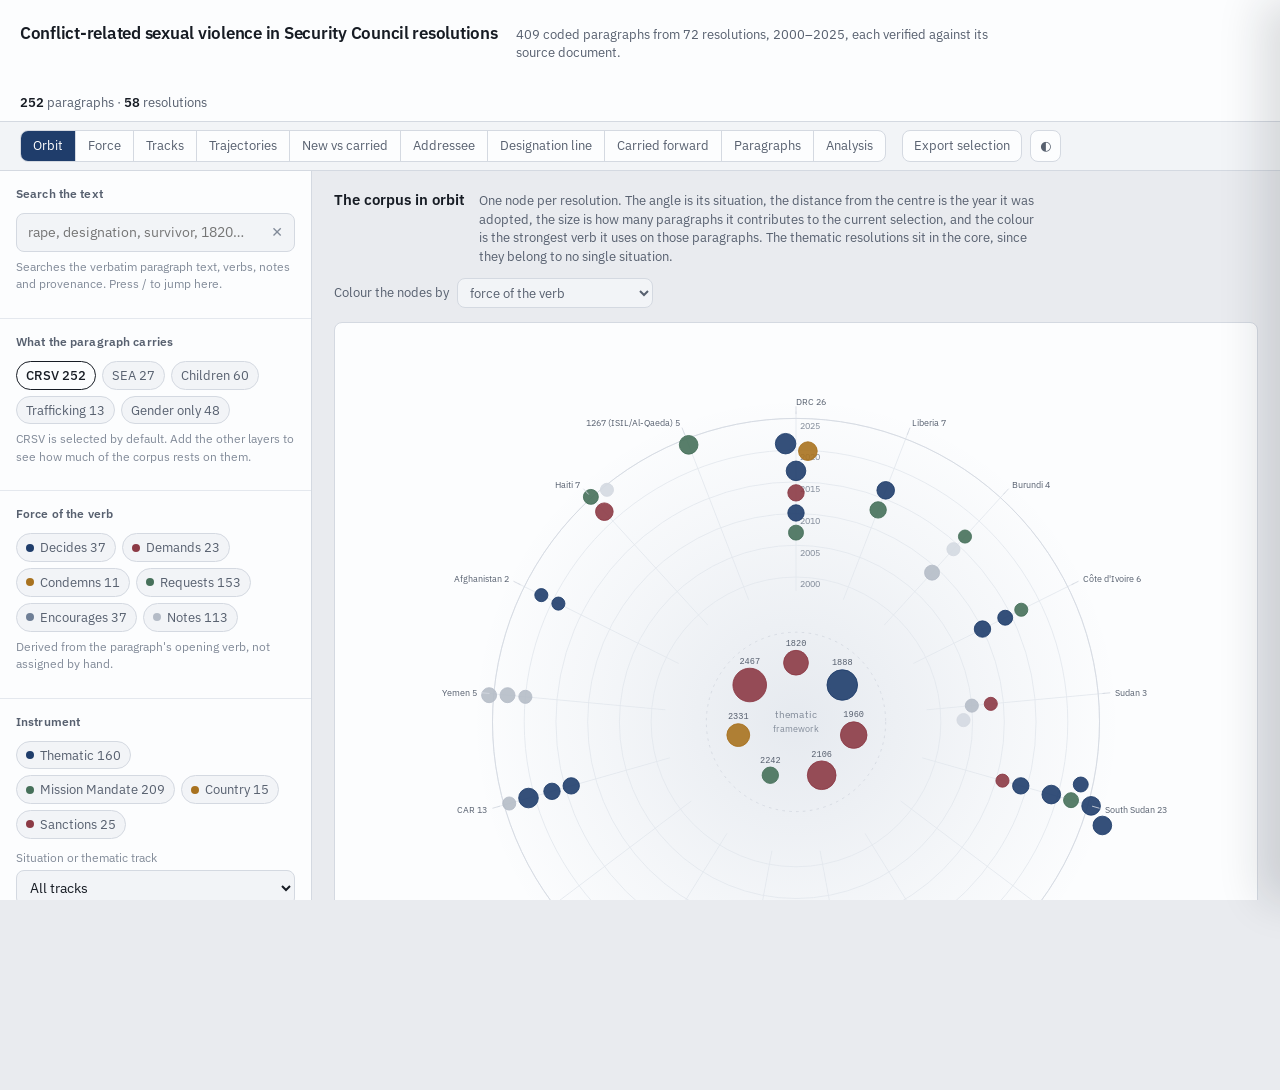
==== commit 1b3e0544: "Add files via upload" ====
--- a/index.html
+++ b/index.html
@@ -647,6 +647,34 @@
 td.total { font-weight: 600; font-variant-numeric: tabular-nums; }
 .meanbar { display: inline-block; width: 66px; height: 7px; background: var(--rule-soft); border-radius: 2px; overflow: hidden; vertical-align: middle; }
 .meanbar i { display: block; height: 100%; }
+
+/* ---------- shift-share ---------- */
+.split-ctl { display: flex; align-items: center; gap: 8px; margin: 12px 0 2px; font-size: 12.5px; color: var(--ink-2); }
+.split-ctl select { padding: 5px 8px; border: 1px solid var(--rule); border-radius: var(--r-m); background: var(--panel-2); }
+table.shift { width: 100%; border-collapse: collapse; font-size: 12.5px; }
+table.shift th { text-align: left; padding: 8px; border-bottom: 1px solid var(--rule); color: var(--ink-2); font-weight: 600; font-size: 11.5px; }
+table.shift th.num, table.shift td.num { text-align: left; }
+table.shift td { padding: 6px 8px; border-bottom: 1px solid var(--rule-soft); vertical-align: middle; }
+.sharebar { display: inline-block; width: 60px; height: 8px; background: var(--rule-soft); border-radius: 2px; overflow: hidden; vertical-align: middle; }
+.sharebar i { display: block; height: 100%; }
+svg.dumb { width: 210px; height: 20px; vertical-align: middle; }
+
+/* ---------- tier palette (deliberately distinct from the instrument palette) ---------- */
+:root {
+  --t-crsv: #1f3d6b; --t-sea: #7a5195; --t-caac: #2f7f7a; --t-tip: #bc7c2b;
+  --t-d: #9aa4b2; --t-none: #cbd3dc;
+}
+:root[data-theme="dark"] {
+  --t-crsv: #7ba1e0; --t-sea: #b08ed0; --t-caac: #5fbdb5; --t-tip: #dfa85c;
+  --t-d: #79838f; --t-none: #3a4450;
+}
+@media (prefers-color-scheme: dark) {
+  :root:not([data-theme="light"]) {
+    --t-crsv: #7ba1e0; --t-sea: #b08ed0; --t-caac: #5fbdb5; --t-tip: #dfa85c;
+    --t-d: #79838f; --t-none: #3a4450;
+  }
+}
+.footnote.warnline { color: var(--warn); border-left: 2px solid var(--warn); padding-left: 10px; }
 </style>
 </head>
 <body>
@@ -748,6 +776,7 @@
 <script>/* CRSV paragraph atlas — v2026.09. Vanilla JS, no build step. */
 (function () {
   "use strict";
+  var PUBLIC_BUILD = true;
   var ROWS = window.__CRSV__ || [];
   var YMIN = 2000, YMAX = 2025;
 
@@ -778,6 +807,35 @@
       call: "var(--f2)", encouragement: "var(--f1)", statement: "var(--f0)" }[f] || "var(--rule)";
   }
 
+  var TIERCOL = { A: "--t-crsv", SEA: "--t-sea", CAAC: "--t-caac",
+    TIP: "--t-tip", D: "--t-d", "A+SEA": "--t-sea", none: "--t-none" };
+  function nodeColour(o) {
+    if (S.colour === "instrument") return catColor(o.category);
+    if (S.colour === "tier") return "var(" + (TIERCOL[o.tier] || "--ink-3") + ")";
+    return forceColor(o.force);
+  }
+  function colourLegend() {
+    var lg = el("div", { class: "legend" });
+    if (S.colour === "instrument") {
+      CATS.forEach(function (c) {
+        lg.appendChild(el("span", {}, el("i", { style: { background: catColor(c) } }),
+          c.replace(" WPS/CRSV", "").replace("-Specific", "")));
+      });
+    } else if (S.colour === "tier") {
+      TIERS.forEach(function (t) {
+        lg.appendChild(el("span", {}, el("i", { style: { background: "var(" + (TIERCOL[t.k] || "--ink-3") + ")" } }), t.label));
+      });
+    } else {
+      FORCE.forEach(function (f) {
+        lg.appendChild(el("span", {}, el("i", { style: { background: forceColor(f.k) } }), f.label.split(" /")[0]));
+      });
+    }
+    lg.appendChild(el("span", { class: "legend-size" },
+      el("i", { class: "dot s1" }), el("i", { class: "dot s2" }), el("i", { class: "dot s3" }),
+      "node size: paragraphs in the current selection"));
+    return lg;
+  }
+
   ROWS.forEach(function (r, i) {
     r.i = i;
     r.hay = [r.symbol, r.para_ref, r.track, r.themes, r.obligation_verb, r.note,
@@ -796,7 +854,7 @@
   })();
 
   var S = { q: "", tiers: ["A"], cats: [], track: "", force: [], status: "",
-    y0: YMIN, y1: YMAX, view: "orbit", sel: null, sortKey: "year", sortDir: 1, carriedOnly: false };
+    y0: YMIN, y1: YMAX, view: "orbit", colour: "force", sel: null, sortKey: "year", sortDir: 1, carriedOnly: false };
 
   /* ---------- helpers ---------- */
   function el(t, a) {
@@ -873,6 +931,7 @@
     if (S.y0 !== YMIN) p.set("from", S.y0);
     if (S.y1 !== YMAX) p.set("to", S.y1);
     if (S.view !== "orbit") p.set("view", S.view);
+    if (S.colour !== "force") p.set("colour", S.colour);
     if (S.sel !== null) p.set("row", S.sel);
     try { history.replaceState(null, "", p.toString() ? location.pathname + "?" + p : location.pathname); } catch (e) {}
   }
@@ -888,6 +947,7 @@
     if (p.get("from")) S.y0 = +p.get("from");
     if (p.get("to")) S.y1 = +p.get("to");
     if (p.get("view")) S.view = p.get("view");
+    if (p.get("colour")) S.colour = p.get("colour");
     if (p.get("row")) S.sel = +p.get("row");
   }
 
@@ -909,13 +969,29 @@
       "it was adopted, the size is how many paragraphs it contributes to the current selection, and the " +
       "colour is the strongest verb it uses on those paragraphs. The thematic resolutions sit in the core, " +
       "since they belong to no single situation."));
+    var ctl = el("div", { class: "split-ctl" }, el("label", { for: "colourMode", text: "Colour the nodes by" }));
+    var csel = el("select", { id: "colourMode", onchange: function () {
+      S.colour = csel.value;
+      if (S.colour === "tier" && S.tiers.length < 2) {
+        S.tiers = TIERS.map(function (t) { return t.k; });   /* otherwise every node is one colour */
+      }
+      render();
+    } });
+    [["force", "force of the verb"], ["instrument", "instrument type"], ["tier", "what the paragraph carries"]]
+      .forEach(function (o) {
+        csel.appendChild(el("option", { value: o[0], selected: S.colour === o[0] ? true : null, text: o[1] }));
+      });
+    ctl.appendChild(csel);
+    stage.appendChild(ctl);
     if (!rs.length) { stage.appendChild(empty()); return; }
 
     var byRes = {};
     rs.forEach(function (r) {
       var o = byRes[r.number] || (byRes[r.number] = { n: r.number, symbol: r.symbol, year: r.year,
-        track: r.track, category: r.category, count: 0, best: -1, rows: [] });
+        track: r.track, category: r.category, count: 0, best: -1, rows: [], tiers: {} });
       o.count++; o.rows.push(r);
+      o.tiers[r.tier] = (o.tiers[r.tier] || 0) + 1;
+      o.tier = Object.keys(o.tiers).sort(function (x, y) { return o.tiers[y] - o.tiers[x]; })[0];
       var rank = FORCE_BY[r.force] ? FORCE_BY[r.force].rank : -1;
       if (rank > o.best) { o.best = rank; o.force = r.force; }
     });
@@ -1043,15 +1119,17 @@
     svg.appendChild(gL);
 
     stage.appendChild(el("div", { class: "chart-shell orbit" }, svg));
-
-    var lg = el("div", { class: "legend" });
-    FORCE.forEach(function (f) {
-      lg.appendChild(el("span", {}, el("i", { style: { background: forceColor(f.k) } }), f.label.split(" /")[0]));
-    });
-    lg.appendChild(el("span", { class: "legend-size" },
-      el("i", { class: "dot s1" }), el("i", { class: "dot s2" }), el("i", { class: "dot s3" }),
-      "node size: paragraphs in the current selection"));
-    stage.appendChild(lg);
+    stage.appendChild(colourLegend());
+    var seen = {};
+    nodes.forEach(function (o) {
+      seen[S.colour === "instrument" ? o.category : S.colour === "tier" ? o.tier : o.force] = 1;
+    });
+    if (Object.keys(seen).length < 2) {
+      var what = S.colour === "tier" ? "one layer" : S.colour === "instrument" ? "one instrument type" : "one force class";
+      stage.appendChild(el("p", { class: "footnote warnline", text:
+        "Everything in view falls into " + what + ", so every node takes the same colour. Widen the " +
+        "filters on the left — or switch the colouring — to see the distinction this palette encodes." }));
+    }
   }
 
   function orbitNode(o, x, y, r, isCore) {
@@ -1060,8 +1138,9 @@
       onclick: function () { S.q = o.symbol; S.view = "table"; render(); $("search").value = o.symbol; },
       onkeydown: function (e) { if (e.key === "Enter" || e.key === " ") { e.preventDefault(); S.q = o.symbol; S.view = "table"; render(); } } });
     g.appendChild(sv("circle", { class: "halo", cx: x, cy: y, r: r + 5 }));
-    g.appendChild(sv("circle", { cx: x, cy: y, r: r, fill: forceColor(o.force),
-      "fill-opacity": 0.9, stroke: forceColor(o.force), "stroke-width": 1 }));
+    var col = nodeColour(o);
+    g.appendChild(sv("circle", { cx: x, cy: y, r: r, fill: col,
+      "fill-opacity": 0.9, stroke: col, "stroke-width": 1 }));
     if (isCore || o.count >= 8) {
       g.appendChild(sv("text", { class: "onode-label", x: x, y: y - r - 5, "text-anchor": "middle", text: o.n }));
     }
@@ -1423,6 +1502,125 @@
       + "pattern was ambiguous. Paragraphs with no verb of their own — sub-paragraphs, annex entries, "
       + "preambular clauses — and designation criteria, which describe conduct rather than address "
       + "anyone, are shown separately at the foot of the table." }));
+  }
+
+
+  /* -- decomposition: did force fall, or did the audience change? -- */
+  function viewShift(rs) {
+    var stage = $("stage");
+    stage.appendChild(head("What moved, and what only looks as if it moved",
+      "The average force of the Council&rsquo;s language barely changes across the period. That stability " +
+      "hides two movements running against each other: more of the language is now addressed to bodies " +
+      "the Council commands, which pushes the average up, while the language addressed to any given " +
+      "audience has weakened, which pushes it down. This view separates them."));
+    var set = rs.filter(function (r) { return r.force && r.addressee; });
+    if (set.length < 8) { stage.appendChild(empty()); return; }
+
+    var split = S.split || Math.floor((S.y0 + S.y1) / 2);
+    if (split <= S.y0 || split >= S.y1) split = Math.floor((S.y0 + S.y1) / 2);
+
+    var ctl = el("div", { class: "split-ctl" },
+      el("label", { for: "splitYear", text: "Split the period at" }));
+    var sel = el("select", { id: "splitYear", onchange: function () { S.split = +sel.value; render(); } });
+    for (var y = S.y0 + 2; y <= S.y1 - 2; y++) {
+      sel.appendChild(el("option", { value: y, selected: y === split ? true : null, text: y }));
+    }
+    ctl.appendChild(sel);
+    stage.appendChild(ctl);
+
+    var A = set.filter(function (r) { return r.year <= split; });
+    var B = set.filter(function (r) { return r.year > split; });
+    if (!A.length || !B.length) { stage.appendChild(empty()); return; }
+
+    function agg(arr) {
+      var m = {}, n = arr.length;
+      arr.forEach(function (r) {
+        var o = m[r.addressee] || (m[r.addressee] = { n: 0, sum: 0 });
+        o.n++; o.sum += FORCE_BY[r.force].rank;
+      });
+      Object.keys(m).forEach(function (k) { m[k].w = m[k].n / n; m[k].mean = m[k].sum / m[k].n; });
+      return m;
+    }
+    var a = agg(A), b = agg(B);
+    var names = Object.keys(a).concat(Object.keys(b)).filter(function (v, i, arr) { return arr.indexOf(v) === i; });
+    names = names.filter(function (k) { return (a[k] ? a[k].n : 0) + (b[k] ? b[k].n : 0) >= 3; });
+    names.sort(function (x, y2) {
+      return ((b[y2] ? b[y2].n : 0) + (a[y2] ? a[y2].n : 0)) - ((b[x] ? b[x].n : 0) + (a[x] ? a[x].n : 0));
+    });
+
+    var meanA = A.reduce(function (s2, r) { return s2 + FORCE_BY[r.force].rank; }, 0) / A.length;
+    var meanB = B.reduce(function (s2, r) { return s2 + FORCE_BY[r.force].rank; }, 0) / B.length;
+    var mix = 0, frc = 0, inter = 0;
+    names.concat(Object.keys(a).concat(Object.keys(b)).filter(function (v, i, arr) { return arr.indexOf(v) === i; }))
+      .filter(function (v, i, arr) { return arr.indexOf(v) === i; })
+      .forEach(function (k) {
+        var wa = a[k] ? a[k].w : 0, wb = b[k] ? b[k].w : 0;
+        var ma = a[k] ? a[k].mean : 0, mb = b[k] ? b[k].mean : 0;
+        mix += (wb - wa) * ma;
+        frc += wa * (mb - ma);
+        inter += (wb - wa) * (mb - ma);
+      });
+
+    var tbl = el("table", { class: "shift" });
+    tbl.appendChild(el("thead", {}, el("tr", {},
+      el("th", { text: "Addressee" }),
+      el("th", { class: "num", text: "share " + S.y0 + "\u2013" + split }),
+      el("th", { class: "num", text: "share " + (split + 1) + "\u2013" + S.y1 }),
+      el("th", { text: "mean force, earlier \u2192 later" }),
+      el("th", { class: "num", text: "n" }))));
+    var tb = el("tbody", {});
+    names.forEach(function (k) {
+      var wa = a[k] ? a[k].w * 100 : 0, wb = b[k] ? b[k].w * 100 : 0;
+      var ma = a[k] ? a[k].mean : null, mb = b[k] ? b[k].mean : null;
+      var W = 210, H = 20, x = function (v) { return 8 + (v / 5) * (W - 22); };
+      var svg = sv("svg", { viewBox: "0 0 " + W + " " + H, class: "dumb" });
+      svg.appendChild(sv("line", { x1: 8, y1: H / 2, x2: W - 14, y2: H / 2, class: "grid-line" }));
+      if (ma !== null && mb !== null) {
+        var down = mb < ma;
+        svg.appendChild(sv("line", { x1: x(ma), y1: H / 2, x2: x(mb), y2: H / 2,
+          stroke: down ? "var(--f4)" : "var(--f2)", "stroke-width": 2.4, "stroke-linecap": "round" }));
+      }
+      if (ma !== null) svg.appendChild(sv("circle", { cx: x(ma), cy: H / 2, r: 3.6, fill: "var(--ink-3)" }));
+      if (mb !== null) svg.appendChild(sv("circle", { cx: x(mb), cy: H / 2, r: 4.4, fill: "var(--f5)" }));
+      var lab = (ma === null ? "\u2013" : ma.toFixed(2)) + " \u2192 " + (mb === null ? "\u2013" : mb.toFixed(2));
+      tb.appendChild(el("tr", {},
+        el("td", { class: "addr-name", text: k }),
+        el("td", { class: "num" }, el("span", { class: "sharebar" },
+          el("i", { style: { width: wa + "%", background: "var(--ink-3)" } })),
+          el("span", { class: "simnum", text: wa.toFixed(0) + "%" })),
+        el("td", { class: "num" }, el("span", { class: "sharebar" },
+          el("i", { style: { width: wb + "%", background: "var(--accent)" } })),
+          el("span", { class: "simnum", text: wb.toFixed(0) + "%" })),
+        el("td", {}, svg, el("span", { class: "simnum", text: lab })),
+        el("td", { class: "num total", text: ((a[k] ? a[k].n : 0) + (b[k] ? b[k].n : 0)) })));
+    });
+    tbl.appendChild(tb);
+    stage.appendChild(el("div", { class: "chart-shell" }, tbl));
+
+    /* waterfall */
+    var total = meanB - meanA;
+    var maxAbs = Math.max(Math.abs(mix), Math.abs(frc), Math.abs(inter), Math.abs(total), 0.05);
+    var WW = 620, HH = 132, mid = WW / 2, scale = (WW / 2 - 70) / maxAbs;
+    var bars = [["audience shifted", mix], ["verbs changed", frc], ["interaction", inter], ["net change", total]];
+    var wf = sv("svg", { viewBox: "0 0 " + WW + " " + HH, role: "img", "aria-label": "Decomposition" });
+    wf.appendChild(sv("line", { x1: mid, y1: 6, x2: mid, y2: HH - 6, class: "grid-line" }));
+    bars.forEach(function (p, i) {
+      var y = 18 + i * 28, v = p[1], w = Math.abs(v) * scale;
+      var isNet = i === 3;
+      wf.appendChild(sv("rect", { x: v < 0 ? mid - w : mid, y: y - 9, width: Math.max(w, 1), height: 17, rx: 2,
+        fill: isNet ? "var(--ink-2)" : v < 0 ? "var(--f4)" : "var(--f2)", "fill-opacity": isNet ? 0.5 : 0.85 }));
+      wf.appendChild(sv("text", { x: v < 0 ? mid - w - 8 : mid + w + 8, y: y + 4,
+        "text-anchor": v < 0 ? "end" : "start", class: "tick-text",
+        text: (v > 0 ? "+" : "") + v.toFixed(2) + "  " + p[0] }));
+    });
+    stage.appendChild(el("div", { class: "chart-shell" }, wf));
+    stage.appendChild(el("p", { class: "footnote", text:
+      "Mean force ran at " + meanA.toFixed(2) + " in " + S.y0 + "\u2013" + split + " and " + meanB.toFixed(2) +
+      " in " + (split + 1) + "\u2013" + S.y1 + ", a net change of " + (total > 0 ? "+" : "") + total.toFixed(2) +
+      ". Holding the audience fixed, the verbs used on each audience account for " + (frc > 0 ? "+" : "") +
+      frc.toFixed(2) + "; the shift in who is addressed accounts for " + (mix > 0 ? "+" : "") + mix.toFixed(2) +
+      ", and the interaction of the two for " + (inter > 0 ? "+" : "") + inter.toFixed(2) + ". " +
+      "A standard shift-share decomposition: the aggregate can hold steady while both components move." }));
   }
 
   /* -- chain: the designation line -- */
@@ -1771,6 +1969,7 @@
     else if (S.view === "trajectory") viewTrajectory(rs);
     else if (S.view === "novelty") viewNovelty(rs);
     else if (S.view === "addressee") viewAddressee(rs);
+    else if (S.view === "shift") { if (PUBLIC_BUILD) { S.view = "analysis"; viewAnalysis(rs); } else viewShift(rs); }
     else if (S.view === "chain") viewChain(rs);
     else if (S.view === "carry") viewCarry(rs);
     else if (S.view === "table") viewTable(rs);
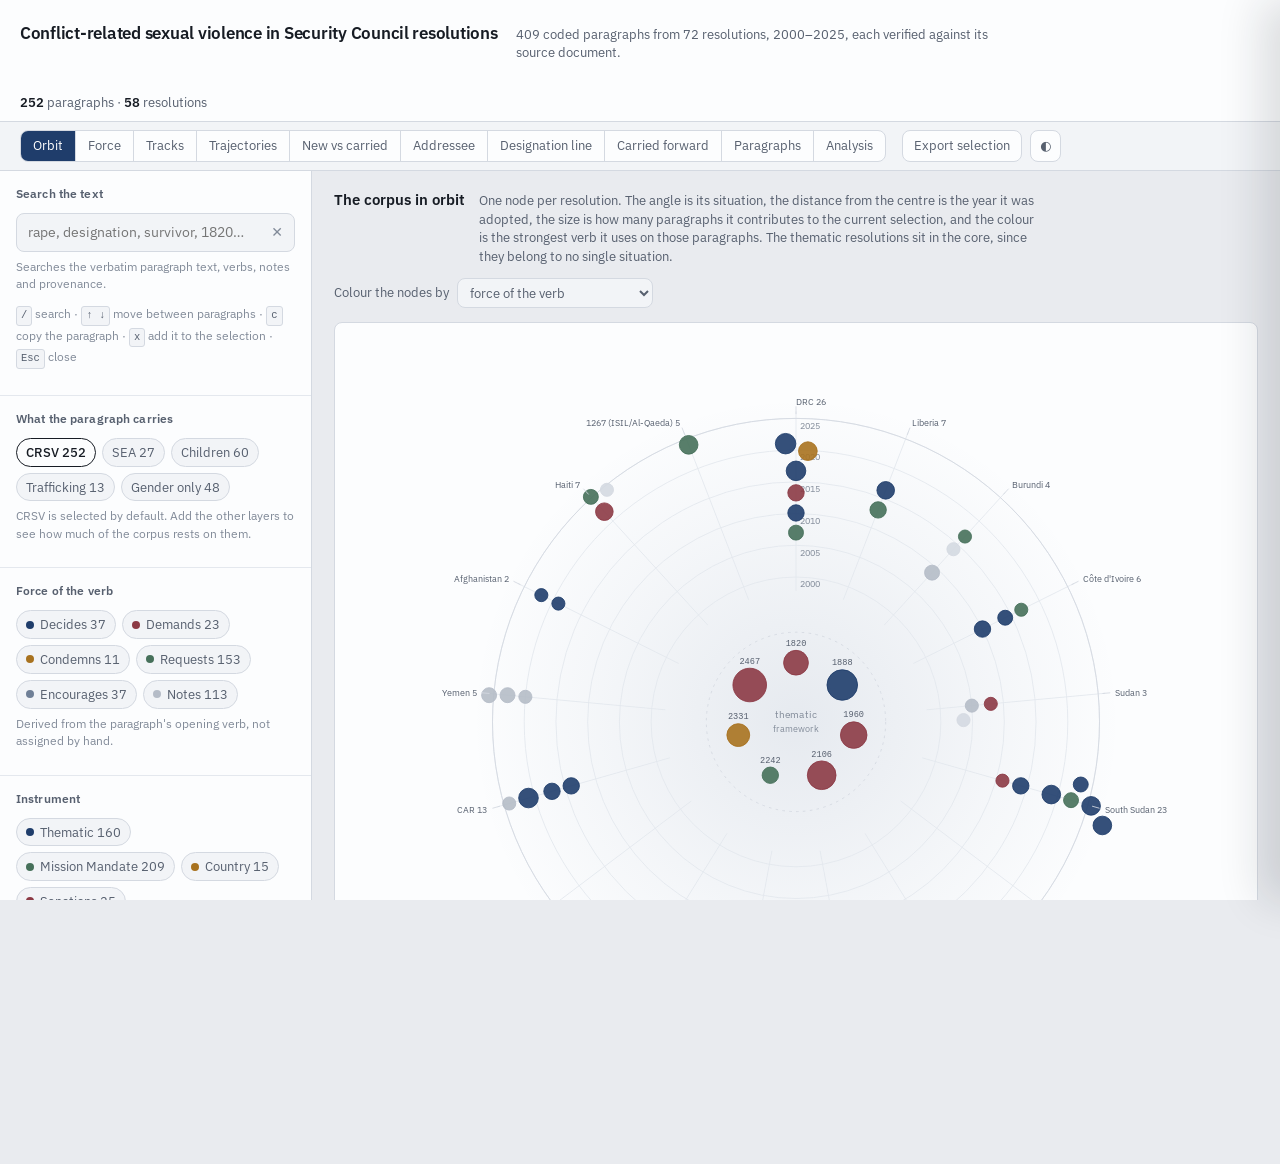
==== commit db9b4a62: "Add files via upload" ====
--- a/index.html
+++ b/index.html
@@ -675,6 +675,52 @@
   }
 }
 .footnote.warnline { color: var(--warn); border-left: 2px solid var(--warn); padding-left: 10px; }
+
+/* ---------- selection basket, flash, picker column ---------- */
+.basket {
+  position: fixed; left: 50%; bottom: 18px; transform: translateX(-50%) translateY(14px);
+  display: none; align-items: center; gap: 8px;
+  background: var(--panel); border: 1px solid var(--rule); border-radius: 24px;
+  box-shadow: var(--shadow-pop); padding: 8px 12px 8px 16px; z-index: 46;
+  opacity: 0; transition: opacity 160ms ease, transform 160ms ease;
+  margin-bottom: env(safe-area-inset-bottom, 0px);
+}
+.basket[data-show="true"] { display: flex; opacity: 1; transform: translateX(-50%) translateY(0); }
+.basket-n { font-size: 12.5px; color: var(--ink-2); white-space: nowrap; }
+.flash {
+  position: fixed; left: 50%; bottom: 76px; transform: translateX(-50%) translateY(8px);
+  background: var(--ink); color: var(--paper); padding: 8px 15px; border-radius: 20px;
+  font-size: 12.5px; opacity: 0; pointer-events: none; z-index: 60;
+  transition: opacity 150ms ease, transform 150ms ease;
+}
+.flash[data-show="true"] { opacity: 1; transform: translateX(-50%) translateY(0); }
+table.records th.pick, table.records td.pick { width: 26px; padding-left: 10px; padding-right: 0; }
+table.records td.pick input { accent-color: var(--accent); cursor: pointer; }
+table.records tr[aria-current="true"] { background: var(--accent-soft); }
+
+/* ---------- print ---------- */
+@media print {
+  @page { size: A4; margin: 14mm 12mm; }
+  .rail, .toolbar, .basket, .flash, .scrim, .masthead .count-live,
+  .drawer-actions, .split-ctl, #exportBtn, #themeToggle, #railToggle { display: none !important; }
+  html, body { height: auto; background: #fff; color: #000; }
+  .app { display: block; height: auto; }
+  .body-grid { display: block; }
+  .stage { overflow: visible; padding: 0; }
+  .chart-shell { border: 1px solid #ccc; page-break-inside: avoid; }
+  .spark, .panel, table.records tr, .credits { page-break-inside: avoid; }
+  .drawer { position: static; transform: none; box-shadow: none; border: none; width: auto; display: block; }
+  .drawer[data-open="false"] { display: none; }
+  .drawer-body { overflow: visible; padding: 0; }
+  a[href^="http"]::after { content: " (" attr(href) ")"; font-size: 9px; color: #444; word-break: break-all; }
+  .stage-head p, .footnote { color: #333; }
+  .credits { border-top: 1px solid #999; margin-top: 18px; }
+}
+
+.hint.keys { margin-top: 6px; line-height: 1.7; }
+.hint.keys b { display: inline-block; min-width: 16px; padding: 0 4px; border: 1px solid var(--rule);
+  border-radius: 3px; background: var(--panel-2); font-family: "IBM Plex Mono", monospace;
+  font-size: 10.5px; font-weight: 500; color: var(--ink-2); text-align: center; }
 </style>
 </head>
 <body>
@@ -712,7 +758,8 @@
           <input id="search" type="search" placeholder="rape, designation, survivor, 1820…" autocomplete="off">
           <button class="clear" id="searchClear" type="button" aria-label="Clear">✕</button>
         </div>
-        <p class="hint">Searches the verbatim paragraph text, verbs, notes and provenance. Press / to jump here.</p>
+        <p class="hint">Searches the verbatim paragraph text, verbs, notes and provenance.</p>
+        <p class="hint keys"><b>/</b> search · <b>↑ ↓</b> move between paragraphs · <b>c</b> copy the paragraph · <b>x</b> add it to the selection · <b>Esc</b> close</p>
       </section>
       <section>
         <h2>What the paragraph carries</h2>
@@ -854,7 +901,7 @@
   })();
 
   var S = { q: "", tiers: ["A"], cats: [], track: "", force: [], status: "",
-    y0: YMIN, y1: YMAX, view: "orbit", colour: "force", sel: null, sortKey: "year", sortDir: 1, carriedOnly: false };
+    y0: YMIN, y1: YMAX, view: "orbit", colour: "force", basket: [], sel: null, sortKey: "year", sortDir: 1, carriedOnly: false };
 
   /* ---------- helpers ---------- */
   function el(t, a) {
@@ -899,6 +946,97 @@
     return out;
   }
   function $(id) { return document.getElementById(id); }
+
+  function copyText(text, what) {
+    function done() { flash(what + " copied"); }
+    if (navigator.clipboard && navigator.clipboard.writeText) {
+      navigator.clipboard.writeText(text).then(done, function () { fallback(); });
+    } else fallback();
+    function fallback() {
+      var ta = el("textarea", { style: { position: "fixed", opacity: "0" } });
+      ta.value = text; document.body.appendChild(ta); ta.select();
+      try { document.execCommand("copy"); done(); } catch (e) { flash("Copy blocked by the browser"); }
+      document.body.removeChild(ta);
+    }
+  }
+  var flashTimer = null;
+  function flash(msg) {
+    var f = $("flash");
+    if (!f) { f = el("div", { id: "flash", class: "flash" }); document.body.appendChild(f); }
+    f.textContent = msg; f.setAttribute("data-show", "true");
+    clearTimeout(flashTimer);
+    flashTimer = setTimeout(function () { f.removeAttribute("data-show"); }, 2200);
+  }
+
+  function citationLine(r) {
+    return "\u2014 " + r.symbol + " (" + r.year + ")" +
+      (r.para_ref ? ", " + (r.para_type === "preambular" ? "preambular para. " : "operative para. ") + r.para_ref : "");
+  }
+  function paragraphBlock(r) {
+    return "\u201c" + r.text_verbatim + "\u201d\n" + citationLine(r);
+  }
+
+  /* the list the arrow keys walk, in the order the current view shows it */
+  function currentList() {
+    var rs = rows();
+    if (S.view === "table") {
+      rs = rs.slice().sort(function (a, b) {
+        var k = S.sortKey, x = a[k], y = b[k];
+        if (typeof x === "string") return S.sortDir * String(x).localeCompare(String(y));
+        return S.sortDir * ((x || 0) - (y || 0));
+      });
+    } else {
+      rs = rs.slice().sort(function (a, b) { return a.year - b.year || a.number - b.number; });
+    }
+    return rs;
+  }
+  function step(delta) {
+    var list = currentList();
+    if (!list.length) return;
+    var at = -1;
+    for (var i = 0; i < list.length; i++) if (list[i].i === S.sel) { at = i; break; }
+    var next = at < 0 ? 0 : Math.min(list.length - 1, Math.max(0, at + delta));
+    select(list[next].i);
+    var row = document.querySelector('tr[data-i="' + list[next].i + '"]');
+    if (row && row.scrollIntoView) row.scrollIntoView({ block: "nearest" });
+  }
+
+  function inBasket(i) { return S.basket.indexOf(i) >= 0; }
+  function toggleBasket(i) {
+    var k = S.basket.indexOf(i);
+    if (k < 0) S.basket.push(i); else S.basket.splice(k, 1);
+    renderBasket();
+    if (S.view === "table") render();
+  }
+  function renderBasket() {
+    var bar = $("basket");
+    if (!bar) { bar = el("div", { id: "basket", class: "basket" }); document.body.appendChild(bar); }
+    clear(bar);
+    if (!S.basket.length) { bar.removeAttribute("data-show"); return; }
+    bar.setAttribute("data-show", "true");
+    bar.appendChild(el("span", { class: "basket-n", text: S.basket.length +
+      (S.basket.length === 1 ? " paragraph selected" : " paragraphs selected") }));
+    bar.appendChild(el("button", { class: "btn", type: "button", text: "Copy as text", onclick: function () {
+      copyText(S.basket.map(function (i) { return paragraphBlock(ROWS[i]); }).join("\n\n"), "Selection");
+    } }));
+    bar.appendChild(el("button", { class: "btn", type: "button", text: "Export CSV", onclick: function () {
+      exportCSV(S.basket.map(function (i) { return ROWS[i]; }), "crsv-selected-paragraphs.csv");
+    } }));
+    bar.appendChild(el("button", { class: "btn", type: "button", text: "Clear", onclick: function () {
+      S.basket = []; renderBasket(); if (S.view === "table") render();
+    } }));
+  }
+
+  function exportCSV(rs, name) {
+    var cols = ["symbol", "number", "year", "category", "track", "para_ref", "para_type", "tier",
+      "provision_type", "obligation_verb", "force", "addressee", "status", "inherited_ref",
+      "carried_from", "carried_similarity", "note", "text_verbatim", "un_record", "pdf"];
+    var q = function (v) { v = v === undefined || v === null ? "" : String(v); return /[",\n]/.test(v) ? '"' + v.replace(/"/g, '""') + '"' : v; };
+    var csv = [cols.join(",")].concat(rs.map(function (r) { return cols.map(function (c) { return q(r[c]); }).join(","); })).join("\n");
+    var blob = new Blob(["\ufeff" + csv], { type: "text/csv;charset=utf-8;" });
+    var a = el("a", { href: URL.createObjectURL(blob), download: name });
+    document.body.appendChild(a); a.click(); document.body.removeChild(a);
+  }
   function debounce(fn, ms) { var t; return function () { var a = arguments; clearTimeout(t); t = setTimeout(function () { fn.apply(null, a); }, ms); }; }
 
   /* ---------- filtering ---------- */
@@ -1730,8 +1868,12 @@
     t.appendChild(el("thead", {}, tr));
     var tb = el("tbody", {});
     sorted.slice(0, 400).forEach(function (r) {
-      tb.appendChild(el("tr", { onclick: function () { select(r.i); }, tabindex: "0",
+      var cb = el("input", { type: "checkbox", "aria-label": "Select " + r.symbol + " " + r.para_ref,
+        checked: inBasket(r.i) ? true : null, onclick: function (e) { e.stopPropagation(); toggleBasket(r.i); } });
+      tb.appendChild(el("tr", { "data-i": r.i, "aria-current": S.sel === r.i ? "true" : "false",
+        onclick: function () { select(r.i); }, tabindex: "0",
         onkeydown: function (e) { if (e.key === "Enter") select(r.i); } },
+        el("td", { class: "pick" }, cb),
         el("td", {}, el("span", { class: "sym", html: hl(r.symbol) })),
         el("td", { text: r.year }),
         el("td", {}, el("span", { class: "sym", text: r.para_ref || "—" })),
@@ -1843,9 +1985,15 @@
     }
     if (r.note) { b.appendChild(el("h3", { text: "Verification note" })); b.appendChild(el("p", { class: "note-text", text: r.note })); }
     if (r.category_flag) { b.appendChild(el("h3", { text: "Category flag" })); b.appendChild(el("p", { class: "note-text warn", text: r.category_flag })); }
-    b.appendChild(el("div", { style: { display: "flex", gap: "6px", flexWrap: "wrap", marginTop: "16px" } },
+    b.appendChild(el("div", { class: "drawer-actions", style: { display: "flex", gap: "6px", flexWrap: "wrap", marginTop: "16px" } },
       el("a", { class: "btn", href: r.un_record, target: "_blank", rel: "noopener noreferrer", text: "UN record ↗" }),
       el("a", { class: "btn", href: r.pdf, target: "_blank", rel: "noopener noreferrer", text: "PDF ↗" }),
+      r.text_verbatim ? el("button", { class: "btn", type: "button", text: "Copy paragraph", onclick: function () {
+        copyText(paragraphBlock(r), "Paragraph");
+      } }) : null,
+      el("button", { class: "btn", type: "button", "aria-pressed": inBasket(S.sel) ? "true" : "false",
+        text: inBasket(S.sel) ? "In selection \u2713" : "Add to selection",
+        onclick: function () { toggleBasket(S.sel); renderDrawer(); } }),
       el("button", { class: "btn", type: "button", text: "Copy citation", onclick: function () {
         var c = "United Nations Security Council, Resolution " + r.number + " (" + r.year + "), " +
           r.symbol + (r.para_ref ? ", para. " + r.para_ref : "") + ".";
@@ -1923,6 +2071,9 @@
       render(); if (S.sel !== null) renderDrawer();
     });
     $("exportBtn").addEventListener("click", function () {
+      exportCSV(rows(), "crsv-selection.csv");
+    });
+    function _unusedExport() {
       var rs = rows();
       var cols = ["symbol", "number", "year", "category", "track", "para_ref", "tier", "provision_type",
         "obligation_verb", "force", "status", "inherited_ref", "carried_from", "carried_similarity",
@@ -1932,10 +2083,18 @@
       var blob = new Blob(["\ufeff" + csv], { type: "text/csv;charset=utf-8;" });
       var a = el("a", { href: URL.createObjectURL(blob), download: "crsv-selection.csv" });
       document.body.appendChild(a); a.click(); document.body.removeChild(a);
-    });
+    }
     document.addEventListener("keydown", function (e) {
-      if (e.key === "/" && document.activeElement !== $("search")) { e.preventDefault(); $("search").focus(); }
-      else if (e.key === "Escape" && S.sel !== null) closeDrawer();
+      var typing = /^(INPUT|TEXTAREA|SELECT)$/.test((e.target || {}).tagName || "");
+      if (e.key === "/" && !typing) { e.preventDefault(); $("search").focus(); }
+      else if (e.key === "Escape") { if (S.sel !== null) closeDrawer(); else if (document.activeElement) document.activeElement.blur(); }
+      else if (!typing && (e.key === "ArrowDown" || e.key === "j")) { e.preventDefault(); step(1); }
+      else if (!typing && (e.key === "ArrowUp" || e.key === "k")) { e.preventDefault(); step(-1); }
+      else if (!typing && (e.key === "c" || e.key === "C") && S.sel !== null) {
+        copyText(paragraphBlock(ROWS[S.sel]), "Paragraph");
+      } else if (!typing && (e.key === "x" || e.key === "X") && S.sel !== null) {
+        toggleBasket(S.sel); renderDrawer();
+      }
     });
     try { var st = localStorage.getItem("crsv-theme"); if (st) document.documentElement.setAttribute("data-theme", st); } catch (e) {}
   }
@@ -1999,6 +2158,7 @@
   readURL();
   build();
   render();
+  renderBasket();
   if (S.sel !== null) renderDrawer();
 })();
 </script>
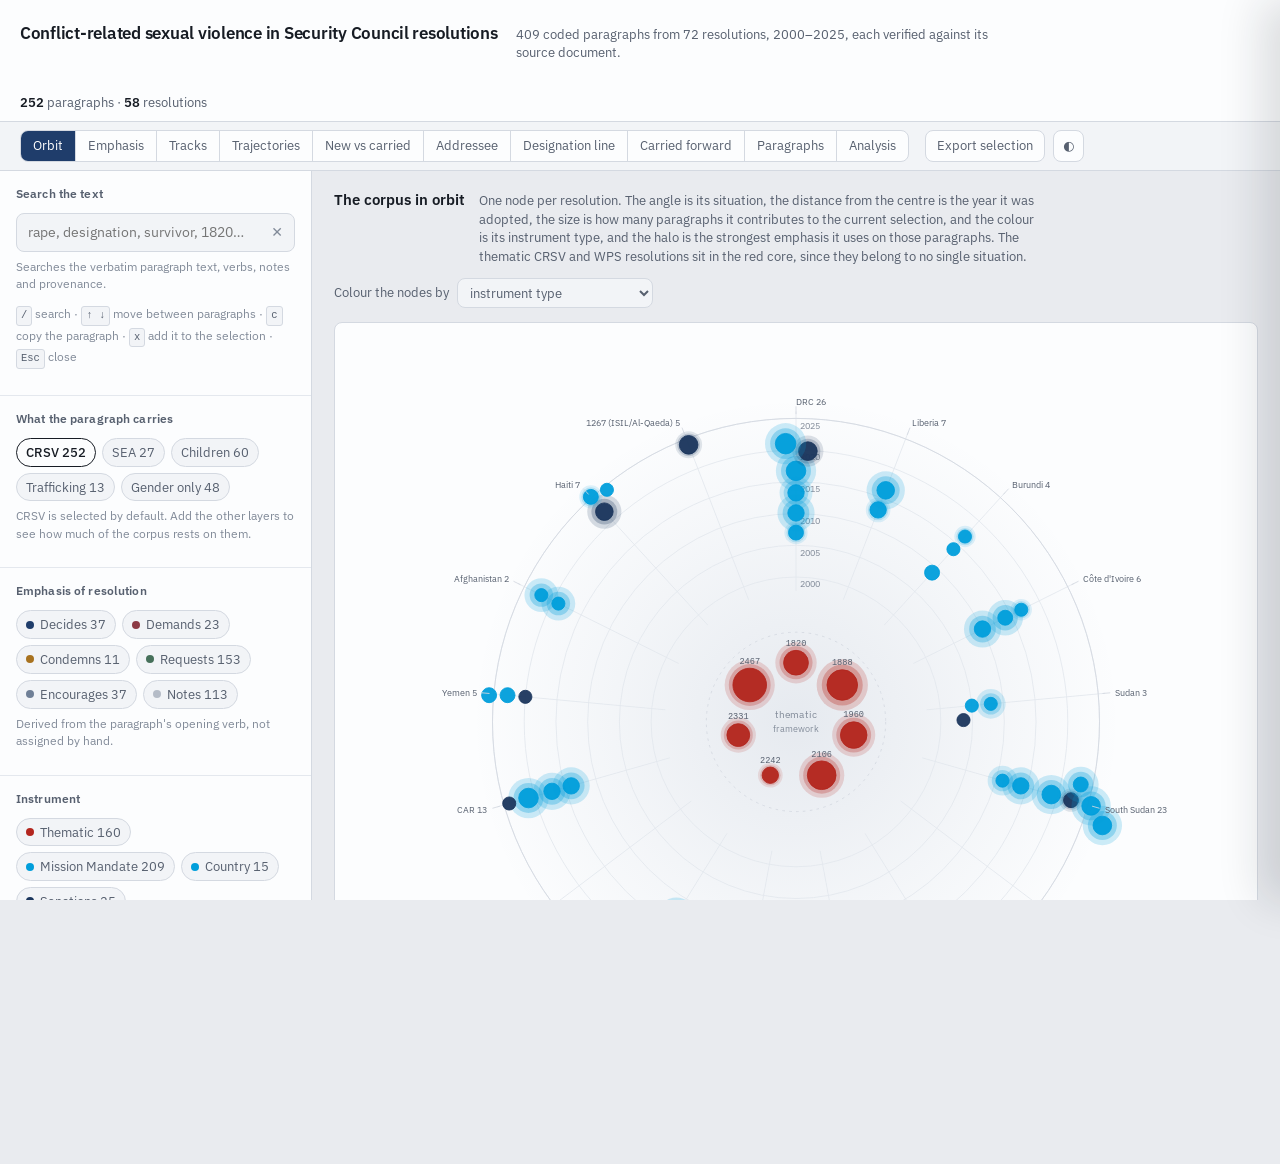
==== commit b6106594: "Add files via upload" ====
--- a/index.html
+++ b/index.html
@@ -20,10 +20,10 @@
   --accent: #1f3d6b;
   --accent-soft: #dde5f2;
   --on-accent: #ffffff;
-  --c-thematic: #1f3d6b;
-  --c-mission: #46705a;
-  --c-country: #a8721f;
-  --c-sanctions: #8c3a45;
+  --c-thematic: #b3261e;
+  --c-mission: #009edb;
+  --c-country: #8fd3f2;
+  --c-sanctions: #1b365d;
   --warn: #8c5a13;
   --focus: #2f6fd0;
   --shadow-drawer: -18px 0 42px rgba(18, 26, 38, 0.14);
@@ -49,10 +49,10 @@
     --accent: #7ba1e0;
     --accent-soft: #1c2b43;
     --on-accent: #0c1016;
-    --c-thematic: #7ba1e0;
-    --c-mission: #78b28b;
-    --c-country: #d3a054;
-    --c-sanctions: #cf7a86;
+    --c-thematic: #ef7a72;
+    --c-mission: #33b5ec;
+    --c-country: #bfe6f7;
+    --c-sanctions: #7f9fd6;
     --warn: #d3a054;
     --focus: #79a9f0;
     --shadow-drawer: -18px 0 42px rgba(0, 0, 0, 0.5);
@@ -73,10 +73,10 @@
   --accent: #7ba1e0;
   --accent-soft: #1c2b43;
   --on-accent: #0c1016;
-  --c-thematic: #7ba1e0;
-  --c-mission: #78b28b;
-  --c-country: #d3a054;
-  --c-sanctions: #cf7a86;
+  --c-thematic: #ef7a72;
+  --c-mission: #33b5ec;
+  --c-country: #bfe6f7;
+  --c-sanctions: #7f9fd6;
   --warn: #d3a054;
   --focus: #79a9f0;
   --shadow-drawer: -18px 0 42px rgba(0, 0, 0, 0.5);
@@ -260,7 +260,7 @@
 .chip[aria-pressed="true"] { color: var(--ink); border-color: currentColor; background: transparent; font-weight: 500; }
 .chip[data-cat="Thematic WPS/CRSV"][aria-pressed="true"] { color: var(--c-thematic); }
 .chip[data-cat="Mission Mandate"][aria-pressed="true"] { color: var(--c-mission); }
-.chip[data-cat="Country-Specific"][aria-pressed="true"] { color: var(--c-country); }
+.chip[data-cat="Country-Specific"][aria-pressed="true"] { color: var(--c-mission); }
 .chip[data-cat="Sanctions"][aria-pressed="true"] { color: var(--c-sanctions); }
 
 .field { margin-bottom: 10px; }
@@ -735,7 +735,7 @@
     <button class="btn icon rail-toggle" id="railToggle" type="button" aria-label="Show filters">☰ Filters</button>
     <div class="seg" id="viewSeg" role="group" aria-label="View">
       <button type="button" data-view="orbit" aria-pressed="true">Orbit</button>
-      <button type="button" data-view="strength" aria-pressed="false">Force</button>
+      <button type="button" data-view="strength" aria-pressed="false">Emphasis</button>
       <button type="button" data-view="tracks" aria-pressed="false">Tracks</button>
       <button type="button" data-view="trajectory" aria-pressed="false">Trajectories</button>
       <button type="button" data-view="novelty" aria-pressed="false">New vs carried</button>
@@ -767,7 +767,7 @@
         <p class="hint">CRSV is selected by default. Add the other layers to see how much of the corpus rests on them.</p>
       </section>
       <section>
-        <h2>Force of the verb</h2>
+        <h2>Emphasis of resolution</h2>
         <div class="chips" id="forceChips"></div>
         <p class="hint">Derived from the paragraph's opening verb, not assigned by hand.</p>
       </section>
@@ -848,7 +848,26 @@
     "Thematic WPS/CRSV": "--c-thematic", "Mission Mandate": "--c-mission",
     "Country-Specific": "--c-country", "Sanctions": "--c-sanctions"
   };
-  function catColor(c) { return "var(" + (CATCOL[c] || "--ink-3") + ")"; }
+  /* Display grouping agreed with T. Chikuhwa, 8 Oct 2026: four instrument types.
+     Country-specific resolutions share one colour with mission mandates. */
+  var INSTR = [
+    { k: "thematic", label: "Thematic CRSV / WPS", v: "--c-thematic" },
+    { k: "sanctions", label: "Sanctions", v: "--c-sanctions" },
+    { k: "mandate", label: "Country mandates (peace operations, SPMs)", v: "--c-mission" },
+    { k: "other", label: "Other thematic (CAAC, PoC, CT) \u2014 not yet added to the corpus", v: "--c-country" }
+  ];
+  var INSTR_BY = {}; INSTR.forEach(function (i) { INSTR_BY[i.k] = i; });
+  function instrOf(c) {
+    if (c === "Thematic WPS/CRSV") return "thematic";
+    if (c === "Sanctions") return "sanctions";
+    if (c === "Mission Mandate" || c === "Country-Specific") return "mandate";
+    return "other";
+  }
+  function catColor(c) { return "var(" + INSTR_BY[instrOf(c)].v + ")"; }
+  function emphasisStroke(f) {
+    var r = FORCE_BY[f] ? FORCE_BY[f].rank : -1;
+    return r < 0 ? 0 : [0, 0.6, 1.1, 1.7, 2.4, 3.2][r];
+  }
   function forceColor(f) {
     return { decision: "var(--f5)", demand: "var(--f4)", condemnation: "var(--f3)",
       call: "var(--f2)", encouragement: "var(--f1)", statement: "var(--f0)" }[f] || "var(--rule)";
@@ -864,9 +883,20 @@
   function colourLegend() {
     var lg = el("div", { class: "legend" });
     if (S.colour === "instrument") {
-      CATS.forEach(function (c) {
-        lg.appendChild(el("span", {}, el("i", { style: { background: catColor(c) } }),
-          c.replace(" WPS/CRSV", "").replace("-Specific", "")));
+      INSTR.forEach(function (c) {
+        lg.appendChild(el("span", {}, el("i", { style: { background: "var(" + c.v + ")" } }), c.label));
+      });
+      lg.appendChild(el("div", { style: { flexBasis: "100%", height: "0" } }));
+      lg.appendChild(el("span", { class: "legend-size", text: "Halo \u2014 emphasis of resolution:" }));
+      FORCE.forEach(function (f) {
+        var k = f.rank, rr = 5;
+        var mini = sv("svg", { width: 34, height: 34, viewBox: "0 0 34 34", "aria-hidden": "true" });
+        if (k > 0) {
+          mini.appendChild(sv("circle", { cx: 17, cy: 17, r: rr + k * 2.4, fill: "var(--c-mission)", "fill-opacity": 0.07 + k * 0.025 }));
+          mini.appendChild(sv("circle", { cx: 17, cy: 17, r: rr + k * 1.2, fill: "var(--c-mission)", "fill-opacity": 0.12 + k * 0.035 }));
+        }
+        mini.appendChild(sv("circle", { cx: 17, cy: 17, r: rr, fill: "var(--c-mission)" }));
+        lg.appendChild(el("span", { style: { gap: "2px" } }, mini, f.label.split(" /")[0]));
       });
     } else if (S.colour === "tier") {
       TIERS.forEach(function (t) {
@@ -901,7 +931,7 @@
   })();
 
   var S = { q: "", tiers: ["A"], cats: [], track: "", force: [], status: "",
-    y0: YMIN, y1: YMAX, view: "orbit", colour: "force", basket: [], sel: null, sortKey: "year", sortDir: 1, carriedOnly: false };
+    y0: YMIN, y1: YMAX, view: "orbit", colour: "instrument", basket: [], sel: null, sortKey: "year", sortDir: 1, carriedOnly: false };
 
   /* ---------- helpers ---------- */
   function el(t, a) {
@@ -1069,7 +1099,7 @@
     if (S.y0 !== YMIN) p.set("from", S.y0);
     if (S.y1 !== YMAX) p.set("to", S.y1);
     if (S.view !== "orbit") p.set("view", S.view);
-    if (S.colour !== "force") p.set("colour", S.colour);
+    if (S.colour !== "instrument") p.set("colour", S.colour);
     if (S.sel !== null) p.set("row", S.sel);
     try { history.replaceState(null, "", p.toString() ? location.pathname + "?" + p : location.pathname); } catch (e) {}
   }
@@ -1105,7 +1135,8 @@
     stage.appendChild(head("The corpus in orbit",
       "One node per resolution. The angle is its situation, the distance from the centre is the year " +
       "it was adopted, the size is how many paragraphs it contributes to the current selection, and the " +
-      "colour is the strongest verb it uses on those paragraphs. The thematic resolutions sit in the core, " +
+      "colour is its instrument type, and the halo is the strongest emphasis it uses on those paragraphs. " +
+      "The thematic CRSV and WPS resolutions sit in the red core, " +
       "since they belong to no single situation."));
     var ctl = el("div", { class: "split-ctl" }, el("label", { for: "colourMode", text: "Colour the nodes by" }));
     var csel = el("select", { id: "colourMode", onchange: function () {
@@ -1115,7 +1146,7 @@
       }
       render();
     } });
-    [["force", "force of the verb"], ["instrument", "instrument type"], ["tier", "what the paragraph carries"]]
+    [["instrument", "instrument type"], ["force", "emphasis of resolution"], ["tier", "what the paragraph carries"]]
       .forEach(function (o) {
         csel.appendChild(el("option", { value: o[0], selected: S.colour === o[0] ? true : null, text: o[1] }));
       });
@@ -1258,12 +1289,20 @@
 
     stage.appendChild(el("div", { class: "chart-shell orbit" }, svg));
     stage.appendChild(colourLegend());
+    if (S.colour === "instrument") {
+      stage.appendChild(el("p", { class: "footnote", text:
+        "Why a halo: colour is reserved for the type of instrument, so the Council\u2019s emphasis is carried by a " +
+        "second channel that does not compete with it. The halo shows the strongest verb the resolution uses on " +
+        "the paragraphs in view \u2014 the wider and brighter the glow, the stronger the language, from Decides / " +
+        "Authorizes (widest) through Demands, Condemns, Requests and Encourages, down to Notes / Welcomes (no halo). " +
+        "Reading both together shows where the Council pairs a given instrument with its firmest wording." }));
+    }
     var seen = {};
     nodes.forEach(function (o) {
-      seen[S.colour === "instrument" ? o.category : S.colour === "tier" ? o.tier : o.force] = 1;
+      seen[S.colour === "instrument" ? instrOf(o.category) : S.colour === "tier" ? o.tier : o.force] = 1;
     });
     if (Object.keys(seen).length < 2) {
-      var what = S.colour === "tier" ? "one layer" : S.colour === "instrument" ? "one instrument type" : "one force class";
+      var what = S.colour === "tier" ? "one layer" : S.colour === "instrument" ? "one instrument type" : "one emphasis class";
       stage.appendChild(el("p", { class: "footnote warnline", text:
         "Everything in view falls into " + what + ", so every node takes the same colour. Widen the " +
         "filters on the left — or switch the colouring — to see the distinction this palette encodes." }));
@@ -1277,20 +1316,28 @@
       onkeydown: function (e) { if (e.key === "Enter" || e.key === " ") { e.preventDefault(); S.q = o.symbol; S.view = "table"; render(); } } });
     g.appendChild(sv("circle", { class: "halo", cx: x, cy: y, r: r + 5 }));
     var col = nodeColour(o);
+    var byInstr = S.colour === "instrument";
+    var rank = byInstr && FORCE_BY[o.force] ? FORCE_BY[o.force].rank : 0;
+    if (rank > 0) {
+      g.appendChild(sv("circle", { class: "emph", cx: x, cy: y, r: r + rank * 2.4, fill: col,
+        "fill-opacity": 0.07 + rank * 0.025, "pointer-events": "none" }));
+      g.appendChild(sv("circle", { class: "emph", cx: x, cy: y, r: r + rank * 1.2, fill: col,
+        "fill-opacity": 0.12 + rank * 0.035, "pointer-events": "none" }));
+    }
     g.appendChild(sv("circle", { cx: x, cy: y, r: r, fill: col,
-      "fill-opacity": 0.9, stroke: col, "stroke-width": 1 }));
+      "fill-opacity": 0.95, stroke: col, "stroke-width": 1 }));
     if (isCore || o.count >= 8) {
       g.appendChild(sv("text", { class: "onode-label", x: x, y: y - r - 5, "text-anchor": "middle", text: o.n }));
     }
     g.appendChild(sv("title", { text: o.symbol + " (" + o.year + ") — " + o.track + "\n" +
-      o.count + " paragraphs in view · strongest verb: " + (FORCE_BY[o.force] ? FORCE_BY[o.force].label : "—") }));
+      o.count + " paragraphs in view · strongest emphasis: " + (FORCE_BY[o.force] ? FORCE_BY[o.force].label : "—") }));
     return g;
   }
 
   /* -- strength: year × force -- */
   function viewStrength(rs) {
     var stage = $("stage");
-    stage.appendChild(head("Volume and force, year by year",
+    stage.appendChild(head("Volume and emphasis, year by year",
       "Each block is one paragraph, stacked by year and ordered by the verb that carries it. " +
       "The scale runs from <b>Decides</b> and <b>Demands</b> at the base to " +
       "<b>Notes</b> and <b>Welcomes</b> at the top. Counting paragraphs alone hides this axis entirely."));
@@ -1300,7 +1347,7 @@
     var maxN = Math.max.apply(null, Object.keys(byYear).map(function (y) { return byYear[y].length; }));
     var colW = 34, cell = 15, padL = 46, padB = 40, padT = 16;
     var W = padL + (YMAX - YMIN + 1) * colW + 16, H = padT + maxN * cell + padB;
-    var svg = sv("svg", { viewBox: "0 0 " + W + " " + H, role: "img", "aria-label": "Paragraphs per year by force of verb" });
+    var svg = sv("svg", { viewBox: "0 0 " + W + " " + H, role: "img", "aria-label": "Paragraphs per year by emphasis of resolution" });
     var base = H - padB;
     svg.appendChild(sv("line", { class: "grid-line", x1: padL - 8, y1: base, x2: W - 8, y2: base }));
     for (var y = YMIN; y <= YMAX; y++) {
@@ -1330,7 +1377,7 @@
     });
     stage.appendChild(lg);
     stage.appendChild(el("p", { class: "footnote", text:
-      "Force is derived from the paragraph's opening verb, not assigned by hand. Sub-paragraphs, " +
+      "Emphasis is derived from the paragraph's opening verb, not assigned by hand. Sub-paragraphs, " +
       "annex entries and preambular clauses have no verb of their own and are shown in the lightest tone." }));
   }
 
@@ -1338,7 +1385,7 @@
   function viewTracks(rs) {
     var stage = $("stage");
     stage.appendChild(head("One row per situation",
-      "Every coded paragraph on its track, placed by year and coloured by force. " +
+      "Every coded paragraph on its track, placed by year and coloured by emphasis. " +
       "Read across for a mission's trajectory; read down for what the Council was doing in a given year."));
     if (!rs.length) { stage.appendChild(empty()); return; }
     var by = {};
@@ -1386,9 +1433,9 @@
 
   function viewTrajectory(rs) {
     var stage = $("stage");
-    stage.appendChild(head("Volume against force, track by track",
+    stage.appendChild(head("Volume against emphasis, track by track",
       "For each situation: the pale bars are how many paragraphs it carried that year, the line is " +
-      "the average force of their verbs on the 0 to 5 scale. A line that falls while the bars grow " +
+      "the average emphasis of their verbs on the 0 to 5 scale. A line that falls while the bars grow " +
       "is a track saying more and obliging less. The figure at the right is the slope of that line " +
       "across the years in view."));
     if (!rs.length) { stage.appendChild(empty()); return; }
@@ -1436,7 +1483,7 @@
       pts.forEach(function (p) {
         var g = sv("g", { class: "spark-dot", tabindex: "-1" });
         g.appendChild(sv("circle", { cx: x(p[0]), cy: yf(p[1]), r: 2.6, fill: "var(--f5)" }));
-        g.appendChild(sv("title", { text: p[0] + ": " + by[t][p[0]].length + " paragraphs, mean force " + p[1].toFixed(2) }));
+        g.appendChild(sv("title", { text: p[0] + ": " + by[t][p[0]].length + " paragraphs, mean emphasis " + p[1].toFixed(2) }));
         svg.appendChild(g);
       });
       svg.appendChild(sv("text", { class: "tick-text", x: padL - 8, y: yf(5) + 3, "text-anchor": "end", text: "5" }));
@@ -1454,7 +1501,7 @@
     });
     stage.appendChild(grid);
     stage.appendChild(el("p", { class: "footnote", text:
-      "Force scale: 5 Decides or Authorizes, 4 Demands, 3 Condemns, 2 Requests or Calls upon or Urges, " +
+      "Emphasis scale: 5 Decides or Authorizes, 4 Demands, 3 Condemns, 2 Requests or Calls upon or Urges, " +
       "1 Encourages, 0 declaratory verbs. Paragraphs with no verb of their own — sub-paragraphs, annex " +
       "entries, preambular clauses — are left out of the average. A slope needs at least three years." }));
   }
@@ -1565,7 +1612,7 @@
     var stage = $("stage");
     stage.appendChild(head("Who the Council is speaking to",
       "Every paragraph classified by its addressee \u2014 read off the object of the verb \u2014 against " +
-      "the force of that verb. The rows above the rule are bodies the Council directs or funds; those " +
+      "the emphasis of that verb. The rows above the rule are bodies the Council directs or funds; those " +
       "below are actors outside its chain of command."));
     if (!rs.length) { stage.appendChild(empty()); return; }
 
@@ -1584,7 +1631,7 @@
     var hr = el("tr", {}, el("th", { text: "Addressee" }));
     FORCE.forEach(function (f) { hr.appendChild(el("th", { class: "num", text: f.label.split(" /")[0] })); });
     hr.appendChild(el("th", { class: "num", text: "n" }));
-    hr.appendChild(el("th", { text: "mean force" }));
+    hr.appendChild(el("th", { text: "mean emphasis" }));
     t.appendChild(el("thead", {}, hr));
     var tb = el("tbody", {});
     var lastSide = null;
@@ -1631,9 +1678,9 @@
         el("h3", { text: "Inside and outside the chain of command" }),
         el("p", { class: "stat-note", text:
           ins + " paragraphs address a body the Council directs — its missions, the Secretariat, its own "
-          + "committees — at a mean force of " + (insF / ins).toFixed(2) + ". "
+          + "committees — at a mean emphasis of " + (insF / ins).toFixed(2) + ". "
           + out + " address actors outside it — parties to a conflict, Member States, regional "
-          + "organisations — at a mean force of " + (outF / out).toFixed(2) + "." })));
+          + "organisations — at a mean emphasis of " + (outF / out).toFixed(2) + "." })));
     }
     stage.appendChild(el("p", { class: "footnote", text:
       "The addressee is taken from the object of the paragraph's verb and checked by hand where the "
@@ -1647,7 +1694,7 @@
   function viewShift(rs) {
     var stage = $("stage");
     stage.appendChild(head("What moved, and what only looks as if it moved",
-      "The average force of the Council&rsquo;s language barely changes across the period. That stability " +
+      "The average emphasis of the Council&rsquo;s language barely changes across the period. That stability " +
       "hides two movements running against each other: more of the language is now addressed to bodies " +
       "the Council commands, which pushes the average up, while the language addressed to any given " +
       "audience has weakened, which pushes it down. This view separates them."));
@@ -1704,7 +1751,7 @@
       el("th", { text: "Addressee" }),
       el("th", { class: "num", text: "share " + S.y0 + "\u2013" + split }),
       el("th", { class: "num", text: "share " + (split + 1) + "\u2013" + S.y1 }),
-      el("th", { text: "mean force, earlier \u2192 later" }),
+      el("th", { text: "mean emphasis, earlier \u2192 later" }),
       el("th", { class: "num", text: "n" }))));
     var tb = el("tbody", {});
     names.forEach(function (k) {
@@ -1753,7 +1800,7 @@
     });
     stage.appendChild(el("div", { class: "chart-shell" }, wf));
     stage.appendChild(el("p", { class: "footnote", text:
-      "Mean force ran at " + meanA.toFixed(2) + " in " + S.y0 + "\u2013" + split + " and " + meanB.toFixed(2) +
+      "Mean emphasis ran at " + meanA.toFixed(2) + " in " + S.y0 + "\u2013" + split + " and " + meanB.toFixed(2) +
       " in " + (split + 1) + "\u2013" + S.y1 + ", a net change of " + (total > 0 ? "+" : "") + total.toFixed(2) +
       ". Holding the audience fixed, the verbs used on each audience account for " + (frc > 0 ? "+" : "") +
       frc.toFixed(2) + "; the shift in who is addressed accounts for " + (mix > 0 ? "+" : "") + mix.toFixed(2) +
@@ -1924,7 +1971,7 @@
       el("div", { class: "stat-note", style: { marginTop: "6px" },
         text: rs.filter(function (r) { return r.status === "added"; }).length + " were added by the 2026 verification" })));
     var f = {}; rs.forEach(function (r) { if (r.force) f[r.force] = (f[r.force] || 0) + 1; });
-    panels.appendChild(bar("Force of the verb",
+    panels.appendChild(bar("Emphasis of resolution",
       FORCE.map(function (x) { return [x.label, f[x.k] || 0]; }).filter(function (e) { return e[1]; }),
       function (name) { var k = FORCE.filter(function (x) { return x.label === name; })[0]; return forceColor(k ? k.k : ""); }));
     var pv = {}; rs.forEach(function (r) { if (r.provision_type) pv[r.provision_type] = (pv[r.provision_type] || 0) + 1; });
@@ -2142,7 +2189,7 @@
       el("div", { class: "credit-grid" },
         el("div", {}, el("h3", { text: "Project lead and conceptual framework" }),
           el("p", {}, el("strong", { text: "Tonderai Chikuhwa" }),
-            el("span", { text: "Chief of Staff and Senior Policy Adviser, UN Office of the Special Representative of the Secretary-General on Sexual Violence in Conflict" }),
+            el("span", { text: "Senior Policy Adviser, UN Office of the Special Representative of the Secretary-General on Sexual Violence in Conflict" }),
             el("span", { text: "Hubert H. Humphrey Visiting Professor of Political Science, Macalester College (2024)" }))),
         el("div", {}, el("h3", { text: "Lead developer" }),
           el("p", {}, el("strong", { text: "Zhijun He" }),
